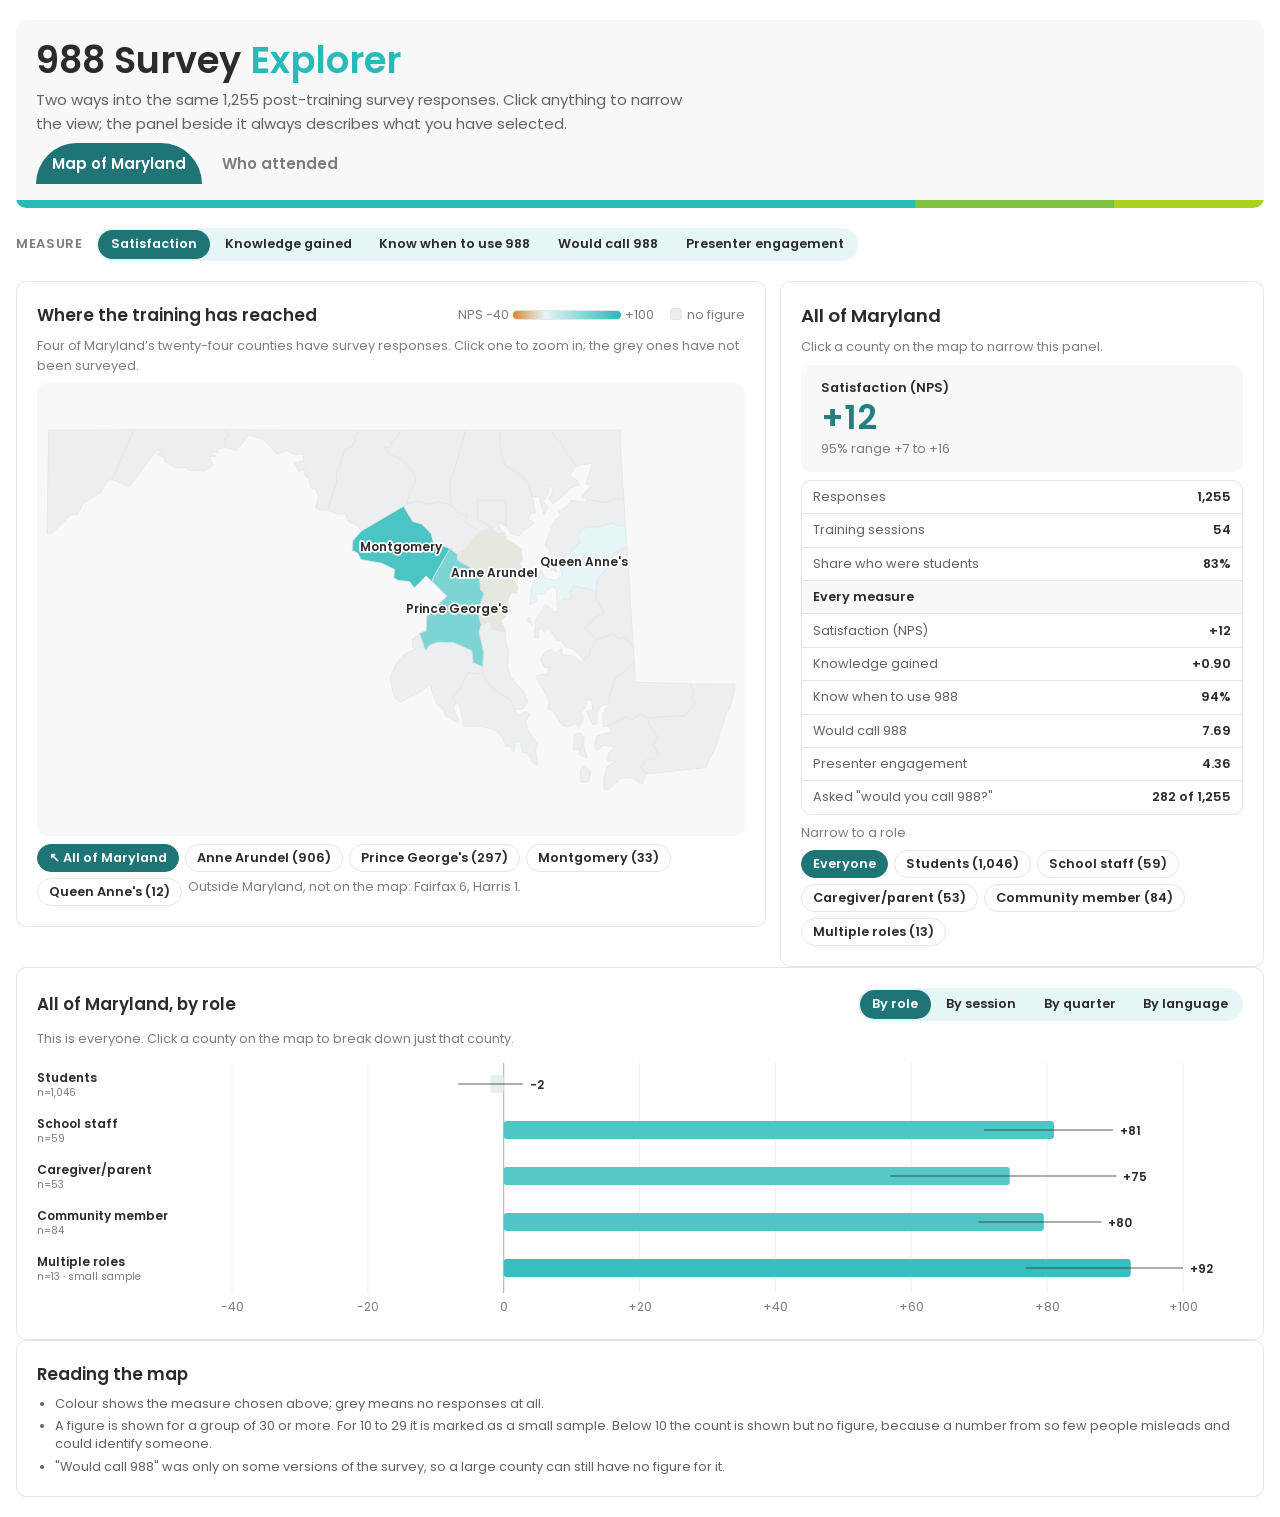
==== frontend/explorer/explorer_standalone.html @ 3dacc98b "Add frontend with intake gate and embedded map" ====
<!doctype html><html lang="en"><head><meta charset="utf-8"><meta name="viewport" content="width=device-width,initial-scale=1"><title>988 Survey Explorer</title>
<meta name="claude:viewport-fit-sides" content="cover">
<style>@font-face{font-family:'Poppins';font-style:normal;font-weight:400;font-display:swap;src:url([data-uri]) format('woff2');}@font-face{font-family:'Poppins';font-style:normal;font-weight:500;font-display:swap;src:url([data-uri]) format('woff2');}@font-face{font-family:'Poppins';font-style:normal;font-weight:600;font-display:swap;src:url([data-uri]) format('woff2');}@font-face{font-family:'Poppins';font-style:normal;font-weight:700;font-display:swap;src:url([data-uri]) format('woff2');}@font-face{font-family:'Poppins';font-style:normal;font-weight:800;font-display:swap;src:url([data-uri]) format('woff2');}
/* spacing and type scale the page relies on */
#dash-root { color-scheme: light;
  --cds-gap-xs:.25rem; --cds-gap-sm:.5rem; --cds-gap-md:.875rem; --cds-gap-lg:1.25rem; --cds-gap-xl:2rem;
  --cds-pad-xs:.3rem; --cds-pad-sm:.5rem; --cds-pad-md:.875rem; --cds-pad-lg:1.25rem; --cds-radius:10px;
  --cds-font-size-caption:.8rem; --cds-font-size-body:.95rem; --cds-font-size-heading:1.05rem;
  --cds-font-size-title:1.6rem; --cds-dur-slow:.3s; }
body { margin: 0; background: #ffffff; font-size: 15px; }
.dash-skeleton { min-height: 1em; }
.ex { padding-left: max(16px, env(safe-area-inset-left, 0px)); padding-right: max(16px, env(safe-area-inset-right, 0px)); }

/* Layout: a tall visual on the left, a detail panel on the right; stacks on narrow screens.
   Palette and type follow everymind.org: Poppins, white ground, teal with green accents. */
#dash-root {
  --em-bg: #ffffff; --em-panel: #f8f8f9; --em-card: #ffffff; --em-line: #e3e6e8;
  --em-ink: #2b2b2b; --em-body: #5f6266; --em-muted: #7a7d81;
  --em-teal: #28b9b9; --em-teal-ink: #237f80; --em-teal-deep: #1f7576;
  --em-green: #7dc240; --em-lime: #add020; --em-amber: #d9822b;
  --em-chart-muted: #c6cbd0; --em-grid: #eceef0; --em-axis: #a9aeb3;
  --em-teal-soft: #e6f6f6; --em-green-soft: #eef7e5;
  --em-font: "Poppins", "Helvetica Neue", Arial, sans-serif;
  --dash-gutter: 0;
}
.ex { font-family: var(--em-font); color: var(--em-body); background: var(--em-bg); color-scheme: light;
      display: grid; gap: var(--cds-gap-lg); padding-block: var(--cds-pad-lg); }
.ex, .ex *, .ex *::before, .ex *::after { box-sizing: border-box; }
.ex > * { width: 100%; max-width: 1280px; margin-inline: auto; }
.ex p { margin: 0; line-height: 1.55; }
.ex h1, .ex h2, .ex h3, .ex h4 { margin: 0; text-wrap: balance; color: var(--em-ink); font-family: var(--em-font); }
.ex .muted { color: var(--em-muted); }
.ex .cap { font-size: var(--cds-font-size-caption); }
.ex .num { font-variant-numeric: tabular-nums; }

/* header */
.ex-head { display: grid; gap: var(--cds-gap-sm); padding: var(--cds-pad-lg) var(--cds-pad-lg) 0;
           background: var(--em-panel); border-radius: var(--cds-radius); overflow: hidden; }
.ex-head h1 { font-size: clamp(1.6rem, 3.6vw, 2.3rem); font-weight: 600; line-height: 1.1; }
.ex-head h1 span { color: var(--em-teal); }
.ex-head p { max-width: 74ch; }
.ex-ribbon { height: 8px; margin-inline: calc(-1 * var(--cds-pad-lg)); margin-top: var(--cds-gap-sm);
             background: linear-gradient(90deg, var(--em-teal) 0 72%, var(--em-green) 72% 88%, var(--em-lime) 88% 100%); }
.ex-tabs { display: flex; gap: var(--cds-gap-xs); flex-wrap: wrap; }
.ex-tab { font: inherit; font-weight: 600; padding: .55rem 1rem; border: 0; background: transparent;
          color: var(--em-muted); border-radius: 999px 999px 0 0; cursor: pointer; }
.ex-tab[aria-selected="true"] { background: var(--em-teal-deep); color: #fff; }
.ex-tab:not([aria-selected="true"]):hover { color: var(--em-teal-ink); }
.ex-tab:focus-visible, .ex-seg button:focus-visible, .ex-crumb:focus-visible { outline: 2px solid var(--em-teal); outline-offset: 2px; }

/* controls */
.ex-controls { display: flex; flex-wrap: wrap; gap: var(--cds-gap-md); align-items: center; }
.ex-seg { display: inline-flex; flex-wrap: wrap; gap: 2px; padding: 2px; background: var(--em-teal-soft); border-radius: 999px; }
.ex-seg button { font: inherit; font-size: var(--cds-font-size-caption); font-weight: 600; border: 0;
                 background: transparent; color: var(--em-ink); padding: .35rem .8rem; border-radius: 999px; cursor: pointer; }
.ex-seg button[aria-pressed="true"] { background: var(--em-teal-deep); color: #fff; }
.ex-seglab { font-size: var(--cds-font-size-caption); font-weight: 600; color: var(--em-muted);
             text-transform: uppercase; letter-spacing: .05em; }

/* split layout */
.ex-split { display: grid; gap: var(--cds-gap-md); grid-template-columns: minmax(0, 1.55fr) minmax(0, 1fr); align-items: start; }
@media (max-width: 860px) { .ex-split { grid-template-columns: minmax(0, 1fr); } }
.ex-card { background: var(--em-card); border: 1px solid var(--em-line); border-radius: var(--cds-radius);
           padding: var(--cds-pad-lg); display: grid; gap: var(--cds-gap-sm); align-content: start; min-width: 0; }
.ex-card h3 { font-size: var(--cds-font-size-heading); font-weight: 600; }
.ex-cardhead { display: flex; flex-wrap: wrap; justify-content: space-between; gap: var(--cds-gap-sm); align-items: center; }
.ex-viz { position: relative; width: 100%; min-width: 0; }
.ex-viz svg { display: block; overflow: visible; }
.ex-viz text { fill: var(--em-muted); font-size: 12px; font-family: var(--em-font); }
.ex-viz text.strong { fill: var(--em-ink); font-weight: 600; }
.ex-tip { position: absolute; pointer-events: none; z-index: 5; max-width: 250px; background: var(--em-card);
          border: 1px solid var(--em-line); border-radius: var(--cds-radius); box-shadow: 0 6px 20px rgba(0,0,0,.12);
          padding: var(--cds-pad-xs) var(--cds-pad-sm); font-size: var(--cds-font-size-caption); }
.ex-tip .t { color: var(--em-muted); }

/* map: the county group is what zooms, so strokes and labels are counter-scaled */
.ex-map { overflow: hidden; border-radius: var(--cds-radius); background: var(--em-panel); }
.ex-map svg { overflow: hidden; }
.ex-zoom { transition: transform 720ms cubic-bezier(.2,.7,.2,1); }
@media (prefers-reduced-motion: reduce) { .ex-zoom { transition: none; } }
.ex-county { stroke: var(--em-line); stroke-width: 0.8; vector-effect: non-scaling-stroke; }
.ex-county.live { cursor: pointer; }
.ex-county.live:hover { filter: brightness(.88); stroke: var(--em-ink); stroke-width: 2; }
.ex-county.sel { stroke: var(--em-ink); stroke-width: 2.5; }
.ex-maphead { display: flex; flex-wrap: wrap; gap: var(--cds-gap-sm); align-items: center; justify-content: space-between; }

/* breadcrumb */
.ex-crumbs { display: flex; flex-wrap: wrap; align-items: center; gap: .3rem; }
.ex-crumb { font: inherit; font-size: var(--cds-font-size-caption); font-weight: 600; border: 0;
            background: var(--em-teal-soft); color: var(--em-teal-ink); border-radius: 999px; padding: .3rem .75rem; cursor: pointer; }
.ex-crumb:hover { background: var(--em-teal); color: #fff; }
.ex-crumb.current { background: var(--em-teal-deep); color: #fff; cursor: default; }
.ex-crumb-sep { color: var(--em-muted); }

/* detail panel */
.ex-detail { display: grid; gap: var(--cds-gap-sm); align-content: start; }
.ex-detail .ex-title { font-size: 1.15rem; font-weight: 600; color: var(--em-ink); }
.ex-hero { background: var(--em-panel); border-radius: var(--cds-radius); padding: var(--cds-pad-md) var(--cds-pad-lg); display: grid; gap: .2rem; }
.ex-hero .big { font-size: 2.1rem; font-weight: 600; line-height: 1.1; color: var(--em-teal-ink); font-variant-numeric: tabular-nums; }
.ex-hero .big.warn { color: var(--em-amber); }
.ex-hero .lab { font-weight: 600; color: var(--em-ink); }
.ex-rows { display: grid; gap: 1px; background: var(--em-line); border: 1px solid var(--em-line); border-radius: var(--cds-radius); overflow: hidden; }
.ex-row { display: grid; grid-template-columns: minmax(0, 1fr) auto; gap: var(--cds-gap-sm); padding: .45rem .7rem;
          background: var(--em-card); font-size: var(--cds-font-size-caption); align-items: baseline; }
.ex-row .v { font-weight: 600; color: var(--em-ink); font-variant-numeric: tabular-nums; }
.ex-row .v.none { font-weight: 400; color: var(--em-muted); }
.ex-row.head { background: var(--em-panel); font-weight: 600; color: var(--em-ink); }
.ex-warn { font-size: var(--cds-font-size-caption); color: var(--em-amber); font-weight: 600; }
.ex-chips { display: flex; flex-wrap: wrap; gap: .35rem; }
.ex-chip { font: inherit; font-size: var(--cds-font-size-caption); font-weight: 600; border: 1px solid var(--em-line);
           background: var(--em-card); color: var(--em-ink); border-radius: 999px; padding: .25rem .7rem; cursor: pointer; }
.ex-chip:hover { border-color: var(--em-teal); color: var(--em-teal-ink); }
.ex-chip[aria-pressed="true"] { background: var(--em-teal-deep); border-color: var(--em-teal-deep); color: #fff; }
.ex-chip:disabled { color: var(--em-muted); cursor: default; opacity: .6; }

/* legend */
.ex-legend { display: flex; flex-wrap: wrap; gap: .4rem 1rem; align-items: center; font-size: var(--cds-font-size-caption); color: var(--em-muted); }
.ex-scale-bar { display: inline-block; width: 110px; height: 10px; border-radius: 5px; border: 1px solid var(--em-line); vertical-align: -1px; }
.ex-legend i { display: inline-block; width: .75rem; height: .75rem; border-radius: 3px; margin-right: .3rem; vertical-align: -.1em; }
.ex-notes ul { margin: 0; padding-left: 1.1rem; display: grid; gap: .3rem; }
.ex-notes { font-size: var(--cds-font-size-caption); }
[data-dash-source-state=refreshing] { opacity: .5; transition: opacity var(--cds-dur-slow); }
</style>
<script>// https://d3js.org v7.9.0 Copyright 2010-2023 Mike Bostock
!function(t,n){"object"==typeof exports&&"undefined"!=typeof module?n(exports):"function"==typeof define&&define.amd?define(["exports"],n):n((t="undefined"!=typeof globalThis?globalThis:t||self).d3=t.d3||{})}(this,(function(t){"use strict";function n(t,n){return null==t||null==n?NaN:t<n?-1:t>n?1:t>=n?0:NaN}function e(t,n){return null==t||null==n?NaN:n<t?-1:n>t?1:n>=t?0:NaN}function r(t){let r,o,a;function u(t,n,e=0,i=t.length){if(e<i){if(0!==r(n,n))return i;do{const r=e+i>>>1;o(t[r],n)<0?e=r+1:i=r}while(e<i)}return e}return 2!==t.length?(r=n,o=(e,r)=>n(t(e),r),a=(n,e)=>t(n)-e):(r=t===n||t===e?t:i,o=t,a=t),{left:u,center:function(t,n,e=0,r=t.length){const i=u(t,n,e,r-1);return i>e&&a(t[i-1],n)>-a(t[i],n)?i-1:i},right:function(t,n,e=0,i=t.length){if(e<i){if(0!==r(n,n))return i;do{const r=e+i>>>1;o(t[r],n)<=0?e=r+1:i=r}while(e<i)}return e}}}function i(){return 0}function o(t){return null===t?NaN:+t}const a=r(n),u=a.right,c=a.left,f=r(o).center;var s=u;const l=d(y),h=d((function(t){const n=y(t);return(t,e,r,i,o)=>{n(t,e,(r<<=2)+0,(i<<=2)+0,o<<=2),n(t,e,r+1,i+1,o),n(t,e,r+2,i+2,o),n(t,e,r+3,i+3,o)}}));function d(t){return function(n,e,r=e){if(!((e=+e)>=0))throw new RangeError("invalid rx");if(!((r=+r)>=0))throw new RangeError("invalid ry");let{data:i,width:o,height:a}=n;if(!((o=Math.floor(o))>=0))throw new RangeError("invalid width");if(!((a=Math.floor(void 0!==a?a:i.length/o))>=0))throw new RangeError("invalid height");if(!o||!a||!e&&!r)return n;const u=e&&t(e),c=r&&t(r),f=i.slice();return u&&c?(p(u,f,i,o,a),p(u,i,f,o,a),p(u,f,i,o,a),g(c,i,f,o,a),g(c,f,i,o,a),g(c,i,f,o,a)):u?(p(u,i,f,o,a),p(u,f,i,o,a),p(u,i,f,o,a)):c&&(g(c,i,f,o,a),g(c,f,i,o,a),g(c,i,f,o,a)),n}}function p(t,n,e,r,i){for(let o=0,a=r*i;o<a;)t(n,e,o,o+=r,1)}function g(t,n,e,r,i){for(let o=0,a=r*i;o<r;++o)t(n,e,o,o+a,r)}function y(t){const n=Math.floor(t);if(n===t)return function(t){const n=2*t+1;return(e,r,i,o,a)=>{if(!((o-=a)>=i))return;let u=t*r[i];const c=a*t;for(let t=i,n=i+c;t<n;t+=a)u+=r[Math.min(o,t)];for(let t=i,f=o;t<=f;t+=a)u+=r[Math.min(o,t+c)],e[t]=u/n,u-=r[Math.max(i,t-c)]}}(t);const e=t-n,r=2*t+1;return(t,i,o,a,u)=>{if(!((a-=u)>=o))return;let c=n*i[o];const f=u*n,s=f+u;for(let t=o,n=o+f;t<n;t+=u)c+=i[Math.min(a,t)];for(let n=o,l=a;n<=l;n+=u)c+=i[Math.min(a,n+f)],t[n]=(c+e*(i[Math.max(o,n-s)]+i[Math.min(a,n+s)]))/r,c-=i[Math.max(o,n-f)]}}function v(t,n){let e=0;if(void 0===n)for(let n of t)null!=n&&(n=+n)>=n&&++e;else{let r=-1;for(let i of t)null!=(i=n(i,++r,t))&&(i=+i)>=i&&++e}return e}function _(t){return 0|t.length}function b(t){return!(t>0)}function m(t){return"object"!=typeof t||"length"in t?t:Array.from(t)}function x(t,n){let e,r=0,i=0,o=0;if(void 0===n)for(let n of t)null!=n&&(n=+n)>=n&&(e=n-i,i+=e/++r,o+=e*(n-i));else{let a=-1;for(let u of t)null!=(u=n(u,++a,t))&&(u=+u)>=u&&(e=u-i,i+=e/++r,o+=e*(u-i))}if(r>1)return o/(r-1)}function w(t,n){const e=x(t,n);return e?Math.sqrt(e):e}function M(t,n){let e,r;if(void 0===n)for(const n of t)null!=n&&(void 0===e?n>=n&&(e=r=n):(e>n&&(e=n),r<n&&(r=n)));else{let i=-1;for(let o of t)null!=(o=n(o,++i,t))&&(void 0===e?o>=o&&(e=r=o):(e>o&&(e=o),r<o&&(r=o)))}return[e,r]}class T{constructor(){this._partials=new Float64Array(32),this._n=0}add(t){const n=this._partials;let e=0;for(let r=0;r<this._n&&r<32;r++){const i=n[r],o=t+i,a=Math.abs(t)<Math.abs(i)?t-(o-i):i-(o-t);a&&(n[e++]=a),t=o}return n[e]=t,this._n=e+1,this}valueOf(){const t=this._partials;let n,e,r,i=this._n,o=0;if(i>0){for(o=t[--i];i>0&&(n=o,e=t[--i],o=n+e,r=e-(o-n),!r););i>0&&(r<0&&t[i-1]<0||r>0&&t[i-1]>0)&&(e=2*r,n=o+e,e==n-o&&(o=n))}return o}}class InternMap extends Map{constructor(t,n=N){if(super(),Object.defineProperties(this,{_intern:{value:new Map},_key:{value:n}}),null!=t)for(const[n,e]of t)this.set(n,e)}get(t){return super.get(A(this,t))}has(t){return super.has(A(this,t))}set(t,n){return super.set(S(this,t),n)}delete(t){return super.delete(E(this,t))}}class InternSet extends Set{constructor(t,n=N){if(super(),Object.defineProperties(this,{_intern:{value:new Map},_key:{value:n}}),null!=t)for(const n of t)this.add(n)}has(t){return super.has(A(this,t))}add(t){return super.add(S(this,t))}delete(t){return super.delete(E(this,t))}}function A({_intern:t,_key:n},e){const r=n(e);return t.has(r)?t.get(r):e}function S({_intern:t,_key:n},e){const r=n(e);return t.has(r)?t.get(r):(t.set(r,e),e)}function E({_intern:t,_key:n},e){const r=n(e);return t.has(r)&&(e=t.get(r),t.delete(r)),e}function N(t){return null!==t&&"object"==typeof t?t.valueOf():t}function k(t){return t}function C(t,...n){return F(t,k,k,n)}function P(t,...n){return F(t,Array.from,k,n)}function z(t,n){for(let e=1,r=n.length;e<r;++e)t=t.flatMap((t=>t.pop().map((([n,e])=>[...t,n,e]))));return t}function $(t,n,...e){return F(t,k,n,e)}function D(t,n,...e){return F(t,Array.from,n,e)}function R(t){if(1!==t.length)throw new Error("duplicate key");return t[0]}function F(t,n,e,r){return function t(i,o){if(o>=r.length)return e(i);const a=new InternMap,u=r[o++];let c=-1;for(const t of i){const n=u(t,++c,i),e=a.get(n);e?e.push(t):a.set(n,[t])}for(const[n,e]of a)a.set(n,t(e,o));return n(a)}(t,0)}function q(t,n){return Array.from(n,(n=>t[n]))}function U(t,...n){if("function"!=typeof t[Symbol.iterator])throw new TypeError("values is not iterable");t=Array.from(t);let[e]=n;if(e&&2!==e.length||n.length>1){const r=Uint32Array.from(t,((t,n)=>n));return n.length>1?(n=n.map((n=>t.map(n))),r.sort(((t,e)=>{for(const r of n){const n=O(r[t],r[e]);if(n)return n}}))):(e=t.map(e),r.sort(((t,n)=>O(e[t],e[n])))),q(t,r)}return t.sort(I(e))}function I(t=n){if(t===n)return O;if("function"!=typeof t)throw new TypeError("compare is not a function");return(n,e)=>{const r=t(n,e);return r||0===r?r:(0===t(e,e))-(0===t(n,n))}}function O(t,n){return(null==t||!(t>=t))-(null==n||!(n>=n))||(t<n?-1:t>n?1:0)}var B=Array.prototype.slice;function Y(t){return()=>t}const L=Math.sqrt(50),j=Math.sqrt(10),H=Math.sqrt(2);function X(t,n,e){const r=(n-t)/Math.max(0,e),i=Math.floor(Math.log10(r)),o=r/Math.pow(10,i),a=o>=L?10:o>=j?5:o>=H?2:1;let u,c,f;return i<0?(f=Math.pow(10,-i)/a,u=Math.round(t*f),c=Math.round(n*f),u/f<t&&++u,c/f>n&&--c,f=-f):(f=Math.pow(10,i)*a,u=Math.round(t/f),c=Math.round(n/f),u*f<t&&++u,c*f>n&&--c),c<u&&.5<=e&&e<2?X(t,n,2*e):[u,c,f]}function G(t,n,e){if(!((e=+e)>0))return[];if((t=+t)===(n=+n))return[t];const r=n<t,[i,o,a]=r?X(n,t,e):X(t,n,e);if(!(o>=i))return[];const u=o-i+1,c=new Array(u);if(r)if(a<0)for(let t=0;t<u;++t)c[t]=(o-t)/-a;else for(let t=0;t<u;++t)c[t]=(o-t)*a;else if(a<0)for(let t=0;t<u;++t)c[t]=(i+t)/-a;else for(let t=0;t<u;++t)c[t]=(i+t)*a;return c}function V(t,n,e){return X(t=+t,n=+n,e=+e)[2]}function W(t,n,e){e=+e;const r=(n=+n)<(t=+t),i=r?V(n,t,e):V(t,n,e);return(r?-1:1)*(i<0?1/-i:i)}function Z(t,n,e){let r;for(;;){const i=V(t,n,e);if(i===r||0===i||!isFinite(i))return[t,n];i>0?(t=Math.floor(t/i)*i,n=Math.ceil(n/i)*i):i<0&&(t=Math.ceil(t*i)/i,n=Math.floor(n*i)/i),r=i}}function K(t){return Math.max(1,Math.ceil(Math.log(v(t))/Math.LN2)+1)}function Q(){var t=k,n=M,e=K;function r(r){Array.isArray(r)||(r=Array.from(r));var i,o,a,u=r.length,c=new Array(u);for(i=0;i<u;++i)c[i]=t(r[i],i,r);var f=n(c),l=f[0],h=f[1],d=e(c,l,h);if(!Array.isArray(d)){const t=h,e=+d;if(n===M&&([l,h]=Z(l,h,e)),(d=G(l,h,e))[0]<=l&&(a=V(l,h,e)),d[d.length-1]>=h)if(t>=h&&n===M){const t=V(l,h,e);isFinite(t)&&(t>0?h=(Math.floor(h/t)+1)*t:t<0&&(h=(Math.ceil(h*-t)+1)/-t))}else d.pop()}for(var p=d.length,g=0,y=p;d[g]<=l;)++g;for(;d[y-1]>h;)--y;(g||y<p)&&(d=d.slice(g,y),p=y-g);var v,_=new Array(p+1);for(i=0;i<=p;++i)(v=_[i]=[]).x0=i>0?d[i-1]:l,v.x1=i<p?d[i]:h;if(isFinite(a)){if(a>0)for(i=0;i<u;++i)null!=(o=c[i])&&l<=o&&o<=h&&_[Math.min(p,Math.floor((o-l)/a))].push(r[i]);else if(a<0)for(i=0;i<u;++i)if(null!=(o=c[i])&&l<=o&&o<=h){const t=Math.floor((l-o)*a);_[Math.min(p,t+(d[t]<=o))].push(r[i])}}else for(i=0;i<u;++i)null!=(o=c[i])&&l<=o&&o<=h&&_[s(d,o,0,p)].push(r[i]);return _}return r.value=function(n){return arguments.length?(t="function"==typeof n?n:Y(n),r):t},r.domain=function(t){return arguments.length?(n="function"==typeof t?t:Y([t[0],t[1]]),r):n},r.thresholds=function(t){return arguments.length?(e="function"==typeof t?t:Y(Array.isArray(t)?B.call(t):t),r):e},r}function J(t,n){let e;if(void 0===n)for(const n of t)null!=n&&(e<n||void 0===e&&n>=n)&&(e=n);else{let r=-1;for(let i of t)null!=(i=n(i,++r,t))&&(e<i||void 0===e&&i>=i)&&(e=i)}return e}function tt(t,n){let e,r=-1,i=-1;if(void 0===n)for(const n of t)++i,null!=n&&(e<n||void 0===e&&n>=n)&&(e=n,r=i);else for(let o of t)null!=(o=n(o,++i,t))&&(e<o||void 0===e&&o>=o)&&(e=o,r=i);return r}function nt(t,n){let e;if(void 0===n)for(const n of t)null!=n&&(e>n||void 0===e&&n>=n)&&(e=n);else{let r=-1;for(let i of t)null!=(i=n(i,++r,t))&&(e>i||void 0===e&&i>=i)&&(e=i)}return e}function et(t,n){let e,r=-1,i=-1;if(void 0===n)for(const n of t)++i,null!=n&&(e>n||void 0===e&&n>=n)&&(e=n,r=i);else for(let o of t)null!=(o=n(o,++i,t))&&(e>o||void 0===e&&o>=o)&&(e=o,r=i);return r}function rt(t,n,e=0,r=1/0,i){if(n=Math.floor(n),e=Math.floor(Math.max(0,e)),r=Math.floor(Math.min(t.length-1,r)),!(e<=n&&n<=r))return t;for(i=void 0===i?O:I(i);r>e;){if(r-e>600){const o=r-e+1,a=n-e+1,u=Math.log(o),c=.5*Math.exp(2*u/3),f=.5*Math.sqrt(u*c*(o-c)/o)*(a-o/2<0?-1:1);rt(t,n,Math.max(e,Math.floor(n-a*c/o+f)),Math.min(r,Math.floor(n+(o-a)*c/o+f)),i)}const o=t[n];let a=e,u=r;for(it(t,e,n),i(t[r],o)>0&&it(t,e,r);a<u;){for(it(t,a,u),++a,--u;i(t[a],o)<0;)++a;for(;i(t[u],o)>0;)--u}0===i(t[e],o)?it(t,e,u):(++u,it(t,u,r)),u<=n&&(e=u+1),n<=u&&(r=u-1)}return t}function it(t,n,e){const r=t[n];t[n]=t[e],t[e]=r}function ot(t,e=n){let r,i=!1;if(1===e.length){let o;for(const a of t){const t=e(a);(i?n(t,o)>0:0===n(t,t))&&(r=a,o=t,i=!0)}}else for(const n of t)(i?e(n,r)>0:0===e(n,n))&&(r=n,i=!0);return r}function at(t,n,e){if(t=Float64Array.from(function*(t,n){if(void 0===n)for(let n of t)null!=n&&(n=+n)>=n&&(yield n);else{let e=-1;for(let r of t)null!=(r=n(r,++e,t))&&(r=+r)>=r&&(yield r)}}(t,e)),(r=t.length)&&!isNaN(n=+n)){if(n<=0||r<2)return nt(t);if(n>=1)return J(t);var r,i=(r-1)*n,o=Math.floor(i),a=J(rt(t,o).subarray(0,o+1));return a+(nt(t.subarray(o+1))-a)*(i-o)}}function ut(t,n,e=o){if((r=t.length)&&!isNaN(n=+n)){if(n<=0||r<2)return+e(t[0],0,t);if(n>=1)return+e(t[r-1],r-1,t);var r,i=(r-1)*n,a=Math.floor(i),u=+e(t[a],a,t);return u+(+e(t[a+1],a+1,t)-u)*(i-a)}}function ct(t,n,e=o){if(!isNaN(n=+n)){if(r=Float64Array.from(t,((n,r)=>o(e(t[r],r,t)))),n<=0)return et(r);if(n>=1)return tt(r);var r,i=Uint32Array.from(t,((t,n)=>n)),a=r.length-1,u=Math.floor(a*n);return rt(i,u,0,a,((t,n)=>O(r[t],r[n]))),(u=ot(i.subarray(0,u+1),(t=>r[t])))>=0?u:-1}}function ft(t){return Array.from(function*(t){for(const n of t)yield*n}(t))}function st(t,n){return[t,n]}function lt(t,n,e){t=+t,n=+n,e=(i=arguments.length)<2?(n=t,t=0,1):i<3?1:+e;for(var r=-1,i=0|Math.max(0,Math.ceil((n-t)/e)),o=new Array(i);++r<i;)o[r]=t+r*e;return o}function ht(t,e=n){if(1===e.length)return et(t,e);let r,i=-1,o=-1;for(const n of t)++o,(i<0?0===e(n,n):e(n,r)<0)&&(r=n,i=o);return i}var dt=pt(Math.random);function pt(t){return function(n,e=0,r=n.length){let i=r-(e=+e);for(;i;){const r=t()*i--|0,o=n[i+e];n[i+e]=n[r+e],n[r+e]=o}return n}}function gt(t){if(!(i=t.length))return[];for(var n=-1,e=nt(t,yt),r=new Array(e);++n<e;)for(var i,o=-1,a=r[n]=new Array(i);++o<i;)a[o]=t[o][n];return r}function yt(t){return t.length}function vt(t){return t instanceof InternSet?t:new InternSet(t)}function _t(t,n){const e=t[Symbol.iterator](),r=new Set;for(const t of n){const n=bt(t);if(r.has(n))continue;let i,o;for(;({value:i,done:o}=e.next());){if(o)return!1;const t=bt(i);if(r.add(t),Object.is(n,t))break}}return!0}function bt(t){return null!==t&&"object"==typeof t?t.valueOf():t}function mt(t){return t}var xt=1,wt=2,Mt=3,Tt=4,At=1e-6;function St(t){return"translate("+t+",0)"}function Et(t){return"translate(0,"+t+")"}function Nt(t){return n=>+t(n)}function kt(t,n){return n=Math.max(0,t.bandwidth()-2*n)/2,t.round()&&(n=Math.round(n)),e=>+t(e)+n}function Ct(){return!this.__axis}function Pt(t,n){var e=[],r=null,i=null,o=6,a=6,u=3,c="undefined"!=typeof window&&window.devicePixelRatio>1?0:.5,f=t===xt||t===Tt?-1:1,s=t===Tt||t===wt?"x":"y",l=t===xt||t===Mt?St:Et;function h(h){var d=null==r?n.ticks?n.ticks.apply(n,e):n.domain():r,p=null==i?n.tickFormat?n.tickFormat.apply(n,e):mt:i,g=Math.max(o,0)+u,y=n.range(),v=+y[0]+c,_=+y[y.length-1]+c,b=(n.bandwidth?kt:Nt)(n.copy(),c),m=h.selection?h.selection():h,x=m.selectAll(".domain").data([null]),w=m.selectAll(".tick").data(d,n).order(),M=w.exit(),T=w.enter().append("g").attr("class","tick"),A=w.select("line"),S=w.select("text");x=x.merge(x.enter().insert("path",".tick").attr("class","domain").attr("stroke","currentColor")),w=w.merge(T),A=A.merge(T.append("line").attr("stroke","currentColor").attr(s+"2",f*o)),S=S.merge(T.append("text").attr("fill","currentColor").attr(s,f*g).attr("dy",t===xt?"0em":t===Mt?"0.71em":"0.32em")),h!==m&&(x=x.transition(h),w=w.transition(h),A=A.transition(h),S=S.transition(h),M=M.transition(h).attr("opacity",At).attr("transform",(function(t){return isFinite(t=b(t))?l(t+c):this.getAttribute("transform")})),T.attr("opacity",At).attr("transform",(function(t){var n=this.parentNode.__axis;return l((n&&isFinite(n=n(t))?n:b(t))+c)}))),M.remove(),x.attr("d",t===Tt||t===wt?a?"M"+f*a+","+v+"H"+c+"V"+_+"H"+f*a:"M"+c+","+v+"V"+_:a?"M"+v+","+f*a+"V"+c+"H"+_+"V"+f*a:"M"+v+","+c+"H"+_),w.attr("opacity",1).attr("transform",(function(t){return l(b(t)+c)})),A.attr(s+"2",f*o),S.attr(s,f*g).text(p),m.filter(Ct).attr("fill","none").attr("font-size",10).attr("font-family","sans-serif").attr("text-anchor",t===wt?"start":t===Tt?"end":"middle"),m.each((function(){this.__axis=b}))}return h.scale=function(t){return arguments.length?(n=t,h):n},h.ticks=function(){return e=Array.from(arguments),h},h.tickArguments=function(t){return arguments.length?(e=null==t?[]:Array.from(t),h):e.slice()},h.tickValues=function(t){return arguments.length?(r=null==t?null:Array.from(t),h):r&&r.slice()},h.tickFormat=function(t){return arguments.length?(i=t,h):i},h.tickSize=function(t){return arguments.length?(o=a=+t,h):o},h.tickSizeInner=function(t){return arguments.length?(o=+t,h):o},h.tickSizeOuter=function(t){return arguments.length?(a=+t,h):a},h.tickPadding=function(t){return arguments.length?(u=+t,h):u},h.offset=function(t){return arguments.length?(c=+t,h):c},h}var zt={value:()=>{}};function $t(){for(var t,n=0,e=arguments.length,r={};n<e;++n){if(!(t=arguments[n]+"")||t in r||/[\s.]/.test(t))throw new Error("illegal type: "+t);r[t]=[]}return new Dt(r)}function Dt(t){this._=t}function Rt(t,n){for(var e,r=0,i=t.length;r<i;++r)if((e=t[r]).name===n)return e.value}function Ft(t,n,e){for(var r=0,i=t.length;r<i;++r)if(t[r].name===n){t[r]=zt,t=t.slice(0,r).concat(t.slice(r+1));break}return null!=e&&t.push({name:n,value:e}),t}Dt.prototype=$t.prototype={constructor:Dt,on:function(t,n){var e,r,i=this._,o=(r=i,(t+"").trim().split(/^|\s+/).map((function(t){var n="",e=t.indexOf(".");if(e>=0&&(n=t.slice(e+1),t=t.slice(0,e)),t&&!r.hasOwnProperty(t))throw new Error("unknown type: "+t);return{type:t,name:n}}))),a=-1,u=o.length;if(!(arguments.length<2)){if(null!=n&&"function"!=typeof n)throw new Error("invalid callback: "+n);for(;++a<u;)if(e=(t=o[a]).type)i[e]=Ft(i[e],t.name,n);else if(null==n)for(e in i)i[e]=Ft(i[e],t.name,null);return this}for(;++a<u;)if((e=(t=o[a]).type)&&(e=Rt(i[e],t.name)))return e},copy:function(){var t={},n=this._;for(var e in n)t[e]=n[e].slice();return new Dt(t)},call:function(t,n){if((e=arguments.length-2)>0)for(var e,r,i=new Array(e),o=0;o<e;++o)i[o]=arguments[o+2];if(!this._.hasOwnProperty(t))throw new Error("unknown type: "+t);for(o=0,e=(r=this._[t]).length;o<e;++o)r[o].value.apply(n,i)},apply:function(t,n,e){if(!this._.hasOwnProperty(t))throw new Error("unknown type: "+t);for(var r=this._[t],i=0,o=r.length;i<o;++i)r[i].value.apply(n,e)}};var qt="http://www.w3.org/1999/xhtml",Ut={svg:"http://www.w3.org/2000/svg",xhtml:qt,xlink:"http://www.w3.org/1999/xlink",xml:"http://www.w3.org/XML/1998/namespace",xmlns:"http://www.w3.org/2000/xmlns/"};function It(t){var n=t+="",e=n.indexOf(":");return e>=0&&"xmlns"!==(n=t.slice(0,e))&&(t=t.slice(e+1)),Ut.hasOwnProperty(n)?{space:Ut[n],local:t}:t}function Ot(t){return function(){var n=this.ownerDocument,e=this.namespaceURI;return e===qt&&n.documentElement.namespaceURI===qt?n.createElement(t):n.createElementNS(e,t)}}function Bt(t){return function(){return this.ownerDocument.createElementNS(t.space,t.local)}}function Yt(t){var n=It(t);return(n.local?Bt:Ot)(n)}function Lt(){}function jt(t){return null==t?Lt:function(){return this.querySelector(t)}}function Ht(t){return null==t?[]:Array.isArray(t)?t:Array.from(t)}function Xt(){return[]}function Gt(t){return null==t?Xt:function(){return this.querySelectorAll(t)}}function Vt(t){return function(){return this.matches(t)}}function Wt(t){return function(n){return n.matches(t)}}var Zt=Array.prototype.find;function Kt(){return this.firstElementChild}var Qt=Array.prototype.filter;function Jt(){return Array.from(this.children)}function tn(t){return new Array(t.length)}function nn(t,n){this.ownerDocument=t.ownerDocument,this.namespaceURI=t.namespaceURI,this._next=null,this._parent=t,this.__data__=n}function en(t,n,e,r,i,o){for(var a,u=0,c=n.length,f=o.length;u<f;++u)(a=n[u])?(a.__data__=o[u],r[u]=a):e[u]=new nn(t,o[u]);for(;u<c;++u)(a=n[u])&&(i[u]=a)}function rn(t,n,e,r,i,o,a){var u,c,f,s=new Map,l=n.length,h=o.length,d=new Array(l);for(u=0;u<l;++u)(c=n[u])&&(d[u]=f=a.call(c,c.__data__,u,n)+"",s.has(f)?i[u]=c:s.set(f,c));for(u=0;u<h;++u)f=a.call(t,o[u],u,o)+"",(c=s.get(f))?(r[u]=c,c.__data__=o[u],s.delete(f)):e[u]=new nn(t,o[u]);for(u=0;u<l;++u)(c=n[u])&&s.get(d[u])===c&&(i[u]=c)}function on(t){return t.__data__}function an(t){return"object"==typeof t&&"length"in t?t:Array.from(t)}function un(t,n){return t<n?-1:t>n?1:t>=n?0:NaN}function cn(t){return function(){this.removeAttribute(t)}}function fn(t){return function(){this.removeAttributeNS(t.space,t.local)}}function sn(t,n){return function(){this.setAttribute(t,n)}}function ln(t,n){return function(){this.setAttributeNS(t.space,t.local,n)}}function hn(t,n){return function(){var e=n.apply(this,arguments);null==e?this.removeAttribute(t):this.setAttribute(t,e)}}function dn(t,n){return function(){var e=n.apply(this,arguments);null==e?this.removeAttributeNS(t.space,t.local):this.setAttributeNS(t.space,t.local,e)}}function pn(t){return t.ownerDocument&&t.ownerDocument.defaultView||t.document&&t||t.defaultView}function gn(t){return function(){this.style.removeProperty(t)}}function yn(t,n,e){return function(){this.style.setProperty(t,n,e)}}function vn(t,n,e){return function(){var r=n.apply(this,arguments);null==r?this.style.removeProperty(t):this.style.setProperty(t,r,e)}}function _n(t,n){return t.style.getPropertyValue(n)||pn(t).getComputedStyle(t,null).getPropertyValue(n)}function bn(t){return function(){delete this[t]}}function mn(t,n){return function(){this[t]=n}}function xn(t,n){return function(){var e=n.apply(this,arguments);null==e?delete this[t]:this[t]=e}}function wn(t){return t.trim().split(/^|\s+/)}function Mn(t){return t.classList||new Tn(t)}function Tn(t){this._node=t,this._names=wn(t.getAttribute("class")||"")}function An(t,n){for(var e=Mn(t),r=-1,i=n.length;++r<i;)e.add(n[r])}function Sn(t,n){for(var e=Mn(t),r=-1,i=n.length;++r<i;)e.remove(n[r])}function En(t){return function(){An(this,t)}}function Nn(t){return function(){Sn(this,t)}}function kn(t,n){return function(){(n.apply(this,arguments)?An:Sn)(this,t)}}function Cn(){this.textContent=""}function Pn(t){return function(){this.textContent=t}}function zn(t){return function(){var n=t.apply(this,arguments);this.textContent=null==n?"":n}}function $n(){this.innerHTML=""}function Dn(t){return function(){this.innerHTML=t}}function Rn(t){return function(){var n=t.apply(this,arguments);this.innerHTML=null==n?"":n}}function Fn(){this.nextSibling&&this.parentNode.appendChild(this)}function qn(){this.previousSibling&&this.parentNode.insertBefore(this,this.parentNode.firstChild)}function Un(){return null}function In(){var t=this.parentNode;t&&t.removeChild(this)}function On(){var t=this.cloneNode(!1),n=this.parentNode;return n?n.insertBefore(t,this.nextSibling):t}function Bn(){var t=this.cloneNode(!0),n=this.parentNode;return n?n.insertBefore(t,this.nextSibling):t}function Yn(t){return function(){var n=this.__on;if(n){for(var e,r=0,i=-1,o=n.length;r<o;++r)e=n[r],t.type&&e.type!==t.type||e.name!==t.name?n[++i]=e:this.removeEventListener(e.type,e.listener,e.options);++i?n.length=i:delete this.__on}}}function Ln(t,n,e){return function(){var r,i=this.__on,o=function(t){return function(n){t.call(this,n,this.__data__)}}(n);if(i)for(var a=0,u=i.length;a<u;++a)if((r=i[a]).type===t.type&&r.name===t.name)return this.removeEventListener(r.type,r.listener,r.options),this.addEventListener(r.type,r.listener=o,r.options=e),void(r.value=n);this.addEventListener(t.type,o,e),r={type:t.type,name:t.name,value:n,listener:o,options:e},i?i.push(r):this.__on=[r]}}function jn(t,n,e){var r=pn(t),i=r.CustomEvent;"function"==typeof i?i=new i(n,e):(i=r.document.createEvent("Event"),e?(i.initEvent(n,e.bubbles,e.cancelable),i.detail=e.detail):i.initEvent(n,!1,!1)),t.dispatchEvent(i)}function Hn(t,n){return function(){return jn(this,t,n)}}function Xn(t,n){return function(){return jn(this,t,n.apply(this,arguments))}}nn.prototype={constructor:nn,appendChild:function(t){return this._parent.insertBefore(t,this._next)},insertBefore:function(t,n){return this._parent.insertBefore(t,n)},querySelector:function(t){return this._parent.querySelector(t)},querySelectorAll:function(t){return this._parent.querySelectorAll(t)}},Tn.prototype={add:function(t){this._names.indexOf(t)<0&&(this._names.push(t),this._node.setAttribute("class",this._names.join(" ")))},remove:function(t){var n=this._names.indexOf(t);n>=0&&(this._names.splice(n,1),this._node.setAttribute("class",this._names.join(" ")))},contains:function(t){return this._names.indexOf(t)>=0}};var Gn=[null];function Vn(t,n){this._groups=t,this._parents=n}function Wn(){return new Vn([[document.documentElement]],Gn)}function Zn(t){return"string"==typeof t?new Vn([[document.querySelector(t)]],[document.documentElement]):new Vn([[t]],Gn)}Vn.prototype=Wn.prototype={constructor:Vn,select:function(t){"function"!=typeof t&&(t=jt(t));for(var n=this._groups,e=n.length,r=new Array(e),i=0;i<e;++i)for(var o,a,u=n[i],c=u.length,f=r[i]=new Array(c),s=0;s<c;++s)(o=u[s])&&(a=t.call(o,o.__data__,s,u))&&("__data__"in o&&(a.__data__=o.__data__),f[s]=a);return new Vn(r,this._parents)},selectAll:function(t){t="function"==typeof t?function(t){return function(){return Ht(t.apply(this,arguments))}}(t):Gt(t);for(var n=this._groups,e=n.length,r=[],i=[],o=0;o<e;++o)for(var a,u=n[o],c=u.length,f=0;f<c;++f)(a=u[f])&&(r.push(t.call(a,a.__data__,f,u)),i.push(a));return new Vn(r,i)},selectChild:function(t){return this.select(null==t?Kt:function(t){return function(){return Zt.call(this.children,t)}}("function"==typeof t?t:Wt(t)))},selectChildren:function(t){return this.selectAll(null==t?Jt:function(t){return function(){return Qt.call(this.children,t)}}("function"==typeof t?t:Wt(t)))},filter:function(t){"function"!=typeof t&&(t=Vt(t));for(var n=this._groups,e=n.length,r=new Array(e),i=0;i<e;++i)for(var o,a=n[i],u=a.length,c=r[i]=[],f=0;f<u;++f)(o=a[f])&&t.call(o,o.__data__,f,a)&&c.push(o);return new Vn(r,this._parents)},data:function(t,n){if(!arguments.length)return Array.from(this,on);var e=n?rn:en,r=this._parents,i=this._groups;"function"!=typeof t&&(t=function(t){return function(){return t}}(t));for(var o=i.length,a=new Array(o),u=new Array(o),c=new Array(o),f=0;f<o;++f){var s=r[f],l=i[f],h=l.length,d=an(t.call(s,s&&s.__data__,f,r)),p=d.length,g=u[f]=new Array(p),y=a[f]=new Array(p);e(s,l,g,y,c[f]=new Array(h),d,n);for(var v,_,b=0,m=0;b<p;++b)if(v=g[b]){for(b>=m&&(m=b+1);!(_=y[m])&&++m<p;);v._next=_||null}}return(a=new Vn(a,r))._enter=u,a._exit=c,a},enter:function(){return new Vn(this._enter||this._groups.map(tn),this._parents)},exit:function(){return new Vn(this._exit||this._groups.map(tn),this._parents)},join:function(t,n,e){var r=this.enter(),i=this,o=this.exit();return"function"==typeof t?(r=t(r))&&(r=r.selection()):r=r.append(t+""),null!=n&&(i=n(i))&&(i=i.selection()),null==e?o.remove():e(o),r&&i?r.merge(i).order():i},merge:function(t){for(var n=t.selection?t.selection():t,e=this._groups,r=n._groups,i=e.length,o=r.length,a=Math.min(i,o),u=new Array(i),c=0;c<a;++c)for(var f,s=e[c],l=r[c],h=s.length,d=u[c]=new Array(h),p=0;p<h;++p)(f=s[p]||l[p])&&(d[p]=f);for(;c<i;++c)u[c]=e[c];return new Vn(u,this._parents)},selection:function(){return this},order:function(){for(var t=this._groups,n=-1,e=t.length;++n<e;)for(var r,i=t[n],o=i.length-1,a=i[o];--o>=0;)(r=i[o])&&(a&&4^r.compareDocumentPosition(a)&&a.parentNode.insertBefore(r,a),a=r);return this},sort:function(t){function n(n,e){return n&&e?t(n.__data__,e.__data__):!n-!e}t||(t=un);for(var e=this._groups,r=e.length,i=new Array(r),o=0;o<r;++o){for(var a,u=e[o],c=u.length,f=i[o]=new Array(c),s=0;s<c;++s)(a=u[s])&&(f[s]=a);f.sort(n)}return new Vn(i,this._parents).order()},call:function(){var t=arguments[0];return arguments[0]=this,t.apply(null,arguments),this},nodes:function(){return Array.from(this)},node:function(){for(var t=this._groups,n=0,e=t.length;n<e;++n)for(var r=t[n],i=0,o=r.length;i<o;++i){var a=r[i];if(a)return a}return null},size:function(){let t=0;for(const n of this)++t;return t},empty:function(){return!this.node()},each:function(t){for(var n=this._groups,e=0,r=n.length;e<r;++e)for(var i,o=n[e],a=0,u=o.length;a<u;++a)(i=o[a])&&t.call(i,i.__data__,a,o);return this},attr:function(t,n){var e=It(t);if(arguments.length<2){var r=this.node();return e.local?r.getAttributeNS(e.space,e.local):r.getAttribute(e)}return this.each((null==n?e.local?fn:cn:"function"==typeof n?e.local?dn:hn:e.local?ln:sn)(e,n))},style:function(t,n,e){return arguments.length>1?this.each((null==n?gn:"function"==typeof n?vn:yn)(t,n,null==e?"":e)):_n(this.node(),t)},property:function(t,n){return arguments.length>1?this.each((null==n?bn:"function"==typeof n?xn:mn)(t,n)):this.node()[t]},classed:function(t,n){var e=wn(t+"");if(arguments.length<2){for(var r=Mn(this.node()),i=-1,o=e.length;++i<o;)if(!r.contains(e[i]))return!1;return!0}return this.each(("function"==typeof n?kn:n?En:Nn)(e,n))},text:function(t){return arguments.length?this.each(null==t?Cn:("function"==typeof t?zn:Pn)(t)):this.node().textContent},html:function(t){return arguments.length?this.each(null==t?$n:("function"==typeof t?Rn:Dn)(t)):this.node().innerHTML},raise:function(){return this.each(Fn)},lower:function(){return this.each(qn)},append:function(t){var n="function"==typeof t?t:Yt(t);return this.select((function(){return this.appendChild(n.apply(this,arguments))}))},insert:function(t,n){var e="function"==typeof t?t:Yt(t),r=null==n?Un:"function"==typeof n?n:jt(n);return this.select((function(){return this.insertBefore(e.apply(this,arguments),r.apply(this,arguments)||null)}))},remove:function(){return this.each(In)},clone:function(t){return this.select(t?Bn:On)},datum:function(t){return arguments.length?this.property("__data__",t):this.node().__data__},on:function(t,n,e){var r,i,o=function(t){return t.trim().split(/^|\s+/).map((function(t){var n="",e=t.indexOf(".");return e>=0&&(n=t.slice(e+1),t=t.slice(0,e)),{type:t,name:n}}))}(t+""),a=o.length;if(!(arguments.length<2)){for(u=n?Ln:Yn,r=0;r<a;++r)this.each(u(o[r],n,e));return this}var u=this.node().__on;if(u)for(var c,f=0,s=u.length;f<s;++f)for(r=0,c=u[f];r<a;++r)if((i=o[r]).type===c.type&&i.name===c.name)return c.value},dispatch:function(t,n){return this.each(("function"==typeof n?Xn:Hn)(t,n))},[Symbol.iterator]:function*(){for(var t=this._groups,n=0,e=t.length;n<e;++n)for(var r,i=t[n],o=0,a=i.length;o<a;++o)(r=i[o])&&(yield r)}};var Kn=0;function Qn(){return new Jn}function Jn(){this._="@"+(++Kn).toString(36)}function te(t){let n;for(;n=t.sourceEvent;)t=n;return t}function ne(t,n){if(t=te(t),void 0===n&&(n=t.currentTarget),n){var e=n.ownerSVGElement||n;if(e.createSVGPoint){var r=e.createSVGPoint();return r.x=t.clientX,r.y=t.clientY,[(r=r.matrixTransform(n.getScreenCTM().inverse())).x,r.y]}if(n.getBoundingClientRect){var i=n.getBoundingClientRect();return[t.clientX-i.left-n.clientLeft,t.clientY-i.top-n.clientTop]}}return[t.pageX,t.pageY]}Jn.prototype=Qn.prototype={constructor:Jn,get:function(t){for(var n=this._;!(n in t);)if(!(t=t.parentNode))return;return t[n]},set:function(t,n){return t[this._]=n},remove:function(t){return this._ in t&&delete t[this._]},toString:function(){return this._}};const ee={passive:!1},re={capture:!0,passive:!1};function ie(t){t.stopImmediatePropagation()}function oe(t){t.preventDefault(),t.stopImmediatePropagation()}function ae(t){var n=t.document.documentElement,e=Zn(t).on("dragstart.drag",oe,re);"onselectstart"in n?e.on("selectstart.drag",oe,re):(n.__noselect=n.style.MozUserSelect,n.style.MozUserSelect="none")}function ue(t,n){var e=t.document.documentElement,r=Zn(t).on("dragstart.drag",null);n&&(r.on("click.drag",oe,re),setTimeout((function(){r.on("click.drag",null)}),0)),"onselectstart"in e?r.on("selectstart.drag",null):(e.style.MozUserSelect=e.__noselect,delete e.__noselect)}var ce=t=>()=>t;function fe(t,{sourceEvent:n,subject:e,target:r,identifier:i,active:o,x:a,y:u,dx:c,dy:f,dispatch:s}){Object.defineProperties(this,{type:{value:t,enumerable:!0,configurable:!0},sourceEvent:{value:n,enumerable:!0,configurable:!0},subject:{value:e,enumerable:!0,configurable:!0},target:{value:r,enumerable:!0,configurable:!0},identifier:{value:i,enumerable:!0,configurable:!0},active:{value:o,enumerable:!0,configurable:!0},x:{value:a,enumerable:!0,configurable:!0},y:{value:u,enumerable:!0,configurable:!0},dx:{value:c,enumerable:!0,configurable:!0},dy:{value:f,enumerable:!0,configurable:!0},_:{value:s}})}function se(t){return!t.ctrlKey&&!t.button}function le(){return this.parentNode}function he(t,n){return null==n?{x:t.x,y:t.y}:n}function de(){return navigator.maxTouchPoints||"ontouchstart"in this}function pe(t,n,e){t.prototype=n.prototype=e,e.constructor=t}function ge(t,n){var e=Object.create(t.prototype);for(var r in n)e[r]=n[r];return e}function ye(){}fe.prototype.on=function(){var t=this._.on.apply(this._,arguments);return t===this._?this:t};var ve=.7,_e=1/ve,be="\\s*([+-]?\\d+)\\s*",me="\\s*([+-]?(?:\\d*\\.)?\\d+(?:[eE][+-]?\\d+)?)\\s*",xe="\\s*([+-]?(?:\\d*\\.)?\\d+(?:[eE][+-]?\\d+)?)%\\s*",we=/^#([0-9a-f]{3,8})$/,Me=new RegExp(`^rgb\\(${be},${be},${be}\\)$`),Te=new RegExp(`^rgb\\(${xe},${xe},${xe}\\)$`),Ae=new RegExp(`^rgba\\(${be},${be},${be},${me}\\)$`),Se=new RegExp(`^rgba\\(${xe},${xe},${xe},${me}\\)$`),Ee=new RegExp(`^hsl\\(${me},${xe},${xe}\\)$`),Ne=new RegExp(`^hsla\\(${me},${xe},${xe},${me}\\)$`),ke={aliceblue:15792383,antiquewhite:16444375,aqua:65535,aquamarine:8388564,azure:15794175,beige:16119260,bisque:16770244,black:0,blanchedalmond:16772045,blue:255,blueviolet:9055202,brown:10824234,burlywood:14596231,cadetblue:6266528,chartreuse:8388352,chocolate:13789470,coral:16744272,cornflowerblue:6591981,cornsilk:16775388,crimson:14423100,cyan:65535,darkblue:139,darkcyan:35723,darkgoldenrod:12092939,darkgray:11119017,darkgreen:25600,darkgrey:11119017,darkkhaki:12433259,darkmagenta:9109643,darkolivegreen:5597999,darkorange:16747520,darkorchid:10040012,darkred:9109504,darksalmon:15308410,darkseagreen:9419919,darkslateblue:4734347,darkslategray:3100495,darkslategrey:3100495,darkturquoise:52945,darkviolet:9699539,deeppink:16716947,deepskyblue:49151,dimgray:6908265,dimgrey:6908265,dodgerblue:2003199,firebrick:11674146,floralwhite:16775920,forestgreen:2263842,fuchsia:16711935,gainsboro:14474460,ghostwhite:16316671,gold:16766720,goldenrod:14329120,gray:8421504,green:32768,greenyellow:11403055,grey:8421504,honeydew:15794160,hotpink:16738740,indianred:13458524,indigo:4915330,ivory:16777200,khaki:15787660,lavender:15132410,lavenderblush:16773365,lawngreen:8190976,lemonchiffon:16775885,lightblue:11393254,lightcoral:15761536,lightcyan:14745599,lightgoldenrodyellow:16448210,lightgray:13882323,lightgreen:9498256,lightgrey:13882323,lightpink:16758465,lightsalmon:16752762,lightseagreen:2142890,lightskyblue:8900346,lightslategray:7833753,lightslategrey:7833753,lightsteelblue:11584734,lightyellow:16777184,lime:65280,limegreen:3329330,linen:16445670,magenta:16711935,maroon:8388608,mediumaquamarine:6737322,mediumblue:205,mediumorchid:12211667,mediumpurple:9662683,mediumseagreen:3978097,mediumslateblue:8087790,mediumspringgreen:64154,mediumturquoise:4772300,mediumvioletred:13047173,midnightblue:1644912,mintcream:16121850,mistyrose:16770273,moccasin:16770229,navajowhite:16768685,navy:128,oldlace:16643558,olive:8421376,olivedrab:7048739,orange:16753920,orangered:16729344,orchid:14315734,palegoldenrod:15657130,palegreen:10025880,paleturquoise:11529966,palevioletred:14381203,papayawhip:16773077,peachpuff:16767673,peru:13468991,pink:16761035,plum:14524637,powderblue:11591910,purple:8388736,rebeccapurple:6697881,red:16711680,rosybrown:12357519,royalblue:4286945,saddlebrown:9127187,salmon:16416882,sandybrown:16032864,seagreen:3050327,seashell:16774638,sienna:10506797,silver:12632256,skyblue:8900331,slateblue:6970061,slategray:7372944,slategrey:7372944,snow:16775930,springgreen:65407,steelblue:4620980,tan:13808780,teal:32896,thistle:14204888,tomato:16737095,turquoise:4251856,violet:15631086,wheat:16113331,white:16777215,whitesmoke:16119285,yellow:16776960,yellowgreen:10145074};function Ce(){return this.rgb().formatHex()}function Pe(){return this.rgb().formatRgb()}function ze(t){var n,e;return t=(t+"").trim().toLowerCase(),(n=we.exec(t))?(e=n[1].length,n=parseInt(n[1],16),6===e?$e(n):3===e?new qe(n>>8&15|n>>4&240,n>>4&15|240&n,(15&n)<<4|15&n,1):8===e?De(n>>24&255,n>>16&255,n>>8&255,(255&n)/255):4===e?De(n>>12&15|n>>8&240,n>>8&15|n>>4&240,n>>4&15|240&n,((15&n)<<4|15&n)/255):null):(n=Me.exec(t))?new qe(n[1],n[2],n[3],1):(n=Te.exec(t))?new qe(255*n[1]/100,255*n[2]/100,255*n[3]/100,1):(n=Ae.exec(t))?De(n[1],n[2],n[3],n[4]):(n=Se.exec(t))?De(255*n[1]/100,255*n[2]/100,255*n[3]/100,n[4]):(n=Ee.exec(t))?Le(n[1],n[2]/100,n[3]/100,1):(n=Ne.exec(t))?Le(n[1],n[2]/100,n[3]/100,n[4]):ke.hasOwnProperty(t)?$e(ke[t]):"transparent"===t?new qe(NaN,NaN,NaN,0):null}function $e(t){return new qe(t>>16&255,t>>8&255,255&t,1)}function De(t,n,e,r){return r<=0&&(t=n=e=NaN),new qe(t,n,e,r)}function Re(t){return t instanceof ye||(t=ze(t)),t?new qe((t=t.rgb()).r,t.g,t.b,t.opacity):new qe}function Fe(t,n,e,r){return 1===arguments.length?Re(t):new qe(t,n,e,null==r?1:r)}function qe(t,n,e,r){this.r=+t,this.g=+n,this.b=+e,this.opacity=+r}function Ue(){return`#${Ye(this.r)}${Ye(this.g)}${Ye(this.b)}`}function Ie(){const t=Oe(this.opacity);return`${1===t?"rgb(":"rgba("}${Be(this.r)}, ${Be(this.g)}, ${Be(this.b)}${1===t?")":`, ${t})`}`}function Oe(t){return isNaN(t)?1:Math.max(0,Math.min(1,t))}function Be(t){return Math.max(0,Math.min(255,Math.round(t)||0))}function Ye(t){return((t=Be(t))<16?"0":"")+t.toString(16)}function Le(t,n,e,r){return r<=0?t=n=e=NaN:e<=0||e>=1?t=n=NaN:n<=0&&(t=NaN),new Xe(t,n,e,r)}function je(t){if(t instanceof Xe)return new Xe(t.h,t.s,t.l,t.opacity);if(t instanceof ye||(t=ze(t)),!t)return new Xe;if(t instanceof Xe)return t;var n=(t=t.rgb()).r/255,e=t.g/255,r=t.b/255,i=Math.min(n,e,r),o=Math.max(n,e,r),a=NaN,u=o-i,c=(o+i)/2;return u?(a=n===o?(e-r)/u+6*(e<r):e===o?(r-n)/u+2:(n-e)/u+4,u/=c<.5?o+i:2-o-i,a*=60):u=c>0&&c<1?0:a,new Xe(a,u,c,t.opacity)}function He(t,n,e,r){return 1===arguments.length?je(t):new Xe(t,n,e,null==r?1:r)}function Xe(t,n,e,r){this.h=+t,this.s=+n,this.l=+e,this.opacity=+r}function Ge(t){return(t=(t||0)%360)<0?t+360:t}function Ve(t){return Math.max(0,Math.min(1,t||0))}function We(t,n,e){return 255*(t<60?n+(e-n)*t/60:t<180?e:t<240?n+(e-n)*(240-t)/60:n)}pe(ye,ze,{copy(t){return Object.assign(new this.constructor,this,t)},displayable(){return this.rgb().displayable()},hex:Ce,formatHex:Ce,formatHex8:function(){return this.rgb().formatHex8()},formatHsl:function(){return je(this).formatHsl()},formatRgb:Pe,toString:Pe}),pe(qe,Fe,ge(ye,{brighter(t){return t=null==t?_e:Math.pow(_e,t),new qe(this.r*t,this.g*t,this.b*t,this.opacity)},darker(t){return t=null==t?ve:Math.pow(ve,t),new qe(this.r*t,this.g*t,this.b*t,this.opacity)},rgb(){return this},clamp(){return new qe(Be(this.r),Be(this.g),Be(this.b),Oe(this.opacity))},displayable(){return-.5<=this.r&&this.r<255.5&&-.5<=this.g&&this.g<255.5&&-.5<=this.b&&this.b<255.5&&0<=this.opacity&&this.opacity<=1},hex:Ue,formatHex:Ue,formatHex8:function(){return`#${Ye(this.r)}${Ye(this.g)}${Ye(this.b)}${Ye(255*(isNaN(this.opacity)?1:this.opacity))}`},formatRgb:Ie,toString:Ie})),pe(Xe,He,ge(ye,{brighter(t){return t=null==t?_e:Math.pow(_e,t),new Xe(this.h,this.s,this.l*t,this.opacity)},darker(t){return t=null==t?ve:Math.pow(ve,t),new Xe(this.h,this.s,this.l*t,this.opacity)},rgb(){var t=this.h%360+360*(this.h<0),n=isNaN(t)||isNaN(this.s)?0:this.s,e=this.l,r=e+(e<.5?e:1-e)*n,i=2*e-r;return new qe(We(t>=240?t-240:t+120,i,r),We(t,i,r),We(t<120?t+240:t-120,i,r),this.opacity)},clamp(){return new Xe(Ge(this.h),Ve(this.s),Ve(this.l),Oe(this.opacity))},displayable(){return(0<=this.s&&this.s<=1||isNaN(this.s))&&0<=this.l&&this.l<=1&&0<=this.opacity&&this.opacity<=1},formatHsl(){const t=Oe(this.opacity);return`${1===t?"hsl(":"hsla("}${Ge(this.h)}, ${100*Ve(this.s)}%, ${100*Ve(this.l)}%${1===t?")":`, ${t})`}`}}));const Ze=Math.PI/180,Ke=180/Math.PI,Qe=.96422,Je=1,tr=.82521,nr=4/29,er=6/29,rr=3*er*er,ir=er*er*er;function or(t){if(t instanceof ur)return new ur(t.l,t.a,t.b,t.opacity);if(t instanceof pr)return gr(t);t instanceof qe||(t=Re(t));var n,e,r=lr(t.r),i=lr(t.g),o=lr(t.b),a=cr((.2225045*r+.7168786*i+.0606169*o)/Je);return r===i&&i===o?n=e=a:(n=cr((.4360747*r+.3850649*i+.1430804*o)/Qe),e=cr((.0139322*r+.0971045*i+.7141733*o)/tr)),new ur(116*a-16,500*(n-a),200*(a-e),t.opacity)}function ar(t,n,e,r){return 1===arguments.length?or(t):new ur(t,n,e,null==r?1:r)}function ur(t,n,e,r){this.l=+t,this.a=+n,this.b=+e,this.opacity=+r}function cr(t){return t>ir?Math.pow(t,1/3):t/rr+nr}function fr(t){return t>er?t*t*t:rr*(t-nr)}function sr(t){return 255*(t<=.0031308?12.92*t:1.055*Math.pow(t,1/2.4)-.055)}function lr(t){return(t/=255)<=.04045?t/12.92:Math.pow((t+.055)/1.055,2.4)}function hr(t){if(t instanceof pr)return new pr(t.h,t.c,t.l,t.opacity);if(t instanceof ur||(t=or(t)),0===t.a&&0===t.b)return new pr(NaN,0<t.l&&t.l<100?0:NaN,t.l,t.opacity);var n=Math.atan2(t.b,t.a)*Ke;return new pr(n<0?n+360:n,Math.sqrt(t.a*t.a+t.b*t.b),t.l,t.opacity)}function dr(t,n,e,r){return 1===arguments.length?hr(t):new pr(t,n,e,null==r?1:r)}function pr(t,n,e,r){this.h=+t,this.c=+n,this.l=+e,this.opacity=+r}function gr(t){if(isNaN(t.h))return new ur(t.l,0,0,t.opacity);var n=t.h*Ze;return new ur(t.l,Math.cos(n)*t.c,Math.sin(n)*t.c,t.opacity)}pe(ur,ar,ge(ye,{brighter(t){return new ur(this.l+18*(null==t?1:t),this.a,this.b,this.opacity)},darker(t){return new ur(this.l-18*(null==t?1:t),this.a,this.b,this.opacity)},rgb(){var t=(this.l+16)/116,n=isNaN(this.a)?t:t+this.a/500,e=isNaN(this.b)?t:t-this.b/200;return new qe(sr(3.1338561*(n=Qe*fr(n))-1.6168667*(t=Je*fr(t))-.4906146*(e=tr*fr(e))),sr(-.9787684*n+1.9161415*t+.033454*e),sr(.0719453*n-.2289914*t+1.4052427*e),this.opacity)}})),pe(pr,dr,ge(ye,{brighter(t){return new pr(this.h,this.c,this.l+18*(null==t?1:t),this.opacity)},darker(t){return new pr(this.h,this.c,this.l-18*(null==t?1:t),this.opacity)},rgb(){return gr(this).rgb()}}));var yr=-.14861,vr=1.78277,_r=-.29227,br=-.90649,mr=1.97294,xr=mr*br,wr=mr*vr,Mr=vr*_r-br*yr;function Tr(t,n,e,r){return 1===arguments.length?function(t){if(t instanceof Ar)return new Ar(t.h,t.s,t.l,t.opacity);t instanceof qe||(t=Re(t));var n=t.r/255,e=t.g/255,r=t.b/255,i=(Mr*r+xr*n-wr*e)/(Mr+xr-wr),o=r-i,a=(mr*(e-i)-_r*o)/br,u=Math.sqrt(a*a+o*o)/(mr*i*(1-i)),c=u?Math.atan2(a,o)*Ke-120:NaN;return new Ar(c<0?c+360:c,u,i,t.opacity)}(t):new Ar(t,n,e,null==r?1:r)}function Ar(t,n,e,r){this.h=+t,this.s=+n,this.l=+e,this.opacity=+r}function Sr(t,n,e,r,i){var o=t*t,a=o*t;return((1-3*t+3*o-a)*n+(4-6*o+3*a)*e+(1+3*t+3*o-3*a)*r+a*i)/6}function Er(t){var n=t.length-1;return function(e){var r=e<=0?e=0:e>=1?(e=1,n-1):Math.floor(e*n),i=t[r],o=t[r+1],a=r>0?t[r-1]:2*i-o,u=r<n-1?t[r+2]:2*o-i;return Sr((e-r/n)*n,a,i,o,u)}}function Nr(t){var n=t.length;return function(e){var r=Math.floor(((e%=1)<0?++e:e)*n),i=t[(r+n-1)%n],o=t[r%n],a=t[(r+1)%n],u=t[(r+2)%n];return Sr((e-r/n)*n,i,o,a,u)}}pe(Ar,Tr,ge(ye,{brighter(t){return t=null==t?_e:Math.pow(_e,t),new Ar(this.h,this.s,this.l*t,this.opacity)},darker(t){return t=null==t?ve:Math.pow(ve,t),new Ar(this.h,this.s,this.l*t,this.opacity)},rgb(){var t=isNaN(this.h)?0:(this.h+120)*Ze,n=+this.l,e=isNaN(this.s)?0:this.s*n*(1-n),r=Math.cos(t),i=Math.sin(t);return new qe(255*(n+e*(yr*r+vr*i)),255*(n+e*(_r*r+br*i)),255*(n+e*(mr*r)),this.opacity)}}));var kr=t=>()=>t;function Cr(t,n){return function(e){return t+e*n}}function Pr(t,n){var e=n-t;return e?Cr(t,e>180||e<-180?e-360*Math.round(e/360):e):kr(isNaN(t)?n:t)}function zr(t){return 1==(t=+t)?$r:function(n,e){return e-n?function(t,n,e){return t=Math.pow(t,e),n=Math.pow(n,e)-t,e=1/e,function(r){return Math.pow(t+r*n,e)}}(n,e,t):kr(isNaN(n)?e:n)}}function $r(t,n){var e=n-t;return e?Cr(t,e):kr(isNaN(t)?n:t)}var Dr=function t(n){var e=zr(n);function r(t,n){var r=e((t=Fe(t)).r,(n=Fe(n)).r),i=e(t.g,n.g),o=e(t.b,n.b),a=$r(t.opacity,n.opacity);return function(n){return t.r=r(n),t.g=i(n),t.b=o(n),t.opacity=a(n),t+""}}return r.gamma=t,r}(1);function Rr(t){return function(n){var e,r,i=n.length,o=new Array(i),a=new Array(i),u=new Array(i);for(e=0;e<i;++e)r=Fe(n[e]),o[e]=r.r||0,a[e]=r.g||0,u[e]=r.b||0;return o=t(o),a=t(a),u=t(u),r.opacity=1,function(t){return r.r=o(t),r.g=a(t),r.b=u(t),r+""}}}var Fr=Rr(Er),qr=Rr(Nr);function Ur(t,n){n||(n=[]);var e,r=t?Math.min(n.length,t.length):0,i=n.slice();return function(o){for(e=0;e<r;++e)i[e]=t[e]*(1-o)+n[e]*o;return i}}function Ir(t){return ArrayBuffer.isView(t)&&!(t instanceof DataView)}function Or(t,n){var e,r=n?n.length:0,i=t?Math.min(r,t.length):0,o=new Array(i),a=new Array(r);for(e=0;e<i;++e)o[e]=Gr(t[e],n[e]);for(;e<r;++e)a[e]=n[e];return function(t){for(e=0;e<i;++e)a[e]=o[e](t);return a}}function Br(t,n){var e=new Date;return t=+t,n=+n,function(r){return e.setTime(t*(1-r)+n*r),e}}function Yr(t,n){return t=+t,n=+n,function(e){return t*(1-e)+n*e}}function Lr(t,n){var e,r={},i={};for(e in null!==t&&"object"==typeof t||(t={}),null!==n&&"object"==typeof n||(n={}),n)e in t?r[e]=Gr(t[e],n[e]):i[e]=n[e];return function(t){for(e in r)i[e]=r[e](t);return i}}var jr=/[-+]?(?:\d+\.?\d*|\.?\d+)(?:[eE][-+]?\d+)?/g,Hr=new RegExp(jr.source,"g");function Xr(t,n){var e,r,i,o=jr.lastIndex=Hr.lastIndex=0,a=-1,u=[],c=[];for(t+="",n+="";(e=jr.exec(t))&&(r=Hr.exec(n));)(i=r.index)>o&&(i=n.slice(o,i),u[a]?u[a]+=i:u[++a]=i),(e=e[0])===(r=r[0])?u[a]?u[a]+=r:u[++a]=r:(u[++a]=null,c.push({i:a,x:Yr(e,r)})),o=Hr.lastIndex;return o<n.length&&(i=n.slice(o),u[a]?u[a]+=i:u[++a]=i),u.length<2?c[0]?function(t){return function(n){return t(n)+""}}(c[0].x):function(t){return function(){return t}}(n):(n=c.length,function(t){for(var e,r=0;r<n;++r)u[(e=c[r]).i]=e.x(t);return u.join("")})}function Gr(t,n){var e,r=typeof n;return null==n||"boolean"===r?kr(n):("number"===r?Yr:"string"===r?(e=ze(n))?(n=e,Dr):Xr:n instanceof ze?Dr:n instanceof Date?Br:Ir(n)?Ur:Array.isArray(n)?Or:"function"!=typeof n.valueOf&&"function"!=typeof n.toString||isNaN(n)?Lr:Yr)(t,n)}function Vr(t,n){return t=+t,n=+n,function(e){return Math.round(t*(1-e)+n*e)}}var Wr,Zr=180/Math.PI,Kr={translateX:0,translateY:0,rotate:0,skewX:0,scaleX:1,scaleY:1};function Qr(t,n,e,r,i,o){var a,u,c;return(a=Math.sqrt(t*t+n*n))&&(t/=a,n/=a),(c=t*e+n*r)&&(e-=t*c,r-=n*c),(u=Math.sqrt(e*e+r*r))&&(e/=u,r/=u,c/=u),t*r<n*e&&(t=-t,n=-n,c=-c,a=-a),{translateX:i,translateY:o,rotate:Math.atan2(n,t)*Zr,skewX:Math.atan(c)*Zr,scaleX:a,scaleY:u}}function Jr(t,n,e,r){function i(t){return t.length?t.pop()+" ":""}return function(o,a){var u=[],c=[];return o=t(o),a=t(a),function(t,r,i,o,a,u){if(t!==i||r!==o){var c=a.push("translate(",null,n,null,e);u.push({i:c-4,x:Yr(t,i)},{i:c-2,x:Yr(r,o)})}else(i||o)&&a.push("translate("+i+n+o+e)}(o.translateX,o.translateY,a.translateX,a.translateY,u,c),function(t,n,e,o){t!==n?(t-n>180?n+=360:n-t>180&&(t+=360),o.push({i:e.push(i(e)+"rotate(",null,r)-2,x:Yr(t,n)})):n&&e.push(i(e)+"rotate("+n+r)}(o.rotate,a.rotate,u,c),function(t,n,e,o){t!==n?o.push({i:e.push(i(e)+"skewX(",null,r)-2,x:Yr(t,n)}):n&&e.push(i(e)+"skewX("+n+r)}(o.skewX,a.skewX,u,c),function(t,n,e,r,o,a){if(t!==e||n!==r){var u=o.push(i(o)+"scale(",null,",",null,")");a.push({i:u-4,x:Yr(t,e)},{i:u-2,x:Yr(n,r)})}else 1===e&&1===r||o.push(i(o)+"scale("+e+","+r+")")}(o.scaleX,o.scaleY,a.scaleX,a.scaleY,u,c),o=a=null,function(t){for(var n,e=-1,r=c.length;++e<r;)u[(n=c[e]).i]=n.x(t);return u.join("")}}}var ti=Jr((function(t){const n=new("function"==typeof DOMMatrix?DOMMatrix:WebKitCSSMatrix)(t+"");return n.isIdentity?Kr:Qr(n.a,n.b,n.c,n.d,n.e,n.f)}),"px, ","px)","deg)"),ni=Jr((function(t){return null==t?Kr:(Wr||(Wr=document.createElementNS("http://www.w3.org/2000/svg","g")),Wr.setAttribute("transform",t),(t=Wr.transform.baseVal.consolidate())?Qr((t=t.matrix).a,t.b,t.c,t.d,t.e,t.f):Kr)}),", ",")",")");function ei(t){return((t=Math.exp(t))+1/t)/2}var ri=function t(n,e,r){function i(t,i){var o,a,u=t[0],c=t[1],f=t[2],s=i[0],l=i[1],h=i[2],d=s-u,p=l-c,g=d*d+p*p;if(g<1e-12)a=Math.log(h/f)/n,o=function(t){return[u+t*d,c+t*p,f*Math.exp(n*t*a)]};else{var y=Math.sqrt(g),v=(h*h-f*f+r*g)/(2*f*e*y),_=(h*h-f*f-r*g)/(2*h*e*y),b=Math.log(Math.sqrt(v*v+1)-v),m=Math.log(Math.sqrt(_*_+1)-_);a=(m-b)/n,o=function(t){var r=t*a,i=ei(b),o=f/(e*y)*(i*function(t){return((t=Math.exp(2*t))-1)/(t+1)}(n*r+b)-function(t){return((t=Math.exp(t))-1/t)/2}(b));return[u+o*d,c+o*p,f*i/ei(n*r+b)]}}return o.duration=1e3*a*n/Math.SQRT2,o}return i.rho=function(n){var e=Math.max(.001,+n),r=e*e;return t(e,r,r*r)},i}(Math.SQRT2,2,4);function ii(t){return function(n,e){var r=t((n=He(n)).h,(e=He(e)).h),i=$r(n.s,e.s),o=$r(n.l,e.l),a=$r(n.opacity,e.opacity);return function(t){return n.h=r(t),n.s=i(t),n.l=o(t),n.opacity=a(t),n+""}}}var oi=ii(Pr),ai=ii($r);function ui(t){return function(n,e){var r=t((n=dr(n)).h,(e=dr(e)).h),i=$r(n.c,e.c),o=$r(n.l,e.l),a=$r(n.opacity,e.opacity);return function(t){return n.h=r(t),n.c=i(t),n.l=o(t),n.opacity=a(t),n+""}}}var ci=ui(Pr),fi=ui($r);function si(t){return function n(e){function r(n,r){var i=t((n=Tr(n)).h,(r=Tr(r)).h),o=$r(n.s,r.s),a=$r(n.l,r.l),u=$r(n.opacity,r.opacity);return function(t){return n.h=i(t),n.s=o(t),n.l=a(Math.pow(t,e)),n.opacity=u(t),n+""}}return e=+e,r.gamma=n,r}(1)}var li=si(Pr),hi=si($r);function di(t,n){void 0===n&&(n=t,t=Gr);for(var e=0,r=n.length-1,i=n[0],o=new Array(r<0?0:r);e<r;)o[e]=t(i,i=n[++e]);return function(t){var n=Math.max(0,Math.min(r-1,Math.floor(t*=r)));return o[n](t-n)}}var pi,gi,yi=0,vi=0,_i=0,bi=1e3,mi=0,xi=0,wi=0,Mi="object"==typeof performance&&performance.now?performance:Date,Ti="object"==typeof window&&window.requestAnimationFrame?window.requestAnimationFrame.bind(window):function(t){setTimeout(t,17)};function Ai(){return xi||(Ti(Si),xi=Mi.now()+wi)}function Si(){xi=0}function Ei(){this._call=this._time=this._next=null}function Ni(t,n,e){var r=new Ei;return r.restart(t,n,e),r}function ki(){Ai(),++yi;for(var t,n=pi;n;)(t=xi-n._time)>=0&&n._call.call(void 0,t),n=n._next;--yi}function Ci(){xi=(mi=Mi.now())+wi,yi=vi=0;try{ki()}finally{yi=0,function(){var t,n,e=pi,r=1/0;for(;e;)e._call?(r>e._time&&(r=e._time),t=e,e=e._next):(n=e._next,e._next=null,e=t?t._next=n:pi=n);gi=t,zi(r)}(),xi=0}}function Pi(){var t=Mi.now(),n=t-mi;n>bi&&(wi-=n,mi=t)}function zi(t){yi||(vi&&(vi=clearTimeout(vi)),t-xi>24?(t<1/0&&(vi=setTimeout(Ci,t-Mi.now()-wi)),_i&&(_i=clearInterval(_i))):(_i||(mi=Mi.now(),_i=setInterval(Pi,bi)),yi=1,Ti(Ci)))}function $i(t,n,e){var r=new Ei;return n=null==n?0:+n,r.restart((e=>{r.stop(),t(e+n)}),n,e),r}Ei.prototype=Ni.prototype={constructor:Ei,restart:function(t,n,e){if("function"!=typeof t)throw new TypeError("callback is not a function");e=(null==e?Ai():+e)+(null==n?0:+n),this._next||gi===this||(gi?gi._next=this:pi=this,gi=this),this._call=t,this._time=e,zi()},stop:function(){this._call&&(this._call=null,this._time=1/0,zi())}};var Di=$t("start","end","cancel","interrupt"),Ri=[],Fi=0,qi=1,Ui=2,Ii=3,Oi=4,Bi=5,Yi=6;function Li(t,n,e,r,i,o){var a=t.__transition;if(a){if(e in a)return}else t.__transition={};!function(t,n,e){var r,i=t.__transition;function o(t){e.state=qi,e.timer.restart(a,e.delay,e.time),e.delay<=t&&a(t-e.delay)}function a(o){var f,s,l,h;if(e.state!==qi)return c();for(f in i)if((h=i[f]).name===e.name){if(h.state===Ii)return $i(a);h.state===Oi?(h.state=Yi,h.timer.stop(),h.on.call("interrupt",t,t.__data__,h.index,h.group),delete i[f]):+f<n&&(h.state=Yi,h.timer.stop(),h.on.call("cancel",t,t.__data__,h.index,h.group),delete i[f])}if($i((function(){e.state===Ii&&(e.state=Oi,e.timer.restart(u,e.delay,e.time),u(o))})),e.state=Ui,e.on.call("start",t,t.__data__,e.index,e.group),e.state===Ui){for(e.state=Ii,r=new Array(l=e.tween.length),f=0,s=-1;f<l;++f)(h=e.tween[f].value.call(t,t.__data__,e.index,e.group))&&(r[++s]=h);r.length=s+1}}function u(n){for(var i=n<e.duration?e.ease.call(null,n/e.duration):(e.timer.restart(c),e.state=Bi,1),o=-1,a=r.length;++o<a;)r[o].call(t,i);e.state===Bi&&(e.on.call("end",t,t.__data__,e.index,e.group),c())}function c(){for(var r in e.state=Yi,e.timer.stop(),delete i[n],i)return;delete t.__transition}i[n]=e,e.timer=Ni(o,0,e.time)}(t,e,{name:n,index:r,group:i,on:Di,tween:Ri,time:o.time,delay:o.delay,duration:o.duration,ease:o.ease,timer:null,state:Fi})}function ji(t,n){var e=Xi(t,n);if(e.state>Fi)throw new Error("too late; already scheduled");return e}function Hi(t,n){var e=Xi(t,n);if(e.state>Ii)throw new Error("too late; already running");return e}function Xi(t,n){var e=t.__transition;if(!e||!(e=e[n]))throw new Error("transition not found");return e}function Gi(t,n){var e,r,i,o=t.__transition,a=!0;if(o){for(i in n=null==n?null:n+"",o)(e=o[i]).name===n?(r=e.state>Ui&&e.state<Bi,e.state=Yi,e.timer.stop(),e.on.call(r?"interrupt":"cancel",t,t.__data__,e.index,e.group),delete o[i]):a=!1;a&&delete t.__transition}}function Vi(t,n){var e,r;return function(){var i=Hi(this,t),o=i.tween;if(o!==e)for(var a=0,u=(r=e=o).length;a<u;++a)if(r[a].name===n){(r=r.slice()).splice(a,1);break}i.tween=r}}function Wi(t,n,e){var r,i;if("function"!=typeof e)throw new Error;return function(){var o=Hi(this,t),a=o.tween;if(a!==r){i=(r=a).slice();for(var u={name:n,value:e},c=0,f=i.length;c<f;++c)if(i[c].name===n){i[c]=u;break}c===f&&i.push(u)}o.tween=i}}function Zi(t,n,e){var r=t._id;return t.each((function(){var t=Hi(this,r);(t.value||(t.value={}))[n]=e.apply(this,arguments)})),function(t){return Xi(t,r).value[n]}}function Ki(t,n){var e;return("number"==typeof n?Yr:n instanceof ze?Dr:(e=ze(n))?(n=e,Dr):Xr)(t,n)}function Qi(t){return function(){this.removeAttribute(t)}}function Ji(t){return function(){this.removeAttributeNS(t.space,t.local)}}function to(t,n,e){var r,i,o=e+"";return function(){var a=this.getAttribute(t);return a===o?null:a===r?i:i=n(r=a,e)}}function no(t,n,e){var r,i,o=e+"";return function(){var a=this.getAttributeNS(t.space,t.local);return a===o?null:a===r?i:i=n(r=a,e)}}function eo(t,n,e){var r,i,o;return function(){var a,u,c=e(this);if(null!=c)return(a=this.getAttribute(t))===(u=c+"")?null:a===r&&u===i?o:(i=u,o=n(r=a,c));this.removeAttribute(t)}}function ro(t,n,e){var r,i,o;return function(){var a,u,c=e(this);if(null!=c)return(a=this.getAttributeNS(t.space,t.local))===(u=c+"")?null:a===r&&u===i?o:(i=u,o=n(r=a,c));this.removeAttributeNS(t.space,t.local)}}function io(t,n){var e,r;function i(){var i=n.apply(this,arguments);return i!==r&&(e=(r=i)&&function(t,n){return function(e){this.setAttributeNS(t.space,t.local,n.call(this,e))}}(t,i)),e}return i._value=n,i}function oo(t,n){var e,r;function i(){var i=n.apply(this,arguments);return i!==r&&(e=(r=i)&&function(t,n){return function(e){this.setAttribute(t,n.call(this,e))}}(t,i)),e}return i._value=n,i}function ao(t,n){return function(){ji(this,t).delay=+n.apply(this,arguments)}}function uo(t,n){return n=+n,function(){ji(this,t).delay=n}}function co(t,n){return function(){Hi(this,t).duration=+n.apply(this,arguments)}}function fo(t,n){return n=+n,function(){Hi(this,t).duration=n}}var so=Wn.prototype.constructor;function lo(t){return function(){this.style.removeProperty(t)}}var ho=0;function po(t,n,e,r){this._groups=t,this._parents=n,this._name=e,this._id=r}function go(t){return Wn().transition(t)}function yo(){return++ho}var vo=Wn.prototype;po.prototype=go.prototype={constructor:po,select:function(t){var n=this._name,e=this._id;"function"!=typeof t&&(t=jt(t));for(var r=this._groups,i=r.length,o=new Array(i),a=0;a<i;++a)for(var u,c,f=r[a],s=f.length,l=o[a]=new Array(s),h=0;h<s;++h)(u=f[h])&&(c=t.call(u,u.__data__,h,f))&&("__data__"in u&&(c.__data__=u.__data__),l[h]=c,Li(l[h],n,e,h,l,Xi(u,e)));return new po(o,this._parents,n,e)},selectAll:function(t){var n=this._name,e=this._id;"function"!=typeof t&&(t=Gt(t));for(var r=this._groups,i=r.length,o=[],a=[],u=0;u<i;++u)for(var c,f=r[u],s=f.length,l=0;l<s;++l)if(c=f[l]){for(var h,d=t.call(c,c.__data__,l,f),p=Xi(c,e),g=0,y=d.length;g<y;++g)(h=d[g])&&Li(h,n,e,g,d,p);o.push(d),a.push(c)}return new po(o,a,n,e)},selectChild:vo.selectChild,selectChildren:vo.selectChildren,filter:function(t){"function"!=typeof t&&(t=Vt(t));for(var n=this._groups,e=n.length,r=new Array(e),i=0;i<e;++i)for(var o,a=n[i],u=a.length,c=r[i]=[],f=0;f<u;++f)(o=a[f])&&t.call(o,o.__data__,f,a)&&c.push(o);return new po(r,this._parents,this._name,this._id)},merge:function(t){if(t._id!==this._id)throw new Error;for(var n=this._groups,e=t._groups,r=n.length,i=e.length,o=Math.min(r,i),a=new Array(r),u=0;u<o;++u)for(var c,f=n[u],s=e[u],l=f.length,h=a[u]=new Array(l),d=0;d<l;++d)(c=f[d]||s[d])&&(h[d]=c);for(;u<r;++u)a[u]=n[u];return new po(a,this._parents,this._name,this._id)},selection:function(){return new so(this._groups,this._parents)},transition:function(){for(var t=this._name,n=this._id,e=yo(),r=this._groups,i=r.length,o=0;o<i;++o)for(var a,u=r[o],c=u.length,f=0;f<c;++f)if(a=u[f]){var s=Xi(a,n);Li(a,t,e,f,u,{time:s.time+s.delay+s.duration,delay:0,duration:s.duration,ease:s.ease})}return new po(r,this._parents,t,e)},call:vo.call,nodes:vo.nodes,node:vo.node,size:vo.size,empty:vo.empty,each:vo.each,on:function(t,n){var e=this._id;return arguments.length<2?Xi(this.node(),e).on.on(t):this.each(function(t,n,e){var r,i,o=function(t){return(t+"").trim().split(/^|\s+/).every((function(t){var n=t.indexOf(".");return n>=0&&(t=t.slice(0,n)),!t||"start"===t}))}(n)?ji:Hi;return function(){var a=o(this,t),u=a.on;u!==r&&(i=(r=u).copy()).on(n,e),a.on=i}}(e,t,n))},attr:function(t,n){var e=It(t),r="transform"===e?ni:Ki;return this.attrTween(t,"function"==typeof n?(e.local?ro:eo)(e,r,Zi(this,"attr."+t,n)):null==n?(e.local?Ji:Qi)(e):(e.local?no:to)(e,r,n))},attrTween:function(t,n){var e="attr."+t;if(arguments.length<2)return(e=this.tween(e))&&e._value;if(null==n)return this.tween(e,null);if("function"!=typeof n)throw new Error;var r=It(t);return this.tween(e,(r.local?io:oo)(r,n))},style:function(t,n,e){var r="transform"==(t+="")?ti:Ki;return null==n?this.styleTween(t,function(t,n){var e,r,i;return function(){var o=_n(this,t),a=(this.style.removeProperty(t),_n(this,t));return o===a?null:o===e&&a===r?i:i=n(e=o,r=a)}}(t,r)).on("end.style."+t,lo(t)):"function"==typeof n?this.styleTween(t,function(t,n,e){var r,i,o;return function(){var a=_n(this,t),u=e(this),c=u+"";return null==u&&(this.style.removeProperty(t),c=u=_n(this,t)),a===c?null:a===r&&c===i?o:(i=c,o=n(r=a,u))}}(t,r,Zi(this,"style."+t,n))).each(function(t,n){var e,r,i,o,a="style."+n,u="end."+a;return function(){var c=Hi(this,t),f=c.on,s=null==c.value[a]?o||(o=lo(n)):void 0;f===e&&i===s||(r=(e=f).copy()).on(u,i=s),c.on=r}}(this._id,t)):this.styleTween(t,function(t,n,e){var r,i,o=e+"";return function(){var a=_n(this,t);return a===o?null:a===r?i:i=n(r=a,e)}}(t,r,n),e).on("end.style."+t,null)},styleTween:function(t,n,e){var r="style."+(t+="");if(arguments.length<2)return(r=this.tween(r))&&r._value;if(null==n)return this.tween(r,null);if("function"!=typeof n)throw new Error;return this.tween(r,function(t,n,e){var r,i;function o(){var o=n.apply(this,arguments);return o!==i&&(r=(i=o)&&function(t,n,e){return function(r){this.style.setProperty(t,n.call(this,r),e)}}(t,o,e)),r}return o._value=n,o}(t,n,null==e?"":e))},text:function(t){return this.tween("text","function"==typeof t?function(t){return function(){var n=t(this);this.textContent=null==n?"":n}}(Zi(this,"text",t)):function(t){return function(){this.textContent=t}}(null==t?"":t+""))},textTween:function(t){var n="text";if(arguments.length<1)return(n=this.tween(n))&&n._value;if(null==t)return this.tween(n,null);if("function"!=typeof t)throw new Error;return this.tween(n,function(t){var n,e;function r(){var r=t.apply(this,arguments);return r!==e&&(n=(e=r)&&function(t){return function(n){this.textContent=t.call(this,n)}}(r)),n}return r._value=t,r}(t))},remove:function(){return this.on("end.remove",function(t){return function(){var n=this.parentNode;for(var e in this.__transition)if(+e!==t)return;n&&n.removeChild(this)}}(this._id))},tween:function(t,n){var e=this._id;if(t+="",arguments.length<2){for(var r,i=Xi(this.node(),e).tween,o=0,a=i.length;o<a;++o)if((r=i[o]).name===t)return r.value;return null}return this.each((null==n?Vi:Wi)(e,t,n))},delay:function(t){var n=this._id;return arguments.length?this.each(("function"==typeof t?ao:uo)(n,t)):Xi(this.node(),n).delay},duration:function(t){var n=this._id;return arguments.length?this.each(("function"==typeof t?co:fo)(n,t)):Xi(this.node(),n).duration},ease:function(t){var n=this._id;return arguments.length?this.each(function(t,n){if("function"!=typeof n)throw new Error;return function(){Hi(this,t).ease=n}}(n,t)):Xi(this.node(),n).ease},easeVarying:function(t){if("function"!=typeof t)throw new Error;return this.each(function(t,n){return function(){var e=n.apply(this,arguments);if("function"!=typeof e)throw new Error;Hi(this,t).ease=e}}(this._id,t))},end:function(){var t,n,e=this,r=e._id,i=e.size();return new Promise((function(o,a){var u={value:a},c={value:function(){0==--i&&o()}};e.each((function(){var e=Hi(this,r),i=e.on;i!==t&&((n=(t=i).copy())._.cancel.push(u),n._.interrupt.push(u),n._.end.push(c)),e.on=n})),0===i&&o()}))},[Symbol.iterator]:vo[Symbol.iterator]};function _o(t){return((t*=2)<=1?t*t:--t*(2-t)+1)/2}function bo(t){return((t*=2)<=1?t*t*t:(t-=2)*t*t+2)/2}var mo=function t(n){function e(t){return Math.pow(t,n)}return n=+n,e.exponent=t,e}(3),xo=function t(n){function e(t){return 1-Math.pow(1-t,n)}return n=+n,e.exponent=t,e}(3),wo=function t(n){function e(t){return((t*=2)<=1?Math.pow(t,n):2-Math.pow(2-t,n))/2}return n=+n,e.exponent=t,e}(3),Mo=Math.PI,To=Mo/2;function Ao(t){return(1-Math.cos(Mo*t))/2}function So(t){return 1.0009775171065494*(Math.pow(2,-10*t)-.0009765625)}function Eo(t){return((t*=2)<=1?So(1-t):2-So(t-1))/2}function No(t){return((t*=2)<=1?1-Math.sqrt(1-t*t):Math.sqrt(1-(t-=2)*t)+1)/2}var ko=4/11,Co=6/11,Po=8/11,zo=3/4,$o=9/11,Do=10/11,Ro=15/16,Fo=21/22,qo=63/64,Uo=1/ko/ko;function Io(t){return(t=+t)<ko?Uo*t*t:t<Po?Uo*(t-=Co)*t+zo:t<Do?Uo*(t-=$o)*t+Ro:Uo*(t-=Fo)*t+qo}var Oo=1.70158,Bo=function t(n){function e(t){return(t=+t)*t*(n*(t-1)+t)}return n=+n,e.overshoot=t,e}(Oo),Yo=function t(n){function e(t){return--t*t*((t+1)*n+t)+1}return n=+n,e.overshoot=t,e}(Oo),Lo=function t(n){function e(t){return((t*=2)<1?t*t*((n+1)*t-n):(t-=2)*t*((n+1)*t+n)+2)/2}return n=+n,e.overshoot=t,e}(Oo),jo=2*Math.PI,Ho=function t(n,e){var r=Math.asin(1/(n=Math.max(1,n)))*(e/=jo);function i(t){return n*So(- --t)*Math.sin((r-t)/e)}return i.amplitude=function(n){return t(n,e*jo)},i.period=function(e){return t(n,e)},i}(1,.3),Xo=function t(n,e){var r=Math.asin(1/(n=Math.max(1,n)))*(e/=jo);function i(t){return 1-n*So(t=+t)*Math.sin((t+r)/e)}return i.amplitude=function(n){return t(n,e*jo)},i.period=function(e){return t(n,e)},i}(1,.3),Go=function t(n,e){var r=Math.asin(1/(n=Math.max(1,n)))*(e/=jo);function i(t){return((t=2*t-1)<0?n*So(-t)*Math.sin((r-t)/e):2-n*So(t)*Math.sin((r+t)/e))/2}return i.amplitude=function(n){return t(n,e*jo)},i.period=function(e){return t(n,e)},i}(1,.3),Vo={time:null,delay:0,duration:250,ease:bo};function Wo(t,n){for(var e;!(e=t.__transition)||!(e=e[n]);)if(!(t=t.parentNode))throw new Error(`transition ${n} not found`);return e}Wn.prototype.interrupt=function(t){return this.each((function(){Gi(this,t)}))},Wn.prototype.transition=function(t){var n,e;t instanceof po?(n=t._id,t=t._name):(n=yo(),(e=Vo).time=Ai(),t=null==t?null:t+"");for(var r=this._groups,i=r.length,o=0;o<i;++o)for(var a,u=r[o],c=u.length,f=0;f<c;++f)(a=u[f])&&Li(a,t,n,f,u,e||Wo(a,n));return new po(r,this._parents,t,n)};var Zo=[null];var Ko=t=>()=>t;function Qo(t,{sourceEvent:n,target:e,selection:r,mode:i,dispatch:o}){Object.defineProperties(this,{type:{value:t,enumerable:!0,configurable:!0},sourceEvent:{value:n,enumerable:!0,configurable:!0},target:{value:e,enumerable:!0,configurable:!0},selection:{value:r,enumerable:!0,configurable:!0},mode:{value:i,enumerable:!0,configurable:!0},_:{value:o}})}function Jo(t){t.preventDefault(),t.stopImmediatePropagation()}var ta={name:"drag"},na={name:"space"},ea={name:"handle"},ra={name:"center"};const{abs:ia,max:oa,min:aa}=Math;function ua(t){return[+t[0],+t[1]]}function ca(t){return[ua(t[0]),ua(t[1])]}var fa={name:"x",handles:["w","e"].map(va),input:function(t,n){return null==t?null:[[+t[0],n[0][1]],[+t[1],n[1][1]]]},output:function(t){return t&&[t[0][0],t[1][0]]}},sa={name:"y",handles:["n","s"].map(va),input:function(t,n){return null==t?null:[[n[0][0],+t[0]],[n[1][0],+t[1]]]},output:function(t){return t&&[t[0][1],t[1][1]]}},la={name:"xy",handles:["n","w","e","s","nw","ne","sw","se"].map(va),input:function(t){return null==t?null:ca(t)},output:function(t){return t}},ha={overlay:"crosshair",selection:"move",n:"ns-resize",e:"ew-resize",s:"ns-resize",w:"ew-resize",nw:"nwse-resize",ne:"nesw-resize",se:"nwse-resize",sw:"nesw-resize"},da={e:"w",w:"e",nw:"ne",ne:"nw",se:"sw",sw:"se"},pa={n:"s",s:"n",nw:"sw",ne:"se",se:"ne",sw:"nw"},ga={overlay:1,selection:1,n:null,e:1,s:null,w:-1,nw:-1,ne:1,se:1,sw:-1},ya={overlay:1,selection:1,n:-1,e:null,s:1,w:null,nw:-1,ne:-1,se:1,sw:1};function va(t){return{type:t}}function _a(t){return!t.ctrlKey&&!t.button}function ba(){var t=this.ownerSVGElement||this;return t.hasAttribute("viewBox")?[[(t=t.viewBox.baseVal).x,t.y],[t.x+t.width,t.y+t.height]]:[[0,0],[t.width.baseVal.value,t.height.baseVal.value]]}function ma(){return navigator.maxTouchPoints||"ontouchstart"in this}function xa(t){for(;!t.__brush;)if(!(t=t.parentNode))return;return t.__brush}function wa(t){var n,e=ba,r=_a,i=ma,o=!0,a=$t("start","brush","end"),u=6;function c(n){var e=n.property("__brush",g).selectAll(".overlay").data([va("overlay")]);e.enter().append("rect").attr("class","overlay").attr("pointer-events","all").attr("cursor",ha.overlay).merge(e).each((function(){var t=xa(this).extent;Zn(this).attr("x",t[0][0]).attr("y",t[0][1]).attr("width",t[1][0]-t[0][0]).attr("height",t[1][1]-t[0][1])})),n.selectAll(".selection").data([va("selection")]).enter().append("rect").attr("class","selection").attr("cursor",ha.selection).attr("fill","#777").attr("fill-opacity",.3).attr("stroke","#fff").attr("shape-rendering","crispEdges");var r=n.selectAll(".handle").data(t.handles,(function(t){return t.type}));r.exit().remove(),r.enter().append("rect").attr("class",(function(t){return"handle handle--"+t.type})).attr("cursor",(function(t){return ha[t.type]})),n.each(f).attr("fill","none").attr("pointer-events","all").on("mousedown.brush",h).filter(i).on("touchstart.brush",h).on("touchmove.brush",d).on("touchend.brush touchcancel.brush",p).style("touch-action","none").style("-webkit-tap-highlight-color","rgba(0,0,0,0)")}function f(){var t=Zn(this),n=xa(this).selection;n?(t.selectAll(".selection").style("display",null).attr("x",n[0][0]).attr("y",n[0][1]).attr("width",n[1][0]-n[0][0]).attr("height",n[1][1]-n[0][1]),t.selectAll(".handle").style("display",null).attr("x",(function(t){return"e"===t.type[t.type.length-1]?n[1][0]-u/2:n[0][0]-u/2})).attr("y",(function(t){return"s"===t.type[0]?n[1][1]-u/2:n[0][1]-u/2})).attr("width",(function(t){return"n"===t.type||"s"===t.type?n[1][0]-n[0][0]+u:u})).attr("height",(function(t){return"e"===t.type||"w"===t.type?n[1][1]-n[0][1]+u:u}))):t.selectAll(".selection,.handle").style("display","none").attr("x",null).attr("y",null).attr("width",null).attr("height",null)}function s(t,n,e){var r=t.__brush.emitter;return!r||e&&r.clean?new l(t,n,e):r}function l(t,n,e){this.that=t,this.args=n,this.state=t.__brush,this.active=0,this.clean=e}function h(e){if((!n||e.touches)&&r.apply(this,arguments)){var i,a,u,c,l,h,d,p,g,y,v,_=this,b=e.target.__data__.type,m="selection"===(o&&e.metaKey?b="overlay":b)?ta:o&&e.altKey?ra:ea,x=t===sa?null:ga[b],w=t===fa?null:ya[b],M=xa(_),T=M.extent,A=M.selection,S=T[0][0],E=T[0][1],N=T[1][0],k=T[1][1],C=0,P=0,z=x&&w&&o&&e.shiftKey,$=Array.from(e.touches||[e],(t=>{const n=t.identifier;return(t=ne(t,_)).point0=t.slice(),t.identifier=n,t}));Gi(_);var D=s(_,arguments,!0).beforestart();if("overlay"===b){A&&(g=!0);const n=[$[0],$[1]||$[0]];M.selection=A=[[i=t===sa?S:aa(n[0][0],n[1][0]),u=t===fa?E:aa(n[0][1],n[1][1])],[l=t===sa?N:oa(n[0][0],n[1][0]),d=t===fa?k:oa(n[0][1],n[1][1])]],$.length>1&&I(e)}else i=A[0][0],u=A[0][1],l=A[1][0],d=A[1][1];a=i,c=u,h=l,p=d;var R=Zn(_).attr("pointer-events","none"),F=R.selectAll(".overlay").attr("cursor",ha[b]);if(e.touches)D.moved=U,D.ended=O;else{var q=Zn(e.view).on("mousemove.brush",U,!0).on("mouseup.brush",O,!0);o&&q.on("keydown.brush",(function(t){switch(t.keyCode){case 16:z=x&&w;break;case 18:m===ea&&(x&&(l=h-C*x,i=a+C*x),w&&(d=p-P*w,u=c+P*w),m=ra,I(t));break;case 32:m!==ea&&m!==ra||(x<0?l=h-C:x>0&&(i=a-C),w<0?d=p-P:w>0&&(u=c-P),m=na,F.attr("cursor",ha.selection),I(t));break;default:return}Jo(t)}),!0).on("keyup.brush",(function(t){switch(t.keyCode){case 16:z&&(y=v=z=!1,I(t));break;case 18:m===ra&&(x<0?l=h:x>0&&(i=a),w<0?d=p:w>0&&(u=c),m=ea,I(t));break;case 32:m===na&&(t.altKey?(x&&(l=h-C*x,i=a+C*x),w&&(d=p-P*w,u=c+P*w),m=ra):(x<0?l=h:x>0&&(i=a),w<0?d=p:w>0&&(u=c),m=ea),F.attr("cursor",ha[b]),I(t));break;default:return}Jo(t)}),!0),ae(e.view)}f.call(_),D.start(e,m.name)}function U(t){for(const n of t.changedTouches||[t])for(const t of $)t.identifier===n.identifier&&(t.cur=ne(n,_));if(z&&!y&&!v&&1===$.length){const t=$[0];ia(t.cur[0]-t[0])>ia(t.cur[1]-t[1])?v=!0:y=!0}for(const t of $)t.cur&&(t[0]=t.cur[0],t[1]=t.cur[1]);g=!0,Jo(t),I(t)}function I(t){const n=$[0],e=n.point0;var r;switch(C=n[0]-e[0],P=n[1]-e[1],m){case na:case ta:x&&(C=oa(S-i,aa(N-l,C)),a=i+C,h=l+C),w&&(P=oa(E-u,aa(k-d,P)),c=u+P,p=d+P);break;case ea:$[1]?(x&&(a=oa(S,aa(N,$[0][0])),h=oa(S,aa(N,$[1][0])),x=1),w&&(c=oa(E,aa(k,$[0][1])),p=oa(E,aa(k,$[1][1])),w=1)):(x<0?(C=oa(S-i,aa(N-i,C)),a=i+C,h=l):x>0&&(C=oa(S-l,aa(N-l,C)),a=i,h=l+C),w<0?(P=oa(E-u,aa(k-u,P)),c=u+P,p=d):w>0&&(P=oa(E-d,aa(k-d,P)),c=u,p=d+P));break;case ra:x&&(a=oa(S,aa(N,i-C*x)),h=oa(S,aa(N,l+C*x))),w&&(c=oa(E,aa(k,u-P*w)),p=oa(E,aa(k,d+P*w)))}h<a&&(x*=-1,r=i,i=l,l=r,r=a,a=h,h=r,b in da&&F.attr("cursor",ha[b=da[b]])),p<c&&(w*=-1,r=u,u=d,d=r,r=c,c=p,p=r,b in pa&&F.attr("cursor",ha[b=pa[b]])),M.selection&&(A=M.selection),y&&(a=A[0][0],h=A[1][0]),v&&(c=A[0][1],p=A[1][1]),A[0][0]===a&&A[0][1]===c&&A[1][0]===h&&A[1][1]===p||(M.selection=[[a,c],[h,p]],f.call(_),D.brush(t,m.name))}function O(t){if(function(t){t.stopImmediatePropagation()}(t),t.touches){if(t.touches.length)return;n&&clearTimeout(n),n=setTimeout((function(){n=null}),500)}else ue(t.view,g),q.on("keydown.brush keyup.brush mousemove.brush mouseup.brush",null);R.attr("pointer-events","all"),F.attr("cursor",ha.overlay),M.selection&&(A=M.selection),function(t){return t[0][0]===t[1][0]||t[0][1]===t[1][1]}(A)&&(M.selection=null,f.call(_)),D.end(t,m.name)}}function d(t){s(this,arguments).moved(t)}function p(t){s(this,arguments).ended(t)}function g(){var n=this.__brush||{selection:null};return n.extent=ca(e.apply(this,arguments)),n.dim=t,n}return c.move=function(n,e,r){n.tween?n.on("start.brush",(function(t){s(this,arguments).beforestart().start(t)})).on("interrupt.brush end.brush",(function(t){s(this,arguments).end(t)})).tween("brush",(function(){var n=this,r=n.__brush,i=s(n,arguments),o=r.selection,a=t.input("function"==typeof e?e.apply(this,arguments):e,r.extent),u=Gr(o,a);function c(t){r.selection=1===t&&null===a?null:u(t),f.call(n),i.brush()}return null!==o&&null!==a?c:c(1)})):n.each((function(){var n=this,i=arguments,o=n.__brush,a=t.input("function"==typeof e?e.apply(n,i):e,o.extent),u=s(n,i).beforestart();Gi(n),o.selection=null===a?null:a,f.call(n),u.start(r).brush(r).end(r)}))},c.clear=function(t,n){c.move(t,null,n)},l.prototype={beforestart:function(){return 1==++this.active&&(this.state.emitter=this,this.starting=!0),this},start:function(t,n){return this.starting?(this.starting=!1,this.emit("start",t,n)):this.emit("brush",t),this},brush:function(t,n){return this.emit("brush",t,n),this},end:function(t,n){return 0==--this.active&&(delete this.state.emitter,this.emit("end",t,n)),this},emit:function(n,e,r){var i=Zn(this.that).datum();a.call(n,this.that,new Qo(n,{sourceEvent:e,target:c,selection:t.output(this.state.selection),mode:r,dispatch:a}),i)}},c.extent=function(t){return arguments.length?(e="function"==typeof t?t:Ko(ca(t)),c):e},c.filter=function(t){return arguments.length?(r="function"==typeof t?t:Ko(!!t),c):r},c.touchable=function(t){return arguments.length?(i="function"==typeof t?t:Ko(!!t),c):i},c.handleSize=function(t){return arguments.length?(u=+t,c):u},c.keyModifiers=function(t){return arguments.length?(o=!!t,c):o},c.on=function(){var t=a.on.apply(a,arguments);return t===a?c:t},c}var Ma=Math.abs,Ta=Math.cos,Aa=Math.sin,Sa=Math.PI,Ea=Sa/2,Na=2*Sa,ka=Math.max,Ca=1e-12;function Pa(t,n){return Array.from({length:n-t},((n,e)=>t+e))}function za(t,n){var e=0,r=null,i=null,o=null;function a(a){var u,c=a.length,f=new Array(c),s=Pa(0,c),l=new Array(c*c),h=new Array(c),d=0;a=Float64Array.from({length:c*c},n?(t,n)=>a[n%c][n/c|0]:(t,n)=>a[n/c|0][n%c]);for(let n=0;n<c;++n){let e=0;for(let r=0;r<c;++r)e+=a[n*c+r]+t*a[r*c+n];d+=f[n]=e}u=(d=ka(0,Na-e*c)/d)?e:Na/c;{let n=0;r&&s.sort(((t,n)=>r(f[t],f[n])));for(const e of s){const r=n;if(t){const t=Pa(1+~c,c).filter((t=>t<0?a[~t*c+e]:a[e*c+t]));i&&t.sort(((t,n)=>i(t<0?-a[~t*c+e]:a[e*c+t],n<0?-a[~n*c+e]:a[e*c+n])));for(const r of t)if(r<0){(l[~r*c+e]||(l[~r*c+e]={source:null,target:null})).target={index:e,startAngle:n,endAngle:n+=a[~r*c+e]*d,value:a[~r*c+e]}}else{(l[e*c+r]||(l[e*c+r]={source:null,target:null})).source={index:e,startAngle:n,endAngle:n+=a[e*c+r]*d,value:a[e*c+r]}}h[e]={index:e,startAngle:r,endAngle:n,value:f[e]}}else{const t=Pa(0,c).filter((t=>a[e*c+t]||a[t*c+e]));i&&t.sort(((t,n)=>i(a[e*c+t],a[e*c+n])));for(const r of t){let t;if(e<r?(t=l[e*c+r]||(l[e*c+r]={source:null,target:null}),t.source={index:e,startAngle:n,endAngle:n+=a[e*c+r]*d,value:a[e*c+r]}):(t=l[r*c+e]||(l[r*c+e]={source:null,target:null}),t.target={index:e,startAngle:n,endAngle:n+=a[e*c+r]*d,value:a[e*c+r]},e===r&&(t.source=t.target)),t.source&&t.target&&t.source.value<t.target.value){const n=t.source;t.source=t.target,t.target=n}}h[e]={index:e,startAngle:r,endAngle:n,value:f[e]}}n+=u}}return(l=Object.values(l)).groups=h,o?l.sort(o):l}return a.padAngle=function(t){return arguments.length?(e=ka(0,t),a):e},a.sortGroups=function(t){return arguments.length?(r=t,a):r},a.sortSubgroups=function(t){return arguments.length?(i=t,a):i},a.sortChords=function(t){return arguments.length?(null==t?o=null:(n=t,o=function(t,e){return n(t.source.value+t.target.value,e.source.value+e.target.value)})._=t,a):o&&o._;var n},a}const $a=Math.PI,Da=2*$a,Ra=1e-6,Fa=Da-Ra;function qa(t){this._+=t[0];for(let n=1,e=t.length;n<e;++n)this._+=arguments[n]+t[n]}let Ua=class{constructor(t){this._x0=this._y0=this._x1=this._y1=null,this._="",this._append=null==t?qa:function(t){let n=Math.floor(t);if(!(n>=0))throw new Error(`invalid digits: ${t}`);if(n>15)return qa;const e=10**n;return function(t){this._+=t[0];for(let n=1,r=t.length;n<r;++n)this._+=Math.round(arguments[n]*e)/e+t[n]}}(t)}moveTo(t,n){this._append`M${this._x0=this._x1=+t},${this._y0=this._y1=+n}`}closePath(){null!==this._x1&&(this._x1=this._x0,this._y1=this._y0,this._append`Z`)}lineTo(t,n){this._append`L${this._x1=+t},${this._y1=+n}`}quadraticCurveTo(t,n,e,r){this._append`Q${+t},${+n},${this._x1=+e},${this._y1=+r}`}bezierCurveTo(t,n,e,r,i,o){this._append`C${+t},${+n},${+e},${+r},${this._x1=+i},${this._y1=+o}`}arcTo(t,n,e,r,i){if(t=+t,n=+n,e=+e,r=+r,(i=+i)<0)throw new Error(`negative radius: ${i}`);let o=this._x1,a=this._y1,u=e-t,c=r-n,f=o-t,s=a-n,l=f*f+s*s;if(null===this._x1)this._append`M${this._x1=t},${this._y1=n}`;else if(l>Ra)if(Math.abs(s*u-c*f)>Ra&&i){let h=e-o,d=r-a,p=u*u+c*c,g=h*h+d*d,y=Math.sqrt(p),v=Math.sqrt(l),_=i*Math.tan(($a-Math.acos((p+l-g)/(2*y*v)))/2),b=_/v,m=_/y;Math.abs(b-1)>Ra&&this._append`L${t+b*f},${n+b*s}`,this._append`A${i},${i},0,0,${+(s*h>f*d)},${this._x1=t+m*u},${this._y1=n+m*c}`}else this._append`L${this._x1=t},${this._y1=n}`;else;}arc(t,n,e,r,i,o){if(t=+t,n=+n,o=!!o,(e=+e)<0)throw new Error(`negative radius: ${e}`);let a=e*Math.cos(r),u=e*Math.sin(r),c=t+a,f=n+u,s=1^o,l=o?r-i:i-r;null===this._x1?this._append`M${c},${f}`:(Math.abs(this._x1-c)>Ra||Math.abs(this._y1-f)>Ra)&&this._append`L${c},${f}`,e&&(l<0&&(l=l%Da+Da),l>Fa?this._append`A${e},${e},0,1,${s},${t-a},${n-u}A${e},${e},0,1,${s},${this._x1=c},${this._y1=f}`:l>Ra&&this._append`A${e},${e},0,${+(l>=$a)},${s},${this._x1=t+e*Math.cos(i)},${this._y1=n+e*Math.sin(i)}`)}rect(t,n,e,r){this._append`M${this._x0=this._x1=+t},${this._y0=this._y1=+n}h${e=+e}v${+r}h${-e}Z`}toString(){return this._}};function Ia(){return new Ua}Ia.prototype=Ua.prototype;var Oa=Array.prototype.slice;function Ba(t){return function(){return t}}function Ya(t){return t.source}function La(t){return t.target}function ja(t){return t.radius}function Ha(t){return t.startAngle}function Xa(t){return t.endAngle}function Ga(){return 0}function Va(){return 10}function Wa(t){var n=Ya,e=La,r=ja,i=ja,o=Ha,a=Xa,u=Ga,c=null;function f(){var f,s=n.apply(this,arguments),l=e.apply(this,arguments),h=u.apply(this,arguments)/2,d=Oa.call(arguments),p=+r.apply(this,(d[0]=s,d)),g=o.apply(this,d)-Ea,y=a.apply(this,d)-Ea,v=+i.apply(this,(d[0]=l,d)),_=o.apply(this,d)-Ea,b=a.apply(this,d)-Ea;if(c||(c=f=Ia()),h>Ca&&(Ma(y-g)>2*h+Ca?y>g?(g+=h,y-=h):(g-=h,y+=h):g=y=(g+y)/2,Ma(b-_)>2*h+Ca?b>_?(_+=h,b-=h):(_-=h,b+=h):_=b=(_+b)/2),c.moveTo(p*Ta(g),p*Aa(g)),c.arc(0,0,p,g,y),g!==_||y!==b)if(t){var m=v-+t.apply(this,arguments),x=(_+b)/2;c.quadraticCurveTo(0,0,m*Ta(_),m*Aa(_)),c.lineTo(v*Ta(x),v*Aa(x)),c.lineTo(m*Ta(b),m*Aa(b))}else c.quadraticCurveTo(0,0,v*Ta(_),v*Aa(_)),c.arc(0,0,v,_,b);if(c.quadraticCurveTo(0,0,p*Ta(g),p*Aa(g)),c.closePath(),f)return c=null,f+""||null}return t&&(f.headRadius=function(n){return arguments.length?(t="function"==typeof n?n:Ba(+n),f):t}),f.radius=function(t){return arguments.length?(r=i="function"==typeof t?t:Ba(+t),f):r},f.sourceRadius=function(t){return arguments.length?(r="function"==typeof t?t:Ba(+t),f):r},f.targetRadius=function(t){return arguments.length?(i="function"==typeof t?t:Ba(+t),f):i},f.startAngle=function(t){return arguments.length?(o="function"==typeof t?t:Ba(+t),f):o},f.endAngle=function(t){return arguments.length?(a="function"==typeof t?t:Ba(+t),f):a},f.padAngle=function(t){return arguments.length?(u="function"==typeof t?t:Ba(+t),f):u},f.source=function(t){return arguments.length?(n=t,f):n},f.target=function(t){return arguments.length?(e=t,f):e},f.context=function(t){return arguments.length?(c=null==t?null:t,f):c},f}var Za=Array.prototype.slice;function Ka(t,n){return t-n}var Qa=t=>()=>t;function Ja(t,n){for(var e,r=-1,i=n.length;++r<i;)if(e=tu(t,n[r]))return e;return 0}function tu(t,n){for(var e=n[0],r=n[1],i=-1,o=0,a=t.length,u=a-1;o<a;u=o++){var c=t[o],f=c[0],s=c[1],l=t[u],h=l[0],d=l[1];if(nu(c,l,n))return 0;s>r!=d>r&&e<(h-f)*(r-s)/(d-s)+f&&(i=-i)}return i}function nu(t,n,e){var r,i,o,a;return function(t,n,e){return(n[0]-t[0])*(e[1]-t[1])==(e[0]-t[0])*(n[1]-t[1])}(t,n,e)&&(i=t[r=+(t[0]===n[0])],o=e[r],a=n[r],i<=o&&o<=a||a<=o&&o<=i)}function eu(){}var ru=[[],[[[1,1.5],[.5,1]]],[[[1.5,1],[1,1.5]]],[[[1.5,1],[.5,1]]],[[[1,.5],[1.5,1]]],[[[1,1.5],[.5,1]],[[1,.5],[1.5,1]]],[[[1,.5],[1,1.5]]],[[[1,.5],[.5,1]]],[[[.5,1],[1,.5]]],[[[1,1.5],[1,.5]]],[[[.5,1],[1,.5]],[[1.5,1],[1,1.5]]],[[[1.5,1],[1,.5]]],[[[.5,1],[1.5,1]]],[[[1,1.5],[1.5,1]]],[[[.5,1],[1,1.5]]],[]];function iu(){var t=1,n=1,e=K,r=u;function i(t){var n=e(t);if(Array.isArray(n))n=n.slice().sort(Ka);else{const e=M(t,ou);for(n=G(...Z(e[0],e[1],n),n);n[n.length-1]>=e[1];)n.pop();for(;n[1]<e[0];)n.shift()}return n.map((n=>o(t,n)))}function o(e,i){const o=null==i?NaN:+i;if(isNaN(o))throw new Error(`invalid value: ${i}`);var u=[],c=[];return function(e,r,i){var o,u,c,f,s,l,h=new Array,d=new Array;o=u=-1,f=au(e[0],r),ru[f<<1].forEach(p);for(;++o<t-1;)c=f,f=au(e[o+1],r),ru[c|f<<1].forEach(p);ru[f|0].forEach(p);for(;++u<n-1;){for(o=-1,f=au(e[u*t+t],r),s=au(e[u*t],r),ru[f<<1|s<<2].forEach(p);++o<t-1;)c=f,f=au(e[u*t+t+o+1],r),l=s,s=au(e[u*t+o+1],r),ru[c|f<<1|s<<2|l<<3].forEach(p);ru[f|s<<3].forEach(p)}o=-1,s=e[u*t]>=r,ru[s<<2].forEach(p);for(;++o<t-1;)l=s,s=au(e[u*t+o+1],r),ru[s<<2|l<<3].forEach(p);function p(t){var n,e,r=[t[0][0]+o,t[0][1]+u],c=[t[1][0]+o,t[1][1]+u],f=a(r),s=a(c);(n=d[f])?(e=h[s])?(delete d[n.end],delete h[e.start],n===e?(n.ring.push(c),i(n.ring)):h[n.start]=d[e.end]={start:n.start,end:e.end,ring:n.ring.concat(e.ring)}):(delete d[n.end],n.ring.push(c),d[n.end=s]=n):(n=h[s])?(e=d[f])?(delete h[n.start],delete d[e.end],n===e?(n.ring.push(c),i(n.ring)):h[e.start]=d[n.end]={start:e.start,end:n.end,ring:e.ring.concat(n.ring)}):(delete h[n.start],n.ring.unshift(r),h[n.start=f]=n):h[f]=d[s]={start:f,end:s,ring:[r,c]}}ru[s<<3].forEach(p)}(e,o,(function(t){r(t,e,o),function(t){for(var n=0,e=t.length,r=t[e-1][1]*t[0][0]-t[e-1][0]*t[0][1];++n<e;)r+=t[n-1][1]*t[n][0]-t[n-1][0]*t[n][1];return r}(t)>0?u.push([t]):c.push(t)})),c.forEach((function(t){for(var n,e=0,r=u.length;e<r;++e)if(-1!==Ja((n=u[e])[0],t))return void n.push(t)})),{type:"MultiPolygon",value:i,coordinates:u}}function a(n){return 2*n[0]+n[1]*(t+1)*4}function u(e,r,i){e.forEach((function(e){var o=e[0],a=e[1],u=0|o,c=0|a,f=uu(r[c*t+u]);o>0&&o<t&&u===o&&(e[0]=cu(o,uu(r[c*t+u-1]),f,i)),a>0&&a<n&&c===a&&(e[1]=cu(a,uu(r[(c-1)*t+u]),f,i))}))}return i.contour=o,i.size=function(e){if(!arguments.length)return[t,n];var r=Math.floor(e[0]),o=Math.floor(e[1]);if(!(r>=0&&o>=0))throw new Error("invalid size");return t=r,n=o,i},i.thresholds=function(t){return arguments.length?(e="function"==typeof t?t:Array.isArray(t)?Qa(Za.call(t)):Qa(t),i):e},i.smooth=function(t){return arguments.length?(r=t?u:eu,i):r===u},i}function ou(t){return isFinite(t)?t:NaN}function au(t,n){return null!=t&&+t>=n}function uu(t){return null==t||isNaN(t=+t)?-1/0:t}function cu(t,n,e,r){const i=r-n,o=e-n,a=isFinite(i)||isFinite(o)?i/o:Math.sign(i)/Math.sign(o);return isNaN(a)?t:t+a-.5}function fu(t){return t[0]}function su(t){return t[1]}function lu(){return 1}const hu=134217729,du=33306690738754706e-32;function pu(t,n,e,r,i){let o,a,u,c,f=n[0],s=r[0],l=0,h=0;s>f==s>-f?(o=f,f=n[++l]):(o=s,s=r[++h]);let d=0;if(l<t&&h<e)for(s>f==s>-f?(a=f+o,u=o-(a-f),f=n[++l]):(a=s+o,u=o-(a-s),s=r[++h]),o=a,0!==u&&(i[d++]=u);l<t&&h<e;)s>f==s>-f?(a=o+f,c=a-o,u=o-(a-c)+(f-c),f=n[++l]):(a=o+s,c=a-o,u=o-(a-c)+(s-c),s=r[++h]),o=a,0!==u&&(i[d++]=u);for(;l<t;)a=o+f,c=a-o,u=o-(a-c)+(f-c),f=n[++l],o=a,0!==u&&(i[d++]=u);for(;h<e;)a=o+s,c=a-o,u=o-(a-c)+(s-c),s=r[++h],o=a,0!==u&&(i[d++]=u);return 0===o&&0!==d||(i[d++]=o),d}function gu(t){return new Float64Array(t)}const yu=22204460492503146e-32,vu=11093356479670487e-47,_u=gu(4),bu=gu(8),mu=gu(12),xu=gu(16),wu=gu(4);function Mu(t,n,e,r,i,o){const a=(n-o)*(e-i),u=(t-i)*(r-o),c=a-u,f=Math.abs(a+u);return Math.abs(c)>=33306690738754716e-32*f?c:-function(t,n,e,r,i,o,a){let u,c,f,s,l,h,d,p,g,y,v,_,b,m,x,w,M,T;const A=t-i,S=e-i,E=n-o,N=r-o;m=A*N,h=hu*A,d=h-(h-A),p=A-d,h=hu*N,g=h-(h-N),y=N-g,x=p*y-(m-d*g-p*g-d*y),w=E*S,h=hu*E,d=h-(h-E),p=E-d,h=hu*S,g=h-(h-S),y=S-g,M=p*y-(w-d*g-p*g-d*y),v=x-M,l=x-v,_u[0]=x-(v+l)+(l-M),_=m+v,l=_-m,b=m-(_-l)+(v-l),v=b-w,l=b-v,_u[1]=b-(v+l)+(l-w),T=_+v,l=T-_,_u[2]=_-(T-l)+(v-l),_u[3]=T;let k=function(t,n){let e=n[0];for(let r=1;r<t;r++)e+=n[r];return e}(4,_u),C=yu*a;if(k>=C||-k>=C)return k;if(l=t-A,u=t-(A+l)+(l-i),l=e-S,f=e-(S+l)+(l-i),l=n-E,c=n-(E+l)+(l-o),l=r-N,s=r-(N+l)+(l-o),0===u&&0===c&&0===f&&0===s)return k;if(C=vu*a+du*Math.abs(k),k+=A*s+N*u-(E*f+S*c),k>=C||-k>=C)return k;m=u*N,h=hu*u,d=h-(h-u),p=u-d,h=hu*N,g=h-(h-N),y=N-g,x=p*y-(m-d*g-p*g-d*y),w=c*S,h=hu*c,d=h-(h-c),p=c-d,h=hu*S,g=h-(h-S),y=S-g,M=p*y-(w-d*g-p*g-d*y),v=x-M,l=x-v,wu[0]=x-(v+l)+(l-M),_=m+v,l=_-m,b=m-(_-l)+(v-l),v=b-w,l=b-v,wu[1]=b-(v+l)+(l-w),T=_+v,l=T-_,wu[2]=_-(T-l)+(v-l),wu[3]=T;const P=pu(4,_u,4,wu,bu);m=A*s,h=hu*A,d=h-(h-A),p=A-d,h=hu*s,g=h-(h-s),y=s-g,x=p*y-(m-d*g-p*g-d*y),w=E*f,h=hu*E,d=h-(h-E),p=E-d,h=hu*f,g=h-(h-f),y=f-g,M=p*y-(w-d*g-p*g-d*y),v=x-M,l=x-v,wu[0]=x-(v+l)+(l-M),_=m+v,l=_-m,b=m-(_-l)+(v-l),v=b-w,l=b-v,wu[1]=b-(v+l)+(l-w),T=_+v,l=T-_,wu[2]=_-(T-l)+(v-l),wu[3]=T;const z=pu(P,bu,4,wu,mu);m=u*s,h=hu*u,d=h-(h-u),p=u-d,h=hu*s,g=h-(h-s),y=s-g,x=p*y-(m-d*g-p*g-d*y),w=c*f,h=hu*c,d=h-(h-c),p=c-d,h=hu*f,g=h-(h-f),y=f-g,M=p*y-(w-d*g-p*g-d*y),v=x-M,l=x-v,wu[0]=x-(v+l)+(l-M),_=m+v,l=_-m,b=m-(_-l)+(v-l),v=b-w,l=b-v,wu[1]=b-(v+l)+(l-w),T=_+v,l=T-_,wu[2]=_-(T-l)+(v-l),wu[3]=T;const $=pu(z,mu,4,wu,xu);return xu[$-1]}(t,n,e,r,i,o,f)}const Tu=Math.pow(2,-52),Au=new Uint32Array(512);class Su{static from(t,n=zu,e=$u){const r=t.length,i=new Float64Array(2*r);for(let o=0;o<r;o++){const r=t[o];i[2*o]=n(r),i[2*o+1]=e(r)}return new Su(i)}constructor(t){const n=t.length>>1;if(n>0&&"number"!=typeof t[0])throw new Error("Expected coords to contain numbers.");this.coords=t;const e=Math.max(2*n-5,0);this._triangles=new Uint32Array(3*e),this._halfedges=new Int32Array(3*e),this._hashSize=Math.ceil(Math.sqrt(n)),this._hullPrev=new Uint32Array(n),this._hullNext=new Uint32Array(n),this._hullTri=new Uint32Array(n),this._hullHash=new Int32Array(this._hashSize),this._ids=new Uint32Array(n),this._dists=new Float64Array(n),this.update()}update(){const{coords:t,_hullPrev:n,_hullNext:e,_hullTri:r,_hullHash:i}=this,o=t.length>>1;let a=1/0,u=1/0,c=-1/0,f=-1/0;for(let n=0;n<o;n++){const e=t[2*n],r=t[2*n+1];e<a&&(a=e),r<u&&(u=r),e>c&&(c=e),r>f&&(f=r),this._ids[n]=n}const s=(a+c)/2,l=(u+f)/2;let h,d,p;for(let n=0,e=1/0;n<o;n++){const r=Eu(s,l,t[2*n],t[2*n+1]);r<e&&(h=n,e=r)}const g=t[2*h],y=t[2*h+1];for(let n=0,e=1/0;n<o;n++){if(n===h)continue;const r=Eu(g,y,t[2*n],t[2*n+1]);r<e&&r>0&&(d=n,e=r)}let v=t[2*d],_=t[2*d+1],b=1/0;for(let n=0;n<o;n++){if(n===h||n===d)continue;const e=ku(g,y,v,_,t[2*n],t[2*n+1]);e<b&&(p=n,b=e)}let m=t[2*p],x=t[2*p+1];if(b===1/0){for(let n=0;n<o;n++)this._dists[n]=t[2*n]-t[0]||t[2*n+1]-t[1];Cu(this._ids,this._dists,0,o-1);const n=new Uint32Array(o);let e=0;for(let t=0,r=-1/0;t<o;t++){const i=this._ids[t],o=this._dists[i];o>r&&(n[e++]=i,r=o)}return this.hull=n.subarray(0,e),this.triangles=new Uint32Array(0),void(this.halfedges=new Uint32Array(0))}if(Mu(g,y,v,_,m,x)<0){const t=d,n=v,e=_;d=p,v=m,_=x,p=t,m=n,x=e}const w=function(t,n,e,r,i,o){const a=e-t,u=r-n,c=i-t,f=o-n,s=a*a+u*u,l=c*c+f*f,h=.5/(a*f-u*c),d=t+(f*s-u*l)*h,p=n+(a*l-c*s)*h;return{x:d,y:p}}(g,y,v,_,m,x);this._cx=w.x,this._cy=w.y;for(let n=0;n<o;n++)this._dists[n]=Eu(t[2*n],t[2*n+1],w.x,w.y);Cu(this._ids,this._dists,0,o-1),this._hullStart=h;let M=3;e[h]=n[p]=d,e[d]=n[h]=p,e[p]=n[d]=h,r[h]=0,r[d]=1,r[p]=2,i.fill(-1),i[this._hashKey(g,y)]=h,i[this._hashKey(v,_)]=d,i[this._hashKey(m,x)]=p,this.trianglesLen=0,this._addTriangle(h,d,p,-1,-1,-1);for(let o,a,u=0;u<this._ids.length;u++){const c=this._ids[u],f=t[2*c],s=t[2*c+1];if(u>0&&Math.abs(f-o)<=Tu&&Math.abs(s-a)<=Tu)continue;if(o=f,a=s,c===h||c===d||c===p)continue;let l=0;for(let t=0,n=this._hashKey(f,s);t<this._hashSize&&(l=i[(n+t)%this._hashSize],-1===l||l===e[l]);t++);l=n[l];let g,y=l;for(;g=e[y],Mu(f,s,t[2*y],t[2*y+1],t[2*g],t[2*g+1])>=0;)if(y=g,y===l){y=-1;break}if(-1===y)continue;let v=this._addTriangle(y,c,e[y],-1,-1,r[y]);r[c]=this._legalize(v+2),r[y]=v,M++;let _=e[y];for(;g=e[_],Mu(f,s,t[2*_],t[2*_+1],t[2*g],t[2*g+1])<0;)v=this._addTriangle(_,c,g,r[c],-1,r[_]),r[c]=this._legalize(v+2),e[_]=_,M--,_=g;if(y===l)for(;g=n[y],Mu(f,s,t[2*g],t[2*g+1],t[2*y],t[2*y+1])<0;)v=this._addTriangle(g,c,y,-1,r[y],r[g]),this._legalize(v+2),r[g]=v,e[y]=y,M--,y=g;this._hullStart=n[c]=y,e[y]=n[_]=c,e[c]=_,i[this._hashKey(f,s)]=c,i[this._hashKey(t[2*y],t[2*y+1])]=y}this.hull=new Uint32Array(M);for(let t=0,n=this._hullStart;t<M;t++)this.hull[t]=n,n=e[n];this.triangles=this._triangles.subarray(0,this.trianglesLen),this.halfedges=this._halfedges.subarray(0,this.trianglesLen)}_hashKey(t,n){return Math.floor(function(t,n){const e=t/(Math.abs(t)+Math.abs(n));return(n>0?3-e:1+e)/4}(t-this._cx,n-this._cy)*this._hashSize)%this._hashSize}_legalize(t){const{_triangles:n,_halfedges:e,coords:r}=this;let i=0,o=0;for(;;){const a=e[t],u=t-t%3;if(o=u+(t+2)%3,-1===a){if(0===i)break;t=Au[--i];continue}const c=a-a%3,f=u+(t+1)%3,s=c+(a+2)%3,l=n[o],h=n[t],d=n[f],p=n[s];if(Nu(r[2*l],r[2*l+1],r[2*h],r[2*h+1],r[2*d],r[2*d+1],r[2*p],r[2*p+1])){n[t]=p,n[a]=l;const r=e[s];if(-1===r){let n=this._hullStart;do{if(this._hullTri[n]===s){this._hullTri[n]=t;break}n=this._hullPrev[n]}while(n!==this._hullStart)}this._link(t,r),this._link(a,e[o]),this._link(o,s);const u=c+(a+1)%3;i<Au.length&&(Au[i++]=u)}else{if(0===i)break;t=Au[--i]}}return o}_link(t,n){this._halfedges[t]=n,-1!==n&&(this._halfedges[n]=t)}_addTriangle(t,n,e,r,i,o){const a=this.trianglesLen;return this._triangles[a]=t,this._triangles[a+1]=n,this._triangles[a+2]=e,this._link(a,r),this._link(a+1,i),this._link(a+2,o),this.trianglesLen+=3,a}}function Eu(t,n,e,r){const i=t-e,o=n-r;return i*i+o*o}function Nu(t,n,e,r,i,o,a,u){const c=t-a,f=n-u,s=e-a,l=r-u,h=i-a,d=o-u,p=s*s+l*l,g=h*h+d*d;return c*(l*g-p*d)-f*(s*g-p*h)+(c*c+f*f)*(s*d-l*h)<0}function ku(t,n,e,r,i,o){const a=e-t,u=r-n,c=i-t,f=o-n,s=a*a+u*u,l=c*c+f*f,h=.5/(a*f-u*c),d=(f*s-u*l)*h,p=(a*l-c*s)*h;return d*d+p*p}function Cu(t,n,e,r){if(r-e<=20)for(let i=e+1;i<=r;i++){const r=t[i],o=n[r];let a=i-1;for(;a>=e&&n[t[a]]>o;)t[a+1]=t[a--];t[a+1]=r}else{let i=e+1,o=r;Pu(t,e+r>>1,i),n[t[e]]>n[t[r]]&&Pu(t,e,r),n[t[i]]>n[t[r]]&&Pu(t,i,r),n[t[e]]>n[t[i]]&&Pu(t,e,i);const a=t[i],u=n[a];for(;;){do{i++}while(n[t[i]]<u);do{o--}while(n[t[o]]>u);if(o<i)break;Pu(t,i,o)}t[e+1]=t[o],t[o]=a,r-i+1>=o-e?(Cu(t,n,i,r),Cu(t,n,e,o-1)):(Cu(t,n,e,o-1),Cu(t,n,i,r))}}function Pu(t,n,e){const r=t[n];t[n]=t[e],t[e]=r}function zu(t){return t[0]}function $u(t){return t[1]}const Du=1e-6;class Ru{constructor(){this._x0=this._y0=this._x1=this._y1=null,this._=""}moveTo(t,n){this._+=`M${this._x0=this._x1=+t},${this._y0=this._y1=+n}`}closePath(){null!==this._x1&&(this._x1=this._x0,this._y1=this._y0,this._+="Z")}lineTo(t,n){this._+=`L${this._x1=+t},${this._y1=+n}`}arc(t,n,e){const r=(t=+t)+(e=+e),i=n=+n;if(e<0)throw new Error("negative radius");null===this._x1?this._+=`M${r},${i}`:(Math.abs(this._x1-r)>Du||Math.abs(this._y1-i)>Du)&&(this._+="L"+r+","+i),e&&(this._+=`A${e},${e},0,1,1,${t-e},${n}A${e},${e},0,1,1,${this._x1=r},${this._y1=i}`)}rect(t,n,e,r){this._+=`M${this._x0=this._x1=+t},${this._y0=this._y1=+n}h${+e}v${+r}h${-e}Z`}value(){return this._||null}}class Fu{constructor(){this._=[]}moveTo(t,n){this._.push([t,n])}closePath(){this._.push(this._[0].slice())}lineTo(t,n){this._.push([t,n])}value(){return this._.length?this._:null}}class qu{constructor(t,[n,e,r,i]=[0,0,960,500]){if(!((r=+r)>=(n=+n)&&(i=+i)>=(e=+e)))throw new Error("invalid bounds");this.delaunay=t,this._circumcenters=new Float64Array(2*t.points.length),this.vectors=new Float64Array(2*t.points.length),this.xmax=r,this.xmin=n,this.ymax=i,this.ymin=e,this._init()}update(){return this.delaunay.update(),this._init(),this}_init(){const{delaunay:{points:t,hull:n,triangles:e},vectors:r}=this;let i,o;const a=this.circumcenters=this._circumcenters.subarray(0,e.length/3*2);for(let r,u,c=0,f=0,s=e.length;c<s;c+=3,f+=2){const s=2*e[c],l=2*e[c+1],h=2*e[c+2],d=t[s],p=t[s+1],g=t[l],y=t[l+1],v=t[h],_=t[h+1],b=g-d,m=y-p,x=v-d,w=_-p,M=2*(b*w-m*x);if(Math.abs(M)<1e-9){if(void 0===i){i=o=0;for(const e of n)i+=t[2*e],o+=t[2*e+1];i/=n.length,o/=n.length}const e=1e9*Math.sign((i-d)*w-(o-p)*x);r=(d+v)/2-e*w,u=(p+_)/2+e*x}else{const t=1/M,n=b*b+m*m,e=x*x+w*w;r=d+(w*n-m*e)*t,u=p+(b*e-x*n)*t}a[f]=r,a[f+1]=u}let u,c,f,s=n[n.length-1],l=4*s,h=t[2*s],d=t[2*s+1];r.fill(0);for(let e=0;e<n.length;++e)s=n[e],u=l,c=h,f=d,l=4*s,h=t[2*s],d=t[2*s+1],r[u+2]=r[l]=f-d,r[u+3]=r[l+1]=h-c}render(t){const n=null==t?t=new Ru:void 0,{delaunay:{halfedges:e,inedges:r,hull:i},circumcenters:o,vectors:a}=this;if(i.length<=1)return null;for(let n=0,r=e.length;n<r;++n){const r=e[n];if(r<n)continue;const i=2*Math.floor(n/3),a=2*Math.floor(r/3),u=o[i],c=o[i+1],f=o[a],s=o[a+1];this._renderSegment(u,c,f,s,t)}let u,c=i[i.length-1];for(let n=0;n<i.length;++n){u=c,c=i[n];const e=2*Math.floor(r[c]/3),f=o[e],s=o[e+1],l=4*u,h=this._project(f,s,a[l+2],a[l+3]);h&&this._renderSegment(f,s,h[0],h[1],t)}return n&&n.value()}renderBounds(t){const n=null==t?t=new Ru:void 0;return t.rect(this.xmin,this.ymin,this.xmax-this.xmin,this.ymax-this.ymin),n&&n.value()}renderCell(t,n){const e=null==n?n=new Ru:void 0,r=this._clip(t);if(null===r||!r.length)return;n.moveTo(r[0],r[1]);let i=r.length;for(;r[0]===r[i-2]&&r[1]===r[i-1]&&i>1;)i-=2;for(let t=2;t<i;t+=2)r[t]===r[t-2]&&r[t+1]===r[t-1]||n.lineTo(r[t],r[t+1]);return n.closePath(),e&&e.value()}*cellPolygons(){const{delaunay:{points:t}}=this;for(let n=0,e=t.length/2;n<e;++n){const t=this.cellPolygon(n);t&&(t.index=n,yield t)}}cellPolygon(t){const n=new Fu;return this.renderCell(t,n),n.value()}_renderSegment(t,n,e,r,i){let o;const a=this._regioncode(t,n),u=this._regioncode(e,r);0===a&&0===u?(i.moveTo(t,n),i.lineTo(e,r)):(o=this._clipSegment(t,n,e,r,a,u))&&(i.moveTo(o[0],o[1]),i.lineTo(o[2],o[3]))}contains(t,n,e){return(n=+n)==n&&(e=+e)==e&&this.delaunay._step(t,n,e)===t}*neighbors(t){const n=this._clip(t);if(n)for(const e of this.delaunay.neighbors(t)){const t=this._clip(e);if(t)t:for(let r=0,i=n.length;r<i;r+=2)for(let o=0,a=t.length;o<a;o+=2)if(n[r]===t[o]&&n[r+1]===t[o+1]&&n[(r+2)%i]===t[(o+a-2)%a]&&n[(r+3)%i]===t[(o+a-1)%a]){yield e;break t}}}_cell(t){const{circumcenters:n,delaunay:{inedges:e,halfedges:r,triangles:i}}=this,o=e[t];if(-1===o)return null;const a=[];let u=o;do{const e=Math.floor(u/3);if(a.push(n[2*e],n[2*e+1]),u=u%3==2?u-2:u+1,i[u]!==t)break;u=r[u]}while(u!==o&&-1!==u);return a}_clip(t){if(0===t&&1===this.delaunay.hull.length)return[this.xmax,this.ymin,this.xmax,this.ymax,this.xmin,this.ymax,this.xmin,this.ymin];const n=this._cell(t);if(null===n)return null;const{vectors:e}=this,r=4*t;return this._simplify(e[r]||e[r+1]?this._clipInfinite(t,n,e[r],e[r+1],e[r+2],e[r+3]):this._clipFinite(t,n))}_clipFinite(t,n){const e=n.length;let r,i,o,a,u=null,c=n[e-2],f=n[e-1],s=this._regioncode(c,f),l=0;for(let h=0;h<e;h+=2)if(r=c,i=f,c=n[h],f=n[h+1],o=s,s=this._regioncode(c,f),0===o&&0===s)a=l,l=0,u?u.push(c,f):u=[c,f];else{let n,e,h,d,p;if(0===o){if(null===(n=this._clipSegment(r,i,c,f,o,s)))continue;[e,h,d,p]=n}else{if(null===(n=this._clipSegment(c,f,r,i,s,o)))continue;[d,p,e,h]=n,a=l,l=this._edgecode(e,h),a&&l&&this._edge(t,a,l,u,u.length),u?u.push(e,h):u=[e,h]}a=l,l=this._edgecode(d,p),a&&l&&this._edge(t,a,l,u,u.length),u?u.push(d,p):u=[d,p]}if(u)a=l,l=this._edgecode(u[0],u[1]),a&&l&&this._edge(t,a,l,u,u.length);else if(this.contains(t,(this.xmin+this.xmax)/2,(this.ymin+this.ymax)/2))return[this.xmax,this.ymin,this.xmax,this.ymax,this.xmin,this.ymax,this.xmin,this.ymin];return u}_clipSegment(t,n,e,r,i,o){const a=i<o;for(a&&([t,n,e,r,i,o]=[e,r,t,n,o,i]);;){if(0===i&&0===o)return a?[e,r,t,n]:[t,n,e,r];if(i&o)return null;let u,c,f=i||o;8&f?(u=t+(e-t)*(this.ymax-n)/(r-n),c=this.ymax):4&f?(u=t+(e-t)*(this.ymin-n)/(r-n),c=this.ymin):2&f?(c=n+(r-n)*(this.xmax-t)/(e-t),u=this.xmax):(c=n+(r-n)*(this.xmin-t)/(e-t),u=this.xmin),i?(t=u,n=c,i=this._regioncode(t,n)):(e=u,r=c,o=this._regioncode(e,r))}}_clipInfinite(t,n,e,r,i,o){let a,u=Array.from(n);if((a=this._project(u[0],u[1],e,r))&&u.unshift(a[0],a[1]),(a=this._project(u[u.length-2],u[u.length-1],i,o))&&u.push(a[0],a[1]),u=this._clipFinite(t,u))for(let n,e=0,r=u.length,i=this._edgecode(u[r-2],u[r-1]);e<r;e+=2)n=i,i=this._edgecode(u[e],u[e+1]),n&&i&&(e=this._edge(t,n,i,u,e),r=u.length);else this.contains(t,(this.xmin+this.xmax)/2,(this.ymin+this.ymax)/2)&&(u=[this.xmin,this.ymin,this.xmax,this.ymin,this.xmax,this.ymax,this.xmin,this.ymax]);return u}_edge(t,n,e,r,i){for(;n!==e;){let e,o;switch(n){case 5:n=4;continue;case 4:n=6,e=this.xmax,o=this.ymin;break;case 6:n=2;continue;case 2:n=10,e=this.xmax,o=this.ymax;break;case 10:n=8;continue;case 8:n=9,e=this.xmin,o=this.ymax;break;case 9:n=1;continue;case 1:n=5,e=this.xmin,o=this.ymin}r[i]===e&&r[i+1]===o||!this.contains(t,e,o)||(r.splice(i,0,e,o),i+=2)}return i}_project(t,n,e,r){let i,o,a,u=1/0;if(r<0){if(n<=this.ymin)return null;(i=(this.ymin-n)/r)<u&&(a=this.ymin,o=t+(u=i)*e)}else if(r>0){if(n>=this.ymax)return null;(i=(this.ymax-n)/r)<u&&(a=this.ymax,o=t+(u=i)*e)}if(e>0){if(t>=this.xmax)return null;(i=(this.xmax-t)/e)<u&&(o=this.xmax,a=n+(u=i)*r)}else if(e<0){if(t<=this.xmin)return null;(i=(this.xmin-t)/e)<u&&(o=this.xmin,a=n+(u=i)*r)}return[o,a]}_edgecode(t,n){return(t===this.xmin?1:t===this.xmax?2:0)|(n===this.ymin?4:n===this.ymax?8:0)}_regioncode(t,n){return(t<this.xmin?1:t>this.xmax?2:0)|(n<this.ymin?4:n>this.ymax?8:0)}_simplify(t){if(t&&t.length>4){for(let n=0;n<t.length;n+=2){const e=(n+2)%t.length,r=(n+4)%t.length;(t[n]===t[e]&&t[e]===t[r]||t[n+1]===t[e+1]&&t[e+1]===t[r+1])&&(t.splice(e,2),n-=2)}t.length||(t=null)}return t}}const Uu=2*Math.PI,Iu=Math.pow;function Ou(t){return t[0]}function Bu(t){return t[1]}function Yu(t,n,e){return[t+Math.sin(t+n)*e,n+Math.cos(t-n)*e]}class Lu{static from(t,n=Ou,e=Bu,r){return new Lu("length"in t?function(t,n,e,r){const i=t.length,o=new Float64Array(2*i);for(let a=0;a<i;++a){const i=t[a];o[2*a]=n.call(r,i,a,t),o[2*a+1]=e.call(r,i,a,t)}return o}(t,n,e,r):Float64Array.from(function*(t,n,e,r){let i=0;for(const o of t)yield n.call(r,o,i,t),yield e.call(r,o,i,t),++i}(t,n,e,r)))}constructor(t){this._delaunator=new Su(t),this.inedges=new Int32Array(t.length/2),this._hullIndex=new Int32Array(t.length/2),this.points=this._delaunator.coords,this._init()}update(){return this._delaunator.update(),this._init(),this}_init(){const t=this._delaunator,n=this.points;if(t.hull&&t.hull.length>2&&function(t){const{triangles:n,coords:e}=t;for(let t=0;t<n.length;t+=3){const r=2*n[t],i=2*n[t+1],o=2*n[t+2];if((e[o]-e[r])*(e[i+1]-e[r+1])-(e[i]-e[r])*(e[o+1]-e[r+1])>1e-10)return!1}return!0}(t)){this.collinear=Int32Array.from({length:n.length/2},((t,n)=>n)).sort(((t,e)=>n[2*t]-n[2*e]||n[2*t+1]-n[2*e+1]));const t=this.collinear[0],e=this.collinear[this.collinear.length-1],r=[n[2*t],n[2*t+1],n[2*e],n[2*e+1]],i=1e-8*Math.hypot(r[3]-r[1],r[2]-r[0]);for(let t=0,e=n.length/2;t<e;++t){const e=Yu(n[2*t],n[2*t+1],i);n[2*t]=e[0],n[2*t+1]=e[1]}this._delaunator=new Su(n)}else delete this.collinear;const e=this.halfedges=this._delaunator.halfedges,r=this.hull=this._delaunator.hull,i=this.triangles=this._delaunator.triangles,o=this.inedges.fill(-1),a=this._hullIndex.fill(-1);for(let t=0,n=e.length;t<n;++t){const n=i[t%3==2?t-2:t+1];-1!==e[t]&&-1!==o[n]||(o[n]=t)}for(let t=0,n=r.length;t<n;++t)a[r[t]]=t;r.length<=2&&r.length>0&&(this.triangles=new Int32Array(3).fill(-1),this.halfedges=new Int32Array(3).fill(-1),this.triangles[0]=r[0],o[r[0]]=1,2===r.length&&(o[r[1]]=0,this.triangles[1]=r[1],this.triangles[2]=r[1]))}voronoi(t){return new qu(this,t)}*neighbors(t){const{inedges:n,hull:e,_hullIndex:r,halfedges:i,triangles:o,collinear:a}=this;if(a){const n=a.indexOf(t);return n>0&&(yield a[n-1]),void(n<a.length-1&&(yield a[n+1]))}const u=n[t];if(-1===u)return;let c=u,f=-1;do{if(yield f=o[c],c=c%3==2?c-2:c+1,o[c]!==t)return;if(c=i[c],-1===c){const n=e[(r[t]+1)%e.length];return void(n!==f&&(yield n))}}while(c!==u)}find(t,n,e=0){if((t=+t)!=t||(n=+n)!=n)return-1;const r=e;let i;for(;(i=this._step(e,t,n))>=0&&i!==e&&i!==r;)e=i;return i}_step(t,n,e){const{inedges:r,hull:i,_hullIndex:o,halfedges:a,triangles:u,points:c}=this;if(-1===r[t]||!c.length)return(t+1)%(c.length>>1);let f=t,s=Iu(n-c[2*t],2)+Iu(e-c[2*t+1],2);const l=r[t];let h=l;do{let r=u[h];const l=Iu(n-c[2*r],2)+Iu(e-c[2*r+1],2);if(l<s&&(s=l,f=r),h=h%3==2?h-2:h+1,u[h]!==t)break;if(h=a[h],-1===h){if(h=i[(o[t]+1)%i.length],h!==r&&Iu(n-c[2*h],2)+Iu(e-c[2*h+1],2)<s)return h;break}}while(h!==l);return f}render(t){const n=null==t?t=new Ru:void 0,{points:e,halfedges:r,triangles:i}=this;for(let n=0,o=r.length;n<o;++n){const o=r[n];if(o<n)continue;const a=2*i[n],u=2*i[o];t.moveTo(e[a],e[a+1]),t.lineTo(e[u],e[u+1])}return this.renderHull(t),n&&n.value()}renderPoints(t,n){void 0!==n||t&&"function"==typeof t.moveTo||(n=t,t=null),n=null==n?2:+n;const e=null==t?t=new Ru:void 0,{points:r}=this;for(let e=0,i=r.length;e<i;e+=2){const i=r[e],o=r[e+1];t.moveTo(i+n,o),t.arc(i,o,n,0,Uu)}return e&&e.value()}renderHull(t){const n=null==t?t=new Ru:void 0,{hull:e,points:r}=this,i=2*e[0],o=e.length;t.moveTo(r[i],r[i+1]);for(let n=1;n<o;++n){const i=2*e[n];t.lineTo(r[i],r[i+1])}return t.closePath(),n&&n.value()}hullPolygon(){const t=new Fu;return this.renderHull(t),t.value()}renderTriangle(t,n){const e=null==n?n=new Ru:void 0,{points:r,triangles:i}=this,o=2*i[t*=3],a=2*i[t+1],u=2*i[t+2];return n.moveTo(r[o],r[o+1]),n.lineTo(r[a],r[a+1]),n.lineTo(r[u],r[u+1]),n.closePath(),e&&e.value()}*trianglePolygons(){const{triangles:t}=this;for(let n=0,e=t.length/3;n<e;++n)yield this.trianglePolygon(n)}trianglePolygon(t){const n=new Fu;return this.renderTriangle(t,n),n.value()}}var ju={},Hu={},Xu=34,Gu=10,Vu=13;function Wu(t){return new Function("d","return {"+t.map((function(t,n){return JSON.stringify(t)+": d["+n+'] || ""'})).join(",")+"}")}function Zu(t){var n=Object.create(null),e=[];return t.forEach((function(t){for(var r in t)r in n||e.push(n[r]=r)})),e}function Ku(t,n){var e=t+"",r=e.length;return r<n?new Array(n-r+1).join(0)+e:e}function Qu(t){var n,e=t.getUTCHours(),r=t.getUTCMinutes(),i=t.getUTCSeconds(),o=t.getUTCMilliseconds();return isNaN(t)?"Invalid Date":((n=t.getUTCFullYear())<0?"-"+Ku(-n,6):n>9999?"+"+Ku(n,6):Ku(n,4))+"-"+Ku(t.getUTCMonth()+1,2)+"-"+Ku(t.getUTCDate(),2)+(o?"T"+Ku(e,2)+":"+Ku(r,2)+":"+Ku(i,2)+"."+Ku(o,3)+"Z":i?"T"+Ku(e,2)+":"+Ku(r,2)+":"+Ku(i,2)+"Z":r||e?"T"+Ku(e,2)+":"+Ku(r,2)+"Z":"")}function Ju(t){var n=new RegExp('["'+t+"\n\r]"),e=t.charCodeAt(0);function r(t,n){var r,i=[],o=t.length,a=0,u=0,c=o<=0,f=!1;function s(){if(c)return Hu;if(f)return f=!1,ju;var n,r,i=a;if(t.charCodeAt(i)===Xu){for(;a++<o&&t.charCodeAt(a)!==Xu||t.charCodeAt(++a)===Xu;);return(n=a)>=o?c=!0:(r=t.charCodeAt(a++))===Gu?f=!0:r===Vu&&(f=!0,t.charCodeAt(a)===Gu&&++a),t.slice(i+1,n-1).replace(/""/g,'"')}for(;a<o;){if((r=t.charCodeAt(n=a++))===Gu)f=!0;else if(r===Vu)f=!0,t.charCodeAt(a)===Gu&&++a;else if(r!==e)continue;return t.slice(i,n)}return c=!0,t.slice(i,o)}for(t.charCodeAt(o-1)===Gu&&--o,t.charCodeAt(o-1)===Vu&&--o;(r=s())!==Hu;){for(var l=[];r!==ju&&r!==Hu;)l.push(r),r=s();n&&null==(l=n(l,u++))||i.push(l)}return i}function i(n,e){return n.map((function(n){return e.map((function(t){return a(n[t])})).join(t)}))}function o(n){return n.map(a).join(t)}function a(t){return null==t?"":t instanceof Date?Qu(t):n.test(t+="")?'"'+t.replace(/"/g,'""')+'"':t}return{parse:function(t,n){var e,i,o=r(t,(function(t,r){if(e)return e(t,r-1);i=t,e=n?function(t,n){var e=Wu(t);return function(r,i){return n(e(r),i,t)}}(t,n):Wu(t)}));return o.columns=i||[],o},parseRows:r,format:function(n,e){return null==e&&(e=Zu(n)),[e.map(a).join(t)].concat(i(n,e)).join("\n")},formatBody:function(t,n){return null==n&&(n=Zu(t)),i(t,n).join("\n")},formatRows:function(t){return t.map(o).join("\n")},formatRow:o,formatValue:a}}var tc=Ju(","),nc=tc.parse,ec=tc.parseRows,rc=tc.format,ic=tc.formatBody,oc=tc.formatRows,ac=tc.formatRow,uc=tc.formatValue,cc=Ju("\t"),fc=cc.parse,sc=cc.parseRows,lc=cc.format,hc=cc.formatBody,dc=cc.formatRows,pc=cc.formatRow,gc=cc.formatValue;const yc=new Date("2019-01-01T00:00").getHours()||new Date("2019-07-01T00:00").getHours();function vc(t){if(!t.ok)throw new Error(t.status+" "+t.statusText);return t.blob()}function _c(t){if(!t.ok)throw new Error(t.status+" "+t.statusText);return t.arrayBuffer()}function bc(t){if(!t.ok)throw new Error(t.status+" "+t.statusText);return t.text()}function mc(t,n){return fetch(t,n).then(bc)}function xc(t){return function(n,e,r){return 2===arguments.length&&"function"==typeof e&&(r=e,e=void 0),mc(n,e).then((function(n){return t(n,r)}))}}var wc=xc(nc),Mc=xc(fc);function Tc(t){if(!t.ok)throw new Error(t.status+" "+t.statusText);if(204!==t.status&&205!==t.status)return t.json()}function Ac(t){return(n,e)=>mc(n,e).then((n=>(new DOMParser).parseFromString(n,t)))}var Sc=Ac("application/xml"),Ec=Ac("text/html"),Nc=Ac("image/svg+xml");function kc(t,n,e,r){if(isNaN(n)||isNaN(e))return t;var i,o,a,u,c,f,s,l,h,d=t._root,p={data:r},g=t._x0,y=t._y0,v=t._x1,_=t._y1;if(!d)return t._root=p,t;for(;d.length;)if((f=n>=(o=(g+v)/2))?g=o:v=o,(s=e>=(a=(y+_)/2))?y=a:_=a,i=d,!(d=d[l=s<<1|f]))return i[l]=p,t;if(u=+t._x.call(null,d.data),c=+t._y.call(null,d.data),n===u&&e===c)return p.next=d,i?i[l]=p:t._root=p,t;do{i=i?i[l]=new Array(4):t._root=new Array(4),(f=n>=(o=(g+v)/2))?g=o:v=o,(s=e>=(a=(y+_)/2))?y=a:_=a}while((l=s<<1|f)==(h=(c>=a)<<1|u>=o));return i[h]=d,i[l]=p,t}function Cc(t,n,e,r,i){this.node=t,this.x0=n,this.y0=e,this.x1=r,this.y1=i}function Pc(t){return t[0]}function zc(t){return t[1]}function $c(t,n,e){var r=new Dc(null==n?Pc:n,null==e?zc:e,NaN,NaN,NaN,NaN);return null==t?r:r.addAll(t)}function Dc(t,n,e,r,i,o){this._x=t,this._y=n,this._x0=e,this._y0=r,this._x1=i,this._y1=o,this._root=void 0}function Rc(t){for(var n={data:t.data},e=n;t=t.next;)e=e.next={data:t.data};return n}var Fc=$c.prototype=Dc.prototype;function qc(t){return function(){return t}}function Uc(t){return 1e-6*(t()-.5)}function Ic(t){return t.x+t.vx}function Oc(t){return t.y+t.vy}function Bc(t){return t.index}function Yc(t,n){var e=t.get(n);if(!e)throw new Error("node not found: "+n);return e}Fc.copy=function(){var t,n,e=new Dc(this._x,this._y,this._x0,this._y0,this._x1,this._y1),r=this._root;if(!r)return e;if(!r.length)return e._root=Rc(r),e;for(t=[{source:r,target:e._root=new Array(4)}];r=t.pop();)for(var i=0;i<4;++i)(n=r.source[i])&&(n.length?t.push({source:n,target:r.target[i]=new Array(4)}):r.target[i]=Rc(n));return e},Fc.add=function(t){const n=+this._x.call(null,t),e=+this._y.call(null,t);return kc(this.cover(n,e),n,e,t)},Fc.addAll=function(t){var n,e,r,i,o=t.length,a=new Array(o),u=new Array(o),c=1/0,f=1/0,s=-1/0,l=-1/0;for(e=0;e<o;++e)isNaN(r=+this._x.call(null,n=t[e]))||isNaN(i=+this._y.call(null,n))||(a[e]=r,u[e]=i,r<c&&(c=r),r>s&&(s=r),i<f&&(f=i),i>l&&(l=i));if(c>s||f>l)return this;for(this.cover(c,f).cover(s,l),e=0;e<o;++e)kc(this,a[e],u[e],t[e]);return this},Fc.cover=function(t,n){if(isNaN(t=+t)||isNaN(n=+n))return this;var e=this._x0,r=this._y0,i=this._x1,o=this._y1;if(isNaN(e))i=(e=Math.floor(t))+1,o=(r=Math.floor(n))+1;else{for(var a,u,c=i-e||1,f=this._root;e>t||t>=i||r>n||n>=o;)switch(u=(n<r)<<1|t<e,(a=new Array(4))[u]=f,f=a,c*=2,u){case 0:i=e+c,o=r+c;break;case 1:e=i-c,o=r+c;break;case 2:i=e+c,r=o-c;break;case 3:e=i-c,r=o-c}this._root&&this._root.length&&(this._root=f)}return this._x0=e,this._y0=r,this._x1=i,this._y1=o,this},Fc.data=function(){var t=[];return this.visit((function(n){if(!n.length)do{t.push(n.data)}while(n=n.next)})),t},Fc.extent=function(t){return arguments.length?this.cover(+t[0][0],+t[0][1]).cover(+t[1][0],+t[1][1]):isNaN(this._x0)?void 0:[[this._x0,this._y0],[this._x1,this._y1]]},Fc.find=function(t,n,e){var r,i,o,a,u,c,f,s=this._x0,l=this._y0,h=this._x1,d=this._y1,p=[],g=this._root;for(g&&p.push(new Cc(g,s,l,h,d)),null==e?e=1/0:(s=t-e,l=n-e,h=t+e,d=n+e,e*=e);c=p.pop();)if(!(!(g=c.node)||(i=c.x0)>h||(o=c.y0)>d||(a=c.x1)<s||(u=c.y1)<l))if(g.length){var y=(i+a)/2,v=(o+u)/2;p.push(new Cc(g[3],y,v,a,u),new Cc(g[2],i,v,y,u),new Cc(g[1],y,o,a,v),new Cc(g[0],i,o,y,v)),(f=(n>=v)<<1|t>=y)&&(c=p[p.length-1],p[p.length-1]=p[p.length-1-f],p[p.length-1-f]=c)}else{var _=t-+this._x.call(null,g.data),b=n-+this._y.call(null,g.data),m=_*_+b*b;if(m<e){var x=Math.sqrt(e=m);s=t-x,l=n-x,h=t+x,d=n+x,r=g.data}}return r},Fc.remove=function(t){if(isNaN(o=+this._x.call(null,t))||isNaN(a=+this._y.call(null,t)))return this;var n,e,r,i,o,a,u,c,f,s,l,h,d=this._root,p=this._x0,g=this._y0,y=this._x1,v=this._y1;if(!d)return this;if(d.length)for(;;){if((f=o>=(u=(p+y)/2))?p=u:y=u,(s=a>=(c=(g+v)/2))?g=c:v=c,n=d,!(d=d[l=s<<1|f]))return this;if(!d.length)break;(n[l+1&3]||n[l+2&3]||n[l+3&3])&&(e=n,h=l)}for(;d.data!==t;)if(r=d,!(d=d.next))return this;return(i=d.next)&&delete d.next,r?(i?r.next=i:delete r.next,this):n?(i?n[l]=i:delete n[l],(d=n[0]||n[1]||n[2]||n[3])&&d===(n[3]||n[2]||n[1]||n[0])&&!d.length&&(e?e[h]=d:this._root=d),this):(this._root=i,this)},Fc.removeAll=function(t){for(var n=0,e=t.length;n<e;++n)this.remove(t[n]);return this},Fc.root=function(){return this._root},Fc.size=function(){var t=0;return this.visit((function(n){if(!n.length)do{++t}while(n=n.next)})),t},Fc.visit=function(t){var n,e,r,i,o,a,u=[],c=this._root;for(c&&u.push(new Cc(c,this._x0,this._y0,this._x1,this._y1));n=u.pop();)if(!t(c=n.node,r=n.x0,i=n.y0,o=n.x1,a=n.y1)&&c.length){var f=(r+o)/2,s=(i+a)/2;(e=c[3])&&u.push(new Cc(e,f,s,o,a)),(e=c[2])&&u.push(new Cc(e,r,s,f,a)),(e=c[1])&&u.push(new Cc(e,f,i,o,s)),(e=c[0])&&u.push(new Cc(e,r,i,f,s))}return this},Fc.visitAfter=function(t){var n,e=[],r=[];for(this._root&&e.push(new Cc(this._root,this._x0,this._y0,this._x1,this._y1));n=e.pop();){var i=n.node;if(i.length){var o,a=n.x0,u=n.y0,c=n.x1,f=n.y1,s=(a+c)/2,l=(u+f)/2;(o=i[0])&&e.push(new Cc(o,a,u,s,l)),(o=i[1])&&e.push(new Cc(o,s,u,c,l)),(o=i[2])&&e.push(new Cc(o,a,l,s,f)),(o=i[3])&&e.push(new Cc(o,s,l,c,f))}r.push(n)}for(;n=r.pop();)t(n.node,n.x0,n.y0,n.x1,n.y1);return this},Fc.x=function(t){return arguments.length?(this._x=t,this):this._x},Fc.y=function(t){return arguments.length?(this._y=t,this):this._y};const Lc=1664525,jc=1013904223,Hc=4294967296;function Xc(t){return t.x}function Gc(t){return t.y}var Vc=Math.PI*(3-Math.sqrt(5));function Wc(t,n){if((e=(t=n?t.toExponential(n-1):t.toExponential()).indexOf("e"))<0)return null;var e,r=t.slice(0,e);return[r.length>1?r[0]+r.slice(2):r,+t.slice(e+1)]}function Zc(t){return(t=Wc(Math.abs(t)))?t[1]:NaN}var Kc,Qc=/^(?:(.)?([<>=^]))?([+\-( ])?([$#])?(0)?(\d+)?(,)?(\.\d+)?(~)?([a-z%])?$/i;function Jc(t){if(!(n=Qc.exec(t)))throw new Error("invalid format: "+t);var n;return new tf({fill:n[1],align:n[2],sign:n[3],symbol:n[4],zero:n[5],width:n[6],comma:n[7],precision:n[8]&&n[8].slice(1),trim:n[9],type:n[10]})}function tf(t){this.fill=void 0===t.fill?" ":t.fill+"",this.align=void 0===t.align?">":t.align+"",this.sign=void 0===t.sign?"-":t.sign+"",this.symbol=void 0===t.symbol?"":t.symbol+"",this.zero=!!t.zero,this.width=void 0===t.width?void 0:+t.width,this.comma=!!t.comma,this.precision=void 0===t.precision?void 0:+t.precision,this.trim=!!t.trim,this.type=void 0===t.type?"":t.type+""}function nf(t,n){var e=Wc(t,n);if(!e)return t+"";var r=e[0],i=e[1];return i<0?"0."+new Array(-i).join("0")+r:r.length>i+1?r.slice(0,i+1)+"."+r.slice(i+1):r+new Array(i-r.length+2).join("0")}Jc.prototype=tf.prototype,tf.prototype.toString=function(){return this.fill+this.align+this.sign+this.symbol+(this.zero?"0":"")+(void 0===this.width?"":Math.max(1,0|this.width))+(this.comma?",":"")+(void 0===this.precision?"":"."+Math.max(0,0|this.precision))+(this.trim?"~":"")+this.type};var ef={"%":(t,n)=>(100*t).toFixed(n),b:t=>Math.round(t).toString(2),c:t=>t+"",d:function(t){return Math.abs(t=Math.round(t))>=1e21?t.toLocaleString("en").replace(/,/g,""):t.toString(10)},e:(t,n)=>t.toExponential(n),f:(t,n)=>t.toFixed(n),g:(t,n)=>t.toPrecision(n),o:t=>Math.round(t).toString(8),p:(t,n)=>nf(100*t,n),r:nf,s:function(t,n){var e=Wc(t,n);if(!e)return t+"";var r=e[0],i=e[1],o=i-(Kc=3*Math.max(-8,Math.min(8,Math.floor(i/3))))+1,a=r.length;return o===a?r:o>a?r+new Array(o-a+1).join("0"):o>0?r.slice(0,o)+"."+r.slice(o):"0."+new Array(1-o).join("0")+Wc(t,Math.max(0,n+o-1))[0]},X:t=>Math.round(t).toString(16).toUpperCase(),x:t=>Math.round(t).toString(16)};function rf(t){return t}var of,af=Array.prototype.map,uf=["y","z","a","f","p","n","µ","m","","k","M","G","T","P","E","Z","Y"];function cf(t){var n,e,r=void 0===t.grouping||void 0===t.thousands?rf:(n=af.call(t.grouping,Number),e=t.thousands+"",function(t,r){for(var i=t.length,o=[],a=0,u=n[0],c=0;i>0&&u>0&&(c+u+1>r&&(u=Math.max(1,r-c)),o.push(t.substring(i-=u,i+u)),!((c+=u+1)>r));)u=n[a=(a+1)%n.length];return o.reverse().join(e)}),i=void 0===t.currency?"":t.currency[0]+"",o=void 0===t.currency?"":t.currency[1]+"",a=void 0===t.decimal?".":t.decimal+"",u=void 0===t.numerals?rf:function(t){return function(n){return n.replace(/[0-9]/g,(function(n){return t[+n]}))}}(af.call(t.numerals,String)),c=void 0===t.percent?"%":t.percent+"",f=void 0===t.minus?"−":t.minus+"",s=void 0===t.nan?"NaN":t.nan+"";function l(t){var n=(t=Jc(t)).fill,e=t.align,l=t.sign,h=t.symbol,d=t.zero,p=t.width,g=t.comma,y=t.precision,v=t.trim,_=t.type;"n"===_?(g=!0,_="g"):ef[_]||(void 0===y&&(y=12),v=!0,_="g"),(d||"0"===n&&"="===e)&&(d=!0,n="0",e="=");var b="$"===h?i:"#"===h&&/[boxX]/.test(_)?"0"+_.toLowerCase():"",m="$"===h?o:/[%p]/.test(_)?c:"",x=ef[_],w=/[defgprs%]/.test(_);function M(t){var i,o,c,h=b,M=m;if("c"===_)M=x(t)+M,t="";else{var T=(t=+t)<0||1/t<0;if(t=isNaN(t)?s:x(Math.abs(t),y),v&&(t=function(t){t:for(var n,e=t.length,r=1,i=-1;r<e;++r)switch(t[r]){case".":i=n=r;break;case"0":0===i&&(i=r),n=r;break;default:if(!+t[r])break t;i>0&&(i=0)}return i>0?t.slice(0,i)+t.slice(n+1):t}(t)),T&&0==+t&&"+"!==l&&(T=!1),h=(T?"("===l?l:f:"-"===l||"("===l?"":l)+h,M=("s"===_?uf[8+Kc/3]:"")+M+(T&&"("===l?")":""),w)for(i=-1,o=t.length;++i<o;)if(48>(c=t.charCodeAt(i))||c>57){M=(46===c?a+t.slice(i+1):t.slice(i))+M,t=t.slice(0,i);break}}g&&!d&&(t=r(t,1/0));var A=h.length+t.length+M.length,S=A<p?new Array(p-A+1).join(n):"";switch(g&&d&&(t=r(S+t,S.length?p-M.length:1/0),S=""),e){case"<":t=h+t+M+S;break;case"=":t=h+S+t+M;break;case"^":t=S.slice(0,A=S.length>>1)+h+t+M+S.slice(A);break;default:t=S+h+t+M}return u(t)}return y=void 0===y?6:/[gprs]/.test(_)?Math.max(1,Math.min(21,y)):Math.max(0,Math.min(20,y)),M.toString=function(){return t+""},M}return{format:l,formatPrefix:function(t,n){var e=l(((t=Jc(t)).type="f",t)),r=3*Math.max(-8,Math.min(8,Math.floor(Zc(n)/3))),i=Math.pow(10,-r),o=uf[8+r/3];return function(t){return e(i*t)+o}}}}function ff(n){return of=cf(n),t.format=of.format,t.formatPrefix=of.formatPrefix,of}function sf(t){return Math.max(0,-Zc(Math.abs(t)))}function lf(t,n){return Math.max(0,3*Math.max(-8,Math.min(8,Math.floor(Zc(n)/3)))-Zc(Math.abs(t)))}function hf(t,n){return t=Math.abs(t),n=Math.abs(n)-t,Math.max(0,Zc(n)-Zc(t))+1}t.format=void 0,t.formatPrefix=void 0,ff({thousands:",",grouping:[3],currency:["$",""]});var df=1e-6,pf=1e-12,gf=Math.PI,yf=gf/2,vf=gf/4,_f=2*gf,bf=180/gf,mf=gf/180,xf=Math.abs,wf=Math.atan,Mf=Math.atan2,Tf=Math.cos,Af=Math.ceil,Sf=Math.exp,Ef=Math.hypot,Nf=Math.log,kf=Math.pow,Cf=Math.sin,Pf=Math.sign||function(t){return t>0?1:t<0?-1:0},zf=Math.sqrt,$f=Math.tan;function Df(t){return t>1?0:t<-1?gf:Math.acos(t)}function Rf(t){return t>1?yf:t<-1?-yf:Math.asin(t)}function Ff(t){return(t=Cf(t/2))*t}function qf(){}function Uf(t,n){t&&Of.hasOwnProperty(t.type)&&Of[t.type](t,n)}var If={Feature:function(t,n){Uf(t.geometry,n)},FeatureCollection:function(t,n){for(var e=t.features,r=-1,i=e.length;++r<i;)Uf(e[r].geometry,n)}},Of={Sphere:function(t,n){n.sphere()},Point:function(t,n){t=t.coordinates,n.point(t[0],t[1],t[2])},MultiPoint:function(t,n){for(var e=t.coordinates,r=-1,i=e.length;++r<i;)t=e[r],n.point(t[0],t[1],t[2])},LineString:function(t,n){Bf(t.coordinates,n,0)},MultiLineString:function(t,n){for(var e=t.coordinates,r=-1,i=e.length;++r<i;)Bf(e[r],n,0)},Polygon:function(t,n){Yf(t.coordinates,n)},MultiPolygon:function(t,n){for(var e=t.coordinates,r=-1,i=e.length;++r<i;)Yf(e[r],n)},GeometryCollection:function(t,n){for(var e=t.geometries,r=-1,i=e.length;++r<i;)Uf(e[r],n)}};function Bf(t,n,e){var r,i=-1,o=t.length-e;for(n.lineStart();++i<o;)r=t[i],n.point(r[0],r[1],r[2]);n.lineEnd()}function Yf(t,n){var e=-1,r=t.length;for(n.polygonStart();++e<r;)Bf(t[e],n,1);n.polygonEnd()}function Lf(t,n){t&&If.hasOwnProperty(t.type)?If[t.type](t,n):Uf(t,n)}var jf,Hf,Xf,Gf,Vf,Wf,Zf,Kf,Qf,Jf,ts,ns,es,rs,is,os,as=new T,us=new T,cs={point:qf,lineStart:qf,lineEnd:qf,polygonStart:function(){as=new T,cs.lineStart=fs,cs.lineEnd=ss},polygonEnd:function(){var t=+as;us.add(t<0?_f+t:t),this.lineStart=this.lineEnd=this.point=qf},sphere:function(){us.add(_f)}};function fs(){cs.point=ls}function ss(){hs(jf,Hf)}function ls(t,n){cs.point=hs,jf=t,Hf=n,Xf=t*=mf,Gf=Tf(n=(n*=mf)/2+vf),Vf=Cf(n)}function hs(t,n){var e=(t*=mf)-Xf,r=e>=0?1:-1,i=r*e,o=Tf(n=(n*=mf)/2+vf),a=Cf(n),u=Vf*a,c=Gf*o+u*Tf(i),f=u*r*Cf(i);as.add(Mf(f,c)),Xf=t,Gf=o,Vf=a}function ds(t){return[Mf(t[1],t[0]),Rf(t[2])]}function ps(t){var n=t[0],e=t[1],r=Tf(e);return[r*Tf(n),r*Cf(n),Cf(e)]}function gs(t,n){return t[0]*n[0]+t[1]*n[1]+t[2]*n[2]}function ys(t,n){return[t[1]*n[2]-t[2]*n[1],t[2]*n[0]-t[0]*n[2],t[0]*n[1]-t[1]*n[0]]}function vs(t,n){t[0]+=n[0],t[1]+=n[1],t[2]+=n[2]}function _s(t,n){return[t[0]*n,t[1]*n,t[2]*n]}function bs(t){var n=zf(t[0]*t[0]+t[1]*t[1]+t[2]*t[2]);t[0]/=n,t[1]/=n,t[2]/=n}var ms,xs,ws,Ms,Ts,As,Ss,Es,Ns,ks,Cs,Ps,zs,$s,Ds,Rs,Fs={point:qs,lineStart:Is,lineEnd:Os,polygonStart:function(){Fs.point=Bs,Fs.lineStart=Ys,Fs.lineEnd=Ls,rs=new T,cs.polygonStart()},polygonEnd:function(){cs.polygonEnd(),Fs.point=qs,Fs.lineStart=Is,Fs.lineEnd=Os,as<0?(Wf=-(Kf=180),Zf=-(Qf=90)):rs>df?Qf=90:rs<-df&&(Zf=-90),os[0]=Wf,os[1]=Kf},sphere:function(){Wf=-(Kf=180),Zf=-(Qf=90)}};function qs(t,n){is.push(os=[Wf=t,Kf=t]),n<Zf&&(Zf=n),n>Qf&&(Qf=n)}function Us(t,n){var e=ps([t*mf,n*mf]);if(es){var r=ys(es,e),i=ys([r[1],-r[0],0],r);bs(i),i=ds(i);var o,a=t-Jf,u=a>0?1:-1,c=i[0]*bf*u,f=xf(a)>180;f^(u*Jf<c&&c<u*t)?(o=i[1]*bf)>Qf&&(Qf=o):f^(u*Jf<(c=(c+360)%360-180)&&c<u*t)?(o=-i[1]*bf)<Zf&&(Zf=o):(n<Zf&&(Zf=n),n>Qf&&(Qf=n)),f?t<Jf?js(Wf,t)>js(Wf,Kf)&&(Kf=t):js(t,Kf)>js(Wf,Kf)&&(Wf=t):Kf>=Wf?(t<Wf&&(Wf=t),t>Kf&&(Kf=t)):t>Jf?js(Wf,t)>js(Wf,Kf)&&(Kf=t):js(t,Kf)>js(Wf,Kf)&&(Wf=t)}else is.push(os=[Wf=t,Kf=t]);n<Zf&&(Zf=n),n>Qf&&(Qf=n),es=e,Jf=t}function Is(){Fs.point=Us}function Os(){os[0]=Wf,os[1]=Kf,Fs.point=qs,es=null}function Bs(t,n){if(es){var e=t-Jf;rs.add(xf(e)>180?e+(e>0?360:-360):e)}else ts=t,ns=n;cs.point(t,n),Us(t,n)}function Ys(){cs.lineStart()}function Ls(){Bs(ts,ns),cs.lineEnd(),xf(rs)>df&&(Wf=-(Kf=180)),os[0]=Wf,os[1]=Kf,es=null}function js(t,n){return(n-=t)<0?n+360:n}function Hs(t,n){return t[0]-n[0]}function Xs(t,n){return t[0]<=t[1]?t[0]<=n&&n<=t[1]:n<t[0]||t[1]<n}var Gs={sphere:qf,point:Vs,lineStart:Zs,lineEnd:Js,polygonStart:function(){Gs.lineStart=tl,Gs.lineEnd=nl},polygonEnd:function(){Gs.lineStart=Zs,Gs.lineEnd=Js}};function Vs(t,n){t*=mf;var e=Tf(n*=mf);Ws(e*Tf(t),e*Cf(t),Cf(n))}function Ws(t,n,e){++ms,ws+=(t-ws)/ms,Ms+=(n-Ms)/ms,Ts+=(e-Ts)/ms}function Zs(){Gs.point=Ks}function Ks(t,n){t*=mf;var e=Tf(n*=mf);$s=e*Tf(t),Ds=e*Cf(t),Rs=Cf(n),Gs.point=Qs,Ws($s,Ds,Rs)}function Qs(t,n){t*=mf;var e=Tf(n*=mf),r=e*Tf(t),i=e*Cf(t),o=Cf(n),a=Mf(zf((a=Ds*o-Rs*i)*a+(a=Rs*r-$s*o)*a+(a=$s*i-Ds*r)*a),$s*r+Ds*i+Rs*o);xs+=a,As+=a*($s+($s=r)),Ss+=a*(Ds+(Ds=i)),Es+=a*(Rs+(Rs=o)),Ws($s,Ds,Rs)}function Js(){Gs.point=Vs}function tl(){Gs.point=el}function nl(){rl(Ps,zs),Gs.point=Vs}function el(t,n){Ps=t,zs=n,t*=mf,n*=mf,Gs.point=rl;var e=Tf(n);$s=e*Tf(t),Ds=e*Cf(t),Rs=Cf(n),Ws($s,Ds,Rs)}function rl(t,n){t*=mf;var e=Tf(n*=mf),r=e*Tf(t),i=e*Cf(t),o=Cf(n),a=Ds*o-Rs*i,u=Rs*r-$s*o,c=$s*i-Ds*r,f=Ef(a,u,c),s=Rf(f),l=f&&-s/f;Ns.add(l*a),ks.add(l*u),Cs.add(l*c),xs+=s,As+=s*($s+($s=r)),Ss+=s*(Ds+(Ds=i)),Es+=s*(Rs+(Rs=o)),Ws($s,Ds,Rs)}function il(t){return function(){return t}}function ol(t,n){function e(e,r){return e=t(e,r),n(e[0],e[1])}return t.invert&&n.invert&&(e.invert=function(e,r){return(e=n.invert(e,r))&&t.invert(e[0],e[1])}),e}function al(t,n){return xf(t)>gf&&(t-=Math.round(t/_f)*_f),[t,n]}function ul(t,n,e){return(t%=_f)?n||e?ol(fl(t),sl(n,e)):fl(t):n||e?sl(n,e):al}function cl(t){return function(n,e){return xf(n+=t)>gf&&(n-=Math.round(n/_f)*_f),[n,e]}}function fl(t){var n=cl(t);return n.invert=cl(-t),n}function sl(t,n){var e=Tf(t),r=Cf(t),i=Tf(n),o=Cf(n);function a(t,n){var a=Tf(n),u=Tf(t)*a,c=Cf(t)*a,f=Cf(n),s=f*e+u*r;return[Mf(c*i-s*o,u*e-f*r),Rf(s*i+c*o)]}return a.invert=function(t,n){var a=Tf(n),u=Tf(t)*a,c=Cf(t)*a,f=Cf(n),s=f*i-c*o;return[Mf(c*i+f*o,u*e+s*r),Rf(s*e-u*r)]},a}function ll(t){function n(n){return(n=t(n[0]*mf,n[1]*mf))[0]*=bf,n[1]*=bf,n}return t=ul(t[0]*mf,t[1]*mf,t.length>2?t[2]*mf:0),n.invert=function(n){return(n=t.invert(n[0]*mf,n[1]*mf))[0]*=bf,n[1]*=bf,n},n}function hl(t,n,e,r,i,o){if(e){var a=Tf(n),u=Cf(n),c=r*e;null==i?(i=n+r*_f,o=n-c/2):(i=dl(a,i),o=dl(a,o),(r>0?i<o:i>o)&&(i+=r*_f));for(var f,s=i;r>0?s>o:s<o;s-=c)f=ds([a,-u*Tf(s),-u*Cf(s)]),t.point(f[0],f[1])}}function dl(t,n){(n=ps(n))[0]-=t,bs(n);var e=Df(-n[1]);return((-n[2]<0?-e:e)+_f-df)%_f}function pl(){var t,n=[];return{point:function(n,e,r){t.push([n,e,r])},lineStart:function(){n.push(t=[])},lineEnd:qf,rejoin:function(){n.length>1&&n.push(n.pop().concat(n.shift()))},result:function(){var e=n;return n=[],t=null,e}}}function gl(t,n){return xf(t[0]-n[0])<df&&xf(t[1]-n[1])<df}function yl(t,n,e,r){this.x=t,this.z=n,this.o=e,this.e=r,this.v=!1,this.n=this.p=null}function vl(t,n,e,r,i){var o,a,u=[],c=[];if(t.forEach((function(t){if(!((n=t.length-1)<=0)){var n,e,r=t[0],a=t[n];if(gl(r,a)){if(!r[2]&&!a[2]){for(i.lineStart(),o=0;o<n;++o)i.point((r=t[o])[0],r[1]);return void i.lineEnd()}a[0]+=2*df}u.push(e=new yl(r,t,null,!0)),c.push(e.o=new yl(r,null,e,!1)),u.push(e=new yl(a,t,null,!1)),c.push(e.o=new yl(a,null,e,!0))}})),u.length){for(c.sort(n),_l(u),_l(c),o=0,a=c.length;o<a;++o)c[o].e=e=!e;for(var f,s,l=u[0];;){for(var h=l,d=!0;h.v;)if((h=h.n)===l)return;f=h.z,i.lineStart();do{if(h.v=h.o.v=!0,h.e){if(d)for(o=0,a=f.length;o<a;++o)i.point((s=f[o])[0],s[1]);else r(h.x,h.n.x,1,i);h=h.n}else{if(d)for(f=h.p.z,o=f.length-1;o>=0;--o)i.point((s=f[o])[0],s[1]);else r(h.x,h.p.x,-1,i);h=h.p}f=(h=h.o).z,d=!d}while(!h.v);i.lineEnd()}}}function _l(t){if(n=t.length){for(var n,e,r=0,i=t[0];++r<n;)i.n=e=t[r],e.p=i,i=e;i.n=e=t[0],e.p=i}}function bl(t){return xf(t[0])<=gf?t[0]:Pf(t[0])*((xf(t[0])+gf)%_f-gf)}function ml(t,n){var e=bl(n),r=n[1],i=Cf(r),o=[Cf(e),-Tf(e),0],a=0,u=0,c=new T;1===i?r=yf+df:-1===i&&(r=-yf-df);for(var f=0,s=t.length;f<s;++f)if(h=(l=t[f]).length)for(var l,h,d=l[h-1],p=bl(d),g=d[1]/2+vf,y=Cf(g),v=Tf(g),_=0;_<h;++_,p=m,y=w,v=M,d=b){var b=l[_],m=bl(b),x=b[1]/2+vf,w=Cf(x),M=Tf(x),A=m-p,S=A>=0?1:-1,E=S*A,N=E>gf,k=y*w;if(c.add(Mf(k*S*Cf(E),v*M+k*Tf(E))),a+=N?A+S*_f:A,N^p>=e^m>=e){var C=ys(ps(d),ps(b));bs(C);var P=ys(o,C);bs(P);var z=(N^A>=0?-1:1)*Rf(P[2]);(r>z||r===z&&(C[0]||C[1]))&&(u+=N^A>=0?1:-1)}}return(a<-df||a<df&&c<-pf)^1&u}function xl(t,n,e,r){return function(i){var o,a,u,c=n(i),f=pl(),s=n(f),l=!1,h={point:d,lineStart:g,lineEnd:y,polygonStart:function(){h.point=v,h.lineStart=_,h.lineEnd=b,a=[],o=[]},polygonEnd:function(){h.point=d,h.lineStart=g,h.lineEnd=y,a=ft(a);var t=ml(o,r);a.length?(l||(i.polygonStart(),l=!0),vl(a,Ml,t,e,i)):t&&(l||(i.polygonStart(),l=!0),i.lineStart(),e(null,null,1,i),i.lineEnd()),l&&(i.polygonEnd(),l=!1),a=o=null},sphere:function(){i.polygonStart(),i.lineStart(),e(null,null,1,i),i.lineEnd(),i.polygonEnd()}};function d(n,e){t(n,e)&&i.point(n,e)}function p(t,n){c.point(t,n)}function g(){h.point=p,c.lineStart()}function y(){h.point=d,c.lineEnd()}function v(t,n){u.push([t,n]),s.point(t,n)}function _(){s.lineStart(),u=[]}function b(){v(u[0][0],u[0][1]),s.lineEnd();var t,n,e,r,c=s.clean(),h=f.result(),d=h.length;if(u.pop(),o.push(u),u=null,d)if(1&c){if((n=(e=h[0]).length-1)>0){for(l||(i.polygonStart(),l=!0),i.lineStart(),t=0;t<n;++t)i.point((r=e[t])[0],r[1]);i.lineEnd()}}else d>1&&2&c&&h.push(h.pop().concat(h.shift())),a.push(h.filter(wl))}return h}}function wl(t){return t.length>1}function Ml(t,n){return((t=t.x)[0]<0?t[1]-yf-df:yf-t[1])-((n=n.x)[0]<0?n[1]-yf-df:yf-n[1])}al.invert=al;var Tl=xl((function(){return!0}),(function(t){var n,e=NaN,r=NaN,i=NaN;return{lineStart:function(){t.lineStart(),n=1},point:function(o,a){var u=o>0?gf:-gf,c=xf(o-e);xf(c-gf)<df?(t.point(e,r=(r+a)/2>0?yf:-yf),t.point(i,r),t.lineEnd(),t.lineStart(),t.point(u,r),t.point(o,r),n=0):i!==u&&c>=gf&&(xf(e-i)<df&&(e-=i*df),xf(o-u)<df&&(o-=u*df),r=function(t,n,e,r){var i,o,a=Cf(t-e);return xf(a)>df?wf((Cf(n)*(o=Tf(r))*Cf(e)-Cf(r)*(i=Tf(n))*Cf(t))/(i*o*a)):(n+r)/2}(e,r,o,a),t.point(i,r),t.lineEnd(),t.lineStart(),t.point(u,r),n=0),t.point(e=o,r=a),i=u},lineEnd:function(){t.lineEnd(),e=r=NaN},clean:function(){return 2-n}}}),(function(t,n,e,r){var i;if(null==t)i=e*yf,r.point(-gf,i),r.point(0,i),r.point(gf,i),r.point(gf,0),r.point(gf,-i),r.point(0,-i),r.point(-gf,-i),r.point(-gf,0),r.point(-gf,i);else if(xf(t[0]-n[0])>df){var o=t[0]<n[0]?gf:-gf;i=e*o/2,r.point(-o,i),r.point(0,i),r.point(o,i)}else r.point(n[0],n[1])}),[-gf,-yf]);function Al(t){var n=Tf(t),e=2*mf,r=n>0,i=xf(n)>df;function o(t,e){return Tf(t)*Tf(e)>n}function a(t,e,r){var i=[1,0,0],o=ys(ps(t),ps(e)),a=gs(o,o),u=o[0],c=a-u*u;if(!c)return!r&&t;var f=n*a/c,s=-n*u/c,l=ys(i,o),h=_s(i,f);vs(h,_s(o,s));var d=l,p=gs(h,d),g=gs(d,d),y=p*p-g*(gs(h,h)-1);if(!(y<0)){var v=zf(y),_=_s(d,(-p-v)/g);if(vs(_,h),_=ds(_),!r)return _;var b,m=t[0],x=e[0],w=t[1],M=e[1];x<m&&(b=m,m=x,x=b);var T=x-m,A=xf(T-gf)<df;if(!A&&M<w&&(b=w,w=M,M=b),A||T<df?A?w+M>0^_[1]<(xf(_[0]-m)<df?w:M):w<=_[1]&&_[1]<=M:T>gf^(m<=_[0]&&_[0]<=x)){var S=_s(d,(-p+v)/g);return vs(S,h),[_,ds(S)]}}}function u(n,e){var i=r?t:gf-t,o=0;return n<-i?o|=1:n>i&&(o|=2),e<-i?o|=4:e>i&&(o|=8),o}return xl(o,(function(t){var n,e,c,f,s;return{lineStart:function(){f=c=!1,s=1},point:function(l,h){var d,p=[l,h],g=o(l,h),y=r?g?0:u(l,h):g?u(l+(l<0?gf:-gf),h):0;if(!n&&(f=c=g)&&t.lineStart(),g!==c&&(!(d=a(n,p))||gl(n,d)||gl(p,d))&&(p[2]=1),g!==c)s=0,g?(t.lineStart(),d=a(p,n),t.point(d[0],d[1])):(d=a(n,p),t.point(d[0],d[1],2),t.lineEnd()),n=d;else if(i&&n&&r^g){var v;y&e||!(v=a(p,n,!0))||(s=0,r?(t.lineStart(),t.point(v[0][0],v[0][1]),t.point(v[1][0],v[1][1]),t.lineEnd()):(t.point(v[1][0],v[1][1]),t.lineEnd(),t.lineStart(),t.point(v[0][0],v[0][1],3)))}!g||n&&gl(n,p)||t.point(p[0],p[1]),n=p,c=g,e=y},lineEnd:function(){c&&t.lineEnd(),n=null},clean:function(){return s|(f&&c)<<1}}}),(function(n,r,i,o){hl(o,t,e,i,n,r)}),r?[0,-t]:[-gf,t-gf])}var Sl,El,Nl,kl,Cl=1e9,Pl=-Cl;function zl(t,n,e,r){function i(i,o){return t<=i&&i<=e&&n<=o&&o<=r}function o(i,o,u,f){var s=0,l=0;if(null==i||(s=a(i,u))!==(l=a(o,u))||c(i,o)<0^u>0)do{f.point(0===s||3===s?t:e,s>1?r:n)}while((s=(s+u+4)%4)!==l);else f.point(o[0],o[1])}function a(r,i){return xf(r[0]-t)<df?i>0?0:3:xf(r[0]-e)<df?i>0?2:1:xf(r[1]-n)<df?i>0?1:0:i>0?3:2}function u(t,n){return c(t.x,n.x)}function c(t,n){var e=a(t,1),r=a(n,1);return e!==r?e-r:0===e?n[1]-t[1]:1===e?t[0]-n[0]:2===e?t[1]-n[1]:n[0]-t[0]}return function(a){var c,f,s,l,h,d,p,g,y,v,_,b=a,m=pl(),x={point:w,lineStart:function(){x.point=M,f&&f.push(s=[]);v=!0,y=!1,p=g=NaN},lineEnd:function(){c&&(M(l,h),d&&y&&m.rejoin(),c.push(m.result()));x.point=w,y&&b.lineEnd()},polygonStart:function(){b=m,c=[],f=[],_=!0},polygonEnd:function(){var n=function(){for(var n=0,e=0,i=f.length;e<i;++e)for(var o,a,u=f[e],c=1,s=u.length,l=u[0],h=l[0],d=l[1];c<s;++c)o=h,a=d,h=(l=u[c])[0],d=l[1],a<=r?d>r&&(h-o)*(r-a)>(d-a)*(t-o)&&++n:d<=r&&(h-o)*(r-a)<(d-a)*(t-o)&&--n;return n}(),e=_&&n,i=(c=ft(c)).length;(e||i)&&(a.polygonStart(),e&&(a.lineStart(),o(null,null,1,a),a.lineEnd()),i&&vl(c,u,n,o,a),a.polygonEnd());b=a,c=f=s=null}};function w(t,n){i(t,n)&&b.point(t,n)}function M(o,a){var u=i(o,a);if(f&&s.push([o,a]),v)l=o,h=a,d=u,v=!1,u&&(b.lineStart(),b.point(o,a));else if(u&&y)b.point(o,a);else{var c=[p=Math.max(Pl,Math.min(Cl,p)),g=Math.max(Pl,Math.min(Cl,g))],m=[o=Math.max(Pl,Math.min(Cl,o)),a=Math.max(Pl,Math.min(Cl,a))];!function(t,n,e,r,i,o){var a,u=t[0],c=t[1],f=0,s=1,l=n[0]-u,h=n[1]-c;if(a=e-u,l||!(a>0)){if(a/=l,l<0){if(a<f)return;a<s&&(s=a)}else if(l>0){if(a>s)return;a>f&&(f=a)}if(a=i-u,l||!(a<0)){if(a/=l,l<0){if(a>s)return;a>f&&(f=a)}else if(l>0){if(a<f)return;a<s&&(s=a)}if(a=r-c,h||!(a>0)){if(a/=h,h<0){if(a<f)return;a<s&&(s=a)}else if(h>0){if(a>s)return;a>f&&(f=a)}if(a=o-c,h||!(a<0)){if(a/=h,h<0){if(a>s)return;a>f&&(f=a)}else if(h>0){if(a<f)return;a<s&&(s=a)}return f>0&&(t[0]=u+f*l,t[1]=c+f*h),s<1&&(n[0]=u+s*l,n[1]=c+s*h),!0}}}}}(c,m,t,n,e,r)?u&&(b.lineStart(),b.point(o,a),_=!1):(y||(b.lineStart(),b.point(c[0],c[1])),b.point(m[0],m[1]),u||b.lineEnd(),_=!1)}p=o,g=a,y=u}return x}}var $l={sphere:qf,point:qf,lineStart:function(){$l.point=Rl,$l.lineEnd=Dl},lineEnd:qf,polygonStart:qf,polygonEnd:qf};function Dl(){$l.point=$l.lineEnd=qf}function Rl(t,n){El=t*=mf,Nl=Cf(n*=mf),kl=Tf(n),$l.point=Fl}function Fl(t,n){t*=mf;var e=Cf(n*=mf),r=Tf(n),i=xf(t-El),o=Tf(i),a=r*Cf(i),u=kl*e-Nl*r*o,c=Nl*e+kl*r*o;Sl.add(Mf(zf(a*a+u*u),c)),El=t,Nl=e,kl=r}function ql(t){return Sl=new T,Lf(t,$l),+Sl}var Ul=[null,null],Il={type:"LineString",coordinates:Ul};function Ol(t,n){return Ul[0]=t,Ul[1]=n,ql(Il)}var Bl={Feature:function(t,n){return Ll(t.geometry,n)},FeatureCollection:function(t,n){for(var e=t.features,r=-1,i=e.length;++r<i;)if(Ll(e[r].geometry,n))return!0;return!1}},Yl={Sphere:function(){return!0},Point:function(t,n){return jl(t.coordinates,n)},MultiPoint:function(t,n){for(var e=t.coordinates,r=-1,i=e.length;++r<i;)if(jl(e[r],n))return!0;return!1},LineString:function(t,n){return Hl(t.coordinates,n)},MultiLineString:function(t,n){for(var e=t.coordinates,r=-1,i=e.length;++r<i;)if(Hl(e[r],n))return!0;return!1},Polygon:function(t,n){return Xl(t.coordinates,n)},MultiPolygon:function(t,n){for(var e=t.coordinates,r=-1,i=e.length;++r<i;)if(Xl(e[r],n))return!0;return!1},GeometryCollection:function(t,n){for(var e=t.geometries,r=-1,i=e.length;++r<i;)if(Ll(e[r],n))return!0;return!1}};function Ll(t,n){return!(!t||!Yl.hasOwnProperty(t.type))&&Yl[t.type](t,n)}function jl(t,n){return 0===Ol(t,n)}function Hl(t,n){for(var e,r,i,o=0,a=t.length;o<a;o++){if(0===(r=Ol(t[o],n)))return!0;if(o>0&&(i=Ol(t[o],t[o-1]))>0&&e<=i&&r<=i&&(e+r-i)*(1-Math.pow((e-r)/i,2))<pf*i)return!0;e=r}return!1}function Xl(t,n){return!!ml(t.map(Gl),Vl(n))}function Gl(t){return(t=t.map(Vl)).pop(),t}function Vl(t){return[t[0]*mf,t[1]*mf]}function Wl(t,n,e){var r=lt(t,n-df,e).concat(n);return function(t){return r.map((function(n){return[t,n]}))}}function Zl(t,n,e){var r=lt(t,n-df,e).concat(n);return function(t){return r.map((function(n){return[n,t]}))}}function Kl(){var t,n,e,r,i,o,a,u,c,f,s,l,h=10,d=h,p=90,g=360,y=2.5;function v(){return{type:"MultiLineString",coordinates:_()}}function _(){return lt(Af(r/p)*p,e,p).map(s).concat(lt(Af(u/g)*g,a,g).map(l)).concat(lt(Af(n/h)*h,t,h).filter((function(t){return xf(t%p)>df})).map(c)).concat(lt(Af(o/d)*d,i,d).filter((function(t){return xf(t%g)>df})).map(f))}return v.lines=function(){return _().map((function(t){return{type:"LineString",coordinates:t}}))},v.outline=function(){return{type:"Polygon",coordinates:[s(r).concat(l(a).slice(1),s(e).reverse().slice(1),l(u).reverse().slice(1))]}},v.extent=function(t){return arguments.length?v.extentMajor(t).extentMinor(t):v.extentMinor()},v.extentMajor=function(t){return arguments.length?(r=+t[0][0],e=+t[1][0],u=+t[0][1],a=+t[1][1],r>e&&(t=r,r=e,e=t),u>a&&(t=u,u=a,a=t),v.precision(y)):[[r,u],[e,a]]},v.extentMinor=function(e){return arguments.length?(n=+e[0][0],t=+e[1][0],o=+e[0][1],i=+e[1][1],n>t&&(e=n,n=t,t=e),o>i&&(e=o,o=i,i=e),v.precision(y)):[[n,o],[t,i]]},v.step=function(t){return arguments.length?v.stepMajor(t).stepMinor(t):v.stepMinor()},v.stepMajor=function(t){return arguments.length?(p=+t[0],g=+t[1],v):[p,g]},v.stepMinor=function(t){return arguments.length?(h=+t[0],d=+t[1],v):[h,d]},v.precision=function(h){return arguments.length?(y=+h,c=Wl(o,i,90),f=Zl(n,t,y),s=Wl(u,a,90),l=Zl(r,e,y),v):y},v.extentMajor([[-180,-90+df],[180,90-df]]).extentMinor([[-180,-80-df],[180,80+df]])}var Ql,Jl,th,nh,eh=t=>t,rh=new T,ih=new T,oh={point:qf,lineStart:qf,lineEnd:qf,polygonStart:function(){oh.lineStart=ah,oh.lineEnd=fh},polygonEnd:function(){oh.lineStart=oh.lineEnd=oh.point=qf,rh.add(xf(ih)),ih=new T},result:function(){var t=rh/2;return rh=new T,t}};function ah(){oh.point=uh}function uh(t,n){oh.point=ch,Ql=th=t,Jl=nh=n}function ch(t,n){ih.add(nh*t-th*n),th=t,nh=n}function fh(){ch(Ql,Jl)}var sh=oh,lh=1/0,hh=lh,dh=-lh,ph=dh,gh={point:function(t,n){t<lh&&(lh=t);t>dh&&(dh=t);n<hh&&(hh=n);n>ph&&(ph=n)},lineStart:qf,lineEnd:qf,polygonStart:qf,polygonEnd:qf,result:function(){var t=[[lh,hh],[dh,ph]];return dh=ph=-(hh=lh=1/0),t}};var yh,vh,_h,bh,mh=gh,xh=0,wh=0,Mh=0,Th=0,Ah=0,Sh=0,Eh=0,Nh=0,kh=0,Ch={point:Ph,lineStart:zh,lineEnd:Rh,polygonStart:function(){Ch.lineStart=Fh,Ch.lineEnd=qh},polygonEnd:function(){Ch.point=Ph,Ch.lineStart=zh,Ch.lineEnd=Rh},result:function(){var t=kh?[Eh/kh,Nh/kh]:Sh?[Th/Sh,Ah/Sh]:Mh?[xh/Mh,wh/Mh]:[NaN,NaN];return xh=wh=Mh=Th=Ah=Sh=Eh=Nh=kh=0,t}};function Ph(t,n){xh+=t,wh+=n,++Mh}function zh(){Ch.point=$h}function $h(t,n){Ch.point=Dh,Ph(_h=t,bh=n)}function Dh(t,n){var e=t-_h,r=n-bh,i=zf(e*e+r*r);Th+=i*(_h+t)/2,Ah+=i*(bh+n)/2,Sh+=i,Ph(_h=t,bh=n)}function Rh(){Ch.point=Ph}function Fh(){Ch.point=Uh}function qh(){Ih(yh,vh)}function Uh(t,n){Ch.point=Ih,Ph(yh=_h=t,vh=bh=n)}function Ih(t,n){var e=t-_h,r=n-bh,i=zf(e*e+r*r);Th+=i*(_h+t)/2,Ah+=i*(bh+n)/2,Sh+=i,Eh+=(i=bh*t-_h*n)*(_h+t),Nh+=i*(bh+n),kh+=3*i,Ph(_h=t,bh=n)}var Oh=Ch;function Bh(t){this._context=t}Bh.prototype={_radius:4.5,pointRadius:function(t){return this._radius=t,this},polygonStart:function(){this._line=0},polygonEnd:function(){this._line=NaN},lineStart:function(){this._point=0},lineEnd:function(){0===this._line&&this._context.closePath(),this._point=NaN},point:function(t,n){switch(this._point){case 0:this._context.moveTo(t,n),this._point=1;break;case 1:this._context.lineTo(t,n);break;default:this._context.moveTo(t+this._radius,n),this._context.arc(t,n,this._radius,0,_f)}},result:qf};var Yh,Lh,jh,Hh,Xh,Gh=new T,Vh={point:qf,lineStart:function(){Vh.point=Wh},lineEnd:function(){Yh&&Zh(Lh,jh),Vh.point=qf},polygonStart:function(){Yh=!0},polygonEnd:function(){Yh=null},result:function(){var t=+Gh;return Gh=new T,t}};function Wh(t,n){Vh.point=Zh,Lh=Hh=t,jh=Xh=n}function Zh(t,n){Hh-=t,Xh-=n,Gh.add(zf(Hh*Hh+Xh*Xh)),Hh=t,Xh=n}var Kh=Vh;let Qh,Jh,td,nd;class ed{constructor(t){this._append=null==t?rd:function(t){const n=Math.floor(t);if(!(n>=0))throw new RangeError(`invalid digits: ${t}`);if(n>15)return rd;if(n!==Qh){const t=10**n;Qh=n,Jh=function(n){let e=1;this._+=n[0];for(const r=n.length;e<r;++e)this._+=Math.round(arguments[e]*t)/t+n[e]}}return Jh}(t),this._radius=4.5,this._=""}pointRadius(t){return this._radius=+t,this}polygonStart(){this._line=0}polygonEnd(){this._line=NaN}lineStart(){this._point=0}lineEnd(){0===this._line&&(this._+="Z"),this._point=NaN}point(t,n){switch(this._point){case 0:this._append`M${t},${n}`,this._point=1;break;case 1:this._append`L${t},${n}`;break;default:if(this._append`M${t},${n}`,this._radius!==td||this._append!==Jh){const t=this._radius,n=this._;this._="",this._append`m0,${t}a${t},${t} 0 1,1 0,${-2*t}a${t},${t} 0 1,1 0,${2*t}z`,td=t,Jh=this._append,nd=this._,this._=n}this._+=nd}}result(){const t=this._;return this._="",t.length?t:null}}function rd(t){let n=1;this._+=t[0];for(const e=t.length;n<e;++n)this._+=arguments[n]+t[n]}function id(t){return function(n){var e=new od;for(var r in t)e[r]=t[r];return e.stream=n,e}}function od(){}function ad(t,n,e){var r=t.clipExtent&&t.clipExtent();return t.scale(150).translate([0,0]),null!=r&&t.clipExtent(null),Lf(e,t.stream(mh)),n(mh.result()),null!=r&&t.clipExtent(r),t}function ud(t,n,e){return ad(t,(function(e){var r=n[1][0]-n[0][0],i=n[1][1]-n[0][1],o=Math.min(r/(e[1][0]-e[0][0]),i/(e[1][1]-e[0][1])),a=+n[0][0]+(r-o*(e[1][0]+e[0][0]))/2,u=+n[0][1]+(i-o*(e[1][1]+e[0][1]))/2;t.scale(150*o).translate([a,u])}),e)}function cd(t,n,e){return ud(t,[[0,0],n],e)}function fd(t,n,e){return ad(t,(function(e){var r=+n,i=r/(e[1][0]-e[0][0]),o=(r-i*(e[1][0]+e[0][0]))/2,a=-i*e[0][1];t.scale(150*i).translate([o,a])}),e)}function sd(t,n,e){return ad(t,(function(e){var r=+n,i=r/(e[1][1]-e[0][1]),o=-i*e[0][0],a=(r-i*(e[1][1]+e[0][1]))/2;t.scale(150*i).translate([o,a])}),e)}od.prototype={constructor:od,point:function(t,n){this.stream.point(t,n)},sphere:function(){this.stream.sphere()},lineStart:function(){this.stream.lineStart()},lineEnd:function(){this.stream.lineEnd()},polygonStart:function(){this.stream.polygonStart()},polygonEnd:function(){this.stream.polygonEnd()}};var ld=16,hd=Tf(30*mf);function dd(t,n){return+n?function(t,n){function e(r,i,o,a,u,c,f,s,l,h,d,p,g,y){var v=f-r,_=s-i,b=v*v+_*_;if(b>4*n&&g--){var m=a+h,x=u+d,w=c+p,M=zf(m*m+x*x+w*w),T=Rf(w/=M),A=xf(xf(w)-1)<df||xf(o-l)<df?(o+l)/2:Mf(x,m),S=t(A,T),E=S[0],N=S[1],k=E-r,C=N-i,P=_*k-v*C;(P*P/b>n||xf((v*k+_*C)/b-.5)>.3||a*h+u*d+c*p<hd)&&(e(r,i,o,a,u,c,E,N,A,m/=M,x/=M,w,g,y),y.point(E,N),e(E,N,A,m,x,w,f,s,l,h,d,p,g,y))}}return function(n){var r,i,o,a,u,c,f,s,l,h,d,p,g={point:y,lineStart:v,lineEnd:b,polygonStart:function(){n.polygonStart(),g.lineStart=m},polygonEnd:function(){n.polygonEnd(),g.lineStart=v}};function y(e,r){e=t(e,r),n.point(e[0],e[1])}function v(){s=NaN,g.point=_,n.lineStart()}function _(r,i){var o=ps([r,i]),a=t(r,i);e(s,l,f,h,d,p,s=a[0],l=a[1],f=r,h=o[0],d=o[1],p=o[2],ld,n),n.point(s,l)}function b(){g.point=y,n.lineEnd()}function m(){v(),g.point=x,g.lineEnd=w}function x(t,n){_(r=t,n),i=s,o=l,a=h,u=d,c=p,g.point=_}function w(){e(s,l,f,h,d,p,i,o,r,a,u,c,ld,n),g.lineEnd=b,b()}return g}}(t,n):function(t){return id({point:function(n,e){n=t(n,e),this.stream.point(n[0],n[1])}})}(t)}var pd=id({point:function(t,n){this.stream.point(t*mf,n*mf)}});function gd(t,n,e,r,i,o){if(!o)return function(t,n,e,r,i){function o(o,a){return[n+t*(o*=r),e-t*(a*=i)]}return o.invert=function(o,a){return[(o-n)/t*r,(e-a)/t*i]},o}(t,n,e,r,i);var a=Tf(o),u=Cf(o),c=a*t,f=u*t,s=a/t,l=u/t,h=(u*e-a*n)/t,d=(u*n+a*e)/t;function p(t,o){return[c*(t*=r)-f*(o*=i)+n,e-f*t-c*o]}return p.invert=function(t,n){return[r*(s*t-l*n+h),i*(d-l*t-s*n)]},p}function yd(t){return vd((function(){return t}))()}function vd(t){var n,e,r,i,o,a,u,c,f,s,l=150,h=480,d=250,p=0,g=0,y=0,v=0,_=0,b=0,m=1,x=1,w=null,M=Tl,T=null,A=eh,S=.5;function E(t){return c(t[0]*mf,t[1]*mf)}function N(t){return(t=c.invert(t[0],t[1]))&&[t[0]*bf,t[1]*bf]}function k(){var t=gd(l,0,0,m,x,b).apply(null,n(p,g)),r=gd(l,h-t[0],d-t[1],m,x,b);return e=ul(y,v,_),u=ol(n,r),c=ol(e,u),a=dd(u,S),C()}function C(){return f=s=null,E}return E.stream=function(t){return f&&s===t?f:f=pd(function(t){return id({point:function(n,e){var r=t(n,e);return this.stream.point(r[0],r[1])}})}(e)(M(a(A(s=t)))))},E.preclip=function(t){return arguments.length?(M=t,w=void 0,C()):M},E.postclip=function(t){return arguments.length?(A=t,T=r=i=o=null,C()):A},E.clipAngle=function(t){return arguments.length?(M=+t?Al(w=t*mf):(w=null,Tl),C()):w*bf},E.clipExtent=function(t){return arguments.length?(A=null==t?(T=r=i=o=null,eh):zl(T=+t[0][0],r=+t[0][1],i=+t[1][0],o=+t[1][1]),C()):null==T?null:[[T,r],[i,o]]},E.scale=function(t){return arguments.length?(l=+t,k()):l},E.translate=function(t){return arguments.length?(h=+t[0],d=+t[1],k()):[h,d]},E.center=function(t){return arguments.length?(p=t[0]%360*mf,g=t[1]%360*mf,k()):[p*bf,g*bf]},E.rotate=function(t){return arguments.length?(y=t[0]%360*mf,v=t[1]%360*mf,_=t.length>2?t[2]%360*mf:0,k()):[y*bf,v*bf,_*bf]},E.angle=function(t){return arguments.length?(b=t%360*mf,k()):b*bf},E.reflectX=function(t){return arguments.length?(m=t?-1:1,k()):m<0},E.reflectY=function(t){return arguments.length?(x=t?-1:1,k()):x<0},E.precision=function(t){return arguments.length?(a=dd(u,S=t*t),C()):zf(S)},E.fitExtent=function(t,n){return ud(E,t,n)},E.fitSize=function(t,n){return cd(E,t,n)},E.fitWidth=function(t,n){return fd(E,t,n)},E.fitHeight=function(t,n){return sd(E,t,n)},function(){return n=t.apply(this,arguments),E.invert=n.invert&&N,k()}}function _d(t){var n=0,e=gf/3,r=vd(t),i=r(n,e);return i.parallels=function(t){return arguments.length?r(n=t[0]*mf,e=t[1]*mf):[n*bf,e*bf]},i}function bd(t,n){var e=Cf(t),r=(e+Cf(n))/2;if(xf(r)<df)return function(t){var n=Tf(t);function e(t,e){return[t*n,Cf(e)/n]}return e.invert=function(t,e){return[t/n,Rf(e*n)]},e}(t);var i=1+e*(2*r-e),o=zf(i)/r;function a(t,n){var e=zf(i-2*r*Cf(n))/r;return[e*Cf(t*=r),o-e*Tf(t)]}return a.invert=function(t,n){var e=o-n,a=Mf(t,xf(e))*Pf(e);return e*r<0&&(a-=gf*Pf(t)*Pf(e)),[a/r,Rf((i-(t*t+e*e)*r*r)/(2*r))]},a}function md(){return _d(bd).scale(155.424).center([0,33.6442])}function xd(){return md().parallels([29.5,45.5]).scale(1070).translate([480,250]).rotate([96,0]).center([-.6,38.7])}function wd(t){return function(n,e){var r=Tf(n),i=Tf(e),o=t(r*i);return o===1/0?[2,0]:[o*i*Cf(n),o*Cf(e)]}}function Md(t){return function(n,e){var r=zf(n*n+e*e),i=t(r),o=Cf(i),a=Tf(i);return[Mf(n*o,r*a),Rf(r&&e*o/r)]}}var Td=wd((function(t){return zf(2/(1+t))}));Td.invert=Md((function(t){return 2*Rf(t/2)}));var Ad=wd((function(t){return(t=Df(t))&&t/Cf(t)}));function Sd(t,n){return[t,Nf($f((yf+n)/2))]}function Ed(t){var n,e,r,i=yd(t),o=i.center,a=i.scale,u=i.translate,c=i.clipExtent,f=null;function s(){var o=gf*a(),u=i(ll(i.rotate()).invert([0,0]));return c(null==f?[[u[0]-o,u[1]-o],[u[0]+o,u[1]+o]]:t===Sd?[[Math.max(u[0]-o,f),n],[Math.min(u[0]+o,e),r]]:[[f,Math.max(u[1]-o,n)],[e,Math.min(u[1]+o,r)]])}return i.scale=function(t){return arguments.length?(a(t),s()):a()},i.translate=function(t){return arguments.length?(u(t),s()):u()},i.center=function(t){return arguments.length?(o(t),s()):o()},i.clipExtent=function(t){return arguments.length?(null==t?f=n=e=r=null:(f=+t[0][0],n=+t[0][1],e=+t[1][0],r=+t[1][1]),s()):null==f?null:[[f,n],[e,r]]},s()}function Nd(t){return $f((yf+t)/2)}function kd(t,n){var e=Tf(t),r=t===n?Cf(t):Nf(e/Tf(n))/Nf(Nd(n)/Nd(t)),i=e*kf(Nd(t),r)/r;if(!r)return Sd;function o(t,n){i>0?n<-yf+df&&(n=-yf+df):n>yf-df&&(n=yf-df);var e=i/kf(Nd(n),r);return[e*Cf(r*t),i-e*Tf(r*t)]}return o.invert=function(t,n){var e=i-n,o=Pf(r)*zf(t*t+e*e),a=Mf(t,xf(e))*Pf(e);return e*r<0&&(a-=gf*Pf(t)*Pf(e)),[a/r,2*wf(kf(i/o,1/r))-yf]},o}function Cd(t,n){return[t,n]}function Pd(t,n){var e=Tf(t),r=t===n?Cf(t):(e-Tf(n))/(n-t),i=e/r+t;if(xf(r)<df)return Cd;function o(t,n){var e=i-n,o=r*t;return[e*Cf(o),i-e*Tf(o)]}return o.invert=function(t,n){var e=i-n,o=Mf(t,xf(e))*Pf(e);return e*r<0&&(o-=gf*Pf(t)*Pf(e)),[o/r,i-Pf(r)*zf(t*t+e*e)]},o}Ad.invert=Md((function(t){return t})),Sd.invert=function(t,n){return[t,2*wf(Sf(n))-yf]},Cd.invert=Cd;var zd=1.340264,$d=-.081106,Dd=893e-6,Rd=.003796,Fd=zf(3)/2;function qd(t,n){var e=Rf(Fd*Cf(n)),r=e*e,i=r*r*r;return[t*Tf(e)/(Fd*(zd+3*$d*r+i*(7*Dd+9*Rd*r))),e*(zd+$d*r+i*(Dd+Rd*r))]}function Ud(t,n){var e=Tf(n),r=Tf(t)*e;return[e*Cf(t)/r,Cf(n)/r]}function Id(t,n){var e=n*n,r=e*e;return[t*(.8707-.131979*e+r*(r*(.003971*e-.001529*r)-.013791)),n*(1.007226+e*(.015085+r*(.028874*e-.044475-.005916*r)))]}function Od(t,n){return[Tf(n)*Cf(t),Cf(n)]}function Bd(t,n){var e=Tf(n),r=1+Tf(t)*e;return[e*Cf(t)/r,Cf(n)/r]}function Yd(t,n){return[Nf($f((yf+n)/2)),-t]}function Ld(t,n){return t.parent===n.parent?1:2}function jd(t,n){return t+n.x}function Hd(t,n){return Math.max(t,n.y)}function Xd(t){var n=0,e=t.children,r=e&&e.length;if(r)for(;--r>=0;)n+=e[r].value;else n=1;t.value=n}function Gd(t,n){t instanceof Map?(t=[void 0,t],void 0===n&&(n=Wd)):void 0===n&&(n=Vd);for(var e,r,i,o,a,u=new Qd(t),c=[u];e=c.pop();)if((i=n(e.data))&&(a=(i=Array.from(i)).length))for(e.children=i,o=a-1;o>=0;--o)c.push(r=i[o]=new Qd(i[o])),r.parent=e,r.depth=e.depth+1;return u.eachBefore(Kd)}function Vd(t){return t.children}function Wd(t){return Array.isArray(t)?t[1]:null}function Zd(t){void 0!==t.data.value&&(t.value=t.data.value),t.data=t.data.data}function Kd(t){var n=0;do{t.height=n}while((t=t.parent)&&t.height<++n)}function Qd(t){this.data=t,this.depth=this.height=0,this.parent=null}function Jd(t){return null==t?null:tp(t)}function tp(t){if("function"!=typeof t)throw new Error;return t}function np(){return 0}function ep(t){return function(){return t}}qd.invert=function(t,n){for(var e,r=n,i=r*r,o=i*i*i,a=0;a<12&&(o=(i=(r-=e=(r*(zd+$d*i+o*(Dd+Rd*i))-n)/(zd+3*$d*i+o*(7*Dd+9*Rd*i)))*r)*i*i,!(xf(e)<pf));++a);return[Fd*t*(zd+3*$d*i+o*(7*Dd+9*Rd*i))/Tf(r),Rf(Cf(r)/Fd)]},Ud.invert=Md(wf),Id.invert=function(t,n){var e,r=n,i=25;do{var o=r*r,a=o*o;r-=e=(r*(1.007226+o*(.015085+a*(.028874*o-.044475-.005916*a)))-n)/(1.007226+o*(.045255+a*(.259866*o-.311325-.005916*11*a)))}while(xf(e)>df&&--i>0);return[t/(.8707+(o=r*r)*(o*(o*o*o*(.003971-.001529*o)-.013791)-.131979)),r]},Od.invert=Md(Rf),Bd.invert=Md((function(t){return 2*wf(t)})),Yd.invert=function(t,n){return[-n,2*wf(Sf(t))-yf]},Qd.prototype=Gd.prototype={constructor:Qd,count:function(){return this.eachAfter(Xd)},each:function(t,n){let e=-1;for(const r of this)t.call(n,r,++e,this);return this},eachAfter:function(t,n){for(var e,r,i,o=this,a=[o],u=[],c=-1;o=a.pop();)if(u.push(o),e=o.children)for(r=0,i=e.length;r<i;++r)a.push(e[r]);for(;o=u.pop();)t.call(n,o,++c,this);return this},eachBefore:function(t,n){for(var e,r,i=this,o=[i],a=-1;i=o.pop();)if(t.call(n,i,++a,this),e=i.children)for(r=e.length-1;r>=0;--r)o.push(e[r]);return this},find:function(t,n){let e=-1;for(const r of this)if(t.call(n,r,++e,this))return r},sum:function(t){return this.eachAfter((function(n){for(var e=+t(n.data)||0,r=n.children,i=r&&r.length;--i>=0;)e+=r[i].value;n.value=e}))},sort:function(t){return this.eachBefore((function(n){n.children&&n.children.sort(t)}))},path:function(t){for(var n=this,e=function(t,n){if(t===n)return t;var e=t.ancestors(),r=n.ancestors(),i=null;t=e.pop(),n=r.pop();for(;t===n;)i=t,t=e.pop(),n=r.pop();return i}(n,t),r=[n];n!==e;)n=n.parent,r.push(n);for(var i=r.length;t!==e;)r.splice(i,0,t),t=t.parent;return r},ancestors:function(){for(var t=this,n=[t];t=t.parent;)n.push(t);return n},descendants:function(){return Array.from(this)},leaves:function(){var t=[];return this.eachBefore((function(n){n.children||t.push(n)})),t},links:function(){var t=this,n=[];return t.each((function(e){e!==t&&n.push({source:e.parent,target:e})})),n},copy:function(){return Gd(this).eachBefore(Zd)},[Symbol.iterator]:function*(){var t,n,e,r,i=this,o=[i];do{for(t=o.reverse(),o=[];i=t.pop();)if(yield i,n=i.children)for(e=0,r=n.length;e<r;++e)o.push(n[e])}while(o.length)}};const rp=1664525,ip=1013904223,op=4294967296;function ap(){let t=1;return()=>(t=(rp*t+ip)%op)/op}function up(t,n){for(var e,r,i=0,o=(t=function(t,n){let e,r,i=t.length;for(;i;)r=n()*i--|0,e=t[i],t[i]=t[r],t[r]=e;return t}(Array.from(t),n)).length,a=[];i<o;)e=t[i],r&&sp(r,e)?++i:(r=hp(a=cp(a,e)),i=0);return r}function cp(t,n){var e,r;if(lp(n,t))return[n];for(e=0;e<t.length;++e)if(fp(n,t[e])&&lp(dp(t[e],n),t))return[t[e],n];for(e=0;e<t.length-1;++e)for(r=e+1;r<t.length;++r)if(fp(dp(t[e],t[r]),n)&&fp(dp(t[e],n),t[r])&&fp(dp(t[r],n),t[e])&&lp(pp(t[e],t[r],n),t))return[t[e],t[r],n];throw new Error}function fp(t,n){var e=t.r-n.r,r=n.x-t.x,i=n.y-t.y;return e<0||e*e<r*r+i*i}function sp(t,n){var e=t.r-n.r+1e-9*Math.max(t.r,n.r,1),r=n.x-t.x,i=n.y-t.y;return e>0&&e*e>r*r+i*i}function lp(t,n){for(var e=0;e<n.length;++e)if(!sp(t,n[e]))return!1;return!0}function hp(t){switch(t.length){case 1:return function(t){return{x:t.x,y:t.y,r:t.r}}(t[0]);case 2:return dp(t[0],t[1]);case 3:return pp(t[0],t[1],t[2])}}function dp(t,n){var e=t.x,r=t.y,i=t.r,o=n.x,a=n.y,u=n.r,c=o-e,f=a-r,s=u-i,l=Math.sqrt(c*c+f*f);return{x:(e+o+c/l*s)/2,y:(r+a+f/l*s)/2,r:(l+i+u)/2}}function pp(t,n,e){var r=t.x,i=t.y,o=t.r,a=n.x,u=n.y,c=n.r,f=e.x,s=e.y,l=e.r,h=r-a,d=r-f,p=i-u,g=i-s,y=c-o,v=l-o,_=r*r+i*i-o*o,b=_-a*a-u*u+c*c,m=_-f*f-s*s+l*l,x=d*p-h*g,w=(p*m-g*b)/(2*x)-r,M=(g*y-p*v)/x,T=(d*b-h*m)/(2*x)-i,A=(h*v-d*y)/x,S=M*M+A*A-1,E=2*(o+w*M+T*A),N=w*w+T*T-o*o,k=-(Math.abs(S)>1e-6?(E+Math.sqrt(E*E-4*S*N))/(2*S):N/E);return{x:r+w+M*k,y:i+T+A*k,r:k}}function gp(t,n,e){var r,i,o,a,u=t.x-n.x,c=t.y-n.y,f=u*u+c*c;f?(i=n.r+e.r,i*=i,a=t.r+e.r,i>(a*=a)?(r=(f+a-i)/(2*f),o=Math.sqrt(Math.max(0,a/f-r*r)),e.x=t.x-r*u-o*c,e.y=t.y-r*c+o*u):(r=(f+i-a)/(2*f),o=Math.sqrt(Math.max(0,i/f-r*r)),e.x=n.x+r*u-o*c,e.y=n.y+r*c+o*u)):(e.x=n.x+e.r,e.y=n.y)}function yp(t,n){var e=t.r+n.r-1e-6,r=n.x-t.x,i=n.y-t.y;return e>0&&e*e>r*r+i*i}function vp(t){var n=t._,e=t.next._,r=n.r+e.r,i=(n.x*e.r+e.x*n.r)/r,o=(n.y*e.r+e.y*n.r)/r;return i*i+o*o}function _p(t){this._=t,this.next=null,this.previous=null}function bp(t,n){if(!(o=(t=function(t){return"object"==typeof t&&"length"in t?t:Array.from(t)}(t)).length))return 0;var e,r,i,o,a,u,c,f,s,l,h;if((e=t[0]).x=0,e.y=0,!(o>1))return e.r;if(r=t[1],e.x=-r.r,r.x=e.r,r.y=0,!(o>2))return e.r+r.r;gp(r,e,i=t[2]),e=new _p(e),r=new _p(r),i=new _p(i),e.next=i.previous=r,r.next=e.previous=i,i.next=r.previous=e;t:for(c=3;c<o;++c){gp(e._,r._,i=t[c]),i=new _p(i),f=r.next,s=e.previous,l=r._.r,h=e._.r;do{if(l<=h){if(yp(f._,i._)){r=f,e.next=r,r.previous=e,--c;continue t}l+=f._.r,f=f.next}else{if(yp(s._,i._)){(e=s).next=r,r.previous=e,--c;continue t}h+=s._.r,s=s.previous}}while(f!==s.next);for(i.previous=e,i.next=r,e.next=r.previous=r=i,a=vp(e);(i=i.next)!==r;)(u=vp(i))<a&&(e=i,a=u);r=e.next}for(e=[r._],i=r;(i=i.next)!==r;)e.push(i._);for(i=up(e,n),c=0;c<o;++c)(e=t[c]).x-=i.x,e.y-=i.y;return i.r}function mp(t){return Math.sqrt(t.value)}function xp(t){return function(n){n.children||(n.r=Math.max(0,+t(n)||0))}}function wp(t,n,e){return function(r){if(i=r.children){var i,o,a,u=i.length,c=t(r)*n||0;if(c)for(o=0;o<u;++o)i[o].r+=c;if(a=bp(i,e),c)for(o=0;o<u;++o)i[o].r-=c;r.r=a+c}}}function Mp(t){return function(n){var e=n.parent;n.r*=t,e&&(n.x=e.x+t*n.x,n.y=e.y+t*n.y)}}function Tp(t){t.x0=Math.round(t.x0),t.y0=Math.round(t.y0),t.x1=Math.round(t.x1),t.y1=Math.round(t.y1)}function Ap(t,n,e,r,i){for(var o,a=t.children,u=-1,c=a.length,f=t.value&&(r-n)/t.value;++u<c;)(o=a[u]).y0=e,o.y1=i,o.x0=n,o.x1=n+=o.value*f}var Sp={depth:-1},Ep={},Np={};function kp(t){return t.id}function Cp(t){return t.parentId}function Pp(t){let n=t.length;if(n<2)return"";for(;--n>1&&!zp(t,n););return t.slice(0,n)}function zp(t,n){if("/"===t[n]){let e=0;for(;n>0&&"\\"===t[--n];)++e;if(!(1&e))return!0}return!1}function $p(t,n){return t.parent===n.parent?1:2}function Dp(t){var n=t.children;return n?n[0]:t.t}function Rp(t){var n=t.children;return n?n[n.length-1]:t.t}function Fp(t,n,e){var r=e/(n.i-t.i);n.c-=r,n.s+=e,t.c+=r,n.z+=e,n.m+=e}function qp(t,n,e){return t.a.parent===n.parent?t.a:e}function Up(t,n){this._=t,this.parent=null,this.children=null,this.A=null,this.a=this,this.z=0,this.m=0,this.c=0,this.s=0,this.t=null,this.i=n}function Ip(t,n,e,r,i){for(var o,a=t.children,u=-1,c=a.length,f=t.value&&(i-e)/t.value;++u<c;)(o=a[u]).x0=n,o.x1=r,o.y0=e,o.y1=e+=o.value*f}Up.prototype=Object.create(Qd.prototype);var Op=(1+Math.sqrt(5))/2;function Bp(t,n,e,r,i,o){for(var a,u,c,f,s,l,h,d,p,g,y,v=[],_=n.children,b=0,m=0,x=_.length,w=n.value;b<x;){c=i-e,f=o-r;do{s=_[m++].value}while(!s&&m<x);for(l=h=s,y=s*s*(g=Math.max(f/c,c/f)/(w*t)),p=Math.max(h/y,y/l);m<x;++m){if(s+=u=_[m].value,u<l&&(l=u),u>h&&(h=u),y=s*s*g,(d=Math.max(h/y,y/l))>p){s-=u;break}p=d}v.push(a={value:s,dice:c<f,children:_.slice(b,m)}),a.dice?Ap(a,e,r,i,w?r+=f*s/w:o):Ip(a,e,r,w?e+=c*s/w:i,o),w-=s,b=m}return v}var Yp=function t(n){function e(t,e,r,i,o){Bp(n,t,e,r,i,o)}return e.ratio=function(n){return t((n=+n)>1?n:1)},e}(Op);var Lp=function t(n){function e(t,e,r,i,o){if((a=t._squarify)&&a.ratio===n)for(var a,u,c,f,s,l=-1,h=a.length,d=t.value;++l<h;){for(c=(u=a[l]).children,f=u.value=0,s=c.length;f<s;++f)u.value+=c[f].value;u.dice?Ap(u,e,r,i,d?r+=(o-r)*u.value/d:o):Ip(u,e,r,d?e+=(i-e)*u.value/d:i,o),d-=u.value}else t._squarify=a=Bp(n,t,e,r,i,o),a.ratio=n}return e.ratio=function(n){return t((n=+n)>1?n:1)},e}(Op);function jp(t,n,e){return(n[0]-t[0])*(e[1]-t[1])-(n[1]-t[1])*(e[0]-t[0])}function Hp(t,n){return t[0]-n[0]||t[1]-n[1]}function Xp(t){const n=t.length,e=[0,1];let r,i=2;for(r=2;r<n;++r){for(;i>1&&jp(t[e[i-2]],t[e[i-1]],t[r])<=0;)--i;e[i++]=r}return e.slice(0,i)}var Gp=Math.random,Vp=function t(n){function e(t,e){return t=null==t?0:+t,e=null==e?1:+e,1===arguments.length?(e=t,t=0):e-=t,function(){return n()*e+t}}return e.source=t,e}(Gp),Wp=function t(n){function e(t,e){return arguments.length<2&&(e=t,t=0),t=Math.floor(t),e=Math.floor(e)-t,function(){return Math.floor(n()*e+t)}}return e.source=t,e}(Gp),Zp=function t(n){function e(t,e){var r,i;return t=null==t?0:+t,e=null==e?1:+e,function(){var o;if(null!=r)o=r,r=null;else do{r=2*n()-1,o=2*n()-1,i=r*r+o*o}while(!i||i>1);return t+e*o*Math.sqrt(-2*Math.log(i)/i)}}return e.source=t,e}(Gp),Kp=function t(n){var e=Zp.source(n);function r(){var t=e.apply(this,arguments);return function(){return Math.exp(t())}}return r.source=t,r}(Gp),Qp=function t(n){function e(t){return(t=+t)<=0?()=>0:function(){for(var e=0,r=t;r>1;--r)e+=n();return e+r*n()}}return e.source=t,e}(Gp),Jp=function t(n){var e=Qp.source(n);function r(t){if(0==(t=+t))return n;var r=e(t);return function(){return r()/t}}return r.source=t,r}(Gp),tg=function t(n){function e(t){return function(){return-Math.log1p(-n())/t}}return e.source=t,e}(Gp),ng=function t(n){function e(t){if((t=+t)<0)throw new RangeError("invalid alpha");return t=1/-t,function(){return Math.pow(1-n(),t)}}return e.source=t,e}(Gp),eg=function t(n){function e(t){if((t=+t)<0||t>1)throw new RangeError("invalid p");return function(){return Math.floor(n()+t)}}return e.source=t,e}(Gp),rg=function t(n){function e(t){if((t=+t)<0||t>1)throw new RangeError("invalid p");return 0===t?()=>1/0:1===t?()=>1:(t=Math.log1p(-t),function(){return 1+Math.floor(Math.log1p(-n())/t)})}return e.source=t,e}(Gp),ig=function t(n){var e=Zp.source(n)();function r(t,r){if((t=+t)<0)throw new RangeError("invalid k");if(0===t)return()=>0;if(r=null==r?1:+r,1===t)return()=>-Math.log1p(-n())*r;var i=(t<1?t+1:t)-1/3,o=1/(3*Math.sqrt(i)),a=t<1?()=>Math.pow(n(),1/t):()=>1;return function(){do{do{var t=e(),u=1+o*t}while(u<=0);u*=u*u;var c=1-n()}while(c>=1-.0331*t*t*t*t&&Math.log(c)>=.5*t*t+i*(1-u+Math.log(u)));return i*u*a()*r}}return r.source=t,r}(Gp),og=function t(n){var e=ig.source(n);function r(t,n){var r=e(t),i=e(n);return function(){var t=r();return 0===t?0:t/(t+i())}}return r.source=t,r}(Gp),ag=function t(n){var e=rg.source(n),r=og.source(n);function i(t,n){return t=+t,(n=+n)>=1?()=>t:n<=0?()=>0:function(){for(var i=0,o=t,a=n;o*a>16&&o*(1-a)>16;){var u=Math.floor((o+1)*a),c=r(u,o-u+1)();c<=a?(i+=u,o-=u,a=(a-c)/(1-c)):(o=u-1,a/=c)}for(var f=a<.5,s=e(f?a:1-a),l=s(),h=0;l<=o;++h)l+=s();return i+(f?h:o-h)}}return i.source=t,i}(Gp),ug=function t(n){function e(t,e,r){var i;return 0==(t=+t)?i=t=>-Math.log(t):(t=1/t,i=n=>Math.pow(n,t)),e=null==e?0:+e,r=null==r?1:+r,function(){return e+r*i(-Math.log1p(-n()))}}return e.source=t,e}(Gp),cg=function t(n){function e(t,e){return t=null==t?0:+t,e=null==e?1:+e,function(){return t+e*Math.tan(Math.PI*n())}}return e.source=t,e}(Gp),fg=function t(n){function e(t,e){return t=null==t?0:+t,e=null==e?1:+e,function(){var r=n();return t+e*Math.log(r/(1-r))}}return e.source=t,e}(Gp),sg=function t(n){var e=ig.source(n),r=ag.source(n);function i(t){return function(){for(var i=0,o=t;o>16;){var a=Math.floor(.875*o),u=e(a)();if(u>o)return i+r(a-1,o/u)();i+=a,o-=u}for(var c=-Math.log1p(-n()),f=0;c<=o;++f)c-=Math.log1p(-n());return i+f}}return i.source=t,i}(Gp);const lg=1/4294967296;function hg(t,n){switch(arguments.length){case 0:break;case 1:this.range(t);break;default:this.range(n).domain(t)}return this}function dg(t,n){switch(arguments.length){case 0:break;case 1:"function"==typeof t?this.interpolator(t):this.range(t);break;default:this.domain(t),"function"==typeof n?this.interpolator(n):this.range(n)}return this}const pg=Symbol("implicit");function gg(){var t=new InternMap,n=[],e=[],r=pg;function i(i){let o=t.get(i);if(void 0===o){if(r!==pg)return r;t.set(i,o=n.push(i)-1)}return e[o%e.length]}return i.domain=function(e){if(!arguments.length)return n.slice();n=[],t=new InternMap;for(const r of e)t.has(r)||t.set(r,n.push(r)-1);return i},i.range=function(t){return arguments.length?(e=Array.from(t),i):e.slice()},i.unknown=function(t){return arguments.length?(r=t,i):r},i.copy=function(){return gg(n,e).unknown(r)},hg.apply(i,arguments),i}function yg(){var t,n,e=gg().unknown(void 0),r=e.domain,i=e.range,o=0,a=1,u=!1,c=0,f=0,s=.5;function l(){var e=r().length,l=a<o,h=l?a:o,d=l?o:a;t=(d-h)/Math.max(1,e-c+2*f),u&&(t=Math.floor(t)),h+=(d-h-t*(e-c))*s,n=t*(1-c),u&&(h=Math.round(h),n=Math.round(n));var p=lt(e).map((function(n){return h+t*n}));return i(l?p.reverse():p)}return delete e.unknown,e.domain=function(t){return arguments.length?(r(t),l()):r()},e.range=function(t){return arguments.length?([o,a]=t,o=+o,a=+a,l()):[o,a]},e.rangeRound=function(t){return[o,a]=t,o=+o,a=+a,u=!0,l()},e.bandwidth=function(){return n},e.step=function(){return t},e.round=function(t){return arguments.length?(u=!!t,l()):u},e.padding=function(t){return arguments.length?(c=Math.min(1,f=+t),l()):c},e.paddingInner=function(t){return arguments.length?(c=Math.min(1,t),l()):c},e.paddingOuter=function(t){return arguments.length?(f=+t,l()):f},e.align=function(t){return arguments.length?(s=Math.max(0,Math.min(1,t)),l()):s},e.copy=function(){return yg(r(),[o,a]).round(u).paddingInner(c).paddingOuter(f).align(s)},hg.apply(l(),arguments)}function vg(t){var n=t.copy;return t.padding=t.paddingOuter,delete t.paddingInner,delete t.paddingOuter,t.copy=function(){return vg(n())},t}function _g(t){return+t}var bg=[0,1];function mg(t){return t}function xg(t,n){return(n-=t=+t)?function(e){return(e-t)/n}:function(t){return function(){return t}}(isNaN(n)?NaN:.5)}function wg(t,n,e){var r=t[0],i=t[1],o=n[0],a=n[1];return i<r?(r=xg(i,r),o=e(a,o)):(r=xg(r,i),o=e(o,a)),function(t){return o(r(t))}}function Mg(t,n,e){var r=Math.min(t.length,n.length)-1,i=new Array(r),o=new Array(r),a=-1;for(t[r]<t[0]&&(t=t.slice().reverse(),n=n.slice().reverse());++a<r;)i[a]=xg(t[a],t[a+1]),o[a]=e(n[a],n[a+1]);return function(n){var e=s(t,n,1,r)-1;return o[e](i[e](n))}}function Tg(t,n){return n.domain(t.domain()).range(t.range()).interpolate(t.interpolate()).clamp(t.clamp()).unknown(t.unknown())}function Ag(){var t,n,e,r,i,o,a=bg,u=bg,c=Gr,f=mg;function s(){var t=Math.min(a.length,u.length);return f!==mg&&(f=function(t,n){var e;return t>n&&(e=t,t=n,n=e),function(e){return Math.max(t,Math.min(n,e))}}(a[0],a[t-1])),r=t>2?Mg:wg,i=o=null,l}function l(n){return null==n||isNaN(n=+n)?e:(i||(i=r(a.map(t),u,c)))(t(f(n)))}return l.invert=function(e){return f(n((o||(o=r(u,a.map(t),Yr)))(e)))},l.domain=function(t){return arguments.length?(a=Array.from(t,_g),s()):a.slice()},l.range=function(t){return arguments.length?(u=Array.from(t),s()):u.slice()},l.rangeRound=function(t){return u=Array.from(t),c=Vr,s()},l.clamp=function(t){return arguments.length?(f=!!t||mg,s()):f!==mg},l.interpolate=function(t){return arguments.length?(c=t,s()):c},l.unknown=function(t){return arguments.length?(e=t,l):e},function(e,r){return t=e,n=r,s()}}function Sg(){return Ag()(mg,mg)}function Eg(n,e,r,i){var o,a=W(n,e,r);switch((i=Jc(null==i?",f":i)).type){case"s":var u=Math.max(Math.abs(n),Math.abs(e));return null!=i.precision||isNaN(o=lf(a,u))||(i.precision=o),t.formatPrefix(i,u);case"":case"e":case"g":case"p":case"r":null!=i.precision||isNaN(o=hf(a,Math.max(Math.abs(n),Math.abs(e))))||(i.precision=o-("e"===i.type));break;case"f":case"%":null!=i.precision||isNaN(o=sf(a))||(i.precision=o-2*("%"===i.type))}return t.format(i)}function Ng(t){var n=t.domain;return t.ticks=function(t){var e=n();return G(e[0],e[e.length-1],null==t?10:t)},t.tickFormat=function(t,e){var r=n();return Eg(r[0],r[r.length-1],null==t?10:t,e)},t.nice=function(e){null==e&&(e=10);var r,i,o=n(),a=0,u=o.length-1,c=o[a],f=o[u],s=10;for(f<c&&(i=c,c=f,f=i,i=a,a=u,u=i);s-- >0;){if((i=V(c,f,e))===r)return o[a]=c,o[u]=f,n(o);if(i>0)c=Math.floor(c/i)*i,f=Math.ceil(f/i)*i;else{if(!(i<0))break;c=Math.ceil(c*i)/i,f=Math.floor(f*i)/i}r=i}return t},t}function kg(t,n){var e,r=0,i=(t=t.slice()).length-1,o=t[r],a=t[i];return a<o&&(e=r,r=i,i=e,e=o,o=a,a=e),t[r]=n.floor(o),t[i]=n.ceil(a),t}function Cg(t){return Math.log(t)}function Pg(t){return Math.exp(t)}function zg(t){return-Math.log(-t)}function $g(t){return-Math.exp(-t)}function Dg(t){return isFinite(t)?+("1e"+t):t<0?0:t}function Rg(t){return(n,e)=>-t(-n,e)}function Fg(n){const e=n(Cg,Pg),r=e.domain;let i,o,a=10;function u(){return i=function(t){return t===Math.E?Math.log:10===t&&Math.log10||2===t&&Math.log2||(t=Math.log(t),n=>Math.log(n)/t)}(a),o=function(t){return 10===t?Dg:t===Math.E?Math.exp:n=>Math.pow(t,n)}(a),r()[0]<0?(i=Rg(i),o=Rg(o),n(zg,$g)):n(Cg,Pg),e}return e.base=function(t){return arguments.length?(a=+t,u()):a},e.domain=function(t){return arguments.length?(r(t),u()):r()},e.ticks=t=>{const n=r();let e=n[0],u=n[n.length-1];const c=u<e;c&&([e,u]=[u,e]);let f,s,l=i(e),h=i(u);const d=null==t?10:+t;let p=[];if(!(a%1)&&h-l<d){if(l=Math.floor(l),h=Math.ceil(h),e>0){for(;l<=h;++l)for(f=1;f<a;++f)if(s=l<0?f/o(-l):f*o(l),!(s<e)){if(s>u)break;p.push(s)}}else for(;l<=h;++l)for(f=a-1;f>=1;--f)if(s=l>0?f/o(-l):f*o(l),!(s<e)){if(s>u)break;p.push(s)}2*p.length<d&&(p=G(e,u,d))}else p=G(l,h,Math.min(h-l,d)).map(o);return c?p.reverse():p},e.tickFormat=(n,r)=>{if(null==n&&(n=10),null==r&&(r=10===a?"s":","),"function"!=typeof r&&(a%1||null!=(r=Jc(r)).precision||(r.trim=!0),r=t.format(r)),n===1/0)return r;const u=Math.max(1,a*n/e.ticks().length);return t=>{let n=t/o(Math.round(i(t)));return n*a<a-.5&&(n*=a),n<=u?r(t):""}},e.nice=()=>r(kg(r(),{floor:t=>o(Math.floor(i(t))),ceil:t=>o(Math.ceil(i(t)))})),e}function qg(t){return function(n){return Math.sign(n)*Math.log1p(Math.abs(n/t))}}function Ug(t){return function(n){return Math.sign(n)*Math.expm1(Math.abs(n))*t}}function Ig(t){var n=1,e=t(qg(n),Ug(n));return e.constant=function(e){return arguments.length?t(qg(n=+e),Ug(n)):n},Ng(e)}function Og(t){return function(n){return n<0?-Math.pow(-n,t):Math.pow(n,t)}}function Bg(t){return t<0?-Math.sqrt(-t):Math.sqrt(t)}function Yg(t){return t<0?-t*t:t*t}function Lg(t){var n=t(mg,mg),e=1;return n.exponent=function(n){return arguments.length?1===(e=+n)?t(mg,mg):.5===e?t(Bg,Yg):t(Og(e),Og(1/e)):e},Ng(n)}function jg(){var t=Lg(Ag());return t.copy=function(){return Tg(t,jg()).exponent(t.exponent())},hg.apply(t,arguments),t}function Hg(t){return Math.sign(t)*t*t}const Xg=new Date,Gg=new Date;function Vg(t,n,e,r){function i(n){return t(n=0===arguments.length?new Date:new Date(+n)),n}return i.floor=n=>(t(n=new Date(+n)),n),i.ceil=e=>(t(e=new Date(e-1)),n(e,1),t(e),e),i.round=t=>{const n=i(t),e=i.ceil(t);return t-n<e-t?n:e},i.offset=(t,e)=>(n(t=new Date(+t),null==e?1:Math.floor(e)),t),i.range=(e,r,o)=>{const a=[];if(e=i.ceil(e),o=null==o?1:Math.floor(o),!(e<r&&o>0))return a;let u;do{a.push(u=new Date(+e)),n(e,o),t(e)}while(u<e&&e<r);return a},i.filter=e=>Vg((n=>{if(n>=n)for(;t(n),!e(n);)n.setTime(n-1)}),((t,r)=>{if(t>=t)if(r<0)for(;++r<=0;)for(;n(t,-1),!e(t););else for(;--r>=0;)for(;n(t,1),!e(t););})),e&&(i.count=(n,r)=>(Xg.setTime(+n),Gg.setTime(+r),t(Xg),t(Gg),Math.floor(e(Xg,Gg))),i.every=t=>(t=Math.floor(t),isFinite(t)&&t>0?t>1?i.filter(r?n=>r(n)%t==0:n=>i.count(0,n)%t==0):i:null)),i}const Wg=Vg((()=>{}),((t,n)=>{t.setTime(+t+n)}),((t,n)=>n-t));Wg.every=t=>(t=Math.floor(t),isFinite(t)&&t>0?t>1?Vg((n=>{n.setTime(Math.floor(n/t)*t)}),((n,e)=>{n.setTime(+n+e*t)}),((n,e)=>(e-n)/t)):Wg:null);const Zg=Wg.range,Kg=1e3,Qg=6e4,Jg=36e5,ty=864e5,ny=6048e5,ey=2592e6,ry=31536e6,iy=Vg((t=>{t.setTime(t-t.getMilliseconds())}),((t,n)=>{t.setTime(+t+n*Kg)}),((t,n)=>(n-t)/Kg),(t=>t.getUTCSeconds())),oy=iy.range,ay=Vg((t=>{t.setTime(t-t.getMilliseconds()-t.getSeconds()*Kg)}),((t,n)=>{t.setTime(+t+n*Qg)}),((t,n)=>(n-t)/Qg),(t=>t.getMinutes())),uy=ay.range,cy=Vg((t=>{t.setUTCSeconds(0,0)}),((t,n)=>{t.setTime(+t+n*Qg)}),((t,n)=>(n-t)/Qg),(t=>t.getUTCMinutes())),fy=cy.range,sy=Vg((t=>{t.setTime(t-t.getMilliseconds()-t.getSeconds()*Kg-t.getMinutes()*Qg)}),((t,n)=>{t.setTime(+t+n*Jg)}),((t,n)=>(n-t)/Jg),(t=>t.getHours())),ly=sy.range,hy=Vg((t=>{t.setUTCMinutes(0,0,0)}),((t,n)=>{t.setTime(+t+n*Jg)}),((t,n)=>(n-t)/Jg),(t=>t.getUTCHours())),dy=hy.range,py=Vg((t=>t.setHours(0,0,0,0)),((t,n)=>t.setDate(t.getDate()+n)),((t,n)=>(n-t-(n.getTimezoneOffset()-t.getTimezoneOffset())*Qg)/ty),(t=>t.getDate()-1)),gy=py.range,yy=Vg((t=>{t.setUTCHours(0,0,0,0)}),((t,n)=>{t.setUTCDate(t.getUTCDate()+n)}),((t,n)=>(n-t)/ty),(t=>t.getUTCDate()-1)),vy=yy.range,_y=Vg((t=>{t.setUTCHours(0,0,0,0)}),((t,n)=>{t.setUTCDate(t.getUTCDate()+n)}),((t,n)=>(n-t)/ty),(t=>Math.floor(t/ty))),by=_y.range;function my(t){return Vg((n=>{n.setDate(n.getDate()-(n.getDay()+7-t)%7),n.setHours(0,0,0,0)}),((t,n)=>{t.setDate(t.getDate()+7*n)}),((t,n)=>(n-t-(n.getTimezoneOffset()-t.getTimezoneOffset())*Qg)/ny))}const xy=my(0),wy=my(1),My=my(2),Ty=my(3),Ay=my(4),Sy=my(5),Ey=my(6),Ny=xy.range,ky=wy.range,Cy=My.range,Py=Ty.range,zy=Ay.range,$y=Sy.range,Dy=Ey.range;function Ry(t){return Vg((n=>{n.setUTCDate(n.getUTCDate()-(n.getUTCDay()+7-t)%7),n.setUTCHours(0,0,0,0)}),((t,n)=>{t.setUTCDate(t.getUTCDate()+7*n)}),((t,n)=>(n-t)/ny))}const Fy=Ry(0),qy=Ry(1),Uy=Ry(2),Iy=Ry(3),Oy=Ry(4),By=Ry(5),Yy=Ry(6),Ly=Fy.range,jy=qy.range,Hy=Uy.range,Xy=Iy.range,Gy=Oy.range,Vy=By.range,Wy=Yy.range,Zy=Vg((t=>{t.setDate(1),t.setHours(0,0,0,0)}),((t,n)=>{t.setMonth(t.getMonth()+n)}),((t,n)=>n.getMonth()-t.getMonth()+12*(n.getFullYear()-t.getFullYear())),(t=>t.getMonth())),Ky=Zy.range,Qy=Vg((t=>{t.setUTCDate(1),t.setUTCHours(0,0,0,0)}),((t,n)=>{t.setUTCMonth(t.getUTCMonth()+n)}),((t,n)=>n.getUTCMonth()-t.getUTCMonth()+12*(n.getUTCFullYear()-t.getUTCFullYear())),(t=>t.getUTCMonth())),Jy=Qy.range,tv=Vg((t=>{t.setMonth(0,1),t.setHours(0,0,0,0)}),((t,n)=>{t.setFullYear(t.getFullYear()+n)}),((t,n)=>n.getFullYear()-t.getFullYear()),(t=>t.getFullYear()));tv.every=t=>isFinite(t=Math.floor(t))&&t>0?Vg((n=>{n.setFullYear(Math.floor(n.getFullYear()/t)*t),n.setMonth(0,1),n.setHours(0,0,0,0)}),((n,e)=>{n.setFullYear(n.getFullYear()+e*t)})):null;const nv=tv.range,ev=Vg((t=>{t.setUTCMonth(0,1),t.setUTCHours(0,0,0,0)}),((t,n)=>{t.setUTCFullYear(t.getUTCFullYear()+n)}),((t,n)=>n.getUTCFullYear()-t.getUTCFullYear()),(t=>t.getUTCFullYear()));ev.every=t=>isFinite(t=Math.floor(t))&&t>0?Vg((n=>{n.setUTCFullYear(Math.floor(n.getUTCFullYear()/t)*t),n.setUTCMonth(0,1),n.setUTCHours(0,0,0,0)}),((n,e)=>{n.setUTCFullYear(n.getUTCFullYear()+e*t)})):null;const rv=ev.range;function iv(t,n,e,i,o,a){const u=[[iy,1,Kg],[iy,5,5e3],[iy,15,15e3],[iy,30,3e4],[a,1,Qg],[a,5,3e5],[a,15,9e5],[a,30,18e5],[o,1,Jg],[o,3,108e5],[o,6,216e5],[o,12,432e5],[i,1,ty],[i,2,1728e5],[e,1,ny],[n,1,ey],[n,3,7776e6],[t,1,ry]];function c(n,e,i){const o=Math.abs(e-n)/i,a=r((([,,t])=>t)).right(u,o);if(a===u.length)return t.every(W(n/ry,e/ry,i));if(0===a)return Wg.every(Math.max(W(n,e,i),1));const[c,f]=u[o/u[a-1][2]<u[a][2]/o?a-1:a];return c.every(f)}return[function(t,n,e){const r=n<t;r&&([t,n]=[n,t]);const i=e&&"function"==typeof e.range?e:c(t,n,e),o=i?i.range(t,+n+1):[];return r?o.reverse():o},c]}const[ov,av]=iv(ev,Qy,Fy,_y,hy,cy),[uv,cv]=iv(tv,Zy,xy,py,sy,ay);function fv(t){if(0<=t.y&&t.y<100){var n=new Date(-1,t.m,t.d,t.H,t.M,t.S,t.L);return n.setFullYear(t.y),n}return new Date(t.y,t.m,t.d,t.H,t.M,t.S,t.L)}function sv(t){if(0<=t.y&&t.y<100){var n=new Date(Date.UTC(-1,t.m,t.d,t.H,t.M,t.S,t.L));return n.setUTCFullYear(t.y),n}return new Date(Date.UTC(t.y,t.m,t.d,t.H,t.M,t.S,t.L))}function lv(t,n,e){return{y:t,m:n,d:e,H:0,M:0,S:0,L:0}}function hv(t){var n=t.dateTime,e=t.date,r=t.time,i=t.periods,o=t.days,a=t.shortDays,u=t.months,c=t.shortMonths,f=mv(i),s=xv(i),l=mv(o),h=xv(o),d=mv(a),p=xv(a),g=mv(u),y=xv(u),v=mv(c),_=xv(c),b={a:function(t){return a[t.getDay()]},A:function(t){return o[t.getDay()]},b:function(t){return c[t.getMonth()]},B:function(t){return u[t.getMonth()]},c:null,d:Yv,e:Yv,f:Gv,g:i_,G:a_,H:Lv,I:jv,j:Hv,L:Xv,m:Vv,M:Wv,p:function(t){return i[+(t.getHours()>=12)]},q:function(t){return 1+~~(t.getMonth()/3)},Q:k_,s:C_,S:Zv,u:Kv,U:Qv,V:t_,w:n_,W:e_,x:null,X:null,y:r_,Y:o_,Z:u_,"%":N_},m={a:function(t){return a[t.getUTCDay()]},A:function(t){return o[t.getUTCDay()]},b:function(t){return c[t.getUTCMonth()]},B:function(t){return u[t.getUTCMonth()]},c:null,d:c_,e:c_,f:d_,g:T_,G:S_,H:f_,I:s_,j:l_,L:h_,m:p_,M:g_,p:function(t){return i[+(t.getUTCHours()>=12)]},q:function(t){return 1+~~(t.getUTCMonth()/3)},Q:k_,s:C_,S:y_,u:v_,U:__,V:m_,w:x_,W:w_,x:null,X:null,y:M_,Y:A_,Z:E_,"%":N_},x={a:function(t,n,e){var r=d.exec(n.slice(e));return r?(t.w=p.get(r[0].toLowerCase()),e+r[0].length):-1},A:function(t,n,e){var r=l.exec(n.slice(e));return r?(t.w=h.get(r[0].toLowerCase()),e+r[0].length):-1},b:function(t,n,e){var r=v.exec(n.slice(e));return r?(t.m=_.get(r[0].toLowerCase()),e+r[0].length):-1},B:function(t,n,e){var r=g.exec(n.slice(e));return r?(t.m=y.get(r[0].toLowerCase()),e+r[0].length):-1},c:function(t,e,r){return T(t,n,e,r)},d:zv,e:zv,f:Uv,g:Nv,G:Ev,H:Dv,I:Dv,j:$v,L:qv,m:Pv,M:Rv,p:function(t,n,e){var r=f.exec(n.slice(e));return r?(t.p=s.get(r[0].toLowerCase()),e+r[0].length):-1},q:Cv,Q:Ov,s:Bv,S:Fv,u:Mv,U:Tv,V:Av,w:wv,W:Sv,x:function(t,n,r){return T(t,e,n,r)},X:function(t,n,e){return T(t,r,n,e)},y:Nv,Y:Ev,Z:kv,"%":Iv};function w(t,n){return function(e){var r,i,o,a=[],u=-1,c=0,f=t.length;for(e instanceof Date||(e=new Date(+e));++u<f;)37===t.charCodeAt(u)&&(a.push(t.slice(c,u)),null!=(i=pv[r=t.charAt(++u)])?r=t.charAt(++u):i="e"===r?" ":"0",(o=n[r])&&(r=o(e,i)),a.push(r),c=u+1);return a.push(t.slice(c,u)),a.join("")}}function M(t,n){return function(e){var r,i,o=lv(1900,void 0,1);if(T(o,t,e+="",0)!=e.length)return null;if("Q"in o)return new Date(o.Q);if("s"in o)return new Date(1e3*o.s+("L"in o?o.L:0));if(n&&!("Z"in o)&&(o.Z=0),"p"in o&&(o.H=o.H%12+12*o.p),void 0===o.m&&(o.m="q"in o?o.q:0),"V"in o){if(o.V<1||o.V>53)return null;"w"in o||(o.w=1),"Z"in o?(i=(r=sv(lv(o.y,0,1))).getUTCDay(),r=i>4||0===i?qy.ceil(r):qy(r),r=yy.offset(r,7*(o.V-1)),o.y=r.getUTCFullYear(),o.m=r.getUTCMonth(),o.d=r.getUTCDate()+(o.w+6)%7):(i=(r=fv(lv(o.y,0,1))).getDay(),r=i>4||0===i?wy.ceil(r):wy(r),r=py.offset(r,7*(o.V-1)),o.y=r.getFullYear(),o.m=r.getMonth(),o.d=r.getDate()+(o.w+6)%7)}else("W"in o||"U"in o)&&("w"in o||(o.w="u"in o?o.u%7:"W"in o?1:0),i="Z"in o?sv(lv(o.y,0,1)).getUTCDay():fv(lv(o.y,0,1)).getDay(),o.m=0,o.d="W"in o?(o.w+6)%7+7*o.W-(i+5)%7:o.w+7*o.U-(i+6)%7);return"Z"in o?(o.H+=o.Z/100|0,o.M+=o.Z%100,sv(o)):fv(o)}}function T(t,n,e,r){for(var i,o,a=0,u=n.length,c=e.length;a<u;){if(r>=c)return-1;if(37===(i=n.charCodeAt(a++))){if(i=n.charAt(a++),!(o=x[i in pv?n.charAt(a++):i])||(r=o(t,e,r))<0)return-1}else if(i!=e.charCodeAt(r++))return-1}return r}return b.x=w(e,b),b.X=w(r,b),b.c=w(n,b),m.x=w(e,m),m.X=w(r,m),m.c=w(n,m),{format:function(t){var n=w(t+="",b);return n.toString=function(){return t},n},parse:function(t){var n=M(t+="",!1);return n.toString=function(){return t},n},utcFormat:function(t){var n=w(t+="",m);return n.toString=function(){return t},n},utcParse:function(t){var n=M(t+="",!0);return n.toString=function(){return t},n}}}var dv,pv={"-":"",_:" ",0:"0"},gv=/^\s*\d+/,yv=/^%/,vv=/[\\^$*+?|[\]().{}]/g;function _v(t,n,e){var r=t<0?"-":"",i=(r?-t:t)+"",o=i.length;return r+(o<e?new Array(e-o+1).join(n)+i:i)}function bv(t){return t.replace(vv,"\\$&")}function mv(t){return new RegExp("^(?:"+t.map(bv).join("|")+")","i")}function xv(t){return new Map(t.map(((t,n)=>[t.toLowerCase(),n])))}function wv(t,n,e){var r=gv.exec(n.slice(e,e+1));return r?(t.w=+r[0],e+r[0].length):-1}function Mv(t,n,e){var r=gv.exec(n.slice(e,e+1));return r?(t.u=+r[0],e+r[0].length):-1}function Tv(t,n,e){var r=gv.exec(n.slice(e,e+2));return r?(t.U=+r[0],e+r[0].length):-1}function Av(t,n,e){var r=gv.exec(n.slice(e,e+2));return r?(t.V=+r[0],e+r[0].length):-1}function Sv(t,n,e){var r=gv.exec(n.slice(e,e+2));return r?(t.W=+r[0],e+r[0].length):-1}function Ev(t,n,e){var r=gv.exec(n.slice(e,e+4));return r?(t.y=+r[0],e+r[0].length):-1}function Nv(t,n,e){var r=gv.exec(n.slice(e,e+2));return r?(t.y=+r[0]+(+r[0]>68?1900:2e3),e+r[0].length):-1}function kv(t,n,e){var r=/^(Z)|([+-]\d\d)(?::?(\d\d))?/.exec(n.slice(e,e+6));return r?(t.Z=r[1]?0:-(r[2]+(r[3]||"00")),e+r[0].length):-1}function Cv(t,n,e){var r=gv.exec(n.slice(e,e+1));return r?(t.q=3*r[0]-3,e+r[0].length):-1}function Pv(t,n,e){var r=gv.exec(n.slice(e,e+2));return r?(t.m=r[0]-1,e+r[0].length):-1}function zv(t,n,e){var r=gv.exec(n.slice(e,e+2));return r?(t.d=+r[0],e+r[0].length):-1}function $v(t,n,e){var r=gv.exec(n.slice(e,e+3));return r?(t.m=0,t.d=+r[0],e+r[0].length):-1}function Dv(t,n,e){var r=gv.exec(n.slice(e,e+2));return r?(t.H=+r[0],e+r[0].length):-1}function Rv(t,n,e){var r=gv.exec(n.slice(e,e+2));return r?(t.M=+r[0],e+r[0].length):-1}function Fv(t,n,e){var r=gv.exec(n.slice(e,e+2));return r?(t.S=+r[0],e+r[0].length):-1}function qv(t,n,e){var r=gv.exec(n.slice(e,e+3));return r?(t.L=+r[0],e+r[0].length):-1}function Uv(t,n,e){var r=gv.exec(n.slice(e,e+6));return r?(t.L=Math.floor(r[0]/1e3),e+r[0].length):-1}function Iv(t,n,e){var r=yv.exec(n.slice(e,e+1));return r?e+r[0].length:-1}function Ov(t,n,e){var r=gv.exec(n.slice(e));return r?(t.Q=+r[0],e+r[0].length):-1}function Bv(t,n,e){var r=gv.exec(n.slice(e));return r?(t.s=+r[0],e+r[0].length):-1}function Yv(t,n){return _v(t.getDate(),n,2)}function Lv(t,n){return _v(t.getHours(),n,2)}function jv(t,n){return _v(t.getHours()%12||12,n,2)}function Hv(t,n){return _v(1+py.count(tv(t),t),n,3)}function Xv(t,n){return _v(t.getMilliseconds(),n,3)}function Gv(t,n){return Xv(t,n)+"000"}function Vv(t,n){return _v(t.getMonth()+1,n,2)}function Wv(t,n){return _v(t.getMinutes(),n,2)}function Zv(t,n){return _v(t.getSeconds(),n,2)}function Kv(t){var n=t.getDay();return 0===n?7:n}function Qv(t,n){return _v(xy.count(tv(t)-1,t),n,2)}function Jv(t){var n=t.getDay();return n>=4||0===n?Ay(t):Ay.ceil(t)}function t_(t,n){return t=Jv(t),_v(Ay.count(tv(t),t)+(4===tv(t).getDay()),n,2)}function n_(t){return t.getDay()}function e_(t,n){return _v(wy.count(tv(t)-1,t),n,2)}function r_(t,n){return _v(t.getFullYear()%100,n,2)}function i_(t,n){return _v((t=Jv(t)).getFullYear()%100,n,2)}function o_(t,n){return _v(t.getFullYear()%1e4,n,4)}function a_(t,n){var e=t.getDay();return _v((t=e>=4||0===e?Ay(t):Ay.ceil(t)).getFullYear()%1e4,n,4)}function u_(t){var n=t.getTimezoneOffset();return(n>0?"-":(n*=-1,"+"))+_v(n/60|0,"0",2)+_v(n%60,"0",2)}function c_(t,n){return _v(t.getUTCDate(),n,2)}function f_(t,n){return _v(t.getUTCHours(),n,2)}function s_(t,n){return _v(t.getUTCHours()%12||12,n,2)}function l_(t,n){return _v(1+yy.count(ev(t),t),n,3)}function h_(t,n){return _v(t.getUTCMilliseconds(),n,3)}function d_(t,n){return h_(t,n)+"000"}function p_(t,n){return _v(t.getUTCMonth()+1,n,2)}function g_(t,n){return _v(t.getUTCMinutes(),n,2)}function y_(t,n){return _v(t.getUTCSeconds(),n,2)}function v_(t){var n=t.getUTCDay();return 0===n?7:n}function __(t,n){return _v(Fy.count(ev(t)-1,t),n,2)}function b_(t){var n=t.getUTCDay();return n>=4||0===n?Oy(t):Oy.ceil(t)}function m_(t,n){return t=b_(t),_v(Oy.count(ev(t),t)+(4===ev(t).getUTCDay()),n,2)}function x_(t){return t.getUTCDay()}function w_(t,n){return _v(qy.count(ev(t)-1,t),n,2)}function M_(t,n){return _v(t.getUTCFullYear()%100,n,2)}function T_(t,n){return _v((t=b_(t)).getUTCFullYear()%100,n,2)}function A_(t,n){return _v(t.getUTCFullYear()%1e4,n,4)}function S_(t,n){var e=t.getUTCDay();return _v((t=e>=4||0===e?Oy(t):Oy.ceil(t)).getUTCFullYear()%1e4,n,4)}function E_(){return"+0000"}function N_(){return"%"}function k_(t){return+t}function C_(t){return Math.floor(+t/1e3)}function P_(n){return dv=hv(n),t.timeFormat=dv.format,t.timeParse=dv.parse,t.utcFormat=dv.utcFormat,t.utcParse=dv.utcParse,dv}t.timeFormat=void 0,t.timeParse=void 0,t.utcFormat=void 0,t.utcParse=void 0,P_({dateTime:"%x, %X",date:"%-m/%-d/%Y",time:"%-I:%M:%S %p",periods:["AM","PM"],days:["Sunday","Monday","Tuesday","Wednesday","Thursday","Friday","Saturday"],shortDays:["Sun","Mon","Tue","Wed","Thu","Fri","Sat"],months:["January","February","March","April","May","June","July","August","September","October","November","December"],shortMonths:["Jan","Feb","Mar","Apr","May","Jun","Jul","Aug","Sep","Oct","Nov","Dec"]});var z_="%Y-%m-%dT%H:%M:%S.%LZ";var $_=Date.prototype.toISOString?function(t){return t.toISOString()}:t.utcFormat(z_),D_=$_;var R_=+new Date("2000-01-01T00:00:00.000Z")?function(t){var n=new Date(t);return isNaN(n)?null:n}:t.utcParse(z_),F_=R_;function q_(t){return new Date(t)}function U_(t){return t instanceof Date?+t:+new Date(+t)}function I_(t,n,e,r,i,o,a,u,c,f){var s=Sg(),l=s.invert,h=s.domain,d=f(".%L"),p=f(":%S"),g=f("%I:%M"),y=f("%I %p"),v=f("%a %d"),_=f("%b %d"),b=f("%B"),m=f("%Y");function x(t){return(c(t)<t?d:u(t)<t?p:a(t)<t?g:o(t)<t?y:r(t)<t?i(t)<t?v:_:e(t)<t?b:m)(t)}return s.invert=function(t){return new Date(l(t))},s.domain=function(t){return arguments.length?h(Array.from(t,U_)):h().map(q_)},s.ticks=function(n){var e=h();return t(e[0],e[e.length-1],null==n?10:n)},s.tickFormat=function(t,n){return null==n?x:f(n)},s.nice=function(t){var e=h();return t&&"function"==typeof t.range||(t=n(e[0],e[e.length-1],null==t?10:t)),t?h(kg(e,t)):s},s.copy=function(){return Tg(s,I_(t,n,e,r,i,o,a,u,c,f))},s}function O_(){var t,n,e,r,i,o=0,a=1,u=mg,c=!1;function f(n){return null==n||isNaN(n=+n)?i:u(0===e?.5:(n=(r(n)-t)*e,c?Math.max(0,Math.min(1,n)):n))}function s(t){return function(n){var e,r;return arguments.length?([e,r]=n,u=t(e,r),f):[u(0),u(1)]}}return f.domain=function(i){return arguments.length?([o,a]=i,t=r(o=+o),n=r(a=+a),e=t===n?0:1/(n-t),f):[o,a]},f.clamp=function(t){return arguments.length?(c=!!t,f):c},f.interpolator=function(t){return arguments.length?(u=t,f):u},f.range=s(Gr),f.rangeRound=s(Vr),f.unknown=function(t){return arguments.length?(i=t,f):i},function(i){return r=i,t=i(o),n=i(a),e=t===n?0:1/(n-t),f}}function B_(t,n){return n.domain(t.domain()).interpolator(t.interpolator()).clamp(t.clamp()).unknown(t.unknown())}function Y_(){var t=Lg(O_());return t.copy=function(){return B_(t,Y_()).exponent(t.exponent())},dg.apply(t,arguments)}function L_(){var t,n,e,r,i,o,a,u=0,c=.5,f=1,s=1,l=mg,h=!1;function d(t){return isNaN(t=+t)?a:(t=.5+((t=+o(t))-n)*(s*t<s*n?r:i),l(h?Math.max(0,Math.min(1,t)):t))}function p(t){return function(n){var e,r,i;return arguments.length?([e,r,i]=n,l=di(t,[e,r,i]),d):[l(0),l(.5),l(1)]}}return d.domain=function(a){return arguments.length?([u,c,f]=a,t=o(u=+u),n=o(c=+c),e=o(f=+f),r=t===n?0:.5/(n-t),i=n===e?0:.5/(e-n),s=n<t?-1:1,d):[u,c,f]},d.clamp=function(t){return arguments.length?(h=!!t,d):h},d.interpolator=function(t){return arguments.length?(l=t,d):l},d.range=p(Gr),d.rangeRound=p(Vr),d.unknown=function(t){return arguments.length?(a=t,d):a},function(a){return o=a,t=a(u),n=a(c),e=a(f),r=t===n?0:.5/(n-t),i=n===e?0:.5/(e-n),s=n<t?-1:1,d}}function j_(){var t=Lg(L_());return t.copy=function(){return B_(t,j_()).exponent(t.exponent())},dg.apply(t,arguments)}function H_(t){for(var n=t.length/6|0,e=new Array(n),r=0;r<n;)e[r]="#"+t.slice(6*r,6*++r);return e}var X_=H_("1f77b4ff7f0e2ca02cd627289467bd8c564be377c27f7f7fbcbd2217becf"),G_=H_("7fc97fbeaed4fdc086ffff99386cb0f0027fbf5b17666666"),V_=H_("1b9e77d95f027570b3e7298a66a61ee6ab02a6761d666666"),W_=H_("4269d0efb118ff725c6cc5b03ca951ff8ab7a463f297bbf59c6b4e9498a0"),Z_=H_("a6cee31f78b4b2df8a33a02cfb9a99e31a1cfdbf6fff7f00cab2d66a3d9affff99b15928"),K_=H_("fbb4aeb3cde3ccebc5decbe4fed9a6ffffcce5d8bdfddaecf2f2f2"),Q_=H_("b3e2cdfdcdaccbd5e8f4cae4e6f5c9fff2aef1e2cccccccc"),J_=H_("e41a1c377eb84daf4a984ea3ff7f00ffff33a65628f781bf999999"),tb=H_("66c2a5fc8d628da0cbe78ac3a6d854ffd92fe5c494b3b3b3"),nb=H_("8dd3c7ffffb3bebadafb807280b1d3fdb462b3de69fccde5d9d9d9bc80bdccebc5ffed6f"),eb=H_("4e79a7f28e2ce1575976b7b259a14fedc949af7aa1ff9da79c755fbab0ab"),rb=t=>Fr(t[t.length-1]),ib=new Array(3).concat("d8b365f5f5f55ab4ac","a6611adfc27d80cdc1018571","a6611adfc27df5f5f580cdc1018571","8c510ad8b365f6e8c3c7eae55ab4ac01665e","8c510ad8b365f6e8c3f5f5f5c7eae55ab4ac01665e","8c510abf812ddfc27df6e8c3c7eae580cdc135978f01665e","8c510abf812ddfc27df6e8c3f5f5f5c7eae580cdc135978f01665e","5430058c510abf812ddfc27df6e8c3c7eae580cdc135978f01665e003c30","5430058c510abf812ddfc27df6e8c3f5f5f5c7eae580cdc135978f01665e003c30").map(H_),ob=rb(ib),ab=new Array(3).concat("af8dc3f7f7f77fbf7b","7b3294c2a5cfa6dba0008837","7b3294c2a5cff7f7f7a6dba0008837","762a83af8dc3e7d4e8d9f0d37fbf7b1b7837","762a83af8dc3e7d4e8f7f7f7d9f0d37fbf7b1b7837","762a839970abc2a5cfe7d4e8d9f0d3a6dba05aae611b7837","762a839970abc2a5cfe7d4e8f7f7f7d9f0d3a6dba05aae611b7837","40004b762a839970abc2a5cfe7d4e8d9f0d3a6dba05aae611b783700441b","40004b762a839970abc2a5cfe7d4e8f7f7f7d9f0d3a6dba05aae611b783700441b").map(H_),ub=rb(ab),cb=new Array(3).concat("e9a3c9f7f7f7a1d76a","d01c8bf1b6dab8e1864dac26","d01c8bf1b6daf7f7f7b8e1864dac26","c51b7de9a3c9fde0efe6f5d0a1d76a4d9221","c51b7de9a3c9fde0eff7f7f7e6f5d0a1d76a4d9221","c51b7dde77aef1b6dafde0efe6f5d0b8e1867fbc414d9221","c51b7dde77aef1b6dafde0eff7f7f7e6f5d0b8e1867fbc414d9221","8e0152c51b7dde77aef1b6dafde0efe6f5d0b8e1867fbc414d9221276419","8e0152c51b7dde77aef1b6dafde0eff7f7f7e6f5d0b8e1867fbc414d9221276419").map(H_),fb=rb(cb),sb=new Array(3).concat("998ec3f7f7f7f1a340","5e3c99b2abd2fdb863e66101","5e3c99b2abd2f7f7f7fdb863e66101","542788998ec3d8daebfee0b6f1a340b35806","542788998ec3d8daebf7f7f7fee0b6f1a340b35806","5427888073acb2abd2d8daebfee0b6fdb863e08214b35806","5427888073acb2abd2d8daebf7f7f7fee0b6fdb863e08214b35806","2d004b5427888073acb2abd2d8daebfee0b6fdb863e08214b358067f3b08","2d004b5427888073acb2abd2d8daebf7f7f7fee0b6fdb863e08214b358067f3b08").map(H_),lb=rb(sb),hb=new Array(3).concat("ef8a62f7f7f767a9cf","ca0020f4a58292c5de0571b0","ca0020f4a582f7f7f792c5de0571b0","b2182bef8a62fddbc7d1e5f067a9cf2166ac","b2182bef8a62fddbc7f7f7f7d1e5f067a9cf2166ac","b2182bd6604df4a582fddbc7d1e5f092c5de4393c32166ac","b2182bd6604df4a582fddbc7f7f7f7d1e5f092c5de4393c32166ac","67001fb2182bd6604df4a582fddbc7d1e5f092c5de4393c32166ac053061","67001fb2182bd6604df4a582fddbc7f7f7f7d1e5f092c5de4393c32166ac053061").map(H_),db=rb(hb),pb=new Array(3).concat("ef8a62ffffff999999","ca0020f4a582bababa404040","ca0020f4a582ffffffbababa404040","b2182bef8a62fddbc7e0e0e09999994d4d4d","b2182bef8a62fddbc7ffffffe0e0e09999994d4d4d","b2182bd6604df4a582fddbc7e0e0e0bababa8787874d4d4d","b2182bd6604df4a582fddbc7ffffffe0e0e0bababa8787874d4d4d","67001fb2182bd6604df4a582fddbc7e0e0e0bababa8787874d4d4d1a1a1a","67001fb2182bd6604df4a582fddbc7ffffffe0e0e0bababa8787874d4d4d1a1a1a").map(H_),gb=rb(pb),yb=new Array(3).concat("fc8d59ffffbf91bfdb","d7191cfdae61abd9e92c7bb6","d7191cfdae61ffffbfabd9e92c7bb6","d73027fc8d59fee090e0f3f891bfdb4575b4","d73027fc8d59fee090ffffbfe0f3f891bfdb4575b4","d73027f46d43fdae61fee090e0f3f8abd9e974add14575b4","d73027f46d43fdae61fee090ffffbfe0f3f8abd9e974add14575b4","a50026d73027f46d43fdae61fee090e0f3f8abd9e974add14575b4313695","a50026d73027f46d43fdae61fee090ffffbfe0f3f8abd9e974add14575b4313695").map(H_),vb=rb(yb),_b=new Array(3).concat("fc8d59ffffbf91cf60","d7191cfdae61a6d96a1a9641","d7191cfdae61ffffbfa6d96a1a9641","d73027fc8d59fee08bd9ef8b91cf601a9850","d73027fc8d59fee08bffffbfd9ef8b91cf601a9850","d73027f46d43fdae61fee08bd9ef8ba6d96a66bd631a9850","d73027f46d43fdae61fee08bffffbfd9ef8ba6d96a66bd631a9850","a50026d73027f46d43fdae61fee08bd9ef8ba6d96a66bd631a9850006837","a50026d73027f46d43fdae61fee08bffffbfd9ef8ba6d96a66bd631a9850006837").map(H_),bb=rb(_b),mb=new Array(3).concat("fc8d59ffffbf99d594","d7191cfdae61abdda42b83ba","d7191cfdae61ffffbfabdda42b83ba","d53e4ffc8d59fee08be6f59899d5943288bd","d53e4ffc8d59fee08bffffbfe6f59899d5943288bd","d53e4ff46d43fdae61fee08be6f598abdda466c2a53288bd","d53e4ff46d43fdae61fee08bffffbfe6f598abdda466c2a53288bd","9e0142d53e4ff46d43fdae61fee08be6f598abdda466c2a53288bd5e4fa2","9e0142d53e4ff46d43fdae61fee08bffffbfe6f598abdda466c2a53288bd5e4fa2").map(H_),xb=rb(mb),wb=new Array(3).concat("e5f5f999d8c92ca25f","edf8fbb2e2e266c2a4238b45","edf8fbb2e2e266c2a42ca25f006d2c","edf8fbccece699d8c966c2a42ca25f006d2c","edf8fbccece699d8c966c2a441ae76238b45005824","f7fcfde5f5f9ccece699d8c966c2a441ae76238b45005824","f7fcfde5f5f9ccece699d8c966c2a441ae76238b45006d2c00441b").map(H_),Mb=rb(wb),Tb=new Array(3).concat("e0ecf49ebcda8856a7","edf8fbb3cde38c96c688419d","edf8fbb3cde38c96c68856a7810f7c","edf8fbbfd3e69ebcda8c96c68856a7810f7c","edf8fbbfd3e69ebcda8c96c68c6bb188419d6e016b","f7fcfde0ecf4bfd3e69ebcda8c96c68c6bb188419d6e016b","f7fcfde0ecf4bfd3e69ebcda8c96c68c6bb188419d810f7c4d004b").map(H_),Ab=rb(Tb),Sb=new Array(3).concat("e0f3dba8ddb543a2ca","f0f9e8bae4bc7bccc42b8cbe","f0f9e8bae4bc7bccc443a2ca0868ac","f0f9e8ccebc5a8ddb57bccc443a2ca0868ac","f0f9e8ccebc5a8ddb57bccc44eb3d32b8cbe08589e","f7fcf0e0f3dbccebc5a8ddb57bccc44eb3d32b8cbe08589e","f7fcf0e0f3dbccebc5a8ddb57bccc44eb3d32b8cbe0868ac084081").map(H_),Eb=rb(Sb),Nb=new Array(3).concat("fee8c8fdbb84e34a33","fef0d9fdcc8afc8d59d7301f","fef0d9fdcc8afc8d59e34a33b30000","fef0d9fdd49efdbb84fc8d59e34a33b30000","fef0d9fdd49efdbb84fc8d59ef6548d7301f990000","fff7ecfee8c8fdd49efdbb84fc8d59ef6548d7301f990000","fff7ecfee8c8fdd49efdbb84fc8d59ef6548d7301fb300007f0000").map(H_),kb=rb(Nb),Cb=new Array(3).concat("ece2f0a6bddb1c9099","f6eff7bdc9e167a9cf02818a","f6eff7bdc9e167a9cf1c9099016c59","f6eff7d0d1e6a6bddb67a9cf1c9099016c59","f6eff7d0d1e6a6bddb67a9cf3690c002818a016450","fff7fbece2f0d0d1e6a6bddb67a9cf3690c002818a016450","fff7fbece2f0d0d1e6a6bddb67a9cf3690c002818a016c59014636").map(H_),Pb=rb(Cb),zb=new Array(3).concat("ece7f2a6bddb2b8cbe","f1eef6bdc9e174a9cf0570b0","f1eef6bdc9e174a9cf2b8cbe045a8d","f1eef6d0d1e6a6bddb74a9cf2b8cbe045a8d","f1eef6d0d1e6a6bddb74a9cf3690c00570b0034e7b","fff7fbece7f2d0d1e6a6bddb74a9cf3690c00570b0034e7b","fff7fbece7f2d0d1e6a6bddb74a9cf3690c00570b0045a8d023858").map(H_),$b=rb(zb),Db=new Array(3).concat("e7e1efc994c7dd1c77","f1eef6d7b5d8df65b0ce1256","f1eef6d7b5d8df65b0dd1c77980043","f1eef6d4b9dac994c7df65b0dd1c77980043","f1eef6d4b9dac994c7df65b0e7298ace125691003f","f7f4f9e7e1efd4b9dac994c7df65b0e7298ace125691003f","f7f4f9e7e1efd4b9dac994c7df65b0e7298ace125698004367001f").map(H_),Rb=rb(Db),Fb=new Array(3).concat("fde0ddfa9fb5c51b8a","feebe2fbb4b9f768a1ae017e","feebe2fbb4b9f768a1c51b8a7a0177","feebe2fcc5c0fa9fb5f768a1c51b8a7a0177","feebe2fcc5c0fa9fb5f768a1dd3497ae017e7a0177","fff7f3fde0ddfcc5c0fa9fb5f768a1dd3497ae017e7a0177","fff7f3fde0ddfcc5c0fa9fb5f768a1dd3497ae017e7a017749006a").map(H_),qb=rb(Fb),Ub=new Array(3).concat("edf8b17fcdbb2c7fb8","ffffcca1dab441b6c4225ea8","ffffcca1dab441b6c42c7fb8253494","ffffccc7e9b47fcdbb41b6c42c7fb8253494","ffffccc7e9b47fcdbb41b6c41d91c0225ea80c2c84","ffffd9edf8b1c7e9b47fcdbb41b6c41d91c0225ea80c2c84","ffffd9edf8b1c7e9b47fcdbb41b6c41d91c0225ea8253494081d58").map(H_),Ib=rb(Ub),Ob=new Array(3).concat("f7fcb9addd8e31a354","ffffccc2e69978c679238443","ffffccc2e69978c67931a354006837","ffffccd9f0a3addd8e78c67931a354006837","ffffccd9f0a3addd8e78c67941ab5d238443005a32","ffffe5f7fcb9d9f0a3addd8e78c67941ab5d238443005a32","ffffe5f7fcb9d9f0a3addd8e78c67941ab5d238443006837004529").map(H_),Bb=rb(Ob),Yb=new Array(3).concat("fff7bcfec44fd95f0e","ffffd4fed98efe9929cc4c02","ffffd4fed98efe9929d95f0e993404","ffffd4fee391fec44ffe9929d95f0e993404","ffffd4fee391fec44ffe9929ec7014cc4c028c2d04","ffffe5fff7bcfee391fec44ffe9929ec7014cc4c028c2d04","ffffe5fff7bcfee391fec44ffe9929ec7014cc4c02993404662506").map(H_),Lb=rb(Yb),jb=new Array(3).concat("ffeda0feb24cf03b20","ffffb2fecc5cfd8d3ce31a1c","ffffb2fecc5cfd8d3cf03b20bd0026","ffffb2fed976feb24cfd8d3cf03b20bd0026","ffffb2fed976feb24cfd8d3cfc4e2ae31a1cb10026","ffffccffeda0fed976feb24cfd8d3cfc4e2ae31a1cb10026","ffffccffeda0fed976feb24cfd8d3cfc4e2ae31a1cbd0026800026").map(H_),Hb=rb(jb),Xb=new Array(3).concat("deebf79ecae13182bd","eff3ffbdd7e76baed62171b5","eff3ffbdd7e76baed63182bd08519c","eff3ffc6dbef9ecae16baed63182bd08519c","eff3ffc6dbef9ecae16baed64292c62171b5084594","f7fbffdeebf7c6dbef9ecae16baed64292c62171b5084594","f7fbffdeebf7c6dbef9ecae16baed64292c62171b508519c08306b").map(H_),Gb=rb(Xb),Vb=new Array(3).concat("e5f5e0a1d99b31a354","edf8e9bae4b374c476238b45","edf8e9bae4b374c47631a354006d2c","edf8e9c7e9c0a1d99b74c47631a354006d2c","edf8e9c7e9c0a1d99b74c47641ab5d238b45005a32","f7fcf5e5f5e0c7e9c0a1d99b74c47641ab5d238b45005a32","f7fcf5e5f5e0c7e9c0a1d99b74c47641ab5d238b45006d2c00441b").map(H_),Wb=rb(Vb),Zb=new Array(3).concat("f0f0f0bdbdbd636363","f7f7f7cccccc969696525252","f7f7f7cccccc969696636363252525","f7f7f7d9d9d9bdbdbd969696636363252525","f7f7f7d9d9d9bdbdbd969696737373525252252525","fffffff0f0f0d9d9d9bdbdbd969696737373525252252525","fffffff0f0f0d9d9d9bdbdbd969696737373525252252525000000").map(H_),Kb=rb(Zb),Qb=new Array(3).concat("efedf5bcbddc756bb1","f2f0f7cbc9e29e9ac86a51a3","f2f0f7cbc9e29e9ac8756bb154278f","f2f0f7dadaebbcbddc9e9ac8756bb154278f","f2f0f7dadaebbcbddc9e9ac8807dba6a51a34a1486","fcfbfdefedf5dadaebbcbddc9e9ac8807dba6a51a34a1486","fcfbfdefedf5dadaebbcbddc9e9ac8807dba6a51a354278f3f007d").map(H_),Jb=rb(Qb),tm=new Array(3).concat("fee0d2fc9272de2d26","fee5d9fcae91fb6a4acb181d","fee5d9fcae91fb6a4ade2d26a50f15","fee5d9fcbba1fc9272fb6a4ade2d26a50f15","fee5d9fcbba1fc9272fb6a4aef3b2ccb181d99000d","fff5f0fee0d2fcbba1fc9272fb6a4aef3b2ccb181d99000d","fff5f0fee0d2fcbba1fc9272fb6a4aef3b2ccb181da50f1567000d").map(H_),nm=rb(tm),em=new Array(3).concat("fee6cefdae6be6550d","feeddefdbe85fd8d3cd94701","feeddefdbe85fd8d3ce6550da63603","feeddefdd0a2fdae6bfd8d3ce6550da63603","feeddefdd0a2fdae6bfd8d3cf16913d948018c2d04","fff5ebfee6cefdd0a2fdae6bfd8d3cf16913d948018c2d04","fff5ebfee6cefdd0a2fdae6bfd8d3cf16913d94801a636037f2704").map(H_),rm=rb(em);var im=hi(Tr(300,.5,0),Tr(-240,.5,1)),om=hi(Tr(-100,.75,.35),Tr(80,1.5,.8)),am=hi(Tr(260,.75,.35),Tr(80,1.5,.8)),um=Tr();var cm=Fe(),fm=Math.PI/3,sm=2*Math.PI/3;function lm(t){var n=t.length;return function(e){return t[Math.max(0,Math.min(n-1,Math.floor(e*n)))]}}var hm=lm(H_("[base64]")),dm=lm(H_("[base64]")),pm=lm(H_("[base64]")),gm=lm(H_("[base64]"));function ym(t){return function(){return t}}const vm=Math.abs,_m=Math.atan2,bm=Math.cos,mm=Math.max,xm=Math.min,wm=Math.sin,Mm=Math.sqrt,Tm=1e-12,Am=Math.PI,Sm=Am/2,Em=2*Am;function Nm(t){return t>=1?Sm:t<=-1?-Sm:Math.asin(t)}function km(t){let n=3;return t.digits=function(e){if(!arguments.length)return n;if(null==e)n=null;else{const t=Math.floor(e);if(!(t>=0))throw new RangeError(`invalid digits: ${e}`);n=t}return t},()=>new Ua(n)}function Cm(t){return t.innerRadius}function Pm(t){return t.outerRadius}function zm(t){return t.startAngle}function $m(t){return t.endAngle}function Dm(t){return t&&t.padAngle}function Rm(t,n,e,r,i,o,a){var u=t-e,c=n-r,f=(a?o:-o)/Mm(u*u+c*c),s=f*c,l=-f*u,h=t+s,d=n+l,p=e+s,g=r+l,y=(h+p)/2,v=(d+g)/2,_=p-h,b=g-d,m=_*_+b*b,x=i-o,w=h*g-p*d,M=(b<0?-1:1)*Mm(mm(0,x*x*m-w*w)),T=(w*b-_*M)/m,A=(-w*_-b*M)/m,S=(w*b+_*M)/m,E=(-w*_+b*M)/m,N=T-y,k=A-v,C=S-y,P=E-v;return N*N+k*k>C*C+P*P&&(T=S,A=E),{cx:T,cy:A,x01:-s,y01:-l,x11:T*(i/x-1),y11:A*(i/x-1)}}var Fm=Array.prototype.slice;function qm(t){return"object"==typeof t&&"length"in t?t:Array.from(t)}function Um(t){this._context=t}function Im(t){return new Um(t)}function Om(t){return t[0]}function Bm(t){return t[1]}function Ym(t,n){var e=ym(!0),r=null,i=Im,o=null,a=km(u);function u(u){var c,f,s,l=(u=qm(u)).length,h=!1;for(null==r&&(o=i(s=a())),c=0;c<=l;++c)!(c<l&&e(f=u[c],c,u))===h&&((h=!h)?o.lineStart():o.lineEnd()),h&&o.point(+t(f,c,u),+n(f,c,u));if(s)return o=null,s+""||null}return t="function"==typeof t?t:void 0===t?Om:ym(t),n="function"==typeof n?n:void 0===n?Bm:ym(n),u.x=function(n){return arguments.length?(t="function"==typeof n?n:ym(+n),u):t},u.y=function(t){return arguments.length?(n="function"==typeof t?t:ym(+t),u):n},u.defined=function(t){return arguments.length?(e="function"==typeof t?t:ym(!!t),u):e},u.curve=function(t){return arguments.length?(i=t,null!=r&&(o=i(r)),u):i},u.context=function(t){return arguments.length?(null==t?r=o=null:o=i(r=t),u):r},u}function Lm(t,n,e){var r=null,i=ym(!0),o=null,a=Im,u=null,c=km(f);function f(f){var s,l,h,d,p,g=(f=qm(f)).length,y=!1,v=new Array(g),_=new Array(g);for(null==o&&(u=a(p=c())),s=0;s<=g;++s){if(!(s<g&&i(d=f[s],s,f))===y)if(y=!y)l=s,u.areaStart(),u.lineStart();else{for(u.lineEnd(),u.lineStart(),h=s-1;h>=l;--h)u.point(v[h],_[h]);u.lineEnd(),u.areaEnd()}y&&(v[s]=+t(d,s,f),_[s]=+n(d,s,f),u.point(r?+r(d,s,f):v[s],e?+e(d,s,f):_[s]))}if(p)return u=null,p+""||null}function s(){return Ym().defined(i).curve(a).context(o)}return t="function"==typeof t?t:void 0===t?Om:ym(+t),n="function"==typeof n?n:ym(void 0===n?0:+n),e="function"==typeof e?e:void 0===e?Bm:ym(+e),f.x=function(n){return arguments.length?(t="function"==typeof n?n:ym(+n),r=null,f):t},f.x0=function(n){return arguments.length?(t="function"==typeof n?n:ym(+n),f):t},f.x1=function(t){return arguments.length?(r=null==t?null:"function"==typeof t?t:ym(+t),f):r},f.y=function(t){return arguments.length?(n="function"==typeof t?t:ym(+t),e=null,f):n},f.y0=function(t){return arguments.length?(n="function"==typeof t?t:ym(+t),f):n},f.y1=function(t){return arguments.length?(e=null==t?null:"function"==typeof t?t:ym(+t),f):e},f.lineX0=f.lineY0=function(){return s().x(t).y(n)},f.lineY1=function(){return s().x(t).y(e)},f.lineX1=function(){return s().x(r).y(n)},f.defined=function(t){return arguments.length?(i="function"==typeof t?t:ym(!!t),f):i},f.curve=function(t){return arguments.length?(a=t,null!=o&&(u=a(o)),f):a},f.context=function(t){return arguments.length?(null==t?o=u=null:u=a(o=t),f):o},f}function jm(t,n){return n<t?-1:n>t?1:n>=t?0:NaN}function Hm(t){return t}Um.prototype={areaStart:function(){this._line=0},areaEnd:function(){this._line=NaN},lineStart:function(){this._point=0},lineEnd:function(){(this._line||0!==this._line&&1===this._point)&&this._context.closePath(),this._line=1-this._line},point:function(t,n){switch(t=+t,n=+n,this._point){case 0:this._point=1,this._line?this._context.lineTo(t,n):this._context.moveTo(t,n);break;case 1:this._point=2;default:this._context.lineTo(t,n)}}};var Xm=Vm(Im);function Gm(t){this._curve=t}function Vm(t){function n(n){return new Gm(t(n))}return n._curve=t,n}function Wm(t){var n=t.curve;return t.angle=t.x,delete t.x,t.radius=t.y,delete t.y,t.curve=function(t){return arguments.length?n(Vm(t)):n()._curve},t}function Zm(){return Wm(Ym().curve(Xm))}function Km(){var t=Lm().curve(Xm),n=t.curve,e=t.lineX0,r=t.lineX1,i=t.lineY0,o=t.lineY1;return t.angle=t.x,delete t.x,t.startAngle=t.x0,delete t.x0,t.endAngle=t.x1,delete t.x1,t.radius=t.y,delete t.y,t.innerRadius=t.y0,delete t.y0,t.outerRadius=t.y1,delete t.y1,t.lineStartAngle=function(){return Wm(e())},delete t.lineX0,t.lineEndAngle=function(){return Wm(r())},delete t.lineX1,t.lineInnerRadius=function(){return Wm(i())},delete t.lineY0,t.lineOuterRadius=function(){return Wm(o())},delete t.lineY1,t.curve=function(t){return arguments.length?n(Vm(t)):n()._curve},t}function Qm(t,n){return[(n=+n)*Math.cos(t-=Math.PI/2),n*Math.sin(t)]}Gm.prototype={areaStart:function(){this._curve.areaStart()},areaEnd:function(){this._curve.areaEnd()},lineStart:function(){this._curve.lineStart()},lineEnd:function(){this._curve.lineEnd()},point:function(t,n){this._curve.point(n*Math.sin(t),n*-Math.cos(t))}};class Jm{constructor(t,n){this._context=t,this._x=n}areaStart(){this._line=0}areaEnd(){this._line=NaN}lineStart(){this._point=0}lineEnd(){(this._line||0!==this._line&&1===this._point)&&this._context.closePath(),this._line=1-this._line}point(t,n){switch(t=+t,n=+n,this._point){case 0:this._point=1,this._line?this._context.lineTo(t,n):this._context.moveTo(t,n);break;case 1:this._point=2;default:this._x?this._context.bezierCurveTo(this._x0=(this._x0+t)/2,this._y0,this._x0,n,t,n):this._context.bezierCurveTo(this._x0,this._y0=(this._y0+n)/2,t,this._y0,t,n)}this._x0=t,this._y0=n}}class tx{constructor(t){this._context=t}lineStart(){this._point=0}lineEnd(){}point(t,n){if(t=+t,n=+n,0===this._point)this._point=1;else{const e=Qm(this._x0,this._y0),r=Qm(this._x0,this._y0=(this._y0+n)/2),i=Qm(t,this._y0),o=Qm(t,n);this._context.moveTo(...e),this._context.bezierCurveTo(...r,...i,...o)}this._x0=t,this._y0=n}}function nx(t){return new Jm(t,!0)}function ex(t){return new Jm(t,!1)}function rx(t){return new tx(t)}function ix(t){return t.source}function ox(t){return t.target}function ax(t){let n=ix,e=ox,r=Om,i=Bm,o=null,a=null,u=km(c);function c(){let c;const f=Fm.call(arguments),s=n.apply(this,f),l=e.apply(this,f);if(null==o&&(a=t(c=u())),a.lineStart(),f[0]=s,a.point(+r.apply(this,f),+i.apply(this,f)),f[0]=l,a.point(+r.apply(this,f),+i.apply(this,f)),a.lineEnd(),c)return a=null,c+""||null}return c.source=function(t){return arguments.length?(n=t,c):n},c.target=function(t){return arguments.length?(e=t,c):e},c.x=function(t){return arguments.length?(r="function"==typeof t?t:ym(+t),c):r},c.y=function(t){return arguments.length?(i="function"==typeof t?t:ym(+t),c):i},c.context=function(n){return arguments.length?(null==n?o=a=null:a=t(o=n),c):o},c}const ux=Mm(3);var cx={draw(t,n){const e=.59436*Mm(n+xm(n/28,.75)),r=e/2,i=r*ux;t.moveTo(0,e),t.lineTo(0,-e),t.moveTo(-i,-r),t.lineTo(i,r),t.moveTo(-i,r),t.lineTo(i,-r)}},fx={draw(t,n){const e=Mm(n/Am);t.moveTo(e,0),t.arc(0,0,e,0,Em)}},sx={draw(t,n){const e=Mm(n/5)/2;t.moveTo(-3*e,-e),t.lineTo(-e,-e),t.lineTo(-e,-3*e),t.lineTo(e,-3*e),t.lineTo(e,-e),t.lineTo(3*e,-e),t.lineTo(3*e,e),t.lineTo(e,e),t.lineTo(e,3*e),t.lineTo(-e,3*e),t.lineTo(-e,e),t.lineTo(-3*e,e),t.closePath()}};const lx=Mm(1/3),hx=2*lx;var dx={draw(t,n){const e=Mm(n/hx),r=e*lx;t.moveTo(0,-e),t.lineTo(r,0),t.lineTo(0,e),t.lineTo(-r,0),t.closePath()}},px={draw(t,n){const e=.62625*Mm(n);t.moveTo(0,-e),t.lineTo(e,0),t.lineTo(0,e),t.lineTo(-e,0),t.closePath()}},gx={draw(t,n){const e=.87559*Mm(n-xm(n/7,2));t.moveTo(-e,0),t.lineTo(e,0),t.moveTo(0,e),t.lineTo(0,-e)}},yx={draw(t,n){const e=Mm(n),r=-e/2;t.rect(r,r,e,e)}},vx={draw(t,n){const e=.4431*Mm(n);t.moveTo(e,e),t.lineTo(e,-e),t.lineTo(-e,-e),t.lineTo(-e,e),t.closePath()}};const _x=wm(Am/10)/wm(7*Am/10),bx=wm(Em/10)*_x,mx=-bm(Em/10)*_x;var xx={draw(t,n){const e=Mm(.8908130915292852*n),r=bx*e,i=mx*e;t.moveTo(0,-e),t.lineTo(r,i);for(let n=1;n<5;++n){const o=Em*n/5,a=bm(o),u=wm(o);t.lineTo(u*e,-a*e),t.lineTo(a*r-u*i,u*r+a*i)}t.closePath()}};const wx=Mm(3);var Mx={draw(t,n){const e=-Mm(n/(3*wx));t.moveTo(0,2*e),t.lineTo(-wx*e,-e),t.lineTo(wx*e,-e),t.closePath()}};const Tx=Mm(3);var Ax={draw(t,n){const e=.6824*Mm(n),r=e/2,i=e*Tx/2;t.moveTo(0,-e),t.lineTo(i,r),t.lineTo(-i,r),t.closePath()}};const Sx=-.5,Ex=Mm(3)/2,Nx=1/Mm(12),kx=3*(Nx/2+1);var Cx={draw(t,n){const e=Mm(n/kx),r=e/2,i=e*Nx,o=r,a=e*Nx+e,u=-o,c=a;t.moveTo(r,i),t.lineTo(o,a),t.lineTo(u,c),t.lineTo(Sx*r-Ex*i,Ex*r+Sx*i),t.lineTo(Sx*o-Ex*a,Ex*o+Sx*a),t.lineTo(Sx*u-Ex*c,Ex*u+Sx*c),t.lineTo(Sx*r+Ex*i,Sx*i-Ex*r),t.lineTo(Sx*o+Ex*a,Sx*a-Ex*o),t.lineTo(Sx*u+Ex*c,Sx*c-Ex*u),t.closePath()}},Px={draw(t,n){const e=.6189*Mm(n-xm(n/6,1.7));t.moveTo(-e,-e),t.lineTo(e,e),t.moveTo(-e,e),t.lineTo(e,-e)}};const zx=[fx,sx,dx,yx,xx,Mx,Cx],$x=[fx,gx,Px,Ax,cx,vx,px];function Dx(){}function Rx(t,n,e){t._context.bezierCurveTo((2*t._x0+t._x1)/3,(2*t._y0+t._y1)/3,(t._x0+2*t._x1)/3,(t._y0+2*t._y1)/3,(t._x0+4*t._x1+n)/6,(t._y0+4*t._y1+e)/6)}function Fx(t){this._context=t}function qx(t){this._context=t}function Ux(t){this._context=t}function Ix(t,n){this._basis=new Fx(t),this._beta=n}Fx.prototype={areaStart:function(){this._line=0},areaEnd:function(){this._line=NaN},lineStart:function(){this._x0=this._x1=this._y0=this._y1=NaN,this._point=0},lineEnd:function(){switch(this._point){case 3:Rx(this,this._x1,this._y1);case 2:this._context.lineTo(this._x1,this._y1)}(this._line||0!==this._line&&1===this._point)&&this._context.closePath(),this._line=1-this._line},point:function(t,n){switch(t=+t,n=+n,this._point){case 0:this._point=1,this._line?this._context.lineTo(t,n):this._context.moveTo(t,n);break;case 1:this._point=2;break;case 2:this._point=3,this._context.lineTo((5*this._x0+this._x1)/6,(5*this._y0+this._y1)/6);default:Rx(this,t,n)}this._x0=this._x1,this._x1=t,this._y0=this._y1,this._y1=n}},qx.prototype={areaStart:Dx,areaEnd:Dx,lineStart:function(){this._x0=this._x1=this._x2=this._x3=this._x4=this._y0=this._y1=this._y2=this._y3=this._y4=NaN,this._point=0},lineEnd:function(){switch(this._point){case 1:this._context.moveTo(this._x2,this._y2),this._context.closePath();break;case 2:this._context.moveTo((this._x2+2*this._x3)/3,(this._y2+2*this._y3)/3),this._context.lineTo((this._x3+2*this._x2)/3,(this._y3+2*this._y2)/3),this._context.closePath();break;case 3:this.point(this._x2,this._y2),this.point(this._x3,this._y3),this.point(this._x4,this._y4)}},point:function(t,n){switch(t=+t,n=+n,this._point){case 0:this._point=1,this._x2=t,this._y2=n;break;case 1:this._point=2,this._x3=t,this._y3=n;break;case 2:this._point=3,this._x4=t,this._y4=n,this._context.moveTo((this._x0+4*this._x1+t)/6,(this._y0+4*this._y1+n)/6);break;default:Rx(this,t,n)}this._x0=this._x1,this._x1=t,this._y0=this._y1,this._y1=n}},Ux.prototype={areaStart:function(){this._line=0},areaEnd:function(){this._line=NaN},lineStart:function(){this._x0=this._x1=this._y0=this._y1=NaN,this._point=0},lineEnd:function(){(this._line||0!==this._line&&3===this._point)&&this._context.closePath(),this._line=1-this._line},point:function(t,n){switch(t=+t,n=+n,this._point){case 0:this._point=1;break;case 1:this._point=2;break;case 2:this._point=3;var e=(this._x0+4*this._x1+t)/6,r=(this._y0+4*this._y1+n)/6;this._line?this._context.lineTo(e,r):this._context.moveTo(e,r);break;case 3:this._point=4;default:Rx(this,t,n)}this._x0=this._x1,this._x1=t,this._y0=this._y1,this._y1=n}},Ix.prototype={lineStart:function(){this._x=[],this._y=[],this._basis.lineStart()},lineEnd:function(){var t=this._x,n=this._y,e=t.length-1;if(e>0)for(var r,i=t[0],o=n[0],a=t[e]-i,u=n[e]-o,c=-1;++c<=e;)r=c/e,this._basis.point(this._beta*t[c]+(1-this._beta)*(i+r*a),this._beta*n[c]+(1-this._beta)*(o+r*u));this._x=this._y=null,this._basis.lineEnd()},point:function(t,n){this._x.push(+t),this._y.push(+n)}};var Ox=function t(n){function e(t){return 1===n?new Fx(t):new Ix(t,n)}return e.beta=function(n){return t(+n)},e}(.85);function Bx(t,n,e){t._context.bezierCurveTo(t._x1+t._k*(t._x2-t._x0),t._y1+t._k*(t._y2-t._y0),t._x2+t._k*(t._x1-n),t._y2+t._k*(t._y1-e),t._x2,t._y2)}function Yx(t,n){this._context=t,this._k=(1-n)/6}Yx.prototype={areaStart:function(){this._line=0},areaEnd:function(){this._line=NaN},lineStart:function(){this._x0=this._x1=this._x2=this._y0=this._y1=this._y2=NaN,this._point=0},lineEnd:function(){switch(this._point){case 2:this._context.lineTo(this._x2,this._y2);break;case 3:Bx(this,this._x1,this._y1)}(this._line||0!==this._line&&1===this._point)&&this._context.closePath(),this._line=1-this._line},point:function(t,n){switch(t=+t,n=+n,this._point){case 0:this._point=1,this._line?this._context.lineTo(t,n):this._context.moveTo(t,n);break;case 1:this._point=2,this._x1=t,this._y1=n;break;case 2:this._point=3;default:Bx(this,t,n)}this._x0=this._x1,this._x1=this._x2,this._x2=t,this._y0=this._y1,this._y1=this._y2,this._y2=n}};var Lx=function t(n){function e(t){return new Yx(t,n)}return e.tension=function(n){return t(+n)},e}(0);function jx(t,n){this._context=t,this._k=(1-n)/6}jx.prototype={areaStart:Dx,areaEnd:Dx,lineStart:function(){this._x0=this._x1=this._x2=this._x3=this._x4=this._x5=this._y0=this._y1=this._y2=this._y3=this._y4=this._y5=NaN,this._point=0},lineEnd:function(){switch(this._point){case 1:this._context.moveTo(this._x3,this._y3),this._context.closePath();break;case 2:this._context.lineTo(this._x3,this._y3),this._context.closePath();break;case 3:this.point(this._x3,this._y3),this.point(this._x4,this._y4),this.point(this._x5,this._y5)}},point:function(t,n){switch(t=+t,n=+n,this._point){case 0:this._point=1,this._x3=t,this._y3=n;break;case 1:this._point=2,this._context.moveTo(this._x4=t,this._y4=n);break;case 2:this._point=3,this._x5=t,this._y5=n;break;default:Bx(this,t,n)}this._x0=this._x1,this._x1=this._x2,this._x2=t,this._y0=this._y1,this._y1=this._y2,this._y2=n}};var Hx=function t(n){function e(t){return new jx(t,n)}return e.tension=function(n){return t(+n)},e}(0);function Xx(t,n){this._context=t,this._k=(1-n)/6}Xx.prototype={areaStart:function(){this._line=0},areaEnd:function(){this._line=NaN},lineStart:function(){this._x0=this._x1=this._x2=this._y0=this._y1=this._y2=NaN,this._point=0},lineEnd:function(){(this._line||0!==this._line&&3===this._point)&&this._context.closePath(),this._line=1-this._line},point:function(t,n){switch(t=+t,n=+n,this._point){case 0:this._point=1;break;case 1:this._point=2;break;case 2:this._point=3,this._line?this._context.lineTo(this._x2,this._y2):this._context.moveTo(this._x2,this._y2);break;case 3:this._point=4;default:Bx(this,t,n)}this._x0=this._x1,this._x1=this._x2,this._x2=t,this._y0=this._y1,this._y1=this._y2,this._y2=n}};var Gx=function t(n){function e(t){return new Xx(t,n)}return e.tension=function(n){return t(+n)},e}(0);function Vx(t,n,e){var r=t._x1,i=t._y1,o=t._x2,a=t._y2;if(t._l01_a>Tm){var u=2*t._l01_2a+3*t._l01_a*t._l12_a+t._l12_2a,c=3*t._l01_a*(t._l01_a+t._l12_a);r=(r*u-t._x0*t._l12_2a+t._x2*t._l01_2a)/c,i=(i*u-t._y0*t._l12_2a+t._y2*t._l01_2a)/c}if(t._l23_a>Tm){var f=2*t._l23_2a+3*t._l23_a*t._l12_a+t._l12_2a,s=3*t._l23_a*(t._l23_a+t._l12_a);o=(o*f+t._x1*t._l23_2a-n*t._l12_2a)/s,a=(a*f+t._y1*t._l23_2a-e*t._l12_2a)/s}t._context.bezierCurveTo(r,i,o,a,t._x2,t._y2)}function Wx(t,n){this._context=t,this._alpha=n}Wx.prototype={areaStart:function(){this._line=0},areaEnd:function(){this._line=NaN},lineStart:function(){this._x0=this._x1=this._x2=this._y0=this._y1=this._y2=NaN,this._l01_a=this._l12_a=this._l23_a=this._l01_2a=this._l12_2a=this._l23_2a=this._point=0},lineEnd:function(){switch(this._point){case 2:this._context.lineTo(this._x2,this._y2);break;case 3:this.point(this._x2,this._y2)}(this._line||0!==this._line&&1===this._point)&&this._context.closePath(),this._line=1-this._line},point:function(t,n){if(t=+t,n=+n,this._point){var e=this._x2-t,r=this._y2-n;this._l23_a=Math.sqrt(this._l23_2a=Math.pow(e*e+r*r,this._alpha))}switch(this._point){case 0:this._point=1,this._line?this._context.lineTo(t,n):this._context.moveTo(t,n);break;case 1:this._point=2;break;case 2:this._point=3;default:Vx(this,t,n)}this._l01_a=this._l12_a,this._l12_a=this._l23_a,this._l01_2a=this._l12_2a,this._l12_2a=this._l23_2a,this._x0=this._x1,this._x1=this._x2,this._x2=t,this._y0=this._y1,this._y1=this._y2,this._y2=n}};var Zx=function t(n){function e(t){return n?new Wx(t,n):new Yx(t,0)}return e.alpha=function(n){return t(+n)},e}(.5);function Kx(t,n){this._context=t,this._alpha=n}Kx.prototype={areaStart:Dx,areaEnd:Dx,lineStart:function(){this._x0=this._x1=this._x2=this._x3=this._x4=this._x5=this._y0=this._y1=this._y2=this._y3=this._y4=this._y5=NaN,this._l01_a=this._l12_a=this._l23_a=this._l01_2a=this._l12_2a=this._l23_2a=this._point=0},lineEnd:function(){switch(this._point){case 1:this._context.moveTo(this._x3,this._y3),this._context.closePath();break;case 2:this._context.lineTo(this._x3,this._y3),this._context.closePath();break;case 3:this.point(this._x3,this._y3),this.point(this._x4,this._y4),this.point(this._x5,this._y5)}},point:function(t,n){if(t=+t,n=+n,this._point){var e=this._x2-t,r=this._y2-n;this._l23_a=Math.sqrt(this._l23_2a=Math.pow(e*e+r*r,this._alpha))}switch(this._point){case 0:this._point=1,this._x3=t,this._y3=n;break;case 1:this._point=2,this._context.moveTo(this._x4=t,this._y4=n);break;case 2:this._point=3,this._x5=t,this._y5=n;break;default:Vx(this,t,n)}this._l01_a=this._l12_a,this._l12_a=this._l23_a,this._l01_2a=this._l12_2a,this._l12_2a=this._l23_2a,this._x0=this._x1,this._x1=this._x2,this._x2=t,this._y0=this._y1,this._y1=this._y2,this._y2=n}};var Qx=function t(n){function e(t){return n?new Kx(t,n):new jx(t,0)}return e.alpha=function(n){return t(+n)},e}(.5);function Jx(t,n){this._context=t,this._alpha=n}Jx.prototype={areaStart:function(){this._line=0},areaEnd:function(){this._line=NaN},lineStart:function(){this._x0=this._x1=this._x2=this._y0=this._y1=this._y2=NaN,this._l01_a=this._l12_a=this._l23_a=this._l01_2a=this._l12_2a=this._l23_2a=this._point=0},lineEnd:function(){(this._line||0!==this._line&&3===this._point)&&this._context.closePath(),this._line=1-this._line},point:function(t,n){if(t=+t,n=+n,this._point){var e=this._x2-t,r=this._y2-n;this._l23_a=Math.sqrt(this._l23_2a=Math.pow(e*e+r*r,this._alpha))}switch(this._point){case 0:this._point=1;break;case 1:this._point=2;break;case 2:this._point=3,this._line?this._context.lineTo(this._x2,this._y2):this._context.moveTo(this._x2,this._y2);break;case 3:this._point=4;default:Vx(this,t,n)}this._l01_a=this._l12_a,this._l12_a=this._l23_a,this._l01_2a=this._l12_2a,this._l12_2a=this._l23_2a,this._x0=this._x1,this._x1=this._x2,this._x2=t,this._y0=this._y1,this._y1=this._y2,this._y2=n}};var tw=function t(n){function e(t){return n?new Jx(t,n):new Xx(t,0)}return e.alpha=function(n){return t(+n)},e}(.5);function nw(t){this._context=t}function ew(t){return t<0?-1:1}function rw(t,n,e){var r=t._x1-t._x0,i=n-t._x1,o=(t._y1-t._y0)/(r||i<0&&-0),a=(e-t._y1)/(i||r<0&&-0),u=(o*i+a*r)/(r+i);return(ew(o)+ew(a))*Math.min(Math.abs(o),Math.abs(a),.5*Math.abs(u))||0}function iw(t,n){var e=t._x1-t._x0;return e?(3*(t._y1-t._y0)/e-n)/2:n}function ow(t,n,e){var r=t._x0,i=t._y0,o=t._x1,a=t._y1,u=(o-r)/3;t._context.bezierCurveTo(r+u,i+u*n,o-u,a-u*e,o,a)}function aw(t){this._context=t}function uw(t){this._context=new cw(t)}function cw(t){this._context=t}function fw(t){this._context=t}function sw(t){var n,e,r=t.length-1,i=new Array(r),o=new Array(r),a=new Array(r);for(i[0]=0,o[0]=2,a[0]=t[0]+2*t[1],n=1;n<r-1;++n)i[n]=1,o[n]=4,a[n]=4*t[n]+2*t[n+1];for(i[r-1]=2,o[r-1]=7,a[r-1]=8*t[r-1]+t[r],n=1;n<r;++n)e=i[n]/o[n-1],o[n]-=e,a[n]-=e*a[n-1];for(i[r-1]=a[r-1]/o[r-1],n=r-2;n>=0;--n)i[n]=(a[n]-i[n+1])/o[n];for(o[r-1]=(t[r]+i[r-1])/2,n=0;n<r-1;++n)o[n]=2*t[n+1]-i[n+1];return[i,o]}function lw(t,n){this._context=t,this._t=n}function hw(t,n){if((i=t.length)>1)for(var e,r,i,o=1,a=t[n[0]],u=a.length;o<i;++o)for(r=a,a=t[n[o]],e=0;e<u;++e)a[e][1]+=a[e][0]=isNaN(r[e][1])?r[e][0]:r[e][1]}function dw(t){for(var n=t.length,e=new Array(n);--n>=0;)e[n]=n;return e}function pw(t,n){return t[n]}function gw(t){const n=[];return n.key=t,n}function yw(t){var n=t.map(vw);return dw(t).sort((function(t,e){return n[t]-n[e]}))}function vw(t){for(var n,e=-1,r=0,i=t.length,o=-1/0;++e<i;)(n=+t[e][1])>o&&(o=n,r=e);return r}function _w(t){var n=t.map(bw);return dw(t).sort((function(t,e){return n[t]-n[e]}))}function bw(t){for(var n,e=0,r=-1,i=t.length;++r<i;)(n=+t[r][1])&&(e+=n);return e}nw.prototype={areaStart:Dx,areaEnd:Dx,lineStart:function(){this._point=0},lineEnd:function(){this._point&&this._context.closePath()},point:function(t,n){t=+t,n=+n,this._point?this._context.lineTo(t,n):(this._point=1,this._context.moveTo(t,n))}},aw.prototype={areaStart:function(){this._line=0},areaEnd:function(){this._line=NaN},lineStart:function(){this._x0=this._x1=this._y0=this._y1=this._t0=NaN,this._point=0},lineEnd:function(){switch(this._point){case 2:this._context.lineTo(this._x1,this._y1);break;case 3:ow(this,this._t0,iw(this,this._t0))}(this._line||0!==this._line&&1===this._point)&&this._context.closePath(),this._line=1-this._line},point:function(t,n){var e=NaN;if(n=+n,(t=+t)!==this._x1||n!==this._y1){switch(this._point){case 0:this._point=1,this._line?this._context.lineTo(t,n):this._context.moveTo(t,n);break;case 1:this._point=2;break;case 2:this._point=3,ow(this,iw(this,e=rw(this,t,n)),e);break;default:ow(this,this._t0,e=rw(this,t,n))}this._x0=this._x1,this._x1=t,this._y0=this._y1,this._y1=n,this._t0=e}}},(uw.prototype=Object.create(aw.prototype)).point=function(t,n){aw.prototype.point.call(this,n,t)},cw.prototype={moveTo:function(t,n){this._context.moveTo(n,t)},closePath:function(){this._context.closePath()},lineTo:function(t,n){this._context.lineTo(n,t)},bezierCurveTo:function(t,n,e,r,i,o){this._context.bezierCurveTo(n,t,r,e,o,i)}},fw.prototype={areaStart:function(){this._line=0},areaEnd:function(){this._line=NaN},lineStart:function(){this._x=[],this._y=[]},lineEnd:function(){var t=this._x,n=this._y,e=t.length;if(e)if(this._line?this._context.lineTo(t[0],n[0]):this._context.moveTo(t[0],n[0]),2===e)this._context.lineTo(t[1],n[1]);else for(var r=sw(t),i=sw(n),o=0,a=1;a<e;++o,++a)this._context.bezierCurveTo(r[0][o],i[0][o],r[1][o],i[1][o],t[a],n[a]);(this._line||0!==this._line&&1===e)&&this._context.closePath(),this._line=1-this._line,this._x=this._y=null},point:function(t,n){this._x.push(+t),this._y.push(+n)}},lw.prototype={areaStart:function(){this._line=0},areaEnd:function(){this._line=NaN},lineStart:function(){this._x=this._y=NaN,this._point=0},lineEnd:function(){0<this._t&&this._t<1&&2===this._point&&this._context.lineTo(this._x,this._y),(this._line||0!==this._line&&1===this._point)&&this._context.closePath(),this._line>=0&&(this._t=1-this._t,this._line=1-this._line)},point:function(t,n){switch(t=+t,n=+n,this._point){case 0:this._point=1,this._line?this._context.lineTo(t,n):this._context.moveTo(t,n);break;case 1:this._point=2;default:if(this._t<=0)this._context.lineTo(this._x,n),this._context.lineTo(t,n);else{var e=this._x*(1-this._t)+t*this._t;this._context.lineTo(e,this._y),this._context.lineTo(e,n)}}this._x=t,this._y=n}};var mw=t=>()=>t;function xw(t,{sourceEvent:n,target:e,transform:r,dispatch:i}){Object.defineProperties(this,{type:{value:t,enumerable:!0,configurable:!0},sourceEvent:{value:n,enumerable:!0,configurable:!0},target:{value:e,enumerable:!0,configurable:!0},transform:{value:r,enumerable:!0,configurable:!0},_:{value:i}})}function ww(t,n,e){this.k=t,this.x=n,this.y=e}ww.prototype={constructor:ww,scale:function(t){return 1===t?this:new ww(this.k*t,this.x,this.y)},translate:function(t,n){return 0===t&0===n?this:new ww(this.k,this.x+this.k*t,this.y+this.k*n)},apply:function(t){return[t[0]*this.k+this.x,t[1]*this.k+this.y]},applyX:function(t){return t*this.k+this.x},applyY:function(t){return t*this.k+this.y},invert:function(t){return[(t[0]-this.x)/this.k,(t[1]-this.y)/this.k]},invertX:function(t){return(t-this.x)/this.k},invertY:function(t){return(t-this.y)/this.k},rescaleX:function(t){return t.copy().domain(t.range().map(this.invertX,this).map(t.invert,t))},rescaleY:function(t){return t.copy().domain(t.range().map(this.invertY,this).map(t.invert,t))},toString:function(){return"translate("+this.x+","+this.y+") scale("+this.k+")"}};var Mw=new ww(1,0,0);function Tw(t){for(;!t.__zoom;)if(!(t=t.parentNode))return Mw;return t.__zoom}function Aw(t){t.stopImmediatePropagation()}function Sw(t){t.preventDefault(),t.stopImmediatePropagation()}function Ew(t){return!(t.ctrlKey&&"wheel"!==t.type||t.button)}function Nw(){var t=this;return t instanceof SVGElement?(t=t.ownerSVGElement||t).hasAttribute("viewBox")?[[(t=t.viewBox.baseVal).x,t.y],[t.x+t.width,t.y+t.height]]:[[0,0],[t.width.baseVal.value,t.height.baseVal.value]]:[[0,0],[t.clientWidth,t.clientHeight]]}function kw(){return this.__zoom||Mw}function Cw(t){return-t.deltaY*(1===t.deltaMode?.05:t.deltaMode?1:.002)*(t.ctrlKey?10:1)}function Pw(){return navigator.maxTouchPoints||"ontouchstart"in this}function zw(t,n,e){var r=t.invertX(n[0][0])-e[0][0],i=t.invertX(n[1][0])-e[1][0],o=t.invertY(n[0][1])-e[0][1],a=t.invertY(n[1][1])-e[1][1];return t.translate(i>r?(r+i)/2:Math.min(0,r)||Math.max(0,i),a>o?(o+a)/2:Math.min(0,o)||Math.max(0,a))}Tw.prototype=ww.prototype,t.Adder=T,t.Delaunay=Lu,t.FormatSpecifier=tf,t.InternMap=InternMap,t.InternSet=InternSet,t.Node=Qd,t.Path=Ua,t.Voronoi=qu,t.ZoomTransform=ww,t.active=function(t,n){var e,r,i=t.__transition;if(i)for(r in n=null==n?null:n+"",i)if((e=i[r]).state>qi&&e.name===n)return new po([[t]],Zo,n,+r);return null},t.arc=function(){var t=Cm,n=Pm,e=ym(0),r=null,i=zm,o=$m,a=Dm,u=null,c=km(f);function f(){var f,s,l=+t.apply(this,arguments),h=+n.apply(this,arguments),d=i.apply(this,arguments)-Sm,p=o.apply(this,arguments)-Sm,g=vm(p-d),y=p>d;if(u||(u=f=c()),h<l&&(s=h,h=l,l=s),h>Tm)if(g>Em-Tm)u.moveTo(h*bm(d),h*wm(d)),u.arc(0,0,h,d,p,!y),l>Tm&&(u.moveTo(l*bm(p),l*wm(p)),u.arc(0,0,l,p,d,y));else{var v,_,b=d,m=p,x=d,w=p,M=g,T=g,A=a.apply(this,arguments)/2,S=A>Tm&&(r?+r.apply(this,arguments):Mm(l*l+h*h)),E=xm(vm(h-l)/2,+e.apply(this,arguments)),N=E,k=E;if(S>Tm){var C=Nm(S/l*wm(A)),P=Nm(S/h*wm(A));(M-=2*C)>Tm?(x+=C*=y?1:-1,w-=C):(M=0,x=w=(d+p)/2),(T-=2*P)>Tm?(b+=P*=y?1:-1,m-=P):(T=0,b=m=(d+p)/2)}var z=h*bm(b),$=h*wm(b),D=l*bm(w),R=l*wm(w);if(E>Tm){var F,q=h*bm(m),U=h*wm(m),I=l*bm(x),O=l*wm(x);if(g<Am)if(F=function(t,n,e,r,i,o,a,u){var c=e-t,f=r-n,s=a-i,l=u-o,h=l*c-s*f;if(!(h*h<Tm))return[t+(h=(s*(n-o)-l*(t-i))/h)*c,n+h*f]}(z,$,I,O,q,U,D,R)){var B=z-F[0],Y=$-F[1],L=q-F[0],j=U-F[1],H=1/wm(function(t){return t>1?0:t<-1?Am:Math.acos(t)}((B*L+Y*j)/(Mm(B*B+Y*Y)*Mm(L*L+j*j)))/2),X=Mm(F[0]*F[0]+F[1]*F[1]);N=xm(E,(l-X)/(H-1)),k=xm(E,(h-X)/(H+1))}else N=k=0}T>Tm?k>Tm?(v=Rm(I,O,z,$,h,k,y),_=Rm(q,U,D,R,h,k,y),u.moveTo(v.cx+v.x01,v.cy+v.y01),k<E?u.arc(v.cx,v.cy,k,_m(v.y01,v.x01),_m(_.y01,_.x01),!y):(u.arc(v.cx,v.cy,k,_m(v.y01,v.x01),_m(v.y11,v.x11),!y),u.arc(0,0,h,_m(v.cy+v.y11,v.cx+v.x11),_m(_.cy+_.y11,_.cx+_.x11),!y),u.arc(_.cx,_.cy,k,_m(_.y11,_.x11),_m(_.y01,_.x01),!y))):(u.moveTo(z,$),u.arc(0,0,h,b,m,!y)):u.moveTo(z,$),l>Tm&&M>Tm?N>Tm?(v=Rm(D,R,q,U,l,-N,y),_=Rm(z,$,I,O,l,-N,y),u.lineTo(v.cx+v.x01,v.cy+v.y01),N<E?u.arc(v.cx,v.cy,N,_m(v.y01,v.x01),_m(_.y01,_.x01),!y):(u.arc(v.cx,v.cy,N,_m(v.y01,v.x01),_m(v.y11,v.x11),!y),u.arc(0,0,l,_m(v.cy+v.y11,v.cx+v.x11),_m(_.cy+_.y11,_.cx+_.x11),y),u.arc(_.cx,_.cy,N,_m(_.y11,_.x11),_m(_.y01,_.x01),!y))):u.arc(0,0,l,w,x,y):u.lineTo(D,R)}else u.moveTo(0,0);if(u.closePath(),f)return u=null,f+""||null}return f.centroid=function(){var e=(+t.apply(this,arguments)+ +n.apply(this,arguments))/2,r=(+i.apply(this,arguments)+ +o.apply(this,arguments))/2-Am/2;return[bm(r)*e,wm(r)*e]},f.innerRadius=function(n){return arguments.length?(t="function"==typeof n?n:ym(+n),f):t},f.outerRadius=function(t){return arguments.length?(n="function"==typeof t?t:ym(+t),f):n},f.cornerRadius=function(t){return arguments.length?(e="function"==typeof t?t:ym(+t),f):e},f.padRadius=function(t){return arguments.length?(r=null==t?null:"function"==typeof t?t:ym(+t),f):r},f.startAngle=function(t){return arguments.length?(i="function"==typeof t?t:ym(+t),f):i},f.endAngle=function(t){return arguments.length?(o="function"==typeof t?t:ym(+t),f):o},f.padAngle=function(t){return arguments.length?(a="function"==typeof t?t:ym(+t),f):a},f.context=function(t){return arguments.length?(u=null==t?null:t,f):u},f},t.area=Lm,t.areaRadial=Km,t.ascending=n,t.autoType=function(t){for(var n in t){var e,r,i=t[n].trim();if(i)if("true"===i)i=!0;else if("false"===i)i=!1;else if("NaN"===i)i=NaN;else if(isNaN(e=+i)){if(!(r=i.match(/^([-+]\d{2})?\d{4}(-\d{2}(-\d{2})?)?(T\d{2}:\d{2}(:\d{2}(\.\d{3})?)?(Z|[-+]\d{2}:\d{2})?)?$/)))continue;yc&&r[4]&&!r[7]&&(i=i.replace(/-/g,"/").replace(/T/," ")),i=new Date(i)}else i=e;else i=null;t[n]=i}return t},t.axisBottom=function(t){return Pt(Mt,t)},t.axisLeft=function(t){return Pt(Tt,t)},t.axisRight=function(t){return Pt(wt,t)},t.axisTop=function(t){return Pt(xt,t)},t.bin=Q,t.bisect=s,t.bisectCenter=f,t.bisectLeft=c,t.bisectRight=u,t.bisector=r,t.blob=function(t,n){return fetch(t,n).then(vc)},t.blur=function(t,n){if(!((n=+n)>=0))throw new RangeError("invalid r");let e=t.length;if(!((e=Math.floor(e))>=0))throw new RangeError("invalid length");if(!e||!n)return t;const r=y(n),i=t.slice();return r(t,i,0,e,1),r(i,t,0,e,1),r(t,i,0,e,1),t},t.blur2=l,t.blurImage=h,t.brush=function(){return wa(la)},t.brushSelection=function(t){var n=t.__brush;return n?n.dim.output(n.selection):null},t.brushX=function(){return wa(fa)},t.brushY=function(){return wa(sa)},t.buffer=function(t,n){return fetch(t,n).then(_c)},t.chord=function(){return za(!1,!1)},t.chordDirected=function(){return za(!0,!1)},t.chordTranspose=function(){return za(!1,!0)},t.cluster=function(){var t=Ld,n=1,e=1,r=!1;function i(i){var o,a=0;i.eachAfter((function(n){var e=n.children;e?(n.x=function(t){return t.reduce(jd,0)/t.length}(e),n.y=function(t){return 1+t.reduce(Hd,0)}(e)):(n.x=o?a+=t(n,o):0,n.y=0,o=n)}));var u=function(t){for(var n;n=t.children;)t=n[0];return t}(i),c=function(t){for(var n;n=t.children;)t=n[n.length-1];return t}(i),f=u.x-t(u,c)/2,s=c.x+t(c,u)/2;return i.eachAfter(r?function(t){t.x=(t.x-i.x)*n,t.y=(i.y-t.y)*e}:function(t){t.x=(t.x-f)/(s-f)*n,t.y=(1-(i.y?t.y/i.y:1))*e})}return i.separation=function(n){return arguments.length?(t=n,i):t},i.size=function(t){return arguments.length?(r=!1,n=+t[0],e=+t[1],i):r?null:[n,e]},i.nodeSize=function(t){return arguments.length?(r=!0,n=+t[0],e=+t[1],i):r?[n,e]:null},i},t.color=ze,t.contourDensity=function(){var t=fu,n=su,e=lu,r=960,i=500,o=20,a=2,u=3*o,c=r+2*u>>a,f=i+2*u>>a,s=Qa(20);function h(r){var i=new Float32Array(c*f),s=Math.pow(2,-a),h=-1;for(const o of r){var d=(t(o,++h,r)+u)*s,p=(n(o,h,r)+u)*s,g=+e(o,h,r);if(g&&d>=0&&d<c&&p>=0&&p<f){var y=Math.floor(d),v=Math.floor(p),_=d-y-.5,b=p-v-.5;i[y+v*c]+=(1-_)*(1-b)*g,i[y+1+v*c]+=_*(1-b)*g,i[y+1+(v+1)*c]+=_*b*g,i[y+(v+1)*c]+=(1-_)*b*g}}return l({data:i,width:c,height:f},o*s),i}function d(t){var n=h(t),e=s(n),r=Math.pow(2,2*a);return Array.isArray(e)||(e=G(Number.MIN_VALUE,J(n)/r,e)),iu().size([c,f]).thresholds(e.map((t=>t*r)))(n).map(((t,n)=>(t.value=+e[n],p(t))))}function p(t){return t.coordinates.forEach(g),t}function g(t){t.forEach(y)}function y(t){t.forEach(v)}function v(t){t[0]=t[0]*Math.pow(2,a)-u,t[1]=t[1]*Math.pow(2,a)-u}function _(){return c=r+2*(u=3*o)>>a,f=i+2*u>>a,d}return d.contours=function(t){var n=h(t),e=iu().size([c,f]),r=Math.pow(2,2*a),i=t=>{t=+t;var i=p(e.contour(n,t*r));return i.value=t,i};return Object.defineProperty(i,"max",{get:()=>J(n)/r}),i},d.x=function(n){return arguments.length?(t="function"==typeof n?n:Qa(+n),d):t},d.y=function(t){return arguments.length?(n="function"==typeof t?t:Qa(+t),d):n},d.weight=function(t){return arguments.length?(e="function"==typeof t?t:Qa(+t),d):e},d.size=function(t){if(!arguments.length)return[r,i];var n=+t[0],e=+t[1];if(!(n>=0&&e>=0))throw new Error("invalid size");return r=n,i=e,_()},d.cellSize=function(t){if(!arguments.length)return 1<<a;if(!((t=+t)>=1))throw new Error("invalid cell size");return a=Math.floor(Math.log(t)/Math.LN2),_()},d.thresholds=function(t){return arguments.length?(s="function"==typeof t?t:Array.isArray(t)?Qa(Za.call(t)):Qa(t),d):s},d.bandwidth=function(t){if(!arguments.length)return Math.sqrt(o*(o+1));if(!((t=+t)>=0))throw new Error("invalid bandwidth");return o=(Math.sqrt(4*t*t+1)-1)/2,_()},d},t.contours=iu,t.count=v,t.create=function(t){return Zn(Yt(t).call(document.documentElement))},t.creator=Yt,t.cross=function(...t){const n="function"==typeof t[t.length-1]&&function(t){return n=>t(...n)}(t.pop()),e=(t=t.map(m)).map(_),r=t.length-1,i=new Array(r+1).fill(0),o=[];if(r<0||e.some(b))return o;for(;;){o.push(i.map(((n,e)=>t[e][n])));let a=r;for(;++i[a]===e[a];){if(0===a)return n?o.map(n):o;i[a--]=0}}},t.csv=wc,t.csvFormat=rc,t.csvFormatBody=ic,t.csvFormatRow=ac,t.csvFormatRows=oc,t.csvFormatValue=uc,t.csvParse=nc,t.csvParseRows=ec,t.cubehelix=Tr,t.cumsum=function(t,n){var e=0,r=0;return Float64Array.from(t,void 0===n?t=>e+=+t||0:i=>e+=+n(i,r++,t)||0)},t.curveBasis=function(t){return new Fx(t)},t.curveBasisClosed=function(t){return new qx(t)},t.curveBasisOpen=function(t){return new Ux(t)},t.curveBumpX=nx,t.curveBumpY=ex,t.curveBundle=Ox,t.curveCardinal=Lx,t.curveCardinalClosed=Hx,t.curveCardinalOpen=Gx,t.curveCatmullRom=Zx,t.curveCatmullRomClosed=Qx,t.curveCatmullRomOpen=tw,t.curveLinear=Im,t.curveLinearClosed=function(t){return new nw(t)},t.curveMonotoneX=function(t){return new aw(t)},t.curveMonotoneY=function(t){return new uw(t)},t.curveNatural=function(t){return new fw(t)},t.curveStep=function(t){return new lw(t,.5)},t.curveStepAfter=function(t){return new lw(t,1)},t.curveStepBefore=function(t){return new lw(t,0)},t.descending=e,t.deviation=w,t.difference=function(t,...n){t=new InternSet(t);for(const e of n)for(const n of e)t.delete(n);return t},t.disjoint=function(t,n){const e=n[Symbol.iterator](),r=new InternSet;for(const n of t){if(r.has(n))return!1;let t,i;for(;({value:t,done:i}=e.next())&&!i;){if(Object.is(n,t))return!1;r.add(t)}}return!0},t.dispatch=$t,t.drag=function(){var t,n,e,r,i=se,o=le,a=he,u=de,c={},f=$t("start","drag","end"),s=0,l=0;function h(t){t.on("mousedown.drag",d).filter(u).on("touchstart.drag",y).on("touchmove.drag",v,ee).on("touchend.drag touchcancel.drag",_).style("touch-action","none").style("-webkit-tap-highlight-color","rgba(0,0,0,0)")}function d(a,u){if(!r&&i.call(this,a,u)){var c=b(this,o.call(this,a,u),a,u,"mouse");c&&(Zn(a.view).on("mousemove.drag",p,re).on("mouseup.drag",g,re),ae(a.view),ie(a),e=!1,t=a.clientX,n=a.clientY,c("start",a))}}function p(r){if(oe(r),!e){var i=r.clientX-t,o=r.clientY-n;e=i*i+o*o>l}c.mouse("drag",r)}function g(t){Zn(t.view).on("mousemove.drag mouseup.drag",null),ue(t.view,e),oe(t),c.mouse("end",t)}function y(t,n){if(i.call(this,t,n)){var e,r,a=t.changedTouches,u=o.call(this,t,n),c=a.length;for(e=0;e<c;++e)(r=b(this,u,t,n,a[e].identifier,a[e]))&&(ie(t),r("start",t,a[e]))}}function v(t){var n,e,r=t.changedTouches,i=r.length;for(n=0;n<i;++n)(e=c[r[n].identifier])&&(oe(t),e("drag",t,r[n]))}function _(t){var n,e,i=t.changedTouches,o=i.length;for(r&&clearTimeout(r),r=setTimeout((function(){r=null}),500),n=0;n<o;++n)(e=c[i[n].identifier])&&(ie(t),e("end",t,i[n]))}function b(t,n,e,r,i,o){var u,l,d,p=f.copy(),g=ne(o||e,n);if(null!=(d=a.call(t,new fe("beforestart",{sourceEvent:e,target:h,identifier:i,active:s,x:g[0],y:g[1],dx:0,dy:0,dispatch:p}),r)))return u=d.x-g[0]||0,l=d.y-g[1]||0,function e(o,a,f){var y,v=g;switch(o){case"start":c[i]=e,y=s++;break;case"end":delete c[i],--s;case"drag":g=ne(f||a,n),y=s}p.call(o,t,new fe(o,{sourceEvent:a,subject:d,target:h,identifier:i,active:y,x:g[0]+u,y:g[1]+l,dx:g[0]-v[0],dy:g[1]-v[1],dispatch:p}),r)}}return h.filter=function(t){return arguments.length?(i="function"==typeof t?t:ce(!!t),h):i},h.container=function(t){return arguments.length?(o="function"==typeof t?t:ce(t),h):o},h.subject=function(t){return arguments.length?(a="function"==typeof t?t:ce(t),h):a},h.touchable=function(t){return arguments.length?(u="function"==typeof t?t:ce(!!t),h):u},h.on=function(){var t=f.on.apply(f,arguments);return t===f?h:t},h.clickDistance=function(t){return arguments.length?(l=(t=+t)*t,h):Math.sqrt(l)},h},t.dragDisable=ae,t.dragEnable=ue,t.dsv=function(t,n,e,r){3===arguments.length&&"function"==typeof e&&(r=e,e=void 0);var i=Ju(t);return mc(n,e).then((function(t){return i.parse(t,r)}))},t.dsvFormat=Ju,t.easeBack=Lo,t.easeBackIn=Bo,t.easeBackInOut=Lo,t.easeBackOut=Yo,t.easeBounce=Io,t.easeBounceIn=function(t){return 1-Io(1-t)},t.easeBounceInOut=function(t){return((t*=2)<=1?1-Io(1-t):Io(t-1)+1)/2},t.easeBounceOut=Io,t.easeCircle=No,t.easeCircleIn=function(t){return 1-Math.sqrt(1-t*t)},t.easeCircleInOut=No,t.easeCircleOut=function(t){return Math.sqrt(1- --t*t)},t.easeCubic=bo,t.easeCubicIn=function(t){return t*t*t},t.easeCubicInOut=bo,t.easeCubicOut=function(t){return--t*t*t+1},t.easeElastic=Xo,t.easeElasticIn=Ho,t.easeElasticInOut=Go,t.easeElasticOut=Xo,t.easeExp=Eo,t.easeExpIn=function(t){return So(1-+t)},t.easeExpInOut=Eo,t.easeExpOut=function(t){return 1-So(t)},t.easeLinear=t=>+t,t.easePoly=wo,t.easePolyIn=mo,t.easePolyInOut=wo,t.easePolyOut=xo,t.easeQuad=_o,t.easeQuadIn=function(t){return t*t},t.easeQuadInOut=_o,t.easeQuadOut=function(t){return t*(2-t)},t.easeSin=Ao,t.easeSinIn=function(t){return 1==+t?1:1-Math.cos(t*To)},t.easeSinInOut=Ao,t.easeSinOut=function(t){return Math.sin(t*To)},t.every=function(t,n){if("function"!=typeof n)throw new TypeError("test is not a function");let e=-1;for(const r of t)if(!n(r,++e,t))return!1;return!0},t.extent=M,t.fcumsum=function(t,n){const e=new T;let r=-1;return Float64Array.from(t,void 0===n?t=>e.add(+t||0):i=>e.add(+n(i,++r,t)||0))},t.filter=function(t,n){if("function"!=typeof n)throw new TypeError("test is not a function");const e=[];let r=-1;for(const i of t)n(i,++r,t)&&e.push(i);return e},t.flatGroup=function(t,...n){return z(P(t,...n),n)},t.flatRollup=function(t,n,...e){return z(D(t,n,...e),e)},t.forceCenter=function(t,n){var e,r=1;function i(){var i,o,a=e.length,u=0,c=0;for(i=0;i<a;++i)u+=(o=e[i]).x,c+=o.y;for(u=(u/a-t)*r,c=(c/a-n)*r,i=0;i<a;++i)(o=e[i]).x-=u,o.y-=c}return null==t&&(t=0),null==n&&(n=0),i.initialize=function(t){e=t},i.x=function(n){return arguments.length?(t=+n,i):t},i.y=function(t){return arguments.length?(n=+t,i):n},i.strength=function(t){return arguments.length?(r=+t,i):r},i},t.forceCollide=function(t){var n,e,r,i=1,o=1;function a(){for(var t,a,c,f,s,l,h,d=n.length,p=0;p<o;++p)for(a=$c(n,Ic,Oc).visitAfter(u),t=0;t<d;++t)c=n[t],l=e[c.index],h=l*l,f=c.x+c.vx,s=c.y+c.vy,a.visit(g);function g(t,n,e,o,a){var u=t.data,d=t.r,p=l+d;if(!u)return n>f+p||o<f-p||e>s+p||a<s-p;if(u.index>c.index){var g=f-u.x-u.vx,y=s-u.y-u.vy,v=g*g+y*y;v<p*p&&(0===g&&(v+=(g=Uc(r))*g),0===y&&(v+=(y=Uc(r))*y),v=(p-(v=Math.sqrt(v)))/v*i,c.vx+=(g*=v)*(p=(d*=d)/(h+d)),c.vy+=(y*=v)*p,u.vx-=g*(p=1-p),u.vy-=y*p)}}}function u(t){if(t.data)return t.r=e[t.data.index];for(var n=t.r=0;n<4;++n)t[n]&&t[n].r>t.r&&(t.r=t[n].r)}function c(){if(n){var r,i,o=n.length;for(e=new Array(o),r=0;r<o;++r)i=n[r],e[i.index]=+t(i,r,n)}}return"function"!=typeof t&&(t=qc(null==t?1:+t)),a.initialize=function(t,e){n=t,r=e,c()},a.iterations=function(t){return arguments.length?(o=+t,a):o},a.strength=function(t){return arguments.length?(i=+t,a):i},a.radius=function(n){return arguments.length?(t="function"==typeof n?n:qc(+n),c(),a):t},a},t.forceLink=function(t){var n,e,r,i,o,a,u=Bc,c=function(t){return 1/Math.min(i[t.source.index],i[t.target.index])},f=qc(30),s=1;function l(r){for(var i=0,u=t.length;i<s;++i)for(var c,f,l,h,d,p,g,y=0;y<u;++y)f=(c=t[y]).source,h=(l=c.target).x+l.vx-f.x-f.vx||Uc(a),d=l.y+l.vy-f.y-f.vy||Uc(a),h*=p=((p=Math.sqrt(h*h+d*d))-e[y])/p*r*n[y],d*=p,l.vx-=h*(g=o[y]),l.vy-=d*g,f.vx+=h*(g=1-g),f.vy+=d*g}function h(){if(r){var a,c,f=r.length,s=t.length,l=new Map(r.map(((t,n)=>[u(t,n,r),t])));for(a=0,i=new Array(f);a<s;++a)(c=t[a]).index=a,"object"!=typeof c.source&&(c.source=Yc(l,c.source)),"object"!=typeof c.target&&(c.target=Yc(l,c.target)),i[c.source.index]=(i[c.source.index]||0)+1,i[c.target.index]=(i[c.target.index]||0)+1;for(a=0,o=new Array(s);a<s;++a)c=t[a],o[a]=i[c.source.index]/(i[c.source.index]+i[c.target.index]);n=new Array(s),d(),e=new Array(s),p()}}function d(){if(r)for(var e=0,i=t.length;e<i;++e)n[e]=+c(t[e],e,t)}function p(){if(r)for(var n=0,i=t.length;n<i;++n)e[n]=+f(t[n],n,t)}return null==t&&(t=[]),l.initialize=function(t,n){r=t,a=n,h()},l.links=function(n){return arguments.length?(t=n,h(),l):t},l.id=function(t){return arguments.length?(u=t,l):u},l.iterations=function(t){return arguments.length?(s=+t,l):s},l.strength=function(t){return arguments.length?(c="function"==typeof t?t:qc(+t),d(),l):c},l.distance=function(t){return arguments.length?(f="function"==typeof t?t:qc(+t),p(),l):f},l},t.forceManyBody=function(){var t,n,e,r,i,o=qc(-30),a=1,u=1/0,c=.81;function f(e){var i,o=t.length,a=$c(t,Xc,Gc).visitAfter(l);for(r=e,i=0;i<o;++i)n=t[i],a.visit(h)}function s(){if(t){var n,e,r=t.length;for(i=new Array(r),n=0;n<r;++n)e=t[n],i[e.index]=+o(e,n,t)}}function l(t){var n,e,r,o,a,u=0,c=0;if(t.length){for(r=o=a=0;a<4;++a)(n=t[a])&&(e=Math.abs(n.value))&&(u+=n.value,c+=e,r+=e*n.x,o+=e*n.y);t.x=r/c,t.y=o/c}else{(n=t).x=n.data.x,n.y=n.data.y;do{u+=i[n.data.index]}while(n=n.next)}t.value=u}function h(t,o,f,s){if(!t.value)return!0;var l=t.x-n.x,h=t.y-n.y,d=s-o,p=l*l+h*h;if(d*d/c<p)return p<u&&(0===l&&(p+=(l=Uc(e))*l),0===h&&(p+=(h=Uc(e))*h),p<a&&(p=Math.sqrt(a*p)),n.vx+=l*t.value*r/p,n.vy+=h*t.value*r/p),!0;if(!(t.length||p>=u)){(t.data!==n||t.next)&&(0===l&&(p+=(l=Uc(e))*l),0===h&&(p+=(h=Uc(e))*h),p<a&&(p=Math.sqrt(a*p)));do{t.data!==n&&(d=i[t.data.index]*r/p,n.vx+=l*d,n.vy+=h*d)}while(t=t.next)}}return f.initialize=function(n,r){t=n,e=r,s()},f.strength=function(t){return arguments.length?(o="function"==typeof t?t:qc(+t),s(),f):o},f.distanceMin=function(t){return arguments.length?(a=t*t,f):Math.sqrt(a)},f.distanceMax=function(t){return arguments.length?(u=t*t,f):Math.sqrt(u)},f.theta=function(t){return arguments.length?(c=t*t,f):Math.sqrt(c)},f},t.forceRadial=function(t,n,e){var r,i,o,a=qc(.1);function u(t){for(var a=0,u=r.length;a<u;++a){var c=r[a],f=c.x-n||1e-6,s=c.y-e||1e-6,l=Math.sqrt(f*f+s*s),h=(o[a]-l)*i[a]*t/l;c.vx+=f*h,c.vy+=s*h}}function c(){if(r){var n,e=r.length;for(i=new Array(e),o=new Array(e),n=0;n<e;++n)o[n]=+t(r[n],n,r),i[n]=isNaN(o[n])?0:+a(r[n],n,r)}}return"function"!=typeof t&&(t=qc(+t)),null==n&&(n=0),null==e&&(e=0),u.initialize=function(t){r=t,c()},u.strength=function(t){return arguments.length?(a="function"==typeof t?t:qc(+t),c(),u):a},u.radius=function(n){return arguments.length?(t="function"==typeof n?n:qc(+n),c(),u):t},u.x=function(t){return arguments.length?(n=+t,u):n},u.y=function(t){return arguments.length?(e=+t,u):e},u},t.forceSimulation=function(t){var n,e=1,r=.001,i=1-Math.pow(r,1/300),o=0,a=.6,u=new Map,c=Ni(l),f=$t("tick","end"),s=function(){let t=1;return()=>(t=(Lc*t+jc)%Hc)/Hc}();function l(){h(),f.call("tick",n),e<r&&(c.stop(),f.call("end",n))}function h(r){var c,f,s=t.length;void 0===r&&(r=1);for(var l=0;l<r;++l)for(e+=(o-e)*i,u.forEach((function(t){t(e)})),c=0;c<s;++c)null==(f=t[c]).fx?f.x+=f.vx*=a:(f.x=f.fx,f.vx=0),null==f.fy?f.y+=f.vy*=a:(f.y=f.fy,f.vy=0);return n}function d(){for(var n,e=0,r=t.length;e<r;++e){if((n=t[e]).index=e,null!=n.fx&&(n.x=n.fx),null!=n.fy&&(n.y=n.fy),isNaN(n.x)||isNaN(n.y)){var i=10*Math.sqrt(.5+e),o=e*Vc;n.x=i*Math.cos(o),n.y=i*Math.sin(o)}(isNaN(n.vx)||isNaN(n.vy))&&(n.vx=n.vy=0)}}function p(n){return n.initialize&&n.initialize(t,s),n}return null==t&&(t=[]),d(),n={tick:h,restart:function(){return c.restart(l),n},stop:function(){return c.stop(),n},nodes:function(e){return arguments.length?(t=e,d(),u.forEach(p),n):t},alpha:function(t){return arguments.length?(e=+t,n):e},alphaMin:function(t){return arguments.length?(r=+t,n):r},alphaDecay:function(t){return arguments.length?(i=+t,n):+i},alphaTarget:function(t){return arguments.length?(o=+t,n):o},velocityDecay:function(t){return arguments.length?(a=1-t,n):1-a},randomSource:function(t){return arguments.length?(s=t,u.forEach(p),n):s},force:function(t,e){return arguments.length>1?(null==e?u.delete(t):u.set(t,p(e)),n):u.get(t)},find:function(n,e,r){var i,o,a,u,c,f=0,s=t.length;for(null==r?r=1/0:r*=r,f=0;f<s;++f)(a=(i=n-(u=t[f]).x)*i+(o=e-u.y)*o)<r&&(c=u,r=a);return c},on:function(t,e){return arguments.length>1?(f.on(t,e),n):f.on(t)}}},t.forceX=function(t){var n,e,r,i=qc(.1);function o(t){for(var i,o=0,a=n.length;o<a;++o)(i=n[o]).vx+=(r[o]-i.x)*e[o]*t}function a(){if(n){var o,a=n.length;for(e=new Array(a),r=new Array(a),o=0;o<a;++o)e[o]=isNaN(r[o]=+t(n[o],o,n))?0:+i(n[o],o,n)}}return"function"!=typeof t&&(t=qc(null==t?0:+t)),o.initialize=function(t){n=t,a()},o.strength=function(t){return arguments.length?(i="function"==typeof t?t:qc(+t),a(),o):i},o.x=function(n){return arguments.length?(t="function"==typeof n?n:qc(+n),a(),o):t},o},t.forceY=function(t){var n,e,r,i=qc(.1);function o(t){for(var i,o=0,a=n.length;o<a;++o)(i=n[o]).vy+=(r[o]-i.y)*e[o]*t}function a(){if(n){var o,a=n.length;for(e=new Array(a),r=new Array(a),o=0;o<a;++o)e[o]=isNaN(r[o]=+t(n[o],o,n))?0:+i(n[o],o,n)}}return"function"!=typeof t&&(t=qc(null==t?0:+t)),o.initialize=function(t){n=t,a()},o.strength=function(t){return arguments.length?(i="function"==typeof t?t:qc(+t),a(),o):i},o.y=function(n){return arguments.length?(t="function"==typeof n?n:qc(+n),a(),o):t},o},t.formatDefaultLocale=ff,t.formatLocale=cf,t.formatSpecifier=Jc,t.fsum=function(t,n){const e=new T;if(void 0===n)for(let n of t)(n=+n)&&e.add(n);else{let r=-1;for(let i of t)(i=+n(i,++r,t))&&e.add(i)}return+e},t.geoAlbers=xd,t.geoAlbersUsa=function(){var t,n,e,r,i,o,a=xd(),u=md().rotate([154,0]).center([-2,58.5]).parallels([55,65]),c=md().rotate([157,0]).center([-3,19.9]).parallels([8,18]),f={point:function(t,n){o=[t,n]}};function s(t){var n=t[0],a=t[1];return o=null,e.point(n,a),o||(r.point(n,a),o)||(i.point(n,a),o)}function l(){return t=n=null,s}return s.invert=function(t){var n=a.scale(),e=a.translate(),r=(t[0]-e[0])/n,i=(t[1]-e[1])/n;return(i>=.12&&i<.234&&r>=-.425&&r<-.214?u:i>=.166&&i<.234&&r>=-.214&&r<-.115?c:a).invert(t)},s.stream=function(e){return t&&n===e?t:(r=[a.stream(n=e),u.stream(e),c.stream(e)],i=r.length,t={point:function(t,n){for(var e=-1;++e<i;)r[e].point(t,n)},sphere:function(){for(var t=-1;++t<i;)r[t].sphere()},lineStart:function(){for(var t=-1;++t<i;)r[t].lineStart()},lineEnd:function(){for(var t=-1;++t<i;)r[t].lineEnd()},polygonStart:function(){for(var t=-1;++t<i;)r[t].polygonStart()},polygonEnd:function(){for(var t=-1;++t<i;)r[t].polygonEnd()}});var r,i},s.precision=function(t){return arguments.length?(a.precision(t),u.precision(t),c.precision(t),l()):a.precision()},s.scale=function(t){return arguments.length?(a.scale(t),u.scale(.35*t),c.scale(t),s.translate(a.translate())):a.scale()},s.translate=function(t){if(!arguments.length)return a.translate();var n=a.scale(),o=+t[0],s=+t[1];return e=a.translate(t).clipExtent([[o-.455*n,s-.238*n],[o+.455*n,s+.238*n]]).stream(f),r=u.translate([o-.307*n,s+.201*n]).clipExtent([[o-.425*n+df,s+.12*n+df],[o-.214*n-df,s+.234*n-df]]).stream(f),i=c.translate([o-.205*n,s+.212*n]).clipExtent([[o-.214*n+df,s+.166*n+df],[o-.115*n-df,s+.234*n-df]]).stream(f),l()},s.fitExtent=function(t,n){return ud(s,t,n)},s.fitSize=function(t,n){return cd(s,t,n)},s.fitWidth=function(t,n){return fd(s,t,n)},s.fitHeight=function(t,n){return sd(s,t,n)},s.scale(1070)},t.geoArea=function(t){return us=new T,Lf(t,cs),2*us},t.geoAzimuthalEqualArea=function(){return yd(Td).scale(124.75).clipAngle(179.999)},t.geoAzimuthalEqualAreaRaw=Td,t.geoAzimuthalEquidistant=function(){return yd(Ad).scale(79.4188).clipAngle(179.999)},t.geoAzimuthalEquidistantRaw=Ad,t.geoBounds=function(t){var n,e,r,i,o,a,u;if(Qf=Kf=-(Wf=Zf=1/0),is=[],Lf(t,Fs),e=is.length){for(is.sort(Hs),n=1,o=[r=is[0]];n<e;++n)Xs(r,(i=is[n])[0])||Xs(r,i[1])?(js(r[0],i[1])>js(r[0],r[1])&&(r[1]=i[1]),js(i[0],r[1])>js(r[0],r[1])&&(r[0]=i[0])):o.push(r=i);for(a=-1/0,n=0,r=o[e=o.length-1];n<=e;r=i,++n)i=o[n],(u=js(r[1],i[0]))>a&&(a=u,Wf=i[0],Kf=r[1])}return is=os=null,Wf===1/0||Zf===1/0?[[NaN,NaN],[NaN,NaN]]:[[Wf,Zf],[Kf,Qf]]},t.geoCentroid=function(t){ms=xs=ws=Ms=Ts=As=Ss=Es=0,Ns=new T,ks=new T,Cs=new T,Lf(t,Gs);var n=+Ns,e=+ks,r=+Cs,i=Ef(n,e,r);return i<pf&&(n=As,e=Ss,r=Es,xs<df&&(n=ws,e=Ms,r=Ts),(i=Ef(n,e,r))<pf)?[NaN,NaN]:[Mf(e,n)*bf,Rf(r/i)*bf]},t.geoCircle=function(){var t,n,e=il([0,0]),r=il(90),i=il(2),o={point:function(e,r){t.push(e=n(e,r)),e[0]*=bf,e[1]*=bf}};function a(){var a=e.apply(this,arguments),u=r.apply(this,arguments)*mf,c=i.apply(this,arguments)*mf;return t=[],n=ul(-a[0]*mf,-a[1]*mf,0).invert,hl(o,u,c,1),a={type:"Polygon",coordinates:[t]},t=n=null,a}return a.center=function(t){return arguments.length?(e="function"==typeof t?t:il([+t[0],+t[1]]),a):e},a.radius=function(t){return arguments.length?(r="function"==typeof t?t:il(+t),a):r},a.precision=function(t){return arguments.length?(i="function"==typeof t?t:il(+t),a):i},a},t.geoClipAntimeridian=Tl,t.geoClipCircle=Al,t.geoClipExtent=function(){var t,n,e,r=0,i=0,o=960,a=500;return e={stream:function(e){return t&&n===e?t:t=zl(r,i,o,a)(n=e)},extent:function(u){return arguments.length?(r=+u[0][0],i=+u[0][1],o=+u[1][0],a=+u[1][1],t=n=null,e):[[r,i],[o,a]]}}},t.geoClipRectangle=zl,t.geoConicConformal=function(){return _d(kd).scale(109.5).parallels([30,30])},t.geoConicConformalRaw=kd,t.geoConicEqualArea=md,t.geoConicEqualAreaRaw=bd,t.geoConicEquidistant=function(){return _d(Pd).scale(131.154).center([0,13.9389])},t.geoConicEquidistantRaw=Pd,t.geoContains=function(t,n){return(t&&Bl.hasOwnProperty(t.type)?Bl[t.type]:Ll)(t,n)},t.geoDistance=Ol,t.geoEqualEarth=function(){return yd(qd).scale(177.158)},t.geoEqualEarthRaw=qd,t.geoEquirectangular=function(){return yd(Cd).scale(152.63)},t.geoEquirectangularRaw=Cd,t.geoGnomonic=function(){return yd(Ud).scale(144.049).clipAngle(60)},t.geoGnomonicRaw=Ud,t.geoGraticule=Kl,t.geoGraticule10=function(){return Kl()()},t.geoIdentity=function(){var t,n,e,r,i,o,a,u=1,c=0,f=0,s=1,l=1,h=0,d=null,p=1,g=1,y=id({point:function(t,n){var e=b([t,n]);this.stream.point(e[0],e[1])}}),v=eh;function _(){return p=u*s,g=u*l,o=a=null,b}function b(e){var r=e[0]*p,i=e[1]*g;if(h){var o=i*t-r*n;r=r*t+i*n,i=o}return[r+c,i+f]}return b.invert=function(e){var r=e[0]-c,i=e[1]-f;if(h){var o=i*t+r*n;r=r*t-i*n,i=o}return[r/p,i/g]},b.stream=function(t){return o&&a===t?o:o=y(v(a=t))},b.postclip=function(t){return arguments.length?(v=t,d=e=r=i=null,_()):v},b.clipExtent=function(t){return arguments.length?(v=null==t?(d=e=r=i=null,eh):zl(d=+t[0][0],e=+t[0][1],r=+t[1][0],i=+t[1][1]),_()):null==d?null:[[d,e],[r,i]]},b.scale=function(t){return arguments.length?(u=+t,_()):u},b.translate=function(t){return arguments.length?(c=+t[0],f=+t[1],_()):[c,f]},b.angle=function(e){return arguments.length?(n=Cf(h=e%360*mf),t=Tf(h),_()):h*bf},b.reflectX=function(t){return arguments.length?(s=t?-1:1,_()):s<0},b.reflectY=function(t){return arguments.length?(l=t?-1:1,_()):l<0},b.fitExtent=function(t,n){return ud(b,t,n)},b.fitSize=function(t,n){return cd(b,t,n)},b.fitWidth=function(t,n){return fd(b,t,n)},b.fitHeight=function(t,n){return sd(b,t,n)},b},t.geoInterpolate=function(t,n){var e=t[0]*mf,r=t[1]*mf,i=n[0]*mf,o=n[1]*mf,a=Tf(r),u=Cf(r),c=Tf(o),f=Cf(o),s=a*Tf(e),l=a*Cf(e),h=c*Tf(i),d=c*Cf(i),p=2*Rf(zf(Ff(o-r)+a*c*Ff(i-e))),g=Cf(p),y=p?function(t){var n=Cf(t*=p)/g,e=Cf(p-t)/g,r=e*s+n*h,i=e*l+n*d,o=e*u+n*f;return[Mf(i,r)*bf,Mf(o,zf(r*r+i*i))*bf]}:function(){return[e*bf,r*bf]};return y.distance=p,y},t.geoLength=ql,t.geoMercator=function(){return Ed(Sd).scale(961/_f)},t.geoMercatorRaw=Sd,t.geoNaturalEarth1=function(){return yd(Id).scale(175.295)},t.geoNaturalEarth1Raw=Id,t.geoOrthographic=function(){return yd(Od).scale(249.5).clipAngle(90+df)},t.geoOrthographicRaw=Od,t.geoPath=function(t,n){let e,r,i=3,o=4.5;function a(t){return t&&("function"==typeof o&&r.pointRadius(+o.apply(this,arguments)),Lf(t,e(r))),r.result()}return a.area=function(t){return Lf(t,e(sh)),sh.result()},a.measure=function(t){return Lf(t,e(Kh)),Kh.result()},a.bounds=function(t){return Lf(t,e(mh)),mh.result()},a.centroid=function(t){return Lf(t,e(Oh)),Oh.result()},a.projection=function(n){return arguments.length?(e=null==n?(t=null,eh):(t=n).stream,a):t},a.context=function(t){return arguments.length?(r=null==t?(n=null,new ed(i)):new Bh(n=t),"function"!=typeof o&&r.pointRadius(o),a):n},a.pointRadius=function(t){return arguments.length?(o="function"==typeof t?t:(r.pointRadius(+t),+t),a):o},a.digits=function(t){if(!arguments.length)return i;if(null==t)i=null;else{const n=Math.floor(t);if(!(n>=0))throw new RangeError(`invalid digits: ${t}`);i=n}return null===n&&(r=new ed(i)),a},a.projection(t).digits(i).context(n)},t.geoProjection=yd,t.geoProjectionMutator=vd,t.geoRotation=ll,t.geoStereographic=function(){return yd(Bd).scale(250).clipAngle(142)},t.geoStereographicRaw=Bd,t.geoStream=Lf,t.geoTransform=function(t){return{stream:id(t)}},t.geoTransverseMercator=function(){var t=Ed(Yd),n=t.center,e=t.rotate;return t.center=function(t){return arguments.length?n([-t[1],t[0]]):[(t=n())[1],-t[0]]},t.rotate=function(t){return arguments.length?e([t[0],t[1],t.length>2?t[2]+90:90]):[(t=e())[0],t[1],t[2]-90]},e([0,0,90]).scale(159.155)},t.geoTransverseMercatorRaw=Yd,t.gray=function(t,n){return new ur(t,0,0,null==n?1:n)},t.greatest=ot,t.greatestIndex=function(t,e=n){if(1===e.length)return tt(t,e);let r,i=-1,o=-1;for(const n of t)++o,(i<0?0===e(n,n):e(n,r)>0)&&(r=n,i=o);return i},t.group=C,t.groupSort=function(t,e,r){return(2!==e.length?U($(t,e,r),(([t,e],[r,i])=>n(e,i)||n(t,r))):U(C(t,r),(([t,r],[i,o])=>e(r,o)||n(t,i)))).map((([t])=>t))},t.groups=P,t.hcl=dr,t.hierarchy=Gd,t.histogram=Q,t.hsl=He,t.html=Ec,t.image=function(t,n){return new Promise((function(e,r){var i=new Image;for(var o in n)i[o]=n[o];i.onerror=r,i.onload=function(){e(i)},i.src=t}))},t.index=function(t,...n){return F(t,k,R,n)},t.indexes=function(t,...n){return F(t,Array.from,R,n)},t.interpolate=Gr,t.interpolateArray=function(t,n){return(Ir(n)?Ur:Or)(t,n)},t.interpolateBasis=Er,t.interpolateBasisClosed=Nr,t.interpolateBlues=Gb,t.interpolateBrBG=ob,t.interpolateBuGn=Mb,t.interpolateBuPu=Ab,t.interpolateCividis=function(t){return t=Math.max(0,Math.min(1,t)),"rgb("+Math.max(0,Math.min(255,Math.round(-4.54-t*(35.34-t*(2381.73-t*(6402.7-t*(7024.72-2710.57*t)))))))+", "+Math.max(0,Math.min(255,Math.round(32.49+t*(170.73+t*(52.82-t*(131.46-t*(176.58-67.37*t)))))))+", "+Math.max(0,Math.min(255,Math.round(81.24+t*(442.36-t*(2482.43-t*(6167.24-t*(6614.94-2475.67*t)))))))+")"},t.interpolateCool=am,t.interpolateCubehelix=li,t.interpolateCubehelixDefault=im,t.interpolateCubehelixLong=hi,t.interpolateDate=Br,t.interpolateDiscrete=function(t){var n=t.length;return function(e){return t[Math.max(0,Math.min(n-1,Math.floor(e*n)))]}},t.interpolateGnBu=Eb,t.interpolateGreens=Wb,t.interpolateGreys=Kb,t.interpolateHcl=ci,t.interpolateHclLong=fi,t.interpolateHsl=oi,t.interpolateHslLong=ai,t.interpolateHue=function(t,n){var e=Pr(+t,+n);return function(t){var n=e(t);return n-360*Math.floor(n/360)}},t.interpolateInferno=pm,t.interpolateLab=function(t,n){var e=$r((t=ar(t)).l,(n=ar(n)).l),r=$r(t.a,n.a),i=$r(t.b,n.b),o=$r(t.opacity,n.opacity);return function(n){return t.l=e(n),t.a=r(n),t.b=i(n),t.opacity=o(n),t+""}},t.interpolateMagma=dm,t.interpolateNumber=Yr,t.interpolateNumberArray=Ur,t.interpolateObject=Lr,t.interpolateOrRd=kb,t.interpolateOranges=rm,t.interpolatePRGn=ub,t.interpolatePiYG=fb,t.interpolatePlasma=gm,t.interpolatePuBu=$b,t.interpolatePuBuGn=Pb,t.interpolatePuOr=lb,t.interpolatePuRd=Rb,t.interpolatePurples=Jb,t.interpolateRainbow=function(t){(t<0||t>1)&&(t-=Math.floor(t));var n=Math.abs(t-.5);return um.h=360*t-100,um.s=1.5-1.5*n,um.l=.8-.9*n,um+""},t.interpolateRdBu=db,t.interpolateRdGy=gb,t.interpolateRdPu=qb,t.interpolateRdYlBu=vb,t.interpolateRdYlGn=bb,t.interpolateReds=nm,t.interpolateRgb=Dr,t.interpolateRgbBasis=Fr,t.interpolateRgbBasisClosed=qr,t.interpolateRound=Vr,t.interpolateSinebow=function(t){var n;return t=(.5-t)*Math.PI,cm.r=255*(n=Math.sin(t))*n,cm.g=255*(n=Math.sin(t+fm))*n,cm.b=255*(n=Math.sin(t+sm))*n,cm+""},t.interpolateSpectral=xb,t.interpolateString=Xr,t.interpolateTransformCss=ti,t.interpolateTransformSvg=ni,t.interpolateTurbo=function(t){return t=Math.max(0,Math.min(1,t)),"rgb("+Math.max(0,Math.min(255,Math.round(34.61+t*(1172.33-t*(10793.56-t*(33300.12-t*(38394.49-14825.05*t)))))))+", "+Math.max(0,Math.min(255,Math.round(23.31+t*(557.33+t*(1225.33-t*(3574.96-t*(1073.77+707.56*t)))))))+", "+Math.max(0,Math.min(255,Math.round(27.2+t*(3211.1-t*(15327.97-t*(27814-t*(22569.18-6838.66*t)))))))+")"},t.interpolateViridis=hm,t.interpolateWarm=om,t.interpolateYlGn=Bb,t.interpolateYlGnBu=Ib,t.interpolateYlOrBr=Lb,t.interpolateYlOrRd=Hb,t.interpolateZoom=ri,t.interrupt=Gi,t.intersection=function(t,...n){t=new InternSet(t),n=n.map(vt);t:for(const e of t)for(const r of n)if(!r.has(e)){t.delete(e);continue t}return t},t.interval=function(t,n,e){var r=new Ei,i=n;return null==n?(r.restart(t,n,e),r):(r._restart=r.restart,r.restart=function(t,n,e){n=+n,e=null==e?Ai():+e,r._restart((function o(a){a+=i,r._restart(o,i+=n,e),t(a)}),n,e)},r.restart(t,n,e),r)},t.isoFormat=D_,t.isoParse=F_,t.json=function(t,n){return fetch(t,n).then(Tc)},t.lab=ar,t.lch=function(t,n,e,r){return 1===arguments.length?hr(t):new pr(e,n,t,null==r?1:r)},t.least=function(t,e=n){let r,i=!1;if(1===e.length){let o;for(const a of t){const t=e(a);(i?n(t,o)<0:0===n(t,t))&&(r=a,o=t,i=!0)}}else for(const n of t)(i?e(n,r)<0:0===e(n,n))&&(r=n,i=!0);return r},t.leastIndex=ht,t.line=Ym,t.lineRadial=Zm,t.link=ax,t.linkHorizontal=function(){return ax(nx)},t.linkRadial=function(){const t=ax(rx);return t.angle=t.x,delete t.x,t.radius=t.y,delete t.y,t},t.linkVertical=function(){return ax(ex)},t.local=Qn,t.map=function(t,n){if("function"!=typeof t[Symbol.iterator])throw new TypeError("values is not iterable");if("function"!=typeof n)throw new TypeError("mapper is not a function");return Array.from(t,((e,r)=>n(e,r,t)))},t.matcher=Vt,t.max=J,t.maxIndex=tt,t.mean=function(t,n){let e=0,r=0;if(void 0===n)for(let n of t)null!=n&&(n=+n)>=n&&(++e,r+=n);else{let i=-1;for(let o of t)null!=(o=n(o,++i,t))&&(o=+o)>=o&&(++e,r+=o)}if(e)return r/e},t.median=function(t,n){return at(t,.5,n)},t.medianIndex=function(t,n){return ct(t,.5,n)},t.merge=ft,t.min=nt,t.minIndex=et,t.mode=function(t,n){const e=new InternMap;if(void 0===n)for(let n of t)null!=n&&n>=n&&e.set(n,(e.get(n)||0)+1);else{let r=-1;for(let i of t)null!=(i=n(i,++r,t))&&i>=i&&e.set(i,(e.get(i)||0)+1)}let r,i=0;for(const[t,n]of e)n>i&&(i=n,r=t);return r},t.namespace=It,t.namespaces=Ut,t.nice=Z,t.now=Ai,t.pack=function(){var t=null,n=1,e=1,r=np;function i(i){const o=ap();return i.x=n/2,i.y=e/2,t?i.eachBefore(xp(t)).eachAfter(wp(r,.5,o)).eachBefore(Mp(1)):i.eachBefore(xp(mp)).eachAfter(wp(np,1,o)).eachAfter(wp(r,i.r/Math.min(n,e),o)).eachBefore(Mp(Math.min(n,e)/(2*i.r))),i}return i.radius=function(n){return arguments.length?(t=Jd(n),i):t},i.size=function(t){return arguments.length?(n=+t[0],e=+t[1],i):[n,e]},i.padding=function(t){return arguments.length?(r="function"==typeof t?t:ep(+t),i):r},i},t.packEnclose=function(t){return up(t,ap())},t.packSiblings=function(t){return bp(t,ap()),t},t.pairs=function(t,n=st){const e=[];let r,i=!1;for(const o of t)i&&e.push(n(r,o)),r=o,i=!0;return e},t.partition=function(){var t=1,n=1,e=0,r=!1;function i(i){var o=i.height+1;return i.x0=i.y0=e,i.x1=t,i.y1=n/o,i.eachBefore(function(t,n){return function(r){r.children&&Ap(r,r.x0,t*(r.depth+1)/n,r.x1,t*(r.depth+2)/n);var i=r.x0,o=r.y0,a=r.x1-e,u=r.y1-e;a<i&&(i=a=(i+a)/2),u<o&&(o=u=(o+u)/2),r.x0=i,r.y0=o,r.x1=a,r.y1=u}}(n,o)),r&&i.eachBefore(Tp),i}return i.round=function(t){return arguments.length?(r=!!t,i):r},i.size=function(e){return arguments.length?(t=+e[0],n=+e[1],i):[t,n]},i.padding=function(t){return arguments.length?(e=+t,i):e},i},t.path=Ia,t.pathRound=function(t=3){return new Ua(+t)},t.permute=q,t.pie=function(){var t=Hm,n=jm,e=null,r=ym(0),i=ym(Em),o=ym(0);function a(a){var u,c,f,s,l,h=(a=qm(a)).length,d=0,p=new Array(h),g=new Array(h),y=+r.apply(this,arguments),v=Math.min(Em,Math.max(-Em,i.apply(this,arguments)-y)),_=Math.min(Math.abs(v)/h,o.apply(this,arguments)),b=_*(v<0?-1:1);for(u=0;u<h;++u)(l=g[p[u]=u]=+t(a[u],u,a))>0&&(d+=l);for(null!=n?p.sort((function(t,e){return n(g[t],g[e])})):null!=e&&p.sort((function(t,n){return e(a[t],a[n])})),u=0,f=d?(v-h*b)/d:0;u<h;++u,y=s)c=p[u],s=y+((l=g[c])>0?l*f:0)+b,g[c]={data:a[c],index:u,value:l,startAngle:y,endAngle:s,padAngle:_};return g}return a.value=function(n){return arguments.length?(t="function"==typeof n?n:ym(+n),a):t},a.sortValues=function(t){return arguments.length?(n=t,e=null,a):n},a.sort=function(t){return arguments.length?(e=t,n=null,a):e},a.startAngle=function(t){return arguments.length?(r="function"==typeof t?t:ym(+t),a):r},a.endAngle=function(t){return arguments.length?(i="function"==typeof t?t:ym(+t),a):i},a.padAngle=function(t){return arguments.length?(o="function"==typeof t?t:ym(+t),a):o},a},t.piecewise=di,t.pointRadial=Qm,t.pointer=ne,t.pointers=function(t,n){return t.target&&(t=te(t),void 0===n&&(n=t.currentTarget),t=t.touches||[t]),Array.from(t,(t=>ne(t,n)))},t.polygonArea=function(t){for(var n,e=-1,r=t.length,i=t[r-1],o=0;++e<r;)n=i,i=t[e],o+=n[1]*i[0]-n[0]*i[1];return o/2},t.polygonCentroid=function(t){for(var n,e,r=-1,i=t.length,o=0,a=0,u=t[i-1],c=0;++r<i;)n=u,u=t[r],c+=e=n[0]*u[1]-u[0]*n[1],o+=(n[0]+u[0])*e,a+=(n[1]+u[1])*e;return[o/(c*=3),a/c]},t.polygonContains=function(t,n){for(var e,r,i=t.length,o=t[i-1],a=n[0],u=n[1],c=o[0],f=o[1],s=!1,l=0;l<i;++l)e=(o=t[l])[0],(r=o[1])>u!=f>u&&a<(c-e)*(u-r)/(f-r)+e&&(s=!s),c=e,f=r;return s},t.polygonHull=function(t){if((e=t.length)<3)return null;var n,e,r=new Array(e),i=new Array(e);for(n=0;n<e;++n)r[n]=[+t[n][0],+t[n][1],n];for(r.sort(Hp),n=0;n<e;++n)i[n]=[r[n][0],-r[n][1]];var o=Xp(r),a=Xp(i),u=a[0]===o[0],c=a[a.length-1]===o[o.length-1],f=[];for(n=o.length-1;n>=0;--n)f.push(t[r[o[n]][2]]);for(n=+u;n<a.length-c;++n)f.push(t[r[a[n]][2]]);return f},t.polygonLength=function(t){for(var n,e,r=-1,i=t.length,o=t[i-1],a=o[0],u=o[1],c=0;++r<i;)n=a,e=u,n-=a=(o=t[r])[0],e-=u=o[1],c+=Math.hypot(n,e);return c},t.precisionFixed=sf,t.precisionPrefix=lf,t.precisionRound=hf,t.quadtree=$c,t.quantile=at,t.quantileIndex=ct,t.quantileSorted=ut,t.quantize=function(t,n){for(var e=new Array(n),r=0;r<n;++r)e[r]=t(r/(n-1));return e},t.quickselect=rt,t.radialArea=Km,t.radialLine=Zm,t.randomBates=Jp,t.randomBernoulli=eg,t.randomBeta=og,t.randomBinomial=ag,t.randomCauchy=cg,t.randomExponential=tg,t.randomGamma=ig,t.randomGeometric=rg,t.randomInt=Wp,t.randomIrwinHall=Qp,t.randomLcg=function(t=Math.random()){let n=0|(0<=t&&t<1?t/lg:Math.abs(t));return()=>(n=1664525*n+1013904223|0,lg*(n>>>0))},t.randomLogNormal=Kp,t.randomLogistic=fg,t.randomNormal=Zp,t.randomPareto=ng,t.randomPoisson=sg,t.randomUniform=Vp,t.randomWeibull=ug,t.range=lt,t.rank=function(t,e=n){if("function"!=typeof t[Symbol.iterator])throw new TypeError("values is not iterable");let r=Array.from(t);const i=new Float64Array(r.length);2!==e.length&&(r=r.map(e),e=n);const o=(t,n)=>e(r[t],r[n]);let a,u;return(t=Uint32Array.from(r,((t,n)=>n))).sort(e===n?(t,n)=>O(r[t],r[n]):I(o)),t.forEach(((t,n)=>{const e=o(t,void 0===a?t:a);e>=0?((void 0===a||e>0)&&(a=t,u=n),i[t]=u):i[t]=NaN})),i},t.reduce=function(t,n,e){if("function"!=typeof n)throw new TypeError("reducer is not a function");const r=t[Symbol.iterator]();let i,o,a=-1;if(arguments.length<3){if(({done:i,value:e}=r.next()),i)return;++a}for(;({done:i,value:o}=r.next()),!i;)e=n(e,o,++a,t);return e},t.reverse=function(t){if("function"!=typeof t[Symbol.iterator])throw new TypeError("values is not iterable");return Array.from(t).reverse()},t.rgb=Fe,t.ribbon=function(){return Wa()},t.ribbonArrow=function(){return Wa(Va)},t.rollup=$,t.rollups=D,t.scaleBand=yg,t.scaleDiverging=function t(){var n=Ng(L_()(mg));return n.copy=function(){return B_(n,t())},dg.apply(n,arguments)},t.scaleDivergingLog=function t(){var n=Fg(L_()).domain([.1,1,10]);return n.copy=function(){return B_(n,t()).base(n.base())},dg.apply(n,arguments)},t.scaleDivergingPow=j_,t.scaleDivergingSqrt=function(){return j_.apply(null,arguments).exponent(.5)},t.scaleDivergingSymlog=function t(){var n=Ig(L_());return n.copy=function(){return B_(n,t()).constant(n.constant())},dg.apply(n,arguments)},t.scaleIdentity=function t(n){var e;function r(t){return null==t||isNaN(t=+t)?e:t}return r.invert=r,r.domain=r.range=function(t){return arguments.length?(n=Array.from(t,_g),r):n.slice()},r.unknown=function(t){return arguments.length?(e=t,r):e},r.copy=function(){return t(n).unknown(e)},n=arguments.length?Array.from(n,_g):[0,1],Ng(r)},t.scaleImplicit=pg,t.scaleLinear=function t(){var n=Sg();return n.copy=function(){return Tg(n,t())},hg.apply(n,arguments),Ng(n)},t.scaleLog=function t(){const n=Fg(Ag()).domain([1,10]);return n.copy=()=>Tg(n,t()).base(n.base()),hg.apply(n,arguments),n},t.scaleOrdinal=gg,t.scalePoint=function(){return vg(yg.apply(null,arguments).paddingInner(1))},t.scalePow=jg,t.scaleQuantile=function t(){var e,r=[],i=[],o=[];function a(){var t=0,n=Math.max(1,i.length);for(o=new Array(n-1);++t<n;)o[t-1]=ut(r,t/n);return u}function u(t){return null==t||isNaN(t=+t)?e:i[s(o,t)]}return u.invertExtent=function(t){var n=i.indexOf(t);return n<0?[NaN,NaN]:[n>0?o[n-1]:r[0],n<o.length?o[n]:r[r.length-1]]},u.domain=function(t){if(!arguments.length)return r.slice();r=[];for(let n of t)null==n||isNaN(n=+n)||r.push(n);return r.sort(n),a()},u.range=function(t){return arguments.length?(i=Array.from(t),a()):i.slice()},u.unknown=function(t){return arguments.length?(e=t,u):e},u.quantiles=function(){return o.slice()},u.copy=function(){return t().domain(r).range(i).unknown(e)},hg.apply(u,arguments)},t.scaleQuantize=function t(){var n,e=0,r=1,i=1,o=[.5],a=[0,1];function u(t){return null!=t&&t<=t?a[s(o,t,0,i)]:n}function c(){var t=-1;for(o=new Array(i);++t<i;)o[t]=((t+1)*r-(t-i)*e)/(i+1);return u}return u.domain=function(t){return arguments.length?([e,r]=t,e=+e,r=+r,c()):[e,r]},u.range=function(t){return arguments.length?(i=(a=Array.from(t)).length-1,c()):a.slice()},u.invertExtent=function(t){var n=a.indexOf(t);return n<0?[NaN,NaN]:n<1?[e,o[0]]:n>=i?[o[i-1],r]:[o[n-1],o[n]]},u.unknown=function(t){return arguments.length?(n=t,u):u},u.thresholds=function(){return o.slice()},u.copy=function(){return t().domain([e,r]).range(a).unknown(n)},hg.apply(Ng(u),arguments)},t.scaleRadial=function t(){var n,e=Sg(),r=[0,1],i=!1;function o(t){var r=function(t){return Math.sign(t)*Math.sqrt(Math.abs(t))}(e(t));return isNaN(r)?n:i?Math.round(r):r}return o.invert=function(t){return e.invert(Hg(t))},o.domain=function(t){return arguments.length?(e.domain(t),o):e.domain()},o.range=function(t){return arguments.length?(e.range((r=Array.from(t,_g)).map(Hg)),o):r.slice()},o.rangeRound=function(t){return o.range(t).round(!0)},o.round=function(t){return arguments.length?(i=!!t,o):i},o.clamp=function(t){return arguments.length?(e.clamp(t),o):e.clamp()},o.unknown=function(t){return arguments.length?(n=t,o):n},o.copy=function(){return t(e.domain(),r).round(i).clamp(e.clamp()).unknown(n)},hg.apply(o,arguments),Ng(o)},t.scaleSequential=function t(){var n=Ng(O_()(mg));return n.copy=function(){return B_(n,t())},dg.apply(n,arguments)},t.scaleSequentialLog=function t(){var n=Fg(O_()).domain([1,10]);return n.copy=function(){return B_(n,t()).base(n.base())},dg.apply(n,arguments)},t.scaleSequentialPow=Y_,t.scaleSequentialQuantile=function t(){var e=[],r=mg;function i(t){if(null!=t&&!isNaN(t=+t))return r((s(e,t,1)-1)/(e.length-1))}return i.domain=function(t){if(!arguments.length)return e.slice();e=[];for(let n of t)null==n||isNaN(n=+n)||e.push(n);return e.sort(n),i},i.interpolator=function(t){return arguments.length?(r=t,i):r},i.range=function(){return e.map(((t,n)=>r(n/(e.length-1))))},i.quantiles=function(t){return Array.from({length:t+1},((n,r)=>at(e,r/t)))},i.copy=function(){return t(r).domain(e)},dg.apply(i,arguments)},t.scaleSequentialSqrt=function(){return Y_.apply(null,arguments).exponent(.5)},t.scaleSequentialSymlog=function t(){var n=Ig(O_());return n.copy=function(){return B_(n,t()).constant(n.constant())},dg.apply(n,arguments)},t.scaleSqrt=function(){return jg.apply(null,arguments).exponent(.5)},t.scaleSymlog=function t(){var n=Ig(Ag());return n.copy=function(){return Tg(n,t()).constant(n.constant())},hg.apply(n,arguments)},t.scaleThreshold=function t(){var n,e=[.5],r=[0,1],i=1;function o(t){return null!=t&&t<=t?r[s(e,t,0,i)]:n}return o.domain=function(t){return arguments.length?(e=Array.from(t),i=Math.min(e.length,r.length-1),o):e.slice()},o.range=function(t){return arguments.length?(r=Array.from(t),i=Math.min(e.length,r.length-1),o):r.slice()},o.invertExtent=function(t){var n=r.indexOf(t);return[e[n-1],e[n]]},o.unknown=function(t){return arguments.length?(n=t,o):n},o.copy=function(){return t().domain(e).range(r).unknown(n)},hg.apply(o,arguments)},t.scaleTime=function(){return hg.apply(I_(uv,cv,tv,Zy,xy,py,sy,ay,iy,t.timeFormat).domain([new Date(2e3,0,1),new Date(2e3,0,2)]),arguments)},t.scaleUtc=function(){return hg.apply(I_(ov,av,ev,Qy,Fy,yy,hy,cy,iy,t.utcFormat).domain([Date.UTC(2e3,0,1),Date.UTC(2e3,0,2)]),arguments)},t.scan=function(t,n){const e=ht(t,n);return e<0?void 0:e},t.schemeAccent=G_,t.schemeBlues=Xb,t.schemeBrBG=ib,t.schemeBuGn=wb,t.schemeBuPu=Tb,t.schemeCategory10=X_,t.schemeDark2=V_,t.schemeGnBu=Sb,t.schemeGreens=Vb,t.schemeGreys=Zb,t.schemeObservable10=W_,t.schemeOrRd=Nb,t.schemeOranges=em,t.schemePRGn=ab,t.schemePaired=Z_,t.schemePastel1=K_,t.schemePastel2=Q_,t.schemePiYG=cb,t.schemePuBu=zb,t.schemePuBuGn=Cb,t.schemePuOr=sb,t.schemePuRd=Db,t.schemePurples=Qb,t.schemeRdBu=hb,t.schemeRdGy=pb,t.schemeRdPu=Fb,t.schemeRdYlBu=yb,t.schemeRdYlGn=_b,t.schemeReds=tm,t.schemeSet1=J_,t.schemeSet2=tb,t.schemeSet3=nb,t.schemeSpectral=mb,t.schemeTableau10=eb,t.schemeYlGn=Ob,t.schemeYlGnBu=Ub,t.schemeYlOrBr=Yb,t.schemeYlOrRd=jb,t.select=Zn,t.selectAll=function(t){return"string"==typeof t?new Vn([document.querySelectorAll(t)],[document.documentElement]):new Vn([Ht(t)],Gn)},t.selection=Wn,t.selector=jt,t.selectorAll=Gt,t.shuffle=dt,t.shuffler=pt,t.some=function(t,n){if("function"!=typeof n)throw new TypeError("test is not a function");let e=-1;for(const r of t)if(n(r,++e,t))return!0;return!1},t.sort=U,t.stack=function(){var t=ym([]),n=dw,e=hw,r=pw;function i(i){var o,a,u=Array.from(t.apply(this,arguments),gw),c=u.length,f=-1;for(const t of i)for(o=0,++f;o<c;++o)(u[o][f]=[0,+r(t,u[o].key,f,i)]).data=t;for(o=0,a=qm(n(u));o<c;++o)u[a[o]].index=o;return e(u,a),u}return i.keys=function(n){return arguments.length?(t="function"==typeof n?n:ym(Array.from(n)),i):t},i.value=function(t){return arguments.length?(r="function"==typeof t?t:ym(+t),i):r},i.order=function(t){return arguments.length?(n=null==t?dw:"function"==typeof t?t:ym(Array.from(t)),i):n},i.offset=function(t){return arguments.length?(e=null==t?hw:t,i):e},i},t.stackOffsetDiverging=function(t,n){if((u=t.length)>0)for(var e,r,i,o,a,u,c=0,f=t[n[0]].length;c<f;++c)for(o=a=0,e=0;e<u;++e)(i=(r=t[n[e]][c])[1]-r[0])>0?(r[0]=o,r[1]=o+=i):i<0?(r[1]=a,r[0]=a+=i):(r[0]=0,r[1]=i)},t.stackOffsetExpand=function(t,n){if((r=t.length)>0){for(var e,r,i,o=0,a=t[0].length;o<a;++o){for(i=e=0;e<r;++e)i+=t[e][o][1]||0;if(i)for(e=0;e<r;++e)t[e][o][1]/=i}hw(t,n)}},t.stackOffsetNone=hw,t.stackOffsetSilhouette=function(t,n){if((e=t.length)>0){for(var e,r=0,i=t[n[0]],o=i.length;r<o;++r){for(var a=0,u=0;a<e;++a)u+=t[a][r][1]||0;i[r][1]+=i[r][0]=-u/2}hw(t,n)}},t.stackOffsetWiggle=function(t,n){if((i=t.length)>0&&(r=(e=t[n[0]]).length)>0){for(var e,r,i,o=0,a=1;a<r;++a){for(var u=0,c=0,f=0;u<i;++u){for(var s=t[n[u]],l=s[a][1]||0,h=(l-(s[a-1][1]||0))/2,d=0;d<u;++d){var p=t[n[d]];h+=(p[a][1]||0)-(p[a-1][1]||0)}c+=l,f+=h*l}e[a-1][1]+=e[a-1][0]=o,c&&(o-=f/c)}e[a-1][1]+=e[a-1][0]=o,hw(t,n)}},t.stackOrderAppearance=yw,t.stackOrderAscending=_w,t.stackOrderDescending=function(t){return _w(t).reverse()},t.stackOrderInsideOut=function(t){var n,e,r=t.length,i=t.map(bw),o=yw(t),a=0,u=0,c=[],f=[];for(n=0;n<r;++n)e=o[n],a<u?(a+=i[e],c.push(e)):(u+=i[e],f.push(e));return f.reverse().concat(c)},t.stackOrderNone=dw,t.stackOrderReverse=function(t){return dw(t).reverse()},t.stratify=function(){var t,n=kp,e=Cp;function r(r){var i,o,a,u,c,f,s,l,h=Array.from(r),d=n,p=e,g=new Map;if(null!=t){const n=h.map(((n,e)=>function(t){t=`${t}`;let n=t.length;zp(t,n-1)&&!zp(t,n-2)&&(t=t.slice(0,-1));return"/"===t[0]?t:`/${t}`}(t(n,e,r)))),e=n.map(Pp),i=new Set(n).add("");for(const t of e)i.has(t)||(i.add(t),n.push(t),e.push(Pp(t)),h.push(Np));d=(t,e)=>n[e],p=(t,n)=>e[n]}for(a=0,i=h.length;a<i;++a)o=h[a],f=h[a]=new Qd(o),null!=(s=d(o,a,r))&&(s+="")&&(l=f.id=s,g.set(l,g.has(l)?Ep:f)),null!=(s=p(o,a,r))&&(s+="")&&(f.parent=s);for(a=0;a<i;++a)if(s=(f=h[a]).parent){if(!(c=g.get(s)))throw new Error("missing: "+s);if(c===Ep)throw new Error("ambiguous: "+s);c.children?c.children.push(f):c.children=[f],f.parent=c}else{if(u)throw new Error("multiple roots");u=f}if(!u)throw new Error("no root");if(null!=t){for(;u.data===Np&&1===u.children.length;)u=u.children[0],--i;for(let t=h.length-1;t>=0&&(f=h[t]).data===Np;--t)f.data=null}if(u.parent=Sp,u.eachBefore((function(t){t.depth=t.parent.depth+1,--i})).eachBefore(Kd),u.parent=null,i>0)throw new Error("cycle");return u}return r.id=function(t){return arguments.length?(n=Jd(t),r):n},r.parentId=function(t){return arguments.length?(e=Jd(t),r):e},r.path=function(n){return arguments.length?(t=Jd(n),r):t},r},t.style=_n,t.subset=function(t,n){return _t(n,t)},t.sum=function(t,n){let e=0;if(void 0===n)for(let n of t)(n=+n)&&(e+=n);else{let r=-1;for(let i of t)(i=+n(i,++r,t))&&(e+=i)}return e},t.superset=_t,t.svg=Nc,t.symbol=function(t,n){let e=null,r=km(i);function i(){let i;if(e||(e=i=r()),t.apply(this,arguments).draw(e,+n.apply(this,arguments)),i)return e=null,i+""||null}return t="function"==typeof t?t:ym(t||fx),n="function"==typeof n?n:ym(void 0===n?64:+n),i.type=function(n){return arguments.length?(t="function"==typeof n?n:ym(n),i):t},i.size=function(t){return arguments.length?(n="function"==typeof t?t:ym(+t),i):n},i.context=function(t){return arguments.length?(e=null==t?null:t,i):e},i},t.symbolAsterisk=cx,t.symbolCircle=fx,t.symbolCross=sx,t.symbolDiamond=dx,t.symbolDiamond2=px,t.symbolPlus=gx,t.symbolSquare=yx,t.symbolSquare2=vx,t.symbolStar=xx,t.symbolTimes=Px,t.symbolTriangle=Mx,t.symbolTriangle2=Ax,t.symbolWye=Cx,t.symbolX=Px,t.symbols=zx,t.symbolsFill=zx,t.symbolsStroke=$x,t.text=mc,t.thresholdFreedmanDiaconis=function(t,n,e){const r=v(t),i=at(t,.75)-at(t,.25);return r&&i?Math.ceil((e-n)/(2*i*Math.pow(r,-1/3))):1},t.thresholdScott=function(t,n,e){const r=v(t),i=w(t);return r&&i?Math.ceil((e-n)*Math.cbrt(r)/(3.49*i)):1},t.thresholdSturges=K,t.tickFormat=Eg,t.tickIncrement=V,t.tickStep=W,t.ticks=G,t.timeDay=py,t.timeDays=gy,t.timeFormatDefaultLocale=P_,t.timeFormatLocale=hv,t.timeFriday=Sy,t.timeFridays=$y,t.timeHour=sy,t.timeHours=ly,t.timeInterval=Vg,t.timeMillisecond=Wg,t.timeMilliseconds=Zg,t.timeMinute=ay,t.timeMinutes=uy,t.timeMonday=wy,t.timeMondays=ky,t.timeMonth=Zy,t.timeMonths=Ky,t.timeSaturday=Ey,t.timeSaturdays=Dy,t.timeSecond=iy,t.timeSeconds=oy,t.timeSunday=xy,t.timeSundays=Ny,t.timeThursday=Ay,t.timeThursdays=zy,t.timeTickInterval=cv,t.timeTicks=uv,t.timeTuesday=My,t.timeTuesdays=Cy,t.timeWednesday=Ty,t.timeWednesdays=Py,t.timeWeek=xy,t.timeWeeks=Ny,t.timeYear=tv,t.timeYears=nv,t.timeout=$i,t.timer=Ni,t.timerFlush=ki,t.transition=go,t.transpose=gt,t.tree=function(){var t=$p,n=1,e=1,r=null;function i(i){var c=function(t){for(var n,e,r,i,o,a=new Up(t,0),u=[a];n=u.pop();)if(r=n._.children)for(n.children=new Array(o=r.length),i=o-1;i>=0;--i)u.push(e=n.children[i]=new Up(r[i],i)),e.parent=n;return(a.parent=new Up(null,0)).children=[a],a}(i);if(c.eachAfter(o),c.parent.m=-c.z,c.eachBefore(a),r)i.eachBefore(u);else{var f=i,s=i,l=i;i.eachBefore((function(t){t.x<f.x&&(f=t),t.x>s.x&&(s=t),t.depth>l.depth&&(l=t)}));var h=f===s?1:t(f,s)/2,d=h-f.x,p=n/(s.x+h+d),g=e/(l.depth||1);i.eachBefore((function(t){t.x=(t.x+d)*p,t.y=t.depth*g}))}return i}function o(n){var e=n.children,r=n.parent.children,i=n.i?r[n.i-1]:null;if(e){!function(t){for(var n,e=0,r=0,i=t.children,o=i.length;--o>=0;)(n=i[o]).z+=e,n.m+=e,e+=n.s+(r+=n.c)}(n);var o=(e[0].z+e[e.length-1].z)/2;i?(n.z=i.z+t(n._,i._),n.m=n.z-o):n.z=o}else i&&(n.z=i.z+t(n._,i._));n.parent.A=function(n,e,r){if(e){for(var i,o=n,a=n,u=e,c=o.parent.children[0],f=o.m,s=a.m,l=u.m,h=c.m;u=Rp(u),o=Dp(o),u&&o;)c=Dp(c),(a=Rp(a)).a=n,(i=u.z+l-o.z-f+t(u._,o._))>0&&(Fp(qp(u,n,r),n,i),f+=i,s+=i),l+=u.m,f+=o.m,h+=c.m,s+=a.m;u&&!Rp(a)&&(a.t=u,a.m+=l-s),o&&!Dp(c)&&(c.t=o,c.m+=f-h,r=n)}return r}(n,i,n.parent.A||r[0])}function a(t){t._.x=t.z+t.parent.m,t.m+=t.parent.m}function u(t){t.x*=n,t.y=t.depth*e}return i.separation=function(n){return arguments.length?(t=n,i):t},i.size=function(t){return arguments.length?(r=!1,n=+t[0],e=+t[1],i):r?null:[n,e]},i.nodeSize=function(t){return arguments.length?(r=!0,n=+t[0],e=+t[1],i):r?[n,e]:null},i},t.treemap=function(){var t=Yp,n=!1,e=1,r=1,i=[0],o=np,a=np,u=np,c=np,f=np;function s(t){return t.x0=t.y0=0,t.x1=e,t.y1=r,t.eachBefore(l),i=[0],n&&t.eachBefore(Tp),t}function l(n){var e=i[n.depth],r=n.x0+e,s=n.y0+e,l=n.x1-e,h=n.y1-e;l<r&&(r=l=(r+l)/2),h<s&&(s=h=(s+h)/2),n.x0=r,n.y0=s,n.x1=l,n.y1=h,n.children&&(e=i[n.depth+1]=o(n)/2,r+=f(n)-e,s+=a(n)-e,(l-=u(n)-e)<r&&(r=l=(r+l)/2),(h-=c(n)-e)<s&&(s=h=(s+h)/2),t(n,r,s,l,h))}return s.round=function(t){return arguments.length?(n=!!t,s):n},s.size=function(t){return arguments.length?(e=+t[0],r=+t[1],s):[e,r]},s.tile=function(n){return arguments.length?(t=tp(n),s):t},s.padding=function(t){return arguments.length?s.paddingInner(t).paddingOuter(t):s.paddingInner()},s.paddingInner=function(t){return arguments.length?(o="function"==typeof t?t:ep(+t),s):o},s.paddingOuter=function(t){return arguments.length?s.paddingTop(t).paddingRight(t).paddingBottom(t).paddingLeft(t):s.paddingTop()},s.paddingTop=function(t){return arguments.length?(a="function"==typeof t?t:ep(+t),s):a},s.paddingRight=function(t){return arguments.length?(u="function"==typeof t?t:ep(+t),s):u},s.paddingBottom=function(t){return arguments.length?(c="function"==typeof t?t:ep(+t),s):c},s.paddingLeft=function(t){return arguments.length?(f="function"==typeof t?t:ep(+t),s):f},s},t.treemapBinary=function(t,n,e,r,i){var o,a,u=t.children,c=u.length,f=new Array(c+1);for(f[0]=a=o=0;o<c;++o)f[o+1]=a+=u[o].value;!function t(n,e,r,i,o,a,c){if(n>=e-1){var s=u[n];return s.x0=i,s.y0=o,s.x1=a,void(s.y1=c)}var l=f[n],h=r/2+l,d=n+1,p=e-1;for(;d<p;){var g=d+p>>>1;f[g]<h?d=g+1:p=g}h-f[d-1]<f[d]-h&&n+1<d&&--d;var y=f[d]-l,v=r-y;if(a-i>c-o){var _=r?(i*v+a*y)/r:a;t(n,d,y,i,o,_,c),t(d,e,v,_,o,a,c)}else{var b=r?(o*v+c*y)/r:c;t(n,d,y,i,o,a,b),t(d,e,v,i,b,a,c)}}(0,c,t.value,n,e,r,i)},t.treemapDice=Ap,t.treemapResquarify=Lp,t.treemapSlice=Ip,t.treemapSliceDice=function(t,n,e,r,i){(1&t.depth?Ip:Ap)(t,n,e,r,i)},t.treemapSquarify=Yp,t.tsv=Mc,t.tsvFormat=lc,t.tsvFormatBody=hc,t.tsvFormatRow=pc,t.tsvFormatRows=dc,t.tsvFormatValue=gc,t.tsvParse=fc,t.tsvParseRows=sc,t.union=function(...t){const n=new InternSet;for(const e of t)for(const t of e)n.add(t);return n},t.unixDay=_y,t.unixDays=by,t.utcDay=yy,t.utcDays=vy,t.utcFriday=By,t.utcFridays=Vy,t.utcHour=hy,t.utcHours=dy,t.utcMillisecond=Wg,t.utcMilliseconds=Zg,t.utcMinute=cy,t.utcMinutes=fy,t.utcMonday=qy,t.utcMondays=jy,t.utcMonth=Qy,t.utcMonths=Jy,t.utcSaturday=Yy,t.utcSaturdays=Wy,t.utcSecond=iy,t.utcSeconds=oy,t.utcSunday=Fy,t.utcSundays=Ly,t.utcThursday=Oy,t.utcThursdays=Gy,t.utcTickInterval=av,t.utcTicks=ov,t.utcTuesday=Uy,t.utcTuesdays=Hy,t.utcWednesday=Iy,t.utcWednesdays=Xy,t.utcWeek=Fy,t.utcWeeks=Ly,t.utcYear=ev,t.utcYears=rv,t.variance=x,t.version="7.9.0",t.window=pn,t.xml=Sc,t.zip=function(){return gt(arguments)},t.zoom=function(){var t,n,e,r=Ew,i=Nw,o=zw,a=Cw,u=Pw,c=[0,1/0],f=[[-1/0,-1/0],[1/0,1/0]],s=250,l=ri,h=$t("start","zoom","end"),d=500,p=150,g=0,y=10;function v(t){t.property("__zoom",kw).on("wheel.zoom",T,{passive:!1}).on("mousedown.zoom",A).on("dblclick.zoom",S).filter(u).on("touchstart.zoom",E).on("touchmove.zoom",N).on("touchend.zoom touchcancel.zoom",k).style("-webkit-tap-highlight-color","rgba(0,0,0,0)")}function _(t,n){return(n=Math.max(c[0],Math.min(c[1],n)))===t.k?t:new ww(n,t.x,t.y)}function b(t,n,e){var r=n[0]-e[0]*t.k,i=n[1]-e[1]*t.k;return r===t.x&&i===t.y?t:new ww(t.k,r,i)}function m(t){return[(+t[0][0]+ +t[1][0])/2,(+t[0][1]+ +t[1][1])/2]}function x(t,n,e,r){t.on("start.zoom",(function(){w(this,arguments).event(r).start()})).on("interrupt.zoom end.zoom",(function(){w(this,arguments).event(r).end()})).tween("zoom",(function(){var t=this,o=arguments,a=w(t,o).event(r),u=i.apply(t,o),c=null==e?m(u):"function"==typeof e?e.apply(t,o):e,f=Math.max(u[1][0]-u[0][0],u[1][1]-u[0][1]),s=t.__zoom,h="function"==typeof n?n.apply(t,o):n,d=l(s.invert(c).concat(f/s.k),h.invert(c).concat(f/h.k));return function(t){if(1===t)t=h;else{var n=d(t),e=f/n[2];t=new ww(e,c[0]-n[0]*e,c[1]-n[1]*e)}a.zoom(null,t)}}))}function w(t,n,e){return!e&&t.__zooming||new M(t,n)}function M(t,n){this.that=t,this.args=n,this.active=0,this.sourceEvent=null,this.extent=i.apply(t,n),this.taps=0}function T(t,...n){if(r.apply(this,arguments)){var e=w(this,n).event(t),i=this.__zoom,u=Math.max(c[0],Math.min(c[1],i.k*Math.pow(2,a.apply(this,arguments)))),s=ne(t);if(e.wheel)e.mouse[0][0]===s[0]&&e.mouse[0][1]===s[1]||(e.mouse[1]=i.invert(e.mouse[0]=s)),clearTimeout(e.wheel);else{if(i.k===u)return;e.mouse=[s,i.invert(s)],Gi(this),e.start()}Sw(t),e.wheel=setTimeout((function(){e.wheel=null,e.end()}),p),e.zoom("mouse",o(b(_(i,u),e.mouse[0],e.mouse[1]),e.extent,f))}}function A(t,...n){if(!e&&r.apply(this,arguments)){var i=t.currentTarget,a=w(this,n,!0).event(t),u=Zn(t.view).on("mousemove.zoom",(function(t){if(Sw(t),!a.moved){var n=t.clientX-s,e=t.clientY-l;a.moved=n*n+e*e>g}a.event(t).zoom("mouse",o(b(a.that.__zoom,a.mouse[0]=ne(t,i),a.mouse[1]),a.extent,f))}),!0).on("mouseup.zoom",(function(t){u.on("mousemove.zoom mouseup.zoom",null),ue(t.view,a.moved),Sw(t),a.event(t).end()}),!0),c=ne(t,i),s=t.clientX,l=t.clientY;ae(t.view),Aw(t),a.mouse=[c,this.__zoom.invert(c)],Gi(this),a.start()}}function S(t,...n){if(r.apply(this,arguments)){var e=this.__zoom,a=ne(t.changedTouches?t.changedTouches[0]:t,this),u=e.invert(a),c=e.k*(t.shiftKey?.5:2),l=o(b(_(e,c),a,u),i.apply(this,n),f);Sw(t),s>0?Zn(this).transition().duration(s).call(x,l,a,t):Zn(this).call(v.transform,l,a,t)}}function E(e,...i){if(r.apply(this,arguments)){var o,a,u,c,f=e.touches,s=f.length,l=w(this,i,e.changedTouches.length===s).event(e);for(Aw(e),a=0;a<s;++a)c=[c=ne(u=f[a],this),this.__zoom.invert(c),u.identifier],l.touch0?l.touch1||l.touch0[2]===c[2]||(l.touch1=c,l.taps=0):(l.touch0=c,o=!0,l.taps=1+!!t);t&&(t=clearTimeout(t)),o&&(l.taps<2&&(n=c[0],t=setTimeout((function(){t=null}),d)),Gi(this),l.start())}}function N(t,...n){if(this.__zooming){var e,r,i,a,u=w(this,n).event(t),c=t.changedTouches,s=c.length;for(Sw(t),e=0;e<s;++e)i=ne(r=c[e],this),u.touch0&&u.touch0[2]===r.identifier?u.touch0[0]=i:u.touch1&&u.touch1[2]===r.identifier&&(u.touch1[0]=i);if(r=u.that.__zoom,u.touch1){var l=u.touch0[0],h=u.touch0[1],d=u.touch1[0],p=u.touch1[1],g=(g=d[0]-l[0])*g+(g=d[1]-l[1])*g,y=(y=p[0]-h[0])*y+(y=p[1]-h[1])*y;r=_(r,Math.sqrt(g/y)),i=[(l[0]+d[0])/2,(l[1]+d[1])/2],a=[(h[0]+p[0])/2,(h[1]+p[1])/2]}else{if(!u.touch0)return;i=u.touch0[0],a=u.touch0[1]}u.zoom("touch",o(b(r,i,a),u.extent,f))}}function k(t,...r){if(this.__zooming){var i,o,a=w(this,r).event(t),u=t.changedTouches,c=u.length;for(Aw(t),e&&clearTimeout(e),e=setTimeout((function(){e=null}),d),i=0;i<c;++i)o=u[i],a.touch0&&a.touch0[2]===o.identifier?delete a.touch0:a.touch1&&a.touch1[2]===o.identifier&&delete a.touch1;if(a.touch1&&!a.touch0&&(a.touch0=a.touch1,delete a.touch1),a.touch0)a.touch0[1]=this.__zoom.invert(a.touch0[0]);else if(a.end(),2===a.taps&&(o=ne(o,this),Math.hypot(n[0]-o[0],n[1]-o[1])<y)){var f=Zn(this).on("dblclick.zoom");f&&f.apply(this,arguments)}}}return v.transform=function(t,n,e,r){var i=t.selection?t.selection():t;i.property("__zoom",kw),t!==i?x(t,n,e,r):i.interrupt().each((function(){w(this,arguments).event(r).start().zoom(null,"function"==typeof n?n.apply(this,arguments):n).end()}))},v.scaleBy=function(t,n,e,r){v.scaleTo(t,(function(){return this.__zoom.k*("function"==typeof n?n.apply(this,arguments):n)}),e,r)},v.scaleTo=function(t,n,e,r){v.transform(t,(function(){var t=i.apply(this,arguments),r=this.__zoom,a=null==e?m(t):"function"==typeof e?e.apply(this,arguments):e,u=r.invert(a),c="function"==typeof n?n.apply(this,arguments):n;return o(b(_(r,c),a,u),t,f)}),e,r)},v.translateBy=function(t,n,e,r){v.transform(t,(function(){return o(this.__zoom.translate("function"==typeof n?n.apply(this,arguments):n,"function"==typeof e?e.apply(this,arguments):e),i.apply(this,arguments),f)}),null,r)},v.translateTo=function(t,n,e,r,a){v.transform(t,(function(){var t=i.apply(this,arguments),a=this.__zoom,u=null==r?m(t):"function"==typeof r?r.apply(this,arguments):r;return o(Mw.translate(u[0],u[1]).scale(a.k).translate("function"==typeof n?-n.apply(this,arguments):-n,"function"==typeof e?-e.apply(this,arguments):-e),t,f)}),r,a)},M.prototype={event:function(t){return t&&(this.sourceEvent=t),this},start:function(){return 1==++this.active&&(this.that.__zooming=this,this.emit("start")),this},zoom:function(t,n){return this.mouse&&"mouse"!==t&&(this.mouse[1]=n.invert(this.mouse[0])),this.touch0&&"touch"!==t&&(this.touch0[1]=n.invert(this.touch0[0])),this.touch1&&"touch"!==t&&(this.touch1[1]=n.invert(this.touch1[0])),this.that.__zoom=n,this.emit("zoom"),this},end:function(){return 0==--this.active&&(delete this.that.__zooming,this.emit("end")),this},emit:function(t){var n=Zn(this.that).datum();h.call(t,this.that,new xw(t,{sourceEvent:this.sourceEvent,target:v,type:t,transform:this.that.__zoom,dispatch:h}),n)}},v.wheelDelta=function(t){return arguments.length?(a="function"==typeof t?t:mw(+t),v):a},v.filter=function(t){return arguments.length?(r="function"==typeof t?t:mw(!!t),v):r},v.touchable=function(t){return arguments.length?(u="function"==typeof t?t:mw(!!t),v):u},v.extent=function(t){return arguments.length?(i="function"==typeof t?t:mw([[+t[0][0],+t[0][1]],[+t[1][0],+t[1][1]]]),v):i},v.scaleExtent=function(t){return arguments.length?(c[0]=+t[0],c[1]=+t[1],v):[c[0],c[1]]},v.translateExtent=function(t){return arguments.length?(f[0][0]=+t[0][0],f[1][0]=+t[1][0],f[0][1]=+t[0][1],f[1][1]=+t[1][1],v):[[f[0][0],f[0][1]],[f[1][0],f[1][1]]]},v.constrain=function(t){return arguments.length?(o=t,v):o},v.duration=function(t){return arguments.length?(s=+t,v):s},v.interpolate=function(t){return arguments.length?(l=t,v):l},v.on=function(){var t=h.on.apply(h,arguments);return t===h?v:t},v.clickDistance=function(t){return arguments.length?(g=(t=+t)*t,v):Math.sqrt(g)},v.tapDistance=function(t){return arguments.length?(y=+t,v):y},v},t.zoomIdentity=Mw,t.zoomTransform=Tw}));
</script>
<script>window.MD_GEO={"type":"FeatureCollection","features":[{"type":"Feature","id":"24043","properties":{"name":"Washington","state":"MD"},"geometry":{"type":"MultiPolygon","coordinates":[[[[-78.342,39.723],[-77.47,39.72],[-77.509,39.684],[-77.491,39.676],[-77.52,39.64],[-77.57,39.62],[-77.599,39.541],[-77.624,39.507],[-77.617,39.469],[-77.678,39.324],[-77.721,39.322],[-77.757,39.334],[-77.735,39.388],[-77.753,39.425],[-77.786,39.435],[-77.796,39.481],[-77.825,39.494],[-77.825,39.53],[-77.861,39.514],[-77.89,39.558],[-77.832,39.571],[-77.832,39.603],[-77.883,39.599],[-77.944,39.619],[-78.008,39.602],[-78.023,39.62],[-78.098,39.678],[-78.184,39.695],[-78.267,39.619],[-78.335,39.636],[-78.342,39.676],[-78.313,39.693],[-78.342,39.723]]]]}},{"type":"Feature","id":"24001","properties":{"name":"Allegany","state":"MD"},"geometry":{"type":"MultiPolygon","coordinates":[[[[-78.927,39.723],[-78.342,39.723],[-78.313,39.693],[-78.342,39.676],[-78.335,39.636],[-78.382,39.629],[-78.385,39.609],[-78.435,39.618],[-78.396,39.591],[-78.443,39.591],[-78.417,39.549],[-78.468,39.517],[-78.568,39.52],[-78.593,39.536],[-78.658,39.535],[-78.726,39.564],[-78.733,39.586],[-78.78,39.602],[-78.733,39.614],[-78.78,39.622],[-78.956,39.44],[-79.067,39.475],[-78.927,39.723]]]]}},{"type":"Feature","id":"24011","properties":{"name":"Caroline","state":"MD"},"geometry":{"type":"MultiPolygon","coordinates":[[[[-75.948,38.919],[-75.941,38.976],[-75.891,39.018],[-75.847,39.072],[-75.837,39.109],[-75.747,39.143],[-75.707,38.635],[-75.761,38.686],[-75.797,38.677],[-75.837,38.704],[-75.944,38.674],[-76.016,38.729],[-75.966,38.78],[-75.898,38.812],[-75.948,38.884],[-75.948,38.919]]]]}},{"type":"Feature","id":"24045","properties":{"name":"Wicomico","state":"MD"},"geometry":{"type":"MultiPolygon","coordinates":[[[[-75.862,38.352],[-75.862,38.384],[-75.822,38.484],[-75.758,38.513],[-75.7,38.561],[-75.693,38.46],[-75.341,38.452],[-75.316,38.404],[-75.331,38.381],[-75.305,38.354],[-75.374,38.29],[-75.614,38.279],[-75.664,38.299],[-75.722,38.267],[-75.751,38.285],[-75.865,38.238],[-75.901,38.232],[-75.905,38.298],[-75.862,38.352]]]]}},{"type":"Feature","id":"24037","properties":{"name":"St. Mary's","state":"MD"},"geometry":{"type":"MultiPolygon","coordinates":[[[[-76.673,38.5],[-76.655,38.465],[-76.608,38.425],[-76.501,38.372],[-76.454,38.293],[-76.404,38.311],[-76.375,38.299],[-76.4,38.259],[-76.386,38.218],[-76.321,38.139],[-76.339,38.12],[-76.321,38.037],[-76.354,38.053],[-76.393,38.103],[-76.422,38.106],[-76.44,38.161],[-76.468,38.153],[-76.476,38.104],[-76.501,38.137],[-76.529,38.134],[-76.547,38.176],[-76.59,38.214],[-76.673,38.234],[-76.799,38.237],[-76.827,38.347],[-76.849,38.355],[-76.874,38.381],[-76.82,38.434],[-76.773,38.509],[-76.673,38.5]]]]}},{"type":"Feature","id":"24013","properties":{"name":"Carroll","state":"MD"},"geometry":{"type":"MultiPolygon","coordinates":[[[[-77.219,39.72],[-76.788,39.721],[-76.867,39.501],[-76.892,39.457],[-76.881,39.35],[-76.971,39.364],[-77.025,39.351],[-77.1,39.369],[-77.168,39.354],[-77.147,39.419],[-77.114,39.46],[-77.111,39.498],[-77.197,39.575],[-77.287,39.604],[-77.312,39.64],[-77.276,39.633],[-77.262,39.665],[-77.215,39.699],[-77.219,39.72]]]]}},{"type":"Feature","id":"24019","properties":{"name":"Dorchester","state":"MD"},"geometry":{"type":"MultiPolygon","coordinates":[[[[-76.031,38.147],[-76.048,38.121],[-76.092,38.115],[-76.088,38.193],[-76.048,38.204],[-76.023,38.178],[-76.031,38.147]]],[[[-76.031,38.573],[-75.991,38.592],[-75.984,38.625],[-75.944,38.674],[-75.837,38.704],[-75.797,38.677],[-75.761,38.686],[-75.707,38.635],[-75.7,38.561],[-75.758,38.513],[-75.822,38.484],[-75.862,38.384],[-75.862,38.352],[-75.916,38.339],[-75.941,38.299],[-75.941,38.247],[-75.969,38.246],[-76.009,38.312],[-75.969,38.32],[-75.973,38.366],[-76.002,38.374],[-76.016,38.332],[-76.048,38.304],[-76.027,38.28],[-76.059,38.227],[-76.074,38.252],[-76.135,38.232],[-76.167,38.243],[-76.224,38.314],[-76.257,38.325],[-76.249,38.362],[-76.336,38.492],[-76.264,38.504],[-76.246,38.537],[-76.275,38.531],[-76.307,38.575],[-76.278,38.61],[-76.235,38.628],[-76.214,38.607],[-76.17,38.629],[-76.167,38.598],[-76.088,38.591],[-76.041,38.557],[-76.031,38.573]]]]}},{"type":"Feature","id":"24023","properties":{"name":"Garrett","state":"MD"},"geometry":{"type":"MultiPolygon","coordinates":[[[[-79.476,39.721],[-78.927,39.723],[-79.067,39.475],[-79.096,39.473],[-79.142,39.408],[-79.254,39.357],[-79.29,39.299],[-79.333,39.3],[-79.451,39.212],[-79.487,39.206],[-79.476,39.721]]]]}},{"type":"Feature","id":"24029","properties":{"name":"Kent","state":"MD"},"geometry":{"type":"MultiPolygon","coordinates":[[[[-76.002,39.377],[-75.887,39.361],[-75.822,39.382],[-75.768,39.378],[-75.758,39.246],[-75.808,39.242],[-75.84,39.258],[-75.941,39.238],[-76.009,39.24],[-76.07,39.192],[-76.048,39.163],[-76.117,39.107],[-76.203,39.085],[-76.214,39.041],[-76.199,39.014],[-76.242,39.029],[-76.232,39.083],[-76.253,39.134],[-76.278,39.146],[-76.221,39.262],[-76.178,39.298],[-76.185,39.319],[-76.135,39.341],[-76.109,39.372],[-76.023,39.362],[-76.002,39.377]]]]}},{"type":"Feature","id":"24031","properties":{"name":"Montgomery","state":"MD"},"geometry":{"type":"MultiPolygon","coordinates":[[[[-77.459,39.22],[-77.168,39.353],[-77.186,39.341],[-77.129,39.268],[-77.071,39.254],[-77.01,39.207],[-76.996,39.166],[-76.888,39.131],[-76.992,38.993],[-77.003,38.965],[-77.043,38.994],[-77.118,38.934],[-77.15,38.966],[-77.222,38.971],[-77.251,38.986],[-77.247,39.027],[-77.33,39.058],[-77.463,39.076],[-77.484,39.109],[-77.52,39.121],[-77.516,39.17],[-77.459,39.22]]]]}},{"type":"Feature","id":"24041","properties":{"name":"Talbot","state":"MD"},"geometry":{"type":"MultiPolygon","coordinates":[[[[-76.199,38.851],[-76.163,38.879],[-76.102,38.883],[-76.117,38.914],[-76.092,38.945],[-75.948,38.919],[-75.948,38.884],[-75.898,38.812],[-75.966,38.78],[-76.016,38.729],[-75.944,38.674],[-75.984,38.625],[-75.991,38.592],[-76.031,38.573],[-76.084,38.625],[-76.145,38.637],[-76.174,38.673],[-76.199,38.67],[-76.257,38.737],[-76.275,38.713],[-76.318,38.73],[-76.321,38.679],[-76.346,38.686],[-76.336,38.773],[-76.271,38.852],[-76.221,38.813],[-76.192,38.822],[-76.199,38.851]]],[[[-76.397,38.771],[-76.379,38.788],[-76.361,38.749],[-76.397,38.771]]]]}},{"type":"Feature","id":"24510","properties":{"name":"Baltimore City","state":"MD"},"geometry":{"type":"MultiPolygon","coordinates":[[[[-76.529,39.241],[-76.576,39.264],[-76.565,39.225],[-76.533,39.207],[-76.583,39.207],[-76.619,39.237],[-76.712,39.278],[-76.712,39.372],[-76.529,39.372],[-76.529,39.241]]]]}},{"type":"Feature","id":"24015","properties":{"name":"Cecil","state":"MD"},"geometry":{"type":"MultiPolygon","coordinates":[[[[-76.232,39.722],[-75.79,39.722],[-75.79,39.648],[-75.768,39.378],[-75.822,39.382],[-75.887,39.361],[-76.002,39.377],[-76.041,39.388],[-75.977,39.448],[-76.013,39.453],[-75.969,39.558],[-76.077,39.543],[-76.149,39.62],[-76.174,39.66],[-76.214,39.687],[-76.232,39.722]]]]}},{"type":"Feature","id":"24027","properties":{"name":"Howard","state":"MD"},"geometry":{"type":"MultiPolygon","coordinates":[[[[-77.168,39.353],[-77.1,39.369],[-77.025,39.351],[-76.971,39.364],[-76.881,39.35],[-76.835,39.311],[-76.777,39.295],[-76.795,39.267],[-76.698,39.214],[-76.745,39.18],[-76.788,39.128],[-76.842,39.103],[-76.888,39.131],[-76.996,39.166],[-77.01,39.207],[-77.071,39.254],[-77.129,39.268],[-77.186,39.341],[-77.168,39.353]]]]}},{"type":"Feature","id":"24009","properties":{"name":"Calvert","state":"MD"},"geometry":{"type":"MultiPolygon","coordinates":[[[[-76.687,38.749],[-76.623,38.768],[-76.623,38.726],[-76.529,38.713],[-76.533,38.678],[-76.511,38.616],[-76.519,38.539],[-76.494,38.483],[-76.415,38.414],[-76.386,38.361],[-76.418,38.323],[-76.472,38.324],[-76.501,38.372],[-76.608,38.425],[-76.655,38.465],[-76.673,38.5],[-76.673,38.617],[-76.702,38.711],[-76.687,38.749]]]]}},{"type":"Feature","id":"24035","properties":{"name":"Queen Anne's","state":"MD"},"geometry":{"type":"MultiPolygon","coordinates":[[[[-76.16,39.094],[-76.117,39.107],[-76.048,39.163],[-76.07,39.192],[-76.009,39.24],[-75.941,39.238],[-75.84,39.258],[-75.808,39.242],[-75.758,39.246],[-75.747,39.143],[-75.837,39.109],[-75.847,39.072],[-75.891,39.018],[-75.941,38.976],[-75.948,38.919],[-76.092,38.945],[-76.117,38.914],[-76.102,38.883],[-76.163,38.879],[-76.199,38.851],[-76.203,38.928],[-76.232,38.943],[-76.293,38.902],[-76.336,38.906],[-76.332,38.865],[-76.375,38.85],[-76.361,38.939],[-76.303,39.026],[-76.278,38.982],[-76.203,38.973],[-76.163,39.0],[-76.185,39.046],[-76.16,39.094]]]]}},{"type":"Feature","id":"24017","properties":{"name":"Charles","state":"MD"},"geometry":{"type":"MultiPolygon","coordinates":[[[[-77.129,38.635],[-77.132,38.674],[-77.086,38.706],[-77.046,38.616],[-77.021,38.646],[-76.967,38.661],[-76.863,38.658],[-76.748,38.618],[-76.741,38.559],[-76.677,38.536],[-76.673,38.5],[-76.773,38.509],[-76.82,38.434],[-76.874,38.381],[-76.849,38.355],[-76.87,38.332],[-76.835,38.274],[-76.842,38.255],[-76.921,38.292],[-76.928,38.321],[-76.974,38.347],[-77.018,38.445],[-77.089,38.408],[-77.208,38.36],[-77.251,38.383],[-77.276,38.482],[-77.237,38.552],[-77.183,38.601],[-77.111,38.627],[-77.129,38.635]]]]}},{"type":"Feature","id":"24039","properties":{"name":"Somerset","state":"MD"},"geometry":{"type":"MultiPolygon","coordinates":[[[[-75.865,38.238],[-75.751,38.285],[-75.722,38.267],[-75.664,38.299],[-75.614,38.279],[-75.607,38.249],[-75.546,38.179],[-75.578,38.144],[-75.542,38.09],[-75.582,38.068],[-75.618,38.073],[-75.657,38.03],[-75.625,37.994],[-75.646,37.947],[-75.668,37.951],[-75.715,37.976],[-75.783,37.973],[-75.862,37.918],[-75.894,37.917],[-75.898,37.975],[-75.873,38.035],[-75.812,38.059],[-75.873,38.061],[-75.865,38.099],[-75.826,38.134],[-75.901,38.141],[-75.944,38.113],[-75.959,38.137],[-75.941,38.187],[-75.847,38.21],[-75.865,38.238]]],[[[-75.995,37.953],[-76.045,37.953],[-76.048,38.015],[-76.02,38.039],[-75.98,38.005],[-75.995,37.953]]],[[[-76.048,38.121],[-76.031,38.147],[-76.005,38.077],[-76.059,38.095],[-76.048,38.121]]]]}},{"type":"Feature","id":"24047","properties":{"name":"Worcester","state":"MD"},"geometry":{"type":"MultiPolygon","coordinates":[[[[-75.614,38.279],[-75.374,38.29],[-75.305,38.354],[-75.331,38.381],[-75.316,38.404],[-75.341,38.452],[-75.051,38.451],[-75.054,38.414],[-75.087,38.324],[-75.104,38.311],[-75.176,38.13],[-75.241,38.027],[-75.625,37.994],[-75.657,38.03],[-75.618,38.073],[-75.582,38.068],[-75.542,38.09],[-75.578,38.144],[-75.546,38.179],[-75.607,38.249],[-75.614,38.279]]]]}},{"type":"Feature","id":"24003","properties":{"name":"Anne Arundel","state":"MD"},"geometry":{"type":"MultiPolygon","coordinates":[[[[-76.842,39.103],[-76.788,39.128],[-76.745,39.18],[-76.698,39.214],[-76.619,39.237],[-76.583,39.207],[-76.533,39.207],[-76.526,39.178],[-76.429,39.132],[-76.422,39.074],[-76.44,39.053],[-76.393,39.012],[-76.476,38.973],[-76.45,38.941],[-76.461,38.907],[-76.494,38.91],[-76.519,38.863],[-76.497,38.817],[-76.558,38.768],[-76.529,38.713],[-76.623,38.726],[-76.623,38.768],[-76.687,38.749],[-76.702,38.788],[-76.691,38.859],[-76.669,38.907],[-76.691,38.925],[-76.698,38.984],[-76.752,39.035],[-76.838,39.072],[-76.842,39.103]]]]}},{"type":"Feature","id":"24025","properties":{"name":"Harford","state":"MD"},"geometry":{"type":"MultiPolygon","coordinates":[[[[-76.569,39.721],[-76.232,39.722],[-76.214,39.687],[-76.174,39.66],[-76.149,39.62],[-76.077,39.543],[-76.117,39.496],[-76.074,39.475],[-76.059,39.448],[-76.102,39.436],[-76.224,39.353],[-76.249,39.379],[-76.224,39.426],[-76.253,39.45],[-76.253,39.412],[-76.285,39.368],[-76.257,39.339],[-76.282,39.299],[-76.314,39.39],[-76.357,39.39],[-76.386,39.46],[-76.436,39.502],[-76.533,39.544],[-76.565,39.615],[-76.569,39.721]]]]}},{"type":"Feature","id":"24005","properties":{"name":"Baltimore","state":"MD"},"geometry":{"type":"MultiPolygon","coordinates":[[[[-76.788,39.721],[-76.569,39.721],[-76.565,39.615],[-76.533,39.544],[-76.436,39.502],[-76.386,39.46],[-76.357,39.39],[-76.336,39.305],[-76.364,39.312],[-76.386,39.276],[-76.343,39.257],[-76.418,39.219],[-76.443,39.195],[-76.49,39.202],[-76.529,39.241],[-76.529,39.372],[-76.712,39.372],[-76.712,39.278],[-76.619,39.237],[-76.698,39.214],[-76.795,39.267],[-76.777,39.295],[-76.835,39.311],[-76.881,39.35],[-76.892,39.457],[-76.867,39.501],[-76.788,39.721]]]]}},{"type":"Feature","id":"24021","properties":{"name":"Frederick","state":"MD"},"geometry":{"type":"MultiPolygon","coordinates":[[[[-77.678,39.324],[-77.617,39.469],[-77.624,39.507],[-77.599,39.541],[-77.57,39.62],[-77.52,39.64],[-77.491,39.676],[-77.509,39.684],[-77.47,39.72],[-77.219,39.72],[-77.215,39.699],[-77.262,39.665],[-77.276,39.633],[-77.312,39.64],[-77.287,39.604],[-77.197,39.575],[-77.111,39.498],[-77.114,39.46],[-77.147,39.419],[-77.168,39.353],[-77.459,39.22],[-77.495,39.251],[-77.542,39.265],[-77.563,39.304],[-77.617,39.303],[-77.678,39.324]]]]}},{"type":"Feature","id":"24033","properties":{"name":"Prince George's","state":"MD"},"geometry":{"type":"MultiPolygon","coordinates":[[[[-77.039,38.786],[-77.039,38.792],[-76.91,38.893],[-77.003,38.965],[-76.992,38.993],[-76.888,39.131],[-76.842,39.103],[-76.838,39.072],[-76.752,39.035],[-76.698,38.984],[-76.691,38.925],[-76.669,38.907],[-76.691,38.859],[-76.702,38.788],[-76.687,38.749],[-76.702,38.711],[-76.673,38.617],[-76.677,38.536],[-76.741,38.559],[-76.748,38.618],[-76.863,38.658],[-76.967,38.661],[-77.021,38.646],[-77.046,38.616],[-77.086,38.706],[-77.043,38.719],[-77.039,38.786]]]]}}]};</script>
<script>
/* The page's own tiny renderer: `dash.draw(name, fn)` registers a piece of the page,
   and `dash.draw(name)` re-runs it. Nothing here talks to a server. */
window.dash = (() => {
  const DATA = {"cube": {"columns": ["county", "role", "split_dim", "split_val", "n", "n_call", "n_deliv", "student_pct", "sessions", "nps", "ci_low", "ci_high", "mean_recommend", "gain_index", "pct_know_when", "call_mean", "engaged_mean", "reliability"], "rows": [{"county": "(all)", "role": "(all)", "split_dim": "none", "split_val": "none", "n": "1255", "n_call": "282", "n_deliv": "1115", "student_pct": "83.3", "sessions": "54", "nps": "11.7", "ci_low": "7.2", "ci_high": "16.2", "mean_recommend": "7.58", "gain_index": "0.9", "pct_know_when": "94.2", "call_mean": "7.69", "engaged_mean": "4.36", "reliability": "solid"}, {"county": "Anne Arundel", "role": "(all)", "split_dim": "none", "split_val": "none", "n": "906", "n_call": "114", "n_deliv": "778", "student_pct": "94.9", "sessions": "24", "nps": "-5.0", "ci_low": "-10.2", "ci_high": "0.3", "mean_recommend": "7.15", "gain_index": "0.8", "pct_know_when": "93.8", "call_mean": "7.19", "engaged_mean": "4.32", "reliability": "solid"}, {"county": "Fairfax", "role": "(all)", "split_dim": "none", "split_val": "none", "n": "6", "n_call": "0", "n_deliv": "6", "student_pct": "0.0", "sessions": "1", "nps": "", "ci_low": "", "ci_high": "", "mean_recommend": "", "gain_index": "", "pct_know_when": "", "call_mean": "", "engaged_mean": "", "reliability": "too few"}, {"county": "Harris", "role": "(all)", "split_dim": "none", "split_val": "none", "n": "1", "n_call": "0", "n_deliv": "1", "student_pct": "0.0", "sessions": "1", "nps": "", "ci_low": "", "ci_high": "", "mean_recommend": "", "gain_index": "", "pct_know_when": "", "call_mean": "", "engaged_mean": "", "reliability": "too few"}, {"county": "Montgomery", "role": "(all)", "split_dim": "none", "split_val": "none", "n": "33", "n_call": "22", "n_deliv": "33", "student_pct": "9.1", "sessions": "9", "nps": "81.8", "ci_low": "66.7", "ci_high": "93.9", "mean_recommend": "9.36", "gain_index": "1.87", "pct_know_when": "100.0", "call_mean": "9.55", "engaged_mean": "4.73", "reliability": "solid"}, {"county": "Prince George's", "role": "(all)", "split_dim": "none", "split_val": "none", "n": "297", "n_call": "135", "n_deliv": "286", "student_pct": "59.6", "sessions": "18", "nps": "55.2", "ci_low": "46.6", "ci_high": "62.6", "mean_recommend": "8.71", "gain_index": "1.12", "pct_know_when": "94.6", "call_mean": "7.84", "engaged_mean": "4.43", "reliability": "solid"}, {"county": "Queen Anne's", "role": "(all)", "split_dim": "none", "split_val": "none", "n": "12", "n_call": "11", "n_deliv": "11", "student_pct": "50.0", "sessions": "1", "nps": "0.0", "ci_low": "-45.5", "ci_high": "54.5", "mean_recommend": "7.18", "gain_index": "0.67", "pct_know_when": "91.7", "call_mean": "7.18", "engaged_mean": "4.45", "reliability": "small sample"}, {"county": "(all)", "role": "Caregiver/parent", "split_dim": "none", "split_val": "none", "n": "53", "n_call": "12", "n_deliv": "52", "student_pct": "0.0", "sessions": "13", "nps": "74.5", "ci_low": "56.9", "ci_high": "90.2", "mean_recommend": "9.37", "gain_index": "1.18", "pct_know_when": "96.2", "call_mean": "9.33", "engaged_mean": "4.69", "reliability": "solid"}, {"county": "(all)", "role": "Community member", "split_dim": "none", "split_val": "none", "n": "84", "n_call": "23", "n_deliv": "83", "student_pct": "0.0", "sessions": "22", "nps": "79.5", "ci_low": "69.9", "ci_high": "88.0", "mean_recommend": "9.27", "gain_index": "1.45", "pct_know_when": "100.0", "call_mean": "9.48", "engaged_mean": "4.66", "reliability": "solid"}, {"county": "(all)", "role": "Multiple roles", "split_dim": "none", "split_val": "none", "n": "13", "n_call": "2", "n_deliv": "13", "student_pct": "0.0", "sessions": "10", "nps": "92.3", "ci_low": "76.9", "ci_high": "100.0", "mean_recommend": "9.77", "gain_index": "1.1", "pct_know_when": "100.0", "call_mean": "", "engaged_mean": "4.62", "reliability": "small sample"}, {"county": "(all)", "role": "School staff", "split_dim": "none", "split_val": "none", "n": "59", "n_call": "2", "n_deliv": "59", "student_pct": "0.0", "sessions": "10", "nps": "81.0", "ci_low": "70.7", "ci_high": "89.7", "mean_recommend": "9.45", "gain_index": "1.08", "pct_know_when": "100.0", "call_mean": "", "engaged_mean": "4.59", "reliability": "solid"}, {"county": "(all)", "role": "Student", "split_dim": "none", "split_val": "none", "n": "1046", "n_call": "243", "n_deliv": "908", "student_pct": "100.0", "sessions": "23", "nps": "-2.0", "ci_low": "-6.7", "ci_high": "2.8", "mean_recommend": "7.22", "gain_index": "0.83", "pct_know_when": "93.2", "call_mean": "7.4", "engaged_mean": "4.3", "reliability": "solid"}, {"county": "Anne Arundel", "role": "Caregiver/parent", "split_dim": "none", "split_val": "none", "n": "2", "n_call": "1", "n_deliv": "2", "student_pct": "0.0", "sessions": "2", "nps": "", "ci_low": "", "ci_high": "", "mean_recommend": "", "gain_index": "", "pct_know_when": "", "call_mean": "", "engaged_mean": "", "reliability": "too few"}, {"county": "Anne Arundel", "role": "Community member", "split_dim": "none", "split_val": "none", "n": "4", "n_call": "1", "n_deliv": "4", "student_pct": "0.0", "sessions": "3", "nps": "", "ci_low": "", "ci_high": "", "mean_recommend": "", "gain_index": "", "pct_know_when": "", "call_mean": "", "engaged_mean": "", "reliability": "too few"}, {"county": "Anne Arundel", "role": "Multiple roles", "split_dim": "none", "split_val": "none", "n": "4", "n_call": "1", "n_deliv": "4", "student_pct": "0.0", "sessions": "3", "nps": "", "ci_low": "", "ci_high": "", "mean_recommend": "", "gain_index": "", "pct_know_when": "", "call_mean": "", "engaged_mean": "", "reliability": "too few"}, {"county": "Anne Arundel", "role": "School staff", "split_dim": "none", "split_val": "none", "n": "36", "n_call": "1", "n_deliv": "36", "student_pct": "0.0", "sessions": "6", "nps": "75.0", "ci_low": "61.1", "ci_high": "88.9", "mean_recommend": "9.36", "gain_index": "1.05", "pct_know_when": "100.0", "call_mean": "", "engaged_mean": "4.64", "reliability": "solid"}, {"county": "Anne Arundel", "role": "Student", "split_dim": "none", "split_val": "none", "n": "860", "n_call": "110", "n_deliv": "732", "student_pct": "100.0", "sessions": "15", "nps": "-9.5", "ci_low": "-14.4", "ci_high": "-4.1", "mean_recommend": "7.03", "gain_index": "0.79", "pct_know_when": "93.5", "call_mean": "7.1", "engaged_mean": "4.3", "reliability": "solid"}, {"county": "Fairfax", "role": "Community member", "split_dim": "none", "split_val": "none", "n": "3", "n_call": "0", "n_deliv": "3", "student_pct": "0.0", "sessions": "1", "nps": "", "ci_low": "", "ci_high": "", "mean_recommend": "", "gain_index": "", "pct_know_when": "", "call_mean": "", "engaged_mean": "", "reliability": "too few"}, {"county": "Fairfax", "role": "Multiple roles", "split_dim": "none", "split_val": "none", "n": "1", "n_call": "0", "n_deliv": "1", "student_pct": "0.0", "sessions": "1", "nps": "", "ci_low": "", "ci_high": "", "mean_recommend": "", "gain_index": "", "pct_know_when": "", "call_mean": "", "engaged_mean": "", "reliability": "too few"}, {"county": "Fairfax", "role": "School staff", "split_dim": "none", "split_val": "none", "n": "2", "n_call": "0", "n_deliv": "2", "student_pct": "0.0", "sessions": "1", "nps": "", "ci_low": "", "ci_high": "", "mean_recommend": "", "gain_index": "", "pct_know_when": "", "call_mean": "", "engaged_mean": "", "reliability": "too few"}, {"county": "Harris", "role": "Community member", "split_dim": "none", "split_val": "none", "n": "1", "n_call": "0", "n_deliv": "1", "student_pct": "0.0", "sessions": "1", "nps": "", "ci_low": "", "ci_high": "", "mean_recommend": "", "gain_index": "", "pct_know_when": "", "call_mean": "", "engaged_mean": "", "reliability": "too few"}, {"county": "Montgomery", "role": "Caregiver/parent", "split_dim": "none", "split_val": "none", "n": "6", "n_call": "4", "n_deliv": "6", "student_pct": "0.0", "sessions": "3", "nps": "", "ci_low": "", "ci_high": "", "mean_recommend": "", "gain_index": "", "pct_know_when": "", "call_mean": "", "engaged_mean": "", "reliability": "too few"}, {"county": "Montgomery", "role": "Community member", "split_dim": "none", "split_val": "none", "n": "21", "n_call": "14", "n_deliv": "21", "student_pct": "0.0", "sessions": "7", "nps": "85.7", "ci_low": "66.7", "ci_high": "100.0", "mean_recommend": "9.38", "gain_index": "1.84", "pct_know_when": "100.0", "call_mean": "9.71", "engaged_mean": "4.67", "reliability": "small sample"}, {"county": "Montgomery", "role": "Multiple roles", "split_dim": "none", "split_val": "none", "n": "3", "n_call": "1", "n_deliv": "3", "student_pct": "0.0", "sessions": "3", "nps": "", "ci_low": "", "ci_high": "", "mean_recommend": "", "gain_index": "", "pct_know_when": "", "call_mean": "", "engaged_mean": "", "reliability": "too few"}, {"county": "Montgomery", "role": "Student", "split_dim": "none", "split_val": "none", "n": "3", "n_call": "3", "n_deliv": "3", "student_pct": "100.0", "sessions": "1", "nps": "", "ci_low": "", "ci_high": "", "mean_recommend": "", "gain_index": "", "pct_know_when": "", "call_mean": "", "engaged_mean": "", "reliability": "too few"}, {"county": "Prince George's", "role": "Caregiver/parent", "split_dim": "none", "split_val": "none", "n": "39", "n_call": "2", "n_deliv": "39", "student_pct": "0.0", "sessions": "7", "nps": "76.3", "ci_low": "55.3", "ci_high": "92.1", "mean_recommend": "9.42", "gain_index": "1.07", "pct_know_when": "97.4", "call_mean": "", "engaged_mean": "4.69", "reliability": "solid"}, {"county": "Prince George's", "role": "Community member", "split_dim": "none", "split_val": "none", "n": "55", "n_call": "8", "n_deliv": "54", "student_pct": "0.0", "sessions": "10", "nps": "77.8", "ci_low": "64.8", "ci_high": "88.9", "mean_recommend": "9.2", "gain_index": "1.38", "pct_know_when": "100.0", "call_mean": "", "engaged_mean": "4.65", "reliability": "solid"}, {"county": "Prince George's", "role": "Multiple roles", "split_dim": "none", "split_val": "none", "n": "5", "n_call": "0", "n_deliv": "5", "student_pct": "0.0", "sessions": "3", "nps": "", "ci_low": "", "ci_high": "", "mean_recommend": "", "gain_index": "", "pct_know_when": "", "call_mean": "", "engaged_mean": "", "reliability": "too few"}, {"county": "Prince George's", "role": "School staff", "split_dim": "none", "split_val": "none", "n": "21", "n_call": "1", "n_deliv": "21", "student_pct": "0.0", "sessions": "3", "nps": "90.0", "ci_low": "75.0", "ci_high": "100.0", "mean_recommend": "9.55", "gain_index": "1.08", "pct_know_when": "100.0", "call_mean": "", "engaged_mean": "4.52", "reliability": "small sample"}, {"county": "Prince George's", "role": "Student", "split_dim": "none", "split_val": "none", "n": "177", "n_call": "124", "n_deliv": "167", "student_pct": "100.0", "sessions": "6", "nps": "37.2", "ci_low": "25.6", "ci_high": "47.6", "mean_recommend": "8.24", "gain_index": "1.06", "pct_know_when": "91.5", "call_mean": "7.72", "engaged_mean": "4.28", "reliability": "solid"}, {"county": "Queen Anne's", "role": "Caregiver/parent", "split_dim": "none", "split_val": "none", "n": "6", "n_call": "5", "n_deliv": "5", "student_pct": "0.0", "sessions": "1", "nps": "", "ci_low": "", "ci_high": "", "mean_recommend": "", "gain_index": "", "pct_know_when": "", "call_mean": "", "engaged_mean": "", "reliability": "too few"}, {"county": "Queen Anne's", "role": "Student", "split_dim": "none", "split_val": "none", "n": "6", "n_call": "6", "n_deliv": "6", "student_pct": "100.0", "sessions": "1", "nps": "", "ci_low": "", "ci_high": "", "mean_recommend": "", "gain_index": "", "pct_know_when": "", "call_mean": "", "engaged_mean": "", "reliability": "too few"}, {"county": "(all)", "role": "(all)", "split_dim": "session", "split_val": "2025-10-21 | Anne Arundel", "n": "16", "n_call": "0", "n_deliv": "16", "student_pct": "0.0", "sessions": "1", "nps": "87.5", "ci_low": "68.8", "ci_high": "100.0", "mean_recommend": "9.5", "gain_index": "0.94", "pct_know_when": "100.0", "call_mean": "", "engaged_mean": "4.81", "reliability": "small sample"}, {"county": "(all)", "role": "(all)", "split_dim": "session", "split_val": "2025-10-29 | Prince George's", "n": "10", "n_call": "0", "n_deliv": "10", "student_pct": "0.0", "sessions": "1", "nps": "80.0", "ci_low": "50.0", "ci_high": "100.0", "mean_recommend": "9.2", "gain_index": "1.6", "pct_know_when": "100.0", "call_mean": "", "engaged_mean": "4.4", "reliability": "small sample"}, {"county": "(all)", "role": "(all)", "split_dim": "session", "split_val": "2025-11-18 | Prince George's", "n": "1", "n_call": "0", "n_deliv": "1", "student_pct": "0.0", "sessions": "1", "nps": "", "ci_low": "", "ci_high": "", "mean_recommend": "", "gain_index": "", "pct_know_when": "", "call_mean": "", "engaged_mean": "", "reliability": "too few"}, {"county": "(all)", "role": "(all)", "split_dim": "session", "split_val": "2025-11-20 | Fairfax", "n": "6", "n_call": "0", "n_deliv": "6", "student_pct": "0.0", "sessions": "1", "nps": "", "ci_low": "", "ci_high": "", "mean_recommend": "", "gain_index": "", "pct_know_when": "", "call_mean": "", "engaged_mean": "", "reliability": "too few"}, {"county": "(all)", "role": "(all)", "split_dim": "session", "split_val": "2025-12-03 | Montgomery", "n": "6", "n_call": "0", "n_deliv": "6", "student_pct": "0.0", "sessions": "1", "nps": "", "ci_low": "", "ci_high": "", "mean_recommend": "", "gain_index": "", "pct_know_when": "", "call_mean": "", "engaged_mean": "", "reliability": "too few"}, {"county": "(all)", "role": "(all)", "split_dim": "session", "split_val": "2025-12-03 | Prince George's", "n": "1", "n_call": "0", "n_deliv": "1", "student_pct": "0.0", "sessions": "1", "nps": "", "ci_low": "", "ci_high": "", "mean_recommend": "", "gain_index": "", "pct_know_when": "", "call_mean": "", "engaged_mean": "", "reliability": "too few"}, {"county": "(all)", "role": "(all)", "split_dim": "session", "split_val": "2025-12-10 | Montgomery", "n": "3", "n_call": "0", "n_deliv": "3", "student_pct": "0.0", "sessions": "1", "nps": "", "ci_low": "", "ci_high": "", "mean_recommend": "", "gain_index": "", "pct_know_when": "", "call_mean": "", "engaged_mean": "", "reliability": "too few"}, {"county": "(all)", "role": "(all)", "split_dim": "session", "split_val": "2025-12-10 | Prince George's", "n": "2", "n_call": "0", "n_deliv": "2", "student_pct": "0.0", "sessions": "1", "nps": "", "ci_low": "", "ci_high": "", "mean_recommend": "", "gain_index": "", "pct_know_when": "", "call_mean": "", "engaged_mean": "", "reliability": "too few"}, {"county": "(all)", "role": "(all)", "split_dim": "session", "split_val": "2025-12-11 | Harris", "n": "1", "n_call": "0", "n_deliv": "1", "student_pct": "0.0", "sessions": "1", "nps": "", "ci_low": "", "ci_high": "", "mean_recommend": "", "gain_index": "", "pct_know_when": "", "call_mean": "", "engaged_mean": "", "reliability": "too few"}, {"county": "(all)", "role": "(all)", "split_dim": "session", "split_val": "2025-12-11 | Montgomery", "n": "2", "n_call": "0", "n_deliv": "2", "student_pct": "0.0", "sessions": "1", "nps": "", "ci_low": "", "ci_high": "", "mean_recommend": "", "gain_index": "", "pct_know_when": "", "call_mean": "", "engaged_mean": "", "reliability": "too few"}, {"county": "(all)", "role": "(all)", "split_dim": "session", "split_val": "2025-12-11 | Prince George's", "n": "11", "n_call": "0", "n_deliv": "11", "student_pct": "9.1", "sessions": "1", "nps": "90.9", "ci_low": "72.7", "ci_high": "100.0", "mean_recommend": "9.82", "gain_index": "1.39", "pct_know_when": "100.0", "call_mean": "", "engaged_mean": "4.91", "reliability": "small sample"}, {"county": "(all)", "role": "(all)", "split_dim": "session", "split_val": "2025-12-15 | Anne Arundel", "n": "3", "n_call": "0", "n_deliv": "3", "student_pct": "0.0", "sessions": "1", "nps": "", "ci_low": "", "ci_high": "", "mean_recommend": "", "gain_index": "", "pct_know_when": "", "call_mean": "", "engaged_mean": "", "reliability": "too few"}, {"county": "(all)", "role": "(all)", "split_dim": "session", "split_val": "2025-12-15 | Prince George's", "n": "3", "n_call": "0", "n_deliv": "3", "student_pct": "0.0", "sessions": "1", "nps": "", "ci_low": "", "ci_high": "", "mean_recommend": "", "gain_index": "", "pct_know_when": "", "call_mean": "", "engaged_mean": "", "reliability": "too few"}, {"county": "(all)", "role": "(all)", "split_dim": "session", "split_val": "2025-12-19 | Anne Arundel", "n": "1", "n_call": "0", "n_deliv": "1", "student_pct": "0.0", "sessions": "1", "nps": "", "ci_low": "", "ci_high": "", "mean_recommend": "", "gain_index": "", "pct_know_when": "", "call_mean": "", "engaged_mean": "", "reliability": "too few"}, {"county": "(all)", "role": "(all)", "split_dim": "session", "split_val": "2026-01-13 | Anne Arundel", "n": "10", "n_call": "0", "n_deliv": "10", "student_pct": "0.0", "sessions": "1", "nps": "80.0", "ci_low": "50.0", "ci_high": "100.0", "mean_recommend": "9.5", "gain_index": "1.33", "pct_know_when": "100.0", "call_mean": "", "engaged_mean": "4.7", "reliability": "small sample"}, {"county": "(all)", "role": "(all)", "split_dim": "session", "split_val": "2026-01-14 | Anne Arundel", "n": "1", "n_call": "0", "n_deliv": "1", "student_pct": "0.0", "sessions": "1", "nps": "", "ci_low": "", "ci_high": "", "mean_recommend": "", "gain_index": "", "pct_know_when": "", "call_mean": "", "engaged_mean": "", "reliability": "too few"}, {"county": "(all)", "role": "(all)", "split_dim": "session", "split_val": "2026-01-22 | Prince George's", "n": "28", "n_call": "0", "n_deliv": "28", "student_pct": "0.0", "sessions": "1", "nps": "70.4", "ci_low": "44.4", "ci_high": "92.6", "mean_recommend": "9.26", "gain_index": "0.86", "pct_know_when": "100.0", "call_mean": "", "engaged_mean": "4.75", "reliability": "small sample"}, {"county": "(all)", "role": "(all)", "split_dim": "session", "split_val": "2026-02-24 | Anne Arundel", "n": "9", "n_call": "0", "n_deliv": "9", "student_pct": "0.0", "sessions": "1", "nps": "", "ci_low": "", "ci_high": "", "mean_recommend": "", "gain_index": "", "pct_know_when": "", "call_mean": "", "engaged_mean": "", "reliability": "too few"}, {"county": "(all)", "role": "(all)", "split_dim": "session", "split_val": "2026-03-03 | Anne Arundel", "n": "2", "n_call": "0", "n_deliv": "2", "student_pct": "0.0", "sessions": "1", "nps": "", "ci_low": "", "ci_high": "", "mean_recommend": "", "gain_index": "", "pct_know_when": "", "call_mean": "", "engaged_mean": "", "reliability": "too few"}, {"county": "(all)", "role": "(all)", "split_dim": "session", "split_val": "2026-03-26 | Prince George's", "n": "16", "n_call": "0", "n_deliv": "12", "student_pct": "100.0", "sessions": "1", "nps": "63.6", "ci_low": "36.4", "ci_high": "90.9", "mean_recommend": "9.09", "gain_index": "1.38", "pct_know_when": "100.0", "call_mean": "", "engaged_mean": "4.5", "reliability": "small sample"}, {"county": "(all)", "role": "(all)", "split_dim": "session", "split_val": "2026-03-27 | Prince George's", "n": "11", "n_call": "1", "n_deliv": "11", "student_pct": "0.0", "sessions": "1", "nps": "100.0", "ci_low": "100.0", "ci_high": "100.0", "mean_recommend": "9.9", "gain_index": "0.42", "pct_know_when": "100.0", "call_mean": "", "engaged_mean": "4.73", "reliability": "small sample"}, {"county": "(all)", "role": "(all)", "split_dim": "session", "split_val": "2026-04-08 | Prince George's", "n": "1", "n_call": "1", "n_deliv": "1", "student_pct": "0.0", "sessions": "1", "nps": "", "ci_low": "", "ci_high": "", "mean_recommend": "", "gain_index": "", "pct_know_when": "", "call_mean": "", "engaged_mean": "", "reliability": "too few"}, {"county": "(all)", "role": "(all)", "split_dim": "session", "split_val": "2026-04-09 | Montgomery", "n": "4", "n_call": "4", "n_deliv": "4", "student_pct": "0.0", "sessions": "1", "nps": "", "ci_low": "", "ci_high": "", "mean_recommend": "", "gain_index": "", "pct_know_when": "", "call_mean": "", "engaged_mean": "", "reliability": "too few"}, {"county": "(all)", "role": "(all)", "split_dim": "session", "split_val": "2026-04-10 | Montgomery", "n": "1", "n_call": "1", "n_deliv": "1", "student_pct": "0.0", "sessions": "1", "nps": "", "ci_low": "", "ci_high": "", "mean_recommend": "", "gain_index": "", "pct_know_when": "", "call_mean": "", "engaged_mean": "", "reliability": "too few"}, {"county": "(all)", "role": "(all)", "split_dim": "session", "split_val": "2026-04-14 | Anne Arundel", "n": "31", "n_call": "0", "n_deliv": "30", "student_pct": "100.0", "sessions": "1", "nps": "-69.0", "ci_low": "-86.2", "ci_high": "-48.3", "mean_recommend": "4.83", "gain_index": "0.87", "pct_know_when": "87.1", "call_mean": "", "engaged_mean": "4.37", "reliability": "solid"}, {"county": "(all)", "role": "(all)", "split_dim": "session", "split_val": "2026-04-15 | Anne Arundel", "n": "30", "n_call": "0", "n_deliv": "30", "student_pct": "100.0", "sessions": "1", "nps": "-23.3", "ci_low": "-50.0", "ci_high": "3.3", "mean_recommend": "6.5", "gain_index": "1.33", "pct_know_when": "96.7", "call_mean": "", "engaged_mean": "4.7", "reliability": "solid"}, {"county": "(all)", "role": "(all)", "split_dim": "session", "split_val": "2026-04-15 | Prince George's", "n": "58", "n_call": "1", "n_deliv": "58", "student_pct": "48.3", "sessions": "1", "nps": "60.3", "ci_low": "43.1", "ci_high": "75.9", "mean_recommend": "8.81", "gain_index": "1.49", "pct_know_when": "96.6", "call_mean": "", "engaged_mean": "4.52", "reliability": "solid"}, {"county": "(all)", "role": "(all)", "split_dim": "session", "split_val": "2026-04-23 | Prince George's", "n": "14", "n_call": "0", "n_deliv": "14", "student_pct": "14.3", "sessions": "1", "nps": "92.9", "ci_low": "78.6", "ci_high": "100.0", "mean_recommend": "9.79", "gain_index": "1.17", "pct_know_when": "92.9", "call_mean": "", "engaged_mean": "4.5", "reliability": "small sample"}, {"county": "(all)", "role": "(all)", "split_dim": "session", "split_val": "2026-04-23 | Queen Anne's", "n": "12", "n_call": "11", "n_deliv": "11", "student_pct": "50.0", "sessions": "1", "nps": "0.0", "ci_low": "-45.5", "ci_high": "45.5", "mean_recommend": "7.18", "gain_index": "0.67", "pct_know_when": "91.7", "call_mean": "7.18", "engaged_mean": "4.45", "reliability": "small sample"}, {"county": "(all)", "role": "(all)", "split_dim": "session", "split_val": "2026-04-27 | Anne Arundel", "n": "39", "n_call": "0", "n_deliv": "35", "student_pct": "100.0", "sessions": "1", "nps": "-14.7", "ci_low": "-41.2", "ci_high": "11.8", "mean_recommend": "7.21", "gain_index": "0.56", "pct_know_when": "92.3", "call_mean": "", "engaged_mean": "4.29", "reliability": "solid"}, {"county": "(all)", "role": "(all)", "split_dim": "session", "split_val": "2026-04-28 | Anne Arundel", "n": "38", "n_call": "0", "n_deliv": "38", "student_pct": "100.0", "sessions": "1", "nps": "-27.8", "ci_low": "-50.0", "ci_high": "-5.6", "mean_recommend": "6.78", "gain_index": "0.91", "pct_know_when": "86.8", "call_mean": "", "engaged_mean": "4.16", "reliability": "solid"}, {"county": "(all)", "role": "(all)", "split_dim": "session", "split_val": "2026-04-30 | Anne Arundel", "n": "59", "n_call": "0", "n_deliv": "58", "student_pct": "100.0", "sessions": "1", "nps": "1.7", "ci_low": "-17.2", "ci_high": "19.0", "mean_recommend": "7.41", "gain_index": "0.63", "pct_know_when": "98.3", "call_mean": "", "engaged_mean": "4.28", "reliability": "solid"}, {"county": "(all)", "role": "(all)", "split_dim": "session", "split_val": "2026-05-01 | Anne Arundel", "n": "52", "n_call": "1", "n_deliv": "52", "student_pct": "100.0", "sessions": "1", "nps": "-8.3", "ci_low": "-27.1", "ci_high": "14.6", "mean_recommend": "7.12", "gain_index": "0.75", "pct_know_when": "96.2", "call_mean": "", "engaged_mean": "4.29", "reliability": "solid"}, {"county": "(all)", "role": "(all)", "split_dim": "session", "split_val": "2026-05-06 | Prince George's", "n": "1", "n_call": "1", "n_deliv": "1", "student_pct": "0.0", "sessions": "1", "nps": "", "ci_low": "", "ci_high": "", "mean_recommend": "", "gain_index": "", "pct_know_when": "", "call_mean": "", "engaged_mean": "", "reliability": "too few"}, {"county": "(all)", "role": "(all)", "split_dim": "session", "split_val": "2026-05-09 | Anne Arundel", "n": "3", "n_call": "3", "n_deliv": "3", "student_pct": "0.0", "sessions": "1", "nps": "", "ci_low": "", "ci_high": "", "mean_recommend": "", "gain_index": "", "pct_know_when": "", "call_mean": "", "engaged_mean": "", "reliability": "too few"}, {"county": "(all)", "role": "(all)", "split_dim": "session", "split_val": "2026-05-09 | Montgomery", "n": "3", "n_call": "3", "n_deliv": "3", "student_pct": "100.0", "sessions": "1", "nps": "", "ci_low": "", "ci_high": "", "mean_recommend": "", "gain_index": "", "pct_know_when": "", "call_mean": "", "engaged_mean": "", "reliability": "too few"}, {"county": "(all)", "role": "(all)", "split_dim": "session", "split_val": "2026-05-12 | Prince George's", "n": "8", "n_call": "8", "n_deliv": "8", "student_pct": "0.0", "sessions": "1", "nps": "", "ci_low": "", "ci_high": "", "mean_recommend": "", "gain_index": "", "pct_know_when": "", "call_mean": "", "engaged_mean": "", "reliability": "too few"}, {"county": "(all)", "role": "(all)", "split_dim": "session", "split_val": "2026-05-13 | Prince George's", "n": "104", "n_call": "98", "n_deliv": "99", "student_pct": "100.0", "sessions": "1", "nps": "44.3", "ci_low": "30.9", "ci_high": "58.8", "mean_recommend": "8.47", "gain_index": "1.23", "pct_know_when": "95.2", "call_mean": "8.03", "engaged_mean": "4.38", "reliability": "solid"}, {"county": "(all)", "role": "(all)", "split_dim": "session", "split_val": "2026-06-01 | Prince George's", "n": "26", "n_call": "25", "n_deliv": "25", "student_pct": "100.0", "sessions": "1", "nps": "-12.0", "ci_low": "-40.0", "ci_high": "16.0", "mean_recommend": "6.76", "gain_index": "0.12", "pct_know_when": "69.2", "call_mean": "6.4", "engaged_mean": "3.6", "reliability": "small sample"}, {"county": "(all)", "role": "(all)", "split_dim": "session", "split_val": "2026-06-05 | Montgomery", "n": "1", "n_call": "1", "n_deliv": "1", "student_pct": "0.0", "sessions": "1", "nps": "", "ci_low": "", "ci_high": "", "mean_recommend": "", "gain_index": "", "pct_know_when": "", "call_mean": "", "engaged_mean": "", "reliability": "too few"}, {"county": "(all)", "role": "(all)", "split_dim": "session", "split_val": "2026-07-08 | Prince George's", "n": "1", "n_call": "0", "n_deliv": "0", "student_pct": "0.0", "sessions": "1", "nps": "", "ci_low": "", "ci_high": "", "mean_recommend": "", "gain_index": "", "pct_know_when": "", "call_mean": "", "engaged_mean": "", "reliability": "too few"}, {"county": "(all)", "role": "(all)", "split_dim": "session", "split_val": "2026-07-26 | Montgomery", "n": "6", "n_call": "6", "n_deliv": "6", "student_pct": "0.0", "sessions": "1", "nps": "", "ci_low": "", "ci_high": "", "mean_recommend": "", "gain_index": "", "pct_know_when": "", "call_mean": "", "engaged_mean": "", "reliability": "too few"}, {"county": "(all)", "role": "(all)", "split_dim": "session", "split_val": "2026-08-18 | Anne Arundel", "n": "1", "n_call": "1", "n_deliv": "1", "student_pct": "0.0", "sessions": "1", "nps": "", "ci_low": "", "ci_high": "", "mean_recommend": "", "gain_index": "", "pct_know_when": "", "call_mean": "", "engaged_mean": "", "reliability": "too few"}, {"county": "(all)", "role": "(all)", "split_dim": "session", "split_val": "2026-08-27 | Montgomery", "n": "7", "n_call": "7", "n_deliv": "7", "student_pct": "0.0", "sessions": "1", "nps": "", "ci_low": "", "ci_high": "", "mean_recommend": "", "gain_index": "", "pct_know_when": "", "call_mean": "", "engaged_mean": "", "reliability": "too few"}, {"county": "(all)", "role": "(all)", "split_dim": "session", "split_val": "2026-09-01 | Anne Arundel", "n": "53", "n_call": "1", "n_deliv": "52", "student_pct": "100.0", "sessions": "1", "nps": "1.9", "ci_low": "-22.6", "ci_high": "28.3", "mean_recommend": "7.23", "gain_index": "0.58", "pct_know_when": "92.5", "call_mean": "", "engaged_mean": "4.1", "reliability": "solid"}, {"county": "(all)", "role": "(all)", "split_dim": "session", "split_val": "2026-09-02 | Anne Arundel", "n": "50", "n_call": "0", "n_deliv": "50", "student_pct": "100.0", "sessions": "1", "nps": "6.0", "ci_low": "-18.0", "ci_high": "30.0", "mean_recommend": "7.48", "gain_index": "0.67", "pct_know_when": "88.0", "call_mean": "", "engaged_mean": "3.68", "reliability": "solid"}, {"county": "(all)", "role": "(all)", "split_dim": "session", "split_val": "2026-09-28 | Anne Arundel", "n": "140", "n_call": "0", "n_deliv": "138", "student_pct": "100.0", "sessions": "1", "nps": "-18.6", "ci_low": "-31.4", "ci_high": "-6.4", "mean_recommend": "6.88", "gain_index": "0.95", "pct_know_when": "96.4", "call_mean": "", "engaged_mean": "4.52", "reliability": "solid"}, {"county": "(all)", "role": "(all)", "split_dim": "session", "split_val": "2026-09-29 | Anne Arundel", "n": "109", "n_call": "1", "n_deliv": "109", "student_pct": "100.0", "sessions": "1", "nps": "9.2", "ci_low": "-6.4", "ci_high": "24.8", "mean_recommend": "7.54", "gain_index": "0.87", "pct_know_when": "97.2", "call_mean": "", "engaged_mean": "4.51", "reliability": "solid"}, {"county": "(all)", "role": "(all)", "split_dim": "session", "split_val": "2026-10-05 | Anne Arundel", "n": "33", "n_call": "0", "n_deliv": "33", "student_pct": "100.0", "sessions": "1", "nps": "6.1", "ci_low": "-24.2", "ci_high": "36.4", "mean_recommend": "7.48", "gain_index": "1.17", "pct_know_when": "100.0", "call_mean": "", "engaged_mean": "4.76", "reliability": "solid"}, {"county": "(all)", "role": "(all)", "split_dim": "session", "split_val": "2026-10-08 | Anne Arundel", "n": "72", "n_call": "0", "n_deliv": "65", "student_pct": "100.0", "sessions": "1", "nps": "-33.3", "ci_low": "-51.4", "ci_high": "-15.3", "mean_recommend": "6.28", "gain_index": "0.75", "pct_know_when": "86.1", "call_mean": "", "engaged_mean": "3.91", "reliability": "solid"}, {"county": "(all)", "role": "(all)", "split_dim": "session", "split_val": "2026-10-09 | Anne Arundel", "n": "45", "n_call": "0", "n_deliv": "42", "student_pct": "100.0", "sessions": "1", "nps": "-11.1", "ci_low": "-35.6", "ci_high": "15.6", "mean_recommend": "6.89", "gain_index": "0.53", "pct_know_when": "84.4", "call_mean": "", "engaged_mean": "4.12", "reliability": "solid"}, {"county": "(all)", "role": "(all)", "split_dim": "session", "split_val": "2026-10-20 | Anne Arundel", "n": "56", "n_call": "54", "n_deliv": "0", "student_pct": "100.0", "sessions": "1", "nps": "19.6", "ci_low": "-1.8", "ci_high": "41.1", "mean_recommend": "7.82", "gain_index": "0.67", "pct_know_when": "100.0", "call_mean": "7.48", "engaged_mean": "", "reliability": "solid"}, {"county": "(all)", "role": "(all)", "split_dim": "session", "split_val": "2026-10-21 | Anne Arundel", "n": "53", "n_call": "53", "n_deliv": "0", "student_pct": "100.0", "sessions": "1", "nps": "-13.2", "ci_low": "-34.0", "ci_high": "7.5", "mean_recommend": "6.79", "gain_index": "0.59", "pct_know_when": "90.6", "call_mean": "6.83", "engaged_mean": "", "reliability": "solid"}, {"county": "(all)", "role": "(all)", "split_dim": "session", "split_val": "unknown-date | Prince George's", "n": "1", "n_call": "0", "n_deliv": "1", "student_pct": "0.0", "sessions": "1", "nps": "", "ci_low": "", "ci_high": "", "mean_recommend": "", "gain_index": "", "pct_know_when": "", "call_mean": "", "engaged_mean": "", "reliability": "too few"}, {"county": "Anne Arundel", "role": "(all)", "split_dim": "session", "split_val": "2025-10-21 | Anne Arundel", "n": "16", "n_call": "0", "n_deliv": "16", "student_pct": "0.0", "sessions": "1", "nps": "87.5", "ci_low": "68.8", "ci_high": "100.0", "mean_recommend": "9.5", "gain_index": "0.94", "pct_know_when": "100.0", "call_mean": "", "engaged_mean": "4.81", "reliability": "small sample"}, {"county": "Anne Arundel", "role": "(all)", "split_dim": "session", "split_val": "2025-12-15 | Anne Arundel", "n": "3", "n_call": "0", "n_deliv": "3", "student_pct": "0.0", "sessions": "1", "nps": "", "ci_low": "", "ci_high": "", "mean_recommend": "", "gain_index": "", "pct_know_when": "", "call_mean": "", "engaged_mean": "", "reliability": "too few"}, {"county": "Anne Arundel", "role": "(all)", "split_dim": "session", "split_val": "2025-12-19 | Anne Arundel", "n": "1", "n_call": "0", "n_deliv": "1", "student_pct": "0.0", "sessions": "1", "nps": "", "ci_low": "", "ci_high": "", "mean_recommend": "", "gain_index": "", "pct_know_when": "", "call_mean": "", "engaged_mean": "", "reliability": "too few"}, {"county": "Anne Arundel", "role": "(all)", "split_dim": "session", "split_val": "2026-01-13 | Anne Arundel", "n": "10", "n_call": "0", "n_deliv": "10", "student_pct": "0.0", "sessions": "1", "nps": "80.0", "ci_low": "60.0", "ci_high": "100.0", "mean_recommend": "9.5", "gain_index": "1.33", "pct_know_when": "100.0", "call_mean": "", "engaged_mean": "4.7", "reliability": "small sample"}, {"county": "Anne Arundel", "role": "(all)", "split_dim": "session", "split_val": "2026-01-14 | Anne Arundel", "n": "1", "n_call": "0", "n_deliv": "1", "student_pct": "0.0", "sessions": "1", "nps": "", "ci_low": "", "ci_high": "", "mean_recommend": "", "gain_index": "", "pct_know_when": "", "call_mean": "", "engaged_mean": "", "reliability": "too few"}, {"county": "Anne Arundel", "role": "(all)", "split_dim": "session", "split_val": "2026-02-24 | Anne Arundel", "n": "9", "n_call": "0", "n_deliv": "9", "student_pct": "0.0", "sessions": "1", "nps": "", "ci_low": "", "ci_high": "", "mean_recommend": "", "gain_index": "", "pct_know_when": "", "call_mean": "", "engaged_mean": "", "reliability": "too few"}, {"county": "Anne Arundel", "role": "(all)", "split_dim": "session", "split_val": "2026-03-03 | Anne Arundel", "n": "2", "n_call": "0", "n_deliv": "2", "student_pct": "0.0", "sessions": "1", "nps": "", "ci_low": "", "ci_high": "", "mean_recommend": "", "gain_index": "", "pct_know_when": "", "call_mean": "", "engaged_mean": "", "reliability": "too few"}, {"county": "Anne Arundel", "role": "(all)", "split_dim": "session", "split_val": "2026-04-14 | Anne Arundel", "n": "31", "n_call": "0", "n_deliv": "30", "student_pct": "100.0", "sessions": "1", "nps": "-69.0", "ci_low": "-86.2", "ci_high": "-48.3", "mean_recommend": "4.83", "gain_index": "0.87", "pct_know_when": "87.1", "call_mean": "", "engaged_mean": "4.37", "reliability": "solid"}, {"county": "Anne Arundel", "role": "(all)", "split_dim": "session", "split_val": "2026-04-15 | Anne Arundel", "n": "30", "n_call": "0", "n_deliv": "30", "student_pct": "100.0", "sessions": "1", "nps": "-23.3", "ci_low": "-50.0", "ci_high": "3.3", "mean_recommend": "6.5", "gain_index": "1.33", "pct_know_when": "96.7", "call_mean": "", "engaged_mean": "4.7", "reliability": "solid"}, {"county": "Anne Arundel", "role": "(all)", "split_dim": "session", "split_val": "2026-04-27 | Anne Arundel", "n": "39", "n_call": "0", "n_deliv": "35", "student_pct": "100.0", "sessions": "1", "nps": "-14.7", "ci_low": "-41.2", "ci_high": "11.8", "mean_recommend": "7.21", "gain_index": "0.56", "pct_know_when": "92.3", "call_mean": "", "engaged_mean": "4.29", "reliability": "solid"}, {"county": "Anne Arundel", "role": "(all)", "split_dim": "session", "split_val": "2026-04-28 | Anne Arundel", "n": "38", "n_call": "0", "n_deliv": "38", "student_pct": "100.0", "sessions": "1", "nps": "-27.8", "ci_low": "-50.0", "ci_high": "-5.6", "mean_recommend": "6.78", "gain_index": "0.91", "pct_know_when": "86.8", "call_mean": "", "engaged_mean": "4.16", "reliability": "solid"}, {"county": "Anne Arundel", "role": "(all)", "split_dim": "session", "split_val": "2026-04-30 | Anne Arundel", "n": "59", "n_call": "0", "n_deliv": "58", "student_pct": "100.0", "sessions": "1", "nps": "1.7", "ci_low": "-17.2", "ci_high": "19.0", "mean_recommend": "7.41", "gain_index": "0.63", "pct_know_when": "98.3", "call_mean": "", "engaged_mean": "4.28", "reliability": "solid"}, {"county": "Anne Arundel", "role": "(all)", "split_dim": "session", "split_val": "2026-05-01 | Anne Arundel", "n": "52", "n_call": "1", "n_deliv": "52", "student_pct": "100.0", "sessions": "1", "nps": "-8.3", "ci_low": "-29.2", "ci_high": "12.5", "mean_recommend": "7.12", "gain_index": "0.75", "pct_know_when": "96.2", "call_mean": "", "engaged_mean": "4.29", "reliability": "solid"}, {"county": "Anne Arundel", "role": "(all)", "split_dim": "session", "split_val": "2026-05-09 | Anne Arundel", "n": "3", "n_call": "3", "n_deliv": "3", "student_pct": "0.0", "sessions": "1", "nps": "", "ci_low": "", "ci_high": "", "mean_recommend": "", "gain_index": "", "pct_know_when": "", "call_mean": "", "engaged_mean": "", "reliability": "too few"}, {"county": "Anne Arundel", "role": "(all)", "split_dim": "session", "split_val": "2026-08-18 | Anne Arundel", "n": "1", "n_call": "1", "n_deliv": "1", "student_pct": "0.0", "sessions": "1", "nps": "", "ci_low": "", "ci_high": "", "mean_recommend": "", "gain_index": "", "pct_know_when": "", "call_mean": "", "engaged_mean": "", "reliability": "too few"}, {"county": "Anne Arundel", "role": "(all)", "split_dim": "session", "split_val": "2026-09-01 | Anne Arundel", "n": "53", "n_call": "1", "n_deliv": "52", "student_pct": "100.0", "sessions": "1", "nps": "1.9", "ci_low": "-24.5", "ci_high": "26.4", "mean_recommend": "7.23", "gain_index": "0.58", "pct_know_when": "92.5", "call_mean": "", "engaged_mean": "4.1", "reliability": "solid"}, {"county": "Anne Arundel", "role": "(all)", "split_dim": "session", "split_val": "2026-09-02 | Anne Arundel", "n": "50", "n_call": "0", "n_deliv": "50", "student_pct": "100.0", "sessions": "1", "nps": "6.0", "ci_low": "-18.0", "ci_high": "28.0", "mean_recommend": "7.48", "gain_index": "0.67", "pct_know_when": "88.0", "call_mean": "", "engaged_mean": "3.68", "reliability": "solid"}, {"county": "Anne Arundel", "role": "(all)", "split_dim": "session", "split_val": "2026-09-28 | Anne Arundel", "n": "140", "n_call": "0", "n_deliv": "138", "student_pct": "100.0", "sessions": "1", "nps": "-18.6", "ci_low": "-30.7", "ci_high": "-6.4", "mean_recommend": "6.88", "gain_index": "0.95", "pct_know_when": "96.4", "call_mean": "", "engaged_mean": "4.52", "reliability": "solid"}, {"county": "Anne Arundel", "role": "(all)", "split_dim": "session", "split_val": "2026-09-29 | Anne Arundel", "n": "109", "n_call": "1", "n_deliv": "109", "student_pct": "100.0", "sessions": "1", "nps": "9.2", "ci_low": "-6.4", "ci_high": "23.9", "mean_recommend": "7.54", "gain_index": "0.87", "pct_know_when": "97.2", "call_mean": "", "engaged_mean": "4.51", "reliability": "solid"}, {"county": "Anne Arundel", "role": "(all)", "split_dim": "session", "split_val": "2026-10-05 | Anne Arundel", "n": "33", "n_call": "0", "n_deliv": "33", "student_pct": "100.0", "sessions": "1", "nps": "6.1", "ci_low": "-24.2", "ci_high": "33.3", "mean_recommend": "7.48", "gain_index": "1.17", "pct_know_when": "100.0", "call_mean": "", "engaged_mean": "4.76", "reliability": "solid"}, {"county": "Anne Arundel", "role": "(all)", "split_dim": "session", "split_val": "2026-10-08 | Anne Arundel", "n": "72", "n_call": "0", "n_deliv": "65", "student_pct": "100.0", "sessions": "1", "nps": "-33.3", "ci_low": "-51.4", "ci_high": "-15.3", "mean_recommend": "6.28", "gain_index": "0.75", "pct_know_when": "86.1", "call_mean": "", "engaged_mean": "3.91", "reliability": "solid"}, {"county": "Anne Arundel", "role": "(all)", "split_dim": "session", "split_val": "2026-10-09 | Anne Arundel", "n": "45", "n_call": "0", "n_deliv": "42", "student_pct": "100.0", "sessions": "1", "nps": "-11.1", "ci_low": "-35.6", "ci_high": "13.3", "mean_recommend": "6.89", "gain_index": "0.53", "pct_know_when": "84.4", "call_mean": "", "engaged_mean": "4.12", "reliability": "solid"}, {"county": "Anne Arundel", "role": "(all)", "split_dim": "session", "split_val": "2026-10-20 | Anne Arundel", "n": "56", "n_call": "54", "n_deliv": "0", "student_pct": "100.0", "sessions": "1", "nps": "19.6", "ci_low": "-1.8", "ci_high": "41.1", "mean_recommend": "7.82", "gain_index": "0.67", "pct_know_when": "100.0", "call_mean": "7.48", "engaged_mean": "", "reliability": "solid"}, {"county": "Anne Arundel", "role": "(all)", "split_dim": "session", "split_val": "2026-10-21 | Anne Arundel", "n": "53", "n_call": "53", "n_deliv": "0", "student_pct": "100.0", "sessions": "1", "nps": "-13.2", "ci_low": "-34.0", "ci_high": "7.5", "mean_recommend": "6.79", "gain_index": "0.59", "pct_know_when": "90.6", "call_mean": "6.83", "engaged_mean": "", "reliability": "solid"}, {"county": "Fairfax", "role": "(all)", "split_dim": "session", "split_val": "2025-11-20 | Fairfax", "n": "6", "n_call": "0", "n_deliv": "6", "student_pct": "0.0", "sessions": "1", "nps": "", "ci_low": "", "ci_high": "", "mean_recommend": "", "gain_index": "", "pct_know_when": "", "call_mean": "", "engaged_mean": "", "reliability": "too few"}, {"county": "Harris", "role": "(all)", "split_dim": "session", "split_val": "2025-12-11 | Harris", "n": "1", "n_call": "0", "n_deliv": "1", "student_pct": "0.0", "sessions": "1", "nps": "", "ci_low": "", "ci_high": "", "mean_recommend": "", "gain_index": "", "pct_know_when": "", "call_mean": "", "engaged_mean": "", "reliability": "too few"}, {"county": "Montgomery", "role": "(all)", "split_dim": "session", "split_val": "2025-12-03 | Montgomery", "n": "6", "n_call": "0", "n_deliv": "6", "student_pct": "0.0", "sessions": "1", "nps": "", "ci_low": "", "ci_high": "", "mean_recommend": "", "gain_index": "", "pct_know_when": "", "call_mean": "", "engaged_mean": "", "reliability": "too few"}, {"county": "Montgomery", "role": "(all)", "split_dim": "session", "split_val": "2025-12-10 | Montgomery", "n": "3", "n_call": "0", "n_deliv": "3", "student_pct": "0.0", "sessions": "1", "nps": "", "ci_low": "", "ci_high": "", "mean_recommend": "", "gain_index": "", "pct_know_when": "", "call_mean": "", "engaged_mean": "", "reliability": "too few"}, {"county": "Montgomery", "role": "(all)", "split_dim": "session", "split_val": "2025-12-11 | Montgomery", "n": "2", "n_call": "0", "n_deliv": "2", "student_pct": "0.0", "sessions": "1", "nps": "", "ci_low": "", "ci_high": "", "mean_recommend": "", "gain_index": "", "pct_know_when": "", "call_mean": "", "engaged_mean": "", "reliability": "too few"}, {"county": "Montgomery", "role": "(all)", "split_dim": "session", "split_val": "2026-04-09 | Montgomery", "n": "4", "n_call": "4", "n_deliv": "4", "student_pct": "0.0", "sessions": "1", "nps": "", "ci_low": "", "ci_high": "", "mean_recommend": "", "gain_index": "", "pct_know_when": "", "call_mean": "", "engaged_mean": "", "reliability": "too few"}, {"county": "Montgomery", "role": "(all)", "split_dim": "session", "split_val": "2026-04-10 | Montgomery", "n": "1", "n_call": "1", "n_deliv": "1", "student_pct": "0.0", "sessions": "1", "nps": "", "ci_low": "", "ci_high": "", "mean_recommend": "", "gain_index": "", "pct_know_when": "", "call_mean": "", "engaged_mean": "", "reliability": "too few"}, {"county": "Montgomery", "role": "(all)", "split_dim": "session", "split_val": "2026-05-09 | Montgomery", "n": "3", "n_call": "3", "n_deliv": "3", "student_pct": "100.0", "sessions": "1", "nps": "", "ci_low": "", "ci_high": "", "mean_recommend": "", "gain_index": "", "pct_know_when": "", "call_mean": "", "engaged_mean": "", "reliability": "too few"}, {"county": "Montgomery", "role": "(all)", "split_dim": "session", "split_val": "2026-06-05 | Montgomery", "n": "1", "n_call": "1", "n_deliv": "1", "student_pct": "0.0", "sessions": "1", "nps": "", "ci_low": "", "ci_high": "", "mean_recommend": "", "gain_index": "", "pct_know_when": "", "call_mean": "", "engaged_mean": "", "reliability": "too few"}, {"county": "Montgomery", "role": "(all)", "split_dim": "session", "split_val": "2026-07-26 | Montgomery", "n": "6", "n_call": "6", "n_deliv": "6", "student_pct": "0.0", "sessions": "1", "nps": "", "ci_low": "", "ci_high": "", "mean_recommend": "", "gain_index": "", "pct_know_when": "", "call_mean": "", "engaged_mean": "", "reliability": "too few"}, {"county": "Montgomery", "role": "(all)", "split_dim": "session", "split_val": "2026-08-27 | Montgomery", "n": "7", "n_call": "7", "n_deliv": "7", "student_pct": "0.0", "sessions": "1", "nps": "", "ci_low": "", "ci_high": "", "mean_recommend": "", "gain_index": "", "pct_know_when": "", "call_mean": "", "engaged_mean": "", "reliability": "too few"}, {"county": "Prince George's", "role": "(all)", "split_dim": "session", "split_val": "2025-10-29 | Prince George's", "n": "10", "n_call": "0", "n_deliv": "10", "student_pct": "0.0", "sessions": "1", "nps": "80.0", "ci_low": "50.0", "ci_high": "100.0", "mean_recommend": "9.2", "gain_index": "1.6", "pct_know_when": "100.0", "call_mean": "", "engaged_mean": "4.4", "reliability": "small sample"}, {"county": "Prince George's", "role": "(all)", "split_dim": "session", "split_val": "2025-11-18 | Prince George's", "n": "1", "n_call": "0", "n_deliv": "1", "student_pct": "0.0", "sessions": "1", "nps": "", "ci_low": "", "ci_high": "", "mean_recommend": "", "gain_index": "", "pct_know_when": "", "call_mean": "", "engaged_mean": "", "reliability": "too few"}, {"county": "Prince George's", "role": "(all)", "split_dim": "session", "split_val": "2025-12-03 | Prince George's", "n": "1", "n_call": "0", "n_deliv": "1", "student_pct": "0.0", "sessions": "1", "nps": "", "ci_low": "", "ci_high": "", "mean_recommend": "", "gain_index": "", "pct_know_when": "", "call_mean": "", "engaged_mean": "", "reliability": "too few"}, {"county": "Prince George's", "role": "(all)", "split_dim": "session", "split_val": "2025-12-10 | Prince George's", "n": "2", "n_call": "0", "n_deliv": "2", "student_pct": "0.0", "sessions": "1", "nps": "", "ci_low": "", "ci_high": "", "mean_recommend": "", "gain_index": "", "pct_know_when": "", "call_mean": "", "engaged_mean": "", "reliability": "too few"}, {"county": "Prince George's", "role": "(all)", "split_dim": "session", "split_val": "2025-12-11 | Prince George's", "n": "11", "n_call": "0", "n_deliv": "11", "student_pct": "9.1", "sessions": "1", "nps": "90.9", "ci_low": "72.7", "ci_high": "100.0", "mean_recommend": "9.82", "gain_index": "1.39", "pct_know_when": "100.0", "call_mean": "", "engaged_mean": "4.91", "reliability": "small sample"}, {"county": "Prince George's", "role": "(all)", "split_dim": "session", "split_val": "2025-12-15 | Prince George's", "n": "3", "n_call": "0", "n_deliv": "3", "student_pct": "0.0", "sessions": "1", "nps": "", "ci_low": "", "ci_high": "", "mean_recommend": "", "gain_index": "", "pct_know_when": "", "call_mean": "", "engaged_mean": "", "reliability": "too few"}, {"county": "Prince George's", "role": "(all)", "split_dim": "session", "split_val": "2026-01-22 | Prince George's", "n": "28", "n_call": "0", "n_deliv": "28", "student_pct": "0.0", "sessions": "1", "nps": "70.4", "ci_low": "44.4", "ci_high": "92.6", "mean_recommend": "9.26", "gain_index": "0.86", "pct_know_when": "100.0", "call_mean": "", "engaged_mean": "4.75", "reliability": "small sample"}, {"county": "Prince George's", "role": "(all)", "split_dim": "session", "split_val": "2026-03-26 | Prince George's", "n": "16", "n_call": "0", "n_deliv": "12", "student_pct": "100.0", "sessions": "1", "nps": "63.6", "ci_low": "36.4", "ci_high": "90.9", "mean_recommend": "9.09", "gain_index": "1.38", "pct_know_when": "100.0", "call_mean": "", "engaged_mean": "4.5", "reliability": "small sample"}, {"county": "Prince George's", "role": "(all)", "split_dim": "session", "split_val": "2026-03-27 | Prince George's", "n": "11", "n_call": "1", "n_deliv": "11", "student_pct": "0.0", "sessions": "1", "nps": "100.0", "ci_low": "100.0", "ci_high": "100.0", "mean_recommend": "9.9", "gain_index": "0.42", "pct_know_when": "100.0", "call_mean": "", "engaged_mean": "4.73", "reliability": "small sample"}, {"county": "Prince George's", "role": "(all)", "split_dim": "session", "split_val": "2026-04-08 | Prince George's", "n": "1", "n_call": "1", "n_deliv": "1", "student_pct": "0.0", "sessions": "1", "nps": "", "ci_low": "", "ci_high": "", "mean_recommend": "", "gain_index": "", "pct_know_when": "", "call_mean": "", "engaged_mean": "", "reliability": "too few"}, {"county": "Prince George's", "role": "(all)", "split_dim": "session", "split_val": "2026-04-15 | Prince George's", "n": "58", "n_call": "1", "n_deliv": "58", "student_pct": "48.3", "sessions": "1", "nps": "60.3", "ci_low": "43.1", "ci_high": "75.9", "mean_recommend": "8.81", "gain_index": "1.49", "pct_know_when": "96.6", "call_mean": "", "engaged_mean": "4.52", "reliability": "solid"}, {"county": "Prince George's", "role": "(all)", "split_dim": "session", "split_val": "2026-04-23 | Prince George's", "n": "14", "n_call": "0", "n_deliv": "14", "student_pct": "14.3", "sessions": "1", "nps": "92.9", "ci_low": "78.6", "ci_high": "100.0", "mean_recommend": "9.79", "gain_index": "1.17", "pct_know_when": "92.9", "call_mean": "", "engaged_mean": "4.5", "reliability": "small sample"}, {"county": "Prince George's", "role": "(all)", "split_dim": "session", "split_val": "2026-05-06 | Prince George's", "n": "1", "n_call": "1", "n_deliv": "1", "student_pct": "0.0", "sessions": "1", "nps": "", "ci_low": "", "ci_high": "", "mean_recommend": "", "gain_index": "", "pct_know_when": "", "call_mean": "", "engaged_mean": "", "reliability": "too few"}, {"county": "Prince George's", "role": "(all)", "split_dim": "session", "split_val": "2026-05-12 | Prince George's", "n": "8", "n_call": "8", "n_deliv": "8", "student_pct": "0.0", "sessions": "1", "nps": "", "ci_low": "", "ci_high": "", "mean_recommend": "", "gain_index": "", "pct_know_when": "", "call_mean": "", "engaged_mean": "", "reliability": "too few"}, {"county": "Prince George's", "role": "(all)", "split_dim": "session", "split_val": "2026-05-13 | Prince George's", "n": "104", "n_call": "98", "n_deliv": "99", "student_pct": "100.0", "sessions": "1", "nps": "44.3", "ci_low": "29.9", "ci_high": "57.7", "mean_recommend": "8.47", "gain_index": "1.23", "pct_know_when": "95.2", "call_mean": "8.03", "engaged_mean": "4.38", "reliability": "solid"}, {"county": "Prince George's", "role": "(all)", "split_dim": "session", "split_val": "2026-06-01 | Prince George's", "n": "26", "n_call": "25", "n_deliv": "25", "student_pct": "100.0", "sessions": "1", "nps": "-12.0", "ci_low": "-40.0", "ci_high": "16.0", "mean_recommend": "6.76", "gain_index": "0.12", "pct_know_when": "69.2", "call_mean": "6.4", "engaged_mean": "3.6", "reliability": "small sample"}, {"county": "Prince George's", "role": "(all)", "split_dim": "session", "split_val": "2026-07-08 | Prince George's", "n": "1", "n_call": "0", "n_deliv": "0", "student_pct": "0.0", "sessions": "1", "nps": "", "ci_low": "", "ci_high": "", "mean_recommend": "", "gain_index": "", "pct_know_when": "", "call_mean": "", "engaged_mean": "", "reliability": "too few"}, {"county": "Prince George's", "role": "(all)", "split_dim": "session", "split_val": "unknown-date | Prince George's", "n": "1", "n_call": "0", "n_deliv": "1", "student_pct": "0.0", "sessions": "1", "nps": "", "ci_low": "", "ci_high": "", "mean_recommend": "", "gain_index": "", "pct_know_when": "", "call_mean": "", "engaged_mean": "", "reliability": "too few"}, {"county": "Queen Anne's", "role": "(all)", "split_dim": "session", "split_val": "2026-04-23 | Queen Anne's", "n": "12", "n_call": "11", "n_deliv": "11", "student_pct": "50.0", "sessions": "1", "nps": "0.0", "ci_low": "-45.5", "ci_high": "45.5", "mean_recommend": "7.18", "gain_index": "0.67", "pct_know_when": "91.7", "call_mean": "7.18", "engaged_mean": "4.45", "reliability": "small sample"}, {"county": "(all)", "role": "Caregiver/parent", "split_dim": "session", "split_val": "2025-11-18 | Prince George's", "n": "1", "n_call": "0", "n_deliv": "1", "student_pct": "0.0", "sessions": "1", "nps": "", "ci_low": "", "ci_high": "", "mean_recommend": "", "gain_index": "", "pct_know_when": "", "call_mean": "", "engaged_mean": "", "reliability": "too few"}, {"county": "(all)", "role": "Caregiver/parent", "split_dim": "session", "split_val": "2025-12-03 | Montgomery", "n": "2", "n_call": "0", "n_deliv": "2", "student_pct": "0.0", "sessions": "1", "nps": "", "ci_low": "", "ci_high": "", "mean_recommend": "", "gain_index": "", "pct_know_when": "", "call_mean": "", "engaged_mean": "", "reliability": "too few"}, {"county": "(all)", "role": "Caregiver/parent", "split_dim": "session", "split_val": "2025-12-10 | Prince George's", "n": "2", "n_call": "0", "n_deliv": "2", "student_pct": "0.0", "sessions": "1", "nps": "", "ci_low": "", "ci_high": "", "mean_recommend": "", "gain_index": "", "pct_know_when": "", "call_mean": "", "engaged_mean": "", "reliability": "too few"}, {"county": "(all)", "role": "Caregiver/parent", "split_dim": "session", "split_val": "2025-12-11 | Prince George's", "n": "1", "n_call": "0", "n_deliv": "1", "student_pct": "0.0", "sessions": "1", "nps": "", "ci_low": "", "ci_high": "", "mean_recommend": "", "gain_index": "", "pct_know_when": "", "call_mean": "", "engaged_mean": "", "reliability": "too few"}, {"county": "(all)", "role": "Caregiver/parent", "split_dim": "session", "split_val": "2026-01-14 | Anne Arundel", "n": "1", "n_call": "0", "n_deliv": "1", "student_pct": "0.0", "sessions": "1", "nps": "", "ci_low": "", "ci_high": "", "mean_recommend": "", "gain_index": "", "pct_know_when": "", "call_mean": "", "engaged_mean": "", "reliability": "too few"}, {"county": "(all)", "role": "Caregiver/parent", "split_dim": "session", "split_val": "2026-01-22 | Prince George's", "n": "23", "n_call": "0", "n_deliv": "23", "student_pct": "0.0", "sessions": "1", "nps": "63.6", "ci_low": "31.8", "ci_high": "90.9", "mean_recommend": "9.09", "gain_index": "0.9", "pct_know_when": "100.0", "call_mean": "", "engaged_mean": "4.74", "reliability": "small sample"}, {"county": "(all)", "role": "Caregiver/parent", "split_dim": "session", "split_val": "2026-04-08 | Prince George's", "n": "1", "n_call": "1", "n_deliv": "1", "student_pct": "0.0", "sessions": "1", "nps": "", "ci_low": "", "ci_high": "", "mean_recommend": "", "gain_index": "", "pct_know_when": "", "call_mean": "", "engaged_mean": "", "reliability": "too few"}, {"county": "(all)", "role": "Caregiver/parent", "split_dim": "session", "split_val": "2026-04-23 | Prince George's", "n": "10", "n_call": "0", "n_deliv": "10", "student_pct": "0.0", "sessions": "1", "nps": "90.0", "ci_low": "70.0", "ci_high": "100.0", "mean_recommend": "9.8", "gain_index": "1.2", "pct_know_when": "90.0", "call_mean": "", "engaged_mean": "4.5", "reliability": "small sample"}, {"county": "(all)", "role": "Caregiver/parent", "split_dim": "session", "split_val": "2026-04-23 | Queen Anne's", "n": "6", "n_call": "5", "n_deliv": "5", "student_pct": "0.0", "sessions": "1", "nps": "", "ci_low": "", "ci_high": "", "mean_recommend": "", "gain_index": "", "pct_know_when": "", "call_mean": "", "engaged_mean": "", "reliability": "too few"}, {"county": "(all)", "role": "Caregiver/parent", "split_dim": "session", "split_val": "2026-05-06 | Prince George's", "n": "1", "n_call": "1", "n_deliv": "1", "student_pct": "0.0", "sessions": "1", "nps": "", "ci_low": "", "ci_high": "", "mean_recommend": "", "gain_index": "", "pct_know_when": "", "call_mean": "", "engaged_mean": "", "reliability": "too few"}, {"county": "(all)", "role": "Caregiver/parent", "split_dim": "session", "split_val": "2026-05-09 | Anne Arundel", "n": "1", "n_call": "1", "n_deliv": "1", "student_pct": "0.0", "sessions": "1", "nps": "", "ci_low": "", "ci_high": "", "mean_recommend": "", "gain_index": "", "pct_know_when": "", "call_mean": "", "engaged_mean": "", "reliability": "too few"}, {"county": "(all)", "role": "Caregiver/parent", "split_dim": "session", "split_val": "2026-06-05 | Montgomery", "n": "1", "n_call": "1", "n_deliv": "1", "student_pct": "0.0", "sessions": "1", "nps": "", "ci_low": "", "ci_high": "", "mean_recommend": "", "gain_index": "", "pct_know_when": "", "call_mean": "", "engaged_mean": "", "reliability": "too few"}, {"county": "(all)", "role": "Caregiver/parent", "split_dim": "session", "split_val": "2026-07-26 | Montgomery", "n": "3", "n_call": "3", "n_deliv": "3", "student_pct": "0.0", "sessions": "1", "nps": "", "ci_low": "", "ci_high": "", "mean_recommend": "", "gain_index": "", "pct_know_when": "", "call_mean": "", "engaged_mean": "", "reliability": "too few"}, {"county": "(all)", "role": "Community member", "split_dim": "session", "split_val": "2025-11-20 | Fairfax", "n": "3", "n_call": "0", "n_deliv": "3", "student_pct": "0.0", "sessions": "1", "nps": "", "ci_low": "", "ci_high": "", "mean_recommend": "", "gain_index": "", "pct_know_when": "", "call_mean": "", "engaged_mean": "", "reliability": "too few"}, {"county": "(all)", "role": "Community member", "split_dim": "session", "split_val": "2025-12-03 | Montgomery", "n": "4", "n_call": "0", "n_deliv": "4", "student_pct": "0.0", "sessions": "1", "nps": "", "ci_low": "", "ci_high": "", "mean_recommend": "", "gain_index": "", "pct_know_when": "", "call_mean": "", "engaged_mean": "", "reliability": "too few"}, {"county": "(all)", "role": "Community member", "split_dim": "session", "split_val": "2025-12-03 | Prince George's", "n": "1", "n_call": "0", "n_deliv": "1", "student_pct": "0.0", "sessions": "1", "nps": "", "ci_low": "", "ci_high": "", "mean_recommend": "", "gain_index": "", "pct_know_when": "", "call_mean": "", "engaged_mean": "", "reliability": "too few"}, {"county": "(all)", "role": "Community member", "split_dim": "session", "split_val": "2025-12-10 | Montgomery", "n": "2", "n_call": "0", "n_deliv": "2", "student_pct": "0.0", "sessions": "1", "nps": "", "ci_low": "", "ci_high": "", "mean_recommend": "", "gain_index": "", "pct_know_when": "", "call_mean": "", "engaged_mean": "", "reliability": "too few"}, {"county": "(all)", "role": "Community member", "split_dim": "session", "split_val": "2025-12-11 | Harris", "n": "1", "n_call": "0", "n_deliv": "1", "student_pct": "0.0", "sessions": "1", "nps": "", "ci_low": "", "ci_high": "", "mean_recommend": "", "gain_index": "", "pct_know_when": "", "call_mean": "", "engaged_mean": "", "reliability": "too few"}, {"county": "(all)", "role": "Community member", "split_dim": "session", "split_val": "2025-12-11 | Montgomery", "n": "1", "n_call": "0", "n_deliv": "1", "student_pct": "0.0", "sessions": "1", "nps": "", "ci_low": "", "ci_high": "", "mean_recommend": "", "gain_index": "", "pct_know_when": "", "call_mean": "", "engaged_mean": "", "reliability": "too few"}, {"county": "(all)", "role": "Community member", "split_dim": "session", "split_val": "2025-12-11 | Prince George's", "n": "7", "n_call": "0", "n_deliv": "7", "student_pct": "0.0", "sessions": "1", "nps": "", "ci_low": "", "ci_high": "", "mean_recommend": "", "gain_index": "", "pct_know_when": "", "call_mean": "", "engaged_mean": "", "reliability": "too few"}, {"county": "(all)", "role": "Community member", "split_dim": "session", "split_val": "2025-12-15 | Anne Arundel", "n": "2", "n_call": "0", "n_deliv": "2", "student_pct": "0.0", "sessions": "1", "nps": "", "ci_low": "", "ci_high": "", "mean_recommend": "", "gain_index": "", "pct_know_when": "", "call_mean": "", "engaged_mean": "", "reliability": "too few"}, {"county": "(all)", "role": "Community member", "split_dim": "session", "split_val": "2025-12-15 | Prince George's", "n": "3", "n_call": "0", "n_deliv": "3", "student_pct": "0.0", "sessions": "1", "nps": "", "ci_low": "", "ci_high": "", "mean_recommend": "", "gain_index": "", "pct_know_when": "", "call_mean": "", "engaged_mean": "", "reliability": "too few"}, {"county": "(all)", "role": "Community member", "split_dim": "session", "split_val": "2025-12-19 | Anne Arundel", "n": "1", "n_call": "0", "n_deliv": "1", "student_pct": "0.0", "sessions": "1", "nps": "", "ci_low": "", "ci_high": "", "mean_recommend": "", "gain_index": "", "pct_know_when": "", "call_mean": "", "engaged_mean": "", "reliability": "too few"}, {"county": "(all)", "role": "Community member", "split_dim": "session", "split_val": "2026-01-22 | Prince George's", "n": "2", "n_call": "0", "n_deliv": "2", "student_pct": "0.0", "sessions": "1", "nps": "", "ci_low": "", "ci_high": "", "mean_recommend": "", "gain_index": "", "pct_know_when": "", "call_mean": "", "engaged_mean": "", "reliability": "too few"}, {"county": "(all)", "role": "Community member", "split_dim": "session", "split_val": "2026-03-27 | Prince George's", "n": "1", "n_call": "0", "n_deliv": "1", "student_pct": "0.0", "sessions": "1", "nps": "", "ci_low": "", "ci_high": "", "mean_recommend": "", "gain_index": "", "pct_know_when": "", "call_mean": "", "engaged_mean": "", "reliability": "too few"}, {"county": "(all)", "role": "Community member", "split_dim": "session", "split_val": "2026-04-09 | Montgomery", "n": "4", "n_call": "4", "n_deliv": "4", "student_pct": "0.0", "sessions": "1", "nps": "", "ci_low": "", "ci_high": "", "mean_recommend": "", "gain_index": "", "pct_know_when": "", "call_mean": "", "engaged_mean": "", "reliability": "too few"}, {"county": "(all)", "role": "Community member", "split_dim": "session", "split_val": "2026-04-10 | Montgomery", "n": "1", "n_call": "1", "n_deliv": "1", "student_pct": "0.0", "sessions": "1", "nps": "", "ci_low": "", "ci_high": "", "mean_recommend": "", "gain_index": "", "pct_know_when": "", "call_mean": "", "engaged_mean": "", "reliability": "too few"}, {"county": "(all)", "role": "Community member", "split_dim": "session", "split_val": "2026-04-15 | Prince George's", "n": "30", "n_call": "0", "n_deliv": "30", "student_pct": "0.0", "sessions": "1", "nps": "80.0", "ci_low": "66.7", "ci_high": "93.3", "mean_recommend": "9.3", "gain_index": "1.8", "pct_know_when": "100.0", "call_mean": "", "engaged_mean": "4.7", "reliability": "solid"}, {"county": "(all)", "role": "Community member", "split_dim": "session", "split_val": "2026-04-23 | Prince George's", "n": "1", "n_call": "0", "n_deliv": "1", "student_pct": "0.0", "sessions": "1", "nps": "", "ci_low": "", "ci_high": "", "mean_recommend": "", "gain_index": "", "pct_know_when": "", "call_mean": "", "engaged_mean": "", "reliability": "too few"}, {"county": "(all)", "role": "Community member", "split_dim": "session", "split_val": "2026-05-09 | Anne Arundel", "n": "1", "n_call": "1", "n_deliv": "1", "student_pct": "0.0", "sessions": "1", "nps": "", "ci_low": "", "ci_high": "", "mean_recommend": "", "gain_index": "", "pct_know_when": "", "call_mean": "", "engaged_mean": "", "reliability": "too few"}, {"county": "(all)", "role": "Community member", "split_dim": "session", "split_val": "2026-05-12 | Prince George's", "n": "8", "n_call": "8", "n_deliv": "8", "student_pct": "0.0", "sessions": "1", "nps": "", "ci_low": "", "ci_high": "", "mean_recommend": "", "gain_index": "", "pct_know_when": "", "call_mean": "", "engaged_mean": "", "reliability": "too few"}, {"county": "(all)", "role": "Community member", "split_dim": "session", "split_val": "2026-07-08 | Prince George's", "n": "1", "n_call": "0", "n_deliv": "0", "student_pct": "0.0", "sessions": "1", "nps": "", "ci_low": "", "ci_high": "", "mean_recommend": "", "gain_index": "", "pct_know_when": "", "call_mean": "", "engaged_mean": "", "reliability": "too few"}, {"county": "(all)", "role": "Community member", "split_dim": "session", "split_val": "2026-07-26 | Montgomery", "n": "2", "n_call": "2", "n_deliv": "2", "student_pct": "0.0", "sessions": "1", "nps": "", "ci_low": "", "ci_high": "", "mean_recommend": "", "gain_index": "", "pct_know_when": "", "call_mean": "", "engaged_mean": "", "reliability": "too few"}, {"county": "(all)", "role": "Community member", "split_dim": "session", "split_val": "2026-08-27 | Montgomery", "n": "7", "n_call": "7", "n_deliv": "7", "student_pct": "0.0", "sessions": "1", "nps": "", "ci_low": "", "ci_high": "", "mean_recommend": "", "gain_index": "", "pct_know_when": "", "call_mean": "", "engaged_mean": "", "reliability": "too few"}, {"county": "(all)", "role": "Community member", "split_dim": "session", "split_val": "unknown-date | Prince George's", "n": "1", "n_call": "0", "n_deliv": "1", "student_pct": "0.0", "sessions": "1", "nps": "", "ci_low": "", "ci_high": "", "mean_recommend": "", "gain_index": "", "pct_know_when": "", "call_mean": "", "engaged_mean": "", "reliability": "too few"}, {"county": "(all)", "role": "Multiple roles", "split_dim": "session", "split_val": "2025-11-20 | Fairfax", "n": "1", "n_call": "0", "n_deliv": "1", "student_pct": "0.0", "sessions": "1", "nps": "", "ci_low": "", "ci_high": "", "mean_recommend": "", "gain_index": "", "pct_know_when": "", "call_mean": "", "engaged_mean": "", "reliability": "too few"}, {"county": "(all)", "role": "Multiple roles", "split_dim": "session", "split_val": "2025-12-10 | Montgomery", "n": "1", "n_call": "0", "n_deliv": "1", "student_pct": "0.0", "sessions": "1", "nps": "", "ci_low": "", "ci_high": "", "mean_recommend": "", "gain_index": "", "pct_know_when": "", "call_mean": "", "engaged_mean": "", "reliability": "too few"}, {"county": "(all)", "role": "Multiple roles", "split_dim": "session", "split_val": "2025-12-11 | Montgomery", "n": "1", "n_call": "0", "n_deliv": "1", "student_pct": "0.0", "sessions": "1", "nps": "", "ci_low": "", "ci_high": "", "mean_recommend": "", "gain_index": "", "pct_know_when": "", "call_mean": "", "engaged_mean": "", "reliability": "too few"}, {"county": "(all)", "role": "Multiple roles", "split_dim": "session", "split_val": "2025-12-11 | Prince George's", "n": "2", "n_call": "0", "n_deliv": "2", "student_pct": "0.0", "sessions": "1", "nps": "", "ci_low": "", "ci_high": "", "mean_recommend": "", "gain_index": "", "pct_know_when": "", "call_mean": "", "engaged_mean": "", "reliability": "too few"}, {"county": "(all)", "role": "Multiple roles", "split_dim": "session", "split_val": "2026-01-13 | Anne Arundel", "n": "1", "n_call": "0", "n_deliv": "1", "student_pct": "0.0", "sessions": "1", "nps": "", "ci_low": "", "ci_high": "", "mean_recommend": "", "gain_index": "", "pct_know_when": "", "call_mean": "", "engaged_mean": "", "reliability": "too few"}, {"county": "(all)", "role": "Multiple roles", "split_dim": "session", "split_val": "2026-01-22 | Prince George's", "n": "2", "n_call": "0", "n_deliv": "2", "student_pct": "0.0", "sessions": "1", "nps": "", "ci_low": "", "ci_high": "", "mean_recommend": "", "gain_index": "", "pct_know_when": "", "call_mean": "", "engaged_mean": "", "reliability": "too few"}, {"county": "(all)", "role": "Multiple roles", "split_dim": "session", "split_val": "2026-02-24 | Anne Arundel", "n": "2", "n_call": "0", "n_deliv": "2", "student_pct": "0.0", "sessions": "1", "nps": "", "ci_low": "", "ci_high": "", "mean_recommend": "", "gain_index": "", "pct_know_when": "", "call_mean": "", "engaged_mean": "", "reliability": "too few"}, {"county": "(all)", "role": "Multiple roles", "split_dim": "session", "split_val": "2026-04-23 | Prince George's", "n": "1", "n_call": "0", "n_deliv": "1", "student_pct": "0.0", "sessions": "1", "nps": "", "ci_low": "", "ci_high": "", "mean_recommend": "", "gain_index": "", "pct_know_when": "", "call_mean": "", "engaged_mean": "", "reliability": "too few"}, {"county": "(all)", "role": "Multiple roles", "split_dim": "session", "split_val": "2026-05-09 | Anne Arundel", "n": "1", "n_call": "1", "n_deliv": "1", "student_pct": "0.0", "sessions": "1", "nps": "", "ci_low": "", "ci_high": "", "mean_recommend": "", "gain_index": "", "pct_know_when": "", "call_mean": "", "engaged_mean": "", "reliability": "too few"}, {"county": "(all)", "role": "Multiple roles", "split_dim": "session", "split_val": "2026-07-26 | Montgomery", "n": "1", "n_call": "1", "n_deliv": "1", "student_pct": "0.0", "sessions": "1", "nps": "", "ci_low": "", "ci_high": "", "mean_recommend": "", "gain_index": "", "pct_know_when": "", "call_mean": "", "engaged_mean": "", "reliability": "too few"}, {"county": "(all)", "role": "School staff", "split_dim": "session", "split_val": "2025-10-21 | Anne Arundel", "n": "16", "n_call": "0", "n_deliv": "16", "student_pct": "0.0", "sessions": "1", "nps": "87.5", "ci_low": "68.8", "ci_high": "100.0", "mean_recommend": "9.5", "gain_index": "0.94", "pct_know_when": "100.0", "call_mean": "", "engaged_mean": "4.81", "reliability": "small sample"}, {"county": "(all)", "role": "School staff", "split_dim": "session", "split_val": "2025-10-29 | Prince George's", "n": "10", "n_call": "0", "n_deliv": "10", "student_pct": "0.0", "sessions": "1", "nps": "80.0", "ci_low": "50.0", "ci_high": "100.0", "mean_recommend": "9.2", "gain_index": "1.6", "pct_know_when": "100.0", "call_mean": "", "engaged_mean": "4.4", "reliability": "small sample"}, {"county": "(all)", "role": "School staff", "split_dim": "session", "split_val": "2025-11-20 | Fairfax", "n": "2", "n_call": "0", "n_deliv": "2", "student_pct": "0.0", "sessions": "1", "nps": "", "ci_low": "", "ci_high": "", "mean_recommend": "", "gain_index": "", "pct_know_when": "", "call_mean": "", "engaged_mean": "", "reliability": "too few"}, {"county": "(all)", "role": "School staff", "split_dim": "session", "split_val": "2025-12-15 | Anne Arundel", "n": "1", "n_call": "0", "n_deliv": "1", "student_pct": "0.0", "sessions": "1", "nps": "", "ci_low": "", "ci_high": "", "mean_recommend": "", "gain_index": "", "pct_know_when": "", "call_mean": "", "engaged_mean": "", "reliability": "too few"}, {"county": "(all)", "role": "School staff", "split_dim": "session", "split_val": "2026-01-13 | Anne Arundel", "n": "9", "n_call": "0", "n_deliv": "9", "student_pct": "0.0", "sessions": "1", "nps": "", "ci_low": "", "ci_high": "", "mean_recommend": "", "gain_index": "", "pct_know_when": "", "call_mean": "", "engaged_mean": "", "reliability": "too few"}, {"county": "(all)", "role": "School staff", "split_dim": "session", "split_val": "2026-01-22 | Prince George's", "n": "1", "n_call": "0", "n_deliv": "1", "student_pct": "0.0", "sessions": "1", "nps": "", "ci_low": "", "ci_high": "", "mean_recommend": "", "gain_index": "", "pct_know_when": "", "call_mean": "", "engaged_mean": "", "reliability": "too few"}, {"county": "(all)", "role": "School staff", "split_dim": "session", "split_val": "2026-02-24 | Anne Arundel", "n": "7", "n_call": "0", "n_deliv": "7", "student_pct": "0.0", "sessions": "1", "nps": "", "ci_low": "", "ci_high": "", "mean_recommend": "", "gain_index": "", "pct_know_when": "", "call_mean": "", "engaged_mean": "", "reliability": "too few"}, {"county": "(all)", "role": "School staff", "split_dim": "session", "split_val": "2026-03-03 | Anne Arundel", "n": "2", "n_call": "0", "n_deliv": "2", "student_pct": "0.0", "sessions": "1", "nps": "", "ci_low": "", "ci_high": "", "mean_recommend": "", "gain_index": "", "pct_know_when": "", "call_mean": "", "engaged_mean": "", "reliability": "too few"}, {"county": "(all)", "role": "School staff", "split_dim": "session", "split_val": "2026-03-27 | Prince George's", "n": "10", "n_call": "1", "n_deliv": "10", "student_pct": "0.0", "sessions": "1", "nps": "100.0", "ci_low": "", "ci_high": "", "mean_recommend": "9.89", "gain_index": "0.47", "pct_know_when": "100.0", "call_mean": "", "engaged_mean": "4.7", "reliability": "small sample"}, {"county": "(all)", "role": "School staff", "split_dim": "session", "split_val": "2026-08-18 | Anne Arundel", "n": "1", "n_call": "1", "n_deliv": "1", "student_pct": "0.0", "sessions": "1", "nps": "", "ci_low": "", "ci_high": "", "mean_recommend": "", "gain_index": "", "pct_know_when": "", "call_mean": "", "engaged_mean": "", "reliability": "too few"}, {"county": "(all)", "role": "Student", "split_dim": "session", "split_val": "2025-12-11 | Prince George's", "n": "1", "n_call": "0", "n_deliv": "1", "student_pct": "100.0", "sessions": "1", "nps": "", "ci_low": "", "ci_high": "", "mean_recommend": "", "gain_index": "", "pct_know_when": "", "call_mean": "", "engaged_mean": "", "reliability": "too few"}, {"county": "(all)", "role": "Student", "split_dim": "session", "split_val": "2026-03-26 | Prince George's", "n": "16", "n_call": "0", "n_deliv": "12", "student_pct": "100.0", "sessions": "1", "nps": "63.6", "ci_low": "36.4", "ci_high": "90.9", "mean_recommend": "9.09", "gain_index": "1.38", "pct_know_when": "100.0", "call_mean": "", "engaged_mean": "4.5", "reliability": "small sample"}, {"county": "(all)", "role": "Student", "split_dim": "session", "split_val": "2026-04-14 | Anne Arundel", "n": "31", "n_call": "0", "n_deliv": "30", "student_pct": "100.0", "sessions": "1", "nps": "-69.0", "ci_low": "-86.2", "ci_high": "-48.3", "mean_recommend": "4.83", "gain_index": "0.87", "pct_know_when": "87.1", "call_mean": "", "engaged_mean": "4.37", "reliability": "solid"}, {"county": "(all)", "role": "Student", "split_dim": "session", "split_val": "2026-04-15 | Anne Arundel", "n": "30", "n_call": "0", "n_deliv": "30", "student_pct": "100.0", "sessions": "1", "nps": "-23.3", "ci_low": "-50.0", "ci_high": "3.3", "mean_recommend": "6.5", "gain_index": "1.33", "pct_know_when": "96.7", "call_mean": "", "engaged_mean": "4.7", "reliability": "solid"}, {"county": "(all)", "role": "Student", "split_dim": "session", "split_val": "2026-04-15 | Prince George's", "n": "28", "n_call": "1", "n_deliv": "28", "student_pct": "100.0", "sessions": "1", "nps": "39.3", "ci_low": "10.7", "ci_high": "67.9", "mean_recommend": "8.29", "gain_index": "1.17", "pct_know_when": "92.9", "call_mean": "", "engaged_mean": "4.32", "reliability": "small sample"}, {"county": "(all)", "role": "Student", "split_dim": "session", "split_val": "2026-04-23 | Prince George's", "n": "2", "n_call": "0", "n_deliv": "2", "student_pct": "100.0", "sessions": "1", "nps": "", "ci_low": "", "ci_high": "", "mean_recommend": "", "gain_index": "", "pct_know_when": "", "call_mean": "", "engaged_mean": "", "reliability": "too few"}, {"county": "(all)", "role": "Student", "split_dim": "session", "split_val": "2026-04-23 | Queen Anne's", "n": "6", "n_call": "6", "n_deliv": "6", "student_pct": "100.0", "sessions": "1", "nps": "", "ci_low": "", "ci_high": "", "mean_recommend": "", "gain_index": "", "pct_know_when": "", "call_mean": "", "engaged_mean": "", "reliability": "too few"}, {"county": "(all)", "role": "Student", "split_dim": "session", "split_val": "2026-04-27 | Anne Arundel", "n": "39", "n_call": "0", "n_deliv": "35", "student_pct": "100.0", "sessions": "1", "nps": "-14.7", "ci_low": "-41.2", "ci_high": "11.8", "mean_recommend": "7.21", "gain_index": "0.56", "pct_know_when": "92.3", "call_mean": "", "engaged_mean": "4.29", "reliability": "solid"}, {"county": "(all)", "role": "Student", "split_dim": "session", "split_val": "2026-04-28 | Anne Arundel", "n": "38", "n_call": "0", "n_deliv": "38", "student_pct": "100.0", "sessions": "1", "nps": "-27.8", "ci_low": "-50.0", "ci_high": "-5.6", "mean_recommend": "6.78", "gain_index": "0.91", "pct_know_when": "86.8", "call_mean": "", "engaged_mean": "4.16", "reliability": "solid"}, {"county": "(all)", "role": "Student", "split_dim": "session", "split_val": "2026-04-30 | Anne Arundel", "n": "59", "n_call": "0", "n_deliv": "58", "student_pct": "100.0", "sessions": "1", "nps": "1.7", "ci_low": "-17.2", "ci_high": "19.0", "mean_recommend": "7.41", "gain_index": "0.63", "pct_know_when": "98.3", "call_mean": "", "engaged_mean": "4.28", "reliability": "solid"}, {"county": "(all)", "role": "Student", "split_dim": "session", "split_val": "2026-05-01 | Anne Arundel", "n": "52", "n_call": "1", "n_deliv": "52", "student_pct": "100.0", "sessions": "1", "nps": "-8.3", "ci_low": "-27.1", "ci_high": "12.6", "mean_recommend": "7.12", "gain_index": "0.75", "pct_know_when": "96.2", "call_mean": "", "engaged_mean": "4.29", "reliability": "solid"}, {"county": "(all)", "role": "Student", "split_dim": "session", "split_val": "2026-05-09 | Montgomery", "n": "3", "n_call": "3", "n_deliv": "3", "student_pct": "100.0", "sessions": "1", "nps": "", "ci_low": "", "ci_high": "", "mean_recommend": "", "gain_index": "", "pct_know_when": "", "call_mean": "", "engaged_mean": "", "reliability": "too few"}, {"county": "(all)", "role": "Student", "split_dim": "session", "split_val": "2026-05-13 | Prince George's", "n": "104", "n_call": "98", "n_deliv": "99", "student_pct": "100.0", "sessions": "1", "nps": "44.3", "ci_low": "29.9", "ci_high": "57.7", "mean_recommend": "8.47", "gain_index": "1.23", "pct_know_when": "95.2", "call_mean": "8.03", "engaged_mean": "4.38", "reliability": "solid"}, {"county": "(all)", "role": "Student", "split_dim": "session", "split_val": "2026-06-01 | Prince George's", "n": "26", "n_call": "25", "n_deliv": "25", "student_pct": "100.0", "sessions": "1", "nps": "-12.0", "ci_low": "-40.0", "ci_high": "16.0", "mean_recommend": "6.76", "gain_index": "0.12", "pct_know_when": "69.2", "call_mean": "6.4", "engaged_mean": "3.6", "reliability": "small sample"}, {"county": "(all)", "role": "Student", "split_dim": "session", "split_val": "2026-09-01 | Anne Arundel", "n": "53", "n_call": "1", "n_deliv": "52", "student_pct": "100.0", "sessions": "1", "nps": "1.9", "ci_low": "-22.6", "ci_high": "26.4", "mean_recommend": "7.23", "gain_index": "0.58", "pct_know_when": "92.5", "call_mean": "", "engaged_mean": "4.1", "reliability": "solid"}, {"county": "(all)", "role": "Student", "split_dim": "session", "split_val": "2026-09-02 | Anne Arundel", "n": "50", "n_call": "0", "n_deliv": "50", "student_pct": "100.0", "sessions": "1", "nps": "6.0", "ci_low": "-18.0", "ci_high": "28.0", "mean_recommend": "7.48", "gain_index": "0.67", "pct_know_when": "88.0", "call_mean": "", "engaged_mean": "3.68", "reliability": "solid"}, {"county": "(all)", "role": "Student", "split_dim": "session", "split_val": "2026-09-28 | Anne Arundel", "n": "140", "n_call": "0", "n_deliv": "138", "student_pct": "100.0", "sessions": "1", "nps": "-18.6", "ci_low": "-30.7", "ci_high": "-5.7", "mean_recommend": "6.88", "gain_index": "0.95", "pct_know_when": "96.4", "call_mean": "", "engaged_mean": "4.52", "reliability": "solid"}, {"county": "(all)", "role": "Student", "split_dim": "session", "split_val": "2026-09-29 | Anne Arundel", "n": "109", "n_call": "1", "n_deliv": "109", "student_pct": "100.0", "sessions": "1", "nps": "9.2", "ci_low": "-5.5", "ci_high": "24.8", "mean_recommend": "7.54", "gain_index": "0.87", "pct_know_when": "97.2", "call_mean": "", "engaged_mean": "4.51", "reliability": "solid"}, {"county": "(all)", "role": "Student", "split_dim": "session", "split_val": "2026-10-05 | Anne Arundel", "n": "33", "n_call": "0", "n_deliv": "33", "student_pct": "100.0", "sessions": "1", "nps": "6.1", "ci_low": "-24.2", "ci_high": "36.4", "mean_recommend": "7.48", "gain_index": "1.17", "pct_know_when": "100.0", "call_mean": "", "engaged_mean": "4.76", "reliability": "solid"}, {"county": "(all)", "role": "Student", "split_dim": "session", "split_val": "2026-10-08 | Anne Arundel", "n": "72", "n_call": "0", "n_deliv": "65", "student_pct": "100.0", "sessions": "1", "nps": "-33.3", "ci_low": "-51.4", "ci_high": "-15.3", "mean_recommend": "6.28", "gain_index": "0.75", "pct_know_when": "86.1", "call_mean": "", "engaged_mean": "3.91", "reliability": "solid"}, {"county": "(all)", "role": "Student", "split_dim": "session", "split_val": "2026-10-09 | Anne Arundel", "n": "45", "n_call": "0", "n_deliv": "42", "student_pct": "100.0", "sessions": "1", "nps": "-11.1", "ci_low": "-35.6", "ci_high": "15.6", "mean_recommend": "6.89", "gain_index": "0.53", "pct_know_when": "84.4", "call_mean": "", "engaged_mean": "4.12", "reliability": "solid"}, {"county": "(all)", "role": "Student", "split_dim": "session", "split_val": "2026-10-20 | Anne Arundel", "n": "56", "n_call": "54", "n_deliv": "0", "student_pct": "100.0", "sessions": "1", "nps": "19.6", "ci_low": "-1.8", "ci_high": "39.3", "mean_recommend": "7.82", "gain_index": "0.67", "pct_know_when": "100.0", "call_mean": "7.48", "engaged_mean": "", "reliability": "solid"}, {"county": "(all)", "role": "Student", "split_dim": "session", "split_val": "2026-10-21 | Anne Arundel", "n": "53", "n_call": "53", "n_deliv": "0", "student_pct": "100.0", "sessions": "1", "nps": "-13.2", "ci_low": "-34.0", "ci_high": "9.4", "mean_recommend": "6.79", "gain_index": "0.59", "pct_know_when": "90.6", "call_mean": "6.83", "engaged_mean": "", "reliability": "solid"}, {"county": "Anne Arundel", "role": "Caregiver/parent", "split_dim": "session", "split_val": "2026-01-14 | Anne Arundel", "n": "1", "n_call": "0", "n_deliv": "1", "student_pct": "0.0", "sessions": "1", "nps": "", "ci_low": "", "ci_high": "", "mean_recommend": "", "gain_index": "", "pct_know_when": "", "call_mean": "", "engaged_mean": "", "reliability": "too few"}, {"county": "Anne Arundel", "role": "Caregiver/parent", "split_dim": "session", "split_val": "2026-05-09 | Anne Arundel", "n": "1", "n_call": "1", "n_deliv": "1", "student_pct": "0.0", "sessions": "1", "nps": "", "ci_low": "", "ci_high": "", "mean_recommend": "", "gain_index": "", "pct_know_when": "", "call_mean": "", "engaged_mean": "", "reliability": "too few"}, {"county": "Anne Arundel", "role": "Community member", "split_dim": "session", "split_val": "2025-12-15 | Anne Arundel", "n": "2", "n_call": "0", "n_deliv": "2", "student_pct": "0.0", "sessions": "1", "nps": "", "ci_low": "", "ci_high": "", "mean_recommend": "", "gain_index": "", "pct_know_when": "", "call_mean": "", "engaged_mean": "", "reliability": "too few"}, {"county": "Anne Arundel", "role": "Community member", "split_dim": "session", "split_val": "2025-12-19 | Anne Arundel", "n": "1", "n_call": "0", "n_deliv": "1", "student_pct": "0.0", "sessions": "1", "nps": "", "ci_low": "", "ci_high": "", "mean_recommend": "", "gain_index": "", "pct_know_when": "", "call_mean": "", "engaged_mean": "", "reliability": "too few"}, {"county": "Anne Arundel", "role": "Community member", "split_dim": "session", "split_val": "2026-05-09 | Anne Arundel", "n": "1", "n_call": "1", "n_deliv": "1", "student_pct": "0.0", "sessions": "1", "nps": "", "ci_low": "", "ci_high": "", "mean_recommend": "", "gain_index": "", "pct_know_when": "", "call_mean": "", "engaged_mean": "", "reliability": "too few"}, {"county": "Anne Arundel", "role": "Multiple roles", "split_dim": "session", "split_val": "2026-01-13 | Anne Arundel", "n": "1", "n_call": "0", "n_deliv": "1", "student_pct": "0.0", "sessions": "1", "nps": "", "ci_low": "", "ci_high": "", "mean_recommend": "", "gain_index": "", "pct_know_when": "", "call_mean": "", "engaged_mean": "", "reliability": "too few"}, {"county": "Anne Arundel", "role": "Multiple roles", "split_dim": "session", "split_val": "2026-02-24 | Anne Arundel", "n": "2", "n_call": "0", "n_deliv": "2", "student_pct": "0.0", "sessions": "1", "nps": "", "ci_low": "", "ci_high": "", "mean_recommend": "", "gain_index": "", "pct_know_when": "", "call_mean": "", "engaged_mean": "", "reliability": "too few"}, {"county": "Anne Arundel", "role": "Multiple roles", "split_dim": "session", "split_val": "2026-05-09 | Anne Arundel", "n": "1", "n_call": "1", "n_deliv": "1", "student_pct": "0.0", "sessions": "1", "nps": "", "ci_low": "", "ci_high": "", "mean_recommend": "", "gain_index": "", "pct_know_when": "", "call_mean": "", "engaged_mean": "", "reliability": "too few"}, {"county": "Anne Arundel", "role": "School staff", "split_dim": "session", "split_val": "2025-10-21 | Anne Arundel", "n": "16", "n_call": "0", "n_deliv": "16", "student_pct": "0.0", "sessions": "1", "nps": "87.5", "ci_low": "68.8", "ci_high": "100.0", "mean_recommend": "9.5", "gain_index": "0.94", "pct_know_when": "100.0", "call_mean": "", "engaged_mean": "4.81", "reliability": "small sample"}, {"county": "Anne Arundel", "role": "School staff", "split_dim": "session", "split_val": "2025-12-15 | Anne Arundel", "n": "1", "n_call": "0", "n_deliv": "1", "student_pct": "0.0", "sessions": "1", "nps": "", "ci_low": "", "ci_high": "", "mean_recommend": "", "gain_index": "", "pct_know_when": "", "call_mean": "", "engaged_mean": "", "reliability": "too few"}, {"county": "Anne Arundel", "role": "School staff", "split_dim": "session", "split_val": "2026-01-13 | Anne Arundel", "n": "9", "n_call": "0", "n_deliv": "9", "student_pct": "0.0", "sessions": "1", "nps": "", "ci_low": "", "ci_high": "", "mean_recommend": "", "gain_index": "", "pct_know_when": "", "call_mean": "", "engaged_mean": "", "reliability": "too few"}, {"county": "Anne Arundel", "role": "School staff", "split_dim": "session", "split_val": "2026-02-24 | Anne Arundel", "n": "7", "n_call": "0", "n_deliv": "7", "student_pct": "0.0", "sessions": "1", "nps": "", "ci_low": "", "ci_high": "", "mean_recommend": "", "gain_index": "", "pct_know_when": "", "call_mean": "", "engaged_mean": "", "reliability": "too few"}, {"county": "Anne Arundel", "role": "School staff", "split_dim": "session", "split_val": "2026-03-03 | Anne Arundel", "n": "2", "n_call": "0", "n_deliv": "2", "student_pct": "0.0", "sessions": "1", "nps": "", "ci_low": "", "ci_high": "", "mean_recommend": "", "gain_index": "", "pct_know_when": "", "call_mean": "", "engaged_mean": "", "reliability": "too few"}, {"county": "Anne Arundel", "role": "School staff", "split_dim": "session", "split_val": "2026-08-18 | Anne Arundel", "n": "1", "n_call": "1", "n_deliv": "1", "student_pct": "0.0", "sessions": "1", "nps": "", "ci_low": "", "ci_high": "", "mean_recommend": "", "gain_index": "", "pct_know_when": "", "call_mean": "", "engaged_mean": "", "reliability": "too few"}, {"county": "Anne Arundel", "role": "Student", "split_dim": "session", "split_val": "2026-04-14 | Anne Arundel", "n": "31", "n_call": "0", "n_deliv": "30", "student_pct": "100.0", "sessions": "1", "nps": "-69.0", "ci_low": "-86.2", "ci_high": "-48.3", "mean_recommend": "4.83", "gain_index": "0.87", "pct_know_when": "87.1", "call_mean": "", "engaged_mean": "4.37", "reliability": "solid"}, {"county": "Anne Arundel", "role": "Student", "split_dim": "session", "split_val": "2026-04-15 | Anne Arundel", "n": "30", "n_call": "0", "n_deliv": "30", "student_pct": "100.0", "sessions": "1", "nps": "-23.3", "ci_low": "-50.0", "ci_high": "6.7", "mean_recommend": "6.5", "gain_index": "1.33", "pct_know_when": "96.7", "call_mean": "", "engaged_mean": "4.7", "reliability": "solid"}, {"county": "Anne Arundel", "role": "Student", "split_dim": "session", "split_val": "2026-04-27 | Anne Arundel", "n": "39", "n_call": "0", "n_deliv": "35", "student_pct": "100.0", "sessions": "1", "nps": "-14.7", "ci_low": "-41.2", "ci_high": "11.8", "mean_recommend": "7.21", "gain_index": "0.56", "pct_know_when": "92.3", "call_mean": "", "engaged_mean": "4.29", "reliability": "solid"}, {"county": "Anne Arundel", "role": "Student", "split_dim": "session", "split_val": "2026-04-28 | Anne Arundel", "n": "38", "n_call": "0", "n_deliv": "38", "student_pct": "100.0", "sessions": "1", "nps": "-27.8", "ci_low": "-50.0", "ci_high": "-5.6", "mean_recommend": "6.78", "gain_index": "0.91", "pct_know_when": "86.8", "call_mean": "", "engaged_mean": "4.16", "reliability": "solid"}, {"county": "Anne Arundel", "role": "Student", "split_dim": "session", "split_val": "2026-04-30 | Anne Arundel", "n": "59", "n_call": "0", "n_deliv": "58", "student_pct": "100.0", "sessions": "1", "nps": "1.7", "ci_low": "-17.2", "ci_high": "19.0", "mean_recommend": "7.41", "gain_index": "0.63", "pct_know_when": "98.3", "call_mean": "", "engaged_mean": "4.28", "reliability": "solid"}, {"county": "Anne Arundel", "role": "Student", "split_dim": "session", "split_val": "2026-05-01 | Anne Arundel", "n": "52", "n_call": "1", "n_deliv": "52", "student_pct": "100.0", "sessions": "1", "nps": "-8.3", "ci_low": "-29.2", "ci_high": "12.5", "mean_recommend": "7.12", "gain_index": "0.75", "pct_know_when": "96.2", "call_mean": "", "engaged_mean": "4.29", "reliability": "solid"}, {"county": "Anne Arundel", "role": "Student", "split_dim": "session", "split_val": "2026-09-01 | Anne Arundel", "n": "53", "n_call": "1", "n_deliv": "52", "student_pct": "100.0", "sessions": "1", "nps": "1.9", "ci_low": "-22.6", "ci_high": "24.5", "mean_recommend": "7.23", "gain_index": "0.58", "pct_know_when": "92.5", "call_mean": "", "engaged_mean": "4.1", "reliability": "solid"}, {"county": "Anne Arundel", "role": "Student", "split_dim": "session", "split_val": "2026-09-02 | Anne Arundel", "n": "50", "n_call": "0", "n_deliv": "50", "student_pct": "100.0", "sessions": "1", "nps": "6.0", "ci_low": "-18.0", "ci_high": "28.0", "mean_recommend": "7.48", "gain_index": "0.67", "pct_know_when": "88.0", "call_mean": "", "engaged_mean": "3.68", "reliability": "solid"}, {"county": "Anne Arundel", "role": "Student", "split_dim": "session", "split_val": "2026-09-28 | Anne Arundel", "n": "140", "n_call": "0", "n_deliv": "138", "student_pct": "100.0", "sessions": "1", "nps": "-18.6", "ci_low": "-31.4", "ci_high": "-5.7", "mean_recommend": "6.88", "gain_index": "0.95", "pct_know_when": "96.4", "call_mean": "", "engaged_mean": "4.52", "reliability": "solid"}, {"county": "Anne Arundel", "role": "Student", "split_dim": "session", "split_val": "2026-09-29 | Anne Arundel", "n": "109", "n_call": "1", "n_deliv": "109", "student_pct": "100.0", "sessions": "1", "nps": "9.2", "ci_low": "-6.4", "ci_high": "25.7", "mean_recommend": "7.54", "gain_index": "0.87", "pct_know_when": "97.2", "call_mean": "", "engaged_mean": "4.51", "reliability": "solid"}, {"county": "Anne Arundel", "role": "Student", "split_dim": "session", "split_val": "2026-10-05 | Anne Arundel", "n": "33", "n_call": "0", "n_deliv": "33", "student_pct": "100.0", "sessions": "1", "nps": "6.1", "ci_low": "-24.2", "ci_high": "33.3", "mean_recommend": "7.48", "gain_index": "1.17", "pct_know_when": "100.0", "call_mean": "", "engaged_mean": "4.76", "reliability": "solid"}, {"county": "Anne Arundel", "role": "Student", "split_dim": "session", "split_val": "2026-10-08 | Anne Arundel", "n": "72", "n_call": "0", "n_deliv": "65", "student_pct": "100.0", "sessions": "1", "nps": "-33.3", "ci_low": "-51.4", "ci_high": "-15.3", "mean_recommend": "6.28", "gain_index": "0.75", "pct_know_when": "86.1", "call_mean": "", "engaged_mean": "3.91", "reliability": "solid"}, {"county": "Anne Arundel", "role": "Student", "split_dim": "session", "split_val": "2026-10-09 | Anne Arundel", "n": "45", "n_call": "0", "n_deliv": "42", "student_pct": "100.0", "sessions": "1", "nps": "-11.1", "ci_low": "-37.8", "ci_high": "13.3", "mean_recommend": "6.89", "gain_index": "0.53", "pct_know_when": "84.4", "call_mean": "", "engaged_mean": "4.12", "reliability": "solid"}, {"county": "Anne Arundel", "role": "Student", "split_dim": "session", "split_val": "2026-10-20 | Anne Arundel", "n": "56", "n_call": "54", "n_deliv": "0", "student_pct": "100.0", "sessions": "1", "nps": "19.6", "ci_low": "0.0", "ci_high": "39.3", "mean_recommend": "7.82", "gain_index": "0.67", "pct_know_when": "100.0", "call_mean": "7.48", "engaged_mean": "", "reliability": "solid"}, {"county": "Anne Arundel", "role": "Student", "split_dim": "session", "split_val": "2026-10-21 | Anne Arundel", "n": "53", "n_call": "53", "n_deliv": "0", "student_pct": "100.0", "sessions": "1", "nps": "-13.2", "ci_low": "-34.0", "ci_high": "7.5", "mean_recommend": "6.79", "gain_index": "0.59", "pct_know_when": "90.6", "call_mean": "6.83", "engaged_mean": "", "reliability": "solid"}, {"county": "Fairfax", "role": "Community member", "split_dim": "session", "split_val": "2025-11-20 | Fairfax", "n": "3", "n_call": "0", "n_deliv": "3", "student_pct": "0.0", "sessions": "1", "nps": "", "ci_low": "", "ci_high": "", "mean_recommend": "", "gain_index": "", "pct_know_when": "", "call_mean": "", "engaged_mean": "", "reliability": "too few"}, {"county": "Fairfax", "role": "Multiple roles", "split_dim": "session", "split_val": "2025-11-20 | Fairfax", "n": "1", "n_call": "0", "n_deliv": "1", "student_pct": "0.0", "sessions": "1", "nps": "", "ci_low": "", "ci_high": "", "mean_recommend": "", "gain_index": "", "pct_know_when": "", "call_mean": "", "engaged_mean": "", "reliability": "too few"}, {"county": "Fairfax", "role": "School staff", "split_dim": "session", "split_val": "2025-11-20 | Fairfax", "n": "2", "n_call": "0", "n_deliv": "2", "student_pct": "0.0", "sessions": "1", "nps": "", "ci_low": "", "ci_high": "", "mean_recommend": "", "gain_index": "", "pct_know_when": "", "call_mean": "", "engaged_mean": "", "reliability": "too few"}, {"county": "Harris", "role": "Community member", "split_dim": "session", "split_val": "2025-12-11 | Harris", "n": "1", "n_call": "0", "n_deliv": "1", "student_pct": "0.0", "sessions": "1", "nps": "", "ci_low": "", "ci_high": "", "mean_recommend": "", "gain_index": "", "pct_know_when": "", "call_mean": "", "engaged_mean": "", "reliability": "too few"}, {"county": "Montgomery", "role": "Caregiver/parent", "split_dim": "session", "split_val": "2025-12-03 | Montgomery", "n": "2", "n_call": "0", "n_deliv": "2", "student_pct": "0.0", "sessions": "1", "nps": "", "ci_low": "", "ci_high": "", "mean_recommend": "", "gain_index": "", "pct_know_when": "", "call_mean": "", "engaged_mean": "", "reliability": "too few"}, {"county": "Montgomery", "role": "Caregiver/parent", "split_dim": "session", "split_val": "2026-06-05 | Montgomery", "n": "1", "n_call": "1", "n_deliv": "1", "student_pct": "0.0", "sessions": "1", "nps": "", "ci_low": "", "ci_high": "", "mean_recommend": "", "gain_index": "", "pct_know_when": "", "call_mean": "", "engaged_mean": "", "reliability": "too few"}, {"county": "Montgomery", "role": "Caregiver/parent", "split_dim": "session", "split_val": "2026-07-26 | Montgomery", "n": "3", "n_call": "3", "n_deliv": "3", "student_pct": "0.0", "sessions": "1", "nps": "", "ci_low": "", "ci_high": "", "mean_recommend": "", "gain_index": "", "pct_know_when": "", "call_mean": "", "engaged_mean": "", "reliability": "too few"}, {"county": "Montgomery", "role": "Community member", "split_dim": "session", "split_val": "2025-12-03 | Montgomery", "n": "4", "n_call": "0", "n_deliv": "4", "student_pct": "0.0", "sessions": "1", "nps": "", "ci_low": "", "ci_high": "", "mean_recommend": "", "gain_index": "", "pct_know_when": "", "call_mean": "", "engaged_mean": "", "reliability": "too few"}, {"county": "Montgomery", "role": "Community member", "split_dim": "session", "split_val": "2025-12-10 | Montgomery", "n": "2", "n_call": "0", "n_deliv": "2", "student_pct": "0.0", "sessions": "1", "nps": "", "ci_low": "", "ci_high": "", "mean_recommend": "", "gain_index": "", "pct_know_when": "", "call_mean": "", "engaged_mean": "", "reliability": "too few"}, {"county": "Montgomery", "role": "Community member", "split_dim": "session", "split_val": "2025-12-11 | Montgomery", "n": "1", "n_call": "0", "n_deliv": "1", "student_pct": "0.0", "sessions": "1", "nps": "", "ci_low": "", "ci_high": "", "mean_recommend": "", "gain_index": "", "pct_know_when": "", "call_mean": "", "engaged_mean": "", "reliability": "too few"}, {"county": "Montgomery", "role": "Community member", "split_dim": "session", "split_val": "2026-04-09 | Montgomery", "n": "4", "n_call": "4", "n_deliv": "4", "student_pct": "0.0", "sessions": "1", "nps": "", "ci_low": "", "ci_high": "", "mean_recommend": "", "gain_index": "", "pct_know_when": "", "call_mean": "", "engaged_mean": "", "reliability": "too few"}, {"county": "Montgomery", "role": "Community member", "split_dim": "session", "split_val": "2026-04-10 | Montgomery", "n": "1", "n_call": "1", "n_deliv": "1", "student_pct": "0.0", "sessions": "1", "nps": "", "ci_low": "", "ci_high": "", "mean_recommend": "", "gain_index": "", "pct_know_when": "", "call_mean": "", "engaged_mean": "", "reliability": "too few"}, {"county": "Montgomery", "role": "Community member", "split_dim": "session", "split_val": "2026-07-26 | Montgomery", "n": "2", "n_call": "2", "n_deliv": "2", "student_pct": "0.0", "sessions": "1", "nps": "", "ci_low": "", "ci_high": "", "mean_recommend": "", "gain_index": "", "pct_know_when": "", "call_mean": "", "engaged_mean": "", "reliability": "too few"}, {"county": "Montgomery", "role": "Community member", "split_dim": "session", "split_val": "2026-08-27 | Montgomery", "n": "7", "n_call": "7", "n_deliv": "7", "student_pct": "0.0", "sessions": "1", "nps": "", "ci_low": "", "ci_high": "", "mean_recommend": "", "gain_index": "", "pct_know_when": "", "call_mean": "", "engaged_mean": "", "reliability": "too few"}, {"county": "Montgomery", "role": "Multiple roles", "split_dim": "session", "split_val": "2025-12-10 | Montgomery", "n": "1", "n_call": "0", "n_deliv": "1", "student_pct": "0.0", "sessions": "1", "nps": "", "ci_low": "", "ci_high": "", "mean_recommend": "", "gain_index": "", "pct_know_when": "", "call_mean": "", "engaged_mean": "", "reliability": "too few"}, {"county": "Montgomery", "role": "Multiple roles", "split_dim": "session", "split_val": "2025-12-11 | Montgomery", "n": "1", "n_call": "0", "n_deliv": "1", "student_pct": "0.0", "sessions": "1", "nps": "", "ci_low": "", "ci_high": "", "mean_recommend": "", "gain_index": "", "pct_know_when": "", "call_mean": "", "engaged_mean": "", "reliability": "too few"}, {"county": "Montgomery", "role": "Multiple roles", "split_dim": "session", "split_val": "2026-07-26 | Montgomery", "n": "1", "n_call": "1", "n_deliv": "1", "student_pct": "0.0", "sessions": "1", "nps": "", "ci_low": "", "ci_high": "", "mean_recommend": "", "gain_index": "", "pct_know_when": "", "call_mean": "", "engaged_mean": "", "reliability": "too few"}, {"county": "Montgomery", "role": "Student", "split_dim": "session", "split_val": "2026-05-09 | Montgomery", "n": "3", "n_call": "3", "n_deliv": "3", "student_pct": "100.0", "sessions": "1", "nps": "", "ci_low": "", "ci_high": "", "mean_recommend": "", "gain_index": "", "pct_know_when": "", "call_mean": "", "engaged_mean": "", "reliability": "too few"}, {"county": "Prince George's", "role": "Caregiver/parent", "split_dim": "session", "split_val": "2025-11-18 | Prince George's", "n": "1", "n_call": "0", "n_deliv": "1", "student_pct": "0.0", "sessions": "1", "nps": "", "ci_low": "", "ci_high": "", "mean_recommend": "", "gain_index": "", "pct_know_when": "", "call_mean": "", "engaged_mean": "", "reliability": "too few"}, {"county": "Prince George's", "role": "Caregiver/parent", "split_dim": "session", "split_val": "2025-12-10 | Prince George's", "n": "2", "n_call": "0", "n_deliv": "2", "student_pct": "0.0", "sessions": "1", "nps": "", "ci_low": "", "ci_high": "", "mean_recommend": "", "gain_index": "", "pct_know_when": "", "call_mean": "", "engaged_mean": "", "reliability": "too few"}, {"county": "Prince George's", "role": "Caregiver/parent", "split_dim": "session", "split_val": "2025-12-11 | Prince George's", "n": "1", "n_call": "0", "n_deliv": "1", "student_pct": "0.0", "sessions": "1", "nps": "", "ci_low": "", "ci_high": "", "mean_recommend": "", "gain_index": "", "pct_know_when": "", "call_mean": "", "engaged_mean": "", "reliability": "too few"}, {"county": "Prince George's", "role": "Caregiver/parent", "split_dim": "session", "split_val": "2026-01-22 | Prince George's", "n": "23", "n_call": "0", "n_deliv": "23", "student_pct": "0.0", "sessions": "1", "nps": "63.6", "ci_low": "31.8", "ci_high": "90.9", "mean_recommend": "9.09", "gain_index": "0.9", "pct_know_when": "100.0", "call_mean": "", "engaged_mean": "4.74", "reliability": "small sample"}, {"county": "Prince George's", "role": "Caregiver/parent", "split_dim": "session", "split_val": "2026-04-08 | Prince George's", "n": "1", "n_call": "1", "n_deliv": "1", "student_pct": "0.0", "sessions": "1", "nps": "", "ci_low": "", "ci_high": "", "mean_recommend": "", "gain_index": "", "pct_know_when": "", "call_mean": "", "engaged_mean": "", "reliability": "too few"}, {"county": "Prince George's", "role": "Caregiver/parent", "split_dim": "session", "split_val": "2026-04-23 | Prince George's", "n": "10", "n_call": "0", "n_deliv": "10", "student_pct": "0.0", "sessions": "1", "nps": "90.0", "ci_low": "70.0", "ci_high": "100.0", "mean_recommend": "9.8", "gain_index": "1.2", "pct_know_when": "90.0", "call_mean": "", "engaged_mean": "4.5", "reliability": "small sample"}, {"county": "Prince George's", "role": "Caregiver/parent", "split_dim": "session", "split_val": "2026-05-06 | Prince George's", "n": "1", "n_call": "1", "n_deliv": "1", "student_pct": "0.0", "sessions": "1", "nps": "", "ci_low": "", "ci_high": "", "mean_recommend": "", "gain_index": "", "pct_know_when": "", "call_mean": "", "engaged_mean": "", "reliability": "too few"}, {"county": "Prince George's", "role": "Community member", "split_dim": "session", "split_val": "2025-12-03 | Prince George's", "n": "1", "n_call": "0", "n_deliv": "1", "student_pct": "0.0", "sessions": "1", "nps": "", "ci_low": "", "ci_high": "", "mean_recommend": "", "gain_index": "", "pct_know_when": "", "call_mean": "", "engaged_mean": "", "reliability": "too few"}, {"county": "Prince George's", "role": "Community member", "split_dim": "session", "split_val": "2025-12-11 | Prince George's", "n": "7", "n_call": "0", "n_deliv": "7", "student_pct": "0.0", "sessions": "1", "nps": "", "ci_low": "", "ci_high": "", "mean_recommend": "", "gain_index": "", "pct_know_when": "", "call_mean": "", "engaged_mean": "", "reliability": "too few"}, {"county": "Prince George's", "role": "Community member", "split_dim": "session", "split_val": "2025-12-15 | Prince George's", "n": "3", "n_call": "0", "n_deliv": "3", "student_pct": "0.0", "sessions": "1", "nps": "", "ci_low": "", "ci_high": "", "mean_recommend": "", "gain_index": "", "pct_know_when": "", "call_mean": "", "engaged_mean": "", "reliability": "too few"}, {"county": "Prince George's", "role": "Community member", "split_dim": "session", "split_val": "2026-01-22 | Prince George's", "n": "2", "n_call": "0", "n_deliv": "2", "student_pct": "0.0", "sessions": "1", "nps": "", "ci_low": "", "ci_high": "", "mean_recommend": "", "gain_index": "", "pct_know_when": "", "call_mean": "", "engaged_mean": "", "reliability": "too few"}, {"county": "Prince George's", "role": "Community member", "split_dim": "session", "split_val": "2026-03-27 | Prince George's", "n": "1", "n_call": "0", "n_deliv": "1", "student_pct": "0.0", "sessions": "1", "nps": "", "ci_low": "", "ci_high": "", "mean_recommend": "", "gain_index": "", "pct_know_when": "", "call_mean": "", "engaged_mean": "", "reliability": "too few"}, {"county": "Prince George's", "role": "Community member", "split_dim": "session", "split_val": "2026-04-15 | Prince George's", "n": "30", "n_call": "0", "n_deliv": "30", "student_pct": "0.0", "sessions": "1", "nps": "80.0", "ci_low": "63.3", "ci_high": "93.3", "mean_recommend": "9.3", "gain_index": "1.8", "pct_know_when": "100.0", "call_mean": "", "engaged_mean": "4.7", "reliability": "solid"}, {"county": "Prince George's", "role": "Community member", "split_dim": "session", "split_val": "2026-04-23 | Prince George's", "n": "1", "n_call": "0", "n_deliv": "1", "student_pct": "0.0", "sessions": "1", "nps": "", "ci_low": "", "ci_high": "", "mean_recommend": "", "gain_index": "", "pct_know_when": "", "call_mean": "", "engaged_mean": "", "reliability": "too few"}, {"county": "Prince George's", "role": "Community member", "split_dim": "session", "split_val": "2026-05-12 | Prince George's", "n": "8", "n_call": "8", "n_deliv": "8", "student_pct": "0.0", "sessions": "1", "nps": "", "ci_low": "", "ci_high": "", "mean_recommend": "", "gain_index": "", "pct_know_when": "", "call_mean": "", "engaged_mean": "", "reliability": "too few"}, {"county": "Prince George's", "role": "Community member", "split_dim": "session", "split_val": "2026-07-08 | Prince George's", "n": "1", "n_call": "0", "n_deliv": "0", "student_pct": "0.0", "sessions": "1", "nps": "", "ci_low": "", "ci_high": "", "mean_recommend": "", "gain_index": "", "pct_know_when": "", "call_mean": "", "engaged_mean": "", "reliability": "too few"}, {"county": "Prince George's", "role": "Community member", "split_dim": "session", "split_val": "unknown-date | Prince George's", "n": "1", "n_call": "0", "n_deliv": "1", "student_pct": "0.0", "sessions": "1", "nps": "", "ci_low": "", "ci_high": "", "mean_recommend": "", "gain_index": "", "pct_know_when": "", "call_mean": "", "engaged_mean": "", "reliability": "too few"}, {"county": "Prince George's", "role": "Multiple roles", "split_dim": "session", "split_val": "2025-12-11 | Prince George's", "n": "2", "n_call": "0", "n_deliv": "2", "student_pct": "0.0", "sessions": "1", "nps": "", "ci_low": "", "ci_high": "", "mean_recommend": "", "gain_index": "", "pct_know_when": "", "call_mean": "", "engaged_mean": "", "reliability": "too few"}, {"county": "Prince George's", "role": "Multiple roles", "split_dim": "session", "split_val": "2026-01-22 | Prince George's", "n": "2", "n_call": "0", "n_deliv": "2", "student_pct": "0.0", "sessions": "1", "nps": "", "ci_low": "", "ci_high": "", "mean_recommend": "", "gain_index": "", "pct_know_when": "", "call_mean": "", "engaged_mean": "", "reliability": "too few"}, {"county": "Prince George's", "role": "Multiple roles", "split_dim": "session", "split_val": "2026-04-23 | Prince George's", "n": "1", "n_call": "0", "n_deliv": "1", "student_pct": "0.0", "sessions": "1", "nps": "", "ci_low": "", "ci_high": "", "mean_recommend": "", "gain_index": "", "pct_know_when": "", "call_mean": "", "engaged_mean": "", "reliability": "too few"}, {"county": "Prince George's", "role": "School staff", "split_dim": "session", "split_val": "2025-10-29 | Prince George's", "n": "10", "n_call": "0", "n_deliv": "10", "student_pct": "0.0", "sessions": "1", "nps": "80.0", "ci_low": "50.0", "ci_high": "100.0", "mean_recommend": "9.2", "gain_index": "1.6", "pct_know_when": "100.0", "call_mean": "", "engaged_mean": "4.4", "reliability": "small sample"}, {"county": "Prince George's", "role": "School staff", "split_dim": "session", "split_val": "2026-01-22 | Prince George's", "n": "1", "n_call": "0", "n_deliv": "1", "student_pct": "0.0", "sessions": "1", "nps": "", "ci_low": "", "ci_high": "", "mean_recommend": "", "gain_index": "", "pct_know_when": "", "call_mean": "", "engaged_mean": "", "reliability": "too few"}, {"county": "Prince George's", "role": "School staff", "split_dim": "session", "split_val": "2026-03-27 | Prince George's", "n": "10", "n_call": "1", "n_deliv": "10", "student_pct": "0.0", "sessions": "1", "nps": "100.0", "ci_low": "", "ci_high": "", "mean_recommend": "9.89", "gain_index": "0.47", "pct_know_when": "100.0", "call_mean": "", "engaged_mean": "4.7", "reliability": "small sample"}, {"county": "Prince George's", "role": "Student", "split_dim": "session", "split_val": "2025-12-11 | Prince George's", "n": "1", "n_call": "0", "n_deliv": "1", "student_pct": "100.0", "sessions": "1", "nps": "", "ci_low": "", "ci_high": "", "mean_recommend": "", "gain_index": "", "pct_know_when": "", "call_mean": "", "engaged_mean": "", "reliability": "too few"}, {"county": "Prince George's", "role": "Student", "split_dim": "session", "split_val": "2026-03-26 | Prince George's", "n": "16", "n_call": "0", "n_deliv": "12", "student_pct": "100.0", "sessions": "1", "nps": "63.6", "ci_low": "36.4", "ci_high": "90.9", "mean_recommend": "9.09", "gain_index": "1.38", "pct_know_when": "100.0", "call_mean": "", "engaged_mean": "4.5", "reliability": "small sample"}, {"county": "Prince George's", "role": "Student", "split_dim": "session", "split_val": "2026-04-15 | Prince George's", "n": "28", "n_call": "1", "n_deliv": "28", "student_pct": "100.0", "sessions": "1", "nps": "39.3", "ci_low": "10.7", "ci_high": "64.3", "mean_recommend": "8.29", "gain_index": "1.17", "pct_know_when": "92.9", "call_mean": "", "engaged_mean": "4.32", "reliability": "small sample"}, {"county": "Prince George's", "role": "Student", "split_dim": "session", "split_val": "2026-04-23 | Prince George's", "n": "2", "n_call": "0", "n_deliv": "2", "student_pct": "100.0", "sessions": "1", "nps": "", "ci_low": "", "ci_high": "", "mean_recommend": "", "gain_index": "", "pct_know_when": "", "call_mean": "", "engaged_mean": "", "reliability": "too few"}, {"county": "Prince George's", "role": "Student", "split_dim": "session", "split_val": "2026-05-13 | Prince George's", "n": "104", "n_call": "98", "n_deliv": "99", "student_pct": "100.0", "sessions": "1", "nps": "44.3", "ci_low": "30.9", "ci_high": "57.7", "mean_recommend": "8.47", "gain_index": "1.23", "pct_know_when": "95.2", "call_mean": "8.03", "engaged_mean": "4.38", "reliability": "solid"}, {"county": "Prince George's", "role": "Student", "split_dim": "session", "split_val": "2026-06-01 | Prince George's", "n": "26", "n_call": "25", "n_deliv": "25", "student_pct": "100.0", "sessions": "1", "nps": "-12.0", "ci_low": "-40.0", "ci_high": "16.0", "mean_recommend": "6.76", "gain_index": "0.12", "pct_know_when": "69.2", "call_mean": "6.4", "engaged_mean": "3.6", "reliability": "small sample"}, {"county": "Queen Anne's", "role": "Caregiver/parent", "split_dim": "session", "split_val": "2026-04-23 | Queen Anne's", "n": "6", "n_call": "5", "n_deliv": "5", "student_pct": "0.0", "sessions": "1", "nps": "", "ci_low": "", "ci_high": "", "mean_recommend": "", "gain_index": "", "pct_know_when": "", "call_mean": "", "engaged_mean": "", "reliability": "too few"}, {"county": "Queen Anne's", "role": "Student", "split_dim": "session", "split_val": "2026-04-23 | Queen Anne's", "n": "6", "n_call": "6", "n_deliv": "6", "student_pct": "100.0", "sessions": "1", "nps": "", "ci_low": "", "ci_high": "", "mean_recommend": "", "gain_index": "", "pct_know_when": "", "call_mean": "", "engaged_mean": "", "reliability": "too few"}, {"county": "(all)", "role": "(all)", "split_dim": "quarter", "split_val": "Q1 2026", "n": "77", "n_call": "1", "n_deliv": "73", "student_pct": "20.8", "sessions": "7", "nps": "72.9", "ci_low": "60.0", "ci_high": "84.3", "mean_recommend": "9.34", "gain_index": "0.97", "pct_know_when": "100.0", "call_mean": "", "engaged_mean": "4.6", "reliability": "solid"}, {"county": "(all)", "role": "(all)", "split_dim": "quarter", "split_val": "Q2 2026", "n": "485", "n_call": "158", "n_deliv": "472", "student_pct": "86.2", "sessions": "19", "nps": "13.2", "ci_low": "5.8", "ci_high": "20.4", "mean_recommend": "7.61", "gain_index": "0.97", "pct_know_when": "93.2", "call_mean": "7.91", "engaged_mean": "4.35", "reliability": "solid"}, {"county": "(all)", "role": "(all)", "split_dim": "quarter", "split_val": "Q3 2026", "n": "367", "n_call": "16", "n_deliv": "363", "student_pct": "95.9", "sessions": "8", "nps": "0.3", "ci_low": "-8.2", "ci_high": "8.5", "mean_recommend": "7.31", "gain_index": "0.88", "pct_know_when": "95.1", "call_mean": "8.94", "engaged_mean": "4.36", "reliability": "solid"}, {"county": "(all)", "role": "(all)", "split_dim": "quarter", "split_val": "Q4 2025", "n": "66", "n_call": "0", "n_deliv": "66", "student_pct": "1.5", "sessions": "14", "nps": "78.8", "ci_low": "68.2", "ci_high": "89.4", "mean_recommend": "9.32", "gain_index": "1.24", "pct_know_when": "100.0", "call_mean": "", "engaged_mean": "4.67", "reliability": "solid"}, {"county": "(all)", "role": "(all)", "split_dim": "quarter", "split_val": "Q4 2026", "n": "259", "n_call": "107", "n_deliv": "140", "student_pct": "100.0", "sessions": "5", "nps": "-8.9", "ci_low": "-19.3", "ci_high": "1.5", "mean_recommend": "6.98", "gain_index": "0.72", "pct_know_when": "91.5", "call_mean": "7.16", "engaged_mean": "4.17", "reliability": "solid"}, {"county": "Anne Arundel", "role": "(all)", "split_dim": "quarter", "split_val": "Q1 2026", "n": "22", "n_call": "0", "n_deliv": "22", "student_pct": "0.0", "sessions": "4", "nps": "68.2", "ci_low": "50.0", "ci_high": "86.4", "mean_recommend": "9.32", "gain_index": "1.08", "pct_know_when": "100.0", "call_mean": "", "engaged_mean": "4.41", "reliability": "small sample"}, {"county": "Anne Arundel", "role": "(all)", "split_dim": "quarter", "split_val": "Q2 2026", "n": "252", "n_call": "4", "n_deliv": "246", "student_pct": "98.8", "sessions": "7", "nps": "-17.6", "ci_low": "-26.5", "ci_high": "-7.1", "mean_recommend": "6.83", "gain_index": "0.79", "pct_know_when": "93.7", "call_mean": "", "engaged_mean": "4.33", "reliability": "solid"}, {"county": "Anne Arundel", "role": "(all)", "split_dim": "quarter", "split_val": "Q3 2026", "n": "353", "n_call": "3", "n_deliv": "350", "student_pct": "99.7", "sessions": "5", "nps": "-3.1", "ci_low": "-11.6", "ci_high": "5.4", "mean_recommend": "7.23", "gain_index": "0.83", "pct_know_when": "94.9", "call_mean": "", "engaged_mean": "4.33", "reliability": "solid"}, {"county": "Anne Arundel", "role": "(all)", "split_dim": "quarter", "split_val": "Q4 2025", "n": "20", "n_call": "0", "n_deliv": "20", "student_pct": "0.0", "sessions": "3", "nps": "80.0", "ci_low": "60.0", "ci_high": "95.0", "mean_recommend": "9.4", "gain_index": "0.93", "pct_know_when": "100.0", "call_mean": "", "engaged_mean": "4.8", "reliability": "small sample"}, {"county": "Anne Arundel", "role": "(all)", "split_dim": "quarter", "split_val": "Q4 2026", "n": "259", "n_call": "107", "n_deliv": "140", "student_pct": "100.0", "sessions": "5", "nps": "-8.9", "ci_low": "-18.9", "ci_high": "1.2", "mean_recommend": "6.98", "gain_index": "0.72", "pct_know_when": "91.5", "call_mean": "7.16", "engaged_mean": "4.17", "reliability": "solid"}, {"county": "Fairfax", "role": "(all)", "split_dim": "quarter", "split_val": "Q4 2025", "n": "6", "n_call": "0", "n_deliv": "6", "student_pct": "0.0", "sessions": "1", "nps": "", "ci_low": "", "ci_high": "", "mean_recommend": "", "gain_index": "", "pct_know_when": "", "call_mean": "", "engaged_mean": "", "reliability": "too few"}, {"county": "Harris", "role": "(all)", "split_dim": "quarter", "split_val": "Q4 2025", "n": "1", "n_call": "0", "n_deliv": "1", "student_pct": "0.0", "sessions": "1", "nps": "", "ci_low": "", "ci_high": "", "mean_recommend": "", "gain_index": "", "pct_know_when": "", "call_mean": "", "engaged_mean": "", "reliability": "too few"}, {"county": "Montgomery", "role": "(all)", "split_dim": "quarter", "split_val": "Q2 2026", "n": "9", "n_call": "9", "n_deliv": "9", "student_pct": "33.3", "sessions": "4", "nps": "", "ci_low": "", "ci_high": "", "mean_recommend": "", "gain_index": "", "pct_know_when": "", "call_mean": "", "engaged_mean": "", "reliability": "too few"}, {"county": "Montgomery", "role": "(all)", "split_dim": "quarter", "split_val": "Q3 2026", "n": "13", "n_call": "13", "n_deliv": "13", "student_pct": "0.0", "sessions": "2", "nps": "92.3", "ci_low": "76.9", "ci_high": "100.0", "mean_recommend": "9.62", "gain_index": "2.18", "pct_know_when": "100.0", "call_mean": "9.77", "engaged_mean": "4.92", "reliability": "small sample"}, {"county": "Montgomery", "role": "(all)", "split_dim": "quarter", "split_val": "Q4 2025", "n": "11", "n_call": "0", "n_deliv": "11", "student_pct": "0.0", "sessions": "3", "nps": "72.7", "ci_low": "45.5", "ci_high": "90.9", "mean_recommend": "9.27", "gain_index": "1.52", "pct_know_when": "100.0", "call_mean": "", "engaged_mean": "4.64", "reliability": "small sample"}, {"county": "Prince George's", "role": "(all)", "split_dim": "quarter", "split_val": "Q1 2026", "n": "55", "n_call": "1", "n_deliv": "51", "student_pct": "29.1", "sessions": "3", "nps": "75.0", "ci_low": "58.3", "ci_high": "89.6", "mean_recommend": "9.35", "gain_index": "0.92", "pct_know_when": "100.0", "call_mean": "", "engaged_mean": "4.69", "reliability": "solid"}, {"county": "Prince George's", "role": "(all)", "split_dim": "quarter", "split_val": "Q2 2026", "n": "212", "n_call": "134", "n_deliv": "206", "student_pct": "75.5", "sessions": "7", "nps": "47.1", "ci_low": "37.2", "ci_high": "56.4", "mean_recommend": "8.49", "gain_index": "1.15", "pct_know_when": "92.5", "call_mean": "7.83", "engaged_mean": "4.34", "reliability": "solid"}, {"county": "Prince George's", "role": "(all)", "split_dim": "quarter", "split_val": "Q3 2026", "n": "1", "n_call": "0", "n_deliv": "0", "student_pct": "0.0", "sessions": "1", "nps": "", "ci_low": "", "ci_high": "", "mean_recommend": "", "gain_index": "", "pct_know_when": "", "call_mean": "", "engaged_mean": "", "reliability": "too few"}, {"county": "Prince George's", "role": "(all)", "split_dim": "quarter", "split_val": "Q4 2025", "n": "28", "n_call": "0", "n_deliv": "28", "student_pct": "3.6", "sessions": "6", "nps": "78.6", "ci_low": "60.6", "ci_high": "92.9", "mean_recommend": "9.21", "gain_index": "1.31", "pct_know_when": "100.0", "call_mean": "", "engaged_mean": "4.61", "reliability": "small sample"}, {"county": "Queen Anne's", "role": "(all)", "split_dim": "quarter", "split_val": "Q2 2026", "n": "12", "n_call": "11", "n_deliv": "11", "student_pct": "50.0", "sessions": "1", "nps": "0.0", "ci_low": "-45.5", "ci_high": "45.5", "mean_recommend": "7.18", "gain_index": "0.67", "pct_know_when": "91.7", "call_mean": "7.18", "engaged_mean": "4.45", "reliability": "small sample"}, {"county": "(all)", "role": "Caregiver/parent", "split_dim": "quarter", "split_val": "Q1 2026", "n": "24", "n_call": "0", "n_deliv": "24", "student_pct": "0.0", "sessions": "2", "nps": "65.2", "ci_low": "34.8", "ci_high": "91.3", "mean_recommend": "9.13", "gain_index": "0.94", "pct_know_when": "100.0", "call_mean": "", "engaged_mean": "4.71", "reliability": "small sample"}, {"county": "(all)", "role": "Caregiver/parent", "split_dim": "quarter", "split_val": "Q2 2026", "n": "20", "n_call": "9", "n_deliv": "19", "student_pct": "0.0", "sessions": "6", "nps": "78.9", "ci_low": "52.6", "ci_high": "100.0", "mean_recommend": "9.47", "gain_index": "1.07", "pct_know_when": "90.0", "call_mean": "", "engaged_mean": "4.63", "reliability": "small sample"}, {"county": "(all)", "role": "Caregiver/parent", "split_dim": "quarter", "split_val": "Q3 2026", "n": "3", "n_call": "3", "n_deliv": "3", "student_pct": "0.0", "sessions": "1", "nps": "", "ci_low": "", "ci_high": "", "mean_recommend": "", "gain_index": "", "pct_know_when": "", "call_mean": "", "engaged_mean": "", "reliability": "too few"}, {"county": "(all)", "role": "Caregiver/parent", "split_dim": "quarter", "split_val": "Q4 2025", "n": "6", "n_call": "0", "n_deliv": "6", "student_pct": "0.0", "sessions": "4", "nps": "", "ci_low": "", "ci_high": "", "mean_recommend": "", "gain_index": "", "pct_know_when": "", "call_mean": "", "engaged_mean": "", "reliability": "too few"}, {"county": "(all)", "role": "Community member", "split_dim": "quarter", "split_val": "Q1 2026", "n": "3", "n_call": "0", "n_deliv": "3", "student_pct": "0.0", "sessions": "2", "nps": "", "ci_low": "", "ci_high": "", "mean_recommend": "", "gain_index": "", "pct_know_when": "", "call_mean": "", "engaged_mean": "", "reliability": "too few"}, {"county": "(all)", "role": "Community member", "split_dim": "quarter", "split_val": "Q2 2026", "n": "45", "n_call": "14", "n_deliv": "45", "student_pct": "0.0", "sessions": "6", "nps": "82.2", "ci_low": "71.1", "ci_high": "93.3", "mean_recommend": "9.31", "gain_index": "1.72", "pct_know_when": "100.0", "call_mean": "9.36", "engaged_mean": "4.62", "reliability": "solid"}, {"county": "(all)", "role": "Community member", "split_dim": "quarter", "split_val": "Q3 2026", "n": "10", "n_call": "9", "n_deliv": "9", "student_pct": "0.0", "sessions": "3", "nps": "88.9", "ci_low": "", "ci_high": "", "mean_recommend": "9.44", "gain_index": "1.7", "pct_know_when": "100.0", "call_mean": "", "engaged_mean": "", "reliability": "small sample"}, {"county": "(all)", "role": "Community member", "split_dim": "quarter", "split_val": "Q4 2025", "n": "25", "n_call": "0", "n_deliv": "25", "student_pct": "0.0", "sessions": "10", "nps": "68.0", "ci_low": "44.0", "ci_high": "88.0", "mean_recommend": "9.04", "gain_index": "1.01", "pct_know_when": "100.0", "call_mean": "", "engaged_mean": "4.64", "reliability": "small sample"}, {"county": "(all)", "role": "Multiple roles", "split_dim": "quarter", "split_val": "Q1 2026", "n": "5", "n_call": "0", "n_deliv": "5", "student_pct": "0.0", "sessions": "3", "nps": "", "ci_low": "", "ci_high": "", "mean_recommend": "", "gain_index": "", "pct_know_when": "", "call_mean": "", "engaged_mean": "", "reliability": "too few"}, {"county": "(all)", "role": "Multiple roles", "split_dim": "quarter", "split_val": "Q2 2026", "n": "2", "n_call": "1", "n_deliv": "2", "student_pct": "0.0", "sessions": "2", "nps": "", "ci_low": "", "ci_high": "", "mean_recommend": "", "gain_index": "", "pct_know_when": "", "call_mean": "", "engaged_mean": "", "reliability": "too few"}, {"county": "(all)", "role": "Multiple roles", "split_dim": "quarter", "split_val": "Q3 2026", "n": "1", "n_call": "1", "n_deliv": "1", "student_pct": "0.0", "sessions": "1", "nps": "", "ci_low": "", "ci_high": "", "mean_recommend": "", "gain_index": "", "pct_know_when": "", "call_mean": "", "engaged_mean": "", "reliability": "too few"}, {"county": "(all)", "role": "Multiple roles", "split_dim": "quarter", "split_val": "Q4 2025", "n": "5", "n_call": "0", "n_deliv": "5", "student_pct": "0.0", "sessions": "4", "nps": "", "ci_low": "", "ci_high": "", "mean_recommend": "", "gain_index": "", "pct_know_when": "", "call_mean": "", "engaged_mean": "", "reliability": "too few"}, {"county": "(all)", "role": "School staff", "split_dim": "quarter", "split_val": "Q1 2026", "n": "29", "n_call": "1", "n_deliv": "29", "student_pct": "0.0", "sessions": "5", "nps": "78.6", "ci_low": "60.7", "ci_high": "92.9", "mean_recommend": "9.5", "gain_index": "0.92", "pct_know_when": "100.0", "call_mean": "", "engaged_mean": "4.59", "reliability": "small sample"}, {"county": "(all)", "role": "School staff", "split_dim": "quarter", "split_val": "Q3 2026", "n": "1", "n_call": "1", "n_deliv": "1", "student_pct": "0.0", "sessions": "1", "nps": "", "ci_low": "", "ci_high": "", "mean_recommend": "", "gain_index": "", "pct_know_when": "", "call_mean": "", "engaged_mean": "", "reliability": "too few"}, {"county": "(all)", "role": "School staff", "split_dim": "quarter", "split_val": "Q4 2025", "n": "29", "n_call": "0", "n_deliv": "29", "student_pct": "0.0", "sessions": "4", "nps": "82.8", "ci_low": "69.0", "ci_high": "96.6", "mean_recommend": "9.38", "gain_index": "1.23", "pct_know_when": "100.0", "call_mean": "", "engaged_mean": "4.62", "reliability": "small sample"}, {"county": "(all)", "role": "Student", "split_dim": "quarter", "split_val": "Q1 2026", "n": "16", "n_call": "0", "n_deliv": "12", "student_pct": "100.0", "sessions": "1", "nps": "63.6", "ci_low": "36.4", "ci_high": "90.9", "mean_recommend": "9.09", "gain_index": "1.38", "pct_know_when": "100.0", "call_mean": "", "engaged_mean": "4.5", "reliability": "small sample"}, {"county": "(all)", "role": "Student", "split_dim": "quarter", "split_val": "Q2 2026", "n": "418", "n_call": "134", "n_deliv": "406", "student_pct": "100.0", "sessions": "12", "nps": "1.8", "ci_low": "-5.8", "ci_high": "9.3", "mean_recommend": "7.32", "gain_index": "0.88", "pct_know_when": "92.6", "call_mean": "7.66", "engaged_mean": "4.3", "reliability": "solid"}, {"county": "(all)", "role": "Student", "split_dim": "quarter", "split_val": "Q3 2026", "n": "352", "n_call": "2", "n_deliv": "349", "student_pct": "100.0", "sessions": "4", "nps": "-3.4", "ci_low": "-11.9", "ci_high": "4.8", "mean_recommend": "7.22", "gain_index": "0.83", "pct_know_when": "94.9", "call_mean": "", "engaged_mean": "4.34", "reliability": "solid"}, {"county": "(all)", "role": "Student", "split_dim": "quarter", "split_val": "Q4 2025", "n": "1", "n_call": "0", "n_deliv": "1", "student_pct": "100.0", "sessions": "1", "nps": "", "ci_low": "", "ci_high": "", "mean_recommend": "", "gain_index": "", "pct_know_when": "", "call_mean": "", "engaged_mean": "", "reliability": "too few"}, {"county": "(all)", "role": "Student", "split_dim": "quarter", "split_val": "Q4 2026", "n": "259", "n_call": "107", "n_deliv": "140", "student_pct": "100.0", "sessions": "5", "nps": "-8.9", "ci_low": "-19.3", "ci_high": "1.5", "mean_recommend": "6.98", "gain_index": "0.72", "pct_know_when": "91.5", "call_mean": "7.16", "engaged_mean": "4.17", "reliability": "solid"}, {"county": "Anne Arundel", "role": "Caregiver/parent", "split_dim": "quarter", "split_val": "Q1 2026", "n": "1", "n_call": "0", "n_deliv": "1", "student_pct": "0.0", "sessions": "1", "nps": "", "ci_low": "", "ci_high": "", "mean_recommend": "", "gain_index": "", "pct_know_when": "", "call_mean": "", "engaged_mean": "", "reliability": "too few"}, {"county": "Anne Arundel", "role": "Caregiver/parent", "split_dim": "quarter", "split_val": "Q2 2026", "n": "1", "n_call": "1", "n_deliv": "1", "student_pct": "0.0", "sessions": "1", "nps": "", "ci_low": "", "ci_high": "", "mean_recommend": "", "gain_index": "", "pct_know_when": "", "call_mean": "", "engaged_mean": "", "reliability": "too few"}, {"county": "Anne Arundel", "role": "Community member", "split_dim": "quarter", "split_val": "Q2 2026", "n": "1", "n_call": "1", "n_deliv": "1", "student_pct": "0.0", "sessions": "1", "nps": "", "ci_low": "", "ci_high": "", "mean_recommend": "", "gain_index": "", "pct_know_when": "", "call_mean": "", "engaged_mean": "", "reliability": "too few"}, {"county": "Anne Arundel", "role": "Community member", "split_dim": "quarter", "split_val": "Q4 2025", "n": "3", "n_call": "0", "n_deliv": "3", "student_pct": "0.0", "sessions": "2", "nps": "", "ci_low": "", "ci_high": "", "mean_recommend": "", "gain_index": "", "pct_know_when": "", "call_mean": "", "engaged_mean": "", "reliability": "too few"}, {"county": "Anne Arundel", "role": "Multiple roles", "split_dim": "quarter", "split_val": "Q1 2026", "n": "3", "n_call": "0", "n_deliv": "3", "student_pct": "0.0", "sessions": "2", "nps": "", "ci_low": "", "ci_high": "", "mean_recommend": "", "gain_index": "", "pct_know_when": "", "call_mean": "", "engaged_mean": "", "reliability": "too few"}, {"county": "Anne Arundel", "role": "Multiple roles", "split_dim": "quarter", "split_val": "Q2 2026", "n": "1", "n_call": "1", "n_deliv": "1", "student_pct": "0.0", "sessions": "1", "nps": "", "ci_low": "", "ci_high": "", "mean_recommend": "", "gain_index": "", "pct_know_when": "", "call_mean": "", "engaged_mean": "", "reliability": "too few"}, {"county": "Anne Arundel", "role": "School staff", "split_dim": "quarter", "split_val": "Q1 2026", "n": "18", "n_call": "0", "n_deliv": "18", "student_pct": "0.0", "sessions": "3", "nps": "66.7", "ci_low": "44.4", "ci_high": "88.9", "mean_recommend": "9.28", "gain_index": "1.11", "pct_know_when": "100.0", "call_mean": "", "engaged_mean": "4.56", "reliability": "small sample"}, {"county": "Anne Arundel", "role": "School staff", "split_dim": "quarter", "split_val": "Q3 2026", "n": "1", "n_call": "1", "n_deliv": "1", "student_pct": "0.0", "sessions": "1", "nps": "", "ci_low": "", "ci_high": "", "mean_recommend": "", "gain_index": "", "pct_know_when": "", "call_mean": "", "engaged_mean": "", "reliability": "too few"}, {"county": "Anne Arundel", "role": "School staff", "split_dim": "quarter", "split_val": "Q4 2025", "n": "17", "n_call": "0", "n_deliv": "17", "student_pct": "0.0", "sessions": "2", "nps": "82.4", "ci_low": "64.7", "ci_high": "100.0", "mean_recommend": "9.41", "gain_index": "0.96", "pct_know_when": "100.0", "call_mean": "", "engaged_mean": "4.76", "reliability": "small sample"}, {"county": "Anne Arundel", "role": "Student", "split_dim": "quarter", "split_val": "Q2 2026", "n": "249", "n_call": "1", "n_deliv": "243", "student_pct": "100.0", "sessions": "6", "nps": "-19.1", "ci_low": "-28.5", "ci_high": "-9.8", "mean_recommend": "6.79", "gain_index": "0.8", "pct_know_when": "93.6", "call_mean": "", "engaged_mean": "4.33", "reliability": "solid"}, {"county": "Anne Arundel", "role": "Student", "split_dim": "quarter", "split_val": "Q3 2026", "n": "352", "n_call": "2", "n_deliv": "349", "student_pct": "100.0", "sessions": "4", "nps": "-3.4", "ci_low": "-11.9", "ci_high": "5.1", "mean_recommend": "7.22", "gain_index": "0.83", "pct_know_when": "94.9", "call_mean": "", "engaged_mean": "4.34", "reliability": "solid"}, {"county": "Anne Arundel", "role": "Student", "split_dim": "quarter", "split_val": "Q4 2026", "n": "259", "n_call": "107", "n_deliv": "140", "student_pct": "100.0", "sessions": "5", "nps": "-8.9", "ci_low": "-18.5", "ci_high": "1.9", "mean_recommend": "6.98", "gain_index": "0.72", "pct_know_when": "91.5", "call_mean": "7.16", "engaged_mean": "4.17", "reliability": "solid"}, {"county": "Fairfax", "role": "Community member", "split_dim": "quarter", "split_val": "Q4 2025", "n": "3", "n_call": "0", "n_deliv": "3", "student_pct": "0.0", "sessions": "1", "nps": "", "ci_low": "", "ci_high": "", "mean_recommend": "", "gain_index": "", "pct_know_when": "", "call_mean": "", "engaged_mean": "", "reliability": "too few"}, {"county": "Fairfax", "role": "Multiple roles", "split_dim": "quarter", "split_val": "Q4 2025", "n": "1", "n_call": "0", "n_deliv": "1", "student_pct": "0.0", "sessions": "1", "nps": "", "ci_low": "", "ci_high": "", "mean_recommend": "", "gain_index": "", "pct_know_when": "", "call_mean": "", "engaged_mean": "", "reliability": "too few"}, {"county": "Fairfax", "role": "School staff", "split_dim": "quarter", "split_val": "Q4 2025", "n": "2", "n_call": "0", "n_deliv": "2", "student_pct": "0.0", "sessions": "1", "nps": "", "ci_low": "", "ci_high": "", "mean_recommend": "", "gain_index": "", "pct_know_when": "", "call_mean": "", "engaged_mean": "", "reliability": "too few"}, {"county": "Harris", "role": "Community member", "split_dim": "quarter", "split_val": "Q4 2025", "n": "1", "n_call": "0", "n_deliv": "1", "student_pct": "0.0", "sessions": "1", "nps": "", "ci_low": "", "ci_high": "", "mean_recommend": "", "gain_index": "", "pct_know_when": "", "call_mean": "", "engaged_mean": "", "reliability": "too few"}, {"county": "Montgomery", "role": "Caregiver/parent", "split_dim": "quarter", "split_val": "Q2 2026", "n": "1", "n_call": "1", "n_deliv": "1", "student_pct": "0.0", "sessions": "1", "nps": "", "ci_low": "", "ci_high": "", "mean_recommend": "", "gain_index": "", "pct_know_when": "", "call_mean": "", "engaged_mean": "", "reliability": "too few"}, {"county": "Montgomery", "role": "Caregiver/parent", "split_dim": "quarter", "split_val": "Q3 2026", "n": "3", "n_call": "3", "n_deliv": "3", "student_pct": "0.0", "sessions": "1", "nps": "", "ci_low": "", "ci_high": "", "mean_recommend": "", "gain_index": "", "pct_know_when": "", "call_mean": "", "engaged_mean": "", "reliability": "too few"}, {"county": "Montgomery", "role": "Caregiver/parent", "split_dim": "quarter", "split_val": "Q4 2025", "n": "2", "n_call": "0", "n_deliv": "2", "student_pct": "0.0", "sessions": "1", "nps": "", "ci_low": "", "ci_high": "", "mean_recommend": "", "gain_index": "", "pct_know_when": "", "call_mean": "", "engaged_mean": "", "reliability": "too few"}, {"county": "Montgomery", "role": "Community member", "split_dim": "quarter", "split_val": "Q2 2026", "n": "5", "n_call": "5", "n_deliv": "5", "student_pct": "0.0", "sessions": "2", "nps": "", "ci_low": "", "ci_high": "", "mean_recommend": "", "gain_index": "", "pct_know_when": "", "call_mean": "", "engaged_mean": "", "reliability": "too few"}, {"county": "Montgomery", "role": "Community member", "split_dim": "quarter", "split_val": "Q3 2026", "n": "9", "n_call": "9", "n_deliv": "9", "student_pct": "0.0", "sessions": "2", "nps": "", "ci_low": "", "ci_high": "", "mean_recommend": "", "gain_index": "", "pct_know_when": "", "call_mean": "", "engaged_mean": "", "reliability": "too few"}, {"county": "Montgomery", "role": "Community member", "split_dim": "quarter", "split_val": "Q4 2025", "n": "7", "n_call": "0", "n_deliv": "7", "student_pct": "0.0", "sessions": "3", "nps": "", "ci_low": "", "ci_high": "", "mean_recommend": "", "gain_index": "", "pct_know_when": "", "call_mean": "", "engaged_mean": "", "reliability": "too few"}, {"county": "Montgomery", "role": "Multiple roles", "split_dim": "quarter", "split_val": "Q3 2026", "n": "1", "n_call": "1", "n_deliv": "1", "student_pct": "0.0", "sessions": "1", "nps": "", "ci_low": "", "ci_high": "", "mean_recommend": "", "gain_index": "", "pct_know_when": "", "call_mean": "", "engaged_mean": "", "reliability": "too few"}, {"county": "Montgomery", "role": "Multiple roles", "split_dim": "quarter", "split_val": "Q4 2025", "n": "2", "n_call": "0", "n_deliv": "2", "student_pct": "0.0", "sessions": "2", "nps": "", "ci_low": "", "ci_high": "", "mean_recommend": "", "gain_index": "", "pct_know_when": "", "call_mean": "", "engaged_mean": "", "reliability": "too few"}, {"county": "Montgomery", "role": "Student", "split_dim": "quarter", "split_val": "Q2 2026", "n": "3", "n_call": "3", "n_deliv": "3", "student_pct": "100.0", "sessions": "1", "nps": "", "ci_low": "", "ci_high": "", "mean_recommend": "", "gain_index": "", "pct_know_when": "", "call_mean": "", "engaged_mean": "", "reliability": "too few"}, {"county": "Prince George's", "role": "Caregiver/parent", "split_dim": "quarter", "split_val": "Q1 2026", "n": "23", "n_call": "0", "n_deliv": "23", "student_pct": "0.0", "sessions": "1", "nps": "63.6", "ci_low": "31.8", "ci_high": "90.9", "mean_recommend": "9.09", "gain_index": "0.9", "pct_know_when": "100.0", "call_mean": "", "engaged_mean": "4.74", "reliability": "small sample"}, {"county": "Prince George's", "role": "Caregiver/parent", "split_dim": "quarter", "split_val": "Q2 2026", "n": "12", "n_call": "2", "n_deliv": "12", "student_pct": "0.0", "sessions": "3", "nps": "91.7", "ci_low": "75.0", "ci_high": "100.0", "mean_recommend": "9.83", "gain_index": "1.22", "pct_know_when": "91.7", "call_mean": "", "engaged_mean": "4.5", "reliability": "small sample"}, {"county": "Prince George's", "role": "Caregiver/parent", "split_dim": "quarter", "split_val": "Q4 2025", "n": "4", "n_call": "0", "n_deliv": "4", "student_pct": "0.0", "sessions": "3", "nps": "", "ci_low": "", "ci_high": "", "mean_recommend": "", "gain_index": "", "pct_know_when": "", "call_mean": "", "engaged_mean": "", "reliability": "too few"}, {"county": "Prince George's", "role": "Community member", "split_dim": "quarter", "split_val": "Q1 2026", "n": "3", "n_call": "0", "n_deliv": "3", "student_pct": "0.0", "sessions": "2", "nps": "", "ci_low": "", "ci_high": "", "mean_recommend": "", "gain_index": "", "pct_know_when": "", "call_mean": "", "engaged_mean": "", "reliability": "too few"}, {"county": "Prince George's", "role": "Community member", "split_dim": "quarter", "split_val": "Q2 2026", "n": "39", "n_call": "8", "n_deliv": "39", "student_pct": "0.0", "sessions": "3", "nps": "79.5", "ci_low": "66.7", "ci_high": "92.3", "mean_recommend": "9.28", "gain_index": "1.67", "pct_know_when": "100.0", "call_mean": "", "engaged_mean": "4.67", "reliability": "solid"}, {"county": "Prince George's", "role": "Community member", "split_dim": "quarter", "split_val": "Q3 2026", "n": "1", "n_call": "0", "n_deliv": "0", "student_pct": "0.0", "sessions": "1", "nps": "", "ci_low": "", "ci_high": "", "mean_recommend": "", "gain_index": "", "pct_know_when": "", "call_mean": "", "engaged_mean": "", "reliability": "too few"}, {"county": "Prince George's", "role": "Community member", "split_dim": "quarter", "split_val": "Q4 2025", "n": "11", "n_call": "0", "n_deliv": "11", "student_pct": "0.0", "sessions": "3", "nps": "63.6", "ci_low": "18.2", "ci_high": "100.0", "mean_recommend": "8.73", "gain_index": "0.73", "pct_know_when": "100.0", "call_mean": "", "engaged_mean": "4.55", "reliability": "small sample"}, {"county": "Prince George's", "role": "Multiple roles", "split_dim": "quarter", "split_val": "Q1 2026", "n": "2", "n_call": "0", "n_deliv": "2", "student_pct": "0.0", "sessions": "1", "nps": "", "ci_low": "", "ci_high": "", "mean_recommend": "", "gain_index": "", "pct_know_when": "", "call_mean": "", "engaged_mean": "", "reliability": "too few"}, {"county": "Prince George's", "role": "Multiple roles", "split_dim": "quarter", "split_val": "Q2 2026", "n": "1", "n_call": "0", "n_deliv": "1", "student_pct": "0.0", "sessions": "1", "nps": "", "ci_low": "", "ci_high": "", "mean_recommend": "", "gain_index": "", "pct_know_when": "", "call_mean": "", "engaged_mean": "", "reliability": "too few"}, {"county": "Prince George's", "role": "Multiple roles", "split_dim": "quarter", "split_val": "Q4 2025", "n": "2", "n_call": "0", "n_deliv": "2", "student_pct": "0.0", "sessions": "1", "nps": "", "ci_low": "", "ci_high": "", "mean_recommend": "", "gain_index": "", "pct_know_when": "", "call_mean": "", "engaged_mean": "", "reliability": "too few"}, {"county": "Prince George's", "role": "School staff", "split_dim": "quarter", "split_val": "Q1 2026", "n": "11", "n_call": "1", "n_deliv": "11", "student_pct": "0.0", "sessions": "2", "nps": "100.0", "ci_low": "100.0", "ci_high": "100.0", "mean_recommend": "9.9", "gain_index": "0.61", "pct_know_when": "100.0", "call_mean": "", "engaged_mean": "4.64", "reliability": "small sample"}, {"county": "Prince George's", "role": "School staff", "split_dim": "quarter", "split_val": "Q4 2025", "n": "10", "n_call": "0", "n_deliv": "10", "student_pct": "0.0", "sessions": "1", "nps": "80.0", "ci_low": "50.0", "ci_high": "100.0", "mean_recommend": "9.2", "gain_index": "1.6", "pct_know_when": "100.0", "call_mean": "", "engaged_mean": "4.4", "reliability": "small sample"}, {"county": "Prince George's", "role": "Student", "split_dim": "quarter", "split_val": "Q1 2026", "n": "16", "n_call": "0", "n_deliv": "12", "student_pct": "100.0", "sessions": "1", "nps": "63.6", "ci_low": "36.4", "ci_high": "90.9", "mean_recommend": "9.09", "gain_index": "1.38", "pct_know_when": "100.0", "call_mean": "", "engaged_mean": "4.5", "reliability": "small sample"}, {"county": "Prince George's", "role": "Student", "split_dim": "quarter", "split_val": "Q2 2026", "n": "160", "n_call": "124", "n_deliv": "154", "student_pct": "100.0", "sessions": "4", "nps": "34.9", "ci_low": "23.7", "ci_high": "46.7", "mean_recommend": "8.17", "gain_index": "1.02", "pct_know_when": "90.6", "call_mean": "7.72", "engaged_mean": "4.25", "reliability": "solid"}, {"county": "Prince George's", "role": "Student", "split_dim": "quarter", "split_val": "Q4 2025", "n": "1", "n_call": "0", "n_deliv": "1", "student_pct": "100.0", "sessions": "1", "nps": "", "ci_low": "", "ci_high": "", "mean_recommend": "", "gain_index": "", "pct_know_when": "", "call_mean": "", "engaged_mean": "", "reliability": "too few"}, {"county": "Queen Anne's", "role": "Caregiver/parent", "split_dim": "quarter", "split_val": "Q2 2026", "n": "6", "n_call": "5", "n_deliv": "5", "student_pct": "0.0", "sessions": "1", "nps": "", "ci_low": "", "ci_high": "", "mean_recommend": "", "gain_index": "", "pct_know_when": "", "call_mean": "", "engaged_mean": "", "reliability": "too few"}, {"county": "Queen Anne's", "role": "Student", "split_dim": "quarter", "split_val": "Q2 2026", "n": "6", "n_call": "6", "n_deliv": "6", "student_pct": "100.0", "sessions": "1", "nps": "", "ci_low": "", "ci_high": "", "mean_recommend": "", "gain_index": "", "pct_know_when": "", "call_mean": "", "engaged_mean": "", "reliability": "too few"}, {"county": "(all)", "role": "(all)", "split_dim": "language", "split_val": "English only", "n": "1186", "n_call": "271", "n_deliv": "1047", "student_pct": "85.5", "sessions": "52", "nps": "8.8", "ci_low": "4.1", "ci_high": "13.7", "mean_recommend": "7.5", "gain_index": "0.9", "pct_know_when": "94.1", "call_mean": "7.71", "engaged_mean": "4.35", "reliability": "solid"}, {"county": "(all)", "role": "(all)", "split_dim": "language", "split_val": "Spanish speaker", "n": "69", "n_call": "11", "n_deliv": "68", "student_pct": "46.4", "sessions": "7", "nps": "60.3", "ci_low": "42.6", "ci_high": "75.0", "mean_recommend": "8.9", "gain_index": "1.0", "pct_know_when": "95.7", "call_mean": "7.18", "engaged_mean": "4.6", "reliability": "solid"}, {"county": "Anne Arundel", "role": "(all)", "split_dim": "language", "split_val": "English only", "n": "905", "n_call": "114", "n_deliv": "777", "student_pct": "94.9", "sessions": "24", "nps": "-5.1", "ci_low": "-10.5", "ci_high": "0.4", "mean_recommend": "7.15", "gain_index": "0.8", "pct_know_when": "93.8", "call_mean": "7.19", "engaged_mean": "4.32", "reliability": "solid"}, {"county": "Anne Arundel", "role": "(all)", "split_dim": "language", "split_val": "Spanish speaker", "n": "1", "n_call": "0", "n_deliv": "1", "student_pct": "100.0", "sessions": "1", "nps": "", "ci_low": "", "ci_high": "", "mean_recommend": "", "gain_index": "", "pct_know_when": "", "call_mean": "", "engaged_mean": "", "reliability": "too few"}, {"county": "Fairfax", "role": "(all)", "split_dim": "language", "split_val": "English only", "n": "6", "n_call": "0", "n_deliv": "6", "student_pct": "0.0", "sessions": "1", "nps": "", "ci_low": "", "ci_high": "", "mean_recommend": "", "gain_index": "", "pct_know_when": "", "call_mean": "", "engaged_mean": "", "reliability": "too few"}, {"county": "Harris", "role": "(all)", "split_dim": "language", "split_val": "English only", "n": "1", "n_call": "0", "n_deliv": "1", "student_pct": "0.0", "sessions": "1", "nps": "", "ci_low": "", "ci_high": "", "mean_recommend": "", "gain_index": "", "pct_know_when": "", "call_mean": "", "engaged_mean": "", "reliability": "too few"}, {"county": "Montgomery", "role": "(all)", "split_dim": "language", "split_val": "English only", "n": "33", "n_call": "22", "n_deliv": "33", "student_pct": "9.1", "sessions": "9", "nps": "81.8", "ci_low": "66.7", "ci_high": "93.9", "mean_recommend": "9.36", "gain_index": "1.87", "pct_know_when": "100.0", "call_mean": "9.55", "engaged_mean": "4.73", "reliability": "solid"}, {"county": "Prince George's", "role": "(all)", "split_dim": "language", "split_val": "English only", "n": "241", "n_call": "135", "n_deliv": "230", "student_pct": "63.1", "sessions": "17", "nps": "50.7", "ci_low": "41.8", "ci_high": "60.0", "mean_recommend": "8.58", "gain_index": "1.13", "pct_know_when": "94.2", "call_mean": "7.84", "engaged_mean": "4.38", "reliability": "solid"}, {"county": "Prince George's", "role": "(all)", "split_dim": "language", "split_val": "Spanish speaker", "n": "56", "n_call": "0", "n_deliv": "56", "student_pct": "44.6", "sessions": "5", "nps": "73.2", "ci_low": "57.1", "ci_high": "87.5", "mean_recommend": "9.25", "gain_index": "1.08", "pct_know_when": "96.4", "call_mean": "", "engaged_mean": "4.62", "reliability": "solid"}, {"county": "Queen Anne's", "role": "(all)", "split_dim": "language", "split_val": "Spanish speaker", "n": "12", "n_call": "11", "n_deliv": "11", "student_pct": "50.0", "sessions": "1", "nps": "0.0", "ci_low": "-45.5", "ci_high": "54.5", "mean_recommend": "7.18", "gain_index": "0.67", "pct_know_when": "91.7", "call_mean": "7.18", "engaged_mean": "4.45", "reliability": "small sample"}, {"county": "(all)", "role": "Caregiver/parent", "split_dim": "language", "split_val": "English only", "n": "23", "n_call": "7", "n_deliv": "23", "student_pct": "0.0", "sessions": "11", "nps": "59.1", "ci_low": "27.3", "ci_high": "86.4", "mean_recommend": "8.95", "gain_index": "1.33", "pct_know_when": "100.0", "call_mean": "", "engaged_mean": "4.52", "reliability": "small sample"}, {"county": "(all)", "role": "Caregiver/parent", "split_dim": "language", "split_val": "Spanish speaker", "n": "30", "n_call": "5", "n_deliv": "29", "student_pct": "0.0", "sessions": "4", "nps": "86.2", "ci_low": "69.0", "ci_high": "100.0", "mean_recommend": "9.69", "gain_index": "1.06", "pct_know_when": "93.3", "call_mean": "", "engaged_mean": "4.83", "reliability": "solid"}, {"county": "(all)", "role": "Community member", "split_dim": "language", "split_val": "English only", "n": "81", "n_call": "23", "n_deliv": "80", "student_pct": "0.0", "sessions": "21", "nps": "78.8", "ci_low": "68.8", "ci_high": "87.5", "mean_recommend": "9.25", "gain_index": "1.49", "pct_know_when": "100.0", "call_mean": "9.48", "engaged_mean": "4.65", "reliability": "solid"}, {"county": "(all)", "role": "Community member", "split_dim": "language", "split_val": "Spanish speaker", "n": "3", "n_call": "0", "n_deliv": "3", "student_pct": "0.0", "sessions": "2", "nps": "", "ci_low": "", "ci_high": "", "mean_recommend": "", "gain_index": "", "pct_know_when": "", "call_mean": "", "engaged_mean": "", "reliability": "too few"}, {"county": "(all)", "role": "Multiple roles", "split_dim": "language", "split_val": "English only", "n": "10", "n_call": "2", "n_deliv": "10", "student_pct": "0.0", "sessions": "8", "nps": "90.0", "ci_low": "70.0", "ci_high": "100.0", "mean_recommend": "9.7", "gain_index": "1.3", "pct_know_when": "100.0", "call_mean": "", "engaged_mean": "4.6", "reliability": "small sample"}, {"county": "(all)", "role": "Multiple roles", "split_dim": "language", "split_val": "Spanish speaker", "n": "3", "n_call": "0", "n_deliv": "3", "student_pct": "0.0", "sessions": "2", "nps": "", "ci_low": "", "ci_high": "", "mean_recommend": "", "gain_index": "", "pct_know_when": "", "call_mean": "", "engaged_mean": "", "reliability": "too few"}, {"county": "(all)", "role": "School staff", "split_dim": "language", "split_val": "English only", "n": "58", "n_call": "2", "n_deliv": "58", "student_pct": "0.0", "sessions": "9", "nps": "80.7", "ci_low": "70.2", "ci_high": "91.2", "mean_recommend": "9.44", "gain_index": "1.06", "pct_know_when": "100.0", "call_mean": "", "engaged_mean": "4.6", "reliability": "solid"}, {"county": "(all)", "role": "School staff", "split_dim": "language", "split_val": "Spanish speaker", "n": "1", "n_call": "0", "n_deliv": "1", "student_pct": "0.0", "sessions": "1", "nps": "", "ci_low": "", "ci_high": "", "mean_recommend": "", "gain_index": "", "pct_know_when": "", "call_mean": "", "engaged_mean": "", "reliability": "too few"}, {"county": "(all)", "role": "Student", "split_dim": "language", "split_val": "English only", "n": "1014", "n_call": "237", "n_deliv": "876", "student_pct": "100.0", "sessions": "22", "nps": "-2.9", "ci_low": "-7.8", "ci_high": "2.2", "mean_recommend": "7.2", "gain_index": "0.83", "pct_know_when": "93.1", "call_mean": "7.43", "engaged_mean": "4.29", "reliability": "solid"}, {"county": "(all)", "role": "Student", "split_dim": "language", "split_val": "Spanish speaker", "n": "32", "n_call": "6", "n_deliv": "32", "student_pct": "100.0", "sessions": "4", "nps": "28.1", "ci_low": "0.0", "ci_high": "56.2", "mean_recommend": "7.97", "gain_index": "1.01", "pct_know_when": "96.9", "call_mean": "", "engaged_mean": "4.38", "reliability": "solid"}, {"county": "Anne Arundel", "role": "Caregiver/parent", "split_dim": "language", "split_val": "English only", "n": "2", "n_call": "1", "n_deliv": "2", "student_pct": "0.0", "sessions": "2", "nps": "", "ci_low": "", "ci_high": "", "mean_recommend": "", "gain_index": "", "pct_know_when": "", "call_mean": "", "engaged_mean": "", "reliability": "too few"}, {"county": "Anne Arundel", "role": "Community member", "split_dim": "language", "split_val": "English only", "n": "4", "n_call": "1", "n_deliv": "4", "student_pct": "0.0", "sessions": "3", "nps": "", "ci_low": "", "ci_high": "", "mean_recommend": "", "gain_index": "", "pct_know_when": "", "call_mean": "", "engaged_mean": "", "reliability": "too few"}, {"county": "Anne Arundel", "role": "Multiple roles", "split_dim": "language", "split_val": "English only", "n": "4", "n_call": "1", "n_deliv": "4", "student_pct": "0.0", "sessions": "3", "nps": "", "ci_low": "", "ci_high": "", "mean_recommend": "", "gain_index": "", "pct_know_when": "", "call_mean": "", "engaged_mean": "", "reliability": "too few"}, {"county": "Anne Arundel", "role": "School staff", "split_dim": "language", "split_val": "English only", "n": "36", "n_call": "1", "n_deliv": "36", "student_pct": "0.0", "sessions": "6", "nps": "75.0", "ci_low": "61.1", "ci_high": "88.9", "mean_recommend": "9.36", "gain_index": "1.05", "pct_know_when": "100.0", "call_mean": "", "engaged_mean": "4.64", "reliability": "solid"}, {"county": "Anne Arundel", "role": "Student", "split_dim": "language", "split_val": "English only", "n": "859", "n_call": "110", "n_deliv": "731", "student_pct": "100.0", "sessions": "15", "nps": "-9.5", "ci_low": "-14.8", "ci_high": "-4.0", "mean_recommend": "7.03", "gain_index": "0.79", "pct_know_when": "93.5", "call_mean": "7.1", "engaged_mean": "4.3", "reliability": "solid"}, {"county": "Anne Arundel", "role": "Student", "split_dim": "language", "split_val": "Spanish speaker", "n": "1", "n_call": "0", "n_deliv": "1", "student_pct": "100.0", "sessions": "1", "nps": "", "ci_low": "", "ci_high": "", "mean_recommend": "", "gain_index": "", "pct_know_when": "", "call_mean": "", "engaged_mean": "", "reliability": "too few"}, {"county": "Fairfax", "role": "Community member", "split_dim": "language", "split_val": "English only", "n": "3", "n_call": "0", "n_deliv": "3", "student_pct": "0.0", "sessions": "1", "nps": "", "ci_low": "", "ci_high": "", "mean_recommend": "", "gain_index": "", "pct_know_when": "", "call_mean": "", "engaged_mean": "", "reliability": "too few"}, {"county": "Fairfax", "role": "Multiple roles", "split_dim": "language", "split_val": "English only", "n": "1", "n_call": "0", "n_deliv": "1", "student_pct": "0.0", "sessions": "1", "nps": "", "ci_low": "", "ci_high": "", "mean_recommend": "", "gain_index": "", "pct_know_when": "", "call_mean": "", "engaged_mean": "", "reliability": "too few"}, {"county": "Fairfax", "role": "School staff", "split_dim": "language", "split_val": "English only", "n": "2", "n_call": "0", "n_deliv": "2", "student_pct": "0.0", "sessions": "1", "nps": "", "ci_low": "", "ci_high": "", "mean_recommend": "", "gain_index": "", "pct_know_when": "", "call_mean": "", "engaged_mean": "", "reliability": "too few"}, {"county": "Harris", "role": "Community member", "split_dim": "language", "split_val": "English only", "n": "1", "n_call": "0", "n_deliv": "1", "student_pct": "0.0", "sessions": "1", "nps": "", "ci_low": "", "ci_high": "", "mean_recommend": "", "gain_index": "", "pct_know_when": "", "call_mean": "", "engaged_mean": "", "reliability": "too few"}, {"county": "Montgomery", "role": "Caregiver/parent", "split_dim": "language", "split_val": "English only", "n": "6", "n_call": "4", "n_deliv": "6", "student_pct": "0.0", "sessions": "3", "nps": "", "ci_low": "", "ci_high": "", "mean_recommend": "", "gain_index": "", "pct_know_when": "", "call_mean": "", "engaged_mean": "", "reliability": "too few"}, {"county": "Montgomery", "role": "Community member", "split_dim": "language", "split_val": "English only", "n": "21", "n_call": "14", "n_deliv": "21", "student_pct": "0.0", "sessions": "7", "nps": "85.7", "ci_low": "71.4", "ci_high": "100.0", "mean_recommend": "9.38", "gain_index": "1.84", "pct_know_when": "100.0", "call_mean": "9.71", "engaged_mean": "4.67", "reliability": "small sample"}, {"county": "Montgomery", "role": "Multiple roles", "split_dim": "language", "split_val": "English only", "n": "3", "n_call": "1", "n_deliv": "3", "student_pct": "0.0", "sessions": "3", "nps": "", "ci_low": "", "ci_high": "", "mean_recommend": "", "gain_index": "", "pct_know_when": "", "call_mean": "", "engaged_mean": "", "reliability": "too few"}, {"county": "Montgomery", "role": "Student", "split_dim": "language", "split_val": "English only", "n": "3", "n_call": "3", "n_deliv": "3", "student_pct": "100.0", "sessions": "1", "nps": "", "ci_low": "", "ci_high": "", "mean_recommend": "", "gain_index": "", "pct_know_when": "", "call_mean": "", "engaged_mean": "", "reliability": "too few"}, {"county": "Prince George's", "role": "Caregiver/parent", "split_dim": "language", "split_val": "English only", "n": "15", "n_call": "2", "n_deliv": "15", "student_pct": "0.0", "sessions": "6", "nps": "42.9", "ci_low": "0.0", "ci_high": "85.7", "mean_recommend": "8.57", "gain_index": "0.96", "pct_know_when": "100.0", "call_mean": "", "engaged_mean": "4.47", "reliability": "small sample"}, {"county": "Prince George's", "role": "Caregiver/parent", "split_dim": "language", "split_val": "Spanish speaker", "n": "24", "n_call": "0", "n_deliv": "24", "student_pct": "0.0", "sessions": "3", "nps": "95.8", "ci_low": "87.5", "ci_high": "100.0", "mean_recommend": "9.92", "gain_index": "1.14", "pct_know_when": "95.8", "call_mean": "", "engaged_mean": "4.83", "reliability": "small sample"}, {"county": "Prince George's", "role": "Community member", "split_dim": "language", "split_val": "English only", "n": "52", "n_call": "8", "n_deliv": "51", "student_pct": "0.0", "sessions": "9", "nps": "76.5", "ci_low": "62.7", "ci_high": "88.2", "mean_recommend": "9.18", "gain_index": "1.43", "pct_know_when": "100.0", "call_mean": "", "engaged_mean": "4.63", "reliability": "solid"}, {"county": "Prince George's", "role": "Community member", "split_dim": "language", "split_val": "Spanish speaker", "n": "3", "n_call": "0", "n_deliv": "3", "student_pct": "0.0", "sessions": "2", "nps": "", "ci_low": "", "ci_high": "", "mean_recommend": "", "gain_index": "", "pct_know_when": "", "call_mean": "", "engaged_mean": "", "reliability": "too few"}, {"county": "Prince George's", "role": "Multiple roles", "split_dim": "language", "split_val": "English only", "n": "2", "n_call": "0", "n_deliv": "2", "student_pct": "0.0", "sessions": "1", "nps": "", "ci_low": "", "ci_high": "", "mean_recommend": "", "gain_index": "", "pct_know_when": "", "call_mean": "", "engaged_mean": "", "reliability": "too few"}, {"county": "Prince George's", "role": "Multiple roles", "split_dim": "language", "split_val": "Spanish speaker", "n": "3", "n_call": "0", "n_deliv": "3", "student_pct": "0.0", "sessions": "2", "nps": "", "ci_low": "", "ci_high": "", "mean_recommend": "", "gain_index": "", "pct_know_when": "", "call_mean": "", "engaged_mean": "", "reliability": "too few"}, {"county": "Prince George's", "role": "School staff", "split_dim": "language", "split_val": "English only", "n": "20", "n_call": "1", "n_deliv": "20", "student_pct": "0.0", "sessions": "2", "nps": "89.5", "ci_low": "73.7", "ci_high": "100.0", "mean_recommend": "9.53", "gain_index": "1.03", "pct_know_when": "100.0", "call_mean": "", "engaged_mean": "4.55", "reliability": "small sample"}, {"county": "Prince George's", "role": "School staff", "split_dim": "language", "split_val": "Spanish speaker", "n": "1", "n_call": "0", "n_deliv": "1", "student_pct": "0.0", "sessions": "1", "nps": "", "ci_low": "", "ci_high": "", "mean_recommend": "", "gain_index": "", "pct_know_when": "", "call_mean": "", "engaged_mean": "", "reliability": "too few"}, {"county": "Prince George's", "role": "Student", "split_dim": "language", "split_val": "English only", "n": "152", "n_call": "124", "n_deliv": "142", "student_pct": "100.0", "sessions": "6", "nps": "36.0", "ci_low": "23.7", "ci_high": "47.5", "mean_recommend": "8.21", "gain_index": "1.05", "pct_know_when": "90.8", "call_mean": "7.72", "engaged_mean": "4.25", "reliability": "solid"}, {"county": "Prince George's", "role": "Student", "split_dim": "language", "split_val": "Spanish speaker", "n": "25", "n_call": "0", "n_deliv": "25", "student_pct": "100.0", "sessions": "2", "nps": "44.0", "ci_low": "12.0", "ci_high": "72.0", "mean_recommend": "8.44", "gain_index": "1.15", "pct_know_when": "96.0", "call_mean": "", "engaged_mean": "4.4", "reliability": "small sample"}, {"county": "Queen Anne's", "role": "Caregiver/parent", "split_dim": "language", "split_val": "Spanish speaker", "n": "6", "n_call": "5", "n_deliv": "5", "student_pct": "0.0", "sessions": "1", "nps": "", "ci_low": "", "ci_high": "", "mean_recommend": "", "gain_index": "", "pct_know_when": "", "call_mean": "", "engaged_mean": "", "reliability": "too few"}, {"county": "Queen Anne's", "role": "Student", "split_dim": "language", "split_val": "Spanish speaker", "n": "6", "n_call": "6", "n_deliv": "6", "student_pct": "100.0", "sessions": "1", "nps": "", "ci_low": "", "ci_high": "", "mean_recommend": "", "gain_index": "", "pct_know_when": "", "call_mean": "", "engaged_mean": "", "reliability": "too few"}]}};
  const draws = {}, listeners = [];
  const visible = (el) => !el.closest('[hidden]');
  const one = (n) => document.querySelectorAll('[data-draw="' + n + '"]').forEach((el) => {
    if (visible(el)) { try { draws[n](el); } catch (e) { console.error(n, e); } }
  });
  let queued = false;
  const all = () => { if (queued) return; queued = true; requestAnimationFrame(() => {
    queued = false; listeners.forEach((f) => f()); Object.keys(draws).forEach(one); }); };
  let w = window.innerWidth;
  window.addEventListener('resize', () => { if (window.innerWidth !== w) { w = window.innerWidth; all(); } });
  return {
    colors: [],
    data: (id) => (DATA[id] ? { status: 'ok', data: DATA[id].rows, columns: DATA[id].columns, meta: [] }
                             : { status: 'missing', data: [], columns: [], meta: [] }),
    calc() {}, loader() {}, refresh: all,
    draw(n, fn) { if (fn === undefined) { one(n); return; } draws[n] = fn; all(); },
    onData(fn) { listeners.push(fn); all(); },
    setLink(n) { try { history.replaceState(null, '', '#' + n); } catch (e) {} },
  };
})();
</script>
</head><body><div id="dash-root">

<div class="ex">
  <header class="ex-head" id="top">
    <h1>988 Survey <span>Explorer</span></h1>
    <p>Two ways into the same 1,255 post-training survey responses. Click anything to narrow the view; the panel beside it always describes what you have selected.</p>
    <nav class="ex-tabs" role="tablist" aria-label="Views">
      <button class="ex-tab" role="tab" id="tab-map" data-tab="map" aria-selected="true">Map of Maryland</button>
      <button class="ex-tab" role="tab" id="tab-rings" data-tab="rings" aria-selected="false">Who attended</button>
    </nav>
    <div class="ex-ribbon" aria-hidden="true"></div>
  </header>

  <div class="ex-controls">
    <span class="ex-seglab">Measure</span>
    <div class="ex-seg" role="group" aria-label="Measure">
      <button data-param="metric" data-value="nps" aria-pressed="true">Satisfaction</button>
      <button data-param="metric" data-value="gain_index" aria-pressed="false">Knowledge gained</button>
      <button data-param="metric" data-value="pct_know_when" aria-pressed="false">Know when to use 988</button>
      <button data-param="metric" data-value="call_mean" aria-pressed="false">Would call 988</button>
      <button data-param="metric" data-value="engaged_mean" aria-pressed="false">Presenter engagement</button>
    </div>
  </div>

  <!-- ============ MAP ============ -->
  <section class="ex-page" id="map" data-page="map">
    <div class="ex-split">
      <div class="ex-card">
        <div class="ex-cardhead">
          <h3 data-draw="maptitle">Where the training has reached</h3>
          <div class="ex-legend" data-draw="maplegend"></div>
        </div>
        <p class="cap muted" data-draw="mapnote">Every Maryland county is drawn. Four have survey responses and can be clicked; the other twenty are grey because the training has not been surveyed there.</p>
        <div class="ex-viz ex-map" style="min-height:420px" data-draw="map" data-source="cube"></div>
        <div class="ex-chips" data-draw="countychips" data-source="cube"></div>
      </div>
      <div class="ex-card ex-detail" data-draw="mapdetail" data-source="cube"></div>
    </div>
    <div class="ex-card" id="map-split">
      <div class="ex-cardhead">
        <h3 data-draw="splittitle">Inside the selected area</h3>
        <div class="ex-seg" role="group" aria-label="Split by">
          <button data-param="split" data-value="role" aria-pressed="true">By role</button>
          <button data-param="split" data-value="session" aria-pressed="false">By session</button>
          <button data-param="split" data-value="quarter" aria-pressed="false">By quarter</button>
          <button data-param="split" data-value="language" aria-pressed="false">By language</button>
        </div>
      </div>
      <p class="cap muted" data-draw="splitnote">Pick a county on the map, then split it whichever way you like.</p>
      <div class="ex-viz" style="min-height:200px" data-draw="mapsplit" data-source="cube"></div>
    </div>

    <div class="ex-card ex-notes">
      <h3>Reading the map</h3>
      <ul>
        <li>Colour shows the measure chosen above; grey means no responses at all.</li>
        <li>A figure is shown for a group of 30 or more. For 10 to 29 it is marked as a small sample. Below 10 the count is shown but no figure, because a number from so few people misleads and could identify someone.</li>
        <li>"Would call 988" was only on some versions of the survey, so a large county can still have no figure for it.</li>
      </ul>
    </div>
  </section>

  <!-- ============ RINGS ============ -->
  <section class="ex-page" id="rings" data-page="rings" hidden>
    <div class="ex-controls">
      <span class="ex-seglab">Rings</span>
      <div class="ex-seg" role="group" aria-label="Ring order">
        <button data-param="order" data-value="role" aria-pressed="true">Role → County → Session</button>
        <button data-param="order" data-value="county" aria-pressed="false">County → Role → Session</button>
      </div>
    </div>
    <div class="ex-split">
      <div class="ex-card">
        <div class="ex-cardhead">
          <h3 id="rings-title">Every response, split and split again</h3>
          <div class="ex-legend" data-draw="ringlegend"></div>
        </div>
        <nav class="ex-crumbs" data-draw="ringcrumbs" aria-label="Current selection"></nav>
        <p class="cap muted">Each wedge is a group of responses, sized by how many people are in it. Click a wedge to go deeper; click the middle to come back out.</p>
        <div class="ex-viz" style="min-height:460px" data-draw="rings" data-source="cube"></div>
      </div>
      <div class="ex-card ex-detail" data-draw="ringdetail" data-source="cube"></div>
    </div>
    <div class="ex-card ex-notes">
      <h3>Reading the rings</h3>
      <ul>
        <li>The middle is everyone. The first ring splits them by the feature you chose above, the second ring splits each of those by the other feature, and the outer ring splits those by training session.</li>
        <li>A wedge's <b>size</b> is how many people it holds; its <b>colour</b> is the measure chosen above. A striped wedge has fewer than 10 people, so no figure is shown for it.</li>
        <li>The same groups appear whichever ring order you choose; only the nesting changes.</li>
      </ul>
    </div>
  </section>
</div>

</div>
<script>/* ---------- shared helpers ---------- */
window.EX = (() => {
  const ALL = '(all)';
  const num = (v) => (v === '' || v === null || v === undefined || v === 'NaN' ? null : Number(v));
  const FMT = {
    int: d3.format(','), pct0: (v) => Math.round(v) + '%', d1: d3.format('.1f'), d2: d3.format('.2f'),
    s2: d3.format('+.2f'), nps: (v) => (v > 0 ? '+' : v < 0 ? '−' : '') + d3.format('.0f')(Math.abs(v)),
  };
  const METRICS = {
    nps: { label: 'Satisfaction (NPS)', short: 'NPS', fmt: FMT.nps, domain: [-40, 100], diverging: true,
           note: '% rating the training 9–10 for "would recommend", minus % rating it 0–6' },
    gain_index: { label: 'Knowledge gained', short: 'Knowledge gained', fmt: FMT.s2, domain: [0, 2],
           note: 'Average change from before to after, across the three knowledge questions (1–5 scale)' },
    pct_know_when: { label: 'Know when to use 988', short: 'Know when', fmt: FMT.pct0, domain: [70, 100],
           note: '% who agree after the training that they know when to use 988' },
    call_mean: { label: 'Would call 988', short: 'Would call', fmt: FMT.d2, domain: [5, 10],
           note: 'Average answer to "How likely are you to call 988?" (0–10)' },
    engaged_mean: { label: 'Presenter engagement', short: 'Engagement', fmt: FMT.d2, domain: [3.5, 5],
           note: 'Average answer to "The presenter engaged the participants" (1–5)' },
  };
  const ROLES = ['Student', 'School staff', 'Caregiver/parent', 'Community member', 'Multiple roles'];
  const rows = () => { const d = dash.data('cube'); return d.status === 'ok' ? d.data : null; };
  const look = (rs, county, role, dim, val) =>
    rs.find((r) => r.county === county && r.role === role && r.split_dim === dim && r.split_val === val);
  const css = (el, n) => getComputedStyle(el).getPropertyValue(n).trim();
  const colorFor = (el, m, v) => {
    const cfg = METRICS[m], [lo, hi] = cfg.domain;
    const teal = css(el, '--em-teal'), amber = css(el, '--em-amber'), pale = css(el, '--em-teal-soft');
    if (cfg.diverging) {
      return v < 0 ? d3.interpolateRgb(amber, pale)(Math.min(1, (v - lo) / (0 - lo)))
                   : d3.interpolateRgb(pale, teal)(Math.min(1, v / hi));
    }
    return d3.interpolateRgb(pale, teal)(Math.max(0, Math.min(1, (v - lo) / (hi - lo))));
  };
  const svg = (el, w, h) => d3.select(el).append('svg').attr('width', '100%').attr('viewBox', `0 0 ${w} ${h}`).attr('height', h);
  const tip = (box) => {
    let t = box.querySelector('.ex-tip');
    if (!t) { t = document.createElement('div'); t.className = 'ex-tip'; t.hidden = true; box.appendChild(t); }
    return {
      show(ev, title, lines) {
        t.replaceChildren();
        const h = document.createElement('div'); h.className = 't'; h.textContent = title; t.appendChild(h);
        lines.filter(Boolean).forEach((l) => { const d = document.createElement('div'); d.textContent = l; t.appendChild(d); });
        t.hidden = false;
        const b = box.getBoundingClientRect();
        let x = ev.clientX - b.left + 14, y = ev.clientY - b.top + 14;
        if (x + t.offsetWidth > b.width) x = Math.max(0, ev.clientX - b.left - t.offsetWidth - 14);
        if (y + t.offsetHeight > b.height) y = Math.max(0, y - t.offsetHeight - 28);
        t.style.left = x + 'px'; t.style.top = y + 'px';
      },
      hide() { t.hidden = true; },
    };
  };
  const S = window.EXS = window.EXS || { tab: 'map', metric: 'nps', order: 'role', split: 'role',
                                          mcounty: ALL, mrole: ALL, focus: [], pick: [] };
  const state = () => S;
  // every drawing on the page; a view change redraws them all, which is cheap at this size
  const DRAWS = ['maptitle', 'mapnote', 'maplegend', 'map', 'countychips', 'mapdetail',
                 'splittitle', 'splitnote', 'mapsplit',
                 'ringlegend', 'ringcrumbs', 'rings', 'ringdetail'];
  const set = (patch) => { Object.assign(S, patch); window.EXSYNC && window.EXSYNC(); DRAWS.forEach((n) => dash.draw(n)); };
  const legend = (el, metric) => {
    const cfg = METRICS[metric];
    el.replaceChildren();
    const wrap = document.createElement('span');
    const name = document.createElement('span'); name.textContent = cfg.short + ' ';
    const lo = document.createElement('span'); lo.textContent = cfg.fmt(cfg.domain[0]) + ' ';
    const bar = document.createElement('span'); bar.className = 'ex-scale-bar';
    bar.style.background = `linear-gradient(90deg, ${d3.range(0, 1.001, 0.1).map((t) =>
      colorFor(el, metric, cfg.domain[0] + t * (cfg.domain[1] - cfg.domain[0]))).join(',')})`;
    const hi = document.createElement('span'); hi.textContent = ' ' + cfg.fmt(cfg.domain[1]);
    wrap.append(name, lo, bar, hi);
    const nd = document.createElement('span');
    const sw = document.createElement('i'); sw.style.background = 'var(--em-grid)'; sw.style.border = '1px solid var(--em-line)';
    nd.append(sw, 'no figure');
    el.append(wrap, nd);
  };
  return { ALL, num, FMT, METRICS, ROLES, rows, look, css, colorFor, svg, tip, state, set, legend };
})();

/* ---------- tabs and segmented controls ---------- */
(() => {
  const show = (name) => {
    document.querySelectorAll('.ex-page').forEach((p) => { p.hidden = p.dataset.page !== name; });
    document.querySelectorAll('.ex-tab').forEach((b) => b.setAttribute('aria-selected', String(b.dataset.tab === name)));
  };
  window.EXSYNC = () => {
    const s = EX.state();
    document.querySelectorAll('.ex-seg button').forEach((b) =>
      b.setAttribute('aria-pressed', String(s[b.dataset.param] === b.dataset.value)));
    show(s.tab);
  };
  document.querySelectorAll('.ex-tab').forEach((b) => b.addEventListener('click', () => {
    EX.set({ tab: b.dataset.tab }); dash.setLink(b.dataset.tab);
  }));
  const linked = location.hash.slice(1);
  if (['map', 'rings'].includes(linked)) EX.state().tab = linked;
  document.querySelectorAll('.ex-seg button').forEach((b) => b.addEventListener('click', () => {
    const o = { [b.dataset.param]: b.dataset.value };
    if (b.dataset.param === 'order') { o.focus = []; o.pick = []; }
    EX.set(o);
  }));
  dash.onData(() => window.EXSYNC());
})();

/* ---------- a detail panel, shared by both views ---------- */
function exDetail(el, opts) {
  const { title, row, metric, subtitle, chips } = opts;
  const cfg = EX.METRICS[metric];
  el.replaceChildren();
  const h = document.createElement('div'); h.className = 'ex-title'; h.textContent = title; el.appendChild(h);
  if (subtitle) { const s = document.createElement('p'); s.className = 'cap muted'; s.textContent = subtitle; el.appendChild(s); }
  if (!row) {
    const p = document.createElement('p'); p.className = 'cap muted'; p.textContent = 'No survey responses for this group.';
    el.appendChild(p); return;
  }
  const n = EX.num(row.n), v = EX.num(row[metric]);
  const hero = document.createElement('div'); hero.className = 'ex-hero';
  const lab = document.createElement('span'); lab.className = 'lab cap'; lab.textContent = cfg.label;
  const big = document.createElement('span'); big.className = 'big' + (v !== null && metric === 'nps' && v < 0 ? ' warn' : '');
  big.textContent = v === null ? '—' : cfg.fmt(v);
  const sub = document.createElement('span'); sub.className = 'cap muted';
  sub.textContent = v === null
    ? (n < 10 ? 'fewer than 10 responses, so no figure is shown' : 'not enough answers to this question')
    : (metric === 'nps' && EX.num(row.ci_low) !== null
        ? `95% range ${EX.FMT.nps(EX.num(row.ci_low))} to ${EX.FMT.nps(EX.num(row.ci_high))}` : cfg.note);
  hero.append(lab, big, sub); el.appendChild(hero);

  const tbl = document.createElement('div'); tbl.className = 'ex-rows';
  const line = (k, val, cls) => {
    const r = document.createElement('div'); r.className = 'ex-row' + (cls ? ' ' + cls : '');
    const a = document.createElement('span'); a.textContent = k;
    const b = document.createElement('span'); b.className = 'v' + (val === '—' ? ' none' : ''); b.textContent = val;
    r.append(a, b); tbl.appendChild(r);
  };
  line('Responses', EX.FMT.int(n));
  line('Training sessions', EX.FMT.int(EX.num(row.sessions)));
  line('Share who were students', EX.FMT.pct0(EX.num(row.student_pct)));
  const headRow = document.createElement('div'); headRow.className = 'ex-row head';
  const hl = document.createElement('span'); hl.textContent = 'Every measure';
  const hr = document.createElement('span'); hr.textContent = '';
  headRow.append(hl, hr); tbl.appendChild(headRow);
  Object.entries(EX.METRICS).forEach(([k, m]) => {
    const mv = EX.num(row[k]);
    line(m.label, mv === null ? '—' : m.fmt(mv));
  });
  line('Asked "would you call 988?"', EX.FMT.int(EX.num(row.n_call)) + ' of ' + EX.FMT.int(n));
  el.appendChild(tbl);

  if (row.reliability === 'small sample') {
    const w = document.createElement('p'); w.className = 'ex-warn';
    w.textContent = `Small sample: ${n} responses. Read these as a hint, not a result.`;
    el.appendChild(w);
  } else if (row.reliability === 'too few') {
    const w = document.createElement('p'); w.className = 'ex-warn';
    w.textContent = `Only ${n} response${n === 1 ? '' : 's'}: too few for any figure.`;
    el.appendChild(w);
  }
  if (chips && chips.length) {
    const lab2 = document.createElement('p'); lab2.className = 'cap muted'; lab2.textContent = chips[0].groupLabel;
    el.appendChild(lab2);
    const box = document.createElement('div'); box.className = 'ex-chips';
    chips.forEach((c) => {
      const b = document.createElement('button'); b.className = 'ex-chip'; b.textContent = c.label;
      b.setAttribute('aria-pressed', String(!!c.active));
      if (c.disabled) b.disabled = true; else b.onclick = c.onClick;
      box.appendChild(b);
    });
    el.appendChild(box);
  }
}

/* ---------- MAP ---------- */
dash.draw('maplegend', (el) => EX.legend(el, EX.state().metric));

dash.draw('maptitle', (el) => {
  const s = EX.state();
  el.textContent = s.mcounty === EX.ALL ? 'Where the training has reached' : s.mcounty + ' County';
});
dash.draw('mapnote', (el) => {
  const s = EX.state();
  el.textContent = s.mcounty === EX.ALL
    ? 'Four of Maryland\u2019s twenty-four counties have survey responses. Click one to zoom in; the grey ones have not been surveyed.'
    : 'Click ' + s.mcounty + ' again, or use the chips below, to come back out to the whole state.';
});

dash.draw('countychips', (el) => {
  const rs = EX.rows(); if (!rs) { el.replaceChildren(); return; }
  const s = EX.state();
  el.replaceChildren();
  const add = (label, active, onClick) => {
    const b = document.createElement('button'); b.className = 'ex-chip'; b.textContent = label;
    b.setAttribute('aria-pressed', String(active)); b.onclick = onClick; el.appendChild(b);
  };
  add('\u2196 All of Maryland', s.mcounty === EX.ALL, () => EX.set({ mcounty: EX.ALL, mrole: EX.ALL }));
  // only counties the map can actually show, so every chip zooms somewhere
  const onMap = new Set((window.MD_GEO ? window.MD_GEO.features : []).map((f) => f.properties.name));
  const off = [];
  rs.filter((r) => r.role === EX.ALL && r.split_dim === 'none' && r.county !== EX.ALL)
    .sort((a, b) => EX.num(b.n) - EX.num(a.n))
    .forEach((r) => {
      if (!onMap.has(r.county)) { off.push(`${r.county} ${EX.FMT.int(EX.num(r.n))}`); return; }
      add(`${r.county} (${EX.FMT.int(EX.num(r.n))})`, s.mcounty === r.county,
        () => EX.set({ mcounty: r.county === s.mcounty ? EX.ALL : r.county, mrole: EX.ALL }));
    });
  if (off.length) {
    const n = document.createElement('span'); n.className = 'cap muted';
    n.textContent = 'Outside Maryland, not on the map: ' + off.join(', ') + '.';
    el.appendChild(n);
  }
});

// remembered so a redraw can animate from where the map was to where it is going
window.EXZOOM = window.EXZOOM || { prev: null };

dash.draw('map', (el) => {
  const rs = EX.rows(); if (!rs) { el.classList.add('dash-skeleton'); return; }
  el.classList.remove('dash-skeleton'); el.replaceChildren();
  if (!window.MD_GEO) {
    const p = document.createElement('p'); p.className = 'cap muted';
    p.textContent = 'The county outlines did not load, so the map cannot be drawn.';
    el.appendChild(p); return;
  }
  const s = EX.state(), cfg = EX.METRICS[s.metric];
  const W = Math.max(300, el.clientWidth), H = Math.max(320, Math.round(W * 0.64));
  const svg = EX.svg(el, W, H), tt = EX.tip(el);
  const proj = d3.geoMercator().fitExtent([[10, 10], [W - 10, H - 10]], window.MD_GEO);
  const path = d3.geoPath(proj);
  const grid = EX.css(el, '--em-grid');
  const rowFor = (name) => EX.look(rs, name, s.mrole, 'none', 'none');
  const hasAny = (name) => !!EX.look(rs, name, EX.ALL, 'none', 'none');

  // where the map should sit: the whole state, or filling the frame with one county
  let target = null, scale = 1;
  if (s.mcounty !== EX.ALL) {
    const f = window.MD_GEO.features.find((x) => x.properties.name === s.mcounty);
    if (f) {
      const b = path.bounds(f), bw = Math.max(1, b[1][0] - b[0][0]), bh = Math.max(1, b[1][1] - b[0][1]);
      scale = Math.min((W * 0.72) / bw, (H * 0.72) / bh, 9);
      const tx = W / 2 - scale * (b[0][0] + bw / 2), ty = H / 2 - scale * (b[0][1] + bh / 2);
      target = `translate(${tx},${ty}) scale(${scale})`;
    }
  }
  const zoom = svg.append('g').attr('class', 'ex-zoom')
    .attr('transform', window.EXZOOM.prev || null);

  zoom.append('g').selectAll('path').data(window.MD_GEO.features).join('path')
    .attr('class', (f) => 'ex-county' + (hasAny(f.properties.name) ? ' live' : '') +
                          (f.properties.name === s.mcounty ? ' sel' : ''))
    .attr('d', path)
    .attr('fill', (f) => { const r = rowFor(f.properties.name); const v = r ? EX.num(r[s.metric]) : null;
                           return v === null ? grid : EX.colorFor(el, s.metric, v); })
    .on('mousemove', (ev, f) => {
      const r = rowFor(f.properties.name), lines = [];
      if (!r) lines.push('No survey responses');
      else {
        const n = EX.num(r.n), v = EX.num(r[s.metric]);
        lines.push(`${EX.FMT.int(n)} response${n === 1 ? '' : 's'}${r.reliability === 'small sample' ? ' (small sample)' : ''}`);
        lines.push(v === null ? (n < 10 ? 'Too few to show a figure' : 'No figure for this measure') : `${cfg.short}: ${cfg.fmt(v)}`);
        lines.push(f.properties.name === s.mcounty ? 'Click to zoom back out' : 'Click to zoom in');
      }
      tt.show(ev, f.properties.name + (f.properties.name.endsWith('City') ? '' : ' County'), lines);
    })
    .on('mouseleave', () => tt.hide())
    .on('click', (ev, f) => {
      if (!hasAny(f.properties.name)) return;
      EX.set({ mcounty: f.properties.name === s.mcounty ? EX.ALL : f.properties.name, mrole: EX.ALL });
    });

  // labels ride inside the zoomed group, counter-scaled so they stay the same size on screen
  const fs = (W < 480 ? 10 : 12) / scale;
  const shown = window.MD_GEO.features.filter((f) =>
    hasAny(f.properties.name) && (s.mcounty === EX.ALL || f.properties.name === s.mcounty));
  const labs = shown.map((f) => {
    const c = path.centroid(f), t = (W < 480 && s.mcounty === EX.ALL) ? f.properties.name.split(' ')[0] : f.properties.name;
    return { x: c[0], y: c[1] + fs / 3, t, w: t.length * fs * 0.55, sel: f.properties.name === s.mcounty };
  }).sort((a, b) => a.y - b.y);
  labs.forEach((l, i) => {
    for (let k = 0; k < i; k++) {
      const o = labs[k];
      while (Math.abs(l.y - o.y) < fs + 3 / scale && Math.abs(l.x - o.x) < (l.w + o.w) / 2 + 4 / scale) l.y = o.y + fs + 3 / scale;
    }
  });
  zoom.append('g').selectAll('text').data(labs).join('text').attr('class', 'strong')
    .attr('x', (d) => d.x).attr('y', (d) => d.y).attr('text-anchor', 'middle')
    .attr('pointer-events', 'none').style('font-size', fs + 'px').attr('font-weight', (d) => (d.sel ? 700 : 600))
    .attr('stroke', EX.css(el, '--em-bg')).attr('stroke-width', 3.5 / scale).attr('stroke-linejoin', 'round')
    .attr('paint-order', 'stroke fill').text((d) => d.t);

  // apply the new position on the next frame so the CSS transition has something to animate from
  const node = zoom.node();
  requestAnimationFrame(() => { if (node.isConnected) node.setAttribute('transform', target || ''); });
  window.EXZOOM.prev = target;
});

dash.draw('mapdetail', (el) => {
  const rs = EX.rows(); if (!rs) { el.classList.add('dash-skeleton'); return; }
  el.classList.remove('dash-skeleton');
  const s = EX.state();
  const row = EX.look(rs, s.mcounty, s.mrole, 'none', 'none');
  const where = s.mcounty === EX.ALL ? 'All of Maryland' : s.mcounty + ' County';
  const who = s.mrole === EX.ALL ? '' : (s.mrole === 'Student' ? 'students' : s.mrole.toLowerCase());
  const chips = [{ groupLabel: s.mcounty === EX.ALL ? 'Narrow to a role' : 'Narrow to a role within ' + s.mcounty,
                   label: 'Everyone', active: s.mrole === EX.ALL, onClick: () => EX.set({ mrole: EX.ALL }) }];
  EX.ROLES.forEach((role) => {
    const r = EX.look(rs, s.mcounty, role, 'none', 'none');
    chips.push({ groupLabel: '', label: (role === 'Student' ? 'Students' : role) + (r ? ` (${EX.FMT.int(EX.num(r.n))})` : ' (0)'),
                 active: s.mrole === role, disabled: !r,
                 onClick: () => EX.set({ mrole: role === s.mrole ? EX.ALL : role }) });
  });
  exDetail(el, { title: who ? `${where} · ${who}` : where, row, metric: s.metric, chips,
                 subtitle: s.mcounty === EX.ALL ? 'Click a county on the map to narrow this panel.' : 'Click the county again on the map to clear it.' });
});

/* ---------- RINGS (zoomable sunburst) ---------- */
window.EXRING = (() => {
  const nodeOf = (rs, county, role, dim, val, name) => {
    const row = EX.look(rs, county, role, dim, val);
    return row ? { key: name, name, row, county, role, dim, val } : null;
  };
  const build = (rs, order) => {
    const ALL = EX.ALL;
    const counties = [...new Set(rs.filter((r) => r.split_dim === 'none' && r.role === ALL && r.county !== ALL).map((r) => r.county))]
      .sort((a, b) => EX.num(EX.look(rs, b, ALL, 'none', 'none').n) - EX.num(EX.look(rs, a, ALL, 'none', 'none').n));
    const roles = EX.ROLES.filter((r) => EX.look(rs, ALL, r, 'none', 'none'));
    const outer = order === 'role' ? roles : counties;
    const inner = order === 'role' ? counties : roles;
    const root = { key: 'root', name: 'All responses', row: EX.look(rs, ALL, ALL, 'none', 'none'), children: [] };
    outer.forEach((o) => {
      const l1 = order === 'role' ? nodeOf(rs, ALL, o, 'none', 'none', o) : nodeOf(rs, o, ALL, 'none', 'none', o);
      if (!l1) return;
      l1.children = [];
      inner.forEach((i) => {
        const county = order === 'role' ? i : o, role = order === 'role' ? o : i;
        const l2 = nodeOf(rs, county, role, 'none', 'none', i);
        if (!l2) return;
        l2.children = rs.filter((r) => r.county === county && r.role === role && r.split_dim === 'session')
          .sort((a, b) => a.split_val.localeCompare(b.split_val))
          .map((r) => ({ key: r.split_val, name: r.split_val.split(' | ')[0], row: r, county, role, dim: 'session', val: r.split_val }));
        l1.children.push(l2);
      });
      root.children.push(l1);
    });
    return root;
  };
  const find = (root, path) => {
    let n = root;
    for (const k of path) { const c = (n.children || []).find((x) => x.key === k); if (!c) return n; n = c; }
    return n;
  };
  return { build, find };
})();

dash.draw('ringlegend', (el) => EX.legend(el, EX.state().metric));

dash.draw('ringcrumbs', (el) => {
  const rs = EX.rows(); if (!rs) return;
  const s = EX.state();
  const tree = EXRING.build(rs, s.order);
  el.replaceChildren();
  const steps = [{ label: 'All responses', path: [] }];
  let cur = tree;
  s.focus.forEach((k) => {
    const c = (cur.children || []).find((x) => x.key === k);
    if (c) { cur = c; steps.push({ label: c.name, path: steps[steps.length - 1].path.concat(k) }); }
  });
  steps.forEach((st, i) => {
    if (i) { const sep = document.createElement('span'); sep.className = 'ex-crumb-sep'; sep.textContent = '›'; el.appendChild(sep); }
    const b = document.createElement('button');
    b.className = 'ex-crumb' + (i === steps.length - 1 ? ' current' : '');
    b.textContent = st.label;
    b.onclick = () => EX.set({ focus: st.path.slice(), pick: st.path.slice() });
    el.appendChild(b);
  });
});

dash.draw('rings', (el) => {
  const rs = EX.rows(); if (!rs) { el.classList.add('dash-skeleton'); return; }
  el.classList.remove('dash-skeleton'); el.replaceChildren();
  const s = EX.state(), cfg = EX.METRICS[s.metric];
  const W = Math.max(300, el.clientWidth), H = Math.max(320, Math.min(560, W));
  const R = Math.min(W, H) / 2 - 4;
  const svg = EX.svg(el, W, H), tt = EX.tip(el);
  const defs = svg.append('defs');
  const pat = defs.append('pattern').attr('id', 'ex-few').attr('width', 6).attr('height', 6)
    .attr('patternUnits', 'userSpaceOnUse').attr('patternTransform', 'rotate(45)');
  pat.append('rect').attr('width', 6).attr('height', 6).attr('fill', EX.css(el, '--em-grid'));
  pat.append('line').attr('x1', 0).attr('y1', 0).attr('x2', 0).attr('y2', 6)
    .attr('stroke', EX.css(el, '--em-line')).attr('stroke-width', 2.5);

  const tree = EXRING.build(rs, s.order);
  const root = d3.hierarchy(tree)
    .eachAfter((d) => { d.value = d.children && d.children.length ? d3.sum(d.children, (c) => c.value) : EX.num(d.data.row.n) || 0; });
  d3.partition().size([2 * Math.PI, root.height + 1])(root);
  let focus = root;
  s.focus.forEach((k) => { const c = (focus.children || []).find((x) => x.data.key === k); if (c) focus = c; });
  const span = (focus.x1 - focus.x0) || 1;
  // show at most two rings below whatever you are inside, and thicken them to fill the circle
  const ringsShown = Math.max(1, Math.min(2, focus.height));
  const step = R / (1 + ringsShown);
  const rel = (d) => ({
    x0: Math.max(0, Math.min(1, (d.x0 - focus.x0) / span)) * 2 * Math.PI,
    x1: Math.max(0, Math.min(1, (d.x1 - focus.x0) / span)) * 2 * Math.PI,
    y0: Math.max(0, d.y0 - focus.depth), y1: Math.max(0, d.y1 - focus.depth),
  });
  const arc = d3.arc().startAngle((d) => d.x0).endAngle((d) => d.x1)
    .padAngle((d) => Math.min((d.x1 - d.x0) / 2, 0.004)).padRadius(R)
    .innerRadius((d) => d.y0 * step).outerRadius((d) => Math.max(d.y0 * step, d.y1 * step - 1.5));
  const g = svg.append('g').attr('transform', `translate(${W / 2},${H / 2})`);
  const items = root.descendants().slice(1)
    .map((d) => ({ d, p: rel(d) }))
    .filter(({ p }) => p.y0 >= 1 && p.y1 <= 1 + ringsShown && p.x1 - p.x0 > 0.0015);
  const picked = s.pick.join('\u0001');
  const pathOf = (d) => d.ancestors().reverse().slice(1).map((a) => a.data.key).join('\u0001');
  const ink = EX.css(el, '--em-ink'), bg = EX.css(el, '--em-bg');

  g.selectAll('path.w').data(items).join('path').attr('class', 'w')
    .attr('d', ({ p }) => arc(p))
    .attr('fill', ({ d }) => { const v = EX.num(d.data.row[s.metric]);
                               return v === null ? 'url(#ex-few)' : EX.colorFor(el, s.metric, v); })
    .attr('stroke', ({ d }) => (pathOf(d) === picked ? ink : bg))
    .attr('stroke-width', ({ d }) => (pathOf(d) === picked ? 2 : 1))
    .attr('cursor', 'pointer')
    .on('mousemove', (ev, { d }) => {
      const n = EX.num(d.data.row.n), v = EX.num(d.data.row[s.metric]);
      tt.show(ev, d.data.name, [
        d.ancestors().reverse().slice(1, -1).map((a) => a.data.name).join(' › ') || null,
        `${EX.FMT.int(n)} response${n === 1 ? '' : 's'}${d.data.row.reliability === 'small sample' ? ' (small sample)' : ''}`,
        v === null ? (n < 10 ? 'Too few to show a figure' : 'No figure for this measure') : `${cfg.short}: ${cfg.fmt(v)}`,
        d.children ? 'Click to go deeper' : null,
      ]);
    })
    .on('mouseleave', () => tt.hide())
    .on('click', (ev, { d }) => {
      const pth = d.ancestors().reverse().slice(1).map((a) => a.data.key);
      EX.set(d.children && d.children.length ? { focus: pth, pick: pth } : { pick: pth });
    });

  // labels where the wedge is big enough to hold one
  // a label only appears where it fits along its own wedge, trimmed to the room available
  const CH = 5.7;
  const fitted = items.map((it) => {
    const { p, d } = it;
    const midR = ((p.y0 + p.y1) / 2) * step;
    const room = (p.x1 - p.x0) * midR - 8;
    const max = Math.floor(room / CH);
    if (max < 4 || (p.y1 - p.y0) * step < 15) return null;
    const t = d.data.name.length <= max ? d.data.name : d.data.name.slice(0, Math.max(3, max - 1)) + '…';
    return { ...it, t };
  }).filter(Boolean);
  g.selectAll('text.w').data(fitted).join('text').attr('class', 'w strong')
    .attr('transform', ({ p }) => {
      const a = ((p.x0 + p.x1) / 2) * 180 / Math.PI - 90, r = ((p.y0 + p.y1) / 2) * step;
      return `rotate(${a}) translate(${r},0) rotate(${a > 90 ? 180 : 0})`;
    })
    .attr('text-anchor', 'middle').attr('dy', '0.32em').attr('pointer-events', 'none')
    .style('font-size', '11px').attr('stroke', bg).attr('stroke-width', 3).attr('stroke-linejoin', 'round')
    .attr('paint-order', 'stroke fill')
    .text(({ t }) => t);

  // the middle: the group you are inside, click to come back out
  const centre = g.append('g').attr('cursor', focus === root ? 'default' : 'pointer')
    .on('click', () => {
      if (focus === root) return;
      const up = s.focus.slice(0, -1);
      EX.set({ focus: up, pick: up });
    });
  centre.append('circle').attr('r', step - 2).attr('fill', EX.css(el, '--em-panel')).attr('stroke', EX.css(el, '--em-line'));
  const cn = EX.num(focus.data.row.n), cv = EX.num(focus.data.row[s.metric]);
  const wrapLines = focus.data.name.length > 14 ? focus.data.name.split(' ') : [focus.data.name];
  centre.selectAll('text.n').data(wrapLines).join('text').attr('class', 'n strong')
    .attr('text-anchor', 'middle').style('font-size', '12px')
    .attr('y', (d, i) => -16 + i * 13 - (wrapLines.length - 1) * 6).text((d) => d);
  centre.append('text').attr('text-anchor', 'middle').attr('y', 8).style('font-size', '16px')
    .attr('class', 'strong').text(cv === null ? '—' : cfg.fmt(cv));
  centre.append('text').attr('text-anchor', 'middle').attr('y', 24).style('font-size', '10px')
    .text(EX.FMT.int(cn) + ' responses');
  if (focus !== root) centre.append('text').attr('text-anchor', 'middle').attr('y', 38).style('font-size', '10px')
    .attr('fill', EX.css(el, '--em-teal-ink')).text('↩ back out');
});

dash.draw('ringdetail', (el) => {
  const rs = EX.rows(); if (!rs) { el.classList.add('dash-skeleton'); return; }
  el.classList.remove('dash-skeleton');
  const s = EX.state();
  const tree = EXRING.build(rs, s.order);
  const node = EXRING.find(tree, s.pick.length ? s.pick : s.focus);
  const trail = [];
  let cur = tree;
  (s.pick.length ? s.pick : s.focus).forEach((k) => {
    const c = (cur.children || []).find((x) => x.key === k); if (c) { cur = c; trail.push(c.name); }
  });
  const kids = (node.children || []).map((c) => ({
    groupLabel: 'Go deeper', label: `${c.name} (${EX.FMT.int(EX.num(c.row.n))})`,
    onClick: () => {
      const p = (s.pick.length ? s.pick : s.focus).concat(c.key);
      EX.set(c.children && c.children.length ? { focus: p, pick: p } : { pick: p });
    },
  })).slice(0, 12);
  exDetail(el, { title: trail.length ? trail[trail.length - 1] : 'All responses',
                 subtitle: trail.length ? trail.slice(0, -1).concat('').join(' › ').replace(/ › $/, '') || 'Everyone, split below' : 'Click a wedge to look at one group.',
                 row: node.row, metric: s.metric, chips: kids });
});

/* ---------- the breakdown under the map ---------- */
function exBars(el, items, metric, onClick, selected) {
  const cfg = EX.METRICS[metric];
  el.replaceChildren();
  if (!items.length) {
    const p = document.createElement('p'); p.className = 'cap muted';
    p.textContent = 'No responses to break down here.'; el.appendChild(p); return;
  }
  const W = Math.max(300, el.clientWidth), narrow = W < 540;
  const labW = narrow ? 0 : 185, rowH = narrow ? 60 : 46, m = { t: 6, r: 60, b: 26, l: labW + 10 };
  const H = m.t + items.length * rowH + m.b;
  const dom = cfg.domain, x = d3.scaleLinear(dom, [m.l, W - m.r]);
  const svg = EX.svg(el, W, H), tt = EX.tip(el);
  const grid = EX.css(el, '--em-grid'), axis = EX.css(el, '--em-axis'), ink = EX.css(el, '--em-ink');
  const ticks = x.ticks(5);
  svg.append('g').selectAll('line').data(ticks).join('line')
    .attr('x1', (t) => x(t)).attr('x2', (t) => x(t)).attr('y1', m.t).attr('y2', H - m.b)
    .attr('stroke', (t) => (t === 0 && cfg.diverging ? axis : grid));
  svg.append('g').selectAll('text').data(ticks).join('text')
    .attr('x', (t) => x(t)).attr('y', H - 8).attr('text-anchor', 'middle').text((t) => cfg.fmt(t));
  const base = cfg.diverging ? x(0) : x(dom[0]);
  const g = svg.append('g').selectAll('g').data(items).join('g')
    .attr('transform', (d, i) => `translate(0,${m.t + i * rowH + (narrow ? 26 : 6)})`)
    .attr('cursor', (d) => (onClick && d.clickable ? 'pointer' : 'default'));
  g.append('text').attr('class', 'strong').attr('x', narrow ? m.l : 0).attr('y', narrow ? -22 : 13)
    .attr('font-weight', (d) => (d.key === selected ? 700 : 600))
    .text((d) => (narrow || d.label.length < 28 ? d.label : d.label.slice(0, 26) + '…'));
  g.filter((d) => d.value !== null).append('text')
    .attr('x', narrow ? m.l : 0).attr('y', narrow ? -7 : 27).style('font-size', '10px')
    .attr('fill', (d) => (d.small ? 'var(--em-amber)' : 'var(--em-muted)'))
    .text((d) => 'n=' + EX.FMT.int(d.n) + (d.small ? ' · small sample' : ''));
  g.filter((d) => d.value !== null).append('rect')
    .attr('x', (d) => Math.min(base, x(d.value))).attr('width', (d) => Math.max(2, Math.abs(x(d.value) - base)))
    .attr('y', 6).attr('height', 18).attr('rx', 3)
    .attr('fill', (d) => EX.colorFor(el, metric, d.value))
    .attr('stroke', (d) => (d.key === selected ? ink : 'none')).attr('stroke-width', 1.5);
  g.filter((d) => d.value !== null && d.ciLow !== null && d.ciLow !== undefined).append('line')
    .attr('x1', (d) => x(Math.max(dom[0], d.ciLow))).attr('x2', (d) => x(Math.min(dom[1], d.ciHigh)))
    .attr('y1', 15).attr('y2', 15).attr('stroke', ink).attr('stroke-width', 1.2).attr('opacity', .75);
  g.filter((d) => d.value !== null).append('text').attr('class', 'strong')
    .attr('x', (d) => Math.max(x(d.value), base, d.ciHigh != null ? x(Math.min(dom[1], d.ciHigh)) : 0) + 7)
    .attr('y', 20).text((d) => cfg.fmt(d.value));
  g.filter((d) => d.value === null).append('text').attr('x', base + 6).attr('y', 20)
    .attr('fill', 'var(--em-muted)')
    .text((d) => (d.n < 10 ? `${d.n} response${d.n === 1 ? '' : 's'} — too few to show` : 'not enough answers'));
  g.append('rect').attr('x', 0).attr('y', narrow ? -34 : -4).attr('width', W).attr('height', rowH - 4).attr('fill', 'transparent')
    .on('mousemove', (ev, d) => tt.show(ev, d.label, [
      `${EX.FMT.int(d.n)} response${d.n === 1 ? '' : 's'}${d.small ? ' (small sample)' : ''}`,
      d.value === null ? 'No figure shown' : `${cfg.short}: ${cfg.fmt(d.value)}`,
      onClick && d.clickable ? 'Click to narrow to this group' : null]))
    .on('mouseleave', () => tt.hide())
    .on('click', (ev, d) => { if (onClick && d.clickable) onClick(d); });
}

dash.draw('splittitle', (el) => {
  const s = EX.state();
  const where = s.mcounty === EX.ALL ? 'All of Maryland' : s.mcounty + ' County';
  // when the bars already are the roles, naming the chosen role in the title would read twice
  const who = (s.mrole === EX.ALL || s.split === 'role') ? ''
    : ', ' + (s.mrole === 'Student' ? 'students' : s.mrole.toLowerCase());
  const by = { role: 'by role', session: 'by training session', quarter: 'by quarter', language: 'by language' }[s.split];
  el.textContent = `${where}${who}, ${by}`;
});
dash.draw('splitnote', (el) => {
  const s = EX.state();
  el.textContent = s.mcounty === EX.ALL
    ? 'This is everyone. Click a county on the map to break down just that county.'
    : (s.split === 'role' ? 'Click a role below to narrow further, then split it another way.'
                          : 'Change the split above, or click a role to narrow further.');
});

dash.draw('mapsplit', (el) => {
  const rs = EX.rows(); if (!rs) { el.classList.add('dash-skeleton'); return; }
  el.classList.remove('dash-skeleton');
  const s = EX.state();
  const mk = (key, label, row, clickable) => ({
    key, label, n: EX.num(row.n), value: EX.num(row[s.metric]),
    ciLow: s.metric === 'nps' ? EX.num(row.ci_low) : null,
    ciHigh: s.metric === 'nps' ? EX.num(row.ci_high) : null,
    small: row.reliability === 'small sample', clickable,
  });
  let items = [], onClick = null;
  if (s.split === 'role') {
    items = EX.ROLES.map((role) => {
      const r = EX.look(rs, s.mcounty, role, 'none', 'none');
      return r ? mk(role, role === 'Student' ? 'Students' : role, r, true) : null;
    }).filter(Boolean);
    onClick = (d) => EX.set({ mrole: d.key === s.mrole ? EX.ALL : d.key });
  } else {
    items = rs.filter((r) => r.county === s.mcounty && r.role === s.mrole && r.split_dim === s.split)
      .map((r) => mk(r.split_val, s.split === 'session'
        ? (s.mcounty === EX.ALL ? r.split_val.replace(' | ', ' · ') : r.split_val.split(' | ')[0])
        : r.split_val, r, false));
    if (s.split === 'session') items.sort((a, b) => a.label.localeCompare(b.label));
    else if (s.split === 'quarter') items.sort((a, b) => a.label.slice(-4).localeCompare(b.label.slice(-4)) || a.label.localeCompare(b.label));
    else items.sort((a, b) => b.n - a.n);
  }
  exBars(el, items, s.metric, onClick, s.split === 'role' ? s.mrole : null);
});
</script>
</body></html>
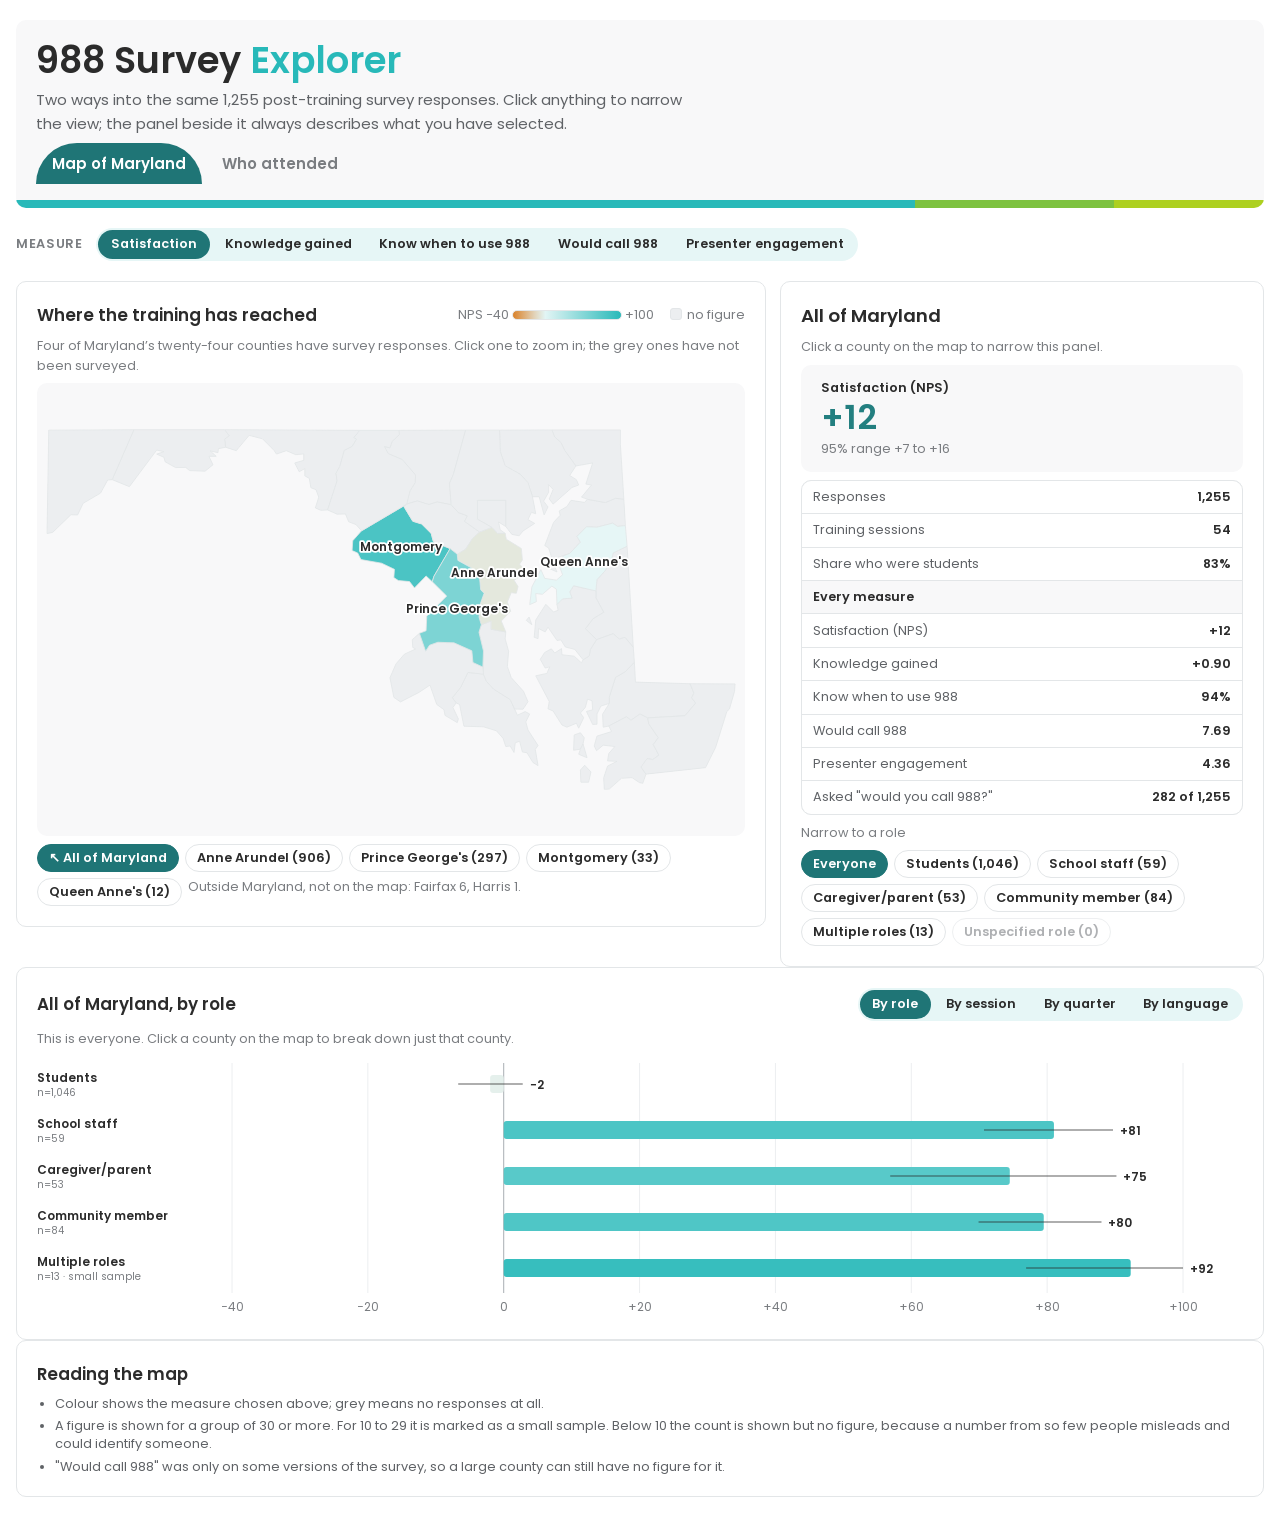
==== commit bea79e46: "Connect Netra UI to current censored data and explicit Gemini reports" ====
--- a/frontend/explorer/explorer_standalone.html
+++ b/frontend/explorer/explorer_standalone.html
@@ -130,6 +130,8 @@
    and `dash.draw(name)` re-runs it. Nothing here talks to a server. */
 window.dash = (() => {
   const DATA = {"cube": {"columns": ["county", "role", "split_dim", "split_val", "n", "n_call", "n_deliv", "student_pct", "sessions", "nps", "ci_low", "ci_high", "mean_recommend", "gain_index", "pct_know_when", "call_mean", "engaged_mean", "reliability"], "rows": [{"county": "(all)", "role": "(all)", "split_dim": "none", "split_val": "none", "n": "1255", "n_call": "282", "n_deliv": "1115", "student_pct": "83.3", "sessions": "54", "nps": "11.7", "ci_low": "7.2", "ci_high": "16.2", "mean_recommend": "7.58", "gain_index": "0.9", "pct_know_when": "94.2", "call_mean": "7.69", "engaged_mean": "4.36", "reliability": "solid"}, {"county": "Anne Arundel", "role": "(all)", "split_dim": "none", "split_val": "none", "n": "906", "n_call": "114", "n_deliv": "778", "student_pct": "94.9", "sessions": "24", "nps": "-5.0", "ci_low": "-10.2", "ci_high": "0.3", "mean_recommend": "7.15", "gain_index": "0.8", "pct_know_when": "93.8", "call_mean": "7.19", "engaged_mean": "4.32", "reliability": "solid"}, {"county": "Fairfax", "role": "(all)", "split_dim": "none", "split_val": "none", "n": "6", "n_call": "0", "n_deliv": "6", "student_pct": "0.0", "sessions": "1", "nps": "", "ci_low": "", "ci_high": "", "mean_recommend": "", "gain_index": "", "pct_know_when": "", "call_mean": "", "engaged_mean": "", "reliability": "too few"}, {"county": "Harris", "role": "(all)", "split_dim": "none", "split_val": "none", "n": "1", "n_call": "0", "n_deliv": "1", "student_pct": "0.0", "sessions": "1", "nps": "", "ci_low": "", "ci_high": "", "mean_recommend": "", "gain_index": "", "pct_know_when": "", "call_mean": "", "engaged_mean": "", "reliability": "too few"}, {"county": "Montgomery", "role": "(all)", "split_dim": "none", "split_val": "none", "n": "33", "n_call": "22", "n_deliv": "33", "student_pct": "9.1", "sessions": "9", "nps": "81.8", "ci_low": "66.7", "ci_high": "93.9", "mean_recommend": "9.36", "gain_index": "1.87", "pct_know_when": "100.0", "call_mean": "9.55", "engaged_mean": "4.73", "reliability": "solid"}, {"county": "Prince George's", "role": "(all)", "split_dim": "none", "split_val": "none", "n": "297", "n_call": "135", "n_deliv": "286", "student_pct": "59.6", "sessions": "18", "nps": "55.2", "ci_low": "46.6", "ci_high": "62.6", "mean_recommend": "8.71", "gain_index": "1.12", "pct_know_when": "94.6", "call_mean": "7.84", "engaged_mean": "4.43", "reliability": "solid"}, {"county": "Queen Anne's", "role": "(all)", "split_dim": "none", "split_val": "none", "n": "12", "n_call": "11", "n_deliv": "11", "student_pct": "50.0", "sessions": "1", "nps": "0.0", "ci_low": "-45.5", "ci_high": "54.5", "mean_recommend": "7.18", "gain_index": "0.67", "pct_know_when": "91.7", "call_mean": "7.18", "engaged_mean": "4.45", "reliability": "small sample"}, {"county": "(all)", "role": "Caregiver/parent", "split_dim": "none", "split_val": "none", "n": "53", "n_call": "12", "n_deliv": "52", "student_pct": "0.0", "sessions": "13", "nps": "74.5", "ci_low": "56.9", "ci_high": "90.2", "mean_recommend": "9.37", "gain_index": "1.18", "pct_know_when": "96.2", "call_mean": "9.33", "engaged_mean": "4.69", "reliability": "solid"}, {"county": "(all)", "role": "Community member", "split_dim": "none", "split_val": "none", "n": "84", "n_call": "23", "n_deliv": "83", "student_pct": "0.0", "sessions": "22", "nps": "79.5", "ci_low": "69.9", "ci_high": "88.0", "mean_recommend": "9.27", "gain_index": "1.45", "pct_know_when": "100.0", "call_mean": "9.48", "engaged_mean": "4.66", "reliability": "solid"}, {"county": "(all)", "role": "Multiple roles", "split_dim": "none", "split_val": "none", "n": "13", "n_call": "2", "n_deliv": "13", "student_pct": "0.0", "sessions": "10", "nps": "92.3", "ci_low": "76.9", "ci_high": "100.0", "mean_recommend": "9.77", "gain_index": "1.1", "pct_know_when": "100.0", "call_mean": "", "engaged_mean": "4.62", "reliability": "small sample"}, {"county": "(all)", "role": "School staff", "split_dim": "none", "split_val": "none", "n": "59", "n_call": "2", "n_deliv": "59", "student_pct": "0.0", "sessions": "10", "nps": "81.0", "ci_low": "70.7", "ci_high": "89.7", "mean_recommend": "9.45", "gain_index": "1.08", "pct_know_when": "100.0", "call_mean": "", "engaged_mean": "4.59", "reliability": "solid"}, {"county": "(all)", "role": "Student", "split_dim": "none", "split_val": "none", "n": "1046", "n_call": "243", "n_deliv": "908", "student_pct": "100.0", "sessions": "23", "nps": "-2.0", "ci_low": "-6.7", "ci_high": "2.8", "mean_recommend": "7.22", "gain_index": "0.83", "pct_know_when": "93.2", "call_mean": "7.4", "engaged_mean": "4.3", "reliability": "solid"}, {"county": "Anne Arundel", "role": "Caregiver/parent", "split_dim": "none", "split_val": "none", "n": "2", "n_call": "1", "n_deliv": "2", "student_pct": "0.0", "sessions": "2", "nps": "", "ci_low": "", "ci_high": "", "mean_recommend": "", "gain_index": "", "pct_know_when": "", "call_mean": "", "engaged_mean": "", "reliability": "too few"}, {"county": "Anne Arundel", "role": "Community member", "split_dim": "none", "split_val": "none", "n": "4", "n_call": "1", "n_deliv": "4", "student_pct": "0.0", "sessions": "3", "nps": "", "ci_low": "", "ci_high": "", "mean_recommend": "", "gain_index": "", "pct_know_when": "", "call_mean": "", "engaged_mean": "", "reliability": "too few"}, {"county": "Anne Arundel", "role": "Multiple roles", "split_dim": "none", "split_val": "none", "n": "4", "n_call": "1", "n_deliv": "4", "student_pct": "0.0", "sessions": "3", "nps": "", "ci_low": "", "ci_high": "", "mean_recommend": "", "gain_index": "", "pct_know_when": "", "call_mean": "", "engaged_mean": "", "reliability": "too few"}, {"county": "Anne Arundel", "role": "School staff", "split_dim": "none", "split_val": "none", "n": "36", "n_call": "1", "n_deliv": "36", "student_pct": "0.0", "sessions": "6", "nps": "75.0", "ci_low": "61.1", "ci_high": "88.9", "mean_recommend": "9.36", "gain_index": "1.05", "pct_know_when": "100.0", "call_mean": "", "engaged_mean": "4.64", "reliability": "solid"}, {"county": "Anne Arundel", "role": "Student", "split_dim": "none", "split_val": "none", "n": "860", "n_call": "110", "n_deliv": "732", "student_pct": "100.0", "sessions": "15", "nps": "-9.5", "ci_low": "-14.4", "ci_high": "-4.1", "mean_recommend": "7.03", "gain_index": "0.79", "pct_know_when": "93.5", "call_mean": "7.1", "engaged_mean": "4.3", "reliability": "solid"}, {"county": "Fairfax", "role": "Community member", "split_dim": "none", "split_val": "none", "n": "3", "n_call": "0", "n_deliv": "3", "student_pct": "0.0", "sessions": "1", "nps": "", "ci_low": "", "ci_high": "", "mean_recommend": "", "gain_index": "", "pct_know_when": "", "call_mean": "", "engaged_mean": "", "reliability": "too few"}, {"county": "Fairfax", "role": "Multiple roles", "split_dim": "none", "split_val": "none", "n": "1", "n_call": "0", "n_deliv": "1", "student_pct": "0.0", "sessions": "1", "nps": "", "ci_low": "", "ci_high": "", "mean_recommend": "", "gain_index": "", "pct_know_when": "", "call_mean": "", "engaged_mean": "", "reliability": "too few"}, {"county": "Fairfax", "role": "School staff", "split_dim": "none", "split_val": "none", "n": "2", "n_call": "0", "n_deliv": "2", "student_pct": "0.0", "sessions": "1", "nps": "", "ci_low": "", "ci_high": "", "mean_recommend": "", "gain_index": "", "pct_know_when": "", "call_mean": "", "engaged_mean": "", "reliability": "too few"}, {"county": "Harris", "role": "Community member", "split_dim": "none", "split_val": "none", "n": "1", "n_call": "0", "n_deliv": "1", "student_pct": "0.0", "sessions": "1", "nps": "", "ci_low": "", "ci_high": "", "mean_recommend": "", "gain_index": "", "pct_know_when": "", "call_mean": "", "engaged_mean": "", "reliability": "too few"}, {"county": "Montgomery", "role": "Caregiver/parent", "split_dim": "none", "split_val": "none", "n": "6", "n_call": "4", "n_deliv": "6", "student_pct": "0.0", "sessions": "3", "nps": "", "ci_low": "", "ci_high": "", "mean_recommend": "", "gain_index": "", "pct_know_when": "", "call_mean": "", "engaged_mean": "", "reliability": "too few"}, {"county": "Montgomery", "role": "Community member", "split_dim": "none", "split_val": "none", "n": "21", "n_call": "14", "n_deliv": "21", "student_pct": "0.0", "sessions": "7", "nps": "85.7", "ci_low": "66.7", "ci_high": "100.0", "mean_recommend": "9.38", "gain_index": "1.84", "pct_know_when": "100.0", "call_mean": "9.71", "engaged_mean": "4.67", "reliability": "small sample"}, {"county": "Montgomery", "role": "Multiple roles", "split_dim": "none", "split_val": "none", "n": "3", "n_call": "1", "n_deliv": "3", "student_pct": "0.0", "sessions": "3", "nps": "", "ci_low": "", "ci_high": "", "mean_recommend": "", "gain_index": "", "pct_know_when": "", "call_mean": "", "engaged_mean": "", "reliability": "too few"}, {"county": "Montgomery", "role": "Student", "split_dim": "none", "split_val": "none", "n": "3", "n_call": "3", "n_deliv": "3", "student_pct": "100.0", "sessions": "1", "nps": "", "ci_low": "", "ci_high": "", "mean_recommend": "", "gain_index": "", "pct_know_when": "", "call_mean": "", "engaged_mean": "", "reliability": "too few"}, {"county": "Prince George's", "role": "Caregiver/parent", "split_dim": "none", "split_val": "none", "n": "39", "n_call": "2", "n_deliv": "39", "student_pct": "0.0", "sessions": "7", "nps": "76.3", "ci_low": "55.3", "ci_high": "92.1", "mean_recommend": "9.42", "gain_index": "1.07", "pct_know_when": "97.4", "call_mean": "", "engaged_mean": "4.69", "reliability": "solid"}, {"county": "Prince George's", "role": "Community member", "split_dim": "none", "split_val": "none", "n": "55", "n_call": "8", "n_deliv": "54", "student_pct": "0.0", "sessions": "10", "nps": "77.8", "ci_low": "64.8", "ci_high": "88.9", "mean_recommend": "9.2", "gain_index": "1.38", "pct_know_when": "100.0", "call_mean": "", "engaged_mean": "4.65", "reliability": "solid"}, {"county": "Prince George's", "role": "Multiple roles", "split_dim": "none", "split_val": "none", "n": "5", "n_call": "0", "n_deliv": "5", "student_pct": "0.0", "sessions": "3", "nps": "", "ci_low": "", "ci_high": "", "mean_recommend": "", "gain_index": "", "pct_know_when": "", "call_mean": "", "engaged_mean": "", "reliability": "too few"}, {"county": "Prince George's", "role": "School staff", "split_dim": "none", "split_val": "none", "n": "21", "n_call": "1", "n_deliv": "21", "student_pct": "0.0", "sessions": "3", "nps": "90.0", "ci_low": "75.0", "ci_high": "100.0", "mean_recommend": "9.55", "gain_index": "1.08", "pct_know_when": "100.0", "call_mean": "", "engaged_mean": "4.52", "reliability": "small sample"}, {"county": "Prince George's", "role": "Student", "split_dim": "none", "split_val": "none", "n": "177", "n_call": "124", "n_deliv": "167", "student_pct": "100.0", "sessions": "6", "nps": "37.2", "ci_low": "25.6", "ci_high": "47.6", "mean_recommend": "8.24", "gain_index": "1.06", "pct_know_when": "91.5", "call_mean": "7.72", "engaged_mean": "4.28", "reliability": "solid"}, {"county": "Queen Anne's", "role": "Caregiver/parent", "split_dim": "none", "split_val": "none", "n": "6", "n_call": "5", "n_deliv": "5", "student_pct": "0.0", "sessions": "1", "nps": "", "ci_low": "", "ci_high": "", "mean_recommend": "", "gain_index": "", "pct_know_when": "", "call_mean": "", "engaged_mean": "", "reliability": "too few"}, {"county": "Queen Anne's", "role": "Student", "split_dim": "none", "split_val": "none", "n": "6", "n_call": "6", "n_deliv": "6", "student_pct": "100.0", "sessions": "1", "nps": "", "ci_low": "", "ci_high": "", "mean_recommend": "", "gain_index": "", "pct_know_when": "", "call_mean": "", "engaged_mean": "", "reliability": "too few"}, {"county": "(all)", "role": "(all)", "split_dim": "session", "split_val": "2025-10-21 | Anne Arundel", "n": "16", "n_call": "0", "n_deliv": "16", "student_pct": "0.0", "sessions": "1", "nps": "87.5", "ci_low": "68.8", "ci_high": "100.0", "mean_recommend": "9.5", "gain_index": "0.94", "pct_know_when": "100.0", "call_mean": "", "engaged_mean": "4.81", "reliability": "small sample"}, {"county": "(all)", "role": "(all)", "split_dim": "session", "split_val": "2025-10-29 | Prince George's", "n": "10", "n_call": "0", "n_deliv": "10", "student_pct": "0.0", "sessions": "1", "nps": "80.0", "ci_low": "50.0", "ci_high": "100.0", "mean_recommend": "9.2", "gain_index": "1.6", "pct_know_when": "100.0", "call_mean": "", "engaged_mean": "4.4", "reliability": "small sample"}, {"county": "(all)", "role": "(all)", "split_dim": "session", "split_val": "2025-11-18 | Prince George's", "n": "1", "n_call": "0", "n_deliv": "1", "student_pct": "0.0", "sessions": "1", "nps": "", "ci_low": "", "ci_high": "", "mean_recommend": "", "gain_index": "", "pct_know_when": "", "call_mean": "", "engaged_mean": "", "reliability": "too few"}, {"county": "(all)", "role": "(all)", "split_dim": "session", "split_val": "2025-11-20 | Fairfax", "n": "6", "n_call": "0", "n_deliv": "6", "student_pct": "0.0", "sessions": "1", "nps": "", "ci_low": "", "ci_high": "", "mean_recommend": "", "gain_index": "", "pct_know_when": "", "call_mean": "", "engaged_mean": "", "reliability": "too few"}, {"county": "(all)", "role": "(all)", "split_dim": "session", "split_val": "2025-12-03 | Montgomery", "n": "6", "n_call": "0", "n_deliv": "6", "student_pct": "0.0", "sessions": "1", "nps": "", "ci_low": "", "ci_high": "", "mean_recommend": "", "gain_index": "", "pct_know_when": "", "call_mean": "", "engaged_mean": "", "reliability": "too few"}, {"county": "(all)", "role": "(all)", "split_dim": "session", "split_val": "2025-12-03 | Prince George's", "n": "1", "n_call": "0", "n_deliv": "1", "student_pct": "0.0", "sessions": "1", "nps": "", "ci_low": "", "ci_high": "", "mean_recommend": "", "gain_index": "", "pct_know_when": "", "call_mean": "", "engaged_mean": "", "reliability": "too few"}, {"county": "(all)", "role": "(all)", "split_dim": "session", "split_val": "2025-12-10 | Montgomery", "n": "3", "n_call": "0", "n_deliv": "3", "student_pct": "0.0", "sessions": "1", "nps": "", "ci_low": "", "ci_high": "", "mean_recommend": "", "gain_index": "", "pct_know_when": "", "call_mean": "", "engaged_mean": "", "reliability": "too few"}, {"county": "(all)", "role": "(all)", "split_dim": "session", "split_val": "2025-12-10 | Prince George's", "n": "2", "n_call": "0", "n_deliv": "2", "student_pct": "0.0", "sessions": "1", "nps": "", "ci_low": "", "ci_high": "", "mean_recommend": "", "gain_index": "", "pct_know_when": "", "call_mean": "", "engaged_mean": "", "reliability": "too few"}, {"county": "(all)", "role": "(all)", "split_dim": "session", "split_val": "2025-12-11 | Harris", "n": "1", "n_call": "0", "n_deliv": "1", "student_pct": "0.0", "sessions": "1", "nps": "", "ci_low": "", "ci_high": "", "mean_recommend": "", "gain_index": "", "pct_know_when": "", "call_mean": "", "engaged_mean": "", "reliability": "too few"}, {"county": "(all)", "role": "(all)", "split_dim": "session", "split_val": "2025-12-11 | Montgomery", "n": "2", "n_call": "0", "n_deliv": "2", "student_pct": "0.0", "sessions": "1", "nps": "", "ci_low": "", "ci_high": "", "mean_recommend": "", "gain_index": "", "pct_know_when": "", "call_mean": "", "engaged_mean": "", "reliability": "too few"}, {"county": "(all)", "role": "(all)", "split_dim": "session", "split_val": "2025-12-11 | Prince George's", "n": "11", "n_call": "0", "n_deliv": "11", "student_pct": "9.1", "sessions": "1", "nps": "90.9", "ci_low": "72.7", "ci_high": "100.0", "mean_recommend": "9.82", "gain_index": "1.39", "pct_know_when": "100.0", "call_mean": "", "engaged_mean": "4.91", "reliability": "small sample"}, {"county": "(all)", "role": "(all)", "split_dim": "session", "split_val": "2025-12-15 | Anne Arundel", "n": "3", "n_call": "0", "n_deliv": "3", "student_pct": "0.0", "sessions": "1", "nps": "", "ci_low": "", "ci_high": "", "mean_recommend": "", "gain_index": "", "pct_know_when": "", "call_mean": "", "engaged_mean": "", "reliability": "too few"}, {"county": "(all)", "role": "(all)", "split_dim": "session", "split_val": "2025-12-15 | Prince George's", "n": "3", "n_call": "0", "n_deliv": "3", "student_pct": "0.0", "sessions": "1", "nps": "", "ci_low": "", "ci_high": "", "mean_recommend": "", "gain_index": "", "pct_know_when": "", "call_mean": "", "engaged_mean": "", "reliability": "too few"}, {"county": "(all)", "role": "(all)", "split_dim": "session", "split_val": "2025-12-19 | Anne Arundel", "n": "1", "n_call": "0", "n_deliv": "1", "student_pct": "0.0", "sessions": "1", "nps": "", "ci_low": "", "ci_high": "", "mean_recommend": "", "gain_index": "", "pct_know_when": "", "call_mean": "", "engaged_mean": "", "reliability": "too few"}, {"county": "(all)", "role": "(all)", "split_dim": "session", "split_val": "2026-01-13 | Anne Arundel", "n": "10", "n_call": "0", "n_deliv": "10", "student_pct": "0.0", "sessions": "1", "nps": "80.0", "ci_low": "50.0", "ci_high": "100.0", "mean_recommend": "9.5", "gain_index": "1.33", "pct_know_when": "100.0", "call_mean": "", "engaged_mean": "4.7", "reliability": "small sample"}, {"county": "(all)", "role": "(all)", "split_dim": "session", "split_val": "2026-01-14 | Anne Arundel", "n": "1", "n_call": "0", "n_deliv": "1", "student_pct": "0.0", "sessions": "1", "nps": "", "ci_low": "", "ci_high": "", "mean_recommend": "", "gain_index": "", "pct_know_when": "", "call_mean": "", "engaged_mean": "", "reliability": "too few"}, {"county": "(all)", "role": "(all)", "split_dim": "session", "split_val": "2026-01-22 | Prince George's", "n": "28", "n_call": "0", "n_deliv": "28", "student_pct": "0.0", "sessions": "1", "nps": "70.4", "ci_low": "44.4", "ci_high": "92.6", "mean_recommend": "9.26", "gain_index": "0.86", "pct_know_when": "100.0", "call_mean": "", "engaged_mean": "4.75", "reliability": "small sample"}, {"county": "(all)", "role": "(all)", "split_dim": "session", "split_val": "2026-02-24 | Anne Arundel", "n": "9", "n_call": "0", "n_deliv": "9", "student_pct": "0.0", "sessions": "1", "nps": "", "ci_low": "", "ci_high": "", "mean_recommend": "", "gain_index": "", "pct_know_when": "", "call_mean": "", "engaged_mean": "", "reliability": "too few"}, {"county": "(all)", "role": "(all)", "split_dim": "session", "split_val": "2026-03-03 | Anne Arundel", "n": "2", "n_call": "0", "n_deliv": "2", "student_pct": "0.0", "sessions": "1", "nps": "", "ci_low": "", "ci_high": "", "mean_recommend": "", "gain_index": "", "pct_know_when": "", "call_mean": "", "engaged_mean": "", "reliability": "too few"}, {"county": "(all)", "role": "(all)", "split_dim": "session", "split_val": "2026-03-26 | Prince George's", "n": "16", "n_call": "0", "n_deliv": "12", "student_pct": "100.0", "sessions": "1", "nps": "63.6", "ci_low": "36.4", "ci_high": "90.9", "mean_recommend": "9.09", "gain_index": "1.38", "pct_know_when": "100.0", "call_mean": "", "engaged_mean": "4.5", "reliability": "small sample"}, {"county": "(all)", "role": "(all)", "split_dim": "session", "split_val": "2026-03-27 | Prince George's", "n": "11", "n_call": "1", "n_deliv": "11", "student_pct": "0.0", "sessions": "1", "nps": "100.0", "ci_low": "100.0", "ci_high": "100.0", "mean_recommend": "9.9", "gain_index": "0.42", "pct_know_when": "100.0", "call_mean": "", "engaged_mean": "4.73", "reliability": "small sample"}, {"county": "(all)", "role": "(all)", "split_dim": "session", "split_val": "2026-04-08 | Prince George's", "n": "1", "n_call": "1", "n_deliv": "1", "student_pct": "0.0", "sessions": "1", "nps": "", "ci_low": "", "ci_high": "", "mean_recommend": "", "gain_index": "", "pct_know_when": "", "call_mean": "", "engaged_mean": "", "reliability": "too few"}, {"county": "(all)", "role": "(all)", "split_dim": "session", "split_val": "2026-04-09 | Montgomery", "n": "4", "n_call": "4", "n_deliv": "4", "student_pct": "0.0", "sessions": "1", "nps": "", "ci_low": "", "ci_high": "", "mean_recommend": "", "gain_index": "", "pct_know_when": "", "call_mean": "", "engaged_mean": "", "reliability": "too few"}, {"county": "(all)", "role": "(all)", "split_dim": "session", "split_val": "2026-04-10 | Montgomery", "n": "1", "n_call": "1", "n_deliv": "1", "student_pct": "0.0", "sessions": "1", "nps": "", "ci_low": "", "ci_high": "", "mean_recommend": "", "gain_index": "", "pct_know_when": "", "call_mean": "", "engaged_mean": "", "reliability": "too few"}, {"county": "(all)", "role": "(all)", "split_dim": "session", "split_val": "2026-04-14 | Anne Arundel", "n": "31", "n_call": "0", "n_deliv": "30", "student_pct": "100.0", "sessions": "1", "nps": "-69.0", "ci_low": "-86.2", "ci_high": "-48.3", "mean_recommend": "4.83", "gain_index": "0.87", "pct_know_when": "87.1", "call_mean": "", "engaged_mean": "4.37", "reliability": "solid"}, {"county": "(all)", "role": "(all)", "split_dim": "session", "split_val": "2026-04-15 | Anne Arundel", "n": "30", "n_call": "0", "n_deliv": "30", "student_pct": "100.0", "sessions": "1", "nps": "-23.3", "ci_low": "-50.0", "ci_high": "3.3", "mean_recommend": "6.5", "gain_index": "1.33", "pct_know_when": "96.7", "call_mean": "", "engaged_mean": "4.7", "reliability": "solid"}, {"county": "(all)", "role": "(all)", "split_dim": "session", "split_val": "2026-04-15 | Prince George's", "n": "58", "n_call": "1", "n_deliv": "58", "student_pct": "48.3", "sessions": "1", "nps": "60.3", "ci_low": "43.1", "ci_high": "75.9", "mean_recommend": "8.81", "gain_index": "1.49", "pct_know_when": "96.6", "call_mean": "", "engaged_mean": "4.52", "reliability": "solid"}, {"county": "(all)", "role": "(all)", "split_dim": "session", "split_val": "2026-04-23 | Prince George's", "n": "14", "n_call": "0", "n_deliv": "14", "student_pct": "14.3", "sessions": "1", "nps": "92.9", "ci_low": "78.6", "ci_high": "100.0", "mean_recommend": "9.79", "gain_index": "1.17", "pct_know_when": "92.9", "call_mean": "", "engaged_mean": "4.5", "reliability": "small sample"}, {"county": "(all)", "role": "(all)", "split_dim": "session", "split_val": "2026-04-23 | Queen Anne's", "n": "12", "n_call": "11", "n_deliv": "11", "student_pct": "50.0", "sessions": "1", "nps": "0.0", "ci_low": "-45.5", "ci_high": "45.5", "mean_recommend": "7.18", "gain_index": "0.67", "pct_know_when": "91.7", "call_mean": "7.18", "engaged_mean": "4.45", "reliability": "small sample"}, {"county": "(all)", "role": "(all)", "split_dim": "session", "split_val": "2026-04-27 | Anne Arundel", "n": "39", "n_call": "0", "n_deliv": "35", "student_pct": "100.0", "sessions": "1", "nps": "-14.7", "ci_low": "-41.2", "ci_high": "11.8", "mean_recommend": "7.21", "gain_index": "0.56", "pct_know_when": "92.3", "call_mean": "", "engaged_mean": "4.29", "reliability": "solid"}, {"county": "(all)", "role": "(all)", "split_dim": "session", "split_val": "2026-04-28 | Anne Arundel", "n": "38", "n_call": "0", "n_deliv": "38", "student_pct": "100.0", "sessions": "1", "nps": "-27.8", "ci_low": "-50.0", "ci_high": "-5.6", "mean_recommend": "6.78", "gain_index": "0.91", "pct_know_when": "86.8", "call_mean": "", "engaged_mean": "4.16", "reliability": "solid"}, {"county": "(all)", "role": "(all)", "split_dim": "session", "split_val": "2026-04-30 | Anne Arundel", "n": "59", "n_call": "0", "n_deliv": "58", "student_pct": "100.0", "sessions": "1", "nps": "1.7", "ci_low": "-17.2", "ci_high": "19.0", "mean_recommend": "7.41", "gain_index": "0.63", "pct_know_when": "98.3", "call_mean": "", "engaged_mean": "4.28", "reliability": "solid"}, {"county": "(all)", "role": "(all)", "split_dim": "session", "split_val": "2026-05-01 | Anne Arundel", "n": "52", "n_call": "1", "n_deliv": "52", "student_pct": "100.0", "sessions": "1", "nps": "-8.3", "ci_low": "-27.1", "ci_high": "14.6", "mean_recommend": "7.12", "gain_index": "0.75", "pct_know_when": "96.2", "call_mean": "", "engaged_mean": "4.29", "reliability": "solid"}, {"county": "(all)", "role": "(all)", "split_dim": "session", "split_val": "2026-05-06 | Prince George's", "n": "1", "n_call": "1", "n_deliv": "1", "student_pct": "0.0", "sessions": "1", "nps": "", "ci_low": "", "ci_high": "", "mean_recommend": "", "gain_index": "", "pct_know_when": "", "call_mean": "", "engaged_mean": "", "reliability": "too few"}, {"county": "(all)", "role": "(all)", "split_dim": "session", "split_val": "2026-05-09 | Anne Arundel", "n": "3", "n_call": "3", "n_deliv": "3", "student_pct": "0.0", "sessions": "1", "nps": "", "ci_low": "", "ci_high": "", "mean_recommend": "", "gain_index": "", "pct_know_when": "", "call_mean": "", "engaged_mean": "", "reliability": "too few"}, {"county": "(all)", "role": "(all)", "split_dim": "session", "split_val": "2026-05-09 | Montgomery", "n": "3", "n_call": "3", "n_deliv": "3", "student_pct": "100.0", "sessions": "1", "nps": "", "ci_low": "", "ci_high": "", "mean_recommend": "", "gain_index": "", "pct_know_when": "", "call_mean": "", "engaged_mean": "", "reliability": "too few"}, {"county": "(all)", "role": "(all)", "split_dim": "session", "split_val": "2026-05-12 | Prince George's", "n": "8", "n_call": "8", "n_deliv": "8", "student_pct": "0.0", "sessions": "1", "nps": "", "ci_low": "", "ci_high": "", "mean_recommend": "", "gain_index": "", "pct_know_when": "", "call_mean": "", "engaged_mean": "", "reliability": "too few"}, {"county": "(all)", "role": "(all)", "split_dim": "session", "split_val": "2026-05-13 | Prince George's", "n": "104", "n_call": "98", "n_deliv": "99", "student_pct": "100.0", "sessions": "1", "nps": "44.3", "ci_low": "30.9", "ci_high": "58.8", "mean_recommend": "8.47", "gain_index": "1.23", "pct_know_when": "95.2", "call_mean": "8.03", "engaged_mean": "4.38", "reliability": "solid"}, {"county": "(all)", "role": "(all)", "split_dim": "session", "split_val": "2026-06-01 | Prince George's", "n": "26", "n_call": "25", "n_deliv": "25", "student_pct": "100.0", "sessions": "1", "nps": "-12.0", "ci_low": "-40.0", "ci_high": "16.0", "mean_recommend": "6.76", "gain_index": "0.12", "pct_know_when": "69.2", "call_mean": "6.4", "engaged_mean": "3.6", "reliability": "small sample"}, {"county": "(all)", "role": "(all)", "split_dim": "session", "split_val": "2026-06-05 | Montgomery", "n": "1", "n_call": "1", "n_deliv": "1", "student_pct": "0.0", "sessions": "1", "nps": "", "ci_low": "", "ci_high": "", "mean_recommend": "", "gain_index": "", "pct_know_when": "", "call_mean": "", "engaged_mean": "", "reliability": "too few"}, {"county": "(all)", "role": "(all)", "split_dim": "session", "split_val": "2026-07-08 | Prince George's", "n": "1", "n_call": "0", "n_deliv": "0", "student_pct": "0.0", "sessions": "1", "nps": "", "ci_low": "", "ci_high": "", "mean_recommend": "", "gain_index": "", "pct_know_when": "", "call_mean": "", "engaged_mean": "", "reliability": "too few"}, {"county": "(all)", "role": "(all)", "split_dim": "session", "split_val": "2026-07-26 | Montgomery", "n": "6", "n_call": "6", "n_deliv": "6", "student_pct": "0.0", "sessions": "1", "nps": "", "ci_low": "", "ci_high": "", "mean_recommend": "", "gain_index": "", "pct_know_when": "", "call_mean": "", "engaged_mean": "", "reliability": "too few"}, {"county": "(all)", "role": "(all)", "split_dim": "session", "split_val": "2026-08-18 | Anne Arundel", "n": "1", "n_call": "1", "n_deliv": "1", "student_pct": "0.0", "sessions": "1", "nps": "", "ci_low": "", "ci_high": "", "mean_recommend": "", "gain_index": "", "pct_know_when": "", "call_mean": "", "engaged_mean": "", "reliability": "too few"}, {"county": "(all)", "role": "(all)", "split_dim": "session", "split_val": "2026-08-27 | Montgomery", "n": "7", "n_call": "7", "n_deliv": "7", "student_pct": "0.0", "sessions": "1", "nps": "", "ci_low": "", "ci_high": "", "mean_recommend": "", "gain_index": "", "pct_know_when": "", "call_mean": "", "engaged_mean": "", "reliability": "too few"}, {"county": "(all)", "role": "(all)", "split_dim": "session", "split_val": "2026-09-01 | Anne Arundel", "n": "53", "n_call": "1", "n_deliv": "52", "student_pct": "100.0", "sessions": "1", "nps": "1.9", "ci_low": "-22.6", "ci_high": "28.3", "mean_recommend": "7.23", "gain_index": "0.58", "pct_know_when": "92.5", "call_mean": "", "engaged_mean": "4.1", "reliability": "solid"}, {"county": "(all)", "role": "(all)", "split_dim": "session", "split_val": "2026-09-02 | Anne Arundel", "n": "50", "n_call": "0", "n_deliv": "50", "student_pct": "100.0", "sessions": "1", "nps": "6.0", "ci_low": "-18.0", "ci_high": "30.0", "mean_recommend": "7.48", "gain_index": "0.67", "pct_know_when": "88.0", "call_mean": "", "engaged_mean": "3.68", "reliability": "solid"}, {"county": "(all)", "role": "(all)", "split_dim": "session", "split_val": "2026-09-28 | Anne Arundel", "n": "140", "n_call": "0", "n_deliv": "138", "student_pct": "100.0", "sessions": "1", "nps": "-18.6", "ci_low": "-31.4", "ci_high": "-6.4", "mean_recommend": "6.88", "gain_index": "0.95", "pct_know_when": "96.4", "call_mean": "", "engaged_mean": "4.52", "reliability": "solid"}, {"county": "(all)", "role": "(all)", "split_dim": "session", "split_val": "2026-09-29 | Anne Arundel", "n": "109", "n_call": "1", "n_deliv": "109", "student_pct": "100.0", "sessions": "1", "nps": "9.2", "ci_low": "-6.4", "ci_high": "24.8", "mean_recommend": "7.54", "gain_index": "0.87", "pct_know_when": "97.2", "call_mean": "", "engaged_mean": "4.51", "reliability": "solid"}, {"county": "(all)", "role": "(all)", "split_dim": "session", "split_val": "2026-10-05 | Anne Arundel", "n": "33", "n_call": "0", "n_deliv": "33", "student_pct": "100.0", "sessions": "1", "nps": "6.1", "ci_low": "-24.2", "ci_high": "36.4", "mean_recommend": "7.48", "gain_index": "1.17", "pct_know_when": "100.0", "call_mean": "", "engaged_mean": "4.76", "reliability": "solid"}, {"county": "(all)", "role": "(all)", "split_dim": "session", "split_val": "2026-10-08 | Anne Arundel", "n": "72", "n_call": "0", "n_deliv": "65", "student_pct": "100.0", "sessions": "1", "nps": "-33.3", "ci_low": "-51.4", "ci_high": "-15.3", "mean_recommend": "6.28", "gain_index": "0.75", "pct_know_when": "86.1", "call_mean": "", "engaged_mean": "3.91", "reliability": "solid"}, {"county": "(all)", "role": "(all)", "split_dim": "session", "split_val": "2026-10-09 | Anne Arundel", "n": "45", "n_call": "0", "n_deliv": "42", "student_pct": "100.0", "sessions": "1", "nps": "-11.1", "ci_low": "-35.6", "ci_high": "15.6", "mean_recommend": "6.89", "gain_index": "0.53", "pct_know_when": "84.4", "call_mean": "", "engaged_mean": "4.12", "reliability": "solid"}, {"county": "(all)", "role": "(all)", "split_dim": "session", "split_val": "2026-10-20 | Anne Arundel", "n": "56", "n_call": "54", "n_deliv": "0", "student_pct": "100.0", "sessions": "1", "nps": "19.6", "ci_low": "-1.8", "ci_high": "41.1", "mean_recommend": "7.82", "gain_index": "0.67", "pct_know_when": "100.0", "call_mean": "7.48", "engaged_mean": "", "reliability": "solid"}, {"county": "(all)", "role": "(all)", "split_dim": "session", "split_val": "2026-10-21 | Anne Arundel", "n": "53", "n_call": "53", "n_deliv": "0", "student_pct": "100.0", "sessions": "1", "nps": "-13.2", "ci_low": "-34.0", "ci_high": "7.5", "mean_recommend": "6.79", "gain_index": "0.59", "pct_know_when": "90.6", "call_mean": "6.83", "engaged_mean": "", "reliability": "solid"}, {"county": "(all)", "role": "(all)", "split_dim": "session", "split_val": "unknown-date | Prince George's", "n": "1", "n_call": "0", "n_deliv": "1", "student_pct": "0.0", "sessions": "1", "nps": "", "ci_low": "", "ci_high": "", "mean_recommend": "", "gain_index": "", "pct_know_when": "", "call_mean": "", "engaged_mean": "", "reliability": "too few"}, {"county": "Anne Arundel", "role": "(all)", "split_dim": "session", "split_val": "2025-10-21 | Anne Arundel", "n": "16", "n_call": "0", "n_deliv": "16", "student_pct": "0.0", "sessions": "1", "nps": "87.5", "ci_low": "68.8", "ci_high": "100.0", "mean_recommend": "9.5", "gain_index": "0.94", "pct_know_when": "100.0", "call_mean": "", "engaged_mean": "4.81", "reliability": "small sample"}, {"county": "Anne Arundel", "role": "(all)", "split_dim": "session", "split_val": "2025-12-15 | Anne Arundel", "n": "3", "n_call": "0", "n_deliv": "3", "student_pct": "0.0", "sessions": "1", "nps": "", "ci_low": "", "ci_high": "", "mean_recommend": "", "gain_index": "", "pct_know_when": "", "call_mean": "", "engaged_mean": "", "reliability": "too few"}, {"county": "Anne Arundel", "role": "(all)", "split_dim": "session", "split_val": "2025-12-19 | Anne Arundel", "n": "1", "n_call": "0", "n_deliv": "1", "student_pct": "0.0", "sessions": "1", "nps": "", "ci_low": "", "ci_high": "", "mean_recommend": "", "gain_index": "", "pct_know_when": "", "call_mean": "", "engaged_mean": "", "reliability": "too few"}, {"county": "Anne Arundel", "role": "(all)", "split_dim": "session", "split_val": "2026-01-13 | Anne Arundel", "n": "10", "n_call": "0", "n_deliv": "10", "student_pct": "0.0", "sessions": "1", "nps": "80.0", "ci_low": "60.0", "ci_high": "100.0", "mean_recommend": "9.5", "gain_index": "1.33", "pct_know_when": "100.0", "call_mean": "", "engaged_mean": "4.7", "reliability": "small sample"}, {"county": "Anne Arundel", "role": "(all)", "split_dim": "session", "split_val": "2026-01-14 | Anne Arundel", "n": "1", "n_call": "0", "n_deliv": "1", "student_pct": "0.0", "sessions": "1", "nps": "", "ci_low": "", "ci_high": "", "mean_recommend": "", "gain_index": "", "pct_know_when": "", "call_mean": "", "engaged_mean": "", "reliability": "too few"}, {"county": "Anne Arundel", "role": "(all)", "split_dim": "session", "split_val": "2026-02-24 | Anne Arundel", "n": "9", "n_call": "0", "n_deliv": "9", "student_pct": "0.0", "sessions": "1", "nps": "", "ci_low": "", "ci_high": "", "mean_recommend": "", "gain_index": "", "pct_know_when": "", "call_mean": "", "engaged_mean": "", "reliability": "too few"}, {"county": "Anne Arundel", "role": "(all)", "split_dim": "session", "split_val": "2026-03-03 | Anne Arundel", "n": "2", "n_call": "0", "n_deliv": "2", "student_pct": "0.0", "sessions": "1", "nps": "", "ci_low": "", "ci_high": "", "mean_recommend": "", "gain_index": "", "pct_know_when": "", "call_mean": "", "engaged_mean": "", "reliability": "too few"}, {"county": "Anne Arundel", "role": "(all)", "split_dim": "session", "split_val": "2026-04-14 | Anne Arundel", "n": "31", "n_call": "0", "n_deliv": "30", "student_pct": "100.0", "sessions": "1", "nps": "-69.0", "ci_low": "-86.2", "ci_high": "-48.3", "mean_recommend": "4.83", "gain_index": "0.87", "pct_know_when": "87.1", "call_mean": "", "engaged_mean": "4.37", "reliability": "solid"}, {"county": "Anne Arundel", "role": "(all)", "split_dim": "session", "split_val": "2026-04-15 | Anne Arundel", "n": "30", "n_call": "0", "n_deliv": "30", "student_pct": "100.0", "sessions": "1", "nps": "-23.3", "ci_low": "-50.0", "ci_high": "3.3", "mean_recommend": "6.5", "gain_index": "1.33", "pct_know_when": "96.7", "call_mean": "", "engaged_mean": "4.7", "reliability": "solid"}, {"county": "Anne Arundel", "role": "(all)", "split_dim": "session", "split_val": "2026-04-27 | Anne Arundel", "n": "39", "n_call": "0", "n_deliv": "35", "student_pct": "100.0", "sessions": "1", "nps": "-14.7", "ci_low": "-41.2", "ci_high": "11.8", "mean_recommend": "7.21", "gain_index": "0.56", "pct_know_when": "92.3", "call_mean": "", "engaged_mean": "4.29", "reliability": "solid"}, {"county": "Anne Arundel", "role": "(all)", "split_dim": "session", "split_val": "2026-04-28 | Anne Arundel", "n": "38", "n_call": "0", "n_deliv": "38", "student_pct": "100.0", "sessions": "1", "nps": "-27.8", "ci_low": "-50.0", "ci_high": "-5.6", "mean_recommend": "6.78", "gain_index": "0.91", "pct_know_when": "86.8", "call_mean": "", "engaged_mean": "4.16", "reliability": "solid"}, {"county": "Anne Arundel", "role": "(all)", "split_dim": "session", "split_val": "2026-04-30 | Anne Arundel", "n": "59", "n_call": "0", "n_deliv": "58", "student_pct": "100.0", "sessions": "1", "nps": "1.7", "ci_low": "-17.2", "ci_high": "19.0", "mean_recommend": "7.41", "gain_index": "0.63", "pct_know_when": "98.3", "call_mean": "", "engaged_mean": "4.28", "reliability": "solid"}, {"county": "Anne Arundel", "role": "(all)", "split_dim": "session", "split_val": "2026-05-01 | Anne Arundel", "n": "52", "n_call": "1", "n_deliv": "52", "student_pct": "100.0", "sessions": "1", "nps": "-8.3", "ci_low": "-29.2", "ci_high": "12.5", "mean_recommend": "7.12", "gain_index": "0.75", "pct_know_when": "96.2", "call_mean": "", "engaged_mean": "4.29", "reliability": "solid"}, {"county": "Anne Arundel", "role": "(all)", "split_dim": "session", "split_val": "2026-05-09 | Anne Arundel", "n": "3", "n_call": "3", "n_deliv": "3", "student_pct": "0.0", "sessions": "1", "nps": "", "ci_low": "", "ci_high": "", "mean_recommend": "", "gain_index": "", "pct_know_when": "", "call_mean": "", "engaged_mean": "", "reliability": "too few"}, {"county": "Anne Arundel", "role": "(all)", "split_dim": "session", "split_val": "2026-08-18 | Anne Arundel", "n": "1", "n_call": "1", "n_deliv": "1", "student_pct": "0.0", "sessions": "1", "nps": "", "ci_low": "", "ci_high": "", "mean_recommend": "", "gain_index": "", "pct_know_when": "", "call_mean": "", "engaged_mean": "", "reliability": "too few"}, {"county": "Anne Arundel", "role": "(all)", "split_dim": "session", "split_val": "2026-09-01 | Anne Arundel", "n": "53", "n_call": "1", "n_deliv": "52", "student_pct": "100.0", "sessions": "1", "nps": "1.9", "ci_low": "-24.5", "ci_high": "26.4", "mean_recommend": "7.23", "gain_index": "0.58", "pct_know_when": "92.5", "call_mean": "", "engaged_mean": "4.1", "reliability": "solid"}, {"county": "Anne Arundel", "role": "(all)", "split_dim": "session", "split_val": "2026-09-02 | Anne Arundel", "n": "50", "n_call": "0", "n_deliv": "50", "student_pct": "100.0", "sessions": "1", "nps": "6.0", "ci_low": "-18.0", "ci_high": "28.0", "mean_recommend": "7.48", "gain_index": "0.67", "pct_know_when": "88.0", "call_mean": "", "engaged_mean": "3.68", "reliability": "solid"}, {"county": "Anne Arundel", "role": "(all)", "split_dim": "session", "split_val": "2026-09-28 | Anne Arundel", "n": "140", "n_call": "0", "n_deliv": "138", "student_pct": "100.0", "sessions": "1", "nps": "-18.6", "ci_low": "-30.7", "ci_high": "-6.4", "mean_recommend": "6.88", "gain_index": "0.95", "pct_know_when": "96.4", "call_mean": "", "engaged_mean": "4.52", "reliability": "solid"}, {"county": "Anne Arundel", "role": "(all)", "split_dim": "session", "split_val": "2026-09-29 | Anne Arundel", "n": "109", "n_call": "1", "n_deliv": "109", "student_pct": "100.0", "sessions": "1", "nps": "9.2", "ci_low": "-6.4", "ci_high": "23.9", "mean_recommend": "7.54", "gain_index": "0.87", "pct_know_when": "97.2", "call_mean": "", "engaged_mean": "4.51", "reliability": "solid"}, {"county": "Anne Arundel", "role": "(all)", "split_dim": "session", "split_val": "2026-10-05 | Anne Arundel", "n": "33", "n_call": "0", "n_deliv": "33", "student_pct": "100.0", "sessions": "1", "nps": "6.1", "ci_low": "-24.2", "ci_high": "33.3", "mean_recommend": "7.48", "gain_index": "1.17", "pct_know_when": "100.0", "call_mean": "", "engaged_mean": "4.76", "reliability": "solid"}, {"county": "Anne Arundel", "role": "(all)", "split_dim": "session", "split_val": "2026-10-08 | Anne Arundel", "n": "72", "n_call": "0", "n_deliv": "65", "student_pct": "100.0", "sessions": "1", "nps": "-33.3", "ci_low": "-51.4", "ci_high": "-15.3", "mean_recommend": "6.28", "gain_index": "0.75", "pct_know_when": "86.1", "call_mean": "", "engaged_mean": "3.91", "reliability": "solid"}, {"county": "Anne Arundel", "role": "(all)", "split_dim": "session", "split_val": "2026-10-09 | Anne Arundel", "n": "45", "n_call": "0", "n_deliv": "42", "student_pct": "100.0", "sessions": "1", "nps": "-11.1", "ci_low": "-35.6", "ci_high": "13.3", "mean_recommend": "6.89", "gain_index": "0.53", "pct_know_when": "84.4", "call_mean": "", "engaged_mean": "4.12", "reliability": "solid"}, {"county": "Anne Arundel", "role": "(all)", "split_dim": "session", "split_val": "2026-10-20 | Anne Arundel", "n": "56", "n_call": "54", "n_deliv": "0", "student_pct": "100.0", "sessions": "1", "nps": "19.6", "ci_low": "-1.8", "ci_high": "41.1", "mean_recommend": "7.82", "gain_index": "0.67", "pct_know_when": "100.0", "call_mean": "7.48", "engaged_mean": "", "reliability": "solid"}, {"county": "Anne Arundel", "role": "(all)", "split_dim": "session", "split_val": "2026-10-21 | Anne Arundel", "n": "53", "n_call": "53", "n_deliv": "0", "student_pct": "100.0", "sessions": "1", "nps": "-13.2", "ci_low": "-34.0", "ci_high": "7.5", "mean_recommend": "6.79", "gain_index": "0.59", "pct_know_when": "90.6", "call_mean": "6.83", "engaged_mean": "", "reliability": "solid"}, {"county": "Fairfax", "role": "(all)", "split_dim": "session", "split_val": "2025-11-20 | Fairfax", "n": "6", "n_call": "0", "n_deliv": "6", "student_pct": "0.0", "sessions": "1", "nps": "", "ci_low": "", "ci_high": "", "mean_recommend": "", "gain_index": "", "pct_know_when": "", "call_mean": "", "engaged_mean": "", "reliability": "too few"}, {"county": "Harris", "role": "(all)", "split_dim": "session", "split_val": "2025-12-11 | Harris", "n": "1", "n_call": "0", "n_deliv": "1", "student_pct": "0.0", "sessions": "1", "nps": "", "ci_low": "", "ci_high": "", "mean_recommend": "", "gain_index": "", "pct_know_when": "", "call_mean": "", "engaged_mean": "", "reliability": "too few"}, {"county": "Montgomery", "role": "(all)", "split_dim": "session", "split_val": "2025-12-03 | Montgomery", "n": "6", "n_call": "0", "n_deliv": "6", "student_pct": "0.0", "sessions": "1", "nps": "", "ci_low": "", "ci_high": "", "mean_recommend": "", "gain_index": "", "pct_know_when": "", "call_mean": "", "engaged_mean": "", "reliability": "too few"}, {"county": "Montgomery", "role": "(all)", "split_dim": "session", "split_val": "2025-12-10 | Montgomery", "n": "3", "n_call": "0", "n_deliv": "3", "student_pct": "0.0", "sessions": "1", "nps": "", "ci_low": "", "ci_high": "", "mean_recommend": "", "gain_index": "", "pct_know_when": "", "call_mean": "", "engaged_mean": "", "reliability": "too few"}, {"county": "Montgomery", "role": "(all)", "split_dim": "session", "split_val": "2025-12-11 | Montgomery", "n": "2", "n_call": "0", "n_deliv": "2", "student_pct": "0.0", "sessions": "1", "nps": "", "ci_low": "", "ci_high": "", "mean_recommend": "", "gain_index": "", "pct_know_when": "", "call_mean": "", "engaged_mean": "", "reliability": "too few"}, {"county": "Montgomery", "role": "(all)", "split_dim": "session", "split_val": "2026-04-09 | Montgomery", "n": "4", "n_call": "4", "n_deliv": "4", "student_pct": "0.0", "sessions": "1", "nps": "", "ci_low": "", "ci_high": "", "mean_recommend": "", "gain_index": "", "pct_know_when": "", "call_mean": "", "engaged_mean": "", "reliability": "too few"}, {"county": "Montgomery", "role": "(all)", "split_dim": "session", "split_val": "2026-04-10 | Montgomery", "n": "1", "n_call": "1", "n_deliv": "1", "student_pct": "0.0", "sessions": "1", "nps": "", "ci_low": "", "ci_high": "", "mean_recommend": "", "gain_index": "", "pct_know_when": "", "call_mean": "", "engaged_mean": "", "reliability": "too few"}, {"county": "Montgomery", "role": "(all)", "split_dim": "session", "split_val": "2026-05-09 | Montgomery", "n": "3", "n_call": "3", "n_deliv": "3", "student_pct": "100.0", "sessions": "1", "nps": "", "ci_low": "", "ci_high": "", "mean_recommend": "", "gain_index": "", "pct_know_when": "", "call_mean": "", "engaged_mean": "", "reliability": "too few"}, {"county": "Montgomery", "role": "(all)", "split_dim": "session", "split_val": "2026-06-05 | Montgomery", "n": "1", "n_call": "1", "n_deliv": "1", "student_pct": "0.0", "sessions": "1", "nps": "", "ci_low": "", "ci_high": "", "mean_recommend": "", "gain_index": "", "pct_know_when": "", "call_mean": "", "engaged_mean": "", "reliability": "too few"}, {"county": "Montgomery", "role": "(all)", "split_dim": "session", "split_val": "2026-07-26 | Montgomery", "n": "6", "n_call": "6", "n_deliv": "6", "student_pct": "0.0", "sessions": "1", "nps": "", "ci_low": "", "ci_high": "", "mean_recommend": "", "gain_index": "", "pct_know_when": "", "call_mean": "", "engaged_mean": "", "reliability": "too few"}, {"county": "Montgomery", "role": "(all)", "split_dim": "session", "split_val": "2026-08-27 | Montgomery", "n": "7", "n_call": "7", "n_deliv": "7", "student_pct": "0.0", "sessions": "1", "nps": "", "ci_low": "", "ci_high": "", "mean_recommend": "", "gain_index": "", "pct_know_when": "", "call_mean": "", "engaged_mean": "", "reliability": "too few"}, {"county": "Prince George's", "role": "(all)", "split_dim": "session", "split_val": "2025-10-29 | Prince George's", "n": "10", "n_call": "0", "n_deliv": "10", "student_pct": "0.0", "sessions": "1", "nps": "80.0", "ci_low": "50.0", "ci_high": "100.0", "mean_recommend": "9.2", "gain_index": "1.6", "pct_know_when": "100.0", "call_mean": "", "engaged_mean": "4.4", "reliability": "small sample"}, {"county": "Prince George's", "role": "(all)", "split_dim": "session", "split_val": "2025-11-18 | Prince George's", "n": "1", "n_call": "0", "n_deliv": "1", "student_pct": "0.0", "sessions": "1", "nps": "", "ci_low": "", "ci_high": "", "mean_recommend": "", "gain_index": "", "pct_know_when": "", "call_mean": "", "engaged_mean": "", "reliability": "too few"}, {"county": "Prince George's", "role": "(all)", "split_dim": "session", "split_val": "2025-12-03 | Prince George's", "n": "1", "n_call": "0", "n_deliv": "1", "student_pct": "0.0", "sessions": "1", "nps": "", "ci_low": "", "ci_high": "", "mean_recommend": "", "gain_index": "", "pct_know_when": "", "call_mean": "", "engaged_mean": "", "reliability": "too few"}, {"county": "Prince George's", "role": "(all)", "split_dim": "session", "split_val": "2025-12-10 | Prince George's", "n": "2", "n_call": "0", "n_deliv": "2", "student_pct": "0.0", "sessions": "1", "nps": "", "ci_low": "", "ci_high": "", "mean_recommend": "", "gain_index": "", "pct_know_when": "", "call_mean": "", "engaged_mean": "", "reliability": "too few"}, {"county": "Prince George's", "role": "(all)", "split_dim": "session", "split_val": "2025-12-11 | Prince George's", "n": "11", "n_call": "0", "n_deliv": "11", "student_pct": "9.1", "sessions": "1", "nps": "90.9", "ci_low": "72.7", "ci_high": "100.0", "mean_recommend": "9.82", "gain_index": "1.39", "pct_know_when": "100.0", "call_mean": "", "engaged_mean": "4.91", "reliability": "small sample"}, {"county": "Prince George's", "role": "(all)", "split_dim": "session", "split_val": "2025-12-15 | Prince George's", "n": "3", "n_call": "0", "n_deliv": "3", "student_pct": "0.0", "sessions": "1", "nps": "", "ci_low": "", "ci_high": "", "mean_recommend": "", "gain_index": "", "pct_know_when": "", "call_mean": "", "engaged_mean": "", "reliability": "too few"}, {"county": "Prince George's", "role": "(all)", "split_dim": "session", "split_val": "2026-01-22 | Prince George's", "n": "28", "n_call": "0", "n_deliv": "28", "student_pct": "0.0", "sessions": "1", "nps": "70.4", "ci_low": "44.4", "ci_high": "92.6", "mean_recommend": "9.26", "gain_index": "0.86", "pct_know_when": "100.0", "call_mean": "", "engaged_mean": "4.75", "reliability": "small sample"}, {"county": "Prince George's", "role": "(all)", "split_dim": "session", "split_val": "2026-03-26 | Prince George's", "n": "16", "n_call": "0", "n_deliv": "12", "student_pct": "100.0", "sessions": "1", "nps": "63.6", "ci_low": "36.4", "ci_high": "90.9", "mean_recommend": "9.09", "gain_index": "1.38", "pct_know_when": "100.0", "call_mean": "", "engaged_mean": "4.5", "reliability": "small sample"}, {"county": "Prince George's", "role": "(all)", "split_dim": "session", "split_val": "2026-03-27 | Prince George's", "n": "11", "n_call": "1", "n_deliv": "11", "student_pct": "0.0", "sessions": "1", "nps": "100.0", "ci_low": "100.0", "ci_high": "100.0", "mean_recommend": "9.9", "gain_index": "0.42", "pct_know_when": "100.0", "call_mean": "", "engaged_mean": "4.73", "reliability": "small sample"}, {"county": "Prince George's", "role": "(all)", "split_dim": "session", "split_val": "2026-04-08 | Prince George's", "n": "1", "n_call": "1", "n_deliv": "1", "student_pct": "0.0", "sessions": "1", "nps": "", "ci_low": "", "ci_high": "", "mean_recommend": "", "gain_index": "", "pct_know_when": "", "call_mean": "", "engaged_mean": "", "reliability": "too few"}, {"county": "Prince George's", "role": "(all)", "split_dim": "session", "split_val": "2026-04-15 | Prince George's", "n": "58", "n_call": "1", "n_deliv": "58", "student_pct": "48.3", "sessions": "1", "nps": "60.3", "ci_low": "43.1", "ci_high": "75.9", "mean_recommend": "8.81", "gain_index": "1.49", "pct_know_when": "96.6", "call_mean": "", "engaged_mean": "4.52", "reliability": "solid"}, {"county": "Prince George's", "role": "(all)", "split_dim": "session", "split_val": "2026-04-23 | Prince George's", "n": "14", "n_call": "0", "n_deliv": "14", "student_pct": "14.3", "sessions": "1", "nps": "92.9", "ci_low": "78.6", "ci_high": "100.0", "mean_recommend": "9.79", "gain_index": "1.17", "pct_know_when": "92.9", "call_mean": "", "engaged_mean": "4.5", "reliability": "small sample"}, {"county": "Prince George's", "role": "(all)", "split_dim": "session", "split_val": "2026-05-06 | Prince George's", "n": "1", "n_call": "1", "n_deliv": "1", "student_pct": "0.0", "sessions": "1", "nps": "", "ci_low": "", "ci_high": "", "mean_recommend": "", "gain_index": "", "pct_know_when": "", "call_mean": "", "engaged_mean": "", "reliability": "too few"}, {"county": "Prince George's", "role": "(all)", "split_dim": "session", "split_val": "2026-05-12 | Prince George's", "n": "8", "n_call": "8", "n_deliv": "8", "student_pct": "0.0", "sessions": "1", "nps": "", "ci_low": "", "ci_high": "", "mean_recommend": "", "gain_index": "", "pct_know_when": "", "call_mean": "", "engaged_mean": "", "reliability": "too few"}, {"county": "Prince George's", "role": "(all)", "split_dim": "session", "split_val": "2026-05-13 | Prince George's", "n": "104", "n_call": "98", "n_deliv": "99", "student_pct": "100.0", "sessions": "1", "nps": "44.3", "ci_low": "29.9", "ci_high": "57.7", "mean_recommend": "8.47", "gain_index": "1.23", "pct_know_when": "95.2", "call_mean": "8.03", "engaged_mean": "4.38", "reliability": "solid"}, {"county": "Prince George's", "role": "(all)", "split_dim": "session", "split_val": "2026-06-01 | Prince George's", "n": "26", "n_call": "25", "n_deliv": "25", "student_pct": "100.0", "sessions": "1", "nps": "-12.0", "ci_low": "-40.0", "ci_high": "16.0", "mean_recommend": "6.76", "gain_index": "0.12", "pct_know_when": "69.2", "call_mean": "6.4", "engaged_mean": "3.6", "reliability": "small sample"}, {"county": "Prince George's", "role": "(all)", "split_dim": "session", "split_val": "2026-07-08 | Prince George's", "n": "1", "n_call": "0", "n_deliv": "0", "student_pct": "0.0", "sessions": "1", "nps": "", "ci_low": "", "ci_high": "", "mean_recommend": "", "gain_index": "", "pct_know_when": "", "call_mean": "", "engaged_mean": "", "reliability": "too few"}, {"county": "Prince George's", "role": "(all)", "split_dim": "session", "split_val": "unknown-date | Prince George's", "n": "1", "n_call": "0", "n_deliv": "1", "student_pct": "0.0", "sessions": "1", "nps": "", "ci_low": "", "ci_high": "", "mean_recommend": "", "gain_index": "", "pct_know_when": "", "call_mean": "", "engaged_mean": "", "reliability": "too few"}, {"county": "Queen Anne's", "role": "(all)", "split_dim": "session", "split_val": "2026-04-23 | Queen Anne's", "n": "12", "n_call": "11", "n_deliv": "11", "student_pct": "50.0", "sessions": "1", "nps": "0.0", "ci_low": "-45.5", "ci_high": "45.5", "mean_recommend": "7.18", "gain_index": "0.67", "pct_know_when": "91.7", "call_mean": "7.18", "engaged_mean": "4.45", "reliability": "small sample"}, {"county": "(all)", "role": "Caregiver/parent", "split_dim": "session", "split_val": "2025-11-18 | Prince George's", "n": "1", "n_call": "0", "n_deliv": "1", "student_pct": "0.0", "sessions": "1", "nps": "", "ci_low": "", "ci_high": "", "mean_recommend": "", "gain_index": "", "pct_know_when": "", "call_mean": "", "engaged_mean": "", "reliability": "too few"}, {"county": "(all)", "role": "Caregiver/parent", "split_dim": "session", "split_val": "2025-12-03 | Montgomery", "n": "2", "n_call": "0", "n_deliv": "2", "student_pct": "0.0", "sessions": "1", "nps": "", "ci_low": "", "ci_high": "", "mean_recommend": "", "gain_index": "", "pct_know_when": "", "call_mean": "", "engaged_mean": "", "reliability": "too few"}, {"county": "(all)", "role": "Caregiver/parent", "split_dim": "session", "split_val": "2025-12-10 | Prince George's", "n": "2", "n_call": "0", "n_deliv": "2", "student_pct": "0.0", "sessions": "1", "nps": "", "ci_low": "", "ci_high": "", "mean_recommend": "", "gain_index": "", "pct_know_when": "", "call_mean": "", "engaged_mean": "", "reliability": "too few"}, {"county": "(all)", "role": "Caregiver/parent", "split_dim": "session", "split_val": "2025-12-11 | Prince George's", "n": "1", "n_call": "0", "n_deliv": "1", "student_pct": "0.0", "sessions": "1", "nps": "", "ci_low": "", "ci_high": "", "mean_recommend": "", "gain_index": "", "pct_know_when": "", "call_mean": "", "engaged_mean": "", "reliability": "too few"}, {"county": "(all)", "role": "Caregiver/parent", "split_dim": "session", "split_val": "2026-01-14 | Anne Arundel", "n": "1", "n_call": "0", "n_deliv": "1", "student_pct": "0.0", "sessions": "1", "nps": "", "ci_low": "", "ci_high": "", "mean_recommend": "", "gain_index": "", "pct_know_when": "", "call_mean": "", "engaged_mean": "", "reliability": "too few"}, {"county": "(all)", "role": "Caregiver/parent", "split_dim": "session", "split_val": "2026-01-22 | Prince George's", "n": "23", "n_call": "0", "n_deliv": "23", "student_pct": "0.0", "sessions": "1", "nps": "63.6", "ci_low": "31.8", "ci_high": "90.9", "mean_recommend": "9.09", "gain_index": "0.9", "pct_know_when": "100.0", "call_mean": "", "engaged_mean": "4.74", "reliability": "small sample"}, {"county": "(all)", "role": "Caregiver/parent", "split_dim": "session", "split_val": "2026-04-08 | Prince George's", "n": "1", "n_call": "1", "n_deliv": "1", "student_pct": "0.0", "sessions": "1", "nps": "", "ci_low": "", "ci_high": "", "mean_recommend": "", "gain_index": "", "pct_know_when": "", "call_mean": "", "engaged_mean": "", "reliability": "too few"}, {"county": "(all)", "role": "Caregiver/parent", "split_dim": "session", "split_val": "2026-04-23 | Prince George's", "n": "10", "n_call": "0", "n_deliv": "10", "student_pct": "0.0", "sessions": "1", "nps": "90.0", "ci_low": "70.0", "ci_high": "100.0", "mean_recommend": "9.8", "gain_index": "1.2", "pct_know_when": "90.0", "call_mean": "", "engaged_mean": "4.5", "reliability": "small sample"}, {"county": "(all)", "role": "Caregiver/parent", "split_dim": "session", "split_val": "2026-04-23 | Queen Anne's", "n": "6", "n_call": "5", "n_deliv": "5", "student_pct": "0.0", "sessions": "1", "nps": "", "ci_low": "", "ci_high": "", "mean_recommend": "", "gain_index": "", "pct_know_when": "", "call_mean": "", "engaged_mean": "", "reliability": "too few"}, {"county": "(all)", "role": "Caregiver/parent", "split_dim": "session", "split_val": "2026-05-06 | Prince George's", "n": "1", "n_call": "1", "n_deliv": "1", "student_pct": "0.0", "sessions": "1", "nps": "", "ci_low": "", "ci_high": "", "mean_recommend": "", "gain_index": "", "pct_know_when": "", "call_mean": "", "engaged_mean": "", "reliability": "too few"}, {"county": "(all)", "role": "Caregiver/parent", "split_dim": "session", "split_val": "2026-05-09 | Anne Arundel", "n": "1", "n_call": "1", "n_deliv": "1", "student_pct": "0.0", "sessions": "1", "nps": "", "ci_low": "", "ci_high": "", "mean_recommend": "", "gain_index": "", "pct_know_when": "", "call_mean": "", "engaged_mean": "", "reliability": "too few"}, {"county": "(all)", "role": "Caregiver/parent", "split_dim": "session", "split_val": "2026-06-05 | Montgomery", "n": "1", "n_call": "1", "n_deliv": "1", "student_pct": "0.0", "sessions": "1", "nps": "", "ci_low": "", "ci_high": "", "mean_recommend": "", "gain_index": "", "pct_know_when": "", "call_mean": "", "engaged_mean": "", "reliability": "too few"}, {"county": "(all)", "role": "Caregiver/parent", "split_dim": "session", "split_val": "2026-07-26 | Montgomery", "n": "3", "n_call": "3", "n_deliv": "3", "student_pct": "0.0", "sessions": "1", "nps": "", "ci_low": "", "ci_high": "", "mean_recommend": "", "gain_index": "", "pct_know_when": "", "call_mean": "", "engaged_mean": "", "reliability": "too few"}, {"county": "(all)", "role": "Community member", "split_dim": "session", "split_val": "2025-11-20 | Fairfax", "n": "3", "n_call": "0", "n_deliv": "3", "student_pct": "0.0", "sessions": "1", "nps": "", "ci_low": "", "ci_high": "", "mean_recommend": "", "gain_index": "", "pct_know_when": "", "call_mean": "", "engaged_mean": "", "reliability": "too few"}, {"county": "(all)", "role": "Community member", "split_dim": "session", "split_val": "2025-12-03 | Montgomery", "n": "4", "n_call": "0", "n_deliv": "4", "student_pct": "0.0", "sessions": "1", "nps": "", "ci_low": "", "ci_high": "", "mean_recommend": "", "gain_index": "", "pct_know_when": "", "call_mean": "", "engaged_mean": "", "reliability": "too few"}, {"county": "(all)", "role": "Community member", "split_dim": "session", "split_val": "2025-12-03 | Prince George's", "n": "1", "n_call": "0", "n_deliv": "1", "student_pct": "0.0", "sessions": "1", "nps": "", "ci_low": "", "ci_high": "", "mean_recommend": "", "gain_index": "", "pct_know_when": "", "call_mean": "", "engaged_mean": "", "reliability": "too few"}, {"county": "(all)", "role": "Community member", "split_dim": "session", "split_val": "2025-12-10 | Montgomery", "n": "2", "n_call": "0", "n_deliv": "2", "student_pct": "0.0", "sessions": "1", "nps": "", "ci_low": "", "ci_high": "", "mean_recommend": "", "gain_index": "", "pct_know_when": "", "call_mean": "", "engaged_mean": "", "reliability": "too few"}, {"county": "(all)", "role": "Community member", "split_dim": "session", "split_val": "2025-12-11 | Harris", "n": "1", "n_call": "0", "n_deliv": "1", "student_pct": "0.0", "sessions": "1", "nps": "", "ci_low": "", "ci_high": "", "mean_recommend": "", "gain_index": "", "pct_know_when": "", "call_mean": "", "engaged_mean": "", "reliability": "too few"}, {"county": "(all)", "role": "Community member", "split_dim": "session", "split_val": "2025-12-11 | Montgomery", "n": "1", "n_call": "0", "n_deliv": "1", "student_pct": "0.0", "sessions": "1", "nps": "", "ci_low": "", "ci_high": "", "mean_recommend": "", "gain_index": "", "pct_know_when": "", "call_mean": "", "engaged_mean": "", "reliability": "too few"}, {"county": "(all)", "role": "Community member", "split_dim": "session", "split_val": "2025-12-11 | Prince George's", "n": "7", "n_call": "0", "n_deliv": "7", "student_pct": "0.0", "sessions": "1", "nps": "", "ci_low": "", "ci_high": "", "mean_recommend": "", "gain_index": "", "pct_know_when": "", "call_mean": "", "engaged_mean": "", "reliability": "too few"}, {"county": "(all)", "role": "Community member", "split_dim": "session", "split_val": "2025-12-15 | Anne Arundel", "n": "2", "n_call": "0", "n_deliv": "2", "student_pct": "0.0", "sessions": "1", "nps": "", "ci_low": "", "ci_high": "", "mean_recommend": "", "gain_index": "", "pct_know_when": "", "call_mean": "", "engaged_mean": "", "reliability": "too few"}, {"county": "(all)", "role": "Community member", "split_dim": "session", "split_val": "2025-12-15 | Prince George's", "n": "3", "n_call": "0", "n_deliv": "3", "student_pct": "0.0", "sessions": "1", "nps": "", "ci_low": "", "ci_high": "", "mean_recommend": "", "gain_index": "", "pct_know_when": "", "call_mean": "", "engaged_mean": "", "reliability": "too few"}, {"county": "(all)", "role": "Community member", "split_dim": "session", "split_val": "2025-12-19 | Anne Arundel", "n": "1", "n_call": "0", "n_deliv": "1", "student_pct": "0.0", "sessions": "1", "nps": "", "ci_low": "", "ci_high": "", "mean_recommend": "", "gain_index": "", "pct_know_when": "", "call_mean": "", "engaged_mean": "", "reliability": "too few"}, {"county": "(all)", "role": "Community member", "split_dim": "session", "split_val": "2026-01-22 | Prince George's", "n": "2", "n_call": "0", "n_deliv": "2", "student_pct": "0.0", "sessions": "1", "nps": "", "ci_low": "", "ci_high": "", "mean_recommend": "", "gain_index": "", "pct_know_when": "", "call_mean": "", "engaged_mean": "", "reliability": "too few"}, {"county": "(all)", "role": "Community member", "split_dim": "session", "split_val": "2026-03-27 | Prince George's", "n": "1", "n_call": "0", "n_deliv": "1", "student_pct": "0.0", "sessions": "1", "nps": "", "ci_low": "", "ci_high": "", "mean_recommend": "", "gain_index": "", "pct_know_when": "", "call_mean": "", "engaged_mean": "", "reliability": "too few"}, {"county": "(all)", "role": "Community member", "split_dim": "session", "split_val": "2026-04-09 | Montgomery", "n": "4", "n_call": "4", "n_deliv": "4", "student_pct": "0.0", "sessions": "1", "nps": "", "ci_low": "", "ci_high": "", "mean_recommend": "", "gain_index": "", "pct_know_when": "", "call_mean": "", "engaged_mean": "", "reliability": "too few"}, {"county": "(all)", "role": "Community member", "split_dim": "session", "split_val": "2026-04-10 | Montgomery", "n": "1", "n_call": "1", "n_deliv": "1", "student_pct": "0.0", "sessions": "1", "nps": "", "ci_low": "", "ci_high": "", "mean_recommend": "", "gain_index": "", "pct_know_when": "", "call_mean": "", "engaged_mean": "", "reliability": "too few"}, {"county": "(all)", "role": "Community member", "split_dim": "session", "split_val": "2026-04-15 | Prince George's", "n": "30", "n_call": "0", "n_deliv": "30", "student_pct": "0.0", "sessions": "1", "nps": "80.0", "ci_low": "66.7", "ci_high": "93.3", "mean_recommend": "9.3", "gain_index": "1.8", "pct_know_when": "100.0", "call_mean": "", "engaged_mean": "4.7", "reliability": "solid"}, {"county": "(all)", "role": "Community member", "split_dim": "session", "split_val": "2026-04-23 | Prince George's", "n": "1", "n_call": "0", "n_deliv": "1", "student_pct": "0.0", "sessions": "1", "nps": "", "ci_low": "", "ci_high": "", "mean_recommend": "", "gain_index": "", "pct_know_when": "", "call_mean": "", "engaged_mean": "", "reliability": "too few"}, {"county": "(all)", "role": "Community member", "split_dim": "session", "split_val": "2026-05-09 | Anne Arundel", "n": "1", "n_call": "1", "n_deliv": "1", "student_pct": "0.0", "sessions": "1", "nps": "", "ci_low": "", "ci_high": "", "mean_recommend": "", "gain_index": "", "pct_know_when": "", "call_mean": "", "engaged_mean": "", "reliability": "too few"}, {"county": "(all)", "role": "Community member", "split_dim": "session", "split_val": "2026-05-12 | Prince George's", "n": "8", "n_call": "8", "n_deliv": "8", "student_pct": "0.0", "sessions": "1", "nps": "", "ci_low": "", "ci_high": "", "mean_recommend": "", "gain_index": "", "pct_know_when": "", "call_mean": "", "engaged_mean": "", "reliability": "too few"}, {"county": "(all)", "role": "Community member", "split_dim": "session", "split_val": "2026-07-08 | Prince George's", "n": "1", "n_call": "0", "n_deliv": "0", "student_pct": "0.0", "sessions": "1", "nps": "", "ci_low": "", "ci_high": "", "mean_recommend": "", "gain_index": "", "pct_know_when": "", "call_mean": "", "engaged_mean": "", "reliability": "too few"}, {"county": "(all)", "role": "Community member", "split_dim": "session", "split_val": "2026-07-26 | Montgomery", "n": "2", "n_call": "2", "n_deliv": "2", "student_pct": "0.0", "sessions": "1", "nps": "", "ci_low": "", "ci_high": "", "mean_recommend": "", "gain_index": "", "pct_know_when": "", "call_mean": "", "engaged_mean": "", "reliability": "too few"}, {"county": "(all)", "role": "Community member", "split_dim": "session", "split_val": "2026-08-27 | Montgomery", "n": "7", "n_call": "7", "n_deliv": "7", "student_pct": "0.0", "sessions": "1", "nps": "", "ci_low": "", "ci_high": "", "mean_recommend": "", "gain_index": "", "pct_know_when": "", "call_mean": "", "engaged_mean": "", "reliability": "too few"}, {"county": "(all)", "role": "Community member", "split_dim": "session", "split_val": "unknown-date | Prince George's", "n": "1", "n_call": "0", "n_deliv": "1", "student_pct": "0.0", "sessions": "1", "nps": "", "ci_low": "", "ci_high": "", "mean_recommend": "", "gain_index": "", "pct_know_when": "", "call_mean": "", "engaged_mean": "", "reliability": "too few"}, {"county": "(all)", "role": "Multiple roles", "split_dim": "session", "split_val": "2025-11-20 | Fairfax", "n": "1", "n_call": "0", "n_deliv": "1", "student_pct": "0.0", "sessions": "1", "nps": "", "ci_low": "", "ci_high": "", "mean_recommend": "", "gain_index": "", "pct_know_when": "", "call_mean": "", "engaged_mean": "", "reliability": "too few"}, {"county": "(all)", "role": "Multiple roles", "split_dim": "session", "split_val": "2025-12-10 | Montgomery", "n": "1", "n_call": "0", "n_deliv": "1", "student_pct": "0.0", "sessions": "1", "nps": "", "ci_low": "", "ci_high": "", "mean_recommend": "", "gain_index": "", "pct_know_when": "", "call_mean": "", "engaged_mean": "", "reliability": "too few"}, {"county": "(all)", "role": "Multiple roles", "split_dim": "session", "split_val": "2025-12-11 | Montgomery", "n": "1", "n_call": "0", "n_deliv": "1", "student_pct": "0.0", "sessions": "1", "nps": "", "ci_low": "", "ci_high": "", "mean_recommend": "", "gain_index": "", "pct_know_when": "", "call_mean": "", "engaged_mean": "", "reliability": "too few"}, {"county": "(all)", "role": "Multiple roles", "split_dim": "session", "split_val": "2025-12-11 | Prince George's", "n": "2", "n_call": "0", "n_deliv": "2", "student_pct": "0.0", "sessions": "1", "nps": "", "ci_low": "", "ci_high": "", "mean_recommend": "", "gain_index": "", "pct_know_when": "", "call_mean": "", "engaged_mean": "", "reliability": "too few"}, {"county": "(all)", "role": "Multiple roles", "split_dim": "session", "split_val": "2026-01-13 | Anne Arundel", "n": "1", "n_call": "0", "n_deliv": "1", "student_pct": "0.0", "sessions": "1", "nps": "", "ci_low": "", "ci_high": "", "mean_recommend": "", "gain_index": "", "pct_know_when": "", "call_mean": "", "engaged_mean": "", "reliability": "too few"}, {"county": "(all)", "role": "Multiple roles", "split_dim": "session", "split_val": "2026-01-22 | Prince George's", "n": "2", "n_call": "0", "n_deliv": "2", "student_pct": "0.0", "sessions": "1", "nps": "", "ci_low": "", "ci_high": "", "mean_recommend": "", "gain_index": "", "pct_know_when": "", "call_mean": "", "engaged_mean": "", "reliability": "too few"}, {"county": "(all)", "role": "Multiple roles", "split_dim": "session", "split_val": "2026-02-24 | Anne Arundel", "n": "2", "n_call": "0", "n_deliv": "2", "student_pct": "0.0", "sessions": "1", "nps": "", "ci_low": "", "ci_high": "", "mean_recommend": "", "gain_index": "", "pct_know_when": "", "call_mean": "", "engaged_mean": "", "reliability": "too few"}, {"county": "(all)", "role": "Multiple roles", "split_dim": "session", "split_val": "2026-04-23 | Prince George's", "n": "1", "n_call": "0", "n_deliv": "1", "student_pct": "0.0", "sessions": "1", "nps": "", "ci_low": "", "ci_high": "", "mean_recommend": "", "gain_index": "", "pct_know_when": "", "call_mean": "", "engaged_mean": "", "reliability": "too few"}, {"county": "(all)", "role": "Multiple roles", "split_dim": "session", "split_val": "2026-05-09 | Anne Arundel", "n": "1", "n_call": "1", "n_deliv": "1", "student_pct": "0.0", "sessions": "1", "nps": "", "ci_low": "", "ci_high": "", "mean_recommend": "", "gain_index": "", "pct_know_when": "", "call_mean": "", "engaged_mean": "", "reliability": "too few"}, {"county": "(all)", "role": "Multiple roles", "split_dim": "session", "split_val": "2026-07-26 | Montgomery", "n": "1", "n_call": "1", "n_deliv": "1", "student_pct": "0.0", "sessions": "1", "nps": "", "ci_low": "", "ci_high": "", "mean_recommend": "", "gain_index": "", "pct_know_when": "", "call_mean": "", "engaged_mean": "", "reliability": "too few"}, {"county": "(all)", "role": "School staff", "split_dim": "session", "split_val": "2025-10-21 | Anne Arundel", "n": "16", "n_call": "0", "n_deliv": "16", "student_pct": "0.0", "sessions": "1", "nps": "87.5", "ci_low": "68.8", "ci_high": "100.0", "mean_recommend": "9.5", "gain_index": "0.94", "pct_know_when": "100.0", "call_mean": "", "engaged_mean": "4.81", "reliability": "small sample"}, {"county": "(all)", "role": "School staff", "split_dim": "session", "split_val": "2025-10-29 | Prince George's", "n": "10", "n_call": "0", "n_deliv": "10", "student_pct": "0.0", "sessions": "1", "nps": "80.0", "ci_low": "50.0", "ci_high": "100.0", "mean_recommend": "9.2", "gain_index": "1.6", "pct_know_when": "100.0", "call_mean": "", "engaged_mean": "4.4", "reliability": "small sample"}, {"county": "(all)", "role": "School staff", "split_dim": "session", "split_val": "2025-11-20 | Fairfax", "n": "2", "n_call": "0", "n_deliv": "2", "student_pct": "0.0", "sessions": "1", "nps": "", "ci_low": "", "ci_high": "", "mean_recommend": "", "gain_index": "", "pct_know_when": "", "call_mean": "", "engaged_mean": "", "reliability": "too few"}, {"county": "(all)", "role": "School staff", "split_dim": "session", "split_val": "2025-12-15 | Anne Arundel", "n": "1", "n_call": "0", "n_deliv": "1", "student_pct": "0.0", "sessions": "1", "nps": "", "ci_low": "", "ci_high": "", "mean_recommend": "", "gain_index": "", "pct_know_when": "", "call_mean": "", "engaged_mean": "", "reliability": "too few"}, {"county": "(all)", "role": "School staff", "split_dim": "session", "split_val": "2026-01-13 | Anne Arundel", "n": "9", "n_call": "0", "n_deliv": "9", "student_pct": "0.0", "sessions": "1", "nps": "", "ci_low": "", "ci_high": "", "mean_recommend": "", "gain_index": "", "pct_know_when": "", "call_mean": "", "engaged_mean": "", "reliability": "too few"}, {"county": "(all)", "role": "School staff", "split_dim": "session", "split_val": "2026-01-22 | Prince George's", "n": "1", "n_call": "0", "n_deliv": "1", "student_pct": "0.0", "sessions": "1", "nps": "", "ci_low": "", "ci_high": "", "mean_recommend": "", "gain_index": "", "pct_know_when": "", "call_mean": "", "engaged_mean": "", "reliability": "too few"}, {"county": "(all)", "role": "School staff", "split_dim": "session", "split_val": "2026-02-24 | Anne Arundel", "n": "7", "n_call": "0", "n_deliv": "7", "student_pct": "0.0", "sessions": "1", "nps": "", "ci_low": "", "ci_high": "", "mean_recommend": "", "gain_index": "", "pct_know_when": "", "call_mean": "", "engaged_mean": "", "reliability": "too few"}, {"county": "(all)", "role": "School staff", "split_dim": "session", "split_val": "2026-03-03 | Anne Arundel", "n": "2", "n_call": "0", "n_deliv": "2", "student_pct": "0.0", "sessions": "1", "nps": "", "ci_low": "", "ci_high": "", "mean_recommend": "", "gain_index": "", "pct_know_when": "", "call_mean": "", "engaged_mean": "", "reliability": "too few"}, {"county": "(all)", "role": "School staff", "split_dim": "session", "split_val": "2026-03-27 | Prince George's", "n": "10", "n_call": "1", "n_deliv": "10", "student_pct": "0.0", "sessions": "1", "nps": "100.0", "ci_low": "", "ci_high": "", "mean_recommend": "9.89", "gain_index": "0.47", "pct_know_when": "100.0", "call_mean": "", "engaged_mean": "4.7", "reliability": "small sample"}, {"county": "(all)", "role": "School staff", "split_dim": "session", "split_val": "2026-08-18 | Anne Arundel", "n": "1", "n_call": "1", "n_deliv": "1", "student_pct": "0.0", "sessions": "1", "nps": "", "ci_low": "", "ci_high": "", "mean_recommend": "", "gain_index": "", "pct_know_when": "", "call_mean": "", "engaged_mean": "", "reliability": "too few"}, {"county": "(all)", "role": "Student", "split_dim": "session", "split_val": "2025-12-11 | Prince George's", "n": "1", "n_call": "0", "n_deliv": "1", "student_pct": "100.0", "sessions": "1", "nps": "", "ci_low": "", "ci_high": "", "mean_recommend": "", "gain_index": "", "pct_know_when": "", "call_mean": "", "engaged_mean": "", "reliability": "too few"}, {"county": "(all)", "role": "Student", "split_dim": "session", "split_val": "2026-03-26 | Prince George's", "n": "16", "n_call": "0", "n_deliv": "12", "student_pct": "100.0", "sessions": "1", "nps": "63.6", "ci_low": "36.4", "ci_high": "90.9", "mean_recommend": "9.09", "gain_index": "1.38", "pct_know_when": "100.0", "call_mean": "", "engaged_mean": "4.5", "reliability": "small sample"}, {"county": "(all)", "role": "Student", "split_dim": "session", "split_val": "2026-04-14 | Anne Arundel", "n": "31", "n_call": "0", "n_deliv": "30", "student_pct": "100.0", "sessions": "1", "nps": "-69.0", "ci_low": "-86.2", "ci_high": "-48.3", "mean_recommend": "4.83", "gain_index": "0.87", "pct_know_when": "87.1", "call_mean": "", "engaged_mean": "4.37", "reliability": "solid"}, {"county": "(all)", "role": "Student", "split_dim": "session", "split_val": "2026-04-15 | Anne Arundel", "n": "30", "n_call": "0", "n_deliv": "30", "student_pct": "100.0", "sessions": "1", "nps": "-23.3", "ci_low": "-50.0", "ci_high": "3.3", "mean_recommend": "6.5", "gain_index": "1.33", "pct_know_when": "96.7", "call_mean": "", "engaged_mean": "4.7", "reliability": "solid"}, {"county": "(all)", "role": "Student", "split_dim": "session", "split_val": "2026-04-15 | Prince George's", "n": "28", "n_call": "1", "n_deliv": "28", "student_pct": "100.0", "sessions": "1", "nps": "39.3", "ci_low": "10.7", "ci_high": "67.9", "mean_recommend": "8.29", "gain_index": "1.17", "pct_know_when": "92.9", "call_mean": "", "engaged_mean": "4.32", "reliability": "small sample"}, {"county": "(all)", "role": "Student", "split_dim": "session", "split_val": "2026-04-23 | Prince George's", "n": "2", "n_call": "0", "n_deliv": "2", "student_pct": "100.0", "sessions": "1", "nps": "", "ci_low": "", "ci_high": "", "mean_recommend": "", "gain_index": "", "pct_know_when": "", "call_mean": "", "engaged_mean": "", "reliability": "too few"}, {"county": "(all)", "role": "Student", "split_dim": "session", "split_val": "2026-04-23 | Queen Anne's", "n": "6", "n_call": "6", "n_deliv": "6", "student_pct": "100.0", "sessions": "1", "nps": "", "ci_low": "", "ci_high": "", "mean_recommend": "", "gain_index": "", "pct_know_when": "", "call_mean": "", "engaged_mean": "", "reliability": "too few"}, {"county": "(all)", "role": "Student", "split_dim": "session", "split_val": "2026-04-27 | Anne Arundel", "n": "39", "n_call": "0", "n_deliv": "35", "student_pct": "100.0", "sessions": "1", "nps": "-14.7", "ci_low": "-41.2", "ci_high": "11.8", "mean_recommend": "7.21", "gain_index": "0.56", "pct_know_when": "92.3", "call_mean": "", "engaged_mean": "4.29", "reliability": "solid"}, {"county": "(all)", "role": "Student", "split_dim": "session", "split_val": "2026-04-28 | Anne Arundel", "n": "38", "n_call": "0", "n_deliv": "38", "student_pct": "100.0", "sessions": "1", "nps": "-27.8", "ci_low": "-50.0", "ci_high": "-5.6", "mean_recommend": "6.78", "gain_index": "0.91", "pct_know_when": "86.8", "call_mean": "", "engaged_mean": "4.16", "reliability": "solid"}, {"county": "(all)", "role": "Student", "split_dim": "session", "split_val": "2026-04-30 | Anne Arundel", "n": "59", "n_call": "0", "n_deliv": "58", "student_pct": "100.0", "sessions": "1", "nps": "1.7", "ci_low": "-17.2", "ci_high": "19.0", "mean_recommend": "7.41", "gain_index": "0.63", "pct_know_when": "98.3", "call_mean": "", "engaged_mean": "4.28", "reliability": "solid"}, {"county": "(all)", "role": "Student", "split_dim": "session", "split_val": "2026-05-01 | Anne Arundel", "n": "52", "n_call": "1", "n_deliv": "52", "student_pct": "100.0", "sessions": "1", "nps": "-8.3", "ci_low": "-27.1", "ci_high": "12.6", "mean_recommend": "7.12", "gain_index": "0.75", "pct_know_when": "96.2", "call_mean": "", "engaged_mean": "4.29", "reliability": "solid"}, {"county": "(all)", "role": "Student", "split_dim": "session", "split_val": "2026-05-09 | Montgomery", "n": "3", "n_call": "3", "n_deliv": "3", "student_pct": "100.0", "sessions": "1", "nps": "", "ci_low": "", "ci_high": "", "mean_recommend": "", "gain_index": "", "pct_know_when": "", "call_mean": "", "engaged_mean": "", "reliability": "too few"}, {"county": "(all)", "role": "Student", "split_dim": "session", "split_val": "2026-05-13 | Prince George's", "n": "104", "n_call": "98", "n_deliv": "99", "student_pct": "100.0", "sessions": "1", "nps": "44.3", "ci_low": "29.9", "ci_high": "57.7", "mean_recommend": "8.47", "gain_index": "1.23", "pct_know_when": "95.2", "call_mean": "8.03", "engaged_mean": "4.38", "reliability": "solid"}, {"county": "(all)", "role": "Student", "split_dim": "session", "split_val": "2026-06-01 | Prince George's", "n": "26", "n_call": "25", "n_deliv": "25", "student_pct": "100.0", "sessions": "1", "nps": "-12.0", "ci_low": "-40.0", "ci_high": "16.0", "mean_recommend": "6.76", "gain_index": "0.12", "pct_know_when": "69.2", "call_mean": "6.4", "engaged_mean": "3.6", "reliability": "small sample"}, {"county": "(all)", "role": "Student", "split_dim": "session", "split_val": "2026-09-01 | Anne Arundel", "n": "53", "n_call": "1", "n_deliv": "52", "student_pct": "100.0", "sessions": "1", "nps": "1.9", "ci_low": "-22.6", "ci_high": "26.4", "mean_recommend": "7.23", "gain_index": "0.58", "pct_know_when": "92.5", "call_mean": "", "engaged_mean": "4.1", "reliability": "solid"}, {"county": "(all)", "role": "Student", "split_dim": "session", "split_val": "2026-09-02 | Anne Arundel", "n": "50", "n_call": "0", "n_deliv": "50", "student_pct": "100.0", "sessions": "1", "nps": "6.0", "ci_low": "-18.0", "ci_high": "28.0", "mean_recommend": "7.48", "gain_index": "0.67", "pct_know_when": "88.0", "call_mean": "", "engaged_mean": "3.68", "reliability": "solid"}, {"county": "(all)", "role": "Student", "split_dim": "session", "split_val": "2026-09-28 | Anne Arundel", "n": "140", "n_call": "0", "n_deliv": "138", "student_pct": "100.0", "sessions": "1", "nps": "-18.6", "ci_low": "-30.7", "ci_high": "-5.7", "mean_recommend": "6.88", "gain_index": "0.95", "pct_know_when": "96.4", "call_mean": "", "engaged_mean": "4.52", "reliability": "solid"}, {"county": "(all)", "role": "Student", "split_dim": "session", "split_val": "2026-09-29 | Anne Arundel", "n": "109", "n_call": "1", "n_deliv": "109", "student_pct": "100.0", "sessions": "1", "nps": "9.2", "ci_low": "-5.5", "ci_high": "24.8", "mean_recommend": "7.54", "gain_index": "0.87", "pct_know_when": "97.2", "call_mean": "", "engaged_mean": "4.51", "reliability": "solid"}, {"county": "(all)", "role": "Student", "split_dim": "session", "split_val": "2026-10-05 | Anne Arundel", "n": "33", "n_call": "0", "n_deliv": "33", "student_pct": "100.0", "sessions": "1", "nps": "6.1", "ci_low": "-24.2", "ci_high": "36.4", "mean_recommend": "7.48", "gain_index": "1.17", "pct_know_when": "100.0", "call_mean": "", "engaged_mean": "4.76", "reliability": "solid"}, {"county": "(all)", "role": "Student", "split_dim": "session", "split_val": "2026-10-08 | Anne Arundel", "n": "72", "n_call": "0", "n_deliv": "65", "student_pct": "100.0", "sessions": "1", "nps": "-33.3", "ci_low": "-51.4", "ci_high": "-15.3", "mean_recommend": "6.28", "gain_index": "0.75", "pct_know_when": "86.1", "call_mean": "", "engaged_mean": "3.91", "reliability": "solid"}, {"county": "(all)", "role": "Student", "split_dim": "session", "split_val": "2026-10-09 | Anne Arundel", "n": "45", "n_call": "0", "n_deliv": "42", "student_pct": "100.0", "sessions": "1", "nps": "-11.1", "ci_low": "-35.6", "ci_high": "15.6", "mean_recommend": "6.89", "gain_index": "0.53", "pct_know_when": "84.4", "call_mean": "", "engaged_mean": "4.12", "reliability": "solid"}, {"county": "(all)", "role": "Student", "split_dim": "session", "split_val": "2026-10-20 | Anne Arundel", "n": "56", "n_call": "54", "n_deliv": "0", "student_pct": "100.0", "sessions": "1", "nps": "19.6", "ci_low": "-1.8", "ci_high": "39.3", "mean_recommend": "7.82", "gain_index": "0.67", "pct_know_when": "100.0", "call_mean": "7.48", "engaged_mean": "", "reliability": "solid"}, {"county": "(all)", "role": "Student", "split_dim": "session", "split_val": "2026-10-21 | Anne Arundel", "n": "53", "n_call": "53", "n_deliv": "0", "student_pct": "100.0", "sessions": "1", "nps": "-13.2", "ci_low": "-34.0", "ci_high": "9.4", "mean_recommend": "6.79", "gain_index": "0.59", "pct_know_when": "90.6", "call_mean": "6.83", "engaged_mean": "", "reliability": "solid"}, {"county": "Anne Arundel", "role": "Caregiver/parent", "split_dim": "session", "split_val": "2026-01-14 | Anne Arundel", "n": "1", "n_call": "0", "n_deliv": "1", "student_pct": "0.0", "sessions": "1", "nps": "", "ci_low": "", "ci_high": "", "mean_recommend": "", "gain_index": "", "pct_know_when": "", "call_mean": "", "engaged_mean": "", "reliability": "too few"}, {"county": "Anne Arundel", "role": "Caregiver/parent", "split_dim": "session", "split_val": "2026-05-09 | Anne Arundel", "n": "1", "n_call": "1", "n_deliv": "1", "student_pct": "0.0", "sessions": "1", "nps": "", "ci_low": "", "ci_high": "", "mean_recommend": "", "gain_index": "", "pct_know_when": "", "call_mean": "", "engaged_mean": "", "reliability": "too few"}, {"county": "Anne Arundel", "role": "Community member", "split_dim": "session", "split_val": "2025-12-15 | Anne Arundel", "n": "2", "n_call": "0", "n_deliv": "2", "student_pct": "0.0", "sessions": "1", "nps": "", "ci_low": "", "ci_high": "", "mean_recommend": "", "gain_index": "", "pct_know_when": "", "call_mean": "", "engaged_mean": "", "reliability": "too few"}, {"county": "Anne Arundel", "role": "Community member", "split_dim": "session", "split_val": "2025-12-19 | Anne Arundel", "n": "1", "n_call": "0", "n_deliv": "1", "student_pct": "0.0", "sessions": "1", "nps": "", "ci_low": "", "ci_high": "", "mean_recommend": "", "gain_index": "", "pct_know_when": "", "call_mean": "", "engaged_mean": "", "reliability": "too few"}, {"county": "Anne Arundel", "role": "Community member", "split_dim": "session", "split_val": "2026-05-09 | Anne Arundel", "n": "1", "n_call": "1", "n_deliv": "1", "student_pct": "0.0", "sessions": "1", "nps": "", "ci_low": "", "ci_high": "", "mean_recommend": "", "gain_index": "", "pct_know_when": "", "call_mean": "", "engaged_mean": "", "reliability": "too few"}, {"county": "Anne Arundel", "role": "Multiple roles", "split_dim": "session", "split_val": "2026-01-13 | Anne Arundel", "n": "1", "n_call": "0", "n_deliv": "1", "student_pct": "0.0", "sessions": "1", "nps": "", "ci_low": "", "ci_high": "", "mean_recommend": "", "gain_index": "", "pct_know_when": "", "call_mean": "", "engaged_mean": "", "reliability": "too few"}, {"county": "Anne Arundel", "role": "Multiple roles", "split_dim": "session", "split_val": "2026-02-24 | Anne Arundel", "n": "2", "n_call": "0", "n_deliv": "2", "student_pct": "0.0", "sessions": "1", "nps": "", "ci_low": "", "ci_high": "", "mean_recommend": "", "gain_index": "", "pct_know_when": "", "call_mean": "", "engaged_mean": "", "reliability": "too few"}, {"county": "Anne Arundel", "role": "Multiple roles", "split_dim": "session", "split_val": "2026-05-09 | Anne Arundel", "n": "1", "n_call": "1", "n_deliv": "1", "student_pct": "0.0", "sessions": "1", "nps": "", "ci_low": "", "ci_high": "", "mean_recommend": "", "gain_index": "", "pct_know_when": "", "call_mean": "", "engaged_mean": "", "reliability": "too few"}, {"county": "Anne Arundel", "role": "School staff", "split_dim": "session", "split_val": "2025-10-21 | Anne Arundel", "n": "16", "n_call": "0", "n_deliv": "16", "student_pct": "0.0", "sessions": "1", "nps": "87.5", "ci_low": "68.8", "ci_high": "100.0", "mean_recommend": "9.5", "gain_index": "0.94", "pct_know_when": "100.0", "call_mean": "", "engaged_mean": "4.81", "reliability": "small sample"}, {"county": "Anne Arundel", "role": "School staff", "split_dim": "session", "split_val": "2025-12-15 | Anne Arundel", "n": "1", "n_call": "0", "n_deliv": "1", "student_pct": "0.0", "sessions": "1", "nps": "", "ci_low": "", "ci_high": "", "mean_recommend": "", "gain_index": "", "pct_know_when": "", "call_mean": "", "engaged_mean": "", "reliability": "too few"}, {"county": "Anne Arundel", "role": "School staff", "split_dim": "session", "split_val": "2026-01-13 | Anne Arundel", "n": "9", "n_call": "0", "n_deliv": "9", "student_pct": "0.0", "sessions": "1", "nps": "", "ci_low": "", "ci_high": "", "mean_recommend": "", "gain_index": "", "pct_know_when": "", "call_mean": "", "engaged_mean": "", "reliability": "too few"}, {"county": "Anne Arundel", "role": "School staff", "split_dim": "session", "split_val": "2026-02-24 | Anne Arundel", "n": "7", "n_call": "0", "n_deliv": "7", "student_pct": "0.0", "sessions": "1", "nps": "", "ci_low": "", "ci_high": "", "mean_recommend": "", "gain_index": "", "pct_know_when": "", "call_mean": "", "engaged_mean": "", "reliability": "too few"}, {"county": "Anne Arundel", "role": "School staff", "split_dim": "session", "split_val": "2026-03-03 | Anne Arundel", "n": "2", "n_call": "0", "n_deliv": "2", "student_pct": "0.0", "sessions": "1", "nps": "", "ci_low": "", "ci_high": "", "mean_recommend": "", "gain_index": "", "pct_know_when": "", "call_mean": "", "engaged_mean": "", "reliability": "too few"}, {"county": "Anne Arundel", "role": "School staff", "split_dim": "session", "split_val": "2026-08-18 | Anne Arundel", "n": "1", "n_call": "1", "n_deliv": "1", "student_pct": "0.0", "sessions": "1", "nps": "", "ci_low": "", "ci_high": "", "mean_recommend": "", "gain_index": "", "pct_know_when": "", "call_mean": "", "engaged_mean": "", "reliability": "too few"}, {"county": "Anne Arundel", "role": "Student", "split_dim": "session", "split_val": "2026-04-14 | Anne Arundel", "n": "31", "n_call": "0", "n_deliv": "30", "student_pct": "100.0", "sessions": "1", "nps": "-69.0", "ci_low": "-86.2", "ci_high": "-48.3", "mean_recommend": "4.83", "gain_index": "0.87", "pct_know_when": "87.1", "call_mean": "", "engaged_mean": "4.37", "reliability": "solid"}, {"county": "Anne Arundel", "role": "Student", "split_dim": "session", "split_val": "2026-04-15 | Anne Arundel", "n": "30", "n_call": "0", "n_deliv": "30", "student_pct": "100.0", "sessions": "1", "nps": "-23.3", "ci_low": "-50.0", "ci_high": "6.7", "mean_recommend": "6.5", "gain_index": "1.33", "pct_know_when": "96.7", "call_mean": "", "engaged_mean": "4.7", "reliability": "solid"}, {"county": "Anne Arundel", "role": "Student", "split_dim": "session", "split_val": "2026-04-27 | Anne Arundel", "n": "39", "n_call": "0", "n_deliv": "35", "student_pct": "100.0", "sessions": "1", "nps": "-14.7", "ci_low": "-41.2", "ci_high": "11.8", "mean_recommend": "7.21", "gain_index": "0.56", "pct_know_when": "92.3", "call_mean": "", "engaged_mean": "4.29", "reliability": "solid"}, {"county": "Anne Arundel", "role": "Student", "split_dim": "session", "split_val": "2026-04-28 | Anne Arundel", "n": "38", "n_call": "0", "n_deliv": "38", "student_pct": "100.0", "sessions": "1", "nps": "-27.8", "ci_low": "-50.0", "ci_high": "-5.6", "mean_recommend": "6.78", "gain_index": "0.91", "pct_know_when": "86.8", "call_mean": "", "engaged_mean": "4.16", "reliability": "solid"}, {"county": "Anne Arundel", "role": "Student", "split_dim": "session", "split_val": "2026-04-30 | Anne Arundel", "n": "59", "n_call": "0", "n_deliv": "58", "student_pct": "100.0", "sessions": "1", "nps": "1.7", "ci_low": "-17.2", "ci_high": "19.0", "mean_recommend": "7.41", "gain_index": "0.63", "pct_know_when": "98.3", "call_mean": "", "engaged_mean": "4.28", "reliability": "solid"}, {"county": "Anne Arundel", "role": "Student", "split_dim": "session", "split_val": "2026-05-01 | Anne Arundel", "n": "52", "n_call": "1", "n_deliv": "52", "student_pct": "100.0", "sessions": "1", "nps": "-8.3", "ci_low": "-29.2", "ci_high": "12.5", "mean_recommend": "7.12", "gain_index": "0.75", "pct_know_when": "96.2", "call_mean": "", "engaged_mean": "4.29", "reliability": "solid"}, {"county": "Anne Arundel", "role": "Student", "split_dim": "session", "split_val": "2026-09-01 | Anne Arundel", "n": "53", "n_call": "1", "n_deliv": "52", "student_pct": "100.0", "sessions": "1", "nps": "1.9", "ci_low": "-22.6", "ci_high": "24.5", "mean_recommend": "7.23", "gain_index": "0.58", "pct_know_when": "92.5", "call_mean": "", "engaged_mean": "4.1", "reliability": "solid"}, {"county": "Anne Arundel", "role": "Student", "split_dim": "session", "split_val": "2026-09-02 | Anne Arundel", "n": "50", "n_call": "0", "n_deliv": "50", "student_pct": "100.0", "sessions": "1", "nps": "6.0", "ci_low": "-18.0", "ci_high": "28.0", "mean_recommend": "7.48", "gain_index": "0.67", "pct_know_when": "88.0", "call_mean": "", "engaged_mean": "3.68", "reliability": "solid"}, {"county": "Anne Arundel", "role": "Student", "split_dim": "session", "split_val": "2026-09-28 | Anne Arundel", "n": "140", "n_call": "0", "n_deliv": "138", "student_pct": "100.0", "sessions": "1", "nps": "-18.6", "ci_low": "-31.4", "ci_high": "-5.7", "mean_recommend": "6.88", "gain_index": "0.95", "pct_know_when": "96.4", "call_mean": "", "engaged_mean": "4.52", "reliability": "solid"}, {"county": "Anne Arundel", "role": "Student", "split_dim": "session", "split_val": "2026-09-29 | Anne Arundel", "n": "109", "n_call": "1", "n_deliv": "109", "student_pct": "100.0", "sessions": "1", "nps": "9.2", "ci_low": "-6.4", "ci_high": "25.7", "mean_recommend": "7.54", "gain_index": "0.87", "pct_know_when": "97.2", "call_mean": "", "engaged_mean": "4.51", "reliability": "solid"}, {"county": "Anne Arundel", "role": "Student", "split_dim": "session", "split_val": "2026-10-05 | Anne Arundel", "n": "33", "n_call": "0", "n_deliv": "33", "student_pct": "100.0", "sessions": "1", "nps": "6.1", "ci_low": "-24.2", "ci_high": "33.3", "mean_recommend": "7.48", "gain_index": "1.17", "pct_know_when": "100.0", "call_mean": "", "engaged_mean": "4.76", "reliability": "solid"}, {"county": "Anne Arundel", "role": "Student", "split_dim": "session", "split_val": "2026-10-08 | Anne Arundel", "n": "72", "n_call": "0", "n_deliv": "65", "student_pct": "100.0", "sessions": "1", "nps": "-33.3", "ci_low": "-51.4", "ci_high": "-15.3", "mean_recommend": "6.28", "gain_index": "0.75", "pct_know_when": "86.1", "call_mean": "", "engaged_mean": "3.91", "reliability": "solid"}, {"county": "Anne Arundel", "role": "Student", "split_dim": "session", "split_val": "2026-10-09 | Anne Arundel", "n": "45", "n_call": "0", "n_deliv": "42", "student_pct": "100.0", "sessions": "1", "nps": "-11.1", "ci_low": "-37.8", "ci_high": "13.3", "mean_recommend": "6.89", "gain_index": "0.53", "pct_know_when": "84.4", "call_mean": "", "engaged_mean": "4.12", "reliability": "solid"}, {"county": "Anne Arundel", "role": "Student", "split_dim": "session", "split_val": "2026-10-20 | Anne Arundel", "n": "56", "n_call": "54", "n_deliv": "0", "student_pct": "100.0", "sessions": "1", "nps": "19.6", "ci_low": "0.0", "ci_high": "39.3", "mean_recommend": "7.82", "gain_index": "0.67", "pct_know_when": "100.0", "call_mean": "7.48", "engaged_mean": "", "reliability": "solid"}, {"county": "Anne Arundel", "role": "Student", "split_dim": "session", "split_val": "2026-10-21 | Anne Arundel", "n": "53", "n_call": "53", "n_deliv": "0", "student_pct": "100.0", "sessions": "1", "nps": "-13.2", "ci_low": "-34.0", "ci_high": "7.5", "mean_recommend": "6.79", "gain_index": "0.59", "pct_know_when": "90.6", "call_mean": "6.83", "engaged_mean": "", "reliability": "solid"}, {"county": "Fairfax", "role": "Community member", "split_dim": "session", "split_val": "2025-11-20 | Fairfax", "n": "3", "n_call": "0", "n_deliv": "3", "student_pct": "0.0", "sessions": "1", "nps": "", "ci_low": "", "ci_high": "", "mean_recommend": "", "gain_index": "", "pct_know_when": "", "call_mean": "", "engaged_mean": "", "reliability": "too few"}, {"county": "Fairfax", "role": "Multiple roles", "split_dim": "session", "split_val": "2025-11-20 | Fairfax", "n": "1", "n_call": "0", "n_deliv": "1", "student_pct": "0.0", "sessions": "1", "nps": "", "ci_low": "", "ci_high": "", "mean_recommend": "", "gain_index": "", "pct_know_when": "", "call_mean": "", "engaged_mean": "", "reliability": "too few"}, {"county": "Fairfax", "role": "School staff", "split_dim": "session", "split_val": "2025-11-20 | Fairfax", "n": "2", "n_call": "0", "n_deliv": "2", "student_pct": "0.0", "sessions": "1", "nps": "", "ci_low": "", "ci_high": "", "mean_recommend": "", "gain_index": "", "pct_know_when": "", "call_mean": "", "engaged_mean": "", "reliability": "too few"}, {"county": "Harris", "role": "Community member", "split_dim": "session", "split_val": "2025-12-11 | Harris", "n": "1", "n_call": "0", "n_deliv": "1", "student_pct": "0.0", "sessions": "1", "nps": "", "ci_low": "", "ci_high": "", "mean_recommend": "", "gain_index": "", "pct_know_when": "", "call_mean": "", "engaged_mean": "", "reliability": "too few"}, {"county": "Montgomery", "role": "Caregiver/parent", "split_dim": "session", "split_val": "2025-12-03 | Montgomery", "n": "2", "n_call": "0", "n_deliv": "2", "student_pct": "0.0", "sessions": "1", "nps": "", "ci_low": "", "ci_high": "", "mean_recommend": "", "gain_index": "", "pct_know_when": "", "call_mean": "", "engaged_mean": "", "reliability": "too few"}, {"county": "Montgomery", "role": "Caregiver/parent", "split_dim": "session", "split_val": "2026-06-05 | Montgomery", "n": "1", "n_call": "1", "n_deliv": "1", "student_pct": "0.0", "sessions": "1", "nps": "", "ci_low": "", "ci_high": "", "mean_recommend": "", "gain_index": "", "pct_know_when": "", "call_mean": "", "engaged_mean": "", "reliability": "too few"}, {"county": "Montgomery", "role": "Caregiver/parent", "split_dim": "session", "split_val": "2026-07-26 | Montgomery", "n": "3", "n_call": "3", "n_deliv": "3", "student_pct": "0.0", "sessions": "1", "nps": "", "ci_low": "", "ci_high": "", "mean_recommend": "", "gain_index": "", "pct_know_when": "", "call_mean": "", "engaged_mean": "", "reliability": "too few"}, {"county": "Montgomery", "role": "Community member", "split_dim": "session", "split_val": "2025-12-03 | Montgomery", "n": "4", "n_call": "0", "n_deliv": "4", "student_pct": "0.0", "sessions": "1", "nps": "", "ci_low": "", "ci_high": "", "mean_recommend": "", "gain_index": "", "pct_know_when": "", "call_mean": "", "engaged_mean": "", "reliability": "too few"}, {"county": "Montgomery", "role": "Community member", "split_dim": "session", "split_val": "2025-12-10 | Montgomery", "n": "2", "n_call": "0", "n_deliv": "2", "student_pct": "0.0", "sessions": "1", "nps": "", "ci_low": "", "ci_high": "", "mean_recommend": "", "gain_index": "", "pct_know_when": "", "call_mean": "", "engaged_mean": "", "reliability": "too few"}, {"county": "Montgomery", "role": "Community member", "split_dim": "session", "split_val": "2025-12-11 | Montgomery", "n": "1", "n_call": "0", "n_deliv": "1", "student_pct": "0.0", "sessions": "1", "nps": "", "ci_low": "", "ci_high": "", "mean_recommend": "", "gain_index": "", "pct_know_when": "", "call_mean": "", "engaged_mean": "", "reliability": "too few"}, {"county": "Montgomery", "role": "Community member", "split_dim": "session", "split_val": "2026-04-09 | Montgomery", "n": "4", "n_call": "4", "n_deliv": "4", "student_pct": "0.0", "sessions": "1", "nps": "", "ci_low": "", "ci_high": "", "mean_recommend": "", "gain_index": "", "pct_know_when": "", "call_mean": "", "engaged_mean": "", "reliability": "too few"}, {"county": "Montgomery", "role": "Community member", "split_dim": "session", "split_val": "2026-04-10 | Montgomery", "n": "1", "n_call": "1", "n_deliv": "1", "student_pct": "0.0", "sessions": "1", "nps": "", "ci_low": "", "ci_high": "", "mean_recommend": "", "gain_index": "", "pct_know_when": "", "call_mean": "", "engaged_mean": "", "reliability": "too few"}, {"county": "Montgomery", "role": "Community member", "split_dim": "session", "split_val": "2026-07-26 | Montgomery", "n": "2", "n_call": "2", "n_deliv": "2", "student_pct": "0.0", "sessions": "1", "nps": "", "ci_low": "", "ci_high": "", "mean_recommend": "", "gain_index": "", "pct_know_when": "", "call_mean": "", "engaged_mean": "", "reliability": "too few"}, {"county": "Montgomery", "role": "Community member", "split_dim": "session", "split_val": "2026-08-27 | Montgomery", "n": "7", "n_call": "7", "n_deliv": "7", "student_pct": "0.0", "sessions": "1", "nps": "", "ci_low": "", "ci_high": "", "mean_recommend": "", "gain_index": "", "pct_know_when": "", "call_mean": "", "engaged_mean": "", "reliability": "too few"}, {"county": "Montgomery", "role": "Multiple roles", "split_dim": "session", "split_val": "2025-12-10 | Montgomery", "n": "1", "n_call": "0", "n_deliv": "1", "student_pct": "0.0", "sessions": "1", "nps": "", "ci_low": "", "ci_high": "", "mean_recommend": "", "gain_index": "", "pct_know_when": "", "call_mean": "", "engaged_mean": "", "reliability": "too few"}, {"county": "Montgomery", "role": "Multiple roles", "split_dim": "session", "split_val": "2025-12-11 | Montgomery", "n": "1", "n_call": "0", "n_deliv": "1", "student_pct": "0.0", "sessions": "1", "nps": "", "ci_low": "", "ci_high": "", "mean_recommend": "", "gain_index": "", "pct_know_when": "", "call_mean": "", "engaged_mean": "", "reliability": "too few"}, {"county": "Montgomery", "role": "Multiple roles", "split_dim": "session", "split_val": "2026-07-26 | Montgomery", "n": "1", "n_call": "1", "n_deliv": "1", "student_pct": "0.0", "sessions": "1", "nps": "", "ci_low": "", "ci_high": "", "mean_recommend": "", "gain_index": "", "pct_know_when": "", "call_mean": "", "engaged_mean": "", "reliability": "too few"}, {"county": "Montgomery", "role": "Student", "split_dim": "session", "split_val": "2026-05-09 | Montgomery", "n": "3", "n_call": "3", "n_deliv": "3", "student_pct": "100.0", "sessions": "1", "nps": "", "ci_low": "", "ci_high": "", "mean_recommend": "", "gain_index": "", "pct_know_when": "", "call_mean": "", "engaged_mean": "", "reliability": "too few"}, {"county": "Prince George's", "role": "Caregiver/parent", "split_dim": "session", "split_val": "2025-11-18 | Prince George's", "n": "1", "n_call": "0", "n_deliv": "1", "student_pct": "0.0", "sessions": "1", "nps": "", "ci_low": "", "ci_high": "", "mean_recommend": "", "gain_index": "", "pct_know_when": "", "call_mean": "", "engaged_mean": "", "reliability": "too few"}, {"county": "Prince George's", "role": "Caregiver/parent", "split_dim": "session", "split_val": "2025-12-10 | Prince George's", "n": "2", "n_call": "0", "n_deliv": "2", "student_pct": "0.0", "sessions": "1", "nps": "", "ci_low": "", "ci_high": "", "mean_recommend": "", "gain_index": "", "pct_know_when": "", "call_mean": "", "engaged_mean": "", "reliability": "too few"}, {"county": "Prince George's", "role": "Caregiver/parent", "split_dim": "session", "split_val": "2025-12-11 | Prince George's", "n": "1", "n_call": "0", "n_deliv": "1", "student_pct": "0.0", "sessions": "1", "nps": "", "ci_low": "", "ci_high": "", "mean_recommend": "", "gain_index": "", "pct_know_when": "", "call_mean": "", "engaged_mean": "", "reliability": "too few"}, {"county": "Prince George's", "role": "Caregiver/parent", "split_dim": "session", "split_val": "2026-01-22 | Prince George's", "n": "23", "n_call": "0", "n_deliv": "23", "student_pct": "0.0", "sessions": "1", "nps": "63.6", "ci_low": "31.8", "ci_high": "90.9", "mean_recommend": "9.09", "gain_index": "0.9", "pct_know_when": "100.0", "call_mean": "", "engaged_mean": "4.74", "reliability": "small sample"}, {"county": "Prince George's", "role": "Caregiver/parent", "split_dim": "session", "split_val": "2026-04-08 | Prince George's", "n": "1", "n_call": "1", "n_deliv": "1", "student_pct": "0.0", "sessions": "1", "nps": "", "ci_low": "", "ci_high": "", "mean_recommend": "", "gain_index": "", "pct_know_when": "", "call_mean": "", "engaged_mean": "", "reliability": "too few"}, {"county": "Prince George's", "role": "Caregiver/parent", "split_dim": "session", "split_val": "2026-04-23 | Prince George's", "n": "10", "n_call": "0", "n_deliv": "10", "student_pct": "0.0", "sessions": "1", "nps": "90.0", "ci_low": "70.0", "ci_high": "100.0", "mean_recommend": "9.8", "gain_index": "1.2", "pct_know_when": "90.0", "call_mean": "", "engaged_mean": "4.5", "reliability": "small sample"}, {"county": "Prince George's", "role": "Caregiver/parent", "split_dim": "session", "split_val": "2026-05-06 | Prince George's", "n": "1", "n_call": "1", "n_deliv": "1", "student_pct": "0.0", "sessions": "1", "nps": "", "ci_low": "", "ci_high": "", "mean_recommend": "", "gain_index": "", "pct_know_when": "", "call_mean": "", "engaged_mean": "", "reliability": "too few"}, {"county": "Prince George's", "role": "Community member", "split_dim": "session", "split_val": "2025-12-03 | Prince George's", "n": "1", "n_call": "0", "n_deliv": "1", "student_pct": "0.0", "sessions": "1", "nps": "", "ci_low": "", "ci_high": "", "mean_recommend": "", "gain_index": "", "pct_know_when": "", "call_mean": "", "engaged_mean": "", "reliability": "too few"}, {"county": "Prince George's", "role": "Community member", "split_dim": "session", "split_val": "2025-12-11 | Prince George's", "n": "7", "n_call": "0", "n_deliv": "7", "student_pct": "0.0", "sessions": "1", "nps": "", "ci_low": "", "ci_high": "", "mean_recommend": "", "gain_index": "", "pct_know_when": "", "call_mean": "", "engaged_mean": "", "reliability": "too few"}, {"county": "Prince George's", "role": "Community member", "split_dim": "session", "split_val": "2025-12-15 | Prince George's", "n": "3", "n_call": "0", "n_deliv": "3", "student_pct": "0.0", "sessions": "1", "nps": "", "ci_low": "", "ci_high": "", "mean_recommend": "", "gain_index": "", "pct_know_when": "", "call_mean": "", "engaged_mean": "", "reliability": "too few"}, {"county": "Prince George's", "role": "Community member", "split_dim": "session", "split_val": "2026-01-22 | Prince George's", "n": "2", "n_call": "0", "n_deliv": "2", "student_pct": "0.0", "sessions": "1", "nps": "", "ci_low": "", "ci_high": "", "mean_recommend": "", "gain_index": "", "pct_know_when": "", "call_mean": "", "engaged_mean": "", "reliability": "too few"}, {"county": "Prince George's", "role": "Community member", "split_dim": "session", "split_val": "2026-03-27 | Prince George's", "n": "1", "n_call": "0", "n_deliv": "1", "student_pct": "0.0", "sessions": "1", "nps": "", "ci_low": "", "ci_high": "", "mean_recommend": "", "gain_index": "", "pct_know_when": "", "call_mean": "", "engaged_mean": "", "reliability": "too few"}, {"county": "Prince George's", "role": "Community member", "split_dim": "session", "split_val": "2026-04-15 | Prince George's", "n": "30", "n_call": "0", "n_deliv": "30", "student_pct": "0.0", "sessions": "1", "nps": "80.0", "ci_low": "63.3", "ci_high": "93.3", "mean_recommend": "9.3", "gain_index": "1.8", "pct_know_when": "100.0", "call_mean": "", "engaged_mean": "4.7", "reliability": "solid"}, {"county": "Prince George's", "role": "Community member", "split_dim": "session", "split_val": "2026-04-23 | Prince George's", "n": "1", "n_call": "0", "n_deliv": "1", "student_pct": "0.0", "sessions": "1", "nps": "", "ci_low": "", "ci_high": "", "mean_recommend": "", "gain_index": "", "pct_know_when": "", "call_mean": "", "engaged_mean": "", "reliability": "too few"}, {"county": "Prince George's", "role": "Community member", "split_dim": "session", "split_val": "2026-05-12 | Prince George's", "n": "8", "n_call": "8", "n_deliv": "8", "student_pct": "0.0", "sessions": "1", "nps": "", "ci_low": "", "ci_high": "", "mean_recommend": "", "gain_index": "", "pct_know_when": "", "call_mean": "", "engaged_mean": "", "reliability": "too few"}, {"county": "Prince George's", "role": "Community member", "split_dim": "session", "split_val": "2026-07-08 | Prince George's", "n": "1", "n_call": "0", "n_deliv": "0", "student_pct": "0.0", "sessions": "1", "nps": "", "ci_low": "", "ci_high": "", "mean_recommend": "", "gain_index": "", "pct_know_when": "", "call_mean": "", "engaged_mean": "", "reliability": "too few"}, {"county": "Prince George's", "role": "Community member", "split_dim": "session", "split_val": "unknown-date | Prince George's", "n": "1", "n_call": "0", "n_deliv": "1", "student_pct": "0.0", "sessions": "1", "nps": "", "ci_low": "", "ci_high": "", "mean_recommend": "", "gain_index": "", "pct_know_when": "", "call_mean": "", "engaged_mean": "", "reliability": "too few"}, {"county": "Prince George's", "role": "Multiple roles", "split_dim": "session", "split_val": "2025-12-11 | Prince George's", "n": "2", "n_call": "0", "n_deliv": "2", "student_pct": "0.0", "sessions": "1", "nps": "", "ci_low": "", "ci_high": "", "mean_recommend": "", "gain_index": "", "pct_know_when": "", "call_mean": "", "engaged_mean": "", "reliability": "too few"}, {"county": "Prince George's", "role": "Multiple roles", "split_dim": "session", "split_val": "2026-01-22 | Prince George's", "n": "2", "n_call": "0", "n_deliv": "2", "student_pct": "0.0", "sessions": "1", "nps": "", "ci_low": "", "ci_high": "", "mean_recommend": "", "gain_index": "", "pct_know_when": "", "call_mean": "", "engaged_mean": "", "reliability": "too few"}, {"county": "Prince George's", "role": "Multiple roles", "split_dim": "session", "split_val": "2026-04-23 | Prince George's", "n": "1", "n_call": "0", "n_deliv": "1", "student_pct": "0.0", "sessions": "1", "nps": "", "ci_low": "", "ci_high": "", "mean_recommend": "", "gain_index": "", "pct_know_when": "", "call_mean": "", "engaged_mean": "", "reliability": "too few"}, {"county": "Prince George's", "role": "School staff", "split_dim": "session", "split_val": "2025-10-29 | Prince George's", "n": "10", "n_call": "0", "n_deliv": "10", "student_pct": "0.0", "sessions": "1", "nps": "80.0", "ci_low": "50.0", "ci_high": "100.0", "mean_recommend": "9.2", "gain_index": "1.6", "pct_know_when": "100.0", "call_mean": "", "engaged_mean": "4.4", "reliability": "small sample"}, {"county": "Prince George's", "role": "School staff", "split_dim": "session", "split_val": "2026-01-22 | Prince George's", "n": "1", "n_call": "0", "n_deliv": "1", "student_pct": "0.0", "sessions": "1", "nps": "", "ci_low": "", "ci_high": "", "mean_recommend": "", "gain_index": "", "pct_know_when": "", "call_mean": "", "engaged_mean": "", "reliability": "too few"}, {"county": "Prince George's", "role": "School staff", "split_dim": "session", "split_val": "2026-03-27 | Prince George's", "n": "10", "n_call": "1", "n_deliv": "10", "student_pct": "0.0", "sessions": "1", "nps": "100.0", "ci_low": "", "ci_high": "", "mean_recommend": "9.89", "gain_index": "0.47", "pct_know_when": "100.0", "call_mean": "", "engaged_mean": "4.7", "reliability": "small sample"}, {"county": "Prince George's", "role": "Student", "split_dim": "session", "split_val": "2025-12-11 | Prince George's", "n": "1", "n_call": "0", "n_deliv": "1", "student_pct": "100.0", "sessions": "1", "nps": "", "ci_low": "", "ci_high": "", "mean_recommend": "", "gain_index": "", "pct_know_when": "", "call_mean": "", "engaged_mean": "", "reliability": "too few"}, {"county": "Prince George's", "role": "Student", "split_dim": "session", "split_val": "2026-03-26 | Prince George's", "n": "16", "n_call": "0", "n_deliv": "12", "student_pct": "100.0", "sessions": "1", "nps": "63.6", "ci_low": "36.4", "ci_high": "90.9", "mean_recommend": "9.09", "gain_index": "1.38", "pct_know_when": "100.0", "call_mean": "", "engaged_mean": "4.5", "reliability": "small sample"}, {"county": "Prince George's", "role": "Student", "split_dim": "session", "split_val": "2026-04-15 | Prince George's", "n": "28", "n_call": "1", "n_deliv": "28", "student_pct": "100.0", "sessions": "1", "nps": "39.3", "ci_low": "10.7", "ci_high": "64.3", "mean_recommend": "8.29", "gain_index": "1.17", "pct_know_when": "92.9", "call_mean": "", "engaged_mean": "4.32", "reliability": "small sample"}, {"county": "Prince George's", "role": "Student", "split_dim": "session", "split_val": "2026-04-23 | Prince George's", "n": "2", "n_call": "0", "n_deliv": "2", "student_pct": "100.0", "sessions": "1", "nps": "", "ci_low": "", "ci_high": "", "mean_recommend": "", "gain_index": "", "pct_know_when": "", "call_mean": "", "engaged_mean": "", "reliability": "too few"}, {"county": "Prince George's", "role": "Student", "split_dim": "session", "split_val": "2026-05-13 | Prince George's", "n": "104", "n_call": "98", "n_deliv": "99", "student_pct": "100.0", "sessions": "1", "nps": "44.3", "ci_low": "30.9", "ci_high": "57.7", "mean_recommend": "8.47", "gain_index": "1.23", "pct_know_when": "95.2", "call_mean": "8.03", "engaged_mean": "4.38", "reliability": "solid"}, {"county": "Prince George's", "role": "Student", "split_dim": "session", "split_val": "2026-06-01 | Prince George's", "n": "26", "n_call": "25", "n_deliv": "25", "student_pct": "100.0", "sessions": "1", "nps": "-12.0", "ci_low": "-40.0", "ci_high": "16.0", "mean_recommend": "6.76", "gain_index": "0.12", "pct_know_when": "69.2", "call_mean": "6.4", "engaged_mean": "3.6", "reliability": "small sample"}, {"county": "Queen Anne's", "role": "Caregiver/parent", "split_dim": "session", "split_val": "2026-04-23 | Queen Anne's", "n": "6", "n_call": "5", "n_deliv": "5", "student_pct": "0.0", "sessions": "1", "nps": "", "ci_low": "", "ci_high": "", "mean_recommend": "", "gain_index": "", "pct_know_when": "", "call_mean": "", "engaged_mean": "", "reliability": "too few"}, {"county": "Queen Anne's", "role": "Student", "split_dim": "session", "split_val": "2026-04-23 | Queen Anne's", "n": "6", "n_call": "6", "n_deliv": "6", "student_pct": "100.0", "sessions": "1", "nps": "", "ci_low": "", "ci_high": "", "mean_recommend": "", "gain_index": "", "pct_know_when": "", "call_mean": "", "engaged_mean": "", "reliability": "too few"}, {"county": "(all)", "role": "(all)", "split_dim": "quarter", "split_val": "Q1 2026", "n": "77", "n_call": "1", "n_deliv": "73", "student_pct": "20.8", "sessions": "7", "nps": "72.9", "ci_low": "60.0", "ci_high": "84.3", "mean_recommend": "9.34", "gain_index": "0.97", "pct_know_when": "100.0", "call_mean": "", "engaged_mean": "4.6", "reliability": "solid"}, {"county": "(all)", "role": "(all)", "split_dim": "quarter", "split_val": "Q2 2026", "n": "485", "n_call": "158", "n_deliv": "472", "student_pct": "86.2", "sessions": "19", "nps": "13.2", "ci_low": "5.8", "ci_high": "20.4", "mean_recommend": "7.61", "gain_index": "0.97", "pct_know_when": "93.2", "call_mean": "7.91", "engaged_mean": "4.35", "reliability": "solid"}, {"county": "(all)", "role": "(all)", "split_dim": "quarter", "split_val": "Q3 2026", "n": "367", "n_call": "16", "n_deliv": "363", "student_pct": "95.9", "sessions": "8", "nps": "0.3", "ci_low": "-8.2", "ci_high": "8.5", "mean_recommend": "7.31", "gain_index": "0.88", "pct_know_when": "95.1", "call_mean": "8.94", "engaged_mean": "4.36", "reliability": "solid"}, {"county": "(all)", "role": "(all)", "split_dim": "quarter", "split_val": "Q4 2025", "n": "66", "n_call": "0", "n_deliv": "66", "student_pct": "1.5", "sessions": "14", "nps": "78.8", "ci_low": "68.2", "ci_high": "89.4", "mean_recommend": "9.32", "gain_index": "1.24", "pct_know_when": "100.0", "call_mean": "", "engaged_mean": "4.67", "reliability": "solid"}, {"county": "(all)", "role": "(all)", "split_dim": "quarter", "split_val": "Q4 2026", "n": "259", "n_call": "107", "n_deliv": "140", "student_pct": "100.0", "sessions": "5", "nps": "-8.9", "ci_low": "-19.3", "ci_high": "1.5", "mean_recommend": "6.98", "gain_index": "0.72", "pct_know_when": "91.5", "call_mean": "7.16", "engaged_mean": "4.17", "reliability": "solid"}, {"county": "Anne Arundel", "role": "(all)", "split_dim": "quarter", "split_val": "Q1 2026", "n": "22", "n_call": "0", "n_deliv": "22", "student_pct": "0.0", "sessions": "4", "nps": "68.2", "ci_low": "50.0", "ci_high": "86.4", "mean_recommend": "9.32", "gain_index": "1.08", "pct_know_when": "100.0", "call_mean": "", "engaged_mean": "4.41", "reliability": "small sample"}, {"county": "Anne Arundel", "role": "(all)", "split_dim": "quarter", "split_val": "Q2 2026", "n": "252", "n_call": "4", "n_deliv": "246", "student_pct": "98.8", "sessions": "7", "nps": "-17.6", "ci_low": "-26.5", "ci_high": "-7.1", "mean_recommend": "6.83", "gain_index": "0.79", "pct_know_when": "93.7", "call_mean": "", "engaged_mean": "4.33", "reliability": "solid"}, {"county": "Anne Arundel", "role": "(all)", "split_dim": "quarter", "split_val": "Q3 2026", "n": "353", "n_call": "3", "n_deliv": "350", "student_pct": "99.7", "sessions": "5", "nps": "-3.1", "ci_low": "-11.6", "ci_high": "5.4", "mean_recommend": "7.23", "gain_index": "0.83", "pct_know_when": "94.9", "call_mean": "", "engaged_mean": "4.33", "reliability": "solid"}, {"county": "Anne Arundel", "role": "(all)", "split_dim": "quarter", "split_val": "Q4 2025", "n": "20", "n_call": "0", "n_deliv": "20", "student_pct": "0.0", "sessions": "3", "nps": "80.0", "ci_low": "60.0", "ci_high": "95.0", "mean_recommend": "9.4", "gain_index": "0.93", "pct_know_when": "100.0", "call_mean": "", "engaged_mean": "4.8", "reliability": "small sample"}, {"county": "Anne Arundel", "role": "(all)", "split_dim": "quarter", "split_val": "Q4 2026", "n": "259", "n_call": "107", "n_deliv": "140", "student_pct": "100.0", "sessions": "5", "nps": "-8.9", "ci_low": "-18.9", "ci_high": "1.2", "mean_recommend": "6.98", "gain_index": "0.72", "pct_know_when": "91.5", "call_mean": "7.16", "engaged_mean": "4.17", "reliability": "solid"}, {"county": "Fairfax", "role": "(all)", "split_dim": "quarter", "split_val": "Q4 2025", "n": "6", "n_call": "0", "n_deliv": "6", "student_pct": "0.0", "sessions": "1", "nps": "", "ci_low": "", "ci_high": "", "mean_recommend": "", "gain_index": "", "pct_know_when": "", "call_mean": "", "engaged_mean": "", "reliability": "too few"}, {"county": "Harris", "role": "(all)", "split_dim": "quarter", "split_val": "Q4 2025", "n": "1", "n_call": "0", "n_deliv": "1", "student_pct": "0.0", "sessions": "1", "nps": "", "ci_low": "", "ci_high": "", "mean_recommend": "", "gain_index": "", "pct_know_when": "", "call_mean": "", "engaged_mean": "", "reliability": "too few"}, {"county": "Montgomery", "role": "(all)", "split_dim": "quarter", "split_val": "Q2 2026", "n": "9", "n_call": "9", "n_deliv": "9", "student_pct": "33.3", "sessions": "4", "nps": "", "ci_low": "", "ci_high": "", "mean_recommend": "", "gain_index": "", "pct_know_when": "", "call_mean": "", "engaged_mean": "", "reliability": "too few"}, {"county": "Montgomery", "role": "(all)", "split_dim": "quarter", "split_val": "Q3 2026", "n": "13", "n_call": "13", "n_deliv": "13", "student_pct": "0.0", "sessions": "2", "nps": "92.3", "ci_low": "76.9", "ci_high": "100.0", "mean_recommend": "9.62", "gain_index": "2.18", "pct_know_when": "100.0", "call_mean": "9.77", "engaged_mean": "4.92", "reliability": "small sample"}, {"county": "Montgomery", "role": "(all)", "split_dim": "quarter", "split_val": "Q4 2025", "n": "11", "n_call": "0", "n_deliv": "11", "student_pct": "0.0", "sessions": "3", "nps": "72.7", "ci_low": "45.5", "ci_high": "90.9", "mean_recommend": "9.27", "gain_index": "1.52", "pct_know_when": "100.0", "call_mean": "", "engaged_mean": "4.64", "reliability": "small sample"}, {"county": "Prince George's", "role": "(all)", "split_dim": "quarter", "split_val": "Q1 2026", "n": "55", "n_call": "1", "n_deliv": "51", "student_pct": "29.1", "sessions": "3", "nps": "75.0", "ci_low": "58.3", "ci_high": "89.6", "mean_recommend": "9.35", "gain_index": "0.92", "pct_know_when": "100.0", "call_mean": "", "engaged_mean": "4.69", "reliability": "solid"}, {"county": "Prince George's", "role": "(all)", "split_dim": "quarter", "split_val": "Q2 2026", "n": "212", "n_call": "134", "n_deliv": "206", "student_pct": "75.5", "sessions": "7", "nps": "47.1", "ci_low": "37.2", "ci_high": "56.4", "mean_recommend": "8.49", "gain_index": "1.15", "pct_know_when": "92.5", "call_mean": "7.83", "engaged_mean": "4.34", "reliability": "solid"}, {"county": "Prince George's", "role": "(all)", "split_dim": "quarter", "split_val": "Q3 2026", "n": "1", "n_call": "0", "n_deliv": "0", "student_pct": "0.0", "sessions": "1", "nps": "", "ci_low": "", "ci_high": "", "mean_recommend": "", "gain_index": "", "pct_know_when": "", "call_mean": "", "engaged_mean": "", "reliability": "too few"}, {"county": "Prince George's", "role": "(all)", "split_dim": "quarter", "split_val": "Q4 2025", "n": "28", "n_call": "0", "n_deliv": "28", "student_pct": "3.6", "sessions": "6", "nps": "78.6", "ci_low": "60.6", "ci_high": "92.9", "mean_recommend": "9.21", "gain_index": "1.31", "pct_know_when": "100.0", "call_mean": "", "engaged_mean": "4.61", "reliability": "small sample"}, {"county": "Queen Anne's", "role": "(all)", "split_dim": "quarter", "split_val": "Q2 2026", "n": "12", "n_call": "11", "n_deliv": "11", "student_pct": "50.0", "sessions": "1", "nps": "0.0", "ci_low": "-45.5", "ci_high": "45.5", "mean_recommend": "7.18", "gain_index": "0.67", "pct_know_when": "91.7", "call_mean": "7.18", "engaged_mean": "4.45", "reliability": "small sample"}, {"county": "(all)", "role": "Caregiver/parent", "split_dim": "quarter", "split_val": "Q1 2026", "n": "24", "n_call": "0", "n_deliv": "24", "student_pct": "0.0", "sessions": "2", "nps": "65.2", "ci_low": "34.8", "ci_high": "91.3", "mean_recommend": "9.13", "gain_index": "0.94", "pct_know_when": "100.0", "call_mean": "", "engaged_mean": "4.71", "reliability": "small sample"}, {"county": "(all)", "role": "Caregiver/parent", "split_dim": "quarter", "split_val": "Q2 2026", "n": "20", "n_call": "9", "n_deliv": "19", "student_pct": "0.0", "sessions": "6", "nps": "78.9", "ci_low": "52.6", "ci_high": "100.0", "mean_recommend": "9.47", "gain_index": "1.07", "pct_know_when": "90.0", "call_mean": "", "engaged_mean": "4.63", "reliability": "small sample"}, {"county": "(all)", "role": "Caregiver/parent", "split_dim": "quarter", "split_val": "Q3 2026", "n": "3", "n_call": "3", "n_deliv": "3", "student_pct": "0.0", "sessions": "1", "nps": "", "ci_low": "", "ci_high": "", "mean_recommend": "", "gain_index": "", "pct_know_when": "", "call_mean": "", "engaged_mean": "", "reliability": "too few"}, {"county": "(all)", "role": "Caregiver/parent", "split_dim": "quarter", "split_val": "Q4 2025", "n": "6", "n_call": "0", "n_deliv": "6", "student_pct": "0.0", "sessions": "4", "nps": "", "ci_low": "", "ci_high": "", "mean_recommend": "", "gain_index": "", "pct_know_when": "", "call_mean": "", "engaged_mean": "", "reliability": "too few"}, {"county": "(all)", "role": "Community member", "split_dim": "quarter", "split_val": "Q1 2026", "n": "3", "n_call": "0", "n_deliv": "3", "student_pct": "0.0", "sessions": "2", "nps": "", "ci_low": "", "ci_high": "", "mean_recommend": "", "gain_index": "", "pct_know_when": "", "call_mean": "", "engaged_mean": "", "reliability": "too few"}, {"county": "(all)", "role": "Community member", "split_dim": "quarter", "split_val": "Q2 2026", "n": "45", "n_call": "14", "n_deliv": "45", "student_pct": "0.0", "sessions": "6", "nps": "82.2", "ci_low": "71.1", "ci_high": "93.3", "mean_recommend": "9.31", "gain_index": "1.72", "pct_know_when": "100.0", "call_mean": "9.36", "engaged_mean": "4.62", "reliability": "solid"}, {"county": "(all)", "role": "Community member", "split_dim": "quarter", "split_val": "Q3 2026", "n": "10", "n_call": "9", "n_deliv": "9", "student_pct": "0.0", "sessions": "3", "nps": "88.9", "ci_low": "", "ci_high": "", "mean_recommend": "9.44", "gain_index": "1.7", "pct_know_when": "100.0", "call_mean": "", "engaged_mean": "", "reliability": "small sample"}, {"county": "(all)", "role": "Community member", "split_dim": "quarter", "split_val": "Q4 2025", "n": "25", "n_call": "0", "n_deliv": "25", "student_pct": "0.0", "sessions": "10", "nps": "68.0", "ci_low": "44.0", "ci_high": "88.0", "mean_recommend": "9.04", "gain_index": "1.01", "pct_know_when": "100.0", "call_mean": "", "engaged_mean": "4.64", "reliability": "small sample"}, {"county": "(all)", "role": "Multiple roles", "split_dim": "quarter", "split_val": "Q1 2026", "n": "5", "n_call": "0", "n_deliv": "5", "student_pct": "0.0", "sessions": "3", "nps": "", "ci_low": "", "ci_high": "", "mean_recommend": "", "gain_index": "", "pct_know_when": "", "call_mean": "", "engaged_mean": "", "reliability": "too few"}, {"county": "(all)", "role": "Multiple roles", "split_dim": "quarter", "split_val": "Q2 2026", "n": "2", "n_call": "1", "n_deliv": "2", "student_pct": "0.0", "sessions": "2", "nps": "", "ci_low": "", "ci_high": "", "mean_recommend": "", "gain_index": "", "pct_know_when": "", "call_mean": "", "engaged_mean": "", "reliability": "too few"}, {"county": "(all)", "role": "Multiple roles", "split_dim": "quarter", "split_val": "Q3 2026", "n": "1", "n_call": "1", "n_deliv": "1", "student_pct": "0.0", "sessions": "1", "nps": "", "ci_low": "", "ci_high": "", "mean_recommend": "", "gain_index": "", "pct_know_when": "", "call_mean": "", "engaged_mean": "", "reliability": "too few"}, {"county": "(all)", "role": "Multiple roles", "split_dim": "quarter", "split_val": "Q4 2025", "n": "5", "n_call": "0", "n_deliv": "5", "student_pct": "0.0", "sessions": "4", "nps": "", "ci_low": "", "ci_high": "", "mean_recommend": "", "gain_index": "", "pct_know_when": "", "call_mean": "", "engaged_mean": "", "reliability": "too few"}, {"county": "(all)", "role": "School staff", "split_dim": "quarter", "split_val": "Q1 2026", "n": "29", "n_call": "1", "n_deliv": "29", "student_pct": "0.0", "sessions": "5", "nps": "78.6", "ci_low": "60.7", "ci_high": "92.9", "mean_recommend": "9.5", "gain_index": "0.92", "pct_know_when": "100.0", "call_mean": "", "engaged_mean": "4.59", "reliability": "small sample"}, {"county": "(all)", "role": "School staff", "split_dim": "quarter", "split_val": "Q3 2026", "n": "1", "n_call": "1", "n_deliv": "1", "student_pct": "0.0", "sessions": "1", "nps": "", "ci_low": "", "ci_high": "", "mean_recommend": "", "gain_index": "", "pct_know_when": "", "call_mean": "", "engaged_mean": "", "reliability": "too few"}, {"county": "(all)", "role": "School staff", "split_dim": "quarter", "split_val": "Q4 2025", "n": "29", "n_call": "0", "n_deliv": "29", "student_pct": "0.0", "sessions": "4", "nps": "82.8", "ci_low": "69.0", "ci_high": "96.6", "mean_recommend": "9.38", "gain_index": "1.23", "pct_know_when": "100.0", "call_mean": "", "engaged_mean": "4.62", "reliability": "small sample"}, {"county": "(all)", "role": "Student", "split_dim": "quarter", "split_val": "Q1 2026", "n": "16", "n_call": "0", "n_deliv": "12", "student_pct": "100.0", "sessions": "1", "nps": "63.6", "ci_low": "36.4", "ci_high": "90.9", "mean_recommend": "9.09", "gain_index": "1.38", "pct_know_when": "100.0", "call_mean": "", "engaged_mean": "4.5", "reliability": "small sample"}, {"county": "(all)", "role": "Student", "split_dim": "quarter", "split_val": "Q2 2026", "n": "418", "n_call": "134", "n_deliv": "406", "student_pct": "100.0", "sessions": "12", "nps": "1.8", "ci_low": "-5.8", "ci_high": "9.3", "mean_recommend": "7.32", "gain_index": "0.88", "pct_know_when": "92.6", "call_mean": "7.66", "engaged_mean": "4.3", "reliability": "solid"}, {"county": "(all)", "role": "Student", "split_dim": "quarter", "split_val": "Q3 2026", "n": "352", "n_call": "2", "n_deliv": "349", "student_pct": "100.0", "sessions": "4", "nps": "-3.4", "ci_low": "-11.9", "ci_high": "4.8", "mean_recommend": "7.22", "gain_index": "0.83", "pct_know_when": "94.9", "call_mean": "", "engaged_mean": "4.34", "reliability": "solid"}, {"county": "(all)", "role": "Student", "split_dim": "quarter", "split_val": "Q4 2025", "n": "1", "n_call": "0", "n_deliv": "1", "student_pct": "100.0", "sessions": "1", "nps": "", "ci_low": "", "ci_high": "", "mean_recommend": "", "gain_index": "", "pct_know_when": "", "call_mean": "", "engaged_mean": "", "reliability": "too few"}, {"county": "(all)", "role": "Student", "split_dim": "quarter", "split_val": "Q4 2026", "n": "259", "n_call": "107", "n_deliv": "140", "student_pct": "100.0", "sessions": "5", "nps": "-8.9", "ci_low": "-19.3", "ci_high": "1.5", "mean_recommend": "6.98", "gain_index": "0.72", "pct_know_when": "91.5", "call_mean": "7.16", "engaged_mean": "4.17", "reliability": "solid"}, {"county": "Anne Arundel", "role": "Caregiver/parent", "split_dim": "quarter", "split_val": "Q1 2026", "n": "1", "n_call": "0", "n_deliv": "1", "student_pct": "0.0", "sessions": "1", "nps": "", "ci_low": "", "ci_high": "", "mean_recommend": "", "gain_index": "", "pct_know_when": "", "call_mean": "", "engaged_mean": "", "reliability": "too few"}, {"county": "Anne Arundel", "role": "Caregiver/parent", "split_dim": "quarter", "split_val": "Q2 2026", "n": "1", "n_call": "1", "n_deliv": "1", "student_pct": "0.0", "sessions": "1", "nps": "", "ci_low": "", "ci_high": "", "mean_recommend": "", "gain_index": "", "pct_know_when": "", "call_mean": "", "engaged_mean": "", "reliability": "too few"}, {"county": "Anne Arundel", "role": "Community member", "split_dim": "quarter", "split_val": "Q2 2026", "n": "1", "n_call": "1", "n_deliv": "1", "student_pct": "0.0", "sessions": "1", "nps": "", "ci_low": "", "ci_high": "", "mean_recommend": "", "gain_index": "", "pct_know_when": "", "call_mean": "", "engaged_mean": "", "reliability": "too few"}, {"county": "Anne Arundel", "role": "Community member", "split_dim": "quarter", "split_val": "Q4 2025", "n": "3", "n_call": "0", "n_deliv": "3", "student_pct": "0.0", "sessions": "2", "nps": "", "ci_low": "", "ci_high": "", "mean_recommend": "", "gain_index": "", "pct_know_when": "", "call_mean": "", "engaged_mean": "", "reliability": "too few"}, {"county": "Anne Arundel", "role": "Multiple roles", "split_dim": "quarter", "split_val": "Q1 2026", "n": "3", "n_call": "0", "n_deliv": "3", "student_pct": "0.0", "sessions": "2", "nps": "", "ci_low": "", "ci_high": "", "mean_recommend": "", "gain_index": "", "pct_know_when": "", "call_mean": "", "engaged_mean": "", "reliability": "too few"}, {"county": "Anne Arundel", "role": "Multiple roles", "split_dim": "quarter", "split_val": "Q2 2026", "n": "1", "n_call": "1", "n_deliv": "1", "student_pct": "0.0", "sessions": "1", "nps": "", "ci_low": "", "ci_high": "", "mean_recommend": "", "gain_index": "", "pct_know_when": "", "call_mean": "", "engaged_mean": "", "reliability": "too few"}, {"county": "Anne Arundel", "role": "School staff", "split_dim": "quarter", "split_val": "Q1 2026", "n": "18", "n_call": "0", "n_deliv": "18", "student_pct": "0.0", "sessions": "3", "nps": "66.7", "ci_low": "44.4", "ci_high": "88.9", "mean_recommend": "9.28", "gain_index": "1.11", "pct_know_when": "100.0", "call_mean": "", "engaged_mean": "4.56", "reliability": "small sample"}, {"county": "Anne Arundel", "role": "School staff", "split_dim": "quarter", "split_val": "Q3 2026", "n": "1", "n_call": "1", "n_deliv": "1", "student_pct": "0.0", "sessions": "1", "nps": "", "ci_low": "", "ci_high": "", "mean_recommend": "", "gain_index": "", "pct_know_when": "", "call_mean": "", "engaged_mean": "", "reliability": "too few"}, {"county": "Anne Arundel", "role": "School staff", "split_dim": "quarter", "split_val": "Q4 2025", "n": "17", "n_call": "0", "n_deliv": "17", "student_pct": "0.0", "sessions": "2", "nps": "82.4", "ci_low": "64.7", "ci_high": "100.0", "mean_recommend": "9.41", "gain_index": "0.96", "pct_know_when": "100.0", "call_mean": "", "engaged_mean": "4.76", "reliability": "small sample"}, {"county": "Anne Arundel", "role": "Student", "split_dim": "quarter", "split_val": "Q2 2026", "n": "249", "n_call": "1", "n_deliv": "243", "student_pct": "100.0", "sessions": "6", "nps": "-19.1", "ci_low": "-28.5", "ci_high": "-9.8", "mean_recommend": "6.79", "gain_index": "0.8", "pct_know_when": "93.6", "call_mean": "", "engaged_mean": "4.33", "reliability": "solid"}, {"county": "Anne Arundel", "role": "Student", "split_dim": "quarter", "split_val": "Q3 2026", "n": "352", "n_call": "2", "n_deliv": "349", "student_pct": "100.0", "sessions": "4", "nps": "-3.4", "ci_low": "-11.9", "ci_high": "5.1", "mean_recommend": "7.22", "gain_index": "0.83", "pct_know_when": "94.9", "call_mean": "", "engaged_mean": "4.34", "reliability": "solid"}, {"county": "Anne Arundel", "role": "Student", "split_dim": "quarter", "split_val": "Q4 2026", "n": "259", "n_call": "107", "n_deliv": "140", "student_pct": "100.0", "sessions": "5", "nps": "-8.9", "ci_low": "-18.5", "ci_high": "1.9", "mean_recommend": "6.98", "gain_index": "0.72", "pct_know_when": "91.5", "call_mean": "7.16", "engaged_mean": "4.17", "reliability": "solid"}, {"county": "Fairfax", "role": "Community member", "split_dim": "quarter", "split_val": "Q4 2025", "n": "3", "n_call": "0", "n_deliv": "3", "student_pct": "0.0", "sessions": "1", "nps": "", "ci_low": "", "ci_high": "", "mean_recommend": "", "gain_index": "", "pct_know_when": "", "call_mean": "", "engaged_mean": "", "reliability": "too few"}, {"county": "Fairfax", "role": "Multiple roles", "split_dim": "quarter", "split_val": "Q4 2025", "n": "1", "n_call": "0", "n_deliv": "1", "student_pct": "0.0", "sessions": "1", "nps": "", "ci_low": "", "ci_high": "", "mean_recommend": "", "gain_index": "", "pct_know_when": "", "call_mean": "", "engaged_mean": "", "reliability": "too few"}, {"county": "Fairfax", "role": "School staff", "split_dim": "quarter", "split_val": "Q4 2025", "n": "2", "n_call": "0", "n_deliv": "2", "student_pct": "0.0", "sessions": "1", "nps": "", "ci_low": "", "ci_high": "", "mean_recommend": "", "gain_index": "", "pct_know_when": "", "call_mean": "", "engaged_mean": "", "reliability": "too few"}, {"county": "Harris", "role": "Community member", "split_dim": "quarter", "split_val": "Q4 2025", "n": "1", "n_call": "0", "n_deliv": "1", "student_pct": "0.0", "sessions": "1", "nps": "", "ci_low": "", "ci_high": "", "mean_recommend": "", "gain_index": "", "pct_know_when": "", "call_mean": "", "engaged_mean": "", "reliability": "too few"}, {"county": "Montgomery", "role": "Caregiver/parent", "split_dim": "quarter", "split_val": "Q2 2026", "n": "1", "n_call": "1", "n_deliv": "1", "student_pct": "0.0", "sessions": "1", "nps": "", "ci_low": "", "ci_high": "", "mean_recommend": "", "gain_index": "", "pct_know_when": "", "call_mean": "", "engaged_mean": "", "reliability": "too few"}, {"county": "Montgomery", "role": "Caregiver/parent", "split_dim": "quarter", "split_val": "Q3 2026", "n": "3", "n_call": "3", "n_deliv": "3", "student_pct": "0.0", "sessions": "1", "nps": "", "ci_low": "", "ci_high": "", "mean_recommend": "", "gain_index": "", "pct_know_when": "", "call_mean": "", "engaged_mean": "", "reliability": "too few"}, {"county": "Montgomery", "role": "Caregiver/parent", "split_dim": "quarter", "split_val": "Q4 2025", "n": "2", "n_call": "0", "n_deliv": "2", "student_pct": "0.0", "sessions": "1", "nps": "", "ci_low": "", "ci_high": "", "mean_recommend": "", "gain_index": "", "pct_know_when": "", "call_mean": "", "engaged_mean": "", "reliability": "too few"}, {"county": "Montgomery", "role": "Community member", "split_dim": "quarter", "split_val": "Q2 2026", "n": "5", "n_call": "5", "n_deliv": "5", "student_pct": "0.0", "sessions": "2", "nps": "", "ci_low": "", "ci_high": "", "mean_recommend": "", "gain_index": "", "pct_know_when": "", "call_mean": "", "engaged_mean": "", "reliability": "too few"}, {"county": "Montgomery", "role": "Community member", "split_dim": "quarter", "split_val": "Q3 2026", "n": "9", "n_call": "9", "n_deliv": "9", "student_pct": "0.0", "sessions": "2", "nps": "", "ci_low": "", "ci_high": "", "mean_recommend": "", "gain_index": "", "pct_know_when": "", "call_mean": "", "engaged_mean": "", "reliability": "too few"}, {"county": "Montgomery", "role": "Community member", "split_dim": "quarter", "split_val": "Q4 2025", "n": "7", "n_call": "0", "n_deliv": "7", "student_pct": "0.0", "sessions": "3", "nps": "", "ci_low": "", "ci_high": "", "mean_recommend": "", "gain_index": "", "pct_know_when": "", "call_mean": "", "engaged_mean": "", "reliability": "too few"}, {"county": "Montgomery", "role": "Multiple roles", "split_dim": "quarter", "split_val": "Q3 2026", "n": "1", "n_call": "1", "n_deliv": "1", "student_pct": "0.0", "sessions": "1", "nps": "", "ci_low": "", "ci_high": "", "mean_recommend": "", "gain_index": "", "pct_know_when": "", "call_mean": "", "engaged_mean": "", "reliability": "too few"}, {"county": "Montgomery", "role": "Multiple roles", "split_dim": "quarter", "split_val": "Q4 2025", "n": "2", "n_call": "0", "n_deliv": "2", "student_pct": "0.0", "sessions": "2", "nps": "", "ci_low": "", "ci_high": "", "mean_recommend": "", "gain_index": "", "pct_know_when": "", "call_mean": "", "engaged_mean": "", "reliability": "too few"}, {"county": "Montgomery", "role": "Student", "split_dim": "quarter", "split_val": "Q2 2026", "n": "3", "n_call": "3", "n_deliv": "3", "student_pct": "100.0", "sessions": "1", "nps": "", "ci_low": "", "ci_high": "", "mean_recommend": "", "gain_index": "", "pct_know_when": "", "call_mean": "", "engaged_mean": "", "reliability": "too few"}, {"county": "Prince George's", "role": "Caregiver/parent", "split_dim": "quarter", "split_val": "Q1 2026", "n": "23", "n_call": "0", "n_deliv": "23", "student_pct": "0.0", "sessions": "1", "nps": "63.6", "ci_low": "31.8", "ci_high": "90.9", "mean_recommend": "9.09", "gain_index": "0.9", "pct_know_when": "100.0", "call_mean": "", "engaged_mean": "4.74", "reliability": "small sample"}, {"county": "Prince George's", "role": "Caregiver/parent", "split_dim": "quarter", "split_val": "Q2 2026", "n": "12", "n_call": "2", "n_deliv": "12", "student_pct": "0.0", "sessions": "3", "nps": "91.7", "ci_low": "75.0", "ci_high": "100.0", "mean_recommend": "9.83", "gain_index": "1.22", "pct_know_when": "91.7", "call_mean": "", "engaged_mean": "4.5", "reliability": "small sample"}, {"county": "Prince George's", "role": "Caregiver/parent", "split_dim": "quarter", "split_val": "Q4 2025", "n": "4", "n_call": "0", "n_deliv": "4", "student_pct": "0.0", "sessions": "3", "nps": "", "ci_low": "", "ci_high": "", "mean_recommend": "", "gain_index": "", "pct_know_when": "", "call_mean": "", "engaged_mean": "", "reliability": "too few"}, {"county": "Prince George's", "role": "Community member", "split_dim": "quarter", "split_val": "Q1 2026", "n": "3", "n_call": "0", "n_deliv": "3", "student_pct": "0.0", "sessions": "2", "nps": "", "ci_low": "", "ci_high": "", "mean_recommend": "", "gain_index": "", "pct_know_when": "", "call_mean": "", "engaged_mean": "", "reliability": "too few"}, {"county": "Prince George's", "role": "Community member", "split_dim": "quarter", "split_val": "Q2 2026", "n": "39", "n_call": "8", "n_deliv": "39", "student_pct": "0.0", "sessions": "3", "nps": "79.5", "ci_low": "66.7", "ci_high": "92.3", "mean_recommend": "9.28", "gain_index": "1.67", "pct_know_when": "100.0", "call_mean": "", "engaged_mean": "4.67", "reliability": "solid"}, {"county": "Prince George's", "role": "Community member", "split_dim": "quarter", "split_val": "Q3 2026", "n": "1", "n_call": "0", "n_deliv": "0", "student_pct": "0.0", "sessions": "1", "nps": "", "ci_low": "", "ci_high": "", "mean_recommend": "", "gain_index": "", "pct_know_when": "", "call_mean": "", "engaged_mean": "", "reliability": "too few"}, {"county": "Prince George's", "role": "Community member", "split_dim": "quarter", "split_val": "Q4 2025", "n": "11", "n_call": "0", "n_deliv": "11", "student_pct": "0.0", "sessions": "3", "nps": "63.6", "ci_low": "18.2", "ci_high": "100.0", "mean_recommend": "8.73", "gain_index": "0.73", "pct_know_when": "100.0", "call_mean": "", "engaged_mean": "4.55", "reliability": "small sample"}, {"county": "Prince George's", "role": "Multiple roles", "split_dim": "quarter", "split_val": "Q1 2026", "n": "2", "n_call": "0", "n_deliv": "2", "student_pct": "0.0", "sessions": "1", "nps": "", "ci_low": "", "ci_high": "", "mean_recommend": "", "gain_index": "", "pct_know_when": "", "call_mean": "", "engaged_mean": "", "reliability": "too few"}, {"county": "Prince George's", "role": "Multiple roles", "split_dim": "quarter", "split_val": "Q2 2026", "n": "1", "n_call": "0", "n_deliv": "1", "student_pct": "0.0", "sessions": "1", "nps": "", "ci_low": "", "ci_high": "", "mean_recommend": "", "gain_index": "", "pct_know_when": "", "call_mean": "", "engaged_mean": "", "reliability": "too few"}, {"county": "Prince George's", "role": "Multiple roles", "split_dim": "quarter", "split_val": "Q4 2025", "n": "2", "n_call": "0", "n_deliv": "2", "student_pct": "0.0", "sessions": "1", "nps": "", "ci_low": "", "ci_high": "", "mean_recommend": "", "gain_index": "", "pct_know_when": "", "call_mean": "", "engaged_mean": "", "reliability": "too few"}, {"county": "Prince George's", "role": "School staff", "split_dim": "quarter", "split_val": "Q1 2026", "n": "11", "n_call": "1", "n_deliv": "11", "student_pct": "0.0", "sessions": "2", "nps": "100.0", "ci_low": "100.0", "ci_high": "100.0", "mean_recommend": "9.9", "gain_index": "0.61", "pct_know_when": "100.0", "call_mean": "", "engaged_mean": "4.64", "reliability": "small sample"}, {"county": "Prince George's", "role": "School staff", "split_dim": "quarter", "split_val": "Q4 2025", "n": "10", "n_call": "0", "n_deliv": "10", "student_pct": "0.0", "sessions": "1", "nps": "80.0", "ci_low": "50.0", "ci_high": "100.0", "mean_recommend": "9.2", "gain_index": "1.6", "pct_know_when": "100.0", "call_mean": "", "engaged_mean": "4.4", "reliability": "small sample"}, {"county": "Prince George's", "role": "Student", "split_dim": "quarter", "split_val": "Q1 2026", "n": "16", "n_call": "0", "n_deliv": "12", "student_pct": "100.0", "sessions": "1", "nps": "63.6", "ci_low": "36.4", "ci_high": "90.9", "mean_recommend": "9.09", "gain_index": "1.38", "pct_know_when": "100.0", "call_mean": "", "engaged_mean": "4.5", "reliability": "small sample"}, {"county": "Prince George's", "role": "Student", "split_dim": "quarter", "split_val": "Q2 2026", "n": "160", "n_call": "124", "n_deliv": "154", "student_pct": "100.0", "sessions": "4", "nps": "34.9", "ci_low": "23.7", "ci_high": "46.7", "mean_recommend": "8.17", "gain_index": "1.02", "pct_know_when": "90.6", "call_mean": "7.72", "engaged_mean": "4.25", "reliability": "solid"}, {"county": "Prince George's", "role": "Student", "split_dim": "quarter", "split_val": "Q4 2025", "n": "1", "n_call": "0", "n_deliv": "1", "student_pct": "100.0", "sessions": "1", "nps": "", "ci_low": "", "ci_high": "", "mean_recommend": "", "gain_index": "", "pct_know_when": "", "call_mean": "", "engaged_mean": "", "reliability": "too few"}, {"county": "Queen Anne's", "role": "Caregiver/parent", "split_dim": "quarter", "split_val": "Q2 2026", "n": "6", "n_call": "5", "n_deliv": "5", "student_pct": "0.0", "sessions": "1", "nps": "", "ci_low": "", "ci_high": "", "mean_recommend": "", "gain_index": "", "pct_know_when": "", "call_mean": "", "engaged_mean": "", "reliability": "too few"}, {"county": "Queen Anne's", "role": "Student", "split_dim": "quarter", "split_val": "Q2 2026", "n": "6", "n_call": "6", "n_deliv": "6", "student_pct": "100.0", "sessions": "1", "nps": "", "ci_low": "", "ci_high": "", "mean_recommend": "", "gain_index": "", "pct_know_when": "", "call_mean": "", "engaged_mean": "", "reliability": "too few"}, {"county": "(all)", "role": "(all)", "split_dim": "language", "split_val": "English only", "n": "1186", "n_call": "271", "n_deliv": "1047", "student_pct": "85.5", "sessions": "52", "nps": "8.8", "ci_low": "4.1", "ci_high": "13.7", "mean_recommend": "7.5", "gain_index": "0.9", "pct_know_when": "94.1", "call_mean": "7.71", "engaged_mean": "4.35", "reliability": "solid"}, {"county": "(all)", "role": "(all)", "split_dim": "language", "split_val": "Spanish speaker", "n": "69", "n_call": "11", "n_deliv": "68", "student_pct": "46.4", "sessions": "7", "nps": "60.3", "ci_low": "42.6", "ci_high": "75.0", "mean_recommend": "8.9", "gain_index": "1.0", "pct_know_when": "95.7", "call_mean": "7.18", "engaged_mean": "4.6", "reliability": "solid"}, {"county": "Anne Arundel", "role": "(all)", "split_dim": "language", "split_val": "English only", "n": "905", "n_call": "114", "n_deliv": "777", "student_pct": "94.9", "sessions": "24", "nps": "-5.1", "ci_low": "-10.5", "ci_high": "0.4", "mean_recommend": "7.15", "gain_index": "0.8", "pct_know_when": "93.8", "call_mean": "7.19", "engaged_mean": "4.32", "reliability": "solid"}, {"county": "Anne Arundel", "role": "(all)", "split_dim": "language", "split_val": "Spanish speaker", "n": "1", "n_call": "0", "n_deliv": "1", "student_pct": "100.0", "sessions": "1", "nps": "", "ci_low": "", "ci_high": "", "mean_recommend": "", "gain_index": "", "pct_know_when": "", "call_mean": "", "engaged_mean": "", "reliability": "too few"}, {"county": "Fairfax", "role": "(all)", "split_dim": "language", "split_val": "English only", "n": "6", "n_call": "0", "n_deliv": "6", "student_pct": "0.0", "sessions": "1", "nps": "", "ci_low": "", "ci_high": "", "mean_recommend": "", "gain_index": "", "pct_know_when": "", "call_mean": "", "engaged_mean": "", "reliability": "too few"}, {"county": "Harris", "role": "(all)", "split_dim": "language", "split_val": "English only", "n": "1", "n_call": "0", "n_deliv": "1", "student_pct": "0.0", "sessions": "1", "nps": "", "ci_low": "", "ci_high": "", "mean_recommend": "", "gain_index": "", "pct_know_when": "", "call_mean": "", "engaged_mean": "", "reliability": "too few"}, {"county": "Montgomery", "role": "(all)", "split_dim": "language", "split_val": "English only", "n": "33", "n_call": "22", "n_deliv": "33", "student_pct": "9.1", "sessions": "9", "nps": "81.8", "ci_low": "66.7", "ci_high": "93.9", "mean_recommend": "9.36", "gain_index": "1.87", "pct_know_when": "100.0", "call_mean": "9.55", "engaged_mean": "4.73", "reliability": "solid"}, {"county": "Prince George's", "role": "(all)", "split_dim": "language", "split_val": "English only", "n": "241", "n_call": "135", "n_deliv": "230", "student_pct": "63.1", "sessions": "17", "nps": "50.7", "ci_low": "41.8", "ci_high": "60.0", "mean_recommend": "8.58", "gain_index": "1.13", "pct_know_when": "94.2", "call_mean": "7.84", "engaged_mean": "4.38", "reliability": "solid"}, {"county": "Prince George's", "role": "(all)", "split_dim": "language", "split_val": "Spanish speaker", "n": "56", "n_call": "0", "n_deliv": "56", "student_pct": "44.6", "sessions": "5", "nps": "73.2", "ci_low": "57.1", "ci_high": "87.5", "mean_recommend": "9.25", "gain_index": "1.08", "pct_know_when": "96.4", "call_mean": "", "engaged_mean": "4.62", "reliability": "solid"}, {"county": "Queen Anne's", "role": "(all)", "split_dim": "language", "split_val": "Spanish speaker", "n": "12", "n_call": "11", "n_deliv": "11", "student_pct": "50.0", "sessions": "1", "nps": "0.0", "ci_low": "-45.5", "ci_high": "54.5", "mean_recommend": "7.18", "gain_index": "0.67", "pct_know_when": "91.7", "call_mean": "7.18", "engaged_mean": "4.45", "reliability": "small sample"}, {"county": "(all)", "role": "Caregiver/parent", "split_dim": "language", "split_val": "English only", "n": "23", "n_call": "7", "n_deliv": "23", "student_pct": "0.0", "sessions": "11", "nps": "59.1", "ci_low": "27.3", "ci_high": "86.4", "mean_recommend": "8.95", "gain_index": "1.33", "pct_know_when": "100.0", "call_mean": "", "engaged_mean": "4.52", "reliability": "small sample"}, {"county": "(all)", "role": "Caregiver/parent", "split_dim": "language", "split_val": "Spanish speaker", "n": "30", "n_call": "5", "n_deliv": "29", "student_pct": "0.0", "sessions": "4", "nps": "86.2", "ci_low": "69.0", "ci_high": "100.0", "mean_recommend": "9.69", "gain_index": "1.06", "pct_know_when": "93.3", "call_mean": "", "engaged_mean": "4.83", "reliability": "solid"}, {"county": "(all)", "role": "Community member", "split_dim": "language", "split_val": "English only", "n": "81", "n_call": "23", "n_deliv": "80", "student_pct": "0.0", "sessions": "21", "nps": "78.8", "ci_low": "68.8", "ci_high": "87.5", "mean_recommend": "9.25", "gain_index": "1.49", "pct_know_when": "100.0", "call_mean": "9.48", "engaged_mean": "4.65", "reliability": "solid"}, {"county": "(all)", "role": "Community member", "split_dim": "language", "split_val": "Spanish speaker", "n": "3", "n_call": "0", "n_deliv": "3", "student_pct": "0.0", "sessions": "2", "nps": "", "ci_low": "", "ci_high": "", "mean_recommend": "", "gain_index": "", "pct_know_when": "", "call_mean": "", "engaged_mean": "", "reliability": "too few"}, {"county": "(all)", "role": "Multiple roles", "split_dim": "language", "split_val": "English only", "n": "10", "n_call": "2", "n_deliv": "10", "student_pct": "0.0", "sessions": "8", "nps": "90.0", "ci_low": "70.0", "ci_high": "100.0", "mean_recommend": "9.7", "gain_index": "1.3", "pct_know_when": "100.0", "call_mean": "", "engaged_mean": "4.6", "reliability": "small sample"}, {"county": "(all)", "role": "Multiple roles", "split_dim": "language", "split_val": "Spanish speaker", "n": "3", "n_call": "0", "n_deliv": "3", "student_pct": "0.0", "sessions": "2", "nps": "", "ci_low": "", "ci_high": "", "mean_recommend": "", "gain_index": "", "pct_know_when": "", "call_mean": "", "engaged_mean": "", "reliability": "too few"}, {"county": "(all)", "role": "School staff", "split_dim": "language", "split_val": "English only", "n": "58", "n_call": "2", "n_deliv": "58", "student_pct": "0.0", "sessions": "9", "nps": "80.7", "ci_low": "70.2", "ci_high": "91.2", "mean_recommend": "9.44", "gain_index": "1.06", "pct_know_when": "100.0", "call_mean": "", "engaged_mean": "4.6", "reliability": "solid"}, {"county": "(all)", "role": "School staff", "split_dim": "language", "split_val": "Spanish speaker", "n": "1", "n_call": "0", "n_deliv": "1", "student_pct": "0.0", "sessions": "1", "nps": "", "ci_low": "", "ci_high": "", "mean_recommend": "", "gain_index": "", "pct_know_when": "", "call_mean": "", "engaged_mean": "", "reliability": "too few"}, {"county": "(all)", "role": "Student", "split_dim": "language", "split_val": "English only", "n": "1014", "n_call": "237", "n_deliv": "876", "student_pct": "100.0", "sessions": "22", "nps": "-2.9", "ci_low": "-7.8", "ci_high": "2.2", "mean_recommend": "7.2", "gain_index": "0.83", "pct_know_when": "93.1", "call_mean": "7.43", "engaged_mean": "4.29", "reliability": "solid"}, {"county": "(all)", "role": "Student", "split_dim": "language", "split_val": "Spanish speaker", "n": "32", "n_call": "6", "n_deliv": "32", "student_pct": "100.0", "sessions": "4", "nps": "28.1", "ci_low": "0.0", "ci_high": "56.2", "mean_recommend": "7.97", "gain_index": "1.01", "pct_know_when": "96.9", "call_mean": "", "engaged_mean": "4.38", "reliability": "solid"}, {"county": "Anne Arundel", "role": "Caregiver/parent", "split_dim": "language", "split_val": "English only", "n": "2", "n_call": "1", "n_deliv": "2", "student_pct": "0.0", "sessions": "2", "nps": "", "ci_low": "", "ci_high": "", "mean_recommend": "", "gain_index": "", "pct_know_when": "", "call_mean": "", "engaged_mean": "", "reliability": "too few"}, {"county": "Anne Arundel", "role": "Community member", "split_dim": "language", "split_val": "English only", "n": "4", "n_call": "1", "n_deliv": "4", "student_pct": "0.0", "sessions": "3", "nps": "", "ci_low": "", "ci_high": "", "mean_recommend": "", "gain_index": "", "pct_know_when": "", "call_mean": "", "engaged_mean": "", "reliability": "too few"}, {"county": "Anne Arundel", "role": "Multiple roles", "split_dim": "language", "split_val": "English only", "n": "4", "n_call": "1", "n_deliv": "4", "student_pct": "0.0", "sessions": "3", "nps": "", "ci_low": "", "ci_high": "", "mean_recommend": "", "gain_index": "", "pct_know_when": "", "call_mean": "", "engaged_mean": "", "reliability": "too few"}, {"county": "Anne Arundel", "role": "School staff", "split_dim": "language", "split_val": "English only", "n": "36", "n_call": "1", "n_deliv": "36", "student_pct": "0.0", "sessions": "6", "nps": "75.0", "ci_low": "61.1", "ci_high": "88.9", "mean_recommend": "9.36", "gain_index": "1.05", "pct_know_when": "100.0", "call_mean": "", "engaged_mean": "4.64", "reliability": "solid"}, {"county": "Anne Arundel", "role": "Student", "split_dim": "language", "split_val": "English only", "n": "859", "n_call": "110", "n_deliv": "731", "student_pct": "100.0", "sessions": "15", "nps": "-9.5", "ci_low": "-14.8", "ci_high": "-4.0", "mean_recommend": "7.03", "gain_index": "0.79", "pct_know_when": "93.5", "call_mean": "7.1", "engaged_mean": "4.3", "reliability": "solid"}, {"county": "Anne Arundel", "role": "Student", "split_dim": "language", "split_val": "Spanish speaker", "n": "1", "n_call": "0", "n_deliv": "1", "student_pct": "100.0", "sessions": "1", "nps": "", "ci_low": "", "ci_high": "", "mean_recommend": "", "gain_index": "", "pct_know_when": "", "call_mean": "", "engaged_mean": "", "reliability": "too few"}, {"county": "Fairfax", "role": "Community member", "split_dim": "language", "split_val": "English only", "n": "3", "n_call": "0", "n_deliv": "3", "student_pct": "0.0", "sessions": "1", "nps": "", "ci_low": "", "ci_high": "", "mean_recommend": "", "gain_index": "", "pct_know_when": "", "call_mean": "", "engaged_mean": "", "reliability": "too few"}, {"county": "Fairfax", "role": "Multiple roles", "split_dim": "language", "split_val": "English only", "n": "1", "n_call": "0", "n_deliv": "1", "student_pct": "0.0", "sessions": "1", "nps": "", "ci_low": "", "ci_high": "", "mean_recommend": "", "gain_index": "", "pct_know_when": "", "call_mean": "", "engaged_mean": "", "reliability": "too few"}, {"county": "Fairfax", "role": "School staff", "split_dim": "language", "split_val": "English only", "n": "2", "n_call": "0", "n_deliv": "2", "student_pct": "0.0", "sessions": "1", "nps": "", "ci_low": "", "ci_high": "", "mean_recommend": "", "gain_index": "", "pct_know_when": "", "call_mean": "", "engaged_mean": "", "reliability": "too few"}, {"county": "Harris", "role": "Community member", "split_dim": "language", "split_val": "English only", "n": "1", "n_call": "0", "n_deliv": "1", "student_pct": "0.0", "sessions": "1", "nps": "", "ci_low": "", "ci_high": "", "mean_recommend": "", "gain_index": "", "pct_know_when": "", "call_mean": "", "engaged_mean": "", "reliability": "too few"}, {"county": "Montgomery", "role": "Caregiver/parent", "split_dim": "language", "split_val": "English only", "n": "6", "n_call": "4", "n_deliv": "6", "student_pct": "0.0", "sessions": "3", "nps": "", "ci_low": "", "ci_high": "", "mean_recommend": "", "gain_index": "", "pct_know_when": "", "call_mean": "", "engaged_mean": "", "reliability": "too few"}, {"county": "Montgomery", "role": "Community member", "split_dim": "language", "split_val": "English only", "n": "21", "n_call": "14", "n_deliv": "21", "student_pct": "0.0", "sessions": "7", "nps": "85.7", "ci_low": "71.4", "ci_high": "100.0", "mean_recommend": "9.38", "gain_index": "1.84", "pct_know_when": "100.0", "call_mean": "9.71", "engaged_mean": "4.67", "reliability": "small sample"}, {"county": "Montgomery", "role": "Multiple roles", "split_dim": "language", "split_val": "English only", "n": "3", "n_call": "1", "n_deliv": "3", "student_pct": "0.0", "sessions": "3", "nps": "", "ci_low": "", "ci_high": "", "mean_recommend": "", "gain_index": "", "pct_know_when": "", "call_mean": "", "engaged_mean": "", "reliability": "too few"}, {"county": "Montgomery", "role": "Student", "split_dim": "language", "split_val": "English only", "n": "3", "n_call": "3", "n_deliv": "3", "student_pct": "100.0", "sessions": "1", "nps": "", "ci_low": "", "ci_high": "", "mean_recommend": "", "gain_index": "", "pct_know_when": "", "call_mean": "", "engaged_mean": "", "reliability": "too few"}, {"county": "Prince George's", "role": "Caregiver/parent", "split_dim": "language", "split_val": "English only", "n": "15", "n_call": "2", "n_deliv": "15", "student_pct": "0.0", "sessions": "6", "nps": "42.9", "ci_low": "0.0", "ci_high": "85.7", "mean_recommend": "8.57", "gain_index": "0.96", "pct_know_when": "100.0", "call_mean": "", "engaged_mean": "4.47", "reliability": "small sample"}, {"county": "Prince George's", "role": "Caregiver/parent", "split_dim": "language", "split_val": "Spanish speaker", "n": "24", "n_call": "0", "n_deliv": "24", "student_pct": "0.0", "sessions": "3", "nps": "95.8", "ci_low": "87.5", "ci_high": "100.0", "mean_recommend": "9.92", "gain_index": "1.14", "pct_know_when": "95.8", "call_mean": "", "engaged_mean": "4.83", "reliability": "small sample"}, {"county": "Prince George's", "role": "Community member", "split_dim": "language", "split_val": "English only", "n": "52", "n_call": "8", "n_deliv": "51", "student_pct": "0.0", "sessions": "9", "nps": "76.5", "ci_low": "62.7", "ci_high": "88.2", "mean_recommend": "9.18", "gain_index": "1.43", "pct_know_when": "100.0", "call_mean": "", "engaged_mean": "4.63", "reliability": "solid"}, {"county": "Prince George's", "role": "Community member", "split_dim": "language", "split_val": "Spanish speaker", "n": "3", "n_call": "0", "n_deliv": "3", "student_pct": "0.0", "sessions": "2", "nps": "", "ci_low": "", "ci_high": "", "mean_recommend": "", "gain_index": "", "pct_know_when": "", "call_mean": "", "engaged_mean": "", "reliability": "too few"}, {"county": "Prince George's", "role": "Multiple roles", "split_dim": "language", "split_val": "English only", "n": "2", "n_call": "0", "n_deliv": "2", "student_pct": "0.0", "sessions": "1", "nps": "", "ci_low": "", "ci_high": "", "mean_recommend": "", "gain_index": "", "pct_know_when": "", "call_mean": "", "engaged_mean": "", "reliability": "too few"}, {"county": "Prince George's", "role": "Multiple roles", "split_dim": "language", "split_val": "Spanish speaker", "n": "3", "n_call": "0", "n_deliv": "3", "student_pct": "0.0", "sessions": "2", "nps": "", "ci_low": "", "ci_high": "", "mean_recommend": "", "gain_index": "", "pct_know_when": "", "call_mean": "", "engaged_mean": "", "reliability": "too few"}, {"county": "Prince George's", "role": "School staff", "split_dim": "language", "split_val": "English only", "n": "20", "n_call": "1", "n_deliv": "20", "student_pct": "0.0", "sessions": "2", "nps": "89.5", "ci_low": "73.7", "ci_high": "100.0", "mean_recommend": "9.53", "gain_index": "1.03", "pct_know_when": "100.0", "call_mean": "", "engaged_mean": "4.55", "reliability": "small sample"}, {"county": "Prince George's", "role": "School staff", "split_dim": "language", "split_val": "Spanish speaker", "n": "1", "n_call": "0", "n_deliv": "1", "student_pct": "0.0", "sessions": "1", "nps": "", "ci_low": "", "ci_high": "", "mean_recommend": "", "gain_index": "", "pct_know_when": "", "call_mean": "", "engaged_mean": "", "reliability": "too few"}, {"county": "Prince George's", "role": "Student", "split_dim": "language", "split_val": "English only", "n": "152", "n_call": "124", "n_deliv": "142", "student_pct": "100.0", "sessions": "6", "nps": "36.0", "ci_low": "23.7", "ci_high": "47.5", "mean_recommend": "8.21", "gain_index": "1.05", "pct_know_when": "90.8", "call_mean": "7.72", "engaged_mean": "4.25", "reliability": "solid"}, {"county": "Prince George's", "role": "Student", "split_dim": "language", "split_val": "Spanish speaker", "n": "25", "n_call": "0", "n_deliv": "25", "student_pct": "100.0", "sessions": "2", "nps": "44.0", "ci_low": "12.0", "ci_high": "72.0", "mean_recommend": "8.44", "gain_index": "1.15", "pct_know_when": "96.0", "call_mean": "", "engaged_mean": "4.4", "reliability": "small sample"}, {"county": "Queen Anne's", "role": "Caregiver/parent", "split_dim": "language", "split_val": "Spanish speaker", "n": "6", "n_call": "5", "n_deliv": "5", "student_pct": "0.0", "sessions": "1", "nps": "", "ci_low": "", "ci_high": "", "mean_recommend": "", "gain_index": "", "pct_know_when": "", "call_mean": "", "engaged_mean": "", "reliability": "too few"}, {"county": "Queen Anne's", "role": "Student", "split_dim": "language", "split_val": "Spanish speaker", "n": "6", "n_call": "6", "n_deliv": "6", "student_pct": "100.0", "sessions": "1", "nps": "", "ci_low": "", "ci_high": "", "mean_recommend": "", "gain_index": "", "pct_know_when": "", "call_mean": "", "engaged_mean": "", "reliability": "too few"}]}};
+  // Connected runs start empty, so stale prepared figures can never flash on screen.
+  if (new URLSearchParams(location.search).has('dataset')) delete DATA.cube;
   const draws = {}, listeners = [];
   const visible = (el) => !el.closest('[hidden]');
   const one = (n) => document.querySelectorAll('[data-draw="' + n + '"]').forEach((el) => {
@@ -144,6 +146,7 @@
     colors: [],
     data: (id) => (DATA[id] ? { status: 'ok', data: DATA[id].rows, columns: DATA[id].columns, meta: [] }
                              : { status: 'missing', data: [], columns: [], meta: [] }),
+    replace(id, rows) { DATA[id] = {rows, columns: rows.length ? Object.keys(rows[0]) : []}; all(); },
     calc() {}, loader() {}, refresh: all,
     draw(n, fn) { if (fn === undefined) { one(n); return; } draws[n] = fn; all(); },
     onData(fn) { listeners.push(fn); all(); },
@@ -251,7 +254,7 @@
   const ALL = '(all)';
   const num = (v) => (v === '' || v === null || v === undefined || v === 'NaN' ? null : Number(v));
   const FMT = {
-    int: d3.format(','), pct0: (v) => Math.round(v) + '%', d1: d3.format('.1f'), d2: d3.format('.2f'),
+    int: (v) => v == null ? '—' : d3.format(',')(v), pct0: (v) => v == null ? '—' : Math.round(v) + '%', d1: d3.format('.1f'), d2: d3.format('.2f'),
     s2: d3.format('+.2f'), nps: (v) => (v > 0 ? '+' : v < 0 ? '−' : '') + d3.format('.0f')(Math.abs(v)),
   };
   const METRICS = {
@@ -266,7 +269,7 @@
     engaged_mean: { label: 'Presenter engagement', short: 'Engagement', fmt: FMT.d2, domain: [3.5, 5],
            note: 'Average answer to "The presenter engaged the participants" (1–5)' },
   };
-  const ROLES = ['Student', 'School staff', 'Caregiver/parent', 'Community member', 'Multiple roles'];
+  const ROLES = ['Student', 'School staff', 'Caregiver/parent', 'Community member', 'Multiple roles', 'Unspecified role'];
   const rows = () => { const d = dash.data('cube'); return d.status === 'ok' ? d.data : null; };
   const look = (rs, county, role, dim, val) =>
     rs.find((r) => r.county === county && r.role === role && r.split_dim === dim && r.split_val === val);
@@ -306,7 +309,9 @@
   const DRAWS = ['maptitle', 'mapnote', 'maplegend', 'map', 'countychips', 'mapdetail',
                  'splittitle', 'splitnote', 'mapsplit',
                  'ringlegend', 'ringcrumbs', 'rings', 'ringdetail'];
-  const set = (patch) => { Object.assign(S, patch); window.EXSYNC && window.EXSYNC(); DRAWS.forEach((n) => dash.draw(n)); };
+  const set = (patch) => { Object.assign(S, patch);
+    if (window.EXLIVE && 'mcounty' in patch && parent !== window)
+      parent.postMessage({type: 'everymind-county', county: S.mcounty, dataset_key: window.EXLIVE}, location.origin); window.EXSYNC && window.EXSYNC(); DRAWS.forEach((n) => dash.draw(n)); };
   const legend = (el, metric) => {
     const cfg = METRICS[metric];
     el.replaceChildren();
@@ -359,7 +364,7 @@
   const h = document.createElement('div'); h.className = 'ex-title'; h.textContent = title; el.appendChild(h);
   if (subtitle) { const s = document.createElement('p'); s.className = 'cap muted'; s.textContent = subtitle; el.appendChild(s); }
   if (!row) {
-    const p = document.createElement('p'); p.className = 'cap muted'; p.textContent = 'No survey responses for this group.';
+    const p = document.createElement('p'); p.className = 'cap muted'; p.textContent = window.EXLIVE ? 'No publishable figures for this group. Protected or unavailable values are unknown.' : 'No survey responses for this group.';
     el.appendChild(p); return;
   }
   const n = EX.num(row.n), v = EX.num(row[metric]);
@@ -369,7 +374,7 @@
   big.textContent = v === null ? '—' : cfg.fmt(v);
   const sub = document.createElement('span'); sub.className = 'cap muted';
   sub.textContent = v === null
-    ? (n < 10 ? 'fewer than 10 responses, so no figure is shown' : 'not enough answers to this question')
+    ? (n == null ? 'withheld or unavailable; not zero' : (n < 10 ? 'fewer than 10 responses, so no figure is shown' : 'not enough answers to this question'))
     : (metric === 'nps' && EX.num(row.ci_low) !== null
         ? `95% range ${EX.FMT.nps(EX.num(row.ci_low))} to ${EX.FMT.nps(EX.num(row.ci_high))}` : cfg.note);
   hero.append(lab, big, sub); el.appendChild(hero);
@@ -392,7 +397,7 @@
     const mv = EX.num(row[k]);
     line(m.label, mv === null ? '—' : m.fmt(mv));
   });
-  line('Asked "would you call 988?"', EX.FMT.int(EX.num(row.n_call)) + ' of ' + EX.FMT.int(n));
+  line(window.EXLIVE ? 'Recorded likelihood-to-call scores' : 'Asked "would you call 988?"', EX.FMT.int(EX.num(row.n_call)) + ' of ' + EX.FMT.int(n));
   el.appendChild(tbl);
 
   if (row.reliability === 'small sample') {
@@ -428,7 +433,7 @@
 dash.draw('mapnote', (el) => {
   const s = EX.state();
   el.textContent = s.mcounty === EX.ALL
-    ? 'Four of Maryland\u2019s twenty-four counties have survey responses. Click one to zoom in; the grey ones have not been surveyed.'
+    ? (window.EXLIVE ? 'Current censored dataset. Click a county to inspect it. Grey means no publishable figure; totals include other surveyed locations. Fine splits omit protected groups.' : 'Four of Maryland\u2019s twenty-four counties have survey responses. Click one to zoom in; the grey ones have not been surveyed.')
     : 'Click ' + s.mcounty + ' again, or use the chips below, to come back out to the whole state.';
 });
 
@@ -440,11 +445,11 @@
     const b = document.createElement('button'); b.className = 'ex-chip'; b.textContent = label;
     b.setAttribute('aria-pressed', String(active)); b.onclick = onClick; el.appendChild(b);
   };
-  add('\u2196 All of Maryland', s.mcounty === EX.ALL, () => EX.set({ mcounty: EX.ALL, mrole: EX.ALL }));
+  add(window.EXLIVE ? '\u2196 All surveyed locations' : '\u2196 All of Maryland', s.mcounty === EX.ALL, () => EX.set({ mcounty: EX.ALL, mrole: EX.ALL }));
   // only counties the map can actually show, so every chip zooms somewhere
   const onMap = new Set((window.MD_GEO ? window.MD_GEO.features : []).map((f) => f.properties.name));
   const off = [];
-  rs.filter((r) => r.role === EX.ALL && r.split_dim === 'none' && r.county !== EX.ALL)
+  rs.filter((r) => r.role === EX.ALL && r.split_dim === 'none' && r.county !== EX.ALL && (!window.EXLIVE || EX.num(r.n) > 0))
     .sort((a, b) => EX.num(b.n) - EX.num(a.n))
     .forEach((r) => {
       if (!onMap.has(r.county)) { off.push(`${r.county} ${EX.FMT.int(EX.num(r.n))}`); return; }
@@ -546,13 +551,13 @@
   el.classList.remove('dash-skeleton');
   const s = EX.state();
   const row = EX.look(rs, s.mcounty, s.mrole, 'none', 'none');
-  const where = s.mcounty === EX.ALL ? 'All of Maryland' : s.mcounty + ' County';
+  const where = s.mcounty === EX.ALL ? (window.EXLIVE ? 'All surveyed locations' : 'All of Maryland') : s.mcounty + ' County';
   const who = s.mrole === EX.ALL ? '' : (s.mrole === 'Student' ? 'students' : s.mrole.toLowerCase());
   const chips = [{ groupLabel: s.mcounty === EX.ALL ? 'Narrow to a role' : 'Narrow to a role within ' + s.mcounty,
                    label: 'Everyone', active: s.mrole === EX.ALL, onClick: () => EX.set({ mrole: EX.ALL }) }];
   EX.ROLES.forEach((role) => {
     const r = EX.look(rs, s.mcounty, role, 'none', 'none');
-    chips.push({ groupLabel: '', label: (role === 'Student' ? 'Students' : role) + (r ? ` (${EX.FMT.int(EX.num(r.n))})` : ' (0)'),
+    chips.push({ groupLabel: '', label: (role === 'Student' ? 'Students' : role) + (r ? ` (${EX.FMT.int(EX.num(r.n))})` : (window.EXLIVE ? ' (unavailable)' : ' (0)')),
                  active: s.mrole === role, disabled: !r,
                  onClick: () => EX.set({ mrole: role === s.mrole ? EX.ALL : role }) });
   });
@@ -568,7 +573,7 @@
   };
   const build = (rs, order) => {
     const ALL = EX.ALL;
-    const counties = [...new Set(rs.filter((r) => r.split_dim === 'none' && r.role === ALL && r.county !== ALL).map((r) => r.county))]
+    const counties = [...new Set(rs.filter((r) => r.split_dim === 'none' && r.role === ALL && r.county !== ALL && (!window.EXLIVE || EX.num(r.n) > 0)).map((r) => r.county))]
       .sort((a, b) => EX.num(EX.look(rs, b, ALL, 'none', 'none').n) - EX.num(EX.look(rs, a, ALL, 'none', 'none').n));
     const roles = EX.ROLES.filter((r) => EX.look(rs, ALL, r, 'none', 'none'));
     const outer = order === 'role' ? roles : counties;
@@ -756,7 +761,7 @@
   el.replaceChildren();
   if (!items.length) {
     const p = document.createElement('p'); p.className = 'cap muted';
-    p.textContent = 'No responses to break down here.'; el.appendChild(p); return;
+    p.textContent = window.EXLIVE ? 'No publishable breakdown for this selection. Protected groups are omitted.' : 'No responses to break down here.'; el.appendChild(p); return;
   }
   const W = Math.max(300, el.clientWidth), narrow = W < 540;
   const labW = narrow ? 0 : 185, rowH = narrow ? 60 : 46, m = { t: 6, r: 60, b: 26, l: labW + 10 };
@@ -806,7 +811,7 @@
 
 dash.draw('splittitle', (el) => {
   const s = EX.state();
-  const where = s.mcounty === EX.ALL ? 'All of Maryland' : s.mcounty + ' County';
+  const where = s.mcounty === EX.ALL ? (window.EXLIVE ? 'All surveyed locations' : 'All of Maryland') : s.mcounty + ' County';
   // when the bars already are the roles, naming the chosen role in the title would read twice
   const who = (s.mrole === EX.ALL || s.split === 'role') ? ''
     : ', ' + (s.mrole === 'Student' ? 'students' : s.mrole.toLowerCase());
@@ -849,5 +854,37 @@
   }
   exBars(el, items, s.metric, onClick, s.split === 'role' ? s.mrole : null);
 });
+
+/* Live data adapter. The static standalone view remains available without a query. */
+(async () => {
+  const query = new URLSearchParams(location.search);
+  if (!query.has('dataset')) return;
+  try {
+    const response = await fetch('/api/datasets/' + encodeURIComponent(query.get('dataset'))
+      + '/dashboard?audience=' + encodeURIComponent(query.get('audience') || 'All respondents'));
+    if (!response.ok) throw new Error('This censored dataset is no longer available. Reload the report.');
+    const current = await response.json();
+    window.EXLIVE = current.dataset_key;
+    document.querySelector('#top p').textContent = `${current.summaries[EX.ALL].n ?? 'Withheld'} retained responses · ${current.audience}. Current censored dataset. Finer splits and rings show publishable groups only; omitted groups are not zero.`;
+    document.querySelectorAll('#map .ex-notes li').forEach((li, i) => {
+      const notes = ['Colour shows the selected measure; grey means no publishable figure.',
+        'Small groups and complements may be withheld, including their counts. Some finer partitions are omitted entirely. Rings show displayed groups only.',
+        'Recorded likelihood-to-call scores exclude blanks; blank responses do not prove whether the item was shown.'];
+      if (notes[i]) li.textContent = notes[i];
+    });
+    document.querySelector('#rings .ex-notes li:nth-child(2)').textContent = 'Wedges show publishable groups only. Omitted protected groups are not zero. Wedge areas describe the displayed subset, which may be smaller than the parent total.';
+    EX.METRICS.nps.domain = [-100, 100];
+    EX.METRICS.gain_index.domain = [-4, 4];
+    EX.METRICS.pct_know_when.domain = [0, 100];
+    EX.METRICS.call_mean.domain = [0, 10];
+    EX.METRICS.engaged_mean.domain = [1, 5];
+    EX.METRICS.pct_know_when.note = 'Paired valid before/after answers: % agreeing after training';
+    dash.replace('cube', current.cube);
+    EX.set({mcounty: EX.ALL, mrole: EX.ALL, focus: [], pick: []});
+  } catch (error) {
+    document.getElementById('dash-root').replaceChildren(Object.assign(document.createElement('p'), {
+      textContent: 'Could not load the current censored dataset. Reload the report; no prepared data is substituted.'}));
+  }
+})();
 </script>
 </body></html>
